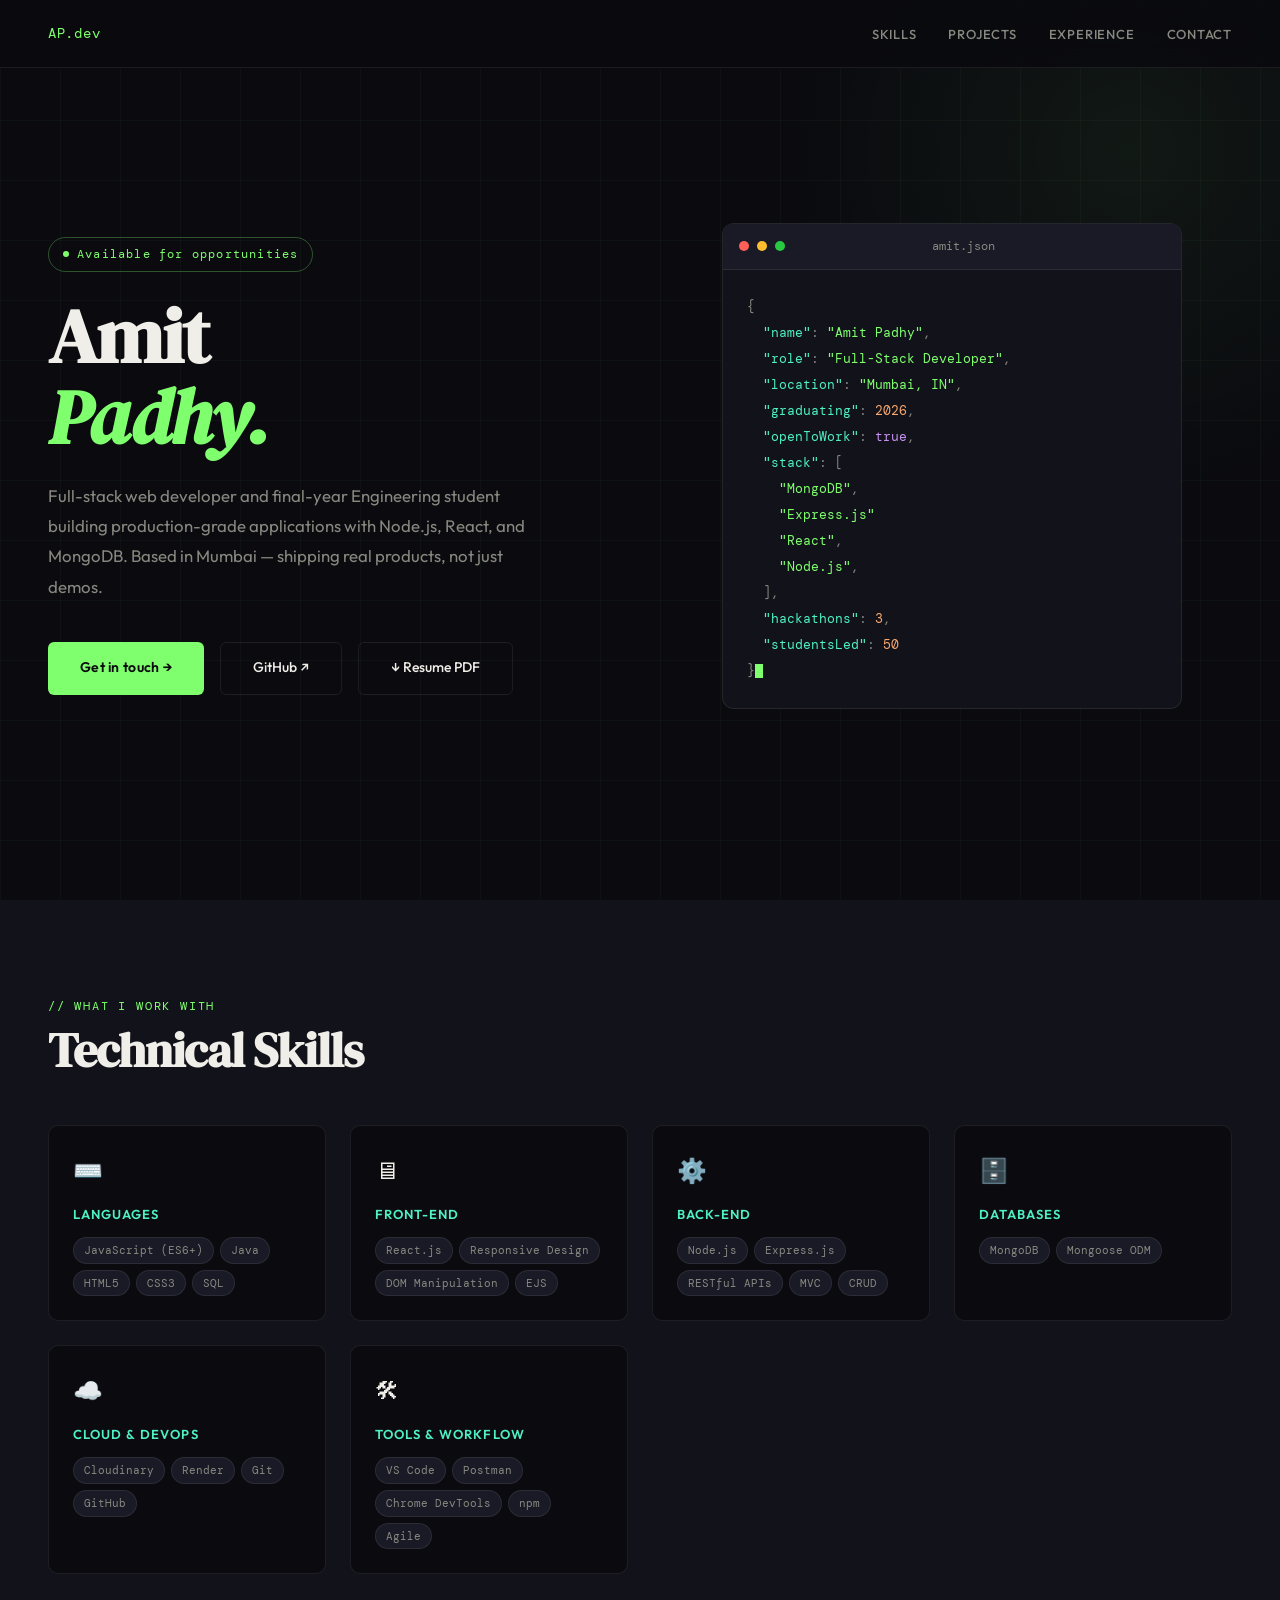
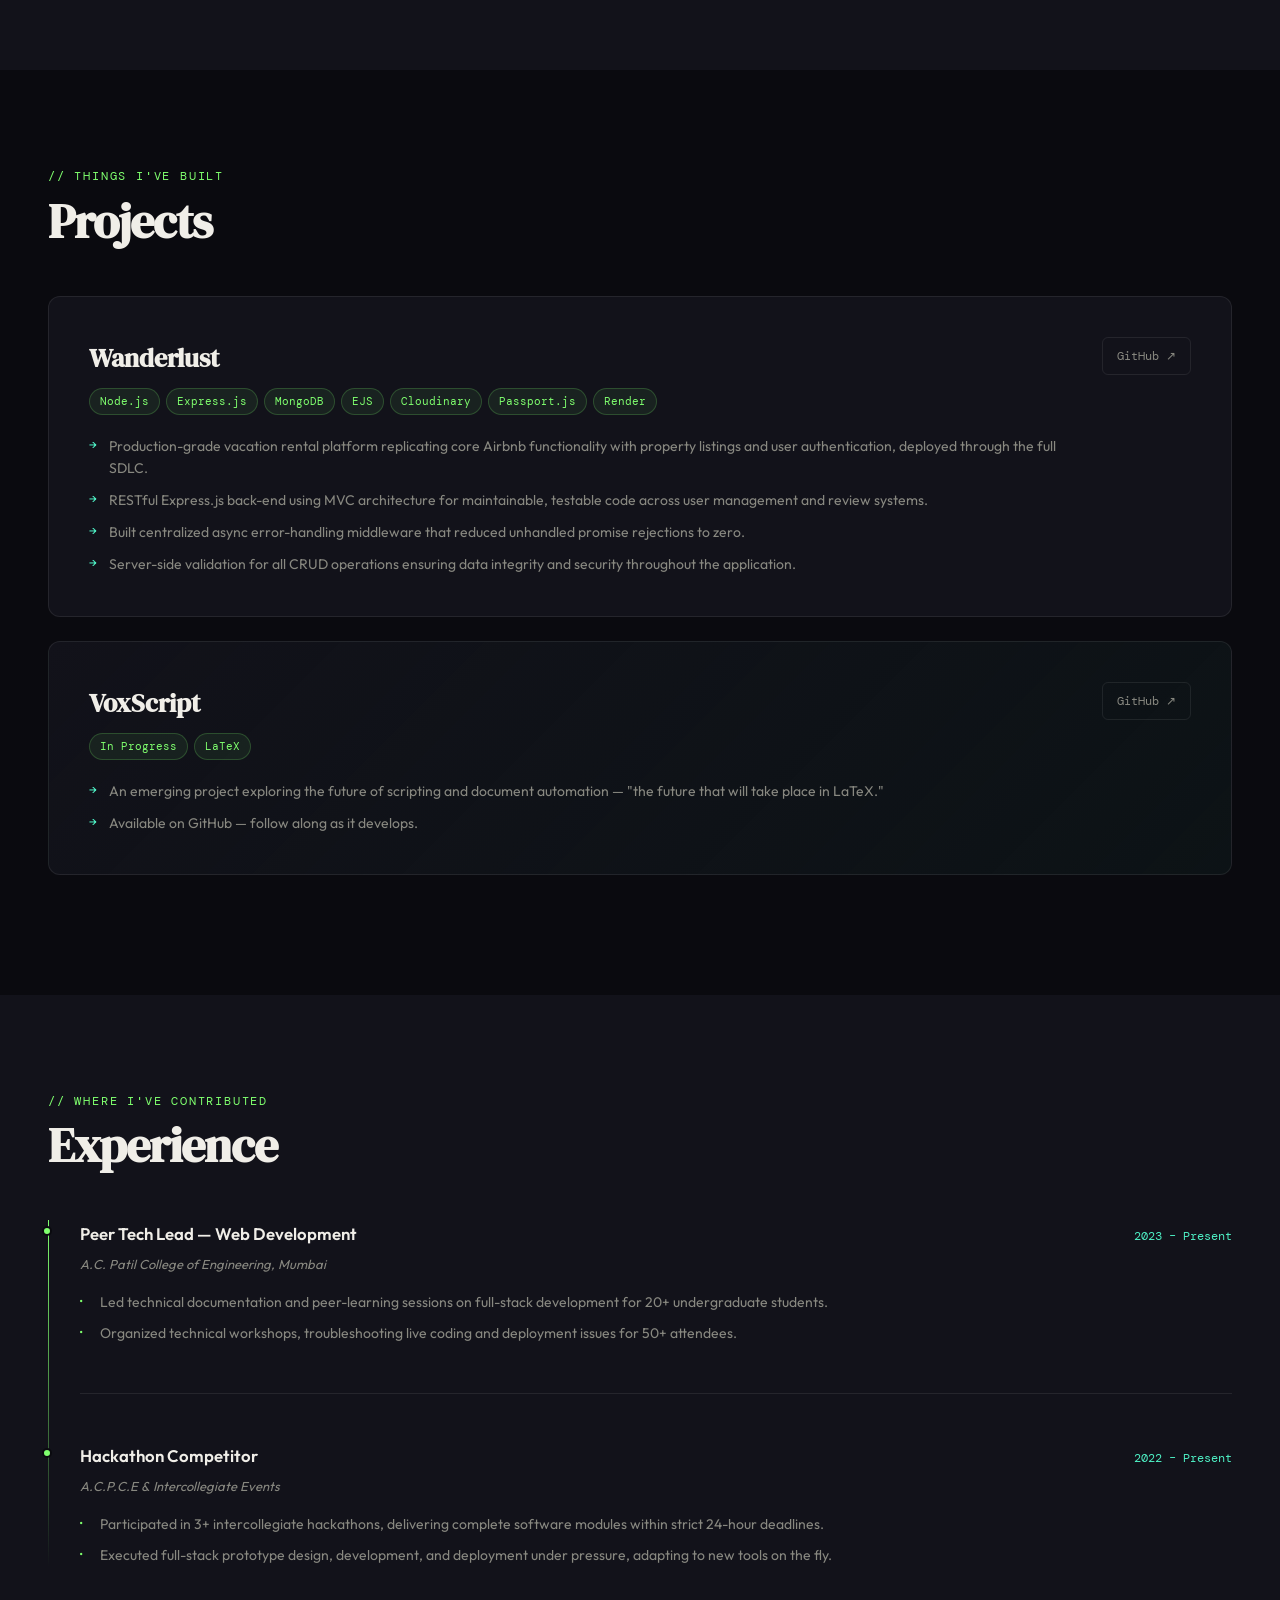
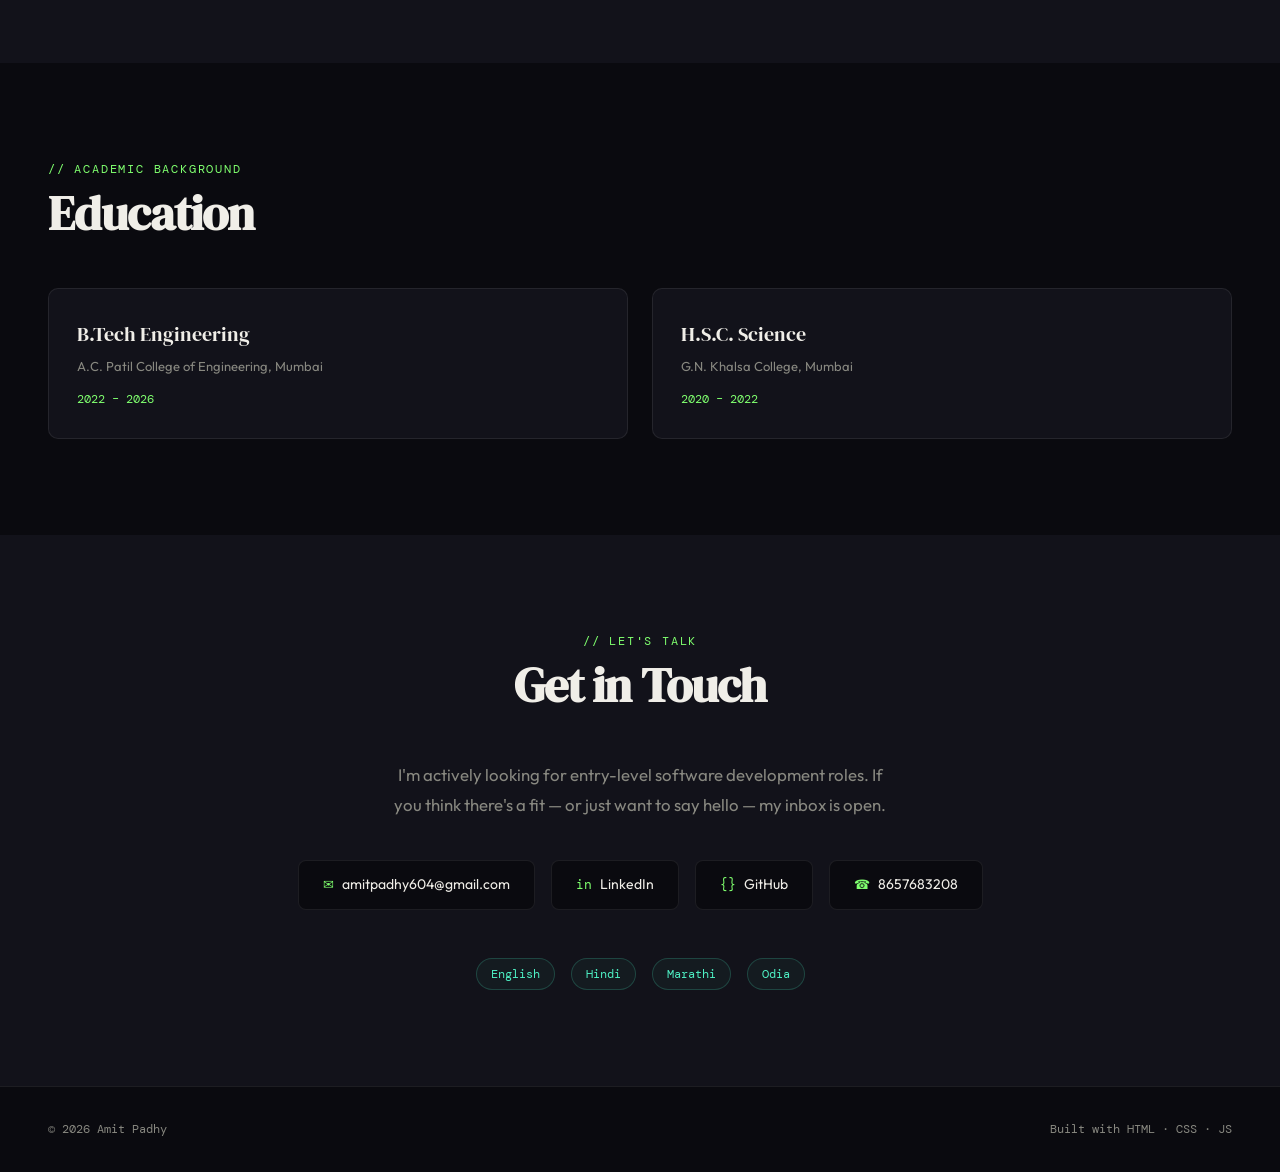
==== index.html @ 0a101840 "first commit" ====
<!DOCTYPE html>
<html lang="en">
<head>
<meta charset="UTF-8">
<meta name="viewport" content="width=device-width, initial-scale=1.0">
<title>Amit Padhy — Full-Stack Developer</title>
<link rel="preconnect" href="https://fonts.googleapis.com">
<link rel="preconnect" href="https://fonts.gstatic.com" crossorigin>
<link href="https://fonts.googleapis.com/css2?family=DM+Serif+Display:ital@0;1&family=DM+Mono:wght@400;500&family=Outfit:wght@300;400;500;600&display=swap" rel="stylesheet">
<style>
  *, *::before, *::after { box-sizing: border-box; margin: 0; padding: 0; }

  :root {
    --bg: #0a0a0f;
    --surface: #12121a;
    --surface2: #1a1a26;
    --border: rgba(255,255,255,0.08);
    --accent: #7fff6e;
    --accent2: #4ef0c4;
    --text: #f0eee8;
    --muted: #888880;
    --serif: 'DM Serif Display', Georgia, serif;
    --sans: 'Outfit', sans-serif;
    --mono: 'DM Mono', monospace;
  }

  html { scroll-behavior: smooth; }

  body {
    background: var(--bg);
    color: var(--text);
    font-family: var(--sans);
    font-size: 16px;
    line-height: 1.7;
    overflow-x: hidden;
  }

  /* ── NAV ── */
  nav {
    position: fixed;
    top: 0; left: 0; right: 0;
    z-index: 100;
    display: flex;
    align-items: center;
    justify-content: space-between;
    padding: 1.25rem 3rem;
    background: rgba(10,10,15,0.85);
    backdrop-filter: blur(12px);
    border-bottom: 0.5px solid var(--border);
  }

  .nav-logo {
    font-family: var(--mono);
    font-size: 14px;
    color: var(--accent);
    letter-spacing: 0.05em;
    text-decoration: none;
  }

  .nav-links {
    display: flex;
    gap: 2rem;
    list-style: none;
  }

  .nav-links a {
    font-size: 13px;
    font-weight: 500;
    letter-spacing: 0.06em;
    color: var(--muted);
    text-decoration: none;
    text-transform: uppercase;
    transition: color 0.2s;
  }
  .nav-links a:hover { color: var(--text); }

  /* ── HERO ── */
  #hero {
    min-height: 100vh;
    display: grid;
    grid-template-columns: 1fr 1fr;
    align-items: center;
    padding: 6rem 3rem 4rem;
    gap: 4rem;
    position: relative;
    overflow: hidden;
  }

  .hero-grid-bg {
    position: absolute;
    inset: 0;
    background-image:
      linear-gradient(rgba(127,255,110,0.03) 1px, transparent 1px),
      linear-gradient(90deg, rgba(127,255,110,0.03) 1px, transparent 1px);
    background-size: 60px 60px;
    pointer-events: none;
  }

  .hero-glow {
    position: absolute;
    top: -200px; right: -200px;
    width: 700px; height: 700px;
    background: radial-gradient(circle, rgba(127,255,110,0.06) 0%, transparent 70%);
    pointer-events: none;
  }

  .hero-left {
    position: relative;
    z-index: 1;
  }

  .hero-tag {
    display: inline-flex;
    align-items: center;
    gap: 8px;
    font-family: var(--mono);
    font-size: 12px;
    color: var(--accent);
    letter-spacing: 0.1em;
    margin-bottom: 1.5rem;
    padding: 6px 14px;
    border: 0.5px solid rgba(127,255,110,0.3);
    border-radius: 100px;
  }

  .hero-tag::before {
    content: '';
    width: 6px; height: 6px;
    border-radius: 50%;
    background: var(--accent);
    animation: pulse 2s infinite;
  }

  @keyframes pulse {
    0%, 100% { opacity: 1; }
    50% { opacity: 0.3; }
  }

  h1 {
    font-family: var(--serif);
    font-size: clamp(3.5rem, 6vw, 5.5rem);
    line-height: 1.05;
    letter-spacing: -0.02em;
    color: var(--text);
    margin-bottom: 1.5rem;
  }

  h1 em {
    font-style: italic;
    color: var(--accent);
  }

  .hero-desc {
    font-size: 1.05rem;
    color: var(--muted);
    max-width: 480px;
    margin-bottom: 2.5rem;
    line-height: 1.8;
  }

  .hero-cta {
    display: flex;
    gap: 1rem;
    flex-wrap: wrap;
  }

  .btn-primary {
    display: inline-flex;
    align-items: center;
    gap: 8px;
    padding: 0.85rem 2rem;
    background: var(--accent);
    color: #0a0a0f;
    font-family: var(--sans);
    font-size: 14px;
    font-weight: 600;
    text-decoration: none;
    border-radius: 6px;
    transition: opacity 0.2s, transform 0.2s;
    letter-spacing: 0.02em;
  }

  .btn-primary:hover { opacity: 0.88; transform: translateY(-1px); }

  .btn-ghost {
    display: inline-flex;
    align-items: center;
    gap: 8px;
    padding: 0.85rem 2rem;
    background: transparent;
    color: var(--text);
    font-family: var(--sans);
    font-size: 14px;
    font-weight: 500;
    text-decoration: none;
    border-radius: 6px;
    border: 0.5px solid var(--border);
    transition: border-color 0.2s, transform 0.2s;
  }

  .btn-ghost:hover { border-color: rgba(255,255,255,0.25); transform: translateY(-1px); }

  .hero-right {
    position: relative;
    z-index: 1;
    display: flex;
    align-items: center;
    justify-content: center;
  }

  .terminal-card {
    width: 100%;
    max-width: 460px;
    background: var(--surface);
    border: 0.5px solid var(--border);
    border-radius: 12px;
    overflow: hidden;
    font-family: var(--mono);
  }

  .terminal-bar {
    display: flex;
    align-items: center;
    gap: 8px;
    padding: 12px 16px;
    background: var(--surface2);
    border-bottom: 0.5px solid var(--border);
  }

  .dot { width: 10px; height: 10px; border-radius: 50%; }
  .dot-r { background: #ff5f57; }
  .dot-y { background: #febc2e; }
  .dot-g { background: #28c840; }

  .terminal-title {
    font-size: 12px;
    color: var(--muted);
    margin-left: auto;
    margin-right: auto;
    transform: translateX(-16px);
  }

  .terminal-body {
    padding: 1.5rem;
    font-size: 13px;
    line-height: 2;
  }

  .t-comment { color: #555570; }
  .t-key { color: var(--accent2); }
  .t-str { color: var(--accent); }
  .t-num { color: #f9a96e; }
  .t-bool { color: #c992f0; }
  .t-bracket { color: var(--muted); }
  .t-cursor {
    display: inline-block;
    width: 8px; height: 14px;
    background: var(--accent);
    vertical-align: middle;
    animation: blink 1.2s step-end infinite;
  }
  @keyframes blink { 0%,100%{opacity:1} 50%{opacity:0} }

  /* ── SECTIONS ── */
  section { padding: 6rem 3rem; }

  .section-label {
    font-family: var(--mono);
    font-size: 12px;
    letter-spacing: 0.15em;
    color: var(--accent);
    text-transform: uppercase;
    margin-bottom: 0.5rem;
  }

  h2 {
    font-family: var(--serif);
    font-size: clamp(2rem, 4vw, 3rem);
    line-height: 1.1;
    letter-spacing: -0.02em;
    color: var(--text);
    margin-bottom: 3rem;
  }

  /* ── SKILLS ── */
  #skills { background: var(--surface); }

  .skills-grid {
    display: grid;
    grid-template-columns: repeat(auto-fit, minmax(220px, 1fr));
    gap: 1.5rem;
  }

  .skill-card {
    background: var(--bg);
    border: 0.5px solid var(--border);
    border-radius: 10px;
    padding: 1.5rem;
    transition: border-color 0.2s, transform 0.2s;
  }
  .skill-card:hover { border-color: rgba(127,255,110,0.25); transform: translateY(-3px); }

  .skill-card-icon {
    font-size: 24px;
    margin-bottom: 0.75rem;
  }

  .skill-card h3 {
    font-size: 13px;
    font-weight: 600;
    letter-spacing: 0.08em;
    text-transform: uppercase;
    color: var(--accent2);
    margin-bottom: 0.75rem;
  }

  .skill-tags {
    display: flex;
    flex-wrap: wrap;
    gap: 6px;
  }

  .tag {
    font-family: var(--mono);
    font-size: 11px;
    padding: 3px 10px;
    background: var(--surface2);
    border: 0.5px solid var(--border);
    border-radius: 100px;
    color: var(--muted);
  }

  /* ── PROJECTS ── */
  #projects { background: var(--bg); }

  .project-card {
    background: var(--surface);
    border: 0.5px solid var(--border);
    border-radius: 12px;
    padding: 2.5rem;
    margin-bottom: 1.5rem;
    display: grid;
    grid-template-columns: 1fr auto;
    gap: 2rem;
    align-items: start;
    transition: border-color 0.2s;
  }
  .project-card:hover { border-color: rgba(127,255,110,0.2); }

  .project-name {
    font-family: var(--serif);
    font-size: 1.6rem;
    margin-bottom: 0.5rem;
    color: var(--text);
  }

  .project-stack {
    display: flex;
    flex-wrap: wrap;
    gap: 6px;
    margin-bottom: 1.25rem;
  }

  .stack-tag {
    font-family: var(--mono);
    font-size: 11px;
    padding: 3px 10px;
    background: rgba(127,255,110,0.07);
    border: 0.5px solid rgba(127,255,110,0.2);
    border-radius: 100px;
    color: var(--accent);
  }

  .project-bullets {
    list-style: none;
    display: flex;
    flex-direction: column;
    gap: 0.6rem;
  }

  .project-bullets li {
    font-size: 14px;
    color: var(--muted);
    padding-left: 1.25rem;
    position: relative;
    line-height: 1.6;
  }

  .project-bullets li::before {
    content: '→';
    position: absolute;
    left: 0;
    color: var(--accent2);
    font-size: 12px;
  }

  .project-links {
    display: flex;
    flex-direction: column;
    gap: 10px;
    align-items: flex-end;
  }

  .icon-link {
    display: inline-flex;
    align-items: center;
    gap: 6px;
    font-family: var(--mono);
    font-size: 12px;
    color: var(--muted);
    text-decoration: none;
    padding: 8px 14px;
    border: 0.5px solid var(--border);
    border-radius: 6px;
    white-space: nowrap;
    transition: color 0.2s, border-color 0.2s;
  }
  .icon-link:hover { color: var(--text); border-color: rgba(255,255,255,0.2); }

  /* ── ALSO: VoxScript ── */
  .project-card.secondary {
    background: linear-gradient(135deg, var(--surface) 0%, rgba(78,240,196,0.04) 100%);
  }

  /* ── EXPERIENCE ── */
  #experience { background: var(--surface); }

  .timeline {
    position: relative;
    padding-left: 2rem;
  }

  .timeline::before {
    content: '';
    position: absolute;
    left: 0; top: 0; bottom: 0;
    width: 1px;
    background: linear-gradient(to bottom, var(--accent), transparent);
  }

  .timeline-item {
    position: relative;
    margin-bottom: 3rem;
    padding-bottom: 3rem;
    border-bottom: 0.5px solid var(--border);
  }
  .timeline-item:last-child { border-bottom: none; margin-bottom: 0; padding-bottom: 0; }

  .timeline-dot {
    position: absolute;
    left: -2.375rem;
    top: 0.35rem;
    width: 10px; height: 10px;
    border-radius: 50%;
    background: var(--accent);
    border: 2px solid var(--bg);
  }

  .timeline-meta {
    display: flex;
    align-items: baseline;
    justify-content: space-between;
    margin-bottom: 0.25rem;
    flex-wrap: wrap;
    gap: 0.5rem;
  }

  .timeline-role {
    font-size: 1.05rem;
    font-weight: 600;
    color: var(--text);
  }

  .timeline-date {
    font-family: var(--mono);
    font-size: 12px;
    color: var(--accent2);
  }

  .timeline-org {
    font-size: 13px;
    color: var(--muted);
    margin-bottom: 1rem;
    font-style: italic;
  }

  .timeline-bullets {
    list-style: none;
    display: flex;
    flex-direction: column;
    gap: 0.5rem;
  }

  .timeline-bullets li {
    font-size: 14px;
    color: var(--muted);
    padding-left: 1.25rem;
    position: relative;
    line-height: 1.65;
  }
  .timeline-bullets li::before {
    content: '·';
    position: absolute;
    left: 0;
    color: var(--accent);
    font-size: 18px;
    line-height: 1.2;
  }

  /* ── EDUCATION ── */
  #education { background: var(--bg); }

  .edu-grid {
    display: grid;
    grid-template-columns: 1fr 1fr;
    gap: 1.5rem;
  }

  .edu-card {
    background: var(--surface);
    border: 0.5px solid var(--border);
    border-radius: 10px;
    padding: 1.75rem;
    transition: border-color 0.2s;
  }
  .edu-card:hover { border-color: rgba(127,255,110,0.2); }

  .edu-degree {
    font-family: var(--serif);
    font-size: 1.25rem;
    margin-bottom: 0.25rem;
  }

  .edu-school {
    font-size: 13px;
    color: var(--muted);
    margin-bottom: 0.75rem;
  }

  .edu-year {
    font-family: var(--mono);
    font-size: 12px;
    color: var(--accent);
  }

  /* ── CONTACT ── */
  #contact {
    background: var(--surface);
    text-align: center;
  }

  .contact-desc {
    font-size: 1.05rem;
    color: var(--muted);
    max-width: 500px;
    margin: 0 auto 2.5rem;
    line-height: 1.8;
  }

  .contact-links {
    display: flex;
    justify-content: center;
    gap: 1rem;
    flex-wrap: wrap;
    margin-bottom: 3rem;
  }

  .contact-chip {
    display: inline-flex;
    align-items: center;
    gap: 8px;
    padding: 0.75rem 1.5rem;
    background: var(--bg);
    border: 0.5px solid var(--border);
    border-radius: 8px;
    color: var(--text);
    text-decoration: none;
    font-size: 14px;
    transition: border-color 0.2s, transform 0.2s;
  }
  .contact-chip:hover { border-color: rgba(127,255,110,0.3); transform: translateY(-2px); }
  .contact-chip span { color: var(--accent); font-family: var(--mono); font-size: 13px; }

  .langs {
    display: flex;
    justify-content: center;
    gap: 1rem;
    flex-wrap: wrap;
  }

  .lang-badge {
    font-family: var(--mono);
    font-size: 12px;
    padding: 5px 14px;
    border: 0.5px solid rgba(78,240,196,0.2);
    border-radius: 100px;
    color: var(--accent2);
    background: rgba(78,240,196,0.04);
  }

  /* ── FOOTER ── */
  footer {
    background: var(--bg);
    border-top: 0.5px solid var(--border);
    padding: 2rem 3rem;
    display: flex;
    align-items: center;
    justify-content: space-between;
  }

  footer p {
    font-family: var(--mono);
    font-size: 12px;
    color: var(--muted);
  }

  /* ── RESPONSIVE ── */
  @media (max-width: 768px) {
    nav { padding: 1rem 1.5rem; }
    .nav-links { display: none; }
    #hero { grid-template-columns: 1fr; padding: 5rem 1.5rem 3rem; }
    .hero-right { display: none; }
    section { padding: 4rem 1.5rem; }
    .project-card { grid-template-columns: 1fr; }
    .project-links { flex-direction: row; align-items: flex-start; }
    .edu-grid { grid-template-columns: 1fr; }
    footer { flex-direction: column; gap: 0.5rem; text-align: center; }
  }
</style>
</head>
<body>

<!-- NAV -->
<nav>
  <a href="#" class="nav-logo">AP.dev</a>
  <ul class="nav-links">
    <li><a href="#skills">Skills</a></li>
    <li><a href="#projects">Projects</a></li>
    <li><a href="#experience">Experience</a></li>
    <li><a href="#contact">Contact</a></li>
  </ul>
</nav>

<!-- HERO -->
<section id="hero">
  <div class="hero-grid-bg"></div>
  <div class="hero-glow"></div>

  <div class="hero-left">
    <div class="hero-tag">Available for opportunities</div>
    <h1>Amit<br><em>Padhy.</em></h1>
    <p class="hero-desc">
      Full-stack web developer and final-year Engineering student building
      production-grade applications with Node.js, React, and MongoDB.
      Based in Mumbai — shipping real products, not just demos.
    </p>
    <div class="hero-cta">
      <a href="mailto:amitpadhy604@gmail.com" class="btn-primary">Get in touch →</a>
      <a href="https://github.com/amitpadhyart" target="_blank" class="btn-ghost">GitHub ↗</a>
      <a id="resume-dl" class="btn-ghost" style="cursor:pointer;">↓ Resume PDF</a>
    </div>
  </div>

  <div class="hero-right">
    <div class="terminal-card">
      <div class="terminal-bar">
        <div class="dot dot-r"></div>
        <div class="dot dot-y"></div>
        <div class="dot dot-g"></div>
        <span class="terminal-title">amit.json</span>
      </div>
      <div class="terminal-body">
        <span class="t-bracket">{</span><br>
        &nbsp;&nbsp;<span class="t-key">"name"</span><span class="t-bracket">:</span> <span class="t-str">"Amit Padhy"</span><span class="t-bracket">,</span><br>
        &nbsp;&nbsp;<span class="t-key">"role"</span><span class="t-bracket">:</span> <span class="t-str">"Full-Stack Developer"</span><span class="t-bracket">,</span><br>
        &nbsp;&nbsp;<span class="t-key">"location"</span><span class="t-bracket">:</span> <span class="t-str">"Mumbai, IN"</span><span class="t-bracket">,</span><br>
        &nbsp;&nbsp;<span class="t-key">"graduating"</span><span class="t-bracket">:</span> <span class="t-num">2026</span><span class="t-bracket">,</span><br>
        &nbsp;&nbsp;<span class="t-key">"openToWork"</span><span class="t-bracket">:</span> <span class="t-bool">true</span><span class="t-bracket">,</span><br>
        &nbsp;&nbsp;<span class="t-key">"stack"</span><span class="t-bracket">: [</span><br>
        
        &nbsp;&nbsp;&nbsp;&nbsp;<span class="t-str">"MongoDB"</span><span class="t-bracket">,</span><br>
        &nbsp;&nbsp;&nbsp;&nbsp;<span class="t-str">"Express.js"</span><br>
        &nbsp;&nbsp;&nbsp;&nbsp;<span class="t-str">"React"</span><span class="t-bracket">,</span><br>
        &nbsp;&nbsp;&nbsp;&nbsp;<span class="t-str">"Node.js"</span><span class="t-bracket">,</span><br>
        
        &nbsp;&nbsp;<span class="t-bracket">],</span><br>
        &nbsp;&nbsp;<span class="t-key">"hackathons"</span><span class="t-bracket">:</span> <span class="t-num">3</span><span class="t-bracket">,</span><br>
        &nbsp;&nbsp;<span class="t-key">"studentsLed"</span><span class="t-bracket">:</span> <span class="t-num">50</span><br>
        <span class="t-bracket">}</span><span class="t-cursor"></span>
      </div>
    </div>
  </div>
</section>

<!-- SKILLS -->
<section id="skills">
  <p class="section-label">// what I work with</p>
  <h2>Technical Skills</h2>
  <div class="skills-grid">
    <div class="skill-card">
      <div class="skill-card-icon">⌨️</div>
      <h3>Languages</h3>
      <div class="skill-tags">
        <span class="tag">JavaScript (ES6+)</span>
        <span class="tag">Java</span>
        <span class="tag">HTML5</span>
        <span class="tag">CSS3</span>
        <span class="tag">SQL</span>
      </div>
    </div>
    <div class="skill-card">
      <div class="skill-card-icon">🖥</div>
      <h3>Front-End</h3>
      <div class="skill-tags">
        <span class="tag">React.js</span>
        <span class="tag">Responsive Design</span>
        <span class="tag">DOM Manipulation</span>
        <span class="tag">EJS</span>
      </div>
    </div>
    <div class="skill-card">
      <div class="skill-card-icon">⚙️</div>
      <h3>Back-End</h3>
      <div class="skill-tags">
        <span class="tag">Node.js</span>
        <span class="tag">Express.js</span>
        <span class="tag">RESTful APIs</span>
        <span class="tag">MVC</span>
        <span class="tag">CRUD</span>
      </div>
    </div>
    <div class="skill-card">
      <div class="skill-card-icon">🗄️</div>
      <h3>Databases</h3>
      <div class="skill-tags">
        <span class="tag">MongoDB</span>
        <span class="tag">Mongoose ODM</span>
      </div>
    </div>
    <div class="skill-card">
      <div class="skill-card-icon">☁️</div>
      <h3>Cloud & DevOps</h3>
      <div class="skill-tags">
        <span class="tag">Cloudinary</span>
        <span class="tag">Render</span>
        <span class="tag">Git</span>
        <span class="tag">GitHub</span>
      </div>
    </div>
    <div class="skill-card">
      <div class="skill-card-icon">🛠</div>
      <h3>Tools & Workflow</h3>
      <div class="skill-tags">
        <span class="tag">VS Code</span>
        <span class="tag">Postman</span>
        <span class="tag">Chrome DevTools</span>
        <span class="tag">npm</span>
        <span class="tag">Agile</span>
      </div>
    </div>
  </div>
</section>

<!-- PROJECTS -->
<section id="projects">
  <p class="section-label">// things I've built</p>
  <h2>Projects</h2>

  <div class="project-card">
    <div>
      <h3 class="project-name">Wanderlust</h3>
      <div class="project-stack">
        <span class="stack-tag">Node.js</span>
        <span class="stack-tag">Express.js</span>
        <span class="stack-tag">MongoDB</span>
        <span class="stack-tag">EJS</span>
        <span class="stack-tag">Cloudinary</span>
        <span class="stack-tag">Passport.js</span>
        <span class="stack-tag">Render</span>
      </div>
      <ul class="project-bullets">
        <li>Production-grade vacation rental platform replicating core Airbnb functionality with property listings and user authentication, deployed through the full SDLC.</li>
        <li>RESTful Express.js back-end using MVC architecture for maintainable, testable code across user management and review systems.</li>
        <li>Built centralized async error-handling middleware that reduced unhandled promise rejections to zero.</li>
        <li>Server-side validation for all CRUD operations ensuring data integrity and security throughout the application.</li>
      </ul>
    </div>
    <div class="project-links">
      <a href="https://github.com/amitpadhyart" class="icon-link" target="_blank">GitHub ↗</a>
    </div>
  </div>

  <div class="project-card secondary">
    <div>
      <h3 class="project-name">VoxScript</h3>
      <div class="project-stack">
        <span class="stack-tag">In Progress</span>
        <span class="stack-tag">LaTeX</span>
      </div>
      <ul class="project-bullets">
        <li>An emerging project exploring the future of scripting and document automation — "the future that will take place in LaTeX."</li>
        <li>Available on GitHub — follow along as it develops.</li>
      </ul>
    </div>
    <div class="project-links">
      <a href="https://github.com/amitpadhyart/VoxScript" class="icon-link" target="_blank">GitHub ↗</a>
    </div>
  </div>
</section>

<!-- EXPERIENCE -->
<section id="experience">
  <p class="section-label">// where I've contributed</p>
  <h2>Experience</h2>
  <div class="timeline">

    <div class="timeline-item">
      <div class="timeline-dot"></div>
      <div class="timeline-meta">
        <span class="timeline-role">Peer Tech Lead — Web Development</span>
        <span class="timeline-date">2023 – Present</span>
      </div>
      <div class="timeline-org">A.C. Patil College of Engineering, Mumbai</div>
      <ul class="timeline-bullets">
        <li>Led technical documentation and peer-learning sessions on full-stack development for 20+ undergraduate students.</li>
        <li>Organized technical workshops, troubleshooting live coding and deployment issues for 50+ attendees.</li>
      </ul>
    </div>

    <div class="timeline-item">
      <div class="timeline-dot"></div>
      <div class="timeline-meta">
        <span class="timeline-role">Hackathon Competitor</span>
        <span class="timeline-date">2022 – Present</span>
      </div>
      <div class="timeline-org">A.C.P.C.E & Intercollegiate Events</div>
      <ul class="timeline-bullets">
        <li>Participated in 3+ intercollegiate hackathons, delivering complete software modules within strict 24-hour deadlines.</li>
        <li>Executed full-stack prototype design, development, and deployment under pressure, adapting to new tools on the fly.</li>
      </ul>
    </div>

  </div>
</section>

<!-- EDUCATION -->
<section id="education">
  <p class="section-label">// academic background</p>
  <h2>Education</h2>
  <div class="edu-grid">
    <div class="edu-card">
      <div class="edu-degree">B.Tech Engineering</div>
      <div class="edu-school">A.C. Patil College of Engineering, Mumbai</div>
      <div class="edu-year">2022 – 2026</div>
    </div>
    <div class="edu-card">
      <div class="edu-degree">H.S.C. Science</div>
      <div class="edu-school">G.N. Khalsa College, Mumbai</div>
      <div class="edu-year">2020 – 2022</div>
    </div>
  </div>
</section>

<!-- CONTACT -->
<section id="contact">
  <p class="section-label">// let's talk</p>
  <h2>Get in Touch</h2>
  <p class="contact-desc">
    I'm actively looking for entry-level software development roles. If you think there's a fit — or just want to say hello — my inbox is open.
  </p>
  <div class="contact-links">
    <a href="mailto:amitpadhy604@gmail.com" class="contact-chip">
      <span>✉</span> amitpadhy604@gmail.com
    </a>
    <a href="https://www.linkedin.com/in/amit-padhy-2998ba361/" class="contact-chip" target="_blank">
      <span>in</span> LinkedIn
    </a>
    <a href="https://github.com/amitpadhyart" class="contact-chip" target="_blank">
      <span>{}</span> GitHub
    </a>
    <a href="tel:8657683208" class="contact-chip">
      <span>☎</span> 8657683208
    </a>
  </div>
  <div class="langs">
    <span class="lang-badge">English</span>
    <span class="lang-badge">Hindi</span>
    <span class="lang-badge">Marathi</span>
    <span class="lang-badge">Odia</span>
  </div>
</section>

<!-- FOOTER -->
<footer>
  <p>© 2026 Amit Padhy</p>
  <p>Built with HTML · CSS · JS</p>
</footer>

<script>
var pdfData = "JVBERi0xLjUKJb/[base64]/[base64]/FDMwTAHRBoscO/[base64]/2aR3ZjZO1azfytmdP0weKhCTUFKmAZFPl7I/fGcyAohVJtrPpi0WCA2Awl28usDNajpzRmzPnid/X92c//Bj4Iy+w4yR2R/eLkec6tuN6ozgJbTcJRvfF6Lfx+c3b+4nlB+n4bpLE4/OLq/9Mfr9/B3ODUWKnURTgVCuMbT/xR5Yb2GnAU3+cJNG4K0trNrHccZtN3HE+8ZLxA67njX+dJOFYzOnlQvyJn0RZbyYWPijeJRzs8psVusH4gxfFB1igj6/te9xV6I1WtPZltZSVEEpWSxzwxx+c0PEcL4Jf98g2/ultbro1bjDP5Cva4+YKaXvpjtzEjgOURwjyIHFka9lusmKFE7eRA9II/rlcZ7K083r9aLZjh/gEf9+cnRRBP+Mgk0kUxlHie05CtKdX9b9c9eTq17J60Cor3lYv4f6l+7yR7VU3P0g/mBePUpjnRdoYXd+149gbWb5vJ7FP4r9TE98f1wvRNLKusnJiBcD9DNTQrdeZmqTpeKt3ubw/+3jmwsLOyB35qR2NYjeyo8Ad5euz3353RgV8eQcH9NNk9EnTrUchkDhxCM/[base64]/R7MGHa7lgkuk2L/kReZ5dXE+RZ5uG7lSNs2iVisayuSxlq/2PBtqafgvRyGUFruxFEbz0W+uRmGUKdOCtJCr8pRVE02bzUvBcAVKPcvmI47zWUiqY164h2QfJ+B0YX0ZchrDLLFdy0746JKSfaq3kQth/NBpxXGIKH96LLG/h1EEYjWetqgnlPCDIym0rczR1pNuoGhhdW01d0gEVL1SITctTWhqCVTqgbVbEet0Cywx0hZh3y6V579nw4Jhlmc2JXmUtg607Rknp72gX1gL9DcNBlbfkhgdOuzJmj1JpV2hvfqz9A0b/[base64]/rqQx7wY6dN9pI+81PZiRvrrrFp22VI0/ziaUbzLSDE7INjlKpez6HuENtbSuwFm8NDV/c11yEqZzmY+D89+vuYNh/ztGdGPGPrApyY+6Ma6rIpjTPoMNQxB+NqQ59RVwyHsYGrH4IpTLm5vOGHKKqmNtit3FgW52rsZEVIaB2GDoOTwKUDLYUineA0GAvH94dQBAsLRZIcTNj78AQ/mSJd/bRRkCIMzXs7uFx1b5vndWz7Gl+HJJIK/4NuU6ZV2hpVGI3QuMGHtKUow+fQ9Evz7gpa9Nd6CIgHiCmmbE4eP6PAXGQShrNEAlgbj7/AnBBGCYtHZIO0pT5jeDYSM+uI1H1i/kVYbds3bixtmF5IxJqO0jId/YaVNTagzprhS9Vr0Gf49mgWvXRoBV5v109qdlnVXvKJjwUK3m+FJA9hX5x8Q49qj5/RpEVllaot8MOvvBaM9+9qF2JQaI7dGsQPP2z/+04w/Vwf/jwTvkN26addZ9SKZotBOCCwY2r7f2zLacdspw6AxvQO+3uer+OVOw4Na1ArYzJn8dgNBVX4ehpTzpSzFD1cHMgCzIsRwyLLCmsLo8+LBgULgDzjGsTAQeg7QJ98gDIQgccinaedf0Rh0zAT0UWXXIMaDQj9Auo1PEWExpP5IQek/YhpR/TJJIWXItbBoBGxXg7YOnPB+B2CJAj6oUA+Wh41C+hg6ex9DxMbQpxSTadxHND4kO7uieG8BP3I0dk5CCPoaP4+s4Zxeg7HoKxmA4PFVuw6Q4as2vssaiIRwdARt1X6FBPdi8nstR41Me2X+sJwO7MT1Hk/84LnOE50BKBPITQUiKr4W+7Wk+aBtFZGgIFTEwkl/p9FsonF1mK+BbVpLlWGxgxSfNPmcyTebUhr7xYktgFu3XNFXXSziw0LbP37Hku4VDSrBczHTxoG8VoKozqWaa6TWcAx+HyYJCyUhoSw6U2301R+ij6zyEtXOXSE4hqlnh1SlbHDXZi/j7RoTNbIOWKfcmE9nn1KaZRgcxO/[base64]/[base64]/AnhmEwVUxvYBclcygD1bF0zE8c203Db5CO+VFi+z6f+cqkV1HUJ5lQX0zr9UYn7KKVba2OJFPh+L8T/XNuT+07LZ+pfXkgsgdhaDsucqY39RzPg9WjmJIx/XTHaZOo2pOWHoSO7Tm+tnXHeVHEPxk7gtjXnUsffZdTgS0NY+8XO3j4XGyrbC1zjMhOaPp5vYERTSuydUOPphOMz/73+OsZ1xIKu4ViKWF/[base64]/ERNPogZntaUCIxuemrzS1B6Uv6hiyK1Plo/WzXWpFYOtpcDVzqNBwQz92ED/8r8QPUy68GDz0RW6Wo0o52Yxiky7zzVOUjB8qKskhV8Cj4RDYSNUsiCDucxd8LkHwlDUimVE6dWlxyLSdTXxeYzTmRJFiKlJRFonMECcQhGFhVfHKMcQwfdvXELmZhhXG0Nz1hgcunI5YLkdywAnne046sVLDsqfTgKajJ9+r4SXF35S/3KolXiBV+kLiMwoIbTmO9uWJQzoxr9UDpKAb7cdJMPBjmEu3GvoaI0QwrM3z8NpI9gTYRKfmpH6fm0wEdz9weURUw1sZGskZk3sS8nR46Fu0dLMxaMmlxzUjm6YzmLHQtTg9h6QovOBqsareB/Mnkhm8TODQcgm5Mbiy44y1FR7OVzw/stPE+wb5igeJlOtxPMH/bUi16PAfKQyIBV8Cx56t+I737GQlgsQtdE8lK3g3fAh7zVTL80Bc/D8PV/bM1jAIbM5ybWM6EXwip3pj/2ST5v61ysqGE1JGTdOnxn/BwCJWHm7LOI7jArMT/Qc4Tx6fwXtu5xDMyzf/C1MUsh3888DbaqFbiVClPGUSbhTbQfotTMINU9t1/b2LJQpnM0pc6wcd9qrjnV0wmVI2K3N7JKtCGrFmgAcr828tt4XMDijbB0bdx673loKjUFAlnWgpT49cTV4zbJt9GdArawaJmGkXm8lKzrvBnREl7EgOCfujO0XIrQCV1+vdwu8p7gw71FDjsOd8YQ6gx/8B1w2R3AplbmRzdHJlYW0KZW5kb2JqCjkgMCBvYmoKPDwgL0ZpbHRlciAvRmxhdGVEZWNvZGUgL0xlbmd0aDEgNzI3IC9MZW5ndGgyIDE3OTQxIC9MZW5ndGgzIDAgL0xlbmd0aCAxODUxNiA+PgpzdHJlYW0KeJxsunNwbt/SLRxzx/YT27Zt23li7Tg72LFt27Zt27a9gx3f3znnnvfW+9VX65+e3aOrR4/ZVWvOVYucWMLB3kXN0xHITM/MwMQDUJUQ0WLiZmICMDGwwpGTizoBjV2sHOzFjF2APABNoBlAFegIYGYBsDAxMcORA0QdHD2drCwsXQBUptT/dgI0bI3NrOysnAAaDrYOblamlgA+Nzc3ITdnVwYnVwGGf5JUgUCAiyUQYG5lCwSIKippSytIAqgkFdQBkkB7oJOxLUDJ1cTWyhQgZ2UKtHcGUgPMHZwAtv9ZAEwd7M2s/sXJmeHfBOzdgE4u/xAzd3KwA8iLqwlLKCqoAcRFGdVEAcb2ZgA5qX/S7V2cef5BA01NPP7VHR3A5X8sW+P/sUz+x/qfqJPHfywGOGZmgJmVqQvABGhhZQ/H+C/dpO3NHQAc/3GbuTr+N/QPIed/+AGo/tGQGmAGNP8H7Wprq2BsBwRQiTrYObq6AJ0A8g5mQCd7gIiDrRlA3MMFaG8GNPsv2tjOytbz/xf/fxHSLsb/6CFsb/GPgkz/cVk5S1h5AM2UrFz+kdzc2PYfqf7t1wT+Z3/+Veg/2f+UAvyzr2YO9rae/7fgP838uxyjsLqctpgi7f+Mwb/D4vamDmZW9hYAVZd/FDV2Mvsfx7/DSsZW/5mh/1L570wBmP/fWt7YxcnKA6DLxPCvIWH61/NfS///oUREHDy86FlYOQH0rCxcAGZOLm4ANxubz/+ia+rq5AS0d/m37P/08t/1v8cJCPQAmsKtrziY8gZZp7aElPuKF85VQNLOzRip064wg65O99zqolgNWZoZHl3jPqjh5rn/IJj1N+Hfu9qVfmgmMY4F/jiZnIoiDtNfwf1bTFph4Vuz/aac/1ofZnADoYFjZ6oAcRt+75K+sR6gRDPFlplzUSPzs5QfRZI5yqisox8SeSdubfHRXpJanxI1Q+frB/CAthp5zjK44MZE8O/+OlhoXuDej1tyHEPLgnJ/[base64]/wMEss1xpngBRwpeeFbyzlqtK1EdX1NcA+/ajAfLhOoInGqLfI0dHpDv30o9csP1Q0uhbbFF45QPm8tSnWGltZKYWxPRyNXwpmNmjQkv+hDja+a2BqseSbgL/oJ07V4bHLppwsxz7uR4FVtDoyTfGicHeImnCkENuRJB+53YwgfF6XXZx9LmEa4VcCEy9NTkWUqzzCwdp8TWhEr2ygPjWvZ/4tNEWXXcxn1gqpVb0BfrObqSbt6yjdfDqfPoRlXv+ObdDEB4ZB4LBID7t68CGU3H76XaroQdWeF1c5VmqqPGg2k2lfWJhNDi825+H2EstdY4R8vSsm6zGZWx2LHejGKnO108pdHty7wsA7PIq2CddpyS9IVd6AOEWC28BkIdIDt8cuy0JHJwovSNq084CB8fc8NLGi/VNKHteoCC5RYFvYty1qFUouCgtPw9XZW0Jw5W5scsiSZXnC8orXGJZrFoEqYJsqKA5AiEDwMpFKyObSXse9FCXjy1FB80tUIvdSsaM2PDYO/DaG+tQW6gVKkEyF7Drk6hGC31SJrxooNffwmFx7utQPp8fUqmgYvqpma3s6QyaKsMk1ulF/QX/+iWLUYq2LqXx05pjZrtwgmsrlzPLpV4DO0/0m4+xIRzyJYYR1XHzivF3Q5kuwoB8I6w4LOnpdCBaXbpZ6eOYCl1JOGZ5Pn1cVeljR8oilpKIMFTduZOwhVg/riMb/fjDmrqyPGb/WX31y2VTs4RFAoKJqkEsV58tYz187PWXNCIgo3W9bXwXBIsvF9ih7+L3ui+r495fXTzDb1mtqDUVHEVCjS0zxGJquFZNx/oSDHwKi61H6koUMJ6/7vDFmHM+Br4fckgOVXPOpmBdxA44zCAlg+6l/WRH5hcFLCmNyd+LAp9q875d5T/w1MDjAh1Yk677Hqf3C+dG2QbKGitbOkArzh1+3Qj4SNrYNhHdTKRp0VfhDshOGDRA2RT4I4qSPKkkEZ7OsqWHKO7z1/mCuWQaSn818HOm0fQH2/dx/FoyNxhyqAg0d2iAQcgrlyccVE0YJh6g40lqfUnUKSXnHfrSBFCTamS95zaq/YXSLp52hdbw23uBZ4RER3QRIZ7ZvUuR2LP7l31JssKm0Co/25YBE8Yj0rDxyy4Z91zHauw7pcHh1EWApoomSPB2AVThmSSUGHG9lnC+c6zIDDTajhC0oyR1a0zcuFHKzKr/oO+QUmF1c5A3vpMAKxWPNqQeLp9ok7wkuYVfCV/NvLmwRf3O1J5fryOzO55AdckNeGcKifJ9Wg6tYaoupNXlN6CuE7hzeLbwgMj8PrCCzKf+ZITNbETVxsf1eHZj3TqXqj2bEtssXDno9mcuzZg/f46vP+7YemU2rwMaYvs+xnm5cwCAKbGAAs+Gt5IJ4P7cXxh57trqtLbPB+dnhFRLWTI96F4DAiFoDl7AsNUMKv7p9mXtDod9piHQSXTHaBT6Vh6rspEgmNk8mQAS/CouoeY2sTEX2fO4bJbIde8NkRKIs5ZuhHP125EuaQ5cLA2uH+lACdeXWnyAfpqnr/Wq7xhmNKnPnVQZaQdhEpFeT+0zijElMz3jsZ8FezIIMfAQLWWEwl/ePnt62pivI3z701NG6EFYoKiOJR/iVG613smfwK6307z7EFPXpBagGyVkXdJDxcizuvZqCjswthK1gUMWgLtgSuIEyJ6G81tYQO8TxruibXsQf5XGURKXhafLhgclm8W8Zevuf4t5QBl0I724Bu/YaeBh6TvB/vRXv9n5j6/yt4M0ueh+kn1IRY26tb0OILnqJvoJeTjUcFJ4LOdh1+gsVnYSxViHys4fgNcy4G2fuLn6V2s/De2IqsLlb6ox6zGEH9zhXBw4wmK6Z8PjjjWUxfBeRanCLCxoRT8eg3zVOyoBZTT4TshkbZxOyvEm+9j5QcCqzFJHfINu4C/P8MEKHK96vizhSPDWt9UdCYuZ5G4Ws+YM6aokz2VpklLX83DcSqb1fRk8KHptiLr6UsKycHrykAcgSQb+SVld30l4Vqwyl/SJPSjtNMyOauY+Kct5klav22kz/rkeXriLroX1wBsIvhHYuOtXUrH5XHfVgJHQImGS1Sprtaa9SgYnsQgXYX7BELLfjNo6Fagx9CpbgteQBT8o691yxz/Jpt7ALWmCDjfoLO9scK4smAbT861SgZ6Y/PgypjSCaTJDTdosbyEktbtdfHKk3LAE1xp/YN2rtiq/RJv6jKOpLe1LVTarx5gllZrIFq3Q/JoQSXv+odWIe/RgJGJO3PMSQhF81zljWNppHTwdhr+ec8AP4hIX8Ei1f+tw5m6Hq0NsXxoVvw5fMIFOH9LTCktzyRj/wtJjH6ETx0svh3eGexbt1YMikxDtxlMoXFvauA4LE3smkCJ/Pu0nYML2cPSWxGMTLYdtC6e/eIeWJSu5RjKu6HYEkFZ04RyYWln4m1fV2v5LJ72e7Xmxw+XojWFftG8A1JhB84CiGg/F2/j34KjWvaA9SR/[base64]/XtfYYsUMtsfH2LM9AT9+Rk5eE2M6dfaFAycmbYLP8sZtRrBKLC3NdahMYz3d1ShoVpHuBolIlxNqy9FTZ7TT2U30CrIC0Kj98b0JNMmpOSz9unFfPpsw1Xq0Ja09lU7dgq1B113CyVcIVLmfB6kRMi2bsvZkmQoRlXme/g3RXd6/KkPMZ/x2GliDGjlSTSiVeoHU5y27xd/pGjKxgdmU46VW1DdzFH7MaOb9jI+/b/r/PwVMXiT7+TVeaBnjfsTqAn23Y8a5fa2uNNCGZkUI99xzH1ZEd1PBzxL4LbBpV/HKh2Zyw/HoNvUgsFaCuFb/oSFrcWod+dp7DvAGilfEPJyeykcvkzRRYde+CWdv1RUIXwZAathnTWbtYJP6cFbTt5XVmncDPJu3N2Hg54jLWCv3Uw18yR9dRm6eDS+xZKoGO1TM3NhJKeMNkvCY7qNdpYPYIZvOiYBwPM7c6PPTV/bDMjIeo+2HtaNGxBm0iAaUvAE/s3dt/g8Gb0pvE1JMqSSy10WSEbrJ8NDAbM0ZMwe/Jv41Lq4GLysLaetcv6+7/WLn85U6Y+jBDriVtb/mChunRlUc/LpHN9UMUAiFqBzep42+7gK1s4MXBe/WeC3KCbUHXgAIR4uNH+s8+w3uDUyLNhZB9MAiux9k8oR+Ffndqo664kssNiQJLYIS4qkGmEkG27uP4F/k0BBjPYDkHMEjoQcKdUD2Rq+PA1I9Ec8iN3R3qLv9DnNNmOokbhgG2HlWBmYwXX0LHRj8Je06fMxoQliwjL1eKJscEtlU+7V+xT23q7cKJkODXz10B9YbixyCeoLMVomYTousbpWnQygQKRMJdDSNxmISBVCfcyL6LJDTjmwZTc0R3MmQrNo56OZq7/ZJGLWCq+rhBSniz23U4qdP6j7WokkI1wSzs36Fz+3pbNYEGC/crFfFJ8MLGFFIzYynUyqIFKlph6r+tElB2ry9omlZ11qPMkhGGS+e4LPDjiqlKen+xr5yfhD6narKEw22eA0FQpcCNkg1xw/P56/Nu75CYbRI5r6jCN99EWJVC5MVF7tujZUxx6xuCV29wFYYYQ1MaJfCeenY9WKWh+m/fbe55+hvLHMp4JnAvMnPyCRZzHx/Eg04AbEMbKYSsQ/eq3Zwsv+OwlyTLnxLmKws1nqKqVxpdFeE3WV5FocuP1RVy1G9m4PeXsFaQkLlDnpAmqHp/YovkVcihiTpdF56LLZD/MVvZcUPnYK+Y4yAKB+tjpN2nbXdrMPpNtauCLPDgY4Mx+WS2kQE43MtwFw//mQQFmUQMLDk7LmGJesSyGrPecmO0dgLBI/P5iNVJ2gSKdu4IdnC4/chQnwvSmk2OONi+vmsYWTYs759iEGLX6tiA4QhyBofhoArrOQpHtoAvOlqF1yKUo3ZbcOl36noduoXO0o25WcnlYQ6NxMY6vNnubp6xp9oufCf5mrRMOkD65z3Lu4v4/SSRoPRtix44pJSc9TgyPuxpc0X549QRKuQrUp3gF1HrvNrJ75QLQwT7ManG3Oi3n4aefQWFcehXi/Kz52AnWZgMtc98BxW0tq2SXqFvsyXyNmjUlDNnrqasUGCZBOLUSw//n2NgzEhMHHHSzwuwjxQNluERkfx88vGdVlsKgzOvu9HIeW9S/hwUoXMUx9+ksM/sXij7dRXz8AGNT3GXsfE6X69ujoGCAXN/0LDUAz1/kKmmXAWW4P/Uc/ec530whIp3Or0YuGYAgf9rnAzulzxwSVcJDFPkTTMHJ7zkXA5jLdZecHhUg8Wo40IJEuUBpl/C0W8dUlpiR5j7gzpWSwZnR+hE/rKyzq2F5jsNje9rE+x/z0A0r4H3ad42cY0Q0H/A3ofrWCI2vfHe6M17R2uik/UJ5db2uMcdhGnhKhpnH1sIERRGQFaUZR4wNQkFCkE1Wiv7G1GuuspdrBxIXTps1TVnKtBpYn9YulccXuMrE0lZWkOs6fS8NCIl+/woBg/iANs6rFQabIrXTelzVrz4nC82jtAUEX7Lu4V2pHW/iGRd4dyqEC8RtL/lgBDFcZgOW1rKZzwJN+chdcTW/Nq0dkIUcUouUPv6kJ76Ez9G6ed6QEiIp6ZBDitYkfEV3xj3uAi+Z80w6HhtJFho4gzm9qNnIV/7hdQN29h+6HjGvf6irUeBZ9Ad8838Z9okDsihEJ0hovEiiXgb4laSue6kidCGW1LNSm4IcR/bxnp/ihUHe1N7EHNowaAEwUGYAttlacSHVOXUJyoOG5bSZoWC9/08u4lmSXZtfLxX33kbsXTCS2mmR6O9YX6bLPzFpjazzN47Dy4qkmsWv24gZH9ICarnstiNC2hnWvWMScgM5xP1bhLwt1/MqAsnpDkh+OvR6Gccb1WVxfFpsKRYIzHY+EFBkIGrPnGad+ljUV1KwAYLlM0fdVCxHF0Hok3Q4y8g525xlEpH0pqSG04+fSBWW64mFd3nttRT0pPvver4tXzBL/Dvl/[base64]/yFL+wxWwdYhgVQWIlzmQ4Ud2VQ9b5ncwsMPReG3Mqs1ZjbNCtBxKvUfFzuNmX+ibd32GQtpJTKuBFj62+r5QCXB4EGjFpESBFcfY+5qMmFVm201M5wn4x4+zM0zkRWw5C+C4oNr3voswE+lXniGKNruuplIura0u1w8OxkWibATdiiCQe1nTpt6E3dtmbHcUfsC+fuZ/BOLKqDM92QKNcKWZ31NhIEg7S0jUUdqHqnoTvI4dre89Q5/a3sH3KlJn72uttcaJnVu5MabTazuWjLxibAiPZKqZJAuqPL0faNrElzuGYtZ3sqDfI6++JCxDPvjAy1GxtEoxC1AAYwFlX00UTUq+xzvvnQk5CLTUIhSDpLZFor7MsZqV4EWN5cGWcQt5j9bQYW89AWcVmNfzVTAL5JALJ+6uLW3xYn/m5wZGHQK1LSIbfsAWb1MjITaF1N9OjJJWwFIagX0+H2hCWNTvkNRLieYYHN47fJV1eQBiSS6h1rrL/tFR6ntCXoR1HZoj0cUwL95qYK7jW+fhrcVmI1NvZ36hUn7lLr3u+IpwuelYuu6Y71aXga68VL4o2PM/ARby61j+wzwapeuYvyMY8IfDIi/fp6cFrXZ4GL7rGvBdJHRDugbk/tbkPVSMSJGl3q1llepAHvLq0oaI73jXoZlrFBcyY0iRNFqDQ0uK/KK1lcGJ6TgbKpvmgSxpQ5qz02nxYSw3Xi34pmKkZpiYEFCto3UsP3DTE5R+PQ+TM3x+Drot01V+bXIIHGITeXZXVjB6vYbL4bVdNzFZOcSqj4AcQaAldYWMyc2v/OcjJH0gOqE3o5uSQH1+32Hwx2EPJZUEoLl99CU3xqmdMdElJZOC2fnFXlLMT8Ab50646crEEoUvAhwvkz7iklSb6K2khhZA0pZoZcsnKvdkjQIzSCzFqR3+w8uHXkma6ia+K3Rz3CHISvecQrre3xjb1trNj2GRVgDn/wAf3V7cmugUBVAO9H2FodB97iS8wkJHEa0HNlLc7mf76hlKHE8vt3TPUN8M934Jwzy2UR2+Hyd0AkothZ7bA0nVkWpRssV72VirJw4xBkDfqGknocYVdBZ7EClzvequxWTna3Dzk1xS9vJKA4+sfdkMXEUsdUrkcuwyHNnhq/1/kfWA7l7MvxZGzQgeG220hUwKbr9PHeEjl/b/NlP4mqndx41zaaghyzRtItPgdySWG3XROjhi8xoVwK47fjklZVksf7oMvTX4ubtzLBy+q8Wdxw6HjSYV8Icafs1/oNPEsayHWOAjOoeuvqvgeTVQ7LnJXy5Hx0dlC8TLmPh2sHCooS/[base64]/yLS/jmccEnMsQs4Djdur3NlbyxFvd3qdSJkxwy/2xXFaXdocPO9jrlVV0fGwrlDpvl/3xUB3v0U6HSfaq1QlAGTyutVRL9spvB3Jvjh11g5tBPpcck/5THGWgwqVv1Jh7Ax5P+10nQr4K8NqkxLRrghFTJzKnh6yR+KHqEU2z2tsty1MIFipZ/K1+3soqvWjQR3Gp4ReG8sUBe5B9iwbe2VFgw0FHZNwNi0bCtsHj8sFqc+j7D1VKNQmc4LCXDcsx3cLk4WHGmuGcxEjY/LuvnI3NiZ3U3om5KUgiMaSKmXRpK4w5rP+pXRWAXeRZDl8jbTYrAOTK2vwSIbWH3fKX9njadNfcTL94g0qfTYCqck72epvPh248/by0yaZfvK6hsEuCuZRNKN/NQ5SYIJ9vNvpMEmq06kwaDEeMxujy6pCflgk+MzLexVu5dTC1EhyjQUVyBfGxxaXBoshfVudkfjd4Vr11Bg86GoKH9Jbd5TPreYSPu8juNCh2IPS+tsHpDot+9kZcrFAiVr+gU8F98YPR3Oj0c6auJ8RXpf9vJFtGZtd06ir7atDzzAqbeauHw/weJZgr0vYwrzTEqnvN97o6zAQcoBrFu3KkF46OWPqKVlit9+Sw0J7HLHURiLnePYDFr4tykgEkRn7I1RiP8IRRdsW63kpSm6wdofLQyCrnj//pSPniUVHemjV2ggWfUju2CjHFUq5mn+xdfYIT1R7LIujKG4EWu0UM8KTMJl2xC32DqLCoE/5gDNkfhF4otbA7OQbfhgV4/ALph29j7dvqOlx60RZ1bltAiJ72iFG9AQO/susq51k0dunBet9km/elno2NtYmz2aYrxlgMYlzCqAYbBZwraM1tLgDVb4FH+g++YX7aHySxuS/[base64]/KELHBhq66kVQGqSBliHvZz4ah6s0Itue6UZ8EtRNCsnkjy6eGUnDXmqVtxDYhUOYbOwh8XhOTQFzb+jc5gSWiLH+PxNDWZRJk7tSyg9YcygSnbAi2b+HXocRpSC307iGB0Ji3Ex/FQfXbQU0ms/T/KZA8QuuSUuDloA3eXSR0xJtyQEplV2JuTQsemnerbqxha/Kk7cYa8HbQ9kFvyIxlpyzSB0+JsumxDd5//jBEfI8laektQF4KotrM/7o241vzL5FT7XzATHKPlhEpJyERbPZfpZvFn4+cDTW5cneh48XbyFHm81B1u7gDW8deTrTepx9gD759RTKxtNSboBKSFoRkVXSl5npiA84QxlsnIpeWL65Ldm1+rVdAreglpYiOcCidmhpBWK//a38lE4JSHs1vf/mEsIeWLbmjrvpkvvlBIZIVCTUuOuTqwZCae8KtjaxDG3D8yXtTolgy+j4ONAEmlDi5jL0Im4vAjYVR8+pAgN+i7qHTH30Ie4fYiYHpAvORc1ifEujXqn8pJyz9blK46pKNO9eXjswa1rbEslEQ/DWxQEc10VHEeIGD0VWDNt69A51CAe7qfdl30FnusF3ThRb2+HQsHkZLQe7k19cdJxoS8ZPuvGQkud+ZrtrMNXO1xlPlMK9ykoqIxFcm0cVU6qB59FQvS/FVMV9fgJeK5Wd1caGeVbShXFz/eDGKPyt6DI266mSMZ6MY8g1oS4PrvIlWnfNTJxTAlU6La/GsofBU+eU7gqEY0ulhbcjj767Z09MbABz5vUCNMNSinXnyx6JQz4sCzQXVNAGmHFHdujqnVxztUUjp2c/nJsBS7MaTOS/L5bVsZDg9tswyOK1RW/kjbVCTaqAk3g7xilbeW2HQLnAQ8SGRtrslYMVNgDZ+6cQYiO7AOyQ5rm/y+gEx9VK/qA6quc3JI1W7/ChQUhUweD7pihL8I2tHzE3EnZASVdo2/GJ9AY9kRqE6YOWlq6zUkwGVZKeE35m0BV4bOjHF19eI382y6oWn92wD/NMXjRbB4tdxOCA69WgI7npNDvRKYWmEguKxqzKVUbG+VWZXOz3VNgmXyGxQXK4mq3a8CGjp7MrO1XqksiZ9rEKcSlbia23t3R6XrbOElVghl/HOHUag3bz/NEo6JMhyLKLLVIX+DyT7uOSHO/[base64]/iY3ksJqfQiZRFjKjaZfhF9rrRmkC/j78SGZ2PyTJsogbSn7vpYPg8tErOciOXdUkvZyfj8gzPe2Ebco6qe23JEr09tn7hre9lVx2Jkucxys5vIc0injDCzTgPOF4eJDCcZ2BLFe/i5g65ct9tw918yCVHN3PISP6lsf2HNMfFXferJvsj58CO4RdHvyfjrrxMcLzD1UKW9rVRwGjNdBLOTt06u5vUeqJF8nQk66umn0WfPind8xEqThhI/k1mWXh8azxTC1lyvbuy/LZ7jptDxG1Z231uZ9jPEDIn0/[base64]/[base64]/LbrMMiZcla4cT2M3D/[base64]/BcHZuXc5Om6pIgtqoFLqtidNyi/VnSEogItBzPno+NGqCvjdXobAM5cChJ6kWGb9L0RW+gXSJSTdtwwaBCGoo/1SNV1TNiyokU2GrDHbF6BAdZly/UUrUqhu4ooeU8mHnr0+rSvs+eedFtwE2ANi/kYcb/++tRme5zZmdbqV0irb/T6oKGLvlsdP1UDAkKJ0MZeJ02GOb0FtHyLr4zDK6smAzMtbXf9KnG4g4drrwNwmNmCWezHKRpMErfyPVZQ75TcoVQ2dAJjL39YwP9wO1jVhvgi0y7+Wtg/epQMzSSR+JkCjwpgHAoWPvgxIn7XKuQV4W+et7OYcrmlxNJtv/mQXpMd8Pe4cVE2tv9fqtOpKKYSu67vW5jmKvMEc1mETsP5Wkgrk/cmXVPWlKp0x9HJyzcYLA6Tu7cvfr9Gbb2g2CZKzyasS7eR12Vx1MSBunG38L9InnjFtqGMSXwZY/X9+jS3UVtQQZYeiVKyjIHGAJu+BQbVVIa1bwTYN/Py/KDKkHMp+aWhlHtIq0omsbcI2FsOKmUsKFMeY0xqJmhzW8lD+M/aQkbF3LdZQj3lS27aEQRoHYO3gTsXWXQWJbsMCKnuKDZ7+j0SGRLMXmHOx+r1O0lxE7MLbCHP42dWH9b9pwXyqHeBJSAQgs8+yTrCZonb1HYBLUgk+hfk5ay2DcT3pNIUQq3swk4aS8IBs4DfTwARcz4TqkMkJ/yjpYYu8jNq08YM80q/kjfAmUmelI6qjVMryKLv7DDZhOk2SbqKo7PoxQKPASqXRAFqdtKB2gN+M/+MMFFxHBdyNznlQiKLbjATzQSiWJv/dQSbSXPK7EJ4QmF+pjkKbuoY9S1r5UgWo9nJUBS/niQdfVILqCqGkchyQkqReM/Fp3RNpv/9mpbmbU6/UISF34qZFTmxJcYzU8VEUqM9GzwVizXKs5RK4Dw36T1Y43PDmDnU+XThTUiVkddOAmLdiHCBQG+NdbeKQSgJ4wjI8KWKs8zJQ4LMHAgjVyf+ldjTfVRRPWoGRwTNy8LeomIOhbPvqyj8jhubuEqy4u+0nTatkGrm/y4zAbrCA0PuWKVAHX7NfzN+VcqjXBKLqE+Dko6HxY+ryxYjr7MFRCcAHv5YBsjlBQ/uDhFDLlvUalj6Iuy+4T7AMy7bgyFSstS7FsO/RzyW4bdGm+qM2iCbbynSKMq/OS8QGzMGShK4Wqjsb3bzhQpMmAMsSZeTYlHmMcqX6Ra7IrZuz0El2aqi955UR9GYNR6uqc6OuTYj6BW66Bkhi1f0Nmtns2nzqC+GM0Uczaqx0aVuqNgVlyaTCBm9o6AaTodAdo+0gME7jIqYUh/52wzida9QdKrUi/L+LW8O3yEGLgIw1keuNPq21zqqcts3Kkheft/6uSpYv181hOgAJVfPbrsi0ADpbOJqUy2ql3n4jovobhkhXjJ+4mvdoJQhVtdZOqu2KG7Kdbgh6KC2ujc9QfvJ9b1SMpqAY5f8PNx7R+9/MYU3zfQoZLSGO2BVd/9vspYGyLoqxp4+iX/cR+4Eatf9ZETswR8Y6I4zNtUoPwCKqCoswvR/l3pw6qqLm/0W98/e2ab3yhE0PruqCjmXHYk4fgaDmpzNqjPug2M3aS3gvX1jAdk1ahm36c5lfB4354eSE7h+d430RyrHCQu8OYMqxqAlJVV8KNW1L0aaTYq0ZOBrWV2pKXAFIpGwd41AZizzJKLkd/FltqGj+UP6MTjlPi47HOxqRn86A6TaMl5Gv14/GERYCw/Vio7/9B5Np5flKdYJW52if3h1IlLVIfx//pmbnmWnvRo5XlGQRldAKvo+KlwxHzgitpuWTUC04nkCQRTnpF+YLycoVFZAEjDTtSkPVOOIF814nU0QERLFrCXxtUhQNSaW7pqNWMDrxHu9Tn2922EvRcdhsBph8QjcPfVwB0RleIQ3vr/xCXtNZWMR+HJjg/D+lTn2+UTbeH26R8EGOdC+KFas/2cB/e2Bdnx2kVfQ5GHcqQn057pFzqEcuPle2aMxo4F+GUBy+PrCXFLLwXNDmPprDjrsuWqHKecwvbB6V/psndEW+jAhGBTq42hFGbMbQyTKp4skzVm/cm/wlYRTz/rxJDJCgmPg9QZp60gsPfK4b7zUSsbBKDxfecdqV8EWk26bWrTYH6iBt9aTnAMSsIek/Dd5JXZZoWvd5uPIw9M71ijO4K5mWUHw9uTaeTyIRMK7M+lpU4IBa5eGKTreEWB2xqsuCB49nGBWPHf3fnhTZW8B0t42tjj9kSeoz5ll+NZO2PgLW4zLW7cUqIawi8Do5AYReT+8IErv/Wt5mY3Nnb1QMn6NA9AEKiBX7erlx/ONFP4LnwrzwoJnSDREpokrjpFgYW96dAphvydCDK8dSdzH+X7JD8hx06Xzw/[base64]/eLekP9RsYrlB23ED9NqVNmiSaTupF4p4o19PGJbfsph6ewab+BmTB9v1Jd0P7ao/ppnY4lgRorh/n7Mp/DZ82siD/tzBQWnYjGa6JsFIVeaQKdG2/i3CWiMRR9chI+5nAQBOVd4ir9ekude0OjBfOuuyPDv5KerTB41/Qvlfov/gxTUzlc/VITi1yo50Iu+1Hg9pFZPwY5TIhLT22zC7mQQuD6M/mq2n1DU/PRj9K/WkC12sWepQ5tdpEjzemKEq3Pzfs6a/D6cKmLBhvp8VfBFgU3C9NlWAqwd3kWVr8fHhhJwDCl7D0qLSsGXo5VJecfkw9+7yRIfMKDthUamPtNxuD+GhQb7uVoSZzApUGuMgJAsQkzvl2jWSflQCdRE/y4dwbnD9N1il6Bltw13iJDyRXdS5l4VYYsKo2+uiDpFU2M9LPSWpyyRSp+zG2k2uN6Lcc/gjcW5cjqjcm4JslbCOrRJln8ffVxV4DrTtzqRKB21HIL1lDzyzXQcHj0NwvMhqYP6o4p0enLnjGsaDAeFDuDg+nCYARMgWV5xbrRoIpeXzOnl/ZOL5fHU38Y3XJmbbD1g0wr1pZp2tKCZag3j6Bq26Rx9g/ES6KuebX0kvKjmXjxZ2o4ZgXicw2PGQ6/VOlfS1EKjEtoJ2PFRKiDqXb/+4eJv6jrcBPS5KlVxlP42JBybTXe1ZOJUu+70TUt6trYo5ieQH/BCYlQPfDhQDBNCNGPxe6RRcOI5P69LNstKiw7pu1tuEtOZLZ475tCoLGUIb7iDqSwiTyjrZcNzMBAe41Yc2z2TkYxbTlPCoqTuxp2xuNVKI5FdxKuBcz1W9/6dABOQ+9iML2lk7UMOJiXN2LxgK5shOdmIvSLMd9Ag4zytv0o7Z35QogmKj6Wyo7RkxrLjyNvw7yOdyIqKRH5V8SDhRMwkW5JseMOvohK/IxhzVtbi62F8CSe978jqH5yOPbjpZx8PCIIS4l/k4zhZF2cGA+ZC90Zo/UV5UnlL04VSdnUijPejInD67yhRxiZ7LKwDZ4z/jg2XvvNW/wlb2wPyi9ESFrGlJQnXb+55yaMls7DKZC43W6YhIuTW9WOljy7GVbhUBOZvfh1KI1Ysp5+xJM8tsgtoR7CXRCAABXK1EH4oABupAWqEI0ons/9RGjksE+MepYW8zCdamKNKcU8MI6xxJqSWdW6+Cm9v9BMSTyHOeXOlyQO7r+CbsCqISGrPEk+9FwJsN7L+bVpbWtI1K6/9pJzMIZSJbc4abL0bl5WiBgHQznBFGWjgbOmoWmFapTwBv/s56H6m1BunDCESqZAjIFJezM/AkSuOE4Tg12gF/8rfPEMCYbceyt2KQSR+VIDtN5fpc7hvrUASSFJJXrLq9VHWJmmVyZc18sP23+DbBwfx/i3VfKXfeNvj91sRGwYobiHhj1m0lVRmFEhUgVCEmbwQv8hyw7VbVJLDxL5rREebv0y0N4MLufHGdzmAyn4sXdHw7KX8vwM82N2nqvlJQZpu8aKsc22SjLV+65ALM77Qv1DNDk0/PT4lwNMbOtGcpP44QL4IkI6w34PTI20kTHfIxKdtJIBfP7miZYIWZvhpKODbuZej9AsJaFfShI+dT+M3wMvag+xJUuVrMjyog4g0BKIB8pDQ0M9JSYaqTHA0Av1pOUHik49zeBCjWEXCJM54HEfS8tmkWCCqE6cp6zCCT/CtSDmo6H98o9cCTzYqHUF8V/[base64]/5zZpkofRL/iWKsFAr5M8VI0MGIHZCn/MjPErhTEKSci+ctLu/oO2DNbUh7vlOQ/XnZdf6c41CvS63O6yVpqtDX4tksq+g6O7uDgFkN2aIUPzfRebBYvdTEEUYeedDSZGV8meN3C6z/X32/cb7QUuUZu/8aEdqXcxQ4J8em1hfCUFZnMopaBgvGA81JxJS0eKq+WBR8hvJHLnoYrC1gWvXV/X6j1V0F2S5APTTDDFG4NVMXlNjqo2cIUw4rmkT7Rc6ktZi9s7qgLhiEbVmABXhC2KkYDHxXr3in0GHziJxyY8+Bz1kj6GNQ7XPnuMTwQF3JohAbFnUXB0ljEXREDmFUJRc1L9+4I1cPZfuUM+5chMZ3sRCsbPjwqrZ+1thqhDb1YTLcrEN95BX/ZW0VTDUD8FP7ERqjiatEaKlQSrQZ3VnUDgXqy4lI7lRYuSeYVt1q3jsUsjN/Si3O9ouF/49oe0oiiFi/cp0RI6Z4vER1YTTFn2/[base64]/+qjg/xCVe0ahcOzWSuCJ/r28Gy0ipXQZCXsseCFXUPKcBZ5TSmcA7NEbUq4N6dZM41U37J7F/xjdQPlTURd/BMqigKYmGLABDMASsjj9NQlc0snDhfB+MokZ4tumEZLld9hyNE1rVve2/EuKyKLyeLk48rKE/uCln0GQPfRlM5aQE/I93RMwxTHcFQSSQmv84Evb7kDvbH0H39RgTZjwfovUIl0Dq55TK2Z+GaFd7o6Wv/a5g/Ocq0ndip9l0dzc7aM0gyxcsrtCff9bg2EIYv9tovKU97RZvSz/THq6srMHIhw9kYMhUog3Gx07e2IoRblmam9YgfmmaoxQ5csYXTjyWB1eEKbTjWOcQXSbHQL2AGMgp7zVNF1/4VoJTzosgG1AnR9wQWlSgDHiv+pkrnwe17xFf9ohY7NKVjpc4nCAmpddkF5hSERrj3PjpNW+j+hWFS9z7ggKJR5UHxgLCR8SMt12GUBjNiaWTc/wZCVaV9Jzem2wC6P8lDIQpshnJGCbr6UTYJIQRKdzaIYPFid+qdO+IMQhicC4D26u7f9XPwk5oXSSPJf8iNV8i+s51uq7EY1u83Fh9aG6fnMHdZO0Xp55Hjuj5K1S/[base64]/[base64]/XBJEWYWCRZBfXUioSsAS53YJ0WCQ3OOaWvCvMI+ybbQCtGdeEVjoYey53CcCirW74T31aWKjPrASIMJCEWoxczCUMC/q9a82+g5jfO4JeJ1thUzoomi1KIvfoaQft4DmM/+KRB9oBsWBHcAdk9s9sMiIffY1QyeYLs4IuXNl/UJdA5EX9H8USCUjOOQHYeI/vrNtk8k9ZeCWC1Av9kda2btkv5wH0R/iLq+wSSGNLv6mQu4emF2bErnyoSX+ORduJOxu+mQaSb+FkqwMm0KpOUgqIyptB9pfdfClCaHisHjSwT9dtloyCAQ7wZxeZPhSvlG05qrcxVWRv9Tb/QNV0SWD9Q5KiykChLDGJ3vd38iScMmfzZ0/HR7NlhEzEQ1Mdb/tQxoyiYmOoh2ujtRWi0ct68rGkRzyA+e9hY8+RRQoEr9ts3n5csDHeDzvLvkWFF5DflvH9LrOpuepfM0kv39wGTOsl7Lb3NqIb4/eKfDAl6NZG9eWOVX7fVFmVyZBMzK9mp8YZBA1j3dGb9IT6Ks3fCjsWvhIEb5tEJxREtdt46PiVkstrjEOTBRJArreOHT8VGgdkIFPgSOOCYv4fMJrylmRKqXr/Q4Lbl1UpR9tN/YAjTifT/pdP8M2V1MkMSo67nh+ZuY8PE7vJYasKZcoWYsnxgScEUcfG+TGHdawHaZmP5Y9feuvJJWLslCfaUv5lUkI8rBjR4qpM8SZB9OISGnSlRhPRD6qRBM6HFAowA4yTtWOcgLcYN90jolJu1zbaOm1rDoN5wTMTobwgTipu8E9yS6/wZQwLEZV6gFgEmaEYxVPjBEwqPaAelFKliLJOF3eTuMXBnrWUmnJDD9RKWi7d324cPLxxV/K+Od8Sy24QmsODzMivUvPJ0oEaXQUI0u/rirwvi5uNJrxfnujLsJOUgvCqaTC3G8Bt3P40ofVl3QQyOS0SLpJJcEOt8diWB44N3TVj6Sde0hT2iRlu/09Ij5eqLFqs4ipwlPtGyt2qAzktBumQQrvOPzMsy7MCFfDAm0/p9mkjqLgLfGhta8zfJbIIA3d+bCgg3/eGr7YNEWtNcUNIJ9+8nzixN86xKV1FJnF6PKE7hGCLo4fGETr7SXNyqyULoy4saM3G3ZGqeW7CIKCWK8QzLvfEXN9r3eHe5gWh4+2LkOQgFD3nEFXemBe/X2oBzvp2OLwXVU9a2ciRKO4QxzyNZqfmOyr7TBp4Uff6gE6i2D7dCncarqAct8M8WUgtNWlwIAmDwoLWGC0veheUfF7bm8G00n/xZfBvplBIzb4kqF2I59r8W72j3NBwu2wp5cl5UfBspM59+JI1Tdiblz7RIaD+PTRW4njfSM8mriI7/rI6SYXHUUH1jW1uJVed+iaktMrrE8EbW4Yw8iekPUVEWdRHMf+mOpMg5o/8BX3T5ad/+6ydo3687Mclh6BC89UZ2HKZ4F/yAv99qoRyFmBGSjqwaZLUeXJEsV5Xbu8UIKGxTdbgpo66p9RhIzybY/LEahM4m8vFv97eBP+hxPzxpaDDtrHeAIk6az/jphW7Fp6c8V/Pi4BDxtblDvlNKYCGVNsuaap8bWOYL+tMvpISHj/CQ+4NWjzvumZKSR2tRVGWuzq+hzLmhZemsm0wIzQXpuXrkKjAY4ya1LDDdvMooPg+vtDWzqzBNx8smwwUERoQZRd+fUASqwZEmm8TaIOORNdsrUO808IEBvOJKa3smkkTezQROgjR1zKHFWWH6uWLjEH3GLWXo/Oq3S6vyxUf3TyOQnZ2D4JG+9c+ih3cd9zWsTVjSOlscwc5cdjgbIieHQreO0QGBpq67gph3Fy43FRTpDefrBr166NnZa2pdz85a7qiQiGd1NPkKakrrDYNwn0f2Kzi2bjWkyaBaIIlxLjBETZCiacmMyUKXlEus5URZXX2Pi0U6/Jz6rFwqV5RFOQWY2Lp+qrGnbLMelfqdUEHYs/[base64]/[base64]/F4DZSsqIia5hC4KnSr/YwdFopaiNaqKjVjmMk9tKUVPQ3xgkiZQuKiTWo4fenspxvjxXr0iPatMedSQa4eF69S+vOklX9jY5UFEHwdzCvN7CaIoqvnc/s3x4Z3/[base64]/9Z4p2gke9Ff0wy1+JF8+BUTXGW1WdwmKph6gazeBJDp1DruCH+0sU411R4EMm6n15IQY8L1ySAvNBN5ua16C9zwlvdZos8TXD4wZOgnZOa1KzIns3JedJOrmOv/IH/[base64]/Hz+Ds9W8rAYIC6kHTcX8nX7KJJ+IbyYVyeqr0qP88UQHrpOGRVdgPA4rfwfqMeqEiByC9P+QNkdvqEaVXn7I/IprzMf9GN+k9wrI1h5LW86fBKBdBdRkYOHZFIda7KyDK2WDRLfGLukDDDWRItUhHyDvRChqQ+apc9Dji9Z2GJu2DDvKA001yB3N7WzmEnFRA0tFJuS/04LCpnndoFFm7EfSHQqRPEtZeUsw5FnB2HxtBHhyPluPEst6BV1aqgz3qL0DxLoHwDssITF4Tjv5NNKLwHB9HPdaL2fpscQ3DoBO0E1XbyMNAVkPgVVEkL8fx90Tf8oUGXkUZk6VGkj+Uhas5PlBCJZ9icGGCrlnDHB7APJzw1PxeNMOptXTOgdHRz/W0Hn0RsztwdAls0FaDzwf7jJQaBIQMC4PqRPlY3nQP299JEZYPGsA9/J8ApQda+Itp3RfYi2wiRkg+hZI3EvfC/ulDLd85kMRwQtGRS0rrMoMOY++Rr7Mff0l246pdUz7eI3X5f+efUsIAJVxlPZPPHyhuHQITkyECjZ2LjzbHh3kh20FHsTbiMF52jZrqjim0rhZwCdsd5mo1aijAaaM4N2uUSKzNLCLShyCx6NmJmuQwpBGjTItEON8dtRmgrORqqiiofwX5Yw+oI/XUW/3LTYUPhe9Q2G6OSEWIIIBklJBcuW2baqkWNuDYBeTv5FhU92iqYGq/wPVF/o2qdaoNk1SmMF2YQEKFh6IV8mlv1ByJ0dn1jVmClpoNxs0QglMqHJJslTxYXepaVp/EGJNGBdWqCMZHtnQpezhGPKXr1FLHDdQe8VrWhsJUfra9HwB3EEC8n995Uv6sk9Lh6VFuoNDCy60+CoodMONnlUjPUR6RVQ6Sk8++zDIZJ43NPqpt8bgz8CtwI75/VQsigYlCC5KrjVu+ZdJiykvPKdke144Ed15271Ayzas8UYh7f2+d2iU/qS+S37NV/YXxZH1AAMmSz1WZgVCJjHYvWN4nwakQtScUpUpEZEZeVMo8gjypDSWYMUGaiGHHM3AmWx92FhImdMY/f1iOaJtydej54X9Vn10ruNWAdAqw18vHynDxx/PeN1aLobRXK+SjSKUQUa8SwRGOUyMPG5tz8F+JZhsRncYNGDd+joWxohJBTZwLN+LF0Skg43lMe1akHPIipt7m2ZfrDP5heukOdvyyGt6s1p5tKVJAUpDdNUFgCepWapsIQD301T3WolEv5jG/NshOdESPnXTi1QoEnjSXNxLsihrE6gRXLpackF+0SDYivkIBif9sSRFcIAbE+N3mvyRzBEXoMrtlTD5r3wiSaf9zvJDHT9QpwRLbzKWWN7y8BpCZ2uCXJf/SHgZEOcsR/aY4imt6xKoeWEQb8F7JCmRYlDEnty5OAU7oh/WzhntMTHSEQemCVEX+vXrSa0Vwq4eUnoQ17I4a3PFNF/nv3yfWNpazsUu7FgE6R86m40jhvp2yWD5x0gsYSYOVac+/9lKWTGZdecl0KO7TcCd9BGZwoSo83F0RdXeewBsny/yhjumI6IHB8c+Z5BohCkm9wal8gIsRekq8L8moR+zIcS4/4esOKMw4G8k9s3xC5L4hyiaVz7TqNANdss1drA/[base64]/n5kLHLtbvw4s+qh3vzk9SOCesXEcWzM+1Kd4SHxRbhzxXlnhupbnYwD36UoXyWGpvhm7qmDty3LRsxsiAC2er0oGlb6QaNwUDkEP/kw1eqBhEYUFu7AqAqKzev4SFDiyqk+mWasuswaOxmzAZZa30+lYaXqzoMQZ7u4+5LdsmEoxd2gO7g4w43CyGgKI/w15zqAqQg1vaaDovfr5gmpQ0wzkjk+KhcZnyb6PZU+XU+mg35bbKrZ4DN62kfGXHw6sABa44mdDMPXu3ECinvboXZT9BkkrAd4N3k4D7od/Zp4a7oJI6eMgDyF6QAuUjR0/zuwEVw0c2UlBAwWvYkPWchljo/024PcQtU8kmOMf1ZACU/hEcAUSA1kx4ujEVaHOmHWXwLXrlBUnNYadMPxHT5ZuL0dfziNwPYtlobeq2HGCfcUnXhrFlADbjyacWY5hnfB0H/sqPo3IrqoPtNuKG6nahP/6KltWZobecDjuOOjrrVl6FjE06rA2DYvXxMpMFV+DLnZXogaeBVVkFXIHpMe7YWnbHgoby3Zb4Pgfp+jOs3t0az/4G+aFMTgUb4PZXsLpTluCzpcZURlfbhyhAYbM5JSBH1ic/1aS3aucH62bepzELgYz5/flQULLTXTGdHmqreybLgBX3LX4BXd8iqCSoB7/hpFvJU4dXo4jqYAxj7icu2zALwduTOnhnk0yFxjmV6iNGoYnRW/KDdPjMUyF+yM5KhEIypEhd49fdd8bIHTkZmmqMR3hwTJOIZw/NUnGyiwfDd5qcWtStZn0zN7hxKsj2BO3KW26sMKYTHnFYE4W1kRAdVHA9uFohys9LcSWVhCcANgk8QCfvS2mfdFWrLbg/1CDjITmkEbzqBR7w2ndEvjUs4qDtCkcpMSmhV1+a8XGYbPRTvieFxVP5T9B9t1HCV33i/KKQGBY+kz7gsj1GS8vaMZHWYyvtSFdjCA1B9JzwjiGK+U2Oh1tDa0tpAorZimU440eF2h9HWZEPVxQrB7sGumSQe2UVnCDe+DjvwCQMBEsz8RXTBCUgXaRHs6ipaM6L9TyVqbin+iW55sl9o3T2r/[base64]/jnnPve5zn3u56gqWVPIdLdwKgjXhkNhJoCrtZUXQs/ICIBBdSGqqigaiKMTKeSDODpoAniCeMAVpAJwBICAweAQVQBFoYbTiIEEOqDmr74FAh4kHJ4YTKQBHhQSJYzoTwDMwsLCLMJCGVAa4wCU0+QKggCdAAIBRBIIoJwxR+ycbAA1Gyd3wAYkgzQcCcAw/EhEf8CR6A+SQ0F1IIBCA0i/EsCfQsYTf2oKhW4JIIeBNDpHWACNEgwcQrtZWjs7uQFolI4bCsCR8YCjLaedTA814bBBfz/mz+20APqfiIT7E/n9if5UacxfERQChwN4oj8d8AMDiWSIzk/f7MgBFMDgF4xnUH+XOIJCOfoANY6H6gAeDOCwGSSSEy4YBNRQlGAqgw7SgEMUPEgjA1YUEh5AM+kgGQ/if7NxwURS+P/l/8Owo+M4fliSAzkOwn5BxFBrIhPEY4h0juUBOBLHqi3cE/z1Pz8H/ermjAI4/4qnkEnh/wzkLLM1Tgdta+ft4Kb55wy2ymiyPwVPJAcCrnSOozga/g+wVcbgiL9u6LeU3zcFwP/ND+HoNCIT8IFBfx4J7Of7HR39l2VlRWFGaCNg+oC2LtwAgOsb6AHGCETU/8j1Z9BoIJm+ZTtnl9/51jmBIBP0h7zvofibxgYlP2Xdj0bndD7g0+xsx7pr9sC537VVz/mIEhsIeN+xWdkFN9msE0LyHTF+5kMzH+0WnuzFJYJCE62vLyrFH+2RXclTfhAY/XBgzeXOakn8sS+8HjLB/k68c+fn6Skf3p/BaLzWS8uYfmgfctdc1AZ+EXvvWS2fyOCV3r/ZZBv1o/vFUr03hcARzSKRTsK57C9+yJXh99viss4OCc2pyvgSsu/HUMfivHN2Xq+9dX5QaUJYsU9zU6Zg8yv2yAXwdiuWKikNbYx5FFo0iNa9R7oQP/A9ZdTksX84nC+6MCqdrYlzZGhYMgqSmoYKNHjIUEG76TN8Mxt7r0xM7R9qa9SQstq4fGRaEvFiv5LysXbfaov7g26iy+cGlLgynBUE6B4m/[base64]/SXmZ5B1lzOZGxcw7huTIfLJGW0W8zoIhJ0ed5iYBx6xZFaHdst0WJSX4isBxuu82hObs5h/RT2MFqQfmIOsNbBhF5u2vR2/1dRwbW0SYPFIWHxvgUaGirDORhAS1DBTQmtP7Y0QWlYCHlcnA2KlAqQ7GyITol7a8EfYIN0ni3CiK6T8qH3iy/JyGiqF04FsZknROLecayvrHe7hukefXLiD+dx/tHQck3DqctxighXfJPVRKYPJlQN0AAbnUbeexdizshFYrtvexbDJEAVV7DM5Sv9OzBNHhFQgpuayuGzP8XLaf9ySMTFCa31hBWNh6QLr3tihWdYzymq0Ea3Lm6fhO6H/3eFPP1a/K17StLq77GhebQsq8prbK1b63Hzho3Qj+sQteeE1grxBUBUymdvIgeY3CjBj73l/sdkIOGCIDufhTTzdcvHV/bxLexcXehm3ljMaWKXvrruo+n1D5xi49pB0qlnMbKjaIL9xKKJ0dryL9rCs/GBcx8o9vbwdOEe0ZXtMnvHKFaNrjysGptmnuQM8yGhsiozCkb65kHvdEDbUj64aiM10F9fvy2h/XBInffrFMU31GNRCfOHBWcAONrykPasAgU09ElolL60rf+Ntkb8VHh1uBtmV/97earfzeE9Tsvv12Lyb1NSCfqF6E5isow7dInzei5ilXZVSVmfrwL/nDgvANEoljUUoJfXYB1sgu7G4G1WRE5ObYiaG1dRsXtO0nS5eEbFGe49NPBx7rX0BeS/[base64]/XjO16o+5tv7OPpc5bHXJ+0i69NYCjdtvEUusUb5P0sGfrvj6ROz77DX88yaru6sC/rWKEorn4CRicNVw9AmzLlvVcecXnsJyvDW2JxcGNp4mWnR2MvnVl4WMHnqMot4RS9OYrdGf58xF7ojNg0qbzdbbDvbXyMdJrLY/[base64]/ZN60NqssDUrJ7E4cCGWcv+9szjvN2louuH7KeDh2TH/3ZnieqWqgmwTEQs2D3evdyGl2ybxWyw5q7bPQF2xRHUcwbj1Ix0x5J6IzH7tYjv+LUQFf4c/TfEsxrU0YR4Be80bmrEjpXNEYgiwtPTMXuFLFRFOQ7DNXbslSj5PMydz+f+RqApFVvS1cGY8O43AowXKRav68RElZeno34MTnd6UhBJk+P1O/xWo9J9hNPC+IefecxDE5sNxA9i8ulRFFOxammskrVIl7QxbuhTqO7F5eJ6tsL9OvFy9l/bm9ccjDcDIYlOtJRBqv7dPfuTK9+dLfOywOMj6ExN4SKyWDzZmTH1kcKfG7sqQITID+CkCs2e9C97HzBOPNeMOk7aMZ5Br6/Uo8Q1OZ+dw2hmNHjL2osnfx3mT+d3I31/KRl8pbRjPP/xfPSDemxVEIIZf0XM52FaXRnQqTjXaPy5bbJid/NS0GzE4ug+a/75Vq3A516nq2eLF+HNZSl3BsVXD4gMSysguYk1HTmUrIjGR5I3lsYiB4Id7LZ5eryzvDr1+Xj6j7q9fw8IhF2NCe+mfr25DYFnI6N5+lJ6pJ9sM6k79UjbXUpSEHPeY6dj4sJMlNZmy/0Z05IkzTfyw5cOtcpIFCN2r7ofbjxRjJQXDIO2uaHCenPhE40jZ67ljvXhryIiYQybhbzFfeYB49OILwnHfCvPi+f3MAxV3lmjslI3CtysvDUvG4gPuKpAbZ2E95s2ugz3jD25RhPuXcZE8I48XVi8Ljr9YtQjsKfbsXPHRlltgs2Kp8nYjG3NyXxIUc/Xy1ZD+cbb29zy6p99bPWWcFLJ+hSaHpQ1fte1hP8289WrfkZWYojLh7t9X9z3PtUqNz0/0985Ff3h9KrwOEFYjm9Qv7bOXt8TuOLvHPnaRSPdqKp07367ObV5voLqdrWui7GppUtri/19nfK5qQzR9Wvz2/kFP1cqv5m2Kr+aMxWcKuNCaxlj0wjklBDCvdRkB6wjEl7uBSHXPSuTy32pf7z067rJWH3hwY7C0kzVB26jbzaFGiQ0hFWexGzT6FkEzSeo34cOy+JEhJMo2mlx0VD9M9aSDBvCy4RVUR1tKffkDwm2OgHplyPHusJ7xbjevjSV4ZtaHMweZOvOe9Z/170FeekHJ7R0VHs/cV7v3WXNVrzG7MwIvvExU328W7ZVhaX86TNJN9f/[base64]/[base64]/1EAxna2JsB/YXKi/zcAW1dTR+d/gJk52tkAZEVVBMXk5VQAosIMKsIAQ1sTgIzEP8ttnZ24/ok2NXa0+Vd2tADn/5GsDf9HMvof6X+8ju7/kehhmZgAJkBjZ4CRqTnQFpbhX7xJ2prZAdj+YzZxsf+v6x9ATv/gA1D+wyEVwMTU7J9oF2trOUMbUwClsJ2NvYuzqSNA1s7E1NEWoGRnY2j73yhDG6C1x/9v3P+JkHQ2/IcHQVvzf5hj/I8J6CQGdDc1UQA6/0O1maH1PxT9265u+p9zkTU1AbrY/Ge96T98/HOiJna21h7/Z8t/0vj3hgyakmoSisI0/1MA/3aL2hrbmQBtzQHKzv9waeho8j+Gf7sVDIH/qZ7/gvlvNQGY/q8ua+jsCHQHaDPS/6s8GP/1/FfS/b9RQkJ27l50TJxsADoWZmYAEysjM4CThd3nf8E1dnF0NLV1/jfh/+TyX/3fhWRq6m5qDLu6ZGfMHWyZ2hJa7itaOFMBSTMzZaBKs8QEujzZfa2NAhywMNE/uMS9U8HNc4MnmA4w4t252Ja8ayY2jDOFPxqfiCYK113CfSkmqTD3rdl8U8x/rQ/Xu4JQw7ExloO4jrh1Tl9bDVSgnviVmXNWI+VQyosizhRtUNbRB4m8Fb8y/2ArTqVLgZqh9QVvukdTjTxjEVJwZcT/srsKFpYXtAN/TYajb1FQHmB/EKZ5Z/7FAqe+bWTb4zTnliFlJUZ9dIhzGBbBWRR+94X8uxRINkm6tqDONT/964DcPvrG1rfno/tRUwUa2ZYo4gF71nMR+VLbUik2AqyCSx/pkXp/q/IH842V8V5UWyDVjtjDdySr1Z+twG1qHD968jGQRU1xsvygsgw2Cd+K3Som2sSsjcMfxG/WmtbkP2Xdl4Yqn/10phAFEZeFwvLuQNGRYlKcS6s0dHm6HCfaSF93p/5A16xzFYHqVD84PFeu1t3UOpVRyC8IduGEl2Clh9iK22MoCy4pWo/116xVbco/+UvkHcU32GOqy7fAOY9vnz7sZzON3+fBKJUqOj3keS38AJigGYJuaSxQ/x42IoZthLtrrCiwOvfBwNhH+21M29LwU5XkTQ+xu2pTEw62D9itp7wtDbLc+2JWk2vEzRRDzMDsPpKOwR0e/9ZsNyYAs94YEYVnk0CvzZnB2/EuMLthF0QV+vNlKIrtOzzO/+w0FJiPH3c4pj53i2mZGc2bnc0KrY3ftxBxXh1G/cPhlb6muefvxZi8CoMZBE8C0o4j4xzYqZxztO1M/dFoV/gKBrZZtvfTUvR71oTKgA0qjc0Q3Tk/oHuC2pw3gdYzKsDOQxn9iQPhCK9R7laXhjrbtednvRhq40RH1oTZXd5xNMaFv2IXIUpmSSuPXvNPqmyEVM4YtMWwXfoVItWz62xBR56i4zvY4IPWLC4e9c6m3RPodx6Ho2hCChIStBxLddxDryisDMpR2qsutQbG89HwQbv0ciE/H8hWSr9zZ55YAH+PqjBkGl8qh+6AZvWn76ZVKs0286r32bnE7lKZ9RR4an/cL/Q3L1o6w56x9MSSm7v1RQkxdZ534elzLVcokgKCkPcZ36Y66WJ2jcFbdmNzP9HjvvC14USX6xOyEuotG5jLHJcWJvHkVpm7xG1WWZzApf27EXgea9vDO9VWVEZLJJ9Z/dFzCw8wTzN2SNN8UM8RoosF9IlPsK0+W9K6w/DxDxV+BQ5DM0OBwZQGN7Any/oOed83RGo/SRj55WHQX4FSHHWFpwst+z5+fkd/25gp622a6HLNU1ZFatZT+PjAkNj8+pqeTlECv6JWZIzgPlvpI/oF9m/sNtXVjBsmGm2WqgdhWXwEU9eUs6paEWSgjD1yOWWxoN7ikbecw098uR63zCdJNUZjbTij8Ku+J4+4/oiQ/3QU5YxsjdvixJd/qxaoJJ+TYrsHaMzC9WExcfh0RAa4IPMKBiP7C6srTW+JQoB0NUotMJIvA4KEDKJtQQ/h6D4d21u2q/JeQWYJylQ7blB84eeICEPkK6XlPUGpULfl+2wYKOb0R84NrYS+1aOg0MEhHkCjQ7cyFMiNXcakC+X+7lJIgwRslD1rKVNPEYBYV1eoG4iURPfvDN7pEUXuPQYNqCPMB1hjpN8aD2LyuxL+xYD22ouDvP40bPP/CZz3cL6GJ3NQ8IpFprsVik6zSwz0fhKldA6DC9uJ3JSq5LBNPseMXY+Nu3GpLZzht/pKCxaYtfQvWyod6AxoukX+vTskOcO2xmXXteRKap3rR0lWM4SkIsNP3Aidgt1oAPllZMZYEuOjM+v/h02DINmsKtQoII/5j/Nml+4k89yzRjUp7pz4n9RPeYdgGRvIkJdxC2i+n9ipmWOz1t5aPiWROaiQx7jGRUorl78CAtrKhL6j4Ioof7BI1jhCfMSSkIw4EVMb2XUwNKw7Nz862Pg/ZlHggqWnyeoTZkN+QVLUQ73+QiC71LtzDN/q9SC7sKMl/7O2QyU9IC8Xsrid5Nj/4tnUauMLXsdHxtHYSPnNO9lGlUGL1KdbE2eFX+i3iMkZWB8I1RERnJwkkAsRSiNLmzMrlp2WgiHAjUd9kzYto6VKCsZCbttMdb/NIQtfZ2628xuDJl543vDCCzLrJD3gcrt1vxZHi+R2aH6hyc7iCNllq2nvLhrW/4128ZbnoHrBQbWqJ6RJpnytKX4NjOTxokrjMdqm0ubLbY13zYzvUCUP72ypOgkfI83vIl3GPRztwUT6npDiZJorCIwPCizx9WysfD1G9PYS/vnTdNEM/qxVuKPihQIR4q8c+Jf2+kuFUDYzJx2TJ9I6ZLPa/WjjvLZxT9SVTeMM7PmiCGTudhETvmMqPeSn/OwZc/[base64]/jbbmMdTkx/nkB0xszDR7RFZG4xXRVTt0zkhy+ay4Zr3iVI/3NbHMZbmo+qHqQUbyflcv3NTK/41ZpO+1rCgfNK8atFzu3A7pBOoqX3SCJYjbRpKq9mSsyD+mZatSnFpS3F1U1qj8wSJCZyrjB99yAl/TNQEtOJ5GubaJP1csiIgSF7X3kAOytbEnK3Nxiq3gfOUmrpgtE9YW6HxjYkMeSztryhKXum/1Ug4a9vNiJolX3iC0iHq99jyewxkbYnM587hOUCisUOKQXZsJmob05789r5y8w5Ph3lfuFqAn2lrPrJMTek6ltesnwp+mBsBiV65NZJWwe/pQC0AtZ1q2V23sZcHsBmFwkPFDRPKS0/pv1gQ4fpBwqcdAho1C9/H7b0bKw4BbME5e4B+qTeIbwkG6Vjl4mc4t2vJRFPo3PtQ3p9NZNOOrCaMSDII5S0667VKtbutE62bBV4gF4KzFVLNHq2p2gOhjHFbh1/1DPCRFFeP/KfmpgrtvWsuiTCNKAW1BAJVhf2JGOONG9QC5MPErJRPplMDoie83P65pJFagy6SqDtFknje8+3YciDV5h234Mq7pf+SNLwc2CKJFDjUxpCIBiFW54vWFhQoI+V9hgRUvJpT+EcilyW3Ih2KnEMmiRurFQ7gAWkGagvZ1lR2GtxbdUmpL99SuRUBQDTnEt/gc4dzvc0vEOVhG1TTmQjcy3LbxlyuTxSsxvu0Wrxd4Vv7/VtBuvdSdPIr+mEKGsxZeXG5rpZgvh1FofBQlHccnlT6oEZLY2j1lZgGww1cOVVu16mVxSaY9Xy3ZOGdnRJmpc29cmho5hEcyGrDs1ez7RuyBMarUhlNyUmZX+74pHi2SlB7rwO5Lw8jPBU4t4hJu6Pn/wkWOtFiMs9l58JJE9b3MQHgJvNf3cd8GhilyeFt8uevOAppshKNOzaB8YS9EhfoRHxV+ypwHj7LySv9jkYhpo9ZRxzUPTHlyN9r4Z3ASdQi+/11qPmtDOGAx9PIv5YQL8aoPTeM5ejGIB1cTQwSwiC6zDWeljFS9ODiavNqI6gxn4ZMF/TcO2IDKkZN5a+7awZnufaaKKbod53rE3MfT4GSCuiwBURQcroulH20I05iFgx4P513D4QpiJYWtCUUlhjWeDd7N5F/32XucS707cAl9X0kSMHHJXtdU9/AbO5+rtjqfkPaQYACzRv3ZLPiNDCqLUgxMRp9eiexhKkVv5/WG6VcnlSTlHymtDzxWz5Dzp0rPDnEOxbnFbGg0SEFqQ2imgQdu5SQ4AC9CbMQ1iQ9sf5OHGDyAroMuUdsbsUw2UN43heYLCTgT++jt20FEompTEZlAqnGG+np0BC0312dkRqw/sRZG4AGTsr4TamSYxkZ8IMuRxdZ7SRpVg1wG/pupiTxXK3F4Ibn/WXHyid0WyOs8zCDZm3F8Jxk+oYk1mo/qY20gQvhY+mmGD83yGpEq2MDS4d+o/N/i472P5+eDhw5GJ7CTwiqo4ocfQNrEgUGVo5OpRbcA10Xco8ryIAe3bTWdaOX7mX8ObJqt+U19XWyap0JD3R2ZnO9kI5SRzixMancU255XAOGYMN3O2esGXGH4EDyTk4s/fg6Vu1M+tqZSExOJsuT49T6YYsQ8nNMkEEeNL4bx5970F3yzQeyY1CtSl1aV9nzxxo1uBG5laPQPCOguy7ouaePhpbqlB9SpDURyUL/j+YFzEmsAgNKE20kRUnAmztz+gGapM0oWpl692b/4cSJyRK3eW0REqYMPPt6NnCA+XAFPhWBaSEI70WGb+NDcv+r52n08YlxSeTrGQDqwCQdgRTi1QIqll0Sz5GQsJ7Bzcctwwl2232p+cXvcZ0SCBZsq9byMHn1JzvwtyDHKfMJo5IMDShSFcGsiEY1jr5VZgsVbLp0/84xV7HKjI4ncJArYWHrPDN4SfDdOxlC3WXAdpHub1BheP/4jov0Fs3n34hadNXRsp3dOpwyi/600MGjmB0VRFiE0WZq3xbXDtRvcq+4fBYTwsFRCuPmMg9iOflOl3+gFBkiC3c79RGs5tHn5HyyraU62fjqyHjrusWv2Vz5PPSYhjWD9OU/+7LpuN3MZcIII8R8KdUe/g0udkmDGnOxAD3SShwzTrPnK+iIU2XBUEBowkMbgcVTQcP9TknfSIPcrVwPf3jSyeF6vUPoMDOz/4SVtPRWRWivLchVqYqWesVLBKRrudnsZCpOdSuQ2NJQpLxJRvpNBRMN3rwsoBFpj51hXD3KRum2vSthjl/GAHasUg4ZeYx8gcnF5Jr3zKT3CM84WsICyMv9c8OfT4WJTIf5/TNstPBC6XS+9jI+oo7Dvv0ItkzHzyPxpv8b+AY3yRKG8fT/xUvieG7eg9c6O7a2xWHcMZUXYbqB+Deu6RhLKziiBm240NhgJDlx8CCiHfNwpmSIpmXgm/v1m1Mha6SRIOmlhBJWh0rSG9NykoZ0ePnUdyih+H3mYu3tLpM1V8Ri1OtMdArVbQPG8aBWJkVYb+QOKZwRbevqrBc+o7m4cMOxLXdNI/iltCSJsLv0ZLZR79KVVmM9/5CLkoxsliw/2p/3XtUBBLJM39iRNj0ny/n05fudNwmveqgOaWGyrRTWpQMGy4MawqbbiVFz8B7j9FB9it+an1tT4qyBo8CevKd6dCzM7aUaOQGpV6DezzqD5dpyAGMhlBU7bnujFqc1Wop18vgSJWKxKRJTc5Y18r/ck7fyLl8zmG+TsOEguiWD2WXxswJnfB+iVSBLYDBAv3EmcewGlFdE1d+DlfJo6J2Oa3byh/HqBcwWca9+zlYhphFrZJKYyF8ZrYcSwrlKfuhdQYP/ZNuZv52cE19agiq8dfThFBpr6Gm0d1jFlTsGv3piWuHWY9JXjUHF0lKJis+koPfeUdZN9aA0yzRS3+YShZLCQUzRQ0HpiFnr8/u05JacRuZzWKibgXpAosY1ULFn7Ww44CqHhmOs9hMZcO8oAee8YhXLCRAsAcjdRhxOHK8qrjWib3A/T15M5iiON36y7OqKFIUps+Hvnv0qwtFGfhHph/bPkcQ4O1R2UF5FtfZe9vxLzL5nrf/na6DVbH/qz2DGnuMmdIoegeASkMJeyIGCJUU/uFXHN5HFrBgZRzna2cgl2Gmxn4RQAWeh+nx+mgZhY9O2yxgOT27CgSKN4Ds5R3FVtZ2vn8h5QBZWZPJ/tiz5OZPQik6msxzPHPQmpUb4EP0mJkO0cmwCxW5rgIcB+ZFfgHpKn8m0QscQb5PUz0158ro9OcjqBDadzdGru29G2hB2ifzEFFdO4zDs3sBkxS7aHlLFFoJF7fT7Ie5gOsF34wePUurFxcNwQYI1ms8Z+X8IIqvvOLmqDQhE020oFDg1YgX/XSHWm/f2jhPzF+V+W4R0aHMeGiZsu12E2JeqeGvD0PVE4duHWndvoQVmCPHdF/kRBr4uLXtu2gWpOWBmn2fsEdGUbs69ozlc7P4RGJmjbfTN9Ef7FirOMBJL+z040cnRdhmXTLmcqj3ptFexxKy4n4tC0eVvg7a6/W0xKKFmL66Y5+0/ZR6iIeTYb81QFrgWd1ieLOuGOs7yc2Tn2N3Snr84f6iMsqN8igwAZBw7z5UAyAIiwHdlIfxuRuO6td62DqW2JhyZDvRVHM+xQ3kIcLSKn9NCjk1MbZuPg5oXFf/64dqDihfiNLU6m4fP2ttqNNc/wnCM775neNh6as9pZXzMDgihG67f9uje7Uv4Gs7Z9krbDlN+RLISgo4LsPgF8JLe8W5gZkwI4hRpHyXt04CMCn2uj+DL95w/URa2RckxJyMq8dnaMSuhMcV8uvrGSuoaSjQmStSMFuVV5QCpX8i1yJ0++POJ+V+fIz3FAy9vqSdUk7w/juO2PqZL2CkFH5gqeZ1mKW2qX44jNatg+e1b0PpmaIkg5B8l5rL0Juy/Mrgl3EKrOkURgEBph8Cw7h25KlOvGjp7XrYsYyVvFs/mEj1oiC5rv//d5WecQkbz1ZAb8sg6YKmShXtlkypVufRJAq1bH0Obt1lE548UWLgf1L6NVEsw3uhlmfgVoq1xUQtWa0GtoR36Npsxl/dT3i9KCeuRMKLoWAIm0ee7xrGloJ+ujcIAWWNquT2jOoGxKHNoyPkOi6++0V4fxIz8MrB+xpksvy6WiWNokKx9qcGJnl51+f/e/SitKc2JV4AZOdB/4PF6aRbIpQl/xVRTyPg6UcjaO6j/8Pyf3cWoJQ14iU1XHMXgJnaq5Pjxj+bsnaUahmyd9g0CLRSVi+38xY5FLHs88lIuZoBLgEJNBpulX/atnaNqYMw0yxoP0UOqlOMwc0IDVfZzVn0PT2UpSY0e3yrjNon3Ln12QZhjOohSWxK4RK3XNusBbd7nxXXUB0T9yoyxhdcwK9rMyLd0szPuyczYeHOj+2GFRDVb1VjymYByT+9/Cl1FxhCiURFpGFAksylwon8pNOU6A/LFRY8BR9b0O/6lqSG67PX1HlO+5C91szkUflsw8Kn5pjgfv40AFKXioj+1WVQO04QGRkyChVDtx7jtuGNM3BSTjT0rW5RNQrgpOvkQdfSN0ZIUaieJA3+ppPLQqGnONAZreCXTTzzku99ZdoN+bonrAzbS+XU/KjaB7H4pcijEnVcpKO/[base64]/RC/5REVsIgkzI094I/tvfoKdZwD50Fy4aAhowKTQNf1IldJ9b9Gq6PdPhv5fcPte5rxc7/TGRzsOgyS637sUMiiqeiBtxoNVIG3vHStxy4udgdM+LOdtaTKNpOAcKmYisM433NxzTe3St8ZyjvJyxG4r0f13BDTR2GYni5KCPMElqFpSeyvZPIZ6BYMyy76Hr2Df2xF2Da0Emowaf5Lc2C/timMgUhR18ehQMXvV/mrWvCnai6i20ki3IHRyhlUgEHpeohR5pgcILaNqT2eL0IgXhZW8SqSTncFUhwR/PPBlAZZGkJPnZl6M1cGHTzfr1gvjWl3OnMoyRMxSKOk3CQGmdm97OIrSx7lLu2qWJ/DUEBhdxw3Fwl4/[base64]/YszWcR7o+xZYukPF8gg1b1s62Te9kFDGp0TssHanbH1QhTpzaS0Mv5H/dEsgWlTWzPHQESZ347qGhq4e9OUTC3pds7dMSTGxEyZ5klut2ZbP7XSAOOAR3eboHJganszVSfqzbWxOU5EEvK1OxBkE/zZm/lvfFrgV4vCyClqG7548YTaxNxY6nNO31FbuTN/[base64]/NTsAYbkCzMJtaviSIkYpHhOrmfqfpbGmTgZ8WNC/HClX2awXjwmP4OmH7HdLOKECyFBCG6CL2BYblOt2r551sTKr8G4ROXD71XS+kCXkmUJfcBI03FZsAa6B/IatLUuquVHdXekFmqY5/fXUMBcJuoqH63uVB12Osz03D6/GXCXOtLtPWXaa4VouPdkce7mymYdh7aIW/[base64]/[base64]/dPeZXlEsPC2KSLAi3oBifhIJ5btB8/g8pWgk+6S3+q17bugq73FELdGCmlbPBIl+HW3CUPVfos6DVdPjW23/3yN2p8WaA7cpTwPWs1+Ymqf+AF8YjKHr+mmRD8ECCsdT7Kp13zKJQUyT8eq+jqxzrzsyX3J+ZivxnhZ5ggzKR4F8iBw2RUbi9GTkn4hvi8X/zaWhUC1j2FjLkodlD6MVnlSeqdAHLKibKRX2juV1IzEq7XG1eW+T1JZmTMPmF6h4HIJs8EC2M27MbFuDiye5Mhs2+o6IMUxl8ICsKa5zJ/[base64]/[base64]/tEAYPsEpqH9+Njl7xYPk4ztpTzJvjy0O+vZ85+gNFG2qEfm+DYkm3ht84c4RwgO/bERbQiz3zCFUoU+/0NeSBSS+l939Shju5aw9PN+LsVGTLv7gmx5CzajCSLUHlhRp7DN27IrQ8tkUoh8/yy+gkJHHhb77HtH1qZjSzLa8QfQw6RDDHT+oxwOLJqj2P00v8TmPldjdmsnMTkkCXRyVzqrTjIu+uzetUWxL/gTScHWQsxt7JmsXpynScZdrJs8/3ImR60O7qbC/SQzEHAXiRHS0nNkO4grtUcIJFPquub7dIz0zOwihPWJMyTUKHT5XjFEMS8d6I6EEEKogLbw8+wpqH8VD9mGCBN9JDbDq1yL0Ms9eoJHAusfI7B34aW0rha0Vs9fGIRs1rb3oAhDa/y7Tvwmg7PkhBNpXWLtxdY9MPbydSjnSEJTeaOc2zO3Yiiw/V5bzNutcAh9NmefbMoAMR4Bn04hLEUv4kto2z4VY2fQdeZZQSZXNt8M7EjJ4kC/Vpl+xbOEPlK7G8vnj2osflnVlJ4DWl3VeS3slyOFwrmJ21T4Vap9rGiGG+ZqLt9r0P4moPCSb1NCudGDnsnj9s8h76uGFGVwUPpHaR1MBMIdXEWWQhWHOJ2GNtuIlXIwgc/6RWug7bolhfYTMpj8BXuga5JqBC+TMVVINw5IIEUXuxc70kOe5EKmrCB5uvzjT/fp9irLo6kqushxfXb1V93W9TXi3B1VoypR3G42b2aErMsi8dN1R4XqwFvl5jHzdObdTcKhaPQJ9tgca5SN3YvgOmKaMwpNAfvsgFFEiTl71v0363YUoJVLYRrEir9uE2wncq5/CNoEK/Dp82yINlCT4c2WkMI2oWZv7+w2Y5DxpitYMKZx/J0D0+b+ggetQsIbJK24G9eenqkIIp8pTStaXN/XBGSCvJLo7t3tObK+mWOhTecyrcrwOJxAGNq6j8MixKLUZS5zP2nbRdGxVh8GojuHtH50H3PBwfP/H2+zn4h/if7ufCDso637N+8O+mUGgDU0uHg1LlOVsm9/SOOmcVXpCSEZJSLOMf2FCvTWPPS36GIPQFTiTlp3KQaZD3hs4eaC9lxLKINx7g+ubk8WhPihX0+tE1ows0zgYVDBrTief+In4XaF2+cs0auwPuw85qOChdBPwHMvQbg9JNkiGj9CeHC3N+Zvtw1SS6LhCdKaZ6d/4ijiaJ5RyEpZth3XnFYbOGOQQt/pDDKeo6EPW/nDVWSNhpVANCpSE3WJ+Er/XBcUygQBXTlYh35f6aC5BCZVqyK8Gc0fZzQyHdhXBTyh/FsU+Xe8Uh2lSG4pjxZCp2P6ewkZGndoMumoxrjTkiltuWN5L9EZu/n8XxkTMnvLyqmXecOlwZUdFkEI0XktwuhyKMCk16Nsa3Q5GNsd0Qm9EMxpgwqmTXcX3gTv7Vk5XmF+2rWvURxR2aDBLcKX3Jh9waUN1CDlpARs5xdW0GCJATUPer4QBGW88iVerUC5iuXjb4Ydok1MFTqknDJeQo22bYWR2S0As9izWY3N313W5EKR/MwBCMr9Sf19ZdpOPTbDAER/4+hcZ0Hkz7fvAXSUdsEoIvfnytSf7eIdJVAt1liBix3a5lepdn8uo2MS3r7tTtvrj3lekqj8zTl6P8HcNGn1dvJobX3QkqsrqBi3vIUZ8TBCrDTJtVPb7hgrF4sA8bJa1kpMXsl+J2BhfTneuku1yhQF/BrKcEfrzBEg0Qq9CvutewKqky3XofH7AnsL7Nnyv/[base64]/cV4VTU4ooKcBt06oLExNjQgCUjjfypDXysIitN9gDl6bbRAztiMAcfwXfCwaC6+lpr9y3Q3ISC5E1/LMWTtYxr7oUGbiuD2n0aFgq3QUsN6JB6cJWryaNT7mMOHmooiuZNjMuH8BBe4N0KNmqtQxD9PIe/uv+++Wi6kwRS8iDb/[base64]/i8KMa98Cf0tSMp7f93sV2EOwK4+y0iZ01uY3JV07hndeJ02YBoewFRtmxVw9fN+QFV5oyjOYyE+b3Xud1NlBQx5rsZ5z0352S7wX2MHBTassi1QZixbbjfuYvmpT31HUen9XFUhfq04wdOA55+pjcjMkRc+Qebj/jWP6dR98v0YeuuiaqWfAE6Khz4egucEvJWK6vNgpLQLyTJ76+gRrz+18lN0GiiXJI4RZ8/QUQFU37sO9DD6c8GPh9YXIZ0+klslWzBpdAN2e8FZbOE4DYlNHVK89JuWipYQS95LogrZ4ar/KaFL6TEC76VymPSTb9wFqYJQEFD00lIocGY22xJKVIm/KoBLFWJbNWIHPOn5Yz9j2CQg75eS2kjfCKAh+XE5CWAHOMutVkYIEi8JUU4qle6phZHTlRFzIVBSGo0NMp7z2ge0++JIlS7KIiLY1kf+zVnKxHQdtPM0m0mcNkg+LPr8vNQ5XI85juu7QpkssofoSwONGf8O7MzAQdVw0KNp1c8Vdk01PCx88OUX91/LSopU4qGY/ZRoYYu8oNsNl/q0L1HnvU3PGabCphv2y/m9n/6QwvRns+oDhNvHmVZs8+sGxijxZ5nIzQPjzxSSxudUxchyRGFD19iWqkVOj/fRNSUy4iWH6sU0HdliQUTY+o3CxYnCYGJK+nCbJJy+tIooi50LwSftMMSVMwLEbzaroAoUnQfDo79iFgOiyNKkg72qN8kuSyJGWwFYUA87ZWR9u9whRbdpqQPzSbqwOWM9eh/IAPteceXPsQJeM7Bh2kxi4PkgeLbOOpZ0kRVvqgq/D4AuxfGeCAiQ6styCQcItlvaoRxRQ6/7RL71AWw70Rc7X9FcyHEYWvuOmWzyb4V7ona0FGUrAg8e+1Tx9GWO4JIBWjzyly+XNqPdxkpTaolt57BfeMd3SzBFyNA0XKHl36BUsIUVPRKaLhoHS5mD68gdQaPyheOGnKNFtvQ1SIFzJd4ijSOohV4H7X+5+5FZYiz7Hi2YZd2uMim9FUTcyw3zJAqRAls7ND5poH/BeX0awI2znbRFn665NbLLufSkWF9dHAT1K+tSCRQ2tWy1sDrPwBqmre90O7Oda7vRY3BukpQ7qH+g5dJwubvUdMPDXxXGnaXEuG0gF+bKh2ZFXfVknTL5eO4Q9PC9T1EztGqe9BvMsQes+7QozNU9CfhFRTpl7aFiDskPEz5v1/ueFNTTtWueWqpdCS27M5zC+Zd+Fy+QnlTlhHJ4+SuIwxE40ZS8avPnIuDkCMhBDsX1+jhS76VdD7Eb8ZYfHWxXgrBEdspoDv74gBdCPoGxg+HG0+SYUNIxjp8GfeyzUau2bh56jd2EcOo1rZ6GDeSsBO5t9GuISvFMB0jZtIDTJzWtU0DVq0ecwc/onVGnsNxIMWJrsszgNPWMrDJWwsmcPNaassjmmxna9oj+4yJ4+7xbxB87mnAbVZZyUrH4/adEQF2J8RHTT2exDSm84RE5PB++ySokCH7dHODrM7CuT45HXYdU8+qH7Dv6EVIaXP0V7YE2P5NeUaPAFuMdH2Nkx8zJxjW0MvVkbnW8E6CjN14MdiDhwzfJ/tGREyTEDmIBnIqo1WWB/pL1k/022G+3wByrnb4z6feDib8qanaMl+CSmAn2/PbUcgLI0LYRH0XLrjiXiI+Cl4L+evYwCrtJzlnS5NnhpnLGWSR0+yRbfwRkspDBDz2sM3CXM3AEWNTQbXSp4t/mT9vfuszXyzvDDQWCxh2o5ti4IBmJibJ5OvF4v/zwgVvB0HqHezL0u/eF5nZ5pz13K5wxfXFP+YUBysTj7Sy0B94S0Ukbkd0Jrsc9EjQ3tVC5DyrjMFibuRShE8nXUVs+J1IoSb5QpZx+QALZsTATHHX146soVibSsBkdK7Npae6gLDoWzrlqnyTxXDDJ6V36m+Z9AEH99+SSebHlzRomzBbL/Mr55gOW/F3sp5XJzQ/HUY/[base64]/yaOmxFWCUxoJUc5UjhX8PPXTVgpQc9PgpQ9Dz8CfM3Bgqt7Nn7ezTso2FNavo+sD/1S5zqowL8U8nsq4aLOl3+3NU4E3XZLQIz3LqKjesaaoQ/gqjGCu3zKoH9JhFcB+1fvsTq2gkNboJSmv4S3aEzjlNnasx13LfSITdQ/ym02xVAanL/RjZXI1adf7V/tylEbeIe9nvhkb0svJKgfhkXi3ZkF3Y6ZhnCT5KMTbbY8mESmoBtdP+xPVX0FutB3j3WyGmtCOxBEeX2cWPzWOzuQhMvIsMloVg7aGvTcdb2dAaCCUGjWtPdqZ2PK3Uyll/[base64]/[base64]/G5uXOLc5s6lVIdg3evG1102eWYwKkISO7btGLu4yKY++h70Qy7q6sV9aG8hB9Wl0a0aYFOs32z1ZhcjfnpegTzKGNJ/Ds+CMKI4nGgwYCO8+IDMfFq98MU7qXmi4S2liPcRBCCZ4UVahFKcSpy73CvNJR2VKY9VFX7jW+nN04rMwIQ04rljb2zE4F2T82w8PpJp+yjXQxnWB4Ph2+6YrDOTORa5YeA+22B27TzCpgvIVKLpHrt9vhdeXPy4QrRrDVY5uKW2j6Fj/dwC+jhVR7TXaDeVllz6uwa3FEg4QzgjkGnEWBiZXB8QojXpW1FXqO02uXZ+itT5Ba/tkxaE8NQoGjcOv7EVOzv7P2oEov83PvWPPrV2njJc4LSmsoJjOqlIuT4l3fCPFSYTr0SZxoaGdX6G6vjO13kjYMj6DWZ0ppoVdyY0v+z7cBP0HP4lnJObygOeB7kixBf+kJ4joR7F/30bcLzjjarX+gPTsZkSJsG7W44EitrvrMomO9XMXEp7XvdUFaBBMTMxAD5ahJNnl4bdLCuMnhCDg7cBo9OHbSjewL5rVk/3SSX9aJBUDMUIPQFX8TY2eGuNMf4eg9XXLbpTeYeWhEOdMVT2POsYJoaPK2WVJm4wWqTZnG2afXWSNdqtQxmmIiv5nxETqnnBellyg6hpc95M3uh9x3iYVDjQwNfiYg+b3lHEIVl3YwJ/taiC7F71fKiHWLK9Gkj4LPRhv0vO+BPXZq/cUvEda5wHrYgpgF9IljKapM1sCAwUpwUn5PmaqEdDWYoiXYb8Q1UUmD2HhLXr0rzEtbI6sWOisNVHqAvvNZUDIpmfU+Ooqa3R8bfW8KayrG0pHW1N/iwx/kwFgJamGxrcfxtckwh3P5s7bhGybsdUqNJ2y9HGEZHExIOUz9eg/eEzWhhlx8dEqTHYnGyThy+AbD6XUN5s4eEEDGvLrw1XTnKTVgVl31NlE0bP3uRdi2inwaLOlKSoNOjnNRn/C+npeRu9Fxhs3JrCKp7sFlfR9PoZUr8WxMNnJ63Hjk64TvuExSOyb76s0j4s2CmJ0Zb/xonxBrop83Mvgo1lsuHGStMKWFc9N6KWxAtKht4dbq7NO/TTCQZ0J3m1lr2cyZC2fPGio2cHqnSyTlCtTC9FuFEt8loXFWoGg2PswgR4l0v21vTpc9X4jrp8iX+DotxJTID3v/cqUJSXMv4ABnEQrmSbTTt2x0sscBnGT2sjnD0BoT7GE00J/2vqX4emSbP9mtfeJXFHHIZo4gfltSmw9FszLeDZxo4dx/[base64]/QcrYGxUP8+0tKm6ZfYsxLQ2SVb+2X6o3tPQ5QMj925p+0/[base64]/Z35y8DPuRwguSlc3onaFfKaPFfzImG7Ml2dSx5VHcDzMo5MgQS+R9VrCglBu8Ubqhuo1nQinvGuo0lDf7xKLY74I5/Fij0MeDUnUy8vu1NoV8YWgP/GtR7YOmnv0JCP44atS2AxBLTwxpZ333LNv9Av+w2pDvQPuhG+oEjzNprCQJs96rJZqwweDQBGlo+k8k03RfR+uEdsTTEsDJuiMLIWvhdrzaIrdoaJvD7XrfGoJAFo7Y708LSsn4uBer6/ZlHqZ8ko40LNddzMvH0o1jcVC7VZf4K5ZE8QsKidaYCw5PLT8jPoIVOpYSbN/Saj+bt6UxnlZ6P2UA2+MXgaOL1UtWIxz0w81ZoWxcrVnSEQ+xGsM4WQKw6Qo/FDOWO7s5zbw/7ON7FPB/6hQ25ZYjAWvW3iovCbw6+KcftbbKrl2bsZrVtVUveRhcs+ph0MuAeHT74cwzEExOmPP5XKJ/+6tx841Nb2KKSKEFcHVJq05m4phHJ3be2mnVOYHKjAMQfNGhVSY2ZWRpFuJbi0df2fWttwnTkn/ipWtEWk7oqPwnye1UzCStzhYV6UKsxPShsiuKM+fBv8FVKOxbKs/[base64]/M6kYXdLvzR9I8xSguMQn3IzvTpYMl6XQD4btF3EPvtTBNdXJZ7CGM8dW2hq5K54vyWsCwGy97yA1eWLTCjaXJs+qmsTQj05HaRND0uHs9Yv8geR7TXj+ohoPAws/APczfxLw3N2C4im2QsWnSSPQ5hvCfHRGCK49fwFyWStPFaM97GNn78KfPgdy1hydkYx0kcAkW9ObGUbTmD/dKQCR2TupY0virBV5sIL8+sMDabEbLJ5Zm8iZ9VbxShCjNnbuMOidwHNp4jODq/CS2BGTcx4G4NndNN2Lls966a91J9q5M5iJbA7f/wO1+3IiTo0FgFoPrl8T8j16qBdOC9cJac50kEfjLW6xDh/cfCm01h/eV+zaCEkIw9hR/hx2alUzzpBlu9zyMTTzD5wRw/afIiK28H+QxJeggbOlcDSGPr+KRxUOWsZYjipqbaR0WT8AWHdFvjEazUheddsq/An5k/bwLzrD++GX5VEmPmMNJ45vrLfNrIdUWZ42qwm2mzKt0fx9wie5h5WCbyrAeuUSbdoABiox7X6s5dINzdHeNUKD4eNtouFf24W8cdsICOq7RLiQTNFNN2Yj8ivMWizz1gi59IBL3cGFjCRYNrWRUbCkq/1zl/SX9PNawNF1G4RfoFGgHkdi8CQcVY2kSOHinePGqvjd/NhWpu14/z61XtrjWWmZf8k4x+dEpCSsWklpxzqGB365/6JNS8cwPxR07dl18J0GZaPKKYZdVKzaCQMtMdEoXwPlrSibSQK0T+6WXaDNaz3q6frEgmqSjZfTaxxvZvDF9fg+FaH+1cqJfv52IOrtDaqTb5KAdZ7DYJdXvcqbJE/Fl2Uz0qLQ3o3V4Mp34xLtfyC0z8/3Wj8VqGeo6K5+Qno4zhJK7prK9ZIEPrqs+jP5di8R/e5vx5UpVkEZ/nHXiOTV2xKZurMiYKU32EKUWugN5TvXG/Ouon2XNkdOujrbs60lUL+n/+dOicDaQCMrv5aMQEikddO7158KDk1kXaGwTRJnmBbKZepNOl4vRO9xjl+aZ887N0aIdyfItOD+e7nk4kFjaAq2TFjpoXAN/11hQfM58cRwh3FGQYCEw8XZljh5Ci+9tTmhnh+qslON+lU8OtqwSlYT1+1SUmWLmI/ytFnvyHBZto2cQ75GdcpWbpbav1A+i6ELVdUv1jGKy6IooNf1mpUskv1vjOgDWkHcNXiSooXasHEeQRsejTnNjZ/VtZmuUxeALRDfuh98ywa8G9ScTe6r9qEi4h30GKRkqXgdyQljbTzZIpyoSW6wrfT9cxdjq1fel86+xhtueGNuWqzOUX+7BTekdEiBg7ToJtjpPLSWqG3/WI+S7qd5XwoOKV59RH5Sa6QAGGgZbiFLlp3h2plYgk0ThEnGnUIToqWN/nhSn9SaCwhy53AAEkxKARQqas+Fvi/cZwXByDHTi0K2Cip7A1poML4DWwH3J4Y/5HLTkGW2P1TWobC9SEm2wDGvHjGT1uP3QzhkyoYK9fDZ6WO08bG8/GHgZqPpd0KxsXsK3XCylZTMKA1bh3x4qaXGJxfSWteZetiDhze62fqPbz/7F/oKYciYTIvEL8lnoa5Tcda9S76UZY4+e+Jt+TrQEyLfyzmnPbQnk73bjV73svdLNEnctpyMKx/kuIzlPAihYv2M1u1AsXlBxLdanl4oyxuKveX0+2nnJZe8XqA3XLBjR2IEcNRwz3v1ZRxyqe3Wvz0nZXzrHsMBq+Svi1F1Xj+9vzZ9hfT6AMl3CckkuzeRvP3XDsEwVu+Oe7FIj3CCJZfh83pTOY3gt+S9rGAY4TF6NWkkU4OyK2JGUtNTwUH/v3i3LJpUMLVRZYpnLm1haoSJQqqZRQeum++4q4jZ7D2sgDjuZ2a6WQkEcmjeKb266WFRSrY8DT+AHGhzqkboPKnx0uJwTT4B5hisjRt3PxT6JCdIaNEVeI/V6mPOSG82lwOtjkXVI1PNqeSI1GuvjVhh04a5i1O5VJPANYcy+gHNN+w9jr+k0MvhDV/TrsfYzfJIbwiSQGCxCjT0BG648f7x1BHf8bYJP7n5BuVf6viMQfwp88KtipmDvs5IzwkbPfEUad+HLMXOMvxZ/SBuP3hoR8gfPeb3a0UnQR9HSTceZ3R9bHJCzfwhXDv8BkhTsrTRBbpgS3McgK9G+WZOwOI3mydooa2n/6Pmmdqw4E7Lc/DxoHKW9YoNlf9diiC92kCxjrSNj+ct1DjP7ae0xqxvqi069dJTOYr9rBGaYKT+MFb2p11iCVCnv6JYPyd8U1dWAcpLGO6BjUqRUhCA9WUNOOVMFsfZhr2LR8MaM0fNOxOROyPyr0Z9L/h5ldhNXC6PnDDsMTnRVxhBTp9pduHrsShXPIDrzNmZOKEA1UesnubJuBRtno+LINQuU46iGuBMINNwk8d/0Bm53KbGeJnJHuIQFBFYgIx/lBGck/ZLUX/U+ppNmuweW6ZDQqWoc6w/[base64]/lbNCXBjmDNawRfqXVIun7dSZyD/kQZDXctaaJZjdw4dv/AK0rKsRkREcbUe2Uzy+r/F98yIM1EDbjcIODm+nqN1pFgzWx8AvAtPns4vzPuEn4T3/[base64]/5yIH13D6CuyDfDr8fwMREw/PWkzY1TCPpJXE9VTe68skKWAGFjqkMIetcU63/zbSadLcNv5tMZIXf3W4hMz7leTwOGf9aPow441LEtYk5ZkB4r2XKzsg4W5UiQFwtaX871InA6l7+1tuUyXWDwZQhmuGiLB4NQAxh1OR0KYf3D6Xxg5HKYOartQEkMChTVWO6lQZLFWITexiAKWlppRC97O0nVWt3fq13EPzzXMPoml+ZRe/P39/4G/KRM92ykWm6YP/Gw63PgzMEnQg3VBa5wrJZ8W+lmHleU4Fp3+cZ/[base64]/9YX412eq4Zjy42QzOp0HuhHjzS7Vja5D/VJrsuyEe6bSuhOqzUwCRr++Nn2lM9D+87ZbfiEn4h7CZ9ddRgXiebvd1PdYYNzV5a4rIDxiXxatYyWpIj4dwQOuaWFSskGmJ8gxHiCKgCd4MUUfM7RsJ07/txkl5s/YV/ZjdlJ13Jj4vz0TBbYVcUz+NUmTQHU7sEuf6iuckv47/lAtkFOpzHNRbdU2uDaTyWEoKpoJRUhYCjCd4uuzfg+CGkUVawVSwzR7jd6kJAMp8jQjmLOwIqOiX6u2v6SXDJOI8XfaAqr4VmZqMLr6GSgPsunUwKzmY36MCRFqC2iMfug3vU3MqJnf3rqkly9WhLmw09YjIT/LC31GXuXU/bXgc++bcFw2nZi1akA2GbBJT9qH80xYO29jBfBXVNvQlvn7YymgkpifpCxJhW7vzeAFlYUicMXVhSdxHe5XrPPCDjGcrL22q7lWElkrDU5EmFRQmrScjdmUTFQnQ/PPp/LdADtW4XYRgFZJXOOBkshHdrjV8z9u2AGR8l3mZ8LB6vzUPCoYIUiqCSfhMGuIKwHDNeXODdBjHaRYhgA6HOfWXQAOXWoZRz1ldb+P+NRFycYbtQlVwn1+xDqgjJzrXWdifOu535Ae3s/+TxsvMWsnfsi+4lztbc79SDYCMHWnQKJZKasu48p1ft5AZmf092tugYbDMmN7plyq6u5DpaAQa1NyUlCAjpr5csNNT8T0EvB8qDTutbJvV564+yKTlpcJt3jVLtViTiWcxwOpeCIJ9jXzJHlNz93EKI5GC7YdnHpgDx7F8Z7uLlZk/6RC9e4mIDlJeymTWp8bvBYBVr9rif1DpPn/BA3GKnJ7IMKQNm6UC+oK4+cQ7lrzIrDxHfa/B8VLpwptl8qBy6j1eWc3lsr4H5dJsV7J5/IIB3ZNlDA5PiTNTkS0x8GykuLvFCGnFQ3jJ3c3V2H1b/8UHaTlLOnZh7ZIPXqryp6OvP2MIITg/6IyVqWLNs4F/7Yp+cARP3kLWU91ZTWFesEUJn3CCejGw8vsfHQuzjOhZuYu6t8qCXQdJAzHlW6Z4+jI7wkABOEDVAqfEqZok9l/QMalInQeiTdcuQZQ9mccXVIH7Ur4w/[base64]/utfsh2aa6yAnvq1DSHljswt1+pre/CZ7tftoeG8LKASxDIM6xd36rjCN8Dlw3t77q9temOXx9eheDA/i6/LUYXp0fOuEad4170uW8CAG48I/Ev9xMEXYvali1MholldWaMis0pat9goe+G3nAao5FClB2UcRSo2x+NZlXIqGNbq2fVLa63uucgihcfxgp5kAAwpSG4d60y+cQ6CLm/JI1p78Vwtns7G2Amxmap5HAL+kInvdmhxGQCfQZ9F7YHaJ8nahryqgJn7ZKGa/ADm+dh1R77MkAxgPapL91K2zPH9AFY+vfAt7XIdV+YWXHT3gARSl6+rVw4v+5oynZ7iXYq1hd9RDAKcSsE9RZ3K0BDhsXwG4WPoCW4v2UjmriUJpqMVXdOCwLYrn/[base64]/[base64]/YkgsPCB6xVCg6kRHFYBRruEgJbHOGysHrCQ773ZwwAfndJWc/7iu45rCbRJHWTrmsbUlSJVO32Pt+kxHUdtZMnX/hgvuu6V5cs1HnsbV/hgX5q52WSILStxSfDO8bchy331TjapK0a5AzjeEjcf4gsLfDzV0bcPEa9lcC8q+2xwvW4xcpYdIo5lnnmpIJDRwikOtBpmU/4ZKG6U4qtEcgRRfdhu05n04g2Bu3wOufJ4MFal4js8oL0M9ezsMwmq6bU2Lde6LpumVqq/hekEzKF+91KMGMbfKr5RjAnX04FUxOIc24yQ3AkMq1mXX6MRbVt7M/nWRyTiOD3MKsIvLUAOnqRNPacvs6DP/iBNjtB0TERl6s3huFcnpuJJPTOCLcLaIx87NO8DCBzu6taRBMn0iUHAWHQ30ZPq8FwVotOTTGbXyLpR61UgJ2TCEII2KzgGH+F/ReoKyCE1636qa1LVuiHddLmlDkJ8+pxvZTr/FvKWVg+7rRm3ZgyE05RkHq26e8y/me8Ut3veU2Sz8WbaMw/fKsbcFaJbpLENGUrvUA7AXp6EPaqu5bkMDqmOTU/[base64]/K3CGbQj/V58kBJKb/kPcpxm8QTX7tRfvJUX+aAqyTlXY26+9VNhPNEB87aHL0iAQrNh095pITyVyqvk608ldADfHnm9fhrm95dNTfo7eoeBSYOouQmpiVlNcQxDz6f2aQh9Z8TiTfN+i5T+DTnFOWgtgwq3+fOicjfXFOClyPsM/YDCioELqIi8m14gBHop9ake8f2gZIspX4yJj7IKUcgJGxzo7EiMpSDr/qqGdmAqR3ElEHQ/8zPbTEgWA9H7mQGWvn8dWplIxORrBNZm38/ocgaeBr9Icx/e4+GeiN7Og8TpKV010eEFqwxuk9VplqEGa1OSdqGCWdmdsbcMsbmF/SxIiA/lMhM2igg1qVlXNPzxm4zEeo7W5zucvQ9HmLVQ0f/[base64]/E4eD57+z+yya2IhUtIfCpQOGv34lH0JLjRijgIeIylrgIUtConk5uLECUOQ5wNP1xxMjmy5+OL15wOJ0tlcxtlp8JOblyDC1p9r9fSqHpZ+TyVAagKwzr/VxVNLSML2DCPvp4IPG+Rxm5HLFjHeyvH75ruVARl2MIzA34Y5yC5VWDqcBNMsV7WElMkS4h0h1KOJ7ugWStDaMsIBYS3rJcfDngryovJ2Ylwshf37QoZ6m9wXyZ/x6NPVW6fFp46eS9aCmkqBH3WCrD6QwttMLelZGVw7WlSuCTULVuETEfe4P4kqVp1kloabM3rblxNlVhYwjo9pY/ulf8pmtJh/8fns5uAdmmV3ZztbI+nIFdXccs1Pi4Qhb5im0H9Fn5TtlugiXfZH2h6OIr1/aOKSHDcGwdFYxkn4C9a9ofeR7NBHbVnog5brNOhy7j4mEsyIazebexCX3q2JE1duzVuZRXroNZ+0QjNW0X4KLeCT52WHA/Wsi4D28p57mO3HdCEx+OwQIKqC5M1UdjLQtEIlixfFvGPnwUgemhMvLDrVy1xtV5S4dqUDWq8xgvIYIBdAW+Q1E+IKHZfruz5UNlPn1AtnGlO7Umdx5WcpSaKGdjHoA8MPq4xsQc04tYY2eyQT76JdRUwD/abo53OJio0vuPEoM9GwwIiVDO3QKTGT/DUNcC+/VTkIVXr44Rb7VHVjUiDWNdpn9/Rl3FSi/v6bGeE8BVSBjpuFrlfWoTQLwV4xYE3glLT7nSfuspTJ76h0bEK+TkRrCstAEvQm/Yn7n/AeRATSIuiBpP/Y1L+dWlP5VwOBwRy6S9Yho66VuvqATSqVn6ZRNTtU7lhgLSy4KLXJR0KrbZjQrzZvKQMYJv8xCEBCjYWVK+4LgNEEomDfk/HpLOrusbaVbqX19nIjCbDScpT1FWdgb316maumFai5F5K/r/zXpA0MWMRXCRzwhErQGAaoHD72U10PuFeSe/I3ILBETgrPY8Kz6a9zfh0YiljXb79M8mxsCqceSx6WZYUfyxc5fjGWPrvJvlO3diQZ41JTNLlYcQwnFh8m1L6rSBHBQkk4n+iacM8eHBYEJJdBRp/1E/QkG34cJ0M+GRtTFWv+1AqXypI9uL432JKG2bFdh+St9yy7GT7HHUWcDdx+0pDtL/lXNl6FH1f43btOSUqb181/[base64]/IgcFpoxYHHZ0KV0GTxsPLGQcABHpe3jgT1lfJkZlk4k6NfuKhFVFC5Svpg+pGCetWKO7fR3kIjmkN2NeVxvFv+HfHcILLi6pzOX/N9figcL+7cO2e7NYeteUg5q4dD2dIVA8WM150enREGDGJpsGucbMyGWFXbJoaYu7x9XkWy9ZfMnrTX3JcPACY/G9gJLZyAnT9WZ7iWnVsnY+fiPJpCgwQ+9h+6tz/U+TLk1eL9+fCgBAKH1l6qgn0VaVYHu3+R0W/bHGpBO/N7rh/eZexpLH1tmBlLw+7VBDLtBDFdT6mthMmJUyMtWop7wI1LjZBk7ukLgKByfDehjR4mwfWm28hSuhs7G9AqAjjMpCZmotDTUGw6cuNIw9eCJDrWBp1gMoL7ll9s8kCuMrK4rw4JOHkqS2w/r0opprp0nqSFCVcztg/JnKxeEdLz0afRWK3sp2ciu5+zYYYoylPxIY3Th4KXOcsRgQY03mdB1JhaRMQXpJnFj+SPnOpjhxS59WwAr81bOanpzPcgI4CAXbXQ5ALnUfVgDJVRSweCjM2hgN3LtPUiSJfvpKA6vtyTyNrA0RkGnG3ZvbBalMK7ss8PWfjD8MTUK2qa2mqRvBg/4QAzs0bdibP3f1JD0LmSSgjAeMyOellJNu3k8gHQvhLx+g4iyk+rN0H7C8Lhw1bnus2sg+Wz1Zy3fZh5fwDOCAZtd2RgupiXEV9iRpPdipdHoOFr45xfJlFgZdU+liGTGB4ddR9oSnmEHi8AU13I7S/ZcMZbeOYVqW+jhlCoUwRIR3zF5S8BzTssxD7PcPQhg9y2JzGje4hed5rIexwQgkbJa4IgCqJTWVw8OCp+337rqNg+sPwLx6By88QY0/EYsVaFa2DnzEjtZXlcQfBXXTi0gzuobAM33qkgz8HjvuBV8QGipg4UEAR5uT/p35VG9Q0iyemXhVzXCLJMiJdp1kVGUVwbpsaY3D/sTjckTaYqkphk2atPxH7cFAEHlTT3W1mAllyjxyP2vaNJ9T4Z5o+k55Q9o9G0b0j0gk0YuOGhz5v+5v2ALamf90hGwK+oq+u1X6Fbmqp6z/[base64]/EGI9OemRP/g4FIgrnDqannBa+06J2Qe2sfXD2P+Hjx8iVRgDPOEkveL40pycw8bK6PW75BVsHvEGLAybV6x7jlbFtWB/AYW7Xxz5JmAjO0wO6Q0g+e1QhmdX1F42ZD9bK2RmQSk5qId214Xs8j0+5a7N6Jr4jTg8ynv113k3faaw0gCg8bVyAj9d0iwgeQ2gSWuOgo3k/RgrqQ1aBCmJ9XSFS2uf3QmWrYzTqlCtrhfRR+L8du99asHfzedyWO4q1k9uWqGW9ePffXnuNFJ1y184MBzj/RqV+u80HpXSE9wVjcNOm63rKPYVfwT5iHKAUee+ICxqpAvy36VIuIej6akppLkgErQoJ3oI6C8/gv31sQAz6jGIot1mYfXIxCOkGO3I4wj524tS5Mr/VRza1FO8z0FIGXARz2NUPTEMnJivsv9QO+jSW1FAy1IGDLAaSFkyff4i5OhCi1TV4ILHJBvajffYBiHdHNnY79SDpgSc9+DawompHv4vMFCAk/[base64]/PbJihln3iENU1HPE026/eBUheTRrQgfV91/Cf4TkRR29ud3gC5VTxQ/eZ2lbj3Qzj3qrdBPDS03OuAK8JFK8p3oKCjV84J+8dm2R0wgt3JOkUO04NVP0eQd0eWbmH7DDwfEUuFTm+DOHJ//344y9axZFBxgaMHKEF6Wh1Y3sHThDFEBBwAwD7bdQhseaCEkg/VC5rCcbzK52nC43qWe1bU3jW8RSjl1yIA6V7+ZaurmI+cPcO8alICRVHgKZUA7L1yQAfrGKPM+Bz8hkOU278mWQXJ37wiIQ9Ne39jclzJjeZ2j3QMewUkTIzX5k+21V3wwrPMy+YtLcqw4J+2y+StWqoXSSrX9nWMTFQpEvFMTzIO2GAeHTEXi6SU/WBf30A9LyQ7b5XSXxbPN0MNIOURLGAvQIuoX8Z1zPjFeH3bwKXkDsF5fVnWpyv8RjFMhidk8wlOUobJkiCgykZx9uceFjtaIyOLi5HowITITSCMFQecNHZBbceSECICwBglDcqvXnaTwqOtyQGw4w4xyor6p0fpED7Tu07obJ8kZByHYoFBhsWaVeU/5Am4/4xasvf3g4hjxfrW4wy8keOGEByUEAdX0Gguar1cAr7q8RHWS2W72mNHZT9IvW26VsQeOe9i+4Qvcu1ABb/b9YtULTrvxzj5VWosn+GBn5+YMnW8moJnGK2NOnxqs16tep4Z+pzEUVKyfiIxufWcvXZM7MR4dgioC4hZNHJroB4w4SbUFo+XClckAyE+C4WImn5dCjQCMHOlr9mtFdJSUIVzNLu6VjO5idK4PczmwQfNHkbLeD/mXYxg9HfShNpv4tXWy4v70rxfBcDJCuKC2YPQYSQmekSQCqle+udo/WqPjGEM2fpQodXD6U0Pefa0qLJctyl8DuGxbCsJa0xIOD/gjknX+ALz5bjvdwRGxXnuGxtb8/tr0HPqLHc0/[base64]/al41jloBydxYS0RcD565Ocejmqsf9gVGrQoWNejIg4m3mKIhxqsO7km3Jbnne9/0qADMbSh96B+Stvv7fiP2/[base64]/+puYjAEiEovjRw1LvO4Qta0dBfggWO9tLdgvhYh+kcpBevGZtMRvt/qGjr3qFs+7yO9sX8FPoiyZa2LU7v8OMldktOswcsSUV4HJutN4r+snzLwgeW2r9aRO4T+FavyFT94dwe2wTB/VlfmoROxMq/[base64]/scPURDH1fMbNXfAkIy3iMHYVBZK70fUx5xnzB1FHgUus5K+mSWKa6ixX7ohimdoTd63oGJFzYPze8OPi2wg0eQPqA1qttaAUTBMR75gSUi35pKpUU41pqnLUfcup22um9bXUoSqDzJVWNxQa5Vsvwac2wx36YuaypCs2VPNsIj1MzrvAuGoQa+1k3no340J1r+T/7feWCpm1/01VWg0kHsJU0QdKfs626Ws83QTOUrk+Nur4HpZ75dQsQD8uISneJar8d8cDdXtL3a0ZraVMsqgVbRm7xmdVqQraQjhZJzcKNOjOJBE9dfpttb0UDUceNo/14mkkzdxQTRsC3atWOTbh7qSXyTVoJQRJ56/9wnMTxy5D3sqmTTlvKW/gk0l6nCQbNVMqFRQNnbuxFS9KmLDiBvjsFE4yalZkue54j3pAxgTj5bedrWfr3s0Vmsok0UwFB1llkQowSRqtVnob0HO9XgxipBcRQNyd43AR1J1QaSopOaRYllfWr/eOiJzUT5LCZcvNP2dhJSrsChgGs/9I5GWkTloRMVB9rbUcjin4VOjyMV6Be0aW3Rdy2jAS9NBemjxleiW84FLQWnXFTdyEzB2siaO3/Mf8J/ba9Q/[base64]/F8eqSPcCCUsJcsBsJD6VrAn971MyLmOAFJB9WJXZIgguBoeYjkplKIH3E+SwxUvN4h1/NfUlr1hCH1OYE1MGTm128iGXL9J9ZAg1S+08jON+N5fVNN63xxZYlUZfERt2g5uxcdawX1Ekbb6KEK17G9PHAW9Au7fKU2rMyuPSVgqhbZLCxBYglr2xd+Q/gkzAhflQXWHBYAA3tZbozM21skfDUaIaJGrcYMSJQeq4s9aJg4ZV5bYsQSsrMEIwhvZeBitumyQT0i7Q7/AJfwGCfVcg+1wuNNghBYQNDf9avWBKS4Hro5rUA8wp93Tz+cC0bnRUT8EOrr+jfrfMX71oysfh0eeuRUuPQX3dwzZWgnNzKgIC6r+lhrw3L06buDKAI5o31jUizssqOHzXFS8JIpdLloGOU99HJd8tW68hlk/0bnXYnHJFkipUluUz7nDMRMviuRXAYvA7LWUcljocMU4Ies8snTYhs4b6i33PW0jC8Lhg3u0nRnf9xL889k/jrxpdjmzehzfnyaGezo1aGSc0qv0Lr9WtiYrqBkIja3guwhD2rCtiUEC/u8n9h71BGmWNACTwb7rYq0TfN4ZnWA5j5OOQvlln3zzP+nSj6gsejg6ckhMQDFIgrYLRCtH/v1qGR9+RHBEp89bAyz5gXiSa+9tNekqLvRME6rCe5ByezMV+WrnSevl88bS9TCQfcVtDMXKRCQxrlaUOF8KW9sffWHxGzM3Q6v+msACb2VQr4Jg9DT/vg+1ogmyAdcOP9zy442xaAqPXjEPlpDtyquw6/kd+L17rvkijUSw5jWZfpQM99YQTAv4TmFavqY6fgnfkDdYKmU6aW6iOB0Q62+tc2oUu9oYgVUiiKsWeYXPSFcyAtbTG3S0GTi4ThgaCjc59IJ3vazJnU8POzgYKpPhLy2/C8LTpfAVgdLL36/YuRebx5M98hRb0FlN1I7kwjc8gwmQBZYhwb3sQlwJxAohT9kTXRWeK5MN9WRBJuwmCxXA6G8I2I/krqCRAp5bDTFD/BT/CgvsplhuIqMS95XbGaVCSP3Gr0Xx3Lj8RQpSVtbF8fjcGHhwqFscl0z1LsxhgKa8X/D9j284fWPna/XkNm1Xasahxwr9d4iSraepQOqH5N5+z6EJsi1OI6+xpft2Oq7oq1zCBoB1V/MLg3KaWegH+UgH+8+ko9zXJ8TRyF1jH0W2Ouh8EGQpLG4n3AVes4/br0qzQVH2KmcdLasV/gAY3RkAKBq/6nqzflqVSB7pAosXIFu/xH/VkWlTlLVrapgjO3Uumxgjqmy5yHko9y9CClLgO0Guf+usDFtZwH37oTiWzEGBx/Jrar1jLbhLDl8ptIMQhaMrbc4eF0XWWYs0+DvG9OWgGcVf+8B3DbrOJOERSQ9IwFzwT1F+O9t0qujI/xm6T6WvTnVxRLPtoW3O2WUQ280UM/J4Jg+4eNOC5DcMlKPiIkQxQAxgIsUvYblMRy5wHv7jbaGaNk8xlR+OPj4DEGGfklio+n2aw9096de4DuxHndfd9ljjbDM/Or3mP1vjPw5ciSJpfauJrHZXTxmbOwjQPcqufW9raj9Y8QQTV66NHgp0Q2I6YIuk7D046ujg5nkKyFrkhyD9QiWjmwur1VWPZwuJV85hn8ntBJczJ5xWmxhZv3/kL5Q2OzynEmXjHcgIApmxgOAyam2om2ZR5dxqhOWJY3OYE2uA7jgeSHGbyeGNZuS1bfZKiw4Qd3XgjK5FE3byzIROO0Qgr4a2OUOZ+mbHdQgMJ/laur8cXuO1LdO+CjEMO7rVIMewtxcCt83d4ZoeDGjm1YrqpVatr3J+TY8tGu38duA/d33FurbXiJSNlmZP/mkoTnHoyuZbRbsXWXTRGxAI3JGxKJdQWfwrAzWLOvMqFzlI9HO/scXfh6R1naKd5Ytx9zfMHH9M2z/+uEvTWZKs32iJt3p8dsdR1CY+Z+CW9mnzB/oyVcOnFam0BxUULklJ3T/Nu6g81PuFnx0qjRwjM4qCqZ02LHmpnI2g+SvjLz/hHVKl4eS+QBsHADf2+ZPXzpmqkbi+DvBgA6AamdcaeTbG9Zr7Mlk6c+v14ErD813B+hMKGk2iW/AFNNcp4xZgE0BhIsOIr1kvB0/YXmHDxwGNIQyjBoRPA/wA/[base64]/aXKU1Xj6XzXMBCrvEl6teQxsL85jA5DV0bmCquVXHnVofECUF1mDV+y/6rD8Bgc5CDNoReVZRwmOR8YTL/R11RB2jsBypgl/jDpMdac6zXQ3+kK9EfTbLNn/I8vlS/DTN0/Q82xUwwcN7de27m+I1fN5UfUfFban5XIeMTx5dOGUBw+eI6zjaI4ePhC2R65H1phZSYFqqzb7nEwAB6XyPhq1Puva6hVO/h6d8meeShvV3zdWFT+XLLta/C1krVt0V/UKb4yANeuj2Am/vaDRRkL3rrdA5zHXZRtkb6VYCPskHaMfD85LWYZDNE981nVCnQsBy82sRtfNytW+07OYIrN2d3TRcTLjkm5yRfCG8t0KffqNcMtMfLHS6MFP+qYC/BJrzzmqXRDsbNSxiX+zkOk2324XzvE4UNKhZP7iz06boGt+TNxuZO4i7gFpj0MihRZcdcd/90/ERkMHRsbdEF6wEqgholl9sEixFKFZQiwba6bbcf+8UwCtRaKP2FvZuhW3WhPMnzbUDsKPJwsmbqn1DHIrpCVHTBm1AIEZ0qORHItB4ulGfpnBMVhiR4+vuHB2B+5t1JJf27aPyBshR/1d3TGm5D6mIs44u5Tf3eKrP256cJs/f7X5GMlwauZFDjvBEE18s6r0H2ulcRklHyBINHtQ9r2u9tH2Huc+S4i4ET+RcsA3RMf/Njmz/N7+/sIQ8zj9y5eQt3/C+KR5VvEXskFYQmxn6Pim8esibvqGA4736Uel6EP/x0n1ZRtXYaO10QaN9EfMX0yUP079AIooXYM8TspCvWUePkSfegKaBe4dPTlVTQz4/TbuSjzqt8hIVNqF8EQKNsh04GQ2xQtgVBHlRqZtqxmsIt1mSdSWiNW1WFoJw+96AslNE6J1lgoypYAjqgGpLFJr/yGgqd/nskoEj+8UOxE4ie0+lfNosES/Jbfxd1+VSoUQVpXC4MFivlBZEn46ciNbrPx+kMspGQeI8guP23t/rU2fKcDKssex/hDxzFw6pJduyBKwmF1K0bbIjZU3GyWan0t8jEEz0ybJyXzDED0Nb3ZcSO2N49GfbMD907pOdA2PznOmaBnegEZBO+g/mWSsxsZHK8vH2GGDaLlfxsRdMTBz8NBCrTswurHfoZN1CtokXo6TQ1TehcOjVobxWpgKl9ENujXlFo4kxusx9SvqF3KdeFlE7xd2OmHmHzU/B2f9XBqPNJzc/mkGf/gQTyvoiJE3URTMJQHkJrRfAgFuKaww+9bx09Lwavt45SxJtj0W0X/CGGkNiGgWCeSzwfKwcIqbkfp9X7CoRkTtIjwHZXuBWnNSIrIVmXMPZONJ4ea0kqbZogSCkfY/PYYHhfn4N2hV73A48jbq6d7L3ZD8AlwXlqTbC9S0a3JVmWo+SwYaQL7KOkgZwwxLeGjcVOVu0mCXRckwu3Nd1uoBtxdpwHhHB/Gz9W2NHCOSwpJGGpLgY8y+dsl+zheCliOb+aFAqoVfHLdyMRgW4g3BuJV0v5aPkdjQ/1Beoysbm4O+nc043KZemxyDe0pvPUNE/KNod/hT6TcsKYrIxAoM0tfPrNs0noWCkC/HJYvSYS6zlSeBAsAAi5uPyxaxPoRdO1vK67xFlZ9OrXuHbtw+rz3f0wBnY3r0CM8WCZ5DOt5gP5IJKOiLOXgEeWP/h84sLNnFFulMMrk400QdJc8zIrXcGbekgciaE2TKJYtKrdf9VAkeSw1fv5sK4HN3z4wCVSMfkrb4/ryEmjd9jaHdyVUlbNtzqwx7x/ToZ4jAnFDQAf5tECWb+l4I/RQYzeTBXW5TWG6eBJXDASFFIoC+o7m0nNC8kGMT1HED8xdTxrR3ZGWuaGcialPVA07jJJApTrIR71tCg0vYTEX+smRDn9oq79ynweecXk8BbFmPjB27ip7+Ihm4SQJPZctqTKUmrewuveKKkPSD+rmYf7wvvcSeIHWk8JrWAUciF0XiD/5qecNIi08TiCI9+dqL+D6Wkp6N8VASOxilFkrNJ2vCWKEvjn7YTn9o9vyThzR+i0RG+z3A3J8nlTW6ZZLqdZ7bpdCzFxi2bf8ku3sQT3f6bY2EEoDuIzU8z/+tmd4DKE02IrTYQARGGUWItnWz8AFRFzhsv1qAaB0BtOObL/1Ggx+WS1P5dfSOTRgcZZgCZ/RUeHdJHWG6yXSWYNxmg6yo7UyLKAMPExDSdCuTorxwIRjq7VYsxupK+oLU5p2D7qZBKbT5Pk6nBNMsB+sM7C4vrCXCsn0/xqpFhOvrzp/TCUc0JDk2VpJbogJWepPpLj74Uf2ZmbXNu1wn5e9ZM/YQYG9wqRVzdKGHtZ1Gp9qMS2N/Niwr0Fj03Y4O3s3ipg5vl0wizJNlG8YaFf6xUk1tvc7KVcEHlR/2WiUsIwnBA/qcthwCH2V+Er3Z13Ahc4L/+OZQpvkk0MbrmhIcPcLMOLpi5RzLWapN+lb544De7GCOyZJIhhSOaFGkUNonYoh80b4bCcnVG14b5phRpj/e9+RQT1vhTjCNDHq7AHVpJ6KUHQdJz/LOtV3M+DVPtW/9qugLd/[base64]/VgJ5f8v/9R2YCa32b8oor3waeDrxpfI/hXhQijOorJ8HNpAI1rZV2AfBsIQ7C8O+pBi9AaZwdjqicOdA38bBWYxZ/bwSVQSp7XIRumr/iD+w1gHW6eZzKVz3xo/IiDCeaaVL1+DWEWDqRlaMOubSUdM9Z6vCFoTZhFMIjosKn/WjggpjsFQmgc4EURsdnNvgYo/hozKz/3FKL2k/ReaHKqf0swXhcnAY6XVDPxDVG9GW/OLifeXx2c3Jdg9hCNnu7ILJLe8IIwu5lbbxlhpqpLuZ96sU5XM60bUGUf2sS1nipnp1S3Yi9eXmQ5OkARuQv0hWR0E4fsgHKgjwXrfunnixMWn+RT0ghYx2PpmN0pej0iMesYuDHKMX8pmf7qR1sQOENjsc5TgCooINCTGV9lOUVH+6ZZI9Yk71pQ1AvRTeVPR/sJ2x+XPbEjh154kVftukDarZfA7rPPjk4QuZA9Y1ZGrQXw2LInYqSuEOeR/wtNhzivLvAszA6Q+s8kGYQPtgELkO9T/KUU724rKWUkYXTu1wWW36gNWyHdjikqjOxLAAkzupM5WBpCTTqQc1AjkSG6FvHOpmrMU6MnllQckYxh4K32Pf49LUUjDcXvQDexv0s04nzu6ndmYfYSeMfikgUb5KYsFDcV8gKhDuV7ltyurZv3hLXINM3unKIGXk1EVXybGpGdnCtQWClM0EUBmfW+jFIhWrGE/3dj+ar4tlZFRkfy/g608s7Z7qVmkR1Zi5FfST/ZRppjVnX3L3vXEjLgQIIL1dC5R25y5upA9SX1nHdm0SOOcggI69azcq3vxU8jKw4WmTtrgXQ/[base64]/qEcyYm4kmK4y51QU/ZJ9/[base64]/HYCtq4mj8z+BmTra2QBkRJQFROVklQEiQnTKQgADW2OAtPg/w22dnTj/QZsYOVv8KztqgPP/StYG/ysZ/q/0v15H9/9ItNAMDABjCyNngKGJmYUtNN2/eJOwNbUDsP7HbOxi/z+ufwJy+ic+APk/HFIAjE1M/0G7WFvLGtiYAMiF7GzsXZxNHAEydsYmjrYACWeDfzL7H5iBjYW1x/8v8P8i/gMXsDX7hzoaBmZaeub/2C2cRC3cTYzlLZz/IdzUwPofov5tVzP5z+7ImBhbuNj8ZxKTf1j5Z1+N7WytPf7vuv8k8+9V6ZQVZDSlFaj+twz+7RaxNbIztrA1Ayg5/8OogaPx/xr+7ZY3sPhPDQHo/990/9YZ/p8uY+DsaOEO0KKn/VeR0P/r+x9J5/+hBAXt3L1oGP5ZmIaJkQHAwMzCAuBgYvT+r3CNXBwdTWyd/037P7n8j/7vcjIxcTcxgl5btjPiCrJMaQ4p8xEpmC0Hp5qd1lehWmYAXpnqvtFCshg0N9Y7vMK6V8bKdYPFnfE35Nm93JG4byI0iDGBPZ6YjCQI01nGei0iKjfzqd56V8h7qwvTvQZTxbQxkgW7Cb9zTltfC5CnnGTOyD6vlnQo4UESY4jUL23vA0fcjl1deLQVo9AhQ07X/IY12aeqQpw1D86/NuR73VsDCc0N3IW9IcHUM88v87c/DNW4N/vpxym4uUAFJ75Y+Uj+FK3Y+2ZBH2vZAAoSKAUvFPT/HcMNM5z5durWfL0Sd9oFnrDk9fjqm39MLxPbLOW5EhEiSZV9kNBZoh12PZr1tXGcoWtpO4bCQTknHh+czOU/X9g04ixH6jgbk0B6cZKVE/y4gTzQFHska7geSVXDzs7/FyORmM/[base64]/dsByKckCxX7yczCIUvBpARV+iTcdILr6z1QhYWBk3eGL2TMTkLraZG2N41AyT1dibb/zETAJrC5Hq3q2BpAXfPpXAlrzrL6hc0FKD3qxutx8TKCS3c7LaKXToMErBw4ABNa1fZqaDbJN+/ULjMUPRw24dowA/EfIDKn+sDOP8OPTMBGCHAMK7C7odYiEK6hILs/SPvhHYBt2FlWEVebxShfF16mEEJvABbrbplE1ETwxGTNixUI+x0CNMjouepUIZynwlOAzEyybYZ9nffQXDKvs0ysgH/ISBypQURlWCq2D23sZmxCkju66uF7kMuHJzRtiC1ZSgSYUDbvOiIs1Q7BX5wf6SCldxGnvp5XbMNy8Z2/[base64]/cxVF0v3xfMS60aXrDkVEVBjjYi7zNHsoKbKuDekQsSCqT4xZBajqjfKsF6JbrnvURSsGX+DJqARKNZju+8Hsj+4VX/ehe/McUogNBsnOBkDoc14wWiQp6+BqEMXpjjeqCYcM9jch7ZRpW0ERhinFQztMfEkwUWh98yzJJdC4HSKksajMkDDGHhFx9WsQ/QM1cka1sqHOKl73Pug/2hUXo9WbyJwtdh4zAospMbtrPZe0okukSnTf70BpbStMtnwF8PzNpTIpiESnm0jI1FULVSDxj5UPiXVMrdgxA8qP60Ub1hW2hWqx363I6gByaGPweDHUr8Q/I5L9/YevDwoAtdx2nOlC9w278LNLNd9V/J+AB5UKw5Uc9Yz0zLUqe3dva6lWTgwpeBULxrZoGgXAD5q8sLDYpmNSUnn+W03gZKUqzqMG7KKZQZaSKtN+fqU1zfntqymeSNN1oU5QB6SgpI6GAJqFWKojyKAtugq/8pNYanfk4v+kJYuVJQw0eOJduft6JgyCXY54uk7elxiNIUKJ0ZFH1Jo860gS7B9G4Y0bLVkMr+lDyVOZPW6WiWMBEn3lJygZH447QUmfKgxXRo5reVeA2eE/FtiKsbdy04XHb4t1cT+6qg3js7nsMzIY0zlUDJ+Pqj9lDMi55nI7VPr2QT30mxcnV5bGDtrO341asUrapMn8tdXZ4DHDXzS5uhECJe7x71+5LA/nuBafg/BCoF2a2PW30hPi9YvZL6KG6Ylzz/UWSUwUWI3nirIy5dJsL1C6vOL1bEcVz2ZZfioIhQBlX8l6jAasDGFq8Mygu40ntj0a/pubcGxoay+BT7WEcOaiYkEwLr5BjUyWOgsn1r1TB0AqnpbndFPbRQnp5OED+P2HkxTqT/ooeNsyynok3fsVF0d2OijQhg7USXI/VlenB/qx6FzoqlGFBmEC5qmUGIOybjODUlM71Xuz0mb5LZLW/hwcSH6ij07vH+can8df9b1oLcbQRk6NsBJBAjpFXJ2GwuZ7csfG1/3RukaLdk3eDEJu6QPkf1W+37+Y4OvOz88Hf8p8IefPXtKqz5QDsUhztzLlZx0TLSUSIBefApIOTGXbueYNXUKwSIC/+fLJhK8TnQcOQrotVQH0jc7N3Z+xgDk6Srm9OinN+vvrT7/yF2otfdLrghqnHW9lIaqKOpGqNPaaVPN1fGz6YzjVJRxpa9EFZ9BI2SUfsoGOC4jWsd5N1MqIcskO/fRhGqi7auZU76JeYMAN7vYFXXlKUmjhzlfIqtmiyTiLJpgAruylAPvfRDQ6SEfvFQnZNGu/YpAnRakQ0x08sUJfBnl3IvHdloi0SCwQ67VChTqiEjsKDGfqoVjjSSXxIGDVld3HTIttbnzmLnW5Qgnf2fLDZnGvNbNwVgiH6urCVbiaCZHQZ/iOLSdNeFh1VPj2Ylq732hpTAR9w5aGQtYxl3qpQyfn+EfpPT8Qb+qQJ8T351uXE1WSQJW3AxLr8yvceYisSO+9S6gYy9EDAQQA9rq3/ZKcH4+/R4MGWb4qhaIfKrB/[base64]/[base64]/n5ipNdOkzyGlQJ8KnWub/O34idXLAEhY2BdKZ8eU4DVecaOVAvRTT/7yrCFZfUZf/S5sO0ytoi6JH8yaBP44hAe7ASyxP8Lh/2qwaS9H3kvjZkBDFXdA4bBh2V9QQi7i2qX4VUbSVUiAkdhYGv1D11zYbr9gzchXsjOanyM/UfEbRiT57KXkmeASSxBUgzguJbJe+ttfWNAMqSgXPZawgtvj9ihWJBgQzzZyFZJbA5Kdw9TjZUtgyWjaLRT+zgOgdmV2LRJmRMhve8RdbSzAxTurbbpIbR5wBckMzWIgAlH3sVgdrnaxyv3P0aS/EladgfvKXIzBqmfOCnwsYmJssDObrrvrdptMx+W16ylEKOBHRcmjSqfRWdkWCI85MkyrYE/FSMf4AorQnlrbVUWqh+BgZbS6t6QVe7uYY9DYz/yiN+HIB7+bbrKj1T7IaISc0CyYdp1ZA/PmoVU7bE7v7Bt4yLlNgRU9IC6VfkV+nJdNZHoOPzcE17ptRGSxAi+10YAs7wrRXzRL46vAnIEhQT6k4+1lXcmaPgcedm6o3WAcP2OLVLaem9YC/nVxX6AwntWPllakQZJIp7g4q/Uyzt7kcDmSOYdETicK7wVxWkokPXt+o2EEMmCgOxLETGaUW2g0BDwZ4ZhxZiS6QT3vvmuev1dBJg9wwPdDdDdPaX6ja4LKWt6JJeUeY9oljyXhDnfB4YRH4KhcNqtMxN1f8Lec3YTRp7M22VT2FQI8b/FS6BWiHPyAmZIvp+0OVx+nNfeu4q6vMN4NW0Ve/uK7UelYPTTnEQ+V0rr0KPPvs5K1si1TaU9rej0xEz+AiE4hwZl7rgkkXW12OoP98wHUkvTSQWG6siZU6mY3bjG1+x5ItWhvvp98fGpaLX7FN1wTAFGtreC/s3K3isYGXnL1K80AVfIm1NiDqPY3E6QO8U/7emAvypcs9RP2qEZNXDzwq6SV/[base64]/[base64]/3ccYqpRjtyfjUjD+IjuuGF19khcVxCAjWKdpKOxH04yEQ6CUB0F2MuefTWH+6MAIUyt1A3Xz0uQKcRNd7hWCUMnaIi8gcOzkXXID2GJZaeh7E+/71caHNvFHcWJeuTnJ1Od4lav1f9kTrGpYWN0lrsAyd2jbl+0yGchnrdIiD/QcO5EuFZ95xXCz8Ib8jMwm9m0luvWO0cva6MH0IKf030ub6eB1dtrb/Rm/SaO7LyDZFUWbz9aD2o2xPof6dB9U44GeRQFaOb/ZvvmcdB7odeXn690b1rqV2Lt9Rp3Py5QQyAJUTHX5E94i/5zX1bunQVQGkPjTbUYRVTN9X7XuqwRl7Zp7otqAjCvFsptVCPEEuWNeLK48XfRxQ6yETLG5zj8aAmmcHF8RiUB5iTTU0O1PNcWkZNlWcTlPKRtc66GLwECt0IFarAT0cezEw0ZfloYHBEz4F9R1PIs4exWc3QmNHIipQS/zcuT9acr379RfnZ6qhMi7EXUMJOKoGSVjyZuRwdnLFh3Ggv6ZHwwNwoZEhEi58BT9KCrx3GaDXavzpRNKSbF0PIPnytro75nPfn7JtZn7++XugALIlBsS4pFESCP57tXxP5Y6NuTuq/h0NU7Vm0OtrHHTzk/3caLcS30pJWfbJpxpqB0b2OVD4T54tMXWndSoN+pytlw6cKhBEzf/1Yfb+NFiRaGdNnhNjDGbm5C02uRqmwkjD9tyK0lqGSu1CzEPtCBuzxKGvvDLso8yaVkJgrioKnLJFZzsAgbTZcytjq+QrarOOH/IPNo4SRfxgT/oYLzKfoGjSpqYm9oagosu516RMu+xLxyyRrya2Fu3Eeq0/Vme0YQcic7Dt/2zevVSQE8N1uMOTUVRDrEXNxx+3zwHMGbzFqyc5Ja21v7VO29I+AXI7tp11OqYtlar3H2y70AhmDzjgctuYEYSdxD25/q7OS6fJtIrC/qttfFaLpjFyEHD4Anjjxsgk7XMTFGyyIeen3zhVAlDh6d8e/DhDt4eJhf269ZiA5SXNBv+L3La67I8BitnLbA/xy5cQt+KtHsD3CXUO83W+0oGBP7yYAYM3XovlzyTtWoezannihaUVBWzQH+ooOGvItiTGqCuHUAa55c35UPlWBEeWxtXRtApx8PlpAP2rS0phIcTjRSZBGBEAN4kJ1MIB3SgWvfD59xgRfiRNEo6w2bam8IuQh63/9mJVAC6CkiKnWVQVR7LMmZ02KUNcUMM/QXVJj5Rg2VNZ5PggNOU6/P4GnzO3g7Mhb/7CEcCkemknHX0ruExhrKLobVKtZGciJnlMdlsmQAmQjCn/bwvavhp5oH6q49WddjFYfXOkCDeeus1HaWvdnatVZj0LgmYw9iiHBS/oy+EjMJn14+MginJfBDPEPktEKiS/vA7W9CmEpnV9NMWTWs0I5QEA1grNdhnmA9SMHu7Z0Cp8npVz0SZ6huZEtR+45ZgRP/UL+40gRXM4r97Blie0SZlU9tmDDFnhtO4jBxNzQpDF60OaMIcfU1RaSWY60fPd9WvV6LIW1SVXGwy3yHWkP55NynTxviBoNdJJY3uRugHKW8bUjTIM4mNuWb4b2v0DTvY5KTTB6yJEZrTr00wOZft3HP/44DQCerJwYbtdIcQtw4QPOFP0OKOcg6BOnArS953I6xMxi02xoJ+GZZAp61qG9cIdP3i009cDKXZwyqTeF+Yc7lsi2mFJsgd1OlfvuChbdWsULURzD+qHi9QGJzGK1pUEBG7Rqx6hjVlwIaRQyaSfo57JNCu8KaBSY63zCoj61pwMYrmY/lhx1oqHBJSguhW7cOzkBE/SzO+tPF3EShD1nvecCMKFlmBp34Rop5I0Pe1a4X7m5dfqjbLHLp+ihlCZ/e+ArgF5/M3Tt4PDuG5iNAPkSdzTpAOTFS3iKKra9hpKh5XiEQOZ73bqonJ0RkqgprIykgWqFyrTPQ+bJqCFgZEpTqW3tZ37Ni4S8cM01uKbwQokfvVn/aWlcdCbvx70INo0Gc8iI58HBFNIAqrBicDC7VtO6ZCrRakIKJf7qNUkUTlxwtIxCtOe1S5Km7cBcOzkpG9JXH73uZdZlb4LfRi930ZH5qBl5DCG/[base64]/JWfKk8YJguCpcbBPEoNvBODvdeERhp0bTjL3pdKXWepY/YduDzP5hBxVQmFBkwnXAWjEeWLOpZJQLVwu0c+gjF70vsGCobgl3Zbifmn6iS7P4F/Jsf01w3Brfg2PCHu/[base64]/SOU+EvUoeBl8DecKQ7mH6LEYUKanmtABi2E1Lic5SkLnGxCEsc2oLtnpw8kSK6LR/vfEIhefRc7r+bwY5jaccc18ScBqp3cuGWgyAvbJfhDQZlX6Q0rzQrOnFxOC6eBInlMTSJwTcMh5Ci2HEzcB5/Bd4LKaLBXYEjXUeamy0EKDbCyx3UJbToXQo57HQGO3eWRxGT5mdfjdRAR8626lt7/[base64]/+GYseXUlBF14Hean1U9oSA89unl/hdmBE8WSQ0gjMPpF66ZIjyYMakFljuGvxielJ68ZobyRNsnSapC7luISmDeliTEpU4OFSuODYGzmS7alamS1TUzNo+pJi0BXAWKH5q6Pge/VLynWsI+LG9tvRWtGiTtdwsAwQSZAHlo+x7mX6ibGJvKvkQYT9fq/IGUqmNLkm+Dqk4+y6TvTM0In50SECPN8x4krIaP2a32L1ja5WzF5/Kd+hEASKIieYr3G70S4MhUZ4D9ViKezh63IzJnWTm0bxIg3sTf9CvxM4AewNhU/ww8BtZFeVBDW5WuLDXuhImz0rCsFWrw5TlZVpm3sARPmX28vlUEq/kgf/c/UTBMEaOW3eN451J88Pk7YqvKSFxvkkPsWMbfBcCGzNNUzXIL+XSkNCU29d5TdnUAawgnX4ZNzF8oDSctyK56vKG685LSk9X/S0nmhu39yg6WTKLDewTY0x+NjznM8W/RoSUI4qHFRJdqYgSGMzSpIJk4Q9pDS/PsKyl0fptS44eYNJRxFggN4n2CBkBrv4wqtRgX+xAieU00ruwIqnpaI0xuxw72kTbgqIqjNxvOpOeiKuJF8gRhu7y1gwQ7CdxXIXR2W805j7tWCuRkhOeVAS/be5VzYLbjGKiu/5z2YsFL2rVc3VQNpUz7UN5edgkfYr9oQfw3zc0osmpXH/2gt7thDwGWgwPrAObrr56HarfWnjpzUpkSnMLg/QJCVCPq7GqYi+U6IWYouxiOlEvTwM2TNiLf8LyLF17+B7XuYUU8IbvSEk7GF1BZ64eeuDM3iuvxGJsAlCvF1cS6ssYSj/Qg9Picv0t3JpfmPcV1CcUyT9So7zRR3OfCHDNwNoDVz1fn9/h2XmuftmfCjPZKrtAfEEJd2OLlRkQZR5YbROHM2QbyoaG/9dK6z8B9PxGE0IG5wO380GW/oU3gSZL96kXCyCT6Cs/8VdYhlbf9CpedzelBxTNHHDFvkX+a6asmRyagmM4lBnjcNADLdK0Q4UuMRvutM5ethGgjk1BUMPyYmlcYTiEyN0C5QaVcj1QFh16XXLUwUl661x9eENW30f14tUBxvx6ob8BRDvQ785s1eShragvAK4xCU0gXi6V2mLYTUqAJh0HZycbrQN51TyY/M1yofuJrdjhEYg6Dj67KSc5+piqMECykmB3E2Rfj88opKCL5N4mZDfQHo9Yjwmq/h/HxarpMuJzVHpr9EcVzboc43N3+ZL43cfPkcCONECA3+Friv15eCb8nIvNZp61ad6bemVCpDfFYBZ/RYU+nkbl0Yj/EvHkZLF8ykaMFZj6MWBmqMvyM3tojyYLxq0GWUg2Y+O0pf81B3Dve40jaWoK/a2C/fMaPnO/O6ABdInQRAVdyZ9NECIkDQw1xki2QyZuNxrSVNR21U6MBcU6MIfFr8df0VwuxUMZBnJchsiBqRNgpRc0O1wazagtROvq7QBj8KlijG6oJ+bvGiVIRuE6QkD1ZaRFbLx8x81dgHDq4euLGjbVzkrdM4oI3+hKn/4Q74njZQ1Z2XZHZovGje44QQszbH7Jqm2gVwHyZXTMQZnewMkXsdO9EpHupOyYdfEbLg6W8n5ynqMhX5rncBRTCi7X6QIjvwZ6rsvaUjJ0OEHheIwaCVQF1Pdo2/4JbLtmwHnqQva+Hz/l0obY4RWFUjgzDd78nl14I7cod81lf/0RnS4rw1ZH82RDUnPG78LWr9OThzNZGqYThw22EZD4qMDT7LAw4lCrZJl19rqAH3WUyBnu7j06xGZtYqzEeLxLFI23/29DGI2oRb6FjnfaZxGKbkrlVgsHuCIbC3xdx23SRx0vzY3sSiIL5vj8FSH0hNFYRw27Ko8pUmAffdxN3+gSy0lmTryGpJ1aQpcmZ/++RaWCHHMQEFf3ScsMGStbB1BYfYjemo0BTz1uAKeXZ2+pkiWFr+26rQmU5bDOVDPZq6k6wxztEuXLinEFCl5e2Q+lCLB0/wwLxUUimgENDI8TOZuY6kbmBkL/1kt9qdMLYXiM01M2r/4nky9Y9RbdukOR4r1bN7If252k5YRQ1LzoMV+Y5d89UJNrQdEth7Td1vIuRSei9NA3vUFlRvdabAtH9PwYvZs6aqmvBlUEmbJdnS0bYB53LbgkUeeyc9RfQMThJ+KviQptk6GUea06K7VbJsfG+riBKdoW5bQB6nbunmn9CjVpT5U5/AllvcVsEvG+yugF+MyisgfV6y4PMtI+y8tIZT1EFZsKhLfdpstEzLwYYlpR5q0aAlgFUHrtEolq6OgkvyR9vB/JvU2yfnCOaTwExxN+B1SOtF+rKJeTuOwLVWfU0S/JSf5Mqa7Sg2qUNPqUaypPVNiJTKdEJh00ptwbjZjj8J4VmLbhuAK581JJglOPqHNWtHE83lTTrExK8AfJ43h27PjAIKbeJlEOhOzK3ApVQSekx4euKquyKH0noCtv+jbIPAOUojnVJjfPBoGG+WOFV6IpaCcga+reVedUWDdsJmdTwQPlH7h/4t5rGULqGDPhlrA6mRatS35I4jBJOQiAZQMz0G/eWhlS8brl/NZyc3WEX1lfpqhGwVsiDRGdSle6tzNcYUIJLbEJLwbbwyCLE5uhfqNwtk1SC+DrJAYUQcIqaSFG4JLgs1pUHpA1OTYQ7wn4VCPZ4IBdPIvvhQOD6RjmE/27YiMphB7kD1JmsJ+KQ3Ee8PzSM6hTvZqiW49zVlVDmJQculifmPhiIVTZzo7sIGNWbtiTCAyHI5wnIhFCr4/jtDoi5LMnG4X5N8l4eu7tHhIWCOMb2p7jxyVipHL8WuuOiHXM+P27ai/QFVZki/[base64]/Q9ieOS+3/XnKPje7AccJWF9Xf7p5mjw4yocu/cniyYTEo28ExRbOvgqElwLxftVFHDr+J6S2YLaUCAJt7XLjUg/AE5SIgua8NFQIlrwlXN9U3fyNjNWFk5Umil/y8S4qlN0Vxk0gYnS+UB6MreBL7r2l/T5xZ0WcaM3qosCr6VQ3RrVXIaD7LBVy69bwOeB2desO3ffdqv+luAWidpQeadfiwWJbzMnds0HkIvhxnc/ipK9SgD3/PuwHPnpBqRCBkI1bqJRQx3R0Kv35L0/AaQnaBBUE38TTUiiedQHHsHa8HflTAy1n/uPrNlVXFQl6wZlBa+VVrGYAwxVZW7vjoM4FBeqFkaKL1KBtiTHPLpzd4HpHuPNv1lPK6xFbKwA9vxISgPdpaO7iAlbOzq6Z1UXxqOuc5vgIjtZY0qyu6GYHmvWPt6abW73yBkEnYe4C9rH/Fz91clhppeYJpHUu7gm9ssmb4/ef3BQHqPGUopSeHPaBqBTCTfLjqIZED5nnMEoA6CxTOkx0xQ6Ue0oLKUKSV9pagvBpFFohsMZcK5gZXeIhSdlScGQ7IGMGkupzyFpB1nTczKkp4Luq8FBfvXZPIZJeGYjLReVmAmXD8wzbFIttFWsFcQ5wsA2p5n0vwM/NjSS0Y4MBTj2PBEZulmDjyyN3iTrVD7ScGzngcP4DoVu5ynORhTKUZs4JjZWQoaow47jJo9NsHCZ2q07006wn1r0Eps68xG/ABk3GNbNtBRR9EeipT92A+2A4xolNYSU7sGPE0BNYAY8ef98RfvGj0o8CTJB64qFcwVOGgJrwcbWWm4Xyq9Xh8PUAw+gOhIZPjDJhit4uh4hFw9SCHxVGZAjKJSvpLVlSLrR0rDV/wn/kn1W7VXRhEWZXFdN7CYRXqRPBMZFEyzKiE1EKu7EWY6c5iLDsVo1G1tgxHslSeR8cNZFRqQPUjvBRlyHepD291090Yw3CVuTzJ9+2fuzVC4s+O7fWrQjBXqF1xEr9Rg7HyqEGsC3LEPcBkB6ZDBRbz0Xx2GiMd9rKFTt4cvrdJTpiN/NK6mE37NWfCgOSxuBhZOFNs0QxmpV3ZXwaKWTU7UMNRre3E00NHHCamhKgZVywejDKRVP8yHqvcseSZPqnLWU1CSQUMPcynoEYDyZ4zzAQPIIh6ZcKYvsOy0TXbljIaA3AkGrBUExKS//xJGSxhl5sdS8EX6a3bTD9Gi1Ah0THkN0AFf79aaNf+tCfMUqo4avB5wzSrwaadxQ4vvs07lT1ZLn5HWNrEeDu8OuEx05w7g1xCGTr6FU3oSLNoSomeslmdhHwcsL6U0qtlMmt53RjsLvnWWc7Y0sHmUtxhLk1Z3MBDmLQy4TbAu0ZI6yK5MuVJyrZt93dn5Tsf+mZG/mdcvSvBje3KrigKLFlBB5uqZVR5t86Yf01z9QMEzqHPngd2g1LF8J+zK+NzxMpU/KZwR1Srzb4edwt3osljzcjK0J+7PmYp+6HcnQYNIePzsF6cifObriqpNPoIyuh6R11HueNVXiT6avs7gaRiWPUgR2mPkCRVCJmkys2t8Gc8YAhVg8634u5DeSY5iv/TplvdeHC41GGV1mhgMdD4lYzd74p/[base64]/odFagHWbVTFM0JFRJE0Qzcfu8LtH5z+YE/+iZRm01A3/BfdqMD1syEhaw4CNuWoAi1SmAMduuQ98GRIUOmhhekZJbl7bhb8yaVSUUbFndiB2zkUNi5RZbME/[base64]/PoveH4vQPPh2Biy+YW/+MY6AfJ5Ezgx4oiBZm1TXZrs6TPQ/L0pI3QMlS0hFV35TjpYJ+uO/xYSPoJcNGwqeqdgOQECBHOL4neE3x6/sJZDKhs62+FwIOk/tbm5EkPzlLpnTKRo30MBWms25rFQwb3zQeTK/cSpIKrdmxd9AuHK6YbWn0XPlm7PcOvMCJarvpZD6+x4JJ6CobtZwtPn8g4aT+IA/ILDp/srgla4Q/GL8tfA7aDH/Us+dCNp9NeI6WrPoioooyLz8hoM3h5LLk1dQUYdGjP+kJNxTFw6np+sJD12db77/KLTHwor9ffOF7Wdjor0jv4NGrJXLqNsJw3wtaAHUPnv13n/bXrglin2FxrtLoTYNTDvMOfWJFRNhBq+tEuQEeFzQOQyi/sBGlO2XTr2CPLNwiBJPAhk7KFfxbxTfAiKx9AvG2kno4fs2qTNaxqYLG9SV9fZ5HYwaNysYu+u6EY+AitZrA/6mkCofTc0e9PxuTFtdFNOrLnXxa8VFuc3Bi2ISxTeaAVVfw1SKuHg0jaPzEJVmIZfpFit4G3bLZpiYv9C4IFLVuq5/lGXP0vzbvXcsfxeM2kqWVl39KJ+/kLRp5cz53+dNtqy8Ah4Ig1SOkaLGx/[base64]/r24RY7L0AiKeOpZF2pIsybakGBonFO1EouGy7bZYsRVOZM8XxkPMh+cp0XUuJ8/h/ec9JG/aspSamnyT+I+4rQD3L7jbEJ04rmbd2sNJpWLkhQeShJsAnlZotk6eAsY2wQugutAoEYH8wM8drhv7cqrBWefpWhjnTzBt8s37YYoquyknbPe+ej6nUREaArw2Cv67osxHrvSHT69sMUXGLECRqeRMbJoga0njfGCs/uxKBMF3KT6ocu6NN+/XFZEP4p+k2NY6hujQkI0GTiPTxzA1YCw2UvAcKjHEf33UUpLSugev/8T86eTr2veHqelsGqxsbR6KJ1PYH+05by5I6ysHksQbld1Fffjfs6XVwMxUgVum9CDu+s3oO8vMqGBFzJsy4Pt7Ndw8zfhWn0prV4GchOBVlRUrEY5U/cSGgT5faehW/hBp/7rBuHAnTiXOF1do3DPbBEML0EH4XE9GRrKjkfAmWNoyijF340ZJY7Ehp79YAHIJ5UXhcBTmuw1P0uW9ZkAXpZQDNF7Z1bu3OXiuU57wF6aKQgIvfhO+6ww2EKPGvEZ1I/[base64]/2X7/U7C06kD/3Z3bnSWgevV9u/nYuDXxbOiBHMjOMJwdk6s6U6jMbkXP1I1WosOLam25bi7WTudYl/U4e1nYUBzppYIbohrOCU98zrKPCdSZj0GztV/6YfeQwkkNXcOGik6wivob4AgmZvuw/[base64]/OlPXgalp9FU8bo0DJTDLg1YGzpRrnFCnniaCcy/yxmkz2Nm29QNvXu+zc9aAngb/dcogqd+6aEorz+msQLQKKa4OjQ591ZBujR/iBNaWqDTQ3SY+cvZLCBeGfq6qEAblCwk43JBn8YeZ97sS0ApzcU/Nt2wZmXFaLoG1XmYDg9Sy3O2GuIllu9HmT4OiLwaP0Z2/JWUjhupGLI7yYabXpNd4ATSJUPHJpzx3rV3Te1GotPHoVm6KBDEuf9u0daUp9P6BSq8aYdn0hS5l9xgL5quO9iRkr5cNvS6bVQxOYFu+BIYTLMKAM4mSHCk9AbbY2MXd3pAauDdwRuMIds/dnyLk0hqYP3OAaYT8z8ZYnRuibMsXjgV7Ir8gJTKfMUyV+qWQXcSRwREyOgk72Cv4URIg25AlfuTPbxvHtkURGnKec4NCrkXJV7p9OuLkmpdzFyc+rfbVXq39BgsG7qET/VaSracqoC+iNApVv5Xwk1NEO0RyGd3RlT+I2SWfYGgIKdQXfxKJYvTOi3btojNAOFzbdI5JfKKBygLZ64FO0Sm3rsclxzVCrSZTUfa1smjI8nplqGLEWnLLiDOWKDRjHxh62uwOwNuqoCGA8d9isuYtN95TCsWF7wcWpF+N3tz9pBuK/kza4M0BKmwV+My2fyYLdTG3YT8/7dnC6sx2EExuVEBxFqI/xS/m1enSaXtovLZuhm2pUcTVFyhfJORC/vtCaxg87XLvn67MKyTc89Z8vmVee1LoztXYI5BGZNaS+xZPBbZC82e9KyZo2tH8snRRbOBVUvS8OxcXvyLws+0uaiKafg6B/94RdQhJPoV6e50FWQDC3BlcApxW7M+Po1WUv3jAVcKi9C7AGcHx0wvWe360NOMH/r5cfZ2RrgAd9A580nyQYr/41TObmbjPQ8x9PZEQP2S20ll2ncl5+hiKjvE5albjvSoRfHwsYyO0OIqzaGIB/lAHrKQRsD0sAnlyLwloTqryRh7/5SDzy/mYkUgi7XcgeoVbLSbjL2pOqlXt1P886XqeZk7pBn2MDzFY6MVoYcQzqpAVhA3GKtk0z5FWImM/zMbEGif5FjAdiPBeD9tnHbdAkxyi26r5WKiG75heUILBrnWk6hRp/wlRamHY5nGI67QElgtf0Sk3fn26WC/8Aq8hi2JsFo0jUzB/uXnNbIMomYHQmQzan61Bm7vnhn7Vqo5qhgNW/d0HFbN3/Tip0sHZAc9mCvsHkUc06CApeRZkpiUnf9Ynck865+Ejp34yu3/rrusqY42qFePV8XRgOzCQqbmo2h34c6nBjNDjEwbps0j85U75W6kA0zBOKWRZNUi3WxNR4Ui3bmfrc3gLCdej92ueOR9/FUc/f2c1cFP6brBwhlNm8RCv0DU4BTFhD1X5lRzz++TksF5DJu7GKq3tE6NcnxtX5ybx1sa8eXDkE6xBpHb+uLEsg3usreWkaR/9Y+vDOc+/15MxXujg1m6L8lQpXoZAeXUkpQJkkeC7y+Bw4Kg3yUQ8D6Fs3DO9gafRjN3RA/WIJ0o0Nv8vhgnSRedKNSyr82v0UVSlAm6WQbdDlPDZqq1dhBYohB8io53CqtTiHuxl0PjgbE7In3ft90B8xUz1C/G6AupiUR5cVNH6f8pdAsf3PmgsTlDkpbvWUjSUf2Dvm7LmFzAn1mvYwED2Pql1tTTSCNUHmUOEc6sAEzQloKmALEabq9ryg71Fbd1fNfOCsHvary3L/OIOhQctIJAF1/rl28xY7vLgPXgGO+Ehgq7mYGqtpTWX/Aw0YtQQg7U3gDmxgW1Jx2F3isp3fGcCBZ47nNmtFLRtbNEG+UepQNkhIHCXx2XYTgLSytu68IPFzpZVxSiOM/[base64]/BnNOSaMJr0cnWCR4/kmpDuoNukCn9K1hBENlMb2GlGMmSWtXm5IlU3SV43cxlVASmfimFrM35KGm+kwstRfcnYCLhBpnRQg4ylGNo7xv6QzhMOASv2T+KzIGgIj8kWb0HVVua6wL5JKp9bF0jzWQ9uvXfVCSSJQ/WWs/Cv2eytBsSkyWVeB9K1LFaboGdwfT1SKNDFvo2Py+wj1bp8jZ/NYqArLGBzlU0eJor37Fw5LyNUvr5VmMSBtUqWfdy9s7yLocM1JJNhpNCu1EFaAy1Kx4g9NyefW66W0ndIIENeHCCWYqU4xkhh5KWeOJAfV5gkP/LsDw6Z9Yaa/DIkuoOLxsbtPF8lrczVHQ0oe0h5dfee+rqcv49Z5/trhqsbIKMAZvvo3NhNC1RhJP5PY79t9hug6C0AV5scqtcS+9/8+N86+LVM98hZp8D/qi9M+BaQOQrI8B7YJOLw+dH8Yey2cuVWmdI0DECPtSf6726Njz5PuIo91v2Y616aDyY+pvy+6OgnhGWVFO9SXnsCwl8YNkcwI1BYzKk7Vbghl99rixjQr9ye4V9+/itzdnk1mEgROn6AnEuVvT9kwQpUVTT7TcufCf3EcPLbzzfhLULCA+ZQ/oBwD8r4xzYjBK6tUdOm4gGmX9q6OJZLVGRiYP5UCqQ2o7nwD97bX+X50ZoaPT9u1DOFhQgWB14RlbTHb0Z7GvT7lXHeVyyGARZLRd7Z0mq/KdBlaw13XCPNpGCU0g/8yAIi07Vc/GT83w3PSPJAg7faqay7+TblDv1pVmuTox5yiM7mSnC79LZpVdJYFK8i0G3toxQNMr8ufIgUyte2fZu8gFgEkbzYh8GL0CTuinFW9ALvVONARk4warUi7rJir2qq2gYXHzFWc/wa/nIt7jIIthJvQLBj6prPL3wNxRJKyPtYZ0+CBck0AImK8Vn2nMoe51870yvoxiO2VqXTsfYhE4CVlWAFy4888XRt9Jl/q9s0Dobl/KPIrBLNWqKfPeSFpthb8NuZgLZhHMhdrum3y7tEZBwhaaIDRB/ahdOBaSixsxQS1SdmwCO1F1iOfw1YaDM73TdAAFf4+yq/ISH9pGS+6B0F2/+3/s9m+eFTrdX8YBqc90ce0hbKP47JZ5o8jTGAM33OP0xcrkWtTD3l9VrifW9uNb8tlVO20lQigrDeA/shaAmYZNSHM9phstvMR2xOiX9TisGejloMBgyl3X+B42mbOrQetv/mPTJsMERZmQQPQSKX0KW3wYwB5kEiuzSqvo3fSw5kBHnUt6OR71ITaowVkM/NgsjMBfJiR22UfhcfzYbSAXUnQMsHvEr29s333uzZONZoVKsC94Go+q6+HoVnu87slbfs2TbrO0R+OaEr9JzQ5snPiw7dxQlbmz4Vc5gOARxJfESLt5EYo69T0qNIWyTaGncAMywsJ6lGNKfFneo0gbH8KUlSRpI+Rw/nWRYjzn/Rwkjnusksu3sShCT519uMZo45wrnjBlUvUBJTb+AW6ZHUlLIZmHJyuZZFqeP7kpCARkItiiQKsK/5UzS4baHkU/AfvQLmC17IflV54UKAhSIIyWppU7Mg2f4g5HhOeCNgOXBtqw4LnZnLCjMHwI4ppyi/HhM6QNoOGQiBFyzi+Y4aW62lgv11P+dfFWhtjKm/OrOflFwSwRicoe7nX/[base64]/VDEBpNIQsBicONr5a70IVqwUdPnw/vGGqDEfJVEE1beo/s/[base64]/094bODWwvtE0n8znYQEq0PBWHGdnQrKZ0tMtflqdmN3LToqraWS6nf3y3hGxiRpH6Vn9CO1Ua6dDkCz/[base64]/s/6eFlJU9vzp8HppSxJVLMK+5v4g5M4IWMW7Ss2jYeg1Bj5bfZ1MNoLdQcrU47TrpiqadHLaaV2G8ZjHEro1mOn5PFqRztGw+8luW9dbRzGtg+G+SNBR/1singlbg2Y8ZBH7sFwTTdqe6B9sDGGrWpTJ2DOdxtqV7F8b+KZRSmlmKawPFvUqG+r8LlTOnqyyjCGurVqCP6OZOvxBw1E7tEjLenE7WjHh+nmk1CJhyvxRpJ7sO5lhfbFUnj4Kfinjvj2o9kGOad87MoiEYRiEUkQNJxu0xY7xdeng/Q3Ub/mEsWd5msHkrjh7Bb8lB/jt78CPvT6XHwIPsXzTVUWNxCrRWMTeaIuWVcEw+jrMrqSeA3UUpY/CUq2Yi3CHvsR8DwVhCOcqPfH75nnK0fOvwpAZE6h2/98t/0UXSxOBuZNgrh8BaUCq97SvxeCxy3hUMICCtQVCxxIeyc0FraPBWPA1vz7/YJ7YLSw1ilc1tIAl8AKPuhPTBTRoK/uViOXHbRHeVTFi8vylqT3nVaffqWWHywuT4YF65cmw9VBN64vwJbBYNwIneJCFjnEIuf4zWO2oK/fNhUVjodelCIBHD/DRVSE8hJotFy7/Wmktw9pbFJYeN3H/Wxg0gLZhQhfdH8XUvSo3ZEs+42vexuC5BCd/GJv41F+1tvTwEesXQwA/n6moQDza1g/9n+uzBiY/rDMb9A1GExyuqPDQvmoUE/mAHr31ECoIrn3f8TjBlz5kyaLLtUodczCeIS0AGy+9JsI5WBdCAxN8wXz119x5Y1hXxqO67bUMLQDkKjE9uwqnpXrpXOZAibrFnaP4zkkFpc9Z1vFDOF4snOb8UQ3783LV2Wiu2La6/UaA9tp1pX7LFBAdtLJzlWik9UBiwo+P6CMDjDtDYswos12U6C1rEHUC4prKYFR6vKXHrvD8BoR4BwbcTVaUwIWLZejZfdLh7iI9zYkb0LfPkizvtcSGqtnhoR6tY/TwkyrAB1h+gqJSrMoUXBKTeYxs7qpISi5JoT6mqISTrIWcNayP5zF0IPPHFrTqKWTvBuKhvYYq2ezL8VYdDqGvaSY3nOyDil+AiL8qzwiuS5blbeKQtxjbykXYWvt5GPpksXM7ytvnOxlTJNeR/OiRnig1BkETJvwZ+PLaCcfdFeQkVB2SRqpb+brA+9oaBV1KAo/[base64]/bdlmKEYzT9kYtEvHag6ewF8a2QNOJOpQ0PP+1jT6Y7uxhJywiHGyztSZAOhNvY1uNkToTXb7YlBXPamPCAuD0F562WEWcDRZy/BF0Xc81TRewdRRgNxlzNlLl6ScotoV2yeqPdfQjgOqm10a2bppZ1r20u7SloQZY+L7/13C6ME18eKJuYVv/vkSDDv/eZY5Mh/XGDeUeRdSJsnwwKQKABrL6Sx9+Oj8Ri4efp/pXrt4SCKCWjltAluM0gcrioe5F4ygaeBThNTpTQ5IDyXvAvOkgi/3Pb6tCdBnx8wO6R146fv2ufn9LP97NpO6iJa+vmthqb2/FL1bP24kGWSOsiLbqAUFEFjgAu9JdiV9h3vtzY0ObI0Tfdc9AUXpGxVfE7JKzis0cAE8AQkRppgzTGs40S3NNPMByPyXY2b8jjBjyzhvbiKe/AC7J5oBheueLB8GzwaxHNhrRR5kQeTdol6NM+ey85xhG6a/kh/0z79PMEcc/vtKfXYXs3VlwOxKr2LIk0vDhsgselUOSVvay4xOe1J70M8SqQIfEtlNNhvFx13nGh607L0RTsGRKWtzzp9urLTPtH4N1WJyeqavtBvUn69LzZTDRviwJtlGd3gU5GJw2pW/x7EKSsqyjhBBjjWfWBCg3bcyHlJ0OF0bGxtziCf1YeL4arTwo5b34XxETR/kHNco5VAFzPgrLEWg5DW5K2jpGc/3iN9VGwnTdXaQ56MZxPomzIrxHHYjoEQ+HFJTRAL4XVOvHred9x2lES3njaCM9BSW6qIfsGygBlfbRI5NJfiEDy3754ZFefRIQwbwkjtZ3D0+TJU/VffeN/pAf8D0G6ocjJ+ACVPxlUU+3wAiV5ZPj2sUoTNPt+IDsPgYlctI1nA53hpitSB6qkLtXB7EZGIkX4++0XxrVwoRytqt7HqCrR2Q5uRob2IP6x19YLgIXOOysuuc9JiRCfISxUXTlRAoHOySkL1FfSvML+nw2dw1hn2Nsal6fBfqcA82UcTyH/6MB9zyiQLgiOGgOaWzrXqwfCbYfNzAEputbCiYqpjNsg4X4zJ2BfkxE/Q27qoM8pORlFN5fc+6Ab9kfb2InNvtMU6eYjB5cfprIKVXph0W065qjQGvt9VMtpMKbIsQP7RZzo0dMnU1eIvy9E23h65IAsJpGwfHdivRuU1grDuKFQ/HCdThVDVtA9uep4LL/9cVBJNcaBMQPSvQiqu4qVxmGRDBJpunoqgNa1A0QNotguG+fTdLW9di+1lD0OAVY+VdKaXUkv+4bUnaJWLaEWHNDkTpdgmvbkPSO95i/dFBIqmrBkBTUpNNvNcd3ashiElH9UnB3yzUMMWiWUJMN3VEtaJgxUnkOckA8RZURg7nXfzbJt1MLXQXOF8FNXA5alwOcytEHhemNdghSvwAluKyK6ZcGF0BtPHAAMEPiXIclYn12ydEuwXH7T/MrNvmZYCho2gRz6kcRGZezk/F0Rvnn9S6wrVHr/l7O7MjmL9w697urD0TNvqSgYRVrIlcFdX9pDS9ZB3WWHhvfx5VHC+uHI1tuTII57wdYa5JT8KiubAFyHiYhkzk3FbsmOcajKeZSP02qC/c8/bAT/724LlgM2jOw6GVtB4bVSnBPHz264kcaVwupXOuacA1MZm3LG/uB5DmgCJ0/y91/RXgiemVaReVduo4ullyWZOmmhzKBIC5z1UdlBRVSUsQ2lgoWaUpuyfAvbqu9zzo54oUh0eMuuqGCkhuIomTLWRtq89XBCfFe7+I3EJErfSvhCFzWJyZ+DG8rh9gBNA4muVRUDiKgGEU71HTlP7JAhINv5ru+GUJBJeddC3xjA/5QdTCJldzq7GEkaoX61WPok/BHTFoutcaXjmLp1mw1J62nwSxlxd4OmeLbDkKUSI6CjXlkwbl3CsllkoXtX6ryqMpnK66+UnhkQ/EciLaA3KO5la0+ApA9lVsbsOwtAYteQbm9g45CvwHFuGlEJo1976PWiI0wh9IPGIA4kWvaYE6otADSOSS4qnwr0kcimee9c8pYP369BzUpWXAbD5tD9oOOTrgBOpwhk06Fet+O/2YscrKhtAGCYiQtslhfv2r9Kmc+WJNRBXqY83tPhsL73gnOUoRtfHO+EuzHiAI+yOrN7Mb2pWHXTekgOI2ripkzU585B1Y+EBHIimRFVv+BJoks3gb17zLlvEYAEkYcQM9L4m3eyNxrlSVEMYCSbCEwgUSk/THVeDkG1JJ+OvhNDUdz1Vivb2QtaoM06Ex/hCJ+20H4X8igDWnc7GCAipLcgtQNZtWX4M9VtHbLiKDoNqhK8ZWD0eNOB32BVgPsDxYubCJW1BvmlzdQMtmV8eF89zpV6LjLinPlGVj4T8aU4HTROazuLpkbPqvXP9CQTqMqUz3tFAM17tMn4fXUtVTbmupkC+IjXbL6q/YqD2kO/RznVzlNf0729Dth6vxkUgSVEZBPpPAwxaxZO4D+5+EOzbMfCTtRQahnGRiXjopRWx8+xPR75q641Il3fluRCyiYZQX5RHRimgPBZ7njrd2xkZ2JQfK5jDVMicazQuVgD49glUURRq11xKQ8pCDCu3kaWtL1NVcTqXVcPa2IP8bwcE8xcgjsdfZgeDpv8jLqqJFyc/oeTuKe31xz6vJY167aWK/sp6g8BWHC0OoUjtOUkaeVn5neiSWroEdzxve11QRQc+16INbWqC4d88R1XCVYL/M3B2if2+YDWr1+p8EPar1AtRvdcVlpc1q/xcHOpUX8wNn47VOtXPyRPmQYQsXlPWkFUAxaQgzgBZ3gWeQcbFKddSoBIjhBInwjKJQuxpeezs6cEHeIVX4a1Rd32zCx6778D47Sii8sCwGP1BinE4/jJSn19clpOMcsTJeqADMDGISDRe+9e3OwHu87chJkX5m5r0iYSgmwPTRNBsvL9eEo8NyhhYPj4y7MpR/BDnIjA6519GKDi814zROtEPG/URqGg6MLshaIoypzwsdqiU6ax95v2OGj2MgNqjVqsxvEW/63foH4do32SjJ0P1dg5PAKJe3zSLvyMtpmgPrxgtcTP3Kv6Ssw9O/kbXxrWTT8D2IZNvBbxyC3DmooPQ5bex2cYhgbdC7C2bbtD9A7tHcKsrRclzVhtvs+Gycv8YdKoGw/UdOq0huUVPWJusDxPvR55U+GXXAZX0+tbnMhmt9P2iHN/PyHzVkxIuOnUeu7/VlgNmDh5ybjA3DCikSGUU/SQ0av03uyzMdFAWoO8qPqfc50VQQj2aJir5TIimksdoDv0XemWiijZm1aPTYuX7TA0nk3t8wbrha23xDt6RyeRCfdb+gaufwjR636HpEOsRniaLc7ZPEqMrhZBsoRG9gshK7Nk9qj5TH/bZg8kUiU+UjUPEKomTJvHpGv5NGfv3KdSADJAKCrUecP4cqpjDv3w+rAeqFrGLNSkXi8/GtY2+uFd9C6WjE3zvKRUf4yhWTz/y5oDrJkOvZbIT3b4iQQG5CcimcHCTgOUg+UfrR3IyUDbMrINjucdtCYFIt+qmHbUZSeMXMLbDoNO1t+Oc+IoFUDeJaF9fE8oqO8gIU04OOHSF4d3Uvzb57yJV1ZgFA/jS+yfGLIu6dgSVGOPeerEO3VRmTJlduZ3nBqiDqw6yk/ZxIrgeyJTeDehhKFS6tvzo0En7YwGRHBMyFNIQKj28UkojUkHA9m7MrllZ8td3LcOSByujvSBS1QmUbopHHp5f6EVUOW0VCTshlDyrN/vvdpVGFJwirN8HPBFOKGr81NnNngbgBG9vMkWW4y9UGFkeJuwXXFHd1y1loeIUPNGSXZ+q7oDBUlcZ7AIbfEzT7HiFmhZLQsNPWdLCkET8tuVOQYJWzD2P44tcK05JHXCyxwz116rSQMU3XNamVRtpC4gvT6QcpeK3ytHwfrT/ueWwQpHX7Oy+iMMOgNRC+QwH5d7KUExf8p7f+FWqoS0wnMaCyDRgkUwKzQH2+zMaaJyfzY3I/hidD7KFsXrKJZFCohWsYaCSwWx24TyAj/w/FnoGnietqjhX6yJ199qrDyMgYIPoVVZuEUDiLF0X6wHtvDWx8FJE81gxVv7LtC3b9R8uChOZ46N1tfapUS0ajWVFDuZt+H8JU5QRebwMUlpAwmeNiWLNFgfaLX4uoPtqUvN+glwEfjLLuDZd9FZtg0J3ilYNh6NK0D9/80wkvwU82h7CZofpj/tNnpL+hMStzrtscaTpiNcyI+y8XfMr6rq8Pxi2rsITDptT4Vzdo4tKxTqPQvOgnEsbx22iz5WxPGSiWHNOBIbLnZ/09yS9GcnCL7lY6Kn6biTDXIXJ9xw7PuKKEro9oaJCuvcaP+RcZnJ9vcb3B3o+TqeKc2GrTx/FHCZrRaAd2YzJdH4zvAb627hplsAClSf8FGPL6Ln/xmT4iUcQ6poHakk2krQIe0yCxHu4uic2FzGoqYBQWxY962OzKII8vYzqIjYLbpubb8RPJ9EmOUL8DhZGZK/IK5CPEAXzCAh0eBYRDF67S7BJhLL4d0UvX2ewQbX6SX5RWkcaCIpOwvIjutRM2uo29mKMQIhX/eAVYGyyLJ2/oKD+bodHckFzw2IRRfxRO6fdJqOjKL2NyAwvwt4zJ+9oyEt2hDcd46cbALNN4V3GLhixRqQ/+trOuW5rfFO9+myE6+jNL0bNjYhpW3rziWhUPQ9odcPweqFJTMVyOENulyuSh+KDusGLyGpjfOFqZ2CtKNMWvjIKXNAHQ1supApuCfdVTQTgocHIbBnq4KfNpbJo17Esw6OI9wrk57BGDSGp/e+2sl72GDYPlZ83/7cfM0VLboMGBhGe9FItPHK33sQAl9GLJWvEfmftvCWWrKlV3ujd70SceenO6Svh8+m2qk/bV1+ma1MiIp+74D9cwMAZxLy7rZ6neZp6RPRTV/lVJ3fHHuCWjaGMSjOOKx51bzktId9Vs01koJxabOYgz2xjty+gvSe5O24bxb+f+Dyvd1TJXTox1QzI3QuM1EL5ohGTORSlr+sS+8N3tDGDAPnPmdtpWXKvMz0bEyASGCtRB7uI1Unc+o8ELNFSuQdjd8Jhb14qQ3u2kqE5YMfb0FulY4qTW/M8mhJLlDCDQhlJXWS/WfPYekhJme1vZR1nJJuAE1L5PwJAjLCqg3nix10r2QPFHGFmmSiC53sizU7u5Qx1DbO19+Tv/sGUBe5Ad18gEpFn+Fks1LiXVxTRDd0n79RvXfz/yh0X6yzwHAHeBY9Vy04G7xuClVmTSLwC02QnY2x0X7xcXI/V+d+6BTMqCwbTy3YaSoeHUz9R0rDs1nUEQRne3FoV7YzKQ4OSZ9OOF7poWl0Vm7Lbit4xog9WXvEQCUCvbyKLNfLpC4YlTTkOuYF84zPxN0/bTzVCdZ6e3gaxZK+II5VJzy3m9SrIjuqnyTWkwqQ2v094iyEMRX0AyuvbUzyL5VgjzGXia3Hg0vWKmaOdGlg6zsraLegBFY/9/3IkkEza+9c4ZMesZhQ9vJ64nbkA3QYoXchvaw32XLzfeZ0aLKZUbKuBXAtWhnRQ1NickqqqZ+TyyLlDZfQkebz3VNVzGJDXQkmOxG8ztAtNWFtNIaLqmKlzMJZS9MPKAYFgInfdwBNLWg1bZjCl71NAsCtk/5p5pN35NWPVk/[base64]/RFPegescm6d7IJ5t+FtnVvHRnOqNGiCYXGGKpCi66PZU3H/oGkjz7E9uXQqqivJeBOP+ezxp1GpedFQ/Hpy1uaeac5MrUlo/[base64]/usw0HbXUzHto1adlzjxVjmeyuZZ60d/1RTZNizeuBJrcov6kEEWKjB4CU8F4hojoGylUH+MoF5dn/[base64]/LOHj1ysUVeGiDcR+nYLnJWovpKaQNtstbFVkhPc+OL16+2KGIWhybanKSfg4D7UaSAN1ZYTgojR2CEScpdz9XUO2GeEHdVNHE7zg0DIdKFRRPOV/Ij/ABDzwxm8CDjeo4nhh5g3PBmbaKcMRadHx189DpGX5xSt6+QDAXoldJzrXz7bjFhkbmUmNYoEIgOJ3QhupjLJ8vmD7r/c92bQ41iXk3Pv84Pq0iyuGbsb3KATaGjV2SM3LKDECFdNcrTkuYd/fPv7Si41zPQPUutRI++vhk7M1sRWZG6EQnDJmVu2w0nMCeLsETny1/Qi2yUMc0VOkTuuFMWKkzx8UCdLR7/F7VZMhB9rWnuCRsL5yhm2JKwV+bJosa3xmL1YpRR27/jDA8W974n7om+RZw2qiibqaoQi3WQU0e+jljjWQndsXrTxwf1DabPQiKj0iNTqJapUcpfxcf25H90JvQlFLcN2Ah8FgWiuyFdgNSS/b9z04s6sSx8dH0MHb7cXPYyfi/g8hiQZu5uCM1En9qyGcpgRTYluk4rwilKA3b7Mr0A9u5WqJeC1FzbWfkp03fM0WN52EHascG2WA76xxIPyV5tHt2BXRTrZm6tsBD4SIBcqVV/[base64]/BSqHmWGF72LGGTrrLjh/0Mlbg3Vv+0xf3UTTtRQpnB0yOU3wTec0+mW5YysAsKvMW0VIxsuM6quJsmHQbYLzSNsFHMBKPM3Q0g2pYdENFePMVon5OPm/6EROYetGNexS2zjpa26W7d3QtEtvFfq+fAUhJfgh2OFO/OhFX/s9+ohfyfRihHu4ZYXoTwc093XI6OtJTtQwVcHOO7jBmfJXmYIIfMkXrDJAHO0OtQGYOvkPXSRgFHYbPYQDTAZlahVLBuRQxqBloQDfbWNmkHNt0DqegQuNhkdl62nPE8YC795xLi4XGKXEXwDeEwZu5Nmy48nLXnp4IX9lZI2lJLnpiEJ19yhkpF4/TFs+vf9fCUdkZkXObqh4Hr+5G8+V/15MkWj8dCJ+cNqNr/UVl1WQkl4SAjfhSLCF/[base64]/9nvV+61v3P6Xuuuqqunt1/yIStbVxUna3AzLQMNDScwKURNWFGOjp6QH0tExwv34JOQANnMxtbYQNnICcADWgMUAJaAdgYAQw0tMzwP0CCNnauTuYm5o5AX4bUfzbCFC1MjA2tzZ3AKjaWtm6mBuZAbhdXFz4XRydaR2ceWn/WaQEBAKczIAAE3MrIEBITl5DQlYM8FtMVgUgBrQBOhhYAeSdDa3MjQDS5kZAG0cgBcDE1gFg9R8FYGRrY2z+L0yOtP8GYOMCdHD6B5iJg601QEZEWUBUTlYZICJEpywEMLAxBkiL/7PcxsmR859ooJGb0b+qowZYGfyPZPg/0v94Hdz+I9HCMTAAjM2NnACGQFNzGzi6f7ElYWNiC2D9j9nY2e6/rn9gOP6DCvD7H+YoAMZAk3+ina2sZA2sgYDfQrbWds5OQAeAjK0x0MEGIGhrZQwQcXMC2hj/A13IwM7x31iVrA2srP6t/ncHA2tzK/f/3z3+b4SEk8E/zAjYmP7DJf1/TOaOouZuQGN5c6d/yDcxsPqHtH/b1YD/6dS/kv9n9T/pAf902NjWxsr9/yb8p8B/p6NTVhRSEleg+p+B+LdbxMbI1tjcxhSg5PQPXgMH4/8x/Nstb2D+n2n6L5T/TheA4f/pMgZODuZuAC162n+NC/2/vv9KOv8vSlDQ1s2Thh1Aw0TPDmBgZWAHcDAzef8vsEbODg5AG6d/N+KfSv6r/3usgEA3oBHc2rKtEVeQRWpzSLmPSOHsH0hKUEHTljjZht6FLvjA1XhQq5ImbRuxKo+M5Agb4h3kLRnjhCXOrTGkKddA0V5TMTX93JM47++vFV3qV6MSaV8H8VhJMDaqI//TjpuMrMNy9qQnlihSuSnRPvHbc/1tIrajBehsix0uNtLnlY4iz0GBft/vv6/vnq7sZatR5GqcSnvCDrzQY8lJ0Ze/MJshZKsuDQdTii37hAMLn2HUPSrLMKwu0ZXuJAEaCQ+Jf1PYHLMB8poYT1cROHjYVY9aOQWqxuc1yN3jPcNl1fdLWdT5YnWH581uMt0zFyVdqmomzXb+fmNb69R3dKQWNJmEVSx1euPrRyFiW0auvzY387iPhw4V3Ky8gKKndE7RzrYZfQBZM21tbl/dLtgmFew/QQpFYlKI6uQvoJc23mir9ZcIEk1wLKuqMH3ZonYts2ddFMR1G0kIhGPKPjXPi4Ib/vSUZe8hBSDFGPWEc54aJfU/X308NyDSL5cpz9A2BOKKmnCIsFs+QDDfT1b92r7xiBZ9u3v7f7KQe6bRNyJu6IlMzbIQr3jVwZxd1W42UCj/yEYMLzVkdb0MyyahvSPgQApyHjpomoEqwE/apjw9LzlAHr54lexHtpHsJkD34hqxXYt/8NUEz56vKndRN6BvKkWBCjcK8kqYS/kzClJHMsc/Wt1pKcSLQVIeKk02UxRj/1FwmiT6Mc9EblvxPeuZCM3FevqTVqS+B0qEV7agBiPPzhAxZNQND6qbLl1Y6iqfVuUAYaAn9wq7QSwjQy53iAjjm/WBG8gqsBT24yUwn8GUhx3KVpukn4l3x5MZaOJ0DNFF0mQFCFIOWL8Ze8L1o96PXVkncPhVrn7PJL5HBcpHv1b3hu1mNimWeTU28jDRE+Ed9W5bVoqeL6RI8/57iHWWghsUQoQLmE4YcgUaQAG/mjzrULzRTBsT4zXtc62P4uvqvoCjWL5gPA/5snYge9Qa3EBo0PX3x14EGKsdyT5KQMqVhT5Iv0sPOKqiN26eh6Y4NcHJ8r6sgkQf2/dZvUjNKZi87z2P+SwZuahuIFnl0c2VzvxgCqc1lpgzRrDjstaX5I1Ug0fYQQ50Jl3EgF7rEFW31/GmhvJ8SipBwPMHEQG6AkxlhQUImtNXeiHIjsCiwB/nQ9aCmQxQ6zebG/iGh9w/3h5FeilVMarCP9MRja2idWfvu1GLoJvAL7RfLgrqA/cnD9eQ3nlGw5YJ2fCHzXp2bPU7mDCu3RRoTi3y1dAyrWbVVUg7bEamPcy9LPHCRyJ/f7lH+YJUY6Oi2/[base64]/Bka/J1YUVW1bceEI4p/DmTHM7bvUP3SdKY0v9pZ6r04Ltcwucz1gs2xnQWXR7sioCocedHzRmmGPEC1kCzer300ed+cpZNAZbz/bh51MdEWfr7OHD9G2DG/PhzKxq3X8u3CH+ZWV2bQF+7N4w/CTaUC1piiSF4xV2T2AFaiCF+zdQ8cEA8+W+G3YXYlf21Dh38cM9YiNm7c2glDGHkIKWNEVRL2diTfg4Ymp4Wb9UHcbECrWvbdbpoJkJZbM7XpVdZSGq12TYkOvr5GjNx9jVX7Et3oPYXqHC/4Y4eBhF0AvM54Sd5/M3LiuVGUVzD8MNCi+c+ykQKhYHd9Yr1RlqGP/2YhuZgnXGphnnrBdSGVAb/bmb5gdD/PdjybsOemfp+Pe428/UccQUwptUpA0ztTpVvR3Kc3OrO+cWn4V0yiJcDuvzE8bannl/wZ4lhOK9DfTy/p2Ly6SdRmJcZh5rDoASjBwKIiGsovPi6fCg82mq3t4HYK4+9vfO3VVzPzLxkNC0IDwu1VaLzaWKq94Y8HWsGqEFNbpo7DxAdmhGe177vQaDCGWdpbA/bSzJGSJnAXqEvrCWPGHD2BUXZF4JBrLiQlF2NMZAf11jTCkGG2yW6wc1IG+7u2KY5Wza0ZGzYzy2HEJ554pREWLFEM/tQ/toZhbJ/yDwB6/Q67G9wJjAg3eagaGYE4EyuRsqpX72DOZI0o9BYEYvGvRXJDEUgkI1CEIg0qJO7E8dem9OMB1ORNEjdslMYc7nkB8s82JzfWgFhSetRmkRu7sPio/xoUkNjzh4U1J5eycnCA6wuPqLio0aW9IUckwqkMKCGvp4y4lecgbbIol+gmS12D/18wzPCB9AyPoLF6eqw2pz4DTiZxhb6DttqJlI12ep6LsT+sKhHtkQ5PdEhhRxavbkNUsblIueNSXj2X/bHdUZazEW5LLlxZgJQclU4uwbo6H+Hota2d8qxONCxvXa5g/quaahw8+vpb5ULffW3jCHzudQkM18lA4rec/BV1APyr1/thtP+IJ0pvJoBr5gjnY8L26W0quwq/jfswre8OZq7DzRJJip+nTgV1ZtqB990A5T3jf+7lROGL5oIMEOsq3Z/5tpr9XUU/qrPN53bWN9O88K4y9K08ojxnSToj/yN28RjXGvsgadCPpM2v5elkKrCom0EqKGCLKiRdAkX2e7qYjwp+SeEJ8ZLGHN5fCeMgQBU9Ov4ko0ue0c6ZTgU2dTcAnrlDvt0DOslRXp2el5lDYCOArFKFIJfdIN1bD7S3ZeHbJDm7LIKq1I40UA+l+q35AEdDlhWO8xBHeJSysf/UG9kyd56FSBF6cx6ScoBn4rbcEI593+RmMGIhggwM8zKHsc7uFozxS+yRT9fd0dlz+qm67Qqg9loRXMzArX40db+MJO+o2vTP2GPmcdm7R1D2BcrfaX1DVEWinHyeQ3I0h+TKvkvPnQtcPSYmF6ApBLh62MXrQzGGX3Usvp/Z+/g3dR7PaP8LxsSpUFys96j4Ehxu/I9QSkXRKQ26VzfqqXN6Da3RL2OY16vTTLfH5/jb2scDFyquepSBRLGRaEmMZhujg+4/xQWFCq4lMvr9mBLcf96hQ/p5QpNF6jC5mSrscXSlbZIlVjaH/3O0H1NEUbsanvvd5cuGD3WyOYw/MkoJB7AaF6pUecqRVK0vXv0cb4mlT0eM1i/3JrO5lxt4bb37RsGeyFnQ7otzC1+Anf1itNiMtqNPUowrOJJNacsMv9zbqifwtM5kWOT68Uvm0+F1nKkqtzPEv5ugvKO1WNM7QxMT7pkhGJDqNTjKbCcURLgZrjDMhPjrjijqUr4sQk3z/9IZBCyauGST8OP0sZslzNuLUZ3zBzPHxQ/JNzFYLKSLMZ/8Dzon2QAb+j/wW16HYwJz9rRKVUhLPqubMBgdx1j5MQFzypG8w4+Kq1HTm+0Ul/edHoG/gmJgN6RvfyiTxJhGiw28ebcJXh6zZOfcisZjNj5unMC8GA5bydWgZ2oJyyMha/N08W3XcZD/FGcDiHsfUYg6A72H4S36LXTydtTpgTwQT8aDAvT186DQ41WqjC/dXpmOP6xMW5elZ8XLnrWASKbva3zkSb50v4k229wLM+ENugegbVKhKSH6kP882AGIH5E3MdrXY2vv9ux1th5s6iXKeWWiIWneBnLg9+/W8wnCkaKC/aijQX5MdSxKbX1YhFV31LAcruEfptNm8a/JVoXA+DEY4/qDHrcZRhKZad40tiJT8GKH9ks4+/LX9R5Plx0MgzQujRF2R95SMufT2kwaESxVjU857RaVpFuJHugp2vYw7+QP8u4L0SHhhVAooX14irhlXXpgRg89ZeSDLktXEuLIOuOFPGEAFCSfDENTGOFJ6263J8xk+5DSnqoY4k1Td0nz9/sBguZehcUCkpVVC/jxG+eTscGzWGKsM34VcnJ+ltYAjuFPUa+USCNtftJpA+pO+MNeT3AOeQ0nUukUtcCXioz3480PiCfEUm35/jhJZ+Md6gkTwnShj5aLXdlvNhgV7bWg6kvPT4KEyVTxqx72aTlfJ7/jSt1iiz6ymWu5Vy0UF5OMtUFec5PmdhRe1e3ff2PDlRszUiDvMtdYdGR+/bM3R3tehKApWtggFwOhQ978Uz3Qz4noGm88DRDqakY3WJ3iqhubjcRMsT/vHWh81ocR1rfNIa3eUTLW35cKXnOs1rCuWKNOUQZ2FVQyVI/GmIUse8gUSL/Jep1cihUYUleAVV4ViipGxWScSP+1yZ0sCnt3BGOjIqnPxOGtTm/WI+6oJ3Pva0WstdZ/qXVML0wFB1SNHC+4RFVPJjpzBtEu941iwUZhOdG6lmQxgxOPW420uh2TOZL5hndL752stdmGd2LyIliCRGPFrLPWwwy4q62Lb0pHsO3NLlgT6pv3W135UFpR2mfls/[base64]/rpSTQ2yf1JYXZS6Dz767As74/amMRPrD/vFW+7FlwKNBh48FIxCaQzPQ/eDqkadthxVsIzNmJC9swmQV2Trn87XJHR/nNycFwxFFuj2Cyw1qz2UF/o+IZw/J3ire07Mizd1xUN4K731gj3FxFdX16iuQH5lJ7e+jNo3JYdEUT31CXqlcV9sCnoSD65LSX0jscC1Z0IRPAX/MvCUy1KoWA2aEbh1PWL1QXIZQGBKa0xg/8E/q/vo9uBnNFYdDrvOThaqlsP26phq+ovuh2IQoIS+8nTrMC8MDniCgi23rzFHSSkwbMjhyFflW/4GoS2wlGZTWwSvvTyhSXyI4oTf1jd7ndI08ootlozwWP/LawLs68dMXGsQF825swpwVnibzd82DYpWx9ammkAOdeMwXwLv4w/HT94G0nZ6nGW67mHNmgUqGrQvmwR7V7xVXqiEBKDm5bqy+UtDZQtx86fc2zG4VUEgcPvbGOMqGFp1ZPVcuge1Qo+mLfuO/bkwCNFpVWmSnEnYdo0dBa65lOIGgy5SupuKJBiS9eTAXTckM9Ou6FP5ds4nDJ5dtXeHpcP2Td4eiAQ2S43HY1nP96Tzez53+XDxc4TN4WPuc4E/fD48Txs6nS7ItMRNsnUblEDRjnVvcCBKrIvzxpU6p5otdpIz8Gc5PVkMLN51ZIsyxgVTWiho1UrFxfmRR8C0FbVU6GAbl6M0Xumx0e7mprwU+wcEZpzkYH4e4vff0OUk3D9ikEYPLvnS5+fBXrDsMK/6e6eUcK3mOZS4awZI7f4NYk7QQ4Syt8HVb9UcnRYhduERkPQiHkGIfAK86EAcSpEQ+vzU/YQoKE3bU+WdlYZ8n2R+Qbh4p4y377rgJSwvTPW6BaqxWpcWpdGTc4mwtqlCZuiNz1UnPx7srLFFMTAeY/rRl0oRPPf93vC/y/O24UdYIGp4AVIl8STu04+Id+37xvau1d+OAcOgvvM8CxHMcOCpz/T4pXnSpe9gOKaDmSssCldMC2N1Qdg5XvPtNoY5Sfb1I6X54MNe5kEn+QwIGQ/fEt7KATK9X5w+4AKKDGxzOq9v62DEt5lbdPBDTRxZY+m+xGJlaojB2hx/Ms95tSuzepJQg5vpkuSvYnsynLgQWkDbSo/w5V4VGHDf/PYjwM7Htkd7u5fBetxatMdl7oBNY2rS64QQq6AwxVsZCOp/rpzr5An1FXLe58OrEGzLXu8b8/4OT9wOce20qk/vWUb+fxp17R5uN/1QOF21eH2Kz/LXxe1vAlWQHVXV3O5o83T6BrqIequfy4SV1KvdNU6EPHkK9Ogw3xaTS1yDG1tp9+2f+KebFfQ8pxvKpKWMCxJsDoE9n/PUKK9fVzukoulIXt1NEmUf+hM4SS/8v9QUTrWNGn4RB6Z9rGM6qUqxl11f32ckWZ7I+7wsR9C/S9X6v9S1dr7TtAqy4atblg4x317FceKLEGOyv3JRrE201lfP4Qx/rVvFLdBEoghu656mGzT/yOX8DrmMP9unWTSlAphKrhzzIrSmGSDkB9bNKefcLViLkYH1k5cvni/tUyvqVRsbl6QyOAt7NsCTsj6RkMu3qun0c2B21zKUzmB9mUVzEw2rIZq6GQ0Gufj+FABjJpjgDWTfrbeRxxEOZkgweLtg+2ZUl05N90kcDnkNt6MVCpAjl5B9UU6dDiMjf63m9SHPnZ7ilvS+Z/bfbz8QjGMc2mGzU4VZYJKi1sbaq4gHxGqEPUGcOjTHJxByeI6JrIsM5jgGXI6t0VZYClIlS/9OIvQ2zCFfejUynpS0YGZL2WGo/TBQB1FBrQ1Q78oINTTSGvq1AQ+IGcF7kzyNuuK7cWJNfGRlWVq/ePYhvsygZa3XbSdyJWUDmUneDUXFJsFo4t38S14XX7Kg/aK62VpTosX7LOXyXMndHNVdxHuvpnl/nIXHu+euMdJUyBlkeW+MS4bZKxq/5DCYvPqKOtnL/SEdPBF8JXPB6ADmuoV5D56RhdslupWtLH6iA/pAoCA4CefRCmXd80iaIo/KtJCFooEAjdRfI4JDJnHg2C4FDFEYstMiyHedaMHt8Td+Ogd1Aw0y2SB6HSqdasCn2wwp/m3Io3xHA31eFxi5aM4MXmziVnEVGUhv4COeoxaLjvFUFHOlQlLDvbmFAX6MvzLbC7WhKvQUrSl8eeaGd067kk8mBLt0vAuPtVTGBdtihntw05YMOo0pq1gq7Q/b2ANMEDTDCseH7PoYl0ITaYJea9ymIOGxYbhYItDi+yMy8aC5CEbISy43RnCX1vQErtoRiq6nr8qoQN8EPXqfqOotY8l87T43vBF0cyPjLUowUaZ2wtFJG8A8r24auXoOVYDEvWvc1IE+fmNf9DIs+KWbbiT1DfboUDJXz44gHhv6VkZE6qJiALr8rbbl8gSBo/WSpWWa0NoW9MNcMzyaGv5OMh7DooisD0LMEReyzsfQ02ywb+z9cl72il9AGpZZphdATr62+4cm3UIPXKDMOlCSZv0Nvd65dp0gepLJ7+vU8Jvv8raZNK4W3CXeF4yU9kiGK8ZE7IcR2CcKLpNKlh49zyh39Q84JEnS/1zATtfu4QZVg02E700l1sA0lX7uN7HaMhqKazsy+XEYeWeXsHYC7cPt5cTF5fAosW6puQ/YkDnGif/43xZ2a5DU5fN8mfFL3KVEGa6ck8u53h5QlroakYQlxxdt4I/48BymW6Y14HmZbrQiiSGzOsixU6+xjy7ckufLQY+5h96xZREneUdJqd2J4dOPvBvAL1WI7Zj85Ej8mL7I+SbowNTwvZZuRdzH9PbTh0/StIXHgKmvpgb9uO2CzHW5VteK+jvlTqJgQuJwVIkZND/AIoiLlfD74HO4fbSwYGIeb6GEpo51R11omiJsQmimBpeUy2OpPtiSIKPTMPBGh7Qnl5nE6+Xp1E47oEk5GDoxL97VDs+xW53l59smO2+qQudNlAf5gVq8NVmfGJaC8lQ1LBicOMfv74n17WOAW3hd6e2qtXNmJ/lEYXhwOY29VXTQCc30ZIpX8h0hdtFXWXLxVTTi1dcX9FRZ+VdpApuHBJNdvg87F5rRXfHrxTt9V0dfDPnvFlCyfqPx3rNeUGFLAeaR/X2y4wpYIxGDemqVPyq/Key1g53fr4M4zIly95/QUB8NbtEGOL317govhI3HjF3Q3/4KT9184sdloLUDKmR8pV4j0G5ttx0t/CBer0slTHKl2Q2ZDlYtZ6I/KYRfrLHCEePIemTWRcg2kl4eIp0mJcoORvHOibv7oTsZqCSjF/cVFOzpL+LIugbDsWoa2uabIuI34ZKZOjzj/UPPdsEfUoXvb7eECDuxKljZ1fp6d5eOgcz1eHDgvDjdrtydrAazYBXY6rrg+ks4f/h9eaHcRsDb9WCOvKtUMk8vKXq/VrU08FsPEbB1QGgz/vfDCfO9q96TuSwughohEi2lHQ6ZQfBDHqi/uilcgh6Rv0rmh6ENPXbSZPvANBMcMl2FbfVBO918cmku67t3uGYMmhRf6q3nqjZvPOt3m2WaaChWfkuUT0t57J2A4YOSohdZH/[base64]/CWXUMs2mXmdwEoYeEeR03uGIaxX0mkvedu9T1ZspZqD8qrhB+YrNg6KvODn8P1CGRACrJL/vutzwetfIu4XFcbn++ZccwqFt0M6Pi7fVyxXYpueqYszhy//PDTT2VBvQ9Y+IqZ++u9J6GJWs0fm3tJnV8kD1/Qiek8nrDv6ZQ2gmOnAARIhPOpO2nti36VIKTSnavQT858wvZn8gDW8UEZ1hB2Qu5/C9CQ3tlcRI6ck34iq3rNw8iO7+zJblXz8kcf69P7rEr2oWxn/UTfom6j87D65b0yqUQgGNJL9os4SEmfhV5HU78VlmalV0vJjeanIufX1QwPDYWn5siyLxob4V357DviWioy558Zu71We3HH9GzM1mStH4mEjBGngtSaue868lCKpysb9lEXVbLLp6b/WMqcPILgW5PIXoeZYOwHcRowX1laUfxrNw1K4XWFj1h5mYSnj5dmHtGdEJmUOF10Hd3SHzCDFcO4QvBL8LSYyVX8ypRTyukDiN/CCHKq7QemU5aag5y0gwIQ/O0sFCP/+XV0ZpMlhf/rwu5TpvzEiV49Y+Uj1LHWgWaPJPlTQOVXNzp2TU7KWrZWHi3fnnH6XCvEmGK7Wkim6xsPaH5q3ruAmC76s+TPZ37fbNgqs1dtz8WtjMIbzNnfCAyq1qFxGqE4st3PxiH/xgxiXKyIPwc7O1Mt0/s7jOZcZWcdDBQY3ISBLTPD+qqxDd1EJJcuA+fRmGaXhDAeVek88a7MRqZV46Ed4qbrpCcVwcsKr+K32zSoi3aR0NcJpP/2uJIrMObH1QZv0/EzkgmX0KQbsSMXaFMTpgj77ByH61hmLLQl0tqFeelr7YuUU2liqaA9Vvej9tPLJYYCdYzW4xkm8Ay3gRyhp/jwBmzeG2NYcmfKf0cjt1Z30pyY+kDWhEKYuohqpIy/hl1Aq3ErSU4OEZjRkCFD3Z4ikxxZTEfzhERLAmLxOXhmCN9Fslvm24cuJs32Id1QUrLfOjXFC9UfPVGp/pD4zWZ155d5gvOP1fcyCSWOYl+p7kxrWXYuOY6syrJqVk7hN/pZSeB9mfaQcpjLOdHLuKOkn6rbf8ekTY7NKZ3bxu+VO208aSW9K5qzK3dmMXpUccGaC8oLVTeLj3EcoK6QeM3dliAehEmcx99bQtQo7nrPkaMQPq02rIoVmQXAj+D+cOXw22F/PxWziYtw0AQ8xbnGN7FkXSccYy/pFWFqbOrnVAxXtJWP4rZbI2HnSSLsAUTvUjszgJE88phKkS9dmRp81VOF+omKlvy8zccOYTTXAr9/vc1PFQQZdh3dD79SVpmHueJ0VZWjRXuDPIbtwQmrK4OFKZSJ9boXKxs/gxnpi/NnAoULrwJcr5og+tJ5PB3naxH4h9Q3aMfuGgxOWIg6ziZuvYb+GusJdvHxDVKuvWGEtK0E5rSk30k/N1CDMYWkVX4pVMYwExlqSbowLjAq1pwbcFWD4W/FXmrql6+fA65LFSn/[base64]/tWDCqJ9W5ecU6xKQwMP7sDKGFt5K/EKz3ccHQSYu92LhmMZaKla9CPFDA9a8x+hzAMLvl7g6FJuvY6OQcScNwxlHZiHz+2ZS/aCYpcZcX9QAQMV6rZkdgrNBn1kim0Lni2w+Ggv8qyWNpd3oRdCNZP+D7wNA4zyKFjp//4Dh82SVy46YmK3ohWbSGH2TzpTKCoEdHTwGkOpliMOA5O6AlEmEJZa2rmLDn+rfdwoXt5KEUHvvI1y/0zgJNgYSv+Tl0liuK2NKMiYVRHlGyuql5Cfx07cxgk7grJ4h4wlstG3syqELpIX69xxHNVAC8rkooIFnoQ1Q1uN0ugnxhEeuZhdr+vJayj57hvKupNSRGQ41tWLHqoDj1ux1VL4wS5UwT50t0nAq87KdPy3wnYJ68lRL/xSplLqzLeupA4vK5Vl2645A4tj888OYbq7RBgYV2ky4jGbg06Q4RA7l9tpttBr6jezu4ZPInzCbulZ7joDKG8n7mHjWTi7YhNVEtNqeLBEhbkDUesXZrGjR3hCItQZWJC3FR7mSvitHeCiLFlu6LI/lHyHrPNYqRsV8mH6qWw5wPCrCR26hlC5RF3DZiKfiJ8vf7Tst9qJJ9mjtgUnxPzDl5DXuoJfcCD1Lf79uwZJw06BN7escN5zwdJ2k7xy5ubMM4ZJ+Gbisk4uByEqLyi8/7CgLgMddnKIDOn0YekehyDyLiWPkVROJZ0FPtknfvpUNQRyuiLHTYcWOJQfCqPVUAIO4eLN+i/zWRAwKq78XCWY9TY5I9gaGTgoHusriI2jlNssajw2yblXZy3m1nTKLpFiTbtFeB6B+rhxhDc4ijMy811o/lDomPpbqq6LFb/fsPFR4VeJMhOXrR37Rhh7RaB0qUPi8wsmpqMy2JsyP+ZD9CkoFaNvMO2dljVfHdeCe2lW7RdIggyMEuvZQohLi+dyMWdBJg1a+GnvC5PMIcQ8iIdlow5lFNXLuvQPHTLEWweOgW9bVUXDcHAKdXkl/RJ+xDAuiL1oZUjec5dK4TyDBoI0kZSgmodsawRwV6eBFSIl21WkHwZ0+1qcqmr64WA/uGB2UWYmlZcG/ox3SpdxBx5Af3+PsHMuUtXgg1Yy+gTNpVhlNsY1ENBjuJNbF8Ua8eLd4CmXti9WOHgyN0LYTbaJABmJX/Q59tfx+uCzdJE7TX0mBoGYMTB0iqg3CB5kr7uPGnA47/oKhpqMClesXJfCC8VbRpqa3p1z4YHZI0E/KHEg5IqfIqdTtDk/GKPoNy3VrTP15SEe8pJkjrvFpRAd0qVsCGeBep8mdpgBuiU1qup2ho0ZkQMEPPfGDGLIQ2jcXl5WidD+Jf/iwEelu1xIjyRskcNOfadv12tpL17Ibb/59zPWXtgjYRvFTuh9X8bmwr6gAwtxi7J0ZnsU5EM8Ajiwdq04LBXV53OrgCYptXnVcixEoV8zECDprErMzW+ohDubxLzZucTcEI6PzAhQUVdLQcn/eSsnPCBCl4+h/BnFYHKLA1vlNzmVuE793W7WYbtejpzITYteSwJfHIypg7s68tAywrB7MVVDRSRipFeF8bhbEgAxhC18gJBygdtU+i2pLFLEiUVV92jV0izPOinTE3vswQ7VCa/SkfW9IIqyRWbwzRHDNLAS4GqC5CFuZhyc3gvnnzw5MLNVq9w8OU5FYGExDM0smyfFdAgOnRYsWVmflDVDjXOYQrDzMbQJnDAX5QpZY3gBu08NTQyTyx5W6co7iEPpePxVScsAI/[base64]/aYgPSfXcZlxeB0XsKZgzJ9S4Z8eIjlhuPc7MveP9LpzXseGKlFiOuMs1kQDjy8cdFJmlTFaWRF9VKAjeyXKup5MR7hsGauhTTweim/XCb2qyeTfsg1iAqV4eN9FToqrewnbXPDiou1GsW7FEhtpvdmKPseZ4PJPjtLDOSPljLvDss5+sbNq6niXlyFW9lOiHEJ+MpT5XnViAo4iC99HSf+fG5mKxhrVVyyPzsPF/SzyGkJRCqCdAFzRj+ltSBwfRRzHUT7IvXx6TnqxhI8HAcXarL2+lzH42VzQLhZ0wDH62OlSel3nbi2C8E/fyLjlLPZpVbYpwBk8eaiGI9CBvoixpVN1ZiM7Rfpua8HS9292Ib3WHl3XOXxWDK5qluD8LBd9kp8RHq0ipTLYkrBq7HmX90RGagRjJYzmrtkzblUusnrL1Ssrr9f+yrLtRUhSHurFe8lsCxuRzeoeCTjZbQaNCt92A2HRJxUQxuXbpj14Ptn1KxVY3+lS0nJ8CZQgp/k9QkbJc1h/ogt6tWm7I+aV1wTG8otDOqnKXHDP+M2yTsRSrCPYi4pxv80wdD87qHx0Fo27xh8hcyJubBiLx58R68YZ/YznC82AcSkn551PrWv2l52yOT+gVcq+J7HfJ4+K9ntxpeNdC9tLeuapFn2bTIdDTnKwlSjCfH0QPH6MZ0HGKQ3wZz9W83sjke5AVjLij8YgV1VAGmZW0p1/6e1Mr694FLoeQl/F+DJmo6nQNl5IlSeRj5qEhCRb0w6dKZhgNVlxSlH5AhpOXYa5cP35IPRfX0xL7rOIYN6DNZBAKxxvzP27pIybcxpmXD9YvIe6G98Sq/Igdh/pr3OvlSdG5QBAGnvujyKZb0uo3MnEW7G4STE/YJUaDwEpb75yRTa4dAgOBiQsQrrP1qpxQTnbALuYIc9tIM5jnc2ozLerViZSqT4Tfw9X2SCsfkjIZsicm2kuHew5q7YGfiHtyDt8KInat5/N9drsmIyadQf4Ysz46WQQYflZ0ksMWfEHJjJMTXU+98BHEbyvk5vqGY4FKF+taHKugLDbJouz9a0g6BgmedqxVIpYdc8MWhz3KCCXCnLo63IwJN/J7eXpqoViCSX2WIA8sAelbaybQbQ4/cZt4PSvuLEPYFmiY+evfW843vFv/4Y3FGZ+TYKZhZZVmh09uKI7E3tzUIU8XBkmt46F01zkbZ/HRotwOpwJ7ewJdZP8BfsIAPM3odhj8NG3Nofu7ZI5Bgyxic1Z0X+4KVn4snFSC/EOlPKBbwhyRiyfkdpG7jdOoDCRDNdo4wWgrv5etcC86iQa4lkyFzV+QfT274wUG0CGSaS5ZWp0GxCyHkYdCtxtuxRYp5JKOBE72dVBhP32q0RqsbiT115T0OfUVQl5CqJhCspHXZpg233g10MTJesjrHJHMbaHKPcrCx1QGE17mV539i57iqR4rx9I/Ac7vxCGkyMIaOCg5tZnGZcF83VyxBuwimkkWRHnxAffzub3HnDQcLpBKdV31kigxE/3mEEiNiCnTju1/3NLXkYKtP8T9jM10T9YMdNCf5L0W/nLyRZT3Wng7hv3kdmfgFvTf41TWsLs9dOECT/lXDxIPiST7HU+wqDLRs2ye05TPtTDQGiIB+yK7n0MmHGHuwAp19u4ZLi7gKyqj16t8oCfFc80RlJhqpPhCZf9UyR8zNB3GgGRUxQBnMP63HgW6CNadwF+aiYjYhlMpYVWLcMvJ4lOPWeByq7ewSiI5xb2F3DoAzHv1zcO/VAswmyyxqWzNxl+Fbu0LPHJiN59XmY7OEzNcF8k5O5nDu1KSOJvKvrWW43TMc1xIsed/LIBGTP7d4xLlz6dOPCzY88i9pDEHJ2lCzC1mE+k5S4qwfmY6u3tT0QmNB/Jdi936j3iGLoGNNb8TrU72AU74LIgpiOD+e8xz0ClIhZsdm1pppl7Un4MIx7vENT0ZPO3QdzSj5pw2+Rbzaqi71tprn4/1iVk7M2IMMSV8gCPx+3Uj0rx13uqUQj+3JhhrHObCQs/26TlUW+zCPovEFpSrFnC6A+BTKZqB+660WSIxh4i7xwmeoBJGuxu47YLPmU94TpUxfoUCwzSVS+axkY2MGCNs/MGA6g0lLOsi1RWdzpDRTWzJbqiNsbd8sf6IkS76Gaid1d0x+p+vsp/Fwcd1xd0EtiXIkRiY2s9owVyg7EfiY+dJfqipdol+vDOKiY2MZGSQEe2+sHIHONKkxGAYTMG9+jYeAbTrbYWdwthwJ3PhUihP4L5eY2GfaCn6FrApuYMWSNFlvQue0N2M+aNSaZfpGkAf37uWP3DxNr/42YB2GjS2VkuAolLHjB+uXkc3+tRDFWYswcNyHqsGBDTCJKCkOe4Sx9d/5ffqR8natvBqhZ1vDRqcVu5yqH5Wa/YzIaW6D3dXtODylmGcpJxn8M1evlmyGcXgdYb8Tn3mPjWXQ60jqE+KDWtJKdbIpD+pFydILqmZYXUs+oU/e3+GNjiOg/d0b+S+V13ZLQ9hhh3nN4Eu0qG19VBgr7PZc7LFiVTshE+cowvEDdFL39wWuZ36kHJpDTSkzKwFedhfmU7LfTqSc35hQTdJPVWYFzfZPOZoV+goMOWvFK5RduMrBsxKF9ZDySvGFt1q/[base64]/32pJ7q6fgjX37cYqMBbN2eO3HNS8g5LEBnMv8J53bz3lXL7vbWp3GfAMGmsV9CcmQlZzsTiQcv7azMSQNvfRSh82fdXJpHl6DsCRz0KEX0f1OixQkc2GGOAdhU1l7HDmpy79UXUAqk5OMEN6my4x8Pz3oVY8QG7dPR0FKk6QNy18EMOGyqEGPPY6sNBvk9Zawl/PhcZ7mERD7aQOFQLmV0B/lGvtFLdnIPh7Lo1+5TmURo1STSMNy2hWHaK6MFPs8dcdaRbxXKFpdBH3Yyd6sNz7qBG6snss8hLuKaQ3XKkWsHwrj0komagSUHsLynphW+L+twuSRetglUkq79GunOJJBA2z144b1Z6CMaaXOSArlmfXte0cM6QNngkdxVAW/JOTRoz1GCUEDj+GhHgMIz3ihrTN8SCNpU9A9u8GL6B10Nj5B1bGDwkieg83anisgzhScZR3oyL8YxuP6Eaofbrd0bw3K9JJ3HxItdUMdklxVHCHingGJ9cNv/hILr8kRZxWY5UfFyBeBTtzE2Q+5CEUvR+OjnMRplPEuaDrnHL2VkijGn/7uPx9YepwhXQp8CtNHs+f91sWFKsuCTV44tsrQhJE4tzzbZ7h8k8BGs5+rgb1dL0S92K+MR5X04dlaQmBvPNgRTs4JTqrSSoGsJm6hct7ks/JyVqgMWJG7dBqJmDCCUrfrncZ0vGTTSKnmrR5JILq2I7AzowFnHn+5S2nOKDqg5xUQuqVSuDMLb/5+kUNl2XvNcCrRP2Pw0y6/phM7iIsjhE5G1Y2VX9fstM1cB3Reur/+pJKk2TZ0wIdp34yWK30pr80FSK5fpNkZzvrw/5ilmr8GHruA4EEi3X9p4XZyfwi6CWjXx5Mw0FB4bshM+JjLlSfHdlsx5MkDH330McX9N3KiGQclEl/jO3SFnnc3/eW4cMNE4OcRfQpZMj6Zay4CyV8vCCOmMVayhI1SvrxaMyHf2wNmIbIrfqKKzlQsZgBFxXe8ntBgmUErCIdOs27xFnCIZn4X28lPSHyXea6cAu0dxegjUMPRy2dHNaj8NdQYGTWZf8fWw5tnmnZFy5JdvtoKJw9/ZpRyGlvy7GVIWbw4SwykIE8xW0j1C89nsHcoqHAlOvf+Rl47wMbziUFakM1nwWLHVx0SZ4/YcZfuv5pjQsH76XmPAO6VQKtuE5ChlwWS15J/IaiAYEAXrOto212KU8wW5CS5UQq23Wfy1OpD9M6sQUtnhjzDiP2KYXe8JmN/p5zU23Ijfb++56WJ30Ne+Bw4bBnDHM9FFqUK340V5trYPJ1jPI8FncoP/vuOhlE5jKDVYpQU5/2ecxQyGpHbUHHZLHHG3IpY5FAfXgiZk4jQC4RA48RadqEVR+e+ZywZoyoNhQbbT/ptMTX/RTX8fNq/lWS7vadgwRL3HO8YP4dw+Q13SaFuxYbpFbGG8fmD9V2lC5F58vhpKGDh7m8WBOXkhARqA9N8PY7m4fGOyiH/EmZX6BAFP3Lg1gXnyFHg7TpMk1P67U2p6MNQRqjQ18NuYZjG81rVX6ALsiMNipozdlTmymTsQb/CL58CzU0ZM6XT+JBn8vQTSIRN9aZkzqD1wR+3Cq5wNy8vWXqxyyNGhfmU0cVeuQ87IGAjY9uNRpnQRZpuVRS0l9ad0/B5rNKeVd5MrG2/JK/S+aTlcXtgohzEm8Lwupe1ojNbCgfJrowtJ5nNngZSpSbQQTshD35RE/zwl63n3A1o+mzs2pchzWB29kVprbwbYwEDGhwF89DIiztRdvkdiYWLoRc0kmrXCzfFyNwK9OO3CjbzXemV1xO+vyUz/kppexzhr0zcm0IoWR0QYY0Ioy94hWOcgNHqDISsvZcyYDA/lLe2onWwcL78AOs3n8y0iXJ5o6o2ue3zKEiUIkleAvPdVk3M4UDwa6vclRrQdDS1Sl7/qGlTSpc6Q2I5byvynNa9n811ZvSSX3dmr/DBSDvGL4+UpsOhi4Ih8HkOVchWD66X79dlWN4fxL++cz8l33uqL3l7KSWm0wFDM/mWtjEfa36AjHtxn49usBrbGQy5egwOoetepEqCN+Euitut9WkRXpb/8R1Gh6rzPX/n/[base64]/JGpmM5XBdxIESgEB8eYqbckzY7FyPQnMM+HyILelv7znaCTe0MUWMebA4XKhLhkQkdit3z/hMSEUbpBHXr0fmOzU/PxYpjKakEALSg8qHwEw68WUY9Vfs2EYK6X1jX+QCQk0EDm1oY8iACbLwt5ArS/QHsoEw8VpiZzP0iLrpNmPsFHIwMR0W3Av6gWtD3EHoGGz/WUE6n038TfrrSCGKNYWlmFkG09ht8h2mlMnnW0DbQNnFSijEMm0Xh4SGLn4Ja5JH3pWO0hvTTOGtOUB7QqWKoTKy49WHbWZJuSXebSqq9L7zdV2DQip3dGikBMId1QiTNrGRyB/NLVGGY1wXmZwevHdFlhZznA0ECWaMjbIsiry5PWCmVVJeHXMeiLJmTHCX2dP/xpVLZsoIefxS9J6NJ1M6VxVRsiY5LnYfLyVPrUV62hNqEITnCzsq+O+K34AUdeWbd1dS8hRRzIu2GoQEmaSGIimP5IPE4jyO3OF0JxEWiBks9I4+xJbtuJXtkeir3gHNn2ZaYyhJV5UajAW/k9yKORaxtGGjXJ+iFpnwjNg5ZwJN4CxoUvkiztVUJExoLMwIlsnTDWC+BttUv5eHVyJ+h0TO0iKp8pDiDT+nNsXI5ni1T0QqQeDoB06UYYXQxkNH6gaZg6HFrcyz9fKWukGa+1IoWZD4zHVuuy7L8me1Y3InDqbagA5YQcTF22buomPvKSM/NuVSwEyQpAPV+Ob9ChCsNu6NCBFuHWtXbVdGh9AdjC47vAWbdRgWfCtGVDTwtZoQRAxauOm/60F+IXL9cO+z/F1vavCmVuZHN0cmVhbQplbmRvYmoKMTQgMCBvYmoKPDwgL0ZpbHRlciAvRmxhdGVEZWNvZGUgL0xlbmd0aCA4NjcgPj4Kc3RyZWFtCnicfVVNa+MwEL37V2gPhfaQRrLjrxICsh1DDtuWpix7TWylG2js4CSw/ferNzNud5fSg83T6M3ozbMsXX17XE9s22/dJLrV6smd+svQuEn5fXMMrq6qvrkcXHe+d6517Th7ulOPQ9+s3Vldl6tq1e3PN5686prXS+tG1uekwr3suw8K1lHXz+7nxDXb3zrXetIcJqfL0Q2Ts5lopDzvz6+e+gVL+Sn12ZSiAj/ccNr33Z0yt1prH1h2bdkf0NgpmIo4NR3l7vZdO4hCtYXewISq3TdnGdG7OXiHkLx+O53dYdXt+mA+V9MnP3k6D2+k9yaYPgytG/bdi7r+TKAnrC/H46uDGKWDxUK1bufrel/uNwenpl90/[base64]/k1P/GwAvhXTgLaS+wDgNuohmjn1R2AzzKyGvjrfXYMIbXWcgY2rKIMepnM8ZLYPLakBdZwhj1s5QxcTLuHxoy8YLWJS/MDL5kBWNozkrG8CirGFN96t/E2BNZzRg6c9YfY92c9cfg56yf9lDO+mPoyVl/QrmsP0HvOetPic/6E+KzzhSac9aZ4hvnrDOiXNYZUS7rNPRjsc8WvVjxGT1a8TkGFp+JIz5jLSs+Y19a8RnrWvEZflrxmTjiM3q34jP0W/EZOq34jN6t+AzfrPhM9cVn6LfiM3QW4jPWLcRn8AvxGfxCfIaeQnymXPEZvRfiM/HFZ+JnfDIQlrMIvRTiP3opxH/[base64]/bVm212msCTjdSAxFJpO3fr9/MpN1dVT2Ansdvxm8exr749vA0cd2w9pPkWqtHfxhOY+sn1ffVPrq4qIf2tPP98c77znfn2cONehiH9skf1WV1W9/22+NVIN/27eup82fW56TSv2z7DwrWUZfP/ufEt+vf8czaSbubHE57P06OZqKR8rw9vgbqFywVptRnU4oK/PDjYTv0N8pca61DYNl31bBDY4doKuLU9Cx3s+27URSqNfRGJlbdtj3KiN7tLjiE5Ke3w9HvbvvNEM3navoYJg/H8Y30XkXT+7Hz47Z/UZefCQyEp9N+/+ohRulosVCd34S6wZe71c6r6RddvzOf3/ZexTQ2rLEdOn/Yr1o/rvoXH821Xqh50ywi33f/zZmEU9abM3cZuLoJr1gnxSKaGySbmAKmQiBFIONAEgKxAUZA64BDwAacNhywIZCBkVNlnYFRgFEUCJgcjAqr1Fwj4Gheg1FzSg3GkprQFFiC0aBowykNijZIaSoOIKWpEeAaAaP9c5/[base64]/hTrFqw/Bb9g/bSHCtafQk/B+jPKZf0Zei9Yf0581p8Rn3Xm0FywzhzfuGCdCeWyzoRyWaehH4t9dujFic/o0YnPKbD4TBzxGWs58Rn70onPWNeJz/DTic/EEZ/RuxOfod+Jz9DpxGf07sRn+ObEZ6ovPkO/E5+hsxSfsW4pPoNfis/gl+Iz9JTiM+WKz+i9FJ+JLz4T3/LJQFjOIvRSiv/opRT/sQ9L8Z9q8r/iqCb/JyXVEf/BqXmtFD7UHE8TPDiaZI4wz9WNnFB0IuGoxiXzfhe0p3EM1wTdRHTu48Tf9v79stoPe2TRQ7fc+aLF6L6J/gCvwudpCmVuZHN0cmVhbQplbmRvYmoKMTYgMCBvYmoKPDwgL0ZpbHRlciAvRmxhdGVEZWNvZGUgL0xlbmd0aCA4NjYgPj4Kc3RyZWFtCnicfVVNb6MwEL3zK7yHSu0hjQ3hq4oiGQhSDrutmmq11xScLlIDEUkO/ffrNzO0u6uqB9Dz+M34zcPYV98etjPbDs9uFt1q9ehOw2Vs3Kz8vjsGV1fV0FwOrj//cK517TR7ulMP49Bs3Vldl5tq03fnG0/e9M3rpXUT63NS4V66/oOCddT1k/s1c8140LnWs+YwO12ObpydzUwj5ak7v3rqFyzlp9RnU4oK/HTjqRv6O2VutdY+sO7bcjigsVMwF3FqPsndd307ikL1DL2BCVXbNWcZ0bs5eIeQvH07nd1h0++HYLlU80c/eTqPb6T3Jpjfj60bu/5FXX8m0BO2l+Px1UGM0sFqpVq393W9Lz92B6fmX3T9znx6OzoV0tiwxmZo3em4a9y4619csNR6pZZ1vQpc3/43ZyJOed5P3LXn6tq/Qh3lq2BpkGxCCpgSgRiBhAORD4QGGAGtPfaBzOO45kDmAwkYKVXWCRg5GHmOgEnBKLFKxTU8DpYVGBWnVGCsqQlNgTUYNYrWnFKjaI2UuuQAUuoKAa7hMdqf+swXU9/N790oFnlxKKwN4WIBjMZ1WCbAEeEKJugFcSyW0THHK+CEsQVOOTcFzjhO/Jxza2DLcTitC16XOCXHC+CKvUZNE3Eu4oY1FIRT4mj6QOxrBE8M14+gwXD9JMGDcfkxpi9dfYypzvov/sSp/42BF8K7cBHSXmAdBtxEM0Y/qewGeJSR18Zb67FhDK+zkDG0ZRFj1M8WjNfA5LUhL7KEMepnKWPiZNw/NGTiBa1LXpgFfMkKxtCclYzhUVYxpvrUv4mxJ7KaMXTmrD/Gujnrj8HPWT/toZz1x9CTs/6Ecll/gt5z1p8Sn/UnxGedKTTnrDPFN85ZZ0S5rDOiXNZp6Mdiny16seIzerTicwwsPhNHfMZaVnzGvrTiM9a14jP8tOIzccRn9G7FZ+i34jN0WvEZvVvxGb5Z8Znqi8/Qb8Vn6CzEZ6xbiM/gF+Iz+IX4DD2F+Ey54jN6L8Rn4ovPxM/4ZCAsZxF6KcR/9FKI/9iHhfhPNflfsVST/5OC6oj/[base64]/vv1m5m0u6uqB9Dz+M34zcPYV98etjPbDs9uFt1q9ehOw3ls3Kz8vjsGV1fV0JwPrp9+ONe69jJ7ulMP49Bs3aSuy0216bvpxpM3ffN6bt2F9TmpcC9d/0HBOur6yf2auWbqdK71rDnMTuejG2eTmWmkPHXTq6d+wVJ+Sn02pajATzeeuqG/U+ZWa+0D674thwMaOwVzEafmF7n7rm9HUaieoTcwoWq7ZpIRvZuDdwjJ27fT5A6bfj8Ey6WaP/rJ0zS+kd6bYH4/tm7s+hd1/ZlAT9iej8dXBzFKB6uVat3e1/W+/NgdnJp/0fU78+nt6FRIY8Mam6F1p+OuceOuf3HBUuuVWtb1KnB9+9+ciTjleX/hrj1X1/[base64]/G9KWrjzHVWf/Fv3Dqf2PghfAuXIS0F1iHATfRjNFPKrsBHmXktfHWemwYw+ssZAxtWcQY9bMF4zUweW3IiyxhjPpZypg4GfcPDZl4QeuSF2YBX7KCMTRnJWN4lFWMqT71b2LsiaxmDJ0564+xbs76Y/Bz1k97KGf9MfTkrD+hXNafoPec9afEZ/0J8VlnCs0560zxjXPWGVEu64wol3Ua+rHYZ4terPiMHq34HAOLz8QRn7GWFZ+xL634jHWt+Aw/rfhMHPEZvVvxGfqt+AydVnxG71Z8hm9WfKb64jP0W/EZOgvxGesW4jP4hfgMfiE+Q08hPlOu+IzeC/GZ+OIz8TM+GQjLWYReCvEfvRTiP/ZhIf5TTf5XLNXk/6SgOuI/OBWvFcOHiuNxhAdHk8wR5rmqlhOKTiQc1bhk3u+C5jyO/pqgm4jOfZz4Xe/eL6vjcEQWPXTLXS5ajO7r4A9X/[base64]/YQXFxUQ3Peu/5051zr2mn2eKMexqHZuJO6LG+r2747XXnybd+8nls3sT4nFe6l6z8oWEddPrmfM9f8bozWetbsZ8fzwY2zk5lppDx1p1dP/YKl/JT6bEpRgR9uPHZDf6PMtZ/3gXXflsMejR2DuYhT80nuruvbURSqZ+gNTKjarjnJiN7N3juE5M3b8eT2t/1uCJZLNX/0k8fT+EZ6r4L5/di6setf1OVnAj1hcz4cXh3EKB2sVqp1O1/X+3K33Ts1/6Lrd+bT28GpkMaGNTZD646HbePGbf/igqXWK7Ws61Xg+va/[base64]/8SdO/W8MvBDehYuQ9gLrMOAmmjH6SWU3wKOMvDbeWo8NY3idhYyhLYsYo362YLwGJq8NeZEljFE/SxkTJ+P+oSETL2hd8sIs4EtWMIbmrGQMj7KKMdWn/k2MPZHVjKEzZ/0x1s1Zfwx+zvppD+WsP4aenPUnlMv6E/Ses/6U+Kw/IT7rTKE5Z50pvnHOOiPKZZ0R5bJOQz8W+2zRixWf0aMVn2Ng8Zk44jPWsuIz9qUVn7GuFZ/hpxWfiSM+o3crPkO/FZ+h04rP6N2Kz/DNis9UX3yGfis+Q2chPmPdQnwGvxCfwS/EZ+gpxGfKFZ/ReyE+E198Jn7GJwNhOYvQSyH+o5dC/Mc+LMR/qsn/iqWa/J8UVEf8B6fitWL4UHE8jvDgaJI5wjxX1XJC0YmEoxqXzPtd0JzH0V8TdBPRuY8Tv+vd+2V1GA7Iooduuemixei+Dv4A/0jnBQplbmRzdHJlYW0KZW5kb2JqCjE5IDAgb2JqCjw8IC9GaWx0ZXIgL0ZsYXRlRGVjb2RlIC9MZW5ndGggNzIwID4+CnN0cmVhbQp4nH1UTW+jMBC98yu8h0rtgcY2hJgqisSnlMO2VVOt9pqC00VqAAE59N+v3wxJVquqB9Bj/Gb85tnMzY/nnZ/U3Zv1g3spXuzYnYbK+tnPfe/d3ORddTradnq0trb1eXV8EM9DV+3sJG6zbb5tm+nOkbdt9XGq7Zn1NSm17017pWAfcftqf/tTNRxlLKVfHf3x1NvBn0blS+S8NtOH435HE25NfLkmqMQvO4xN1z4IdS+ldIGirbPuiN5GbzHrE4uz4kPT1sMsUrxBsqe0qJtqmr/oXR2dSUjefY6TPW7bQ+et12Lx4hbHafgkxXfe4mmo7dC07+L2S4WOsTv1/YeFGiG9zUbU9uAKO28e90crFt81fqG+fvZWaPpWrLLqajv2+8oO+/bdemspN2JdlhvPtvV/[base64]/mmiFyA3B0oGFfkHMu6gcFx6E/pLii+iHlLjP0uFxxPAKGDwH3u8wZE6fgXhRwyThwOPrH/4g4UYRcI9lD+GnU1XOjr2dhAvYfVwlnYCL2FzoMe8p3zPD1Qj+GPZXY2yRX70x6vWCG/GLfDZ9fAt2mYAyPDHuXYK+YzzVBnTjkfaEvZj0J+o9nj1AzZj0BasZ8h1KqQ3qKAL3EKfGpl3j2HWcWk4ZlQXH2kX8bPuMEZ5wwn84+nfeChjTlc4W/6awf/[base64]/xm/ObZzM2P552f1N2b9YN7KV7s2J2GyvrZz33v3dzkXXU62nZ6tLa29Xl1fBDPQ1ft7CRus22+bZvpzpG3bfVxqu2Z9TUpte9Ne6VgH3H7an/7UzU1MpbSr47+eOrt4E+j8iVyXpvpw3G/owm3Jr5cE1Tilx3GpmsfhLqXUrpA0dZZd0Rvo7eY9YnFWfGhaethFineINlTWtRNNc1f9K6OziQk7z7HyR637aHz1muxeHGL4zR8kuI7b/E01HZo2ndx+6VCx9id+v7DQo2Q3mYjantwhZ03j/[base64]/ZEQ5uGHVorwhnHKZdd0dhXc80QuQE4OtCwL8g5F/[base64]/DZ9xgjNOmE9nn857QUOa8rnC33TWD34eUW4Ofsm4XM1/Df0l+K8xky6TozoNgxsqNLhoSGA8NK29zLa+65FFDw3F82jG11Pp/[base64]/y9TndAEmQlGg53i2LGADTaJw+3biOtRaN0EYYpFYELbQTigpeaBWExp/FL+IvCZ2E8Q3JWqME/[base64]/fvxRyIfizrwd9d10MlB3hTwU8qfp0VTcu1fe/lcEePe1kO/e/wbaB0Bhm4FvlJhcjcfiw0LyPqjJgr+0n3vyNhdeDmftpCdEXDzq+nFL8UElannanp42jWuaJoByj7z3+KEimPzzqdS3+Cn8Rk0D0cbRe8j5k/JTWUdI9zYN07czzHszUKB3yzBfGWb0tYa9nLUfKfprK9OmlTZb5smqWCxKpbxhmT8u70b5F8yWVeZ2VjnrBy7qLaswAiur/A6rYm0VxugO3w1XFiJMrkNtb4faNnagMM62UNsKtW1uRr3wU0EdNlBbijD4IDQl2nTh2xW/mJwnf2ifn8s2tsirYmlpv9SxiMxRFZXbTLjbMaFdGkS/HZUm1kzYHUz4mgnMldtMeFsQl0gkC1fjbgu5vx1ylTCeMG1tIrc7htDCpQXs5kRhVQbrC8B1oOvDyKZS5/N7ds/JLgOXJhx0PQBv2nhfUIrKN6+fAOGXyxZ1zEiuunMx7Mb99IfhRddfDk/Ov/jG/ueMKgej6cVdqBHywXR20s7QU8P/0Mk+F7CCUeGxkFD9GjyjFmvSwGAOD04NaKkJYaATlkGvBjaw+OHVcc8wnnWTP5aQJpNpf2vM531/Of9Byk+fPg3G0NKedBOCK7uJJEP22JI9nVI8Hhqv5LfbYawdJCyXxQ4T9cCr/5MZZ11/fnXMBizdMJz1/wB00gNaOjNmq+0gpvRtoA+miG7OYFFxpoQWhqqzi7yjvUTJB9pPlHyiPUXOO95XlLyivUUeEjRgpqPDlsDKlw8PAIFmgg83jciIERmxdCu3uXRfN3ZjoxFsG4IPhvOWjZKPHj/57eejfx8ePHinbYyomIymiJwz2tuUITSb9/vnwxntbpiKh+18NOsu++mMNjAs9GxYZLAxXBFKVCo8pm8mHbS22KSVSYFfZwS/dif9+Zy2RosZYg3g+ydvH7/aB8DXzxuM850AtdoGqDcAKqztuxD6mxHGb0aoNhEqzOFfh4id6y6I6WaI4XqIR6/3Dx+/AsR3+5gzd5OI5WgLod0iUe1EGG9G6K9HeP/Ns/cPX3Acft3Nehths4kQGHYhtDcjdDdw+Or5b8+Iw6Mn/ygQzTdyGG5GaL8Z4XYgUox9FeLuQNTNzRB1DXF/eoV3aPtzdzJfzlEfFi1fDs/a+XIO605PW2wnRi1J8ng5xtyF2ZHRXLazbnoywnYDQicrHUtToQZzvrKDID5co5BIbycnw/k5nhf8xLlOnp7i1+E3pnzHg2B4gc7mw8kJ7WXkJe1xxu1pX7Kz7uy8pwOqvBxfzYXEQnUxFPL8y+V5O1ngFHI+5q7+amdTOpXK/tMUyfmsBebT6dWMuv2I/Lz7jKT9SG1bVo21AkrHWBjhbzmkMQJn00qHeV4+AuHY1CzWuqfgFo4T8jn2kUK+AKlCvsIayGvtEdZWId/COzw/vxfYfEiAPUYPQgIlgRHyDPCFBAu/C4mFEFRcCAk8QHwp5J9CAi0sBZIrIT8K+UlIgP4C6/KseoyQucEhDssu9pHYyg0oFHHGRTF7yVg6T6cBVlAcb31jBlokHBqSSBjDuWGWzPmIZc2s5UP0g1hksuacZpn6rfHYea1p+5606OQ091Knde/Ba0q1HuDMbiylAfsQLHoefHifYG3AJjsVSZMc9YKlnrQluj5BH0lj0V/oYr25fenD0saAOCw9ZDlOVaPdqimnmfKaipzP9TVp+a0NGhpyWtcU2qv6mpZcr9GjWTgurFNf9BrCVMICAeFcQ2V+56MCMTYYkk4ROj4gohRNB4gkT5wYTbZjUwvoOA1QI0eezmmKjqKJU5dIxnCrnK/ri6Re6cz6bS1fvTXJAk7O57ffkxadnOZe6tS5uIyBiD1t4E0gUkfeTo3nqOIU0UI4E8tbMGCtJzZUwzWOHIw8BiQWIRiQhWKkDmITwHzJIwpcITEieOmuLqKD3L3S3Lhg4TTodTZynmpr1lxwSw85oImLvOXY9ytGcv2adzVZWzhib5W2lXyWod2s9X7pw/[base64]/J8TyIHP3Iu04Z9EZMWcacSg2mJTBE/arGOZ52E2LekyJlOISYaEc1FgGmS+oCzUh0ga0cXeSU6mxVMmRx7sHTZckiz/fdiiKf01Kbu8h3sFALlYFGkkX9QotSVpF7uaoUuPOcLQ+Ap/[base64]/pAEE7BWynh5eP84Y7F3HuoauYO/KB3JcP5SN5IB/LJ/KZfCFfytfyUB7Jt/JXOVwdD+SxHOWdej4EyBPZlrOFPJVn8rwcCmQn/5BjeSEnciovywlBzuRc9vJKfryLfX2bge2phO30wXh4Nhc2n6wePJh+xvFlT5sg9rD8YcrAvjCB1w9Z4KAbt6LcDFD5l+FFe82x+kk/HHej+5MzSKN42LcXb/lgsjrEVSdC+a5wY9HR4gbvNuTdB3VE23OQdiTf39K2xsE2hW2Jw5En4Zhf26aaTeO27q7+Z8atmbZh2CoufmITn8qfER3P5S8cIa9KjLxZREmP8MDBqBxiOVKWMULqy2kUkXJKf53kv48tjqJ8QFwPoN/XQ2hxJq2OpIu4Wj8o8yFV/[base64]/LAqL/Za7Nepe/S3dRalblL/[base64]";
document.getElementById('resume-dl').addEventListener('click', function() {
  var bytes = atob(pdfData);
  var arr = new Uint8Array(bytes.length);
  for (var i = 0; i < bytes.length; i++) arr[i] = bytes.charCodeAt(i);
  var blob = new Blob([arr], {type: 'application/pdf'});
  var url = URL.createObjectURL(blob);
  var a = document.createElement('a');
  a.href = url;
  a.download = 'Amit_Padhy_Resume.pdf';
  document.body.appendChild(a);
  a.click();
  document.body.removeChild(a);
  URL.revokeObjectURL(url);
});
</script>
</body>
</html>
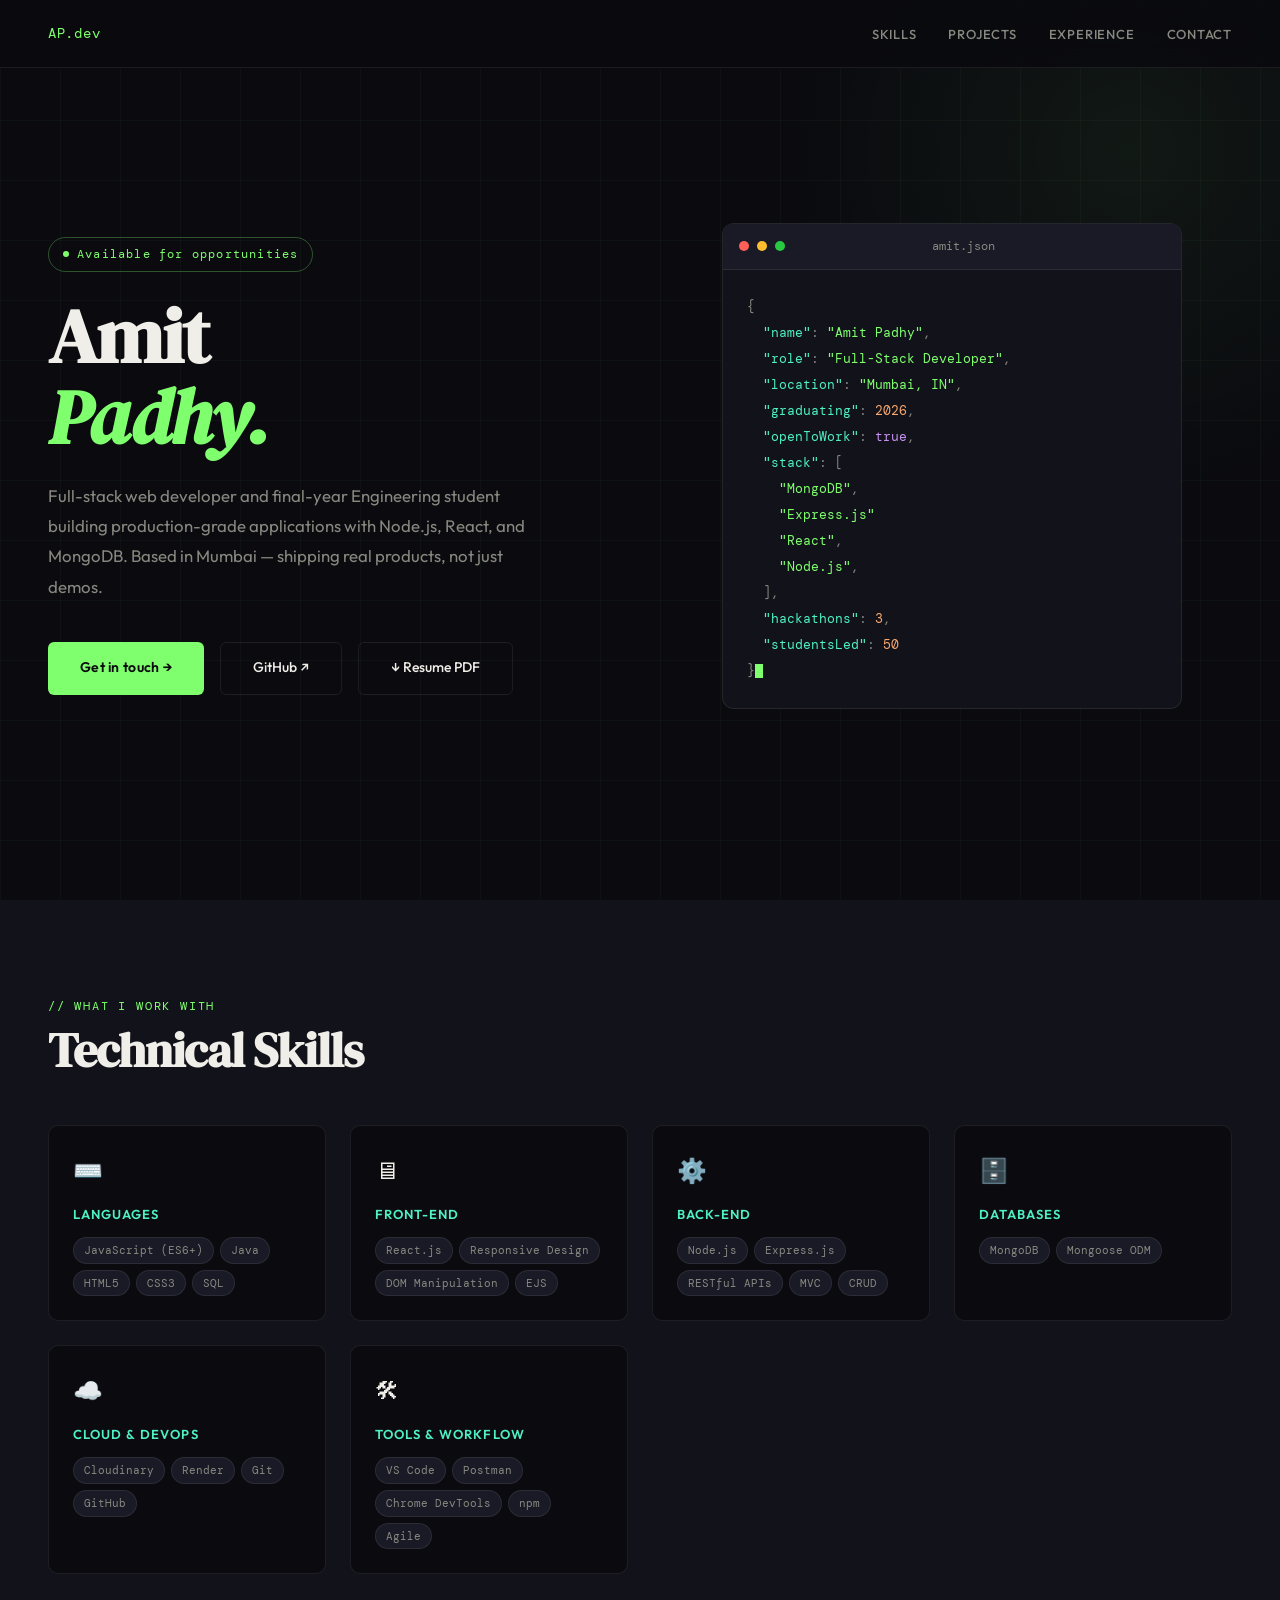
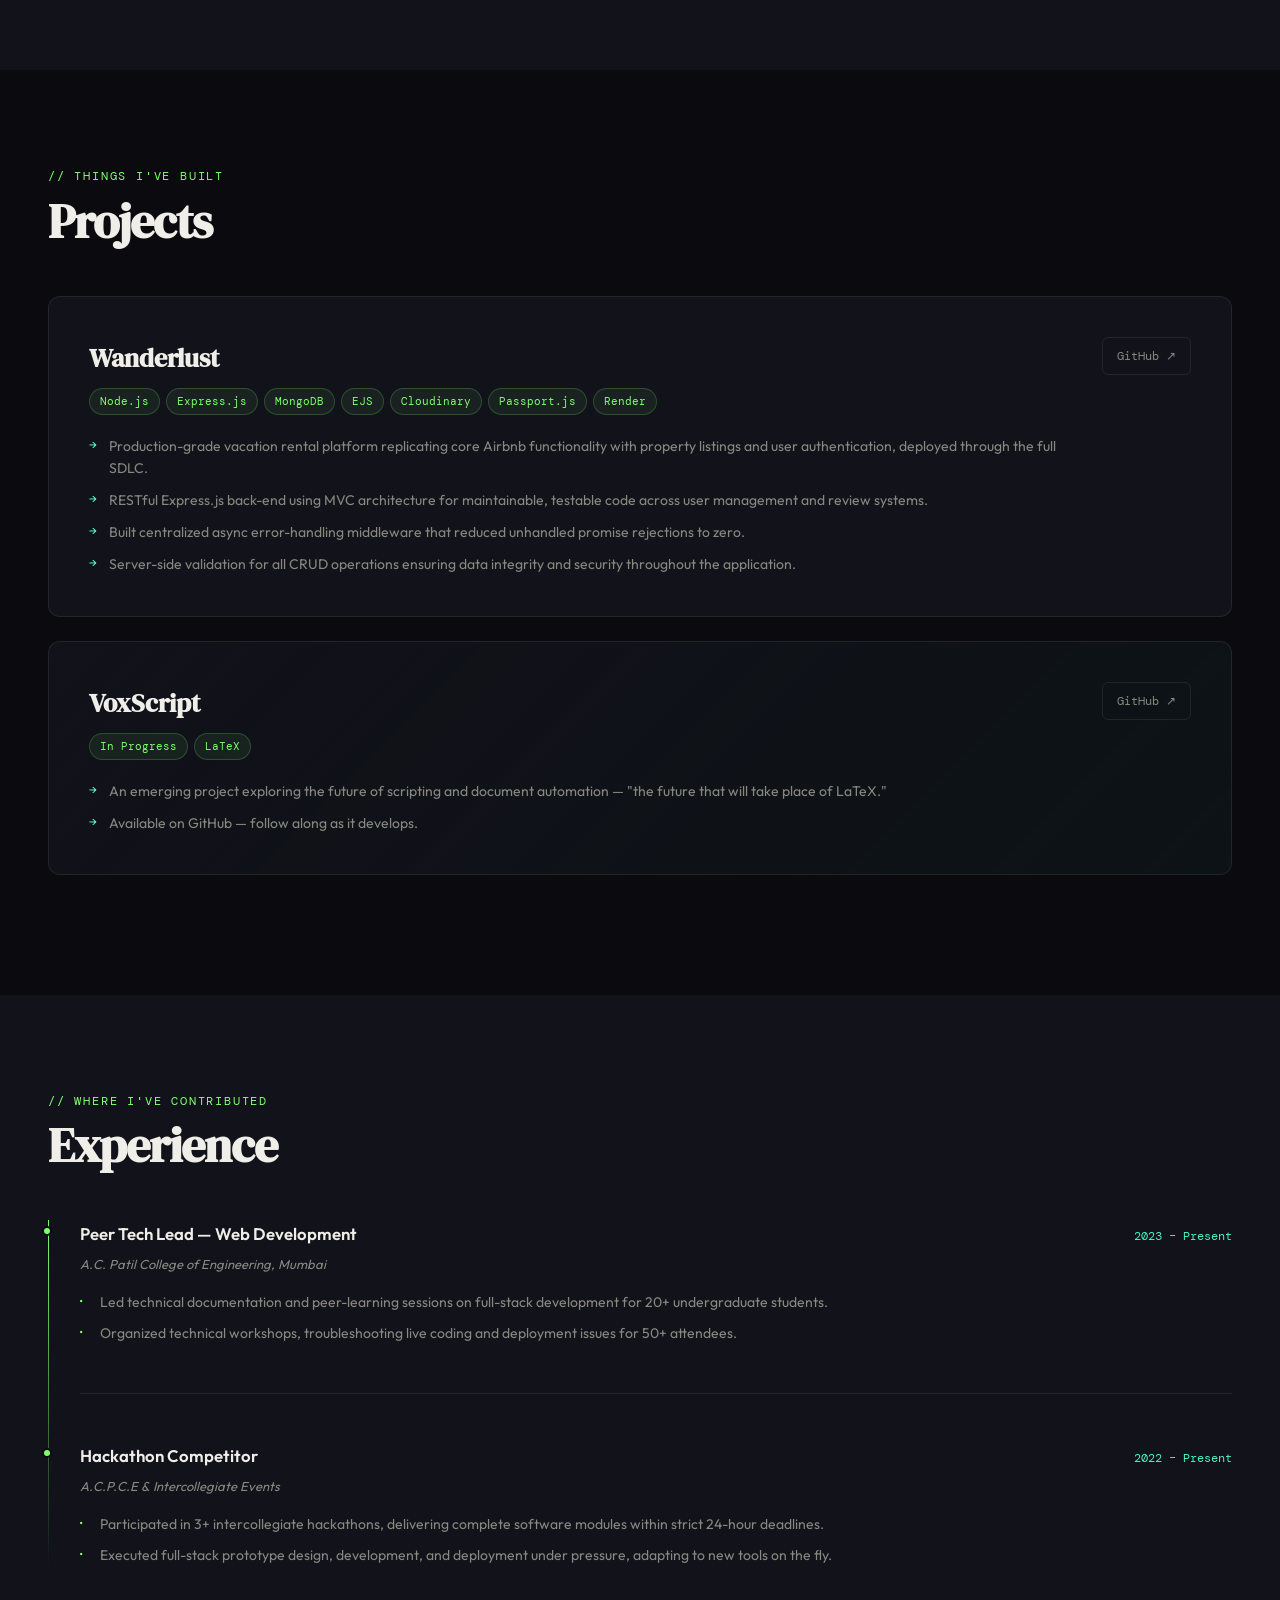
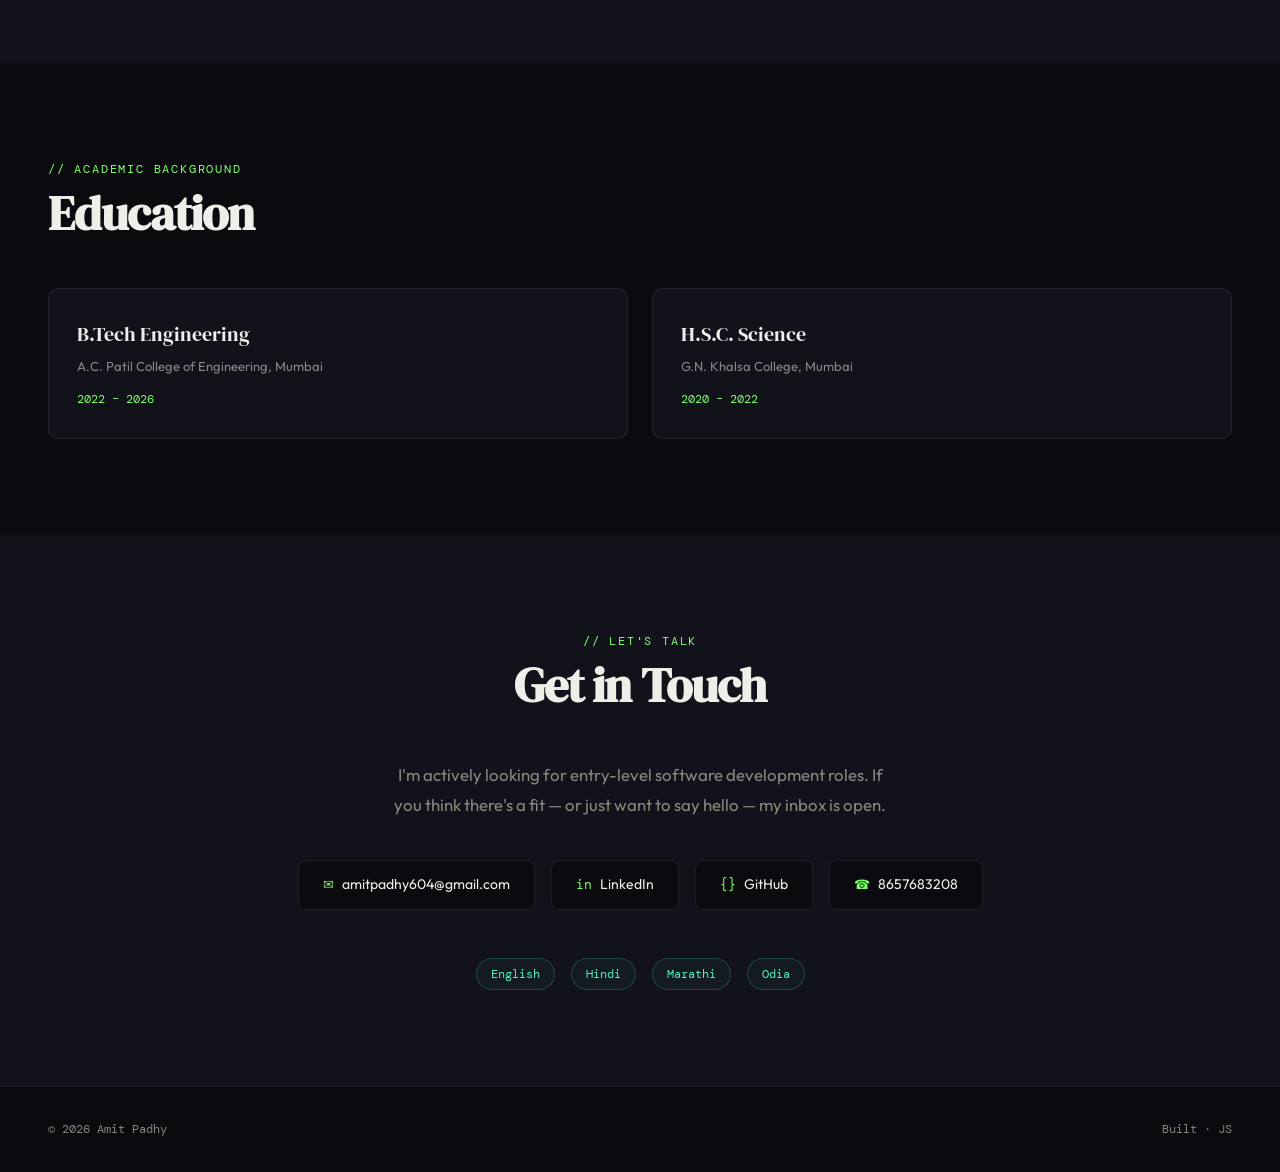
==== commit 56d8e8b2: "committed" ====
--- a/index.html
+++ b/index.html
@@ -798,7 +798,7 @@
         <span class="stack-tag">LaTeX</span>
       </div>
       <ul class="project-bullets">
-        <li>An emerging project exploring the future of scripting and document automation — "the future that will take place in LaTeX."</li>
+            <li>An emerging project exploring the future of scripting and document automation — "the future that will take place of LaTeX."</li>
         <li>Available on GitHub — follow along as it develops.</li>
       </ul>
     </div>
@@ -893,11 +893,11 @@
 <!-- FOOTER -->
 <footer>
   <p>© 2026 Amit Padhy</p>
-  <p>Built with HTML · CSS · JS</p>
+        <p>Built · JS</p>
 </footer>
 
 <script>
-var pdfData = "JVBERi0xLjUKJb/[base64]/[base64]/FDMwTAHRBoscO/[base64]/2aR3ZjZO1azfytmdP0weKhCTUFKmAZFPl7I/fGcyAohVJtrPpi0WCA2Awl28usDNajpzRmzPnid/X92c//Bj4Iy+w4yR2R/eLkec6tuN6ozgJbTcJRvfF6Lfx+c3b+4nlB+n4bpLE4/OLq/9Mfr9/B3ODUWKnURTgVCuMbT/xR5Yb2GnAU3+cJNG4K0trNrHccZtN3HE+8ZLxA67njX+dJOFYzOnlQvyJn0RZbyYWPijeJRzs8psVusH4gxfFB1igj6/te9xV6I1WtPZltZSVEEpWSxzwxx+c0PEcL4Jf98g2/ultbro1bjDP5Cva4+YKaXvpjtzEjgOURwjyIHFka9lusmKFE7eRA9II/rlcZ7K083r9aLZjh/gEf9+cnRRBP+Mgk0kUxlHie05CtKdX9b9c9eTq17J60Cor3lYv4f6l+7yR7VU3P0g/mBePUpjnRdoYXd+149gbWb5vJ7FP4r9TE98f1wvRNLKusnJiBcD9DNTQrdeZmqTpeKt3ubw/+3jmwsLOyB35qR2NYjeyo8Ad5euz3353RgV8eQcH9NNk9EnTrUchkDhxCM/[base64]/R7MGHa7lgkuk2L/kReZ5dXE+RZ5uG7lSNs2iVisayuSxlq/2PBtqafgvRyGUFruxFEbz0W+uRmGUKdOCtJCr8pRVE02bzUvBcAVKPcvmI47zWUiqY164h2QfJ+B0YX0ZchrDLLFdy0746JKSfaq3kQth/NBpxXGIKH96LLG/h1EEYjWetqgnlPCDIym0rczR1pNuoGhhdW01d0gEVL1SITctTWhqCVTqgbVbEet0Cywx0hZh3y6V579nw4Jhlmc2JXmUtg607Rknp72gX1gL9DcNBlbfkhgdOuzJmj1JpV2hvfqz9A0b/[base64]/rqQx7wY6dN9pI+81PZiRvrrrFp22VI0/ziaUbzLSDE7INjlKpez6HuENtbSuwFm8NDV/c11yEqZzmY+D89+vuYNh/ztGdGPGPrApyY+6Ma6rIpjTPoMNQxB+NqQ59RVwyHsYGrH4IpTLm5vOGHKKqmNtit3FgW52rsZEVIaB2GDoOTwKUDLYUineA0GAvH94dQBAsLRZIcTNj78AQ/mSJd/bRRkCIMzXs7uFx1b5vndWz7Gl+HJJIK/4NuU6ZV2hpVGI3QuMGHtKUow+fQ9Evz7gpa9Nd6CIgHiCmmbE4eP6PAXGQShrNEAlgbj7/AnBBGCYtHZIO0pT5jeDYSM+uI1H1i/kVYbds3bixtmF5IxJqO0jId/YaVNTagzprhS9Vr0Gf49mgWvXRoBV5v109qdlnVXvKJjwUK3m+FJA9hX5x8Q49qj5/RpEVllaot8MOvvBaM9+9qF2JQaI7dGsQPP2z/+04w/Vwf/jwTvkN26addZ9SKZotBOCCwY2r7f2zLacdspw6AxvQO+3uer+OVOw4Na1ArYzJn8dgNBVX4ehpTzpSzFD1cHMgCzIsRwyLLCmsLo8+LBgULgDzjGsTAQeg7QJ98gDIQgccinaedf0Rh0zAT0UWXXIMaDQj9Auo1PEWExpP5IQek/YhpR/TJJIWXItbBoBGxXg7YOnPB+B2CJAj6oUA+Wh41C+hg6ex9DxMbQpxSTadxHND4kO7uieG8BP3I0dk5CCPoaP4+s4Zxeg7HoKxmA4PFVuw6Q4as2vssaiIRwdARt1X6FBPdi8nstR41Me2X+sJwO7MT1Hk/84LnOE50BKBPITQUiKr4W+7Wk+aBtFZGgIFTEwkl/p9FsonF1mK+BbVpLlWGxgxSfNPmcyTebUhr7xYktgFu3XNFXXSziw0LbP37Hku4VDSrBczHTxoG8VoKozqWaa6TWcAx+HyYJCyUhoSw6U2301R+ij6zyEtXOXSE4hqlnh1SlbHDXZi/j7RoTNbIOWKfcmE9nn1KaZRgcxO/[base64]/[base64]/AnhmEwVUxvYBclcygD1bF0zE8c203Db5CO+VFi+z6f+cqkV1HUJ5lQX0zr9UYn7KKVba2OJFPh+L8T/XNuT+07LZ+pfXkgsgdhaDsucqY39RzPg9WjmJIx/XTHaZOo2pOWHoSO7Tm+tnXHeVHEPxk7gtjXnUsffZdTgS0NY+8XO3j4XGyrbC1zjMhOaPp5vYERTSuydUOPphOMz/73+OsZ1xIKu4ViKWF/[base64]/ERNPogZntaUCIxuemrzS1B6Uv6hiyK1Plo/WzXWpFYOtpcDVzqNBwQz92ED/8r8QPUy68GDz0RW6Wo0o52Yxiky7zzVOUjB8qKskhV8Cj4RDYSNUsiCDucxd8LkHwlDUimVE6dWlxyLSdTXxeYzTmRJFiKlJRFonMECcQhGFhVfHKMcQwfdvXELmZhhXG0Nz1hgcunI5YLkdywAnne046sVLDsqfTgKajJ9+r4SXF35S/3KolXiBV+kLiMwoIbTmO9uWJQzoxr9UDpKAb7cdJMPBjmEu3GvoaI0QwrM3z8NpI9gTYRKfmpH6fm0wEdz9weURUw1sZGskZk3sS8nR46Fu0dLMxaMmlxzUjm6YzmLHQtTg9h6QovOBqsareB/Mnkhm8TODQcgm5Mbiy44y1FR7OVzw/stPE+wb5igeJlOtxPMH/bUi16PAfKQyIBV8Cx56t+I737GQlgsQtdE8lK3g3fAh7zVTL80Bc/D8PV/bM1jAIbM5ybWM6EXwip3pj/2ST5v61ysqGE1JGTdOnxn/BwCJWHm7LOI7jArMT/Qc4Tx6fwXtu5xDMyzf/C1MUsh3888DbaqFbiVClPGUSbhTbQfotTMINU9t1/b2LJQpnM0pc6wcd9qrjnV0wmVI2K3N7JKtCGrFmgAcr828tt4XMDijbB0bdx673loKjUFAlnWgpT49cTV4zbJt9GdArawaJmGkXm8lKzrvBnREl7EgOCfujO0XIrQCV1+vdwu8p7gw71FDjsOd8YQ6gx/8B1w2R3AplbmRzdHJlYW0KZW5kb2JqCjkgMCBvYmoKPDwgL0ZpbHRlciAvRmxhdGVEZWNvZGUgL0xlbmd0aDEgNzI3IC9MZW5ndGgyIDE3OTQxIC9MZW5ndGgzIDAgL0xlbmd0aCAxODUxNiA+PgpzdHJlYW0KeJxsunNwbt/SLRxzx/YT27Zt23li7Tg72LFt27Zt27a9gx3f3znnnvfW+9VX65+e3aOrR4/ZVWvOVYucWMLB3kXN0xHITM/MwMQDUJUQ0WLiZmICMDGwwpGTizoBjV2sHOzFjF2APABNoBlAFegIYGYBsDAxMcORA0QdHD2drCwsXQBUptT/dgI0bI3NrOysnAAaDrYOblamlgA+Nzc3ITdnVwYnVwGGf5JUgUCAiyUQYG5lCwSIKippSytIAqgkFdQBkkB7oJOxLUDJ1cTWyhQgZ2UKtHcGUgPMHZwAtv9ZAEwd7M2s/sXJmeHfBOzdgE4u/xAzd3KwA8iLqwlLKCqoAcRFGdVEAcb2ZgA5qX/S7V2cef5BA01NPP7VHR3A5X8sW+P/sUz+x/qfqJPHfywGOGZmgJmVqQvABGhhZQ/H+C/dpO3NHQAc/3GbuTr+N/QPIed/+AGo/tGQGmAGNP8H7Wprq2BsBwRQiTrYObq6AJ0A8g5mQCd7gIiDrRlA3MMFaG8GNPsv2tjOytbz/xf/fxHSLsb/6CFsb/GPgkz/cVk5S1h5AM2UrFz+kdzc2PYfqf7t1wT+Z3/+Veg/2f+UAvyzr2YO9rae/7fgP838uxyjsLqctpgi7f+Mwb/D4vamDmZW9hYAVZd/FDV2Mvsfx7/DSsZW/5mh/1L570wBmP/fWt7YxcnKA6DLxPCvIWH61/NfS///oUREHDy86FlYOQH0rCxcAGZOLm4ANxubz/+ia+rq5AS0d/m37P/08t/1v8cJCPQAmsKtrziY8gZZp7aElPuKF85VQNLOzRip064wg65O99zqolgNWZoZHl3jPqjh5rn/IJj1N+Hfu9qVfmgmMY4F/jiZnIoiDtNfwf1bTFph4Vuz/aac/1ofZnADoYFjZ6oAcRt+75K+sR6gRDPFlplzUSPzs5QfRZI5yqisox8SeSdubfHRXpJanxI1Q+frB/CAthp5zjK44MZE8O/+OlhoXuDej1tyHEPLgnJ/[base64]/wMEss1xpngBRwpeeFbyzlqtK1EdX1NcA+/ajAfLhOoInGqLfI0dHpDv30o9csP1Q0uhbbFF45QPm8tSnWGltZKYWxPRyNXwpmNmjQkv+hDja+a2BqseSbgL/oJ07V4bHLppwsxz7uR4FVtDoyTfGicHeImnCkENuRJB+53YwgfF6XXZx9LmEa4VcCEy9NTkWUqzzCwdp8TWhEr2ygPjWvZ/4tNEWXXcxn1gqpVb0BfrObqSbt6yjdfDqfPoRlXv+ObdDEB4ZB4LBID7t68CGU3H76XaroQdWeF1c5VmqqPGg2k2lfWJhNDi825+H2EstdY4R8vSsm6zGZWx2LHejGKnO108pdHty7wsA7PIq2CddpyS9IVd6AOEWC28BkIdIDt8cuy0JHJwovSNq084CB8fc8NLGi/VNKHteoCC5RYFvYty1qFUouCgtPw9XZW0Jw5W5scsiSZXnC8orXGJZrFoEqYJsqKA5AiEDwMpFKyObSXse9FCXjy1FB80tUIvdSsaM2PDYO/DaG+tQW6gVKkEyF7Drk6hGC31SJrxooNffwmFx7utQPp8fUqmgYvqpma3s6QyaKsMk1ulF/QX/+iWLUYq2LqXx05pjZrtwgmsrlzPLpV4DO0/0m4+xIRzyJYYR1XHzivF3Q5kuwoB8I6w4LOnpdCBaXbpZ6eOYCl1JOGZ5Pn1cVeljR8oilpKIMFTduZOwhVg/riMb/fjDmrqyPGb/WX31y2VTs4RFAoKJqkEsV58tYz187PWXNCIgo3W9bXwXBIsvF9ih7+L3ui+r495fXTzDb1mtqDUVHEVCjS0zxGJquFZNx/oSDHwKi61H6koUMJ6/7vDFmHM+Br4fckgOVXPOpmBdxA44zCAlg+6l/WRH5hcFLCmNyd+LAp9q875d5T/w1MDjAh1Yk677Hqf3C+dG2QbKGitbOkArzh1+3Qj4SNrYNhHdTKRp0VfhDshOGDRA2RT4I4qSPKkkEZ7OsqWHKO7z1/mCuWQaSn818HOm0fQH2/dx/FoyNxhyqAg0d2iAQcgrlyccVE0YJh6g40lqfUnUKSXnHfrSBFCTamS95zaq/YXSLp52hdbw23uBZ4RER3QRIZ7ZvUuR2LP7l31JssKm0Co/25YBE8Yj0rDxyy4Z91zHauw7pcHh1EWApoomSPB2AVThmSSUGHG9lnC+c6zIDDTajhC0oyR1a0zcuFHKzKr/oO+QUmF1c5A3vpMAKxWPNqQeLp9ok7wkuYVfCV/NvLmwRf3O1J5fryOzO55AdckNeGcKifJ9Wg6tYaoupNXlN6CuE7hzeLbwgMj8PrCCzKf+ZITNbETVxsf1eHZj3TqXqj2bEtssXDno9mcuzZg/f46vP+7YemU2rwMaYvs+xnm5cwCAKbGAAs+Gt5IJ4P7cXxh57trqtLbPB+dnhFRLWTI96F4DAiFoDl7AsNUMKv7p9mXtDod9piHQSXTHaBT6Vh6rspEgmNk8mQAS/CouoeY2sTEX2fO4bJbIde8NkRKIs5ZuhHP125EuaQ5cLA2uH+lACdeXWnyAfpqnr/Wq7xhmNKnPnVQZaQdhEpFeT+0zijElMz3jsZ8FezIIMfAQLWWEwl/ePnt62pivI3z701NG6EFYoKiOJR/iVG613smfwK6307z7EFPXpBagGyVkXdJDxcizuvZqCjswthK1gUMWgLtgSuIEyJ6G81tYQO8TxruibXsQf5XGURKXhafLhgclm8W8Zevuf4t5QBl0I724Bu/YaeBh6TvB/vRXv9n5j6/yt4M0ueh+kn1IRY26tb0OILnqJvoJeTjUcFJ4LOdh1+gsVnYSxViHys4fgNcy4G2fuLn6V2s/De2IqsLlb6ox6zGEH9zhXBw4wmK6Z8PjjjWUxfBeRanCLCxoRT8eg3zVOyoBZTT4TshkbZxOyvEm+9j5QcCqzFJHfINu4C/P8MEKHK96vizhSPDWt9UdCYuZ5G4Ws+YM6aokz2VpklLX83DcSqb1fRk8KHptiLr6UsKycHrykAcgSQb+SVld30l4Vqwyl/SJPSjtNMyOauY+Kct5klav22kz/rkeXriLroX1wBsIvhHYuOtXUrH5XHfVgJHQImGS1Sprtaa9SgYnsQgXYX7BELLfjNo6Fagx9CpbgteQBT8o691yxz/Jpt7ALWmCDjfoLO9scK4smAbT861SgZ6Y/PgypjSCaTJDTdosbyEktbtdfHKk3LAE1xp/YN2rtiq/RJv6jKOpLe1LVTarx5gllZrIFq3Q/JoQSXv+odWIe/RgJGJO3PMSQhF81zljWNppHTwdhr+ec8AP4hIX8Ei1f+tw5m6Hq0NsXxoVvw5fMIFOH9LTCktzyRj/wtJjH6ETx0svh3eGexbt1YMikxDtxlMoXFvauA4LE3smkCJ/Pu0nYML2cPSWxGMTLYdtC6e/eIeWJSu5RjKu6HYEkFZ04RyYWln4m1fV2v5LJ72e7Xmxw+XojWFftG8A1JhB84CiGg/F2/j34KjWvaA9SR/[base64]/XtfYYsUMtsfH2LM9AT9+Rk5eE2M6dfaFAycmbYLP8sZtRrBKLC3NdahMYz3d1ShoVpHuBolIlxNqy9FTZ7TT2U30CrIC0Kj98b0JNMmpOSz9unFfPpsw1Xq0Ja09lU7dgq1B113CyVcIVLmfB6kRMi2bsvZkmQoRlXme/g3RXd6/KkPMZ/x2GliDGjlSTSiVeoHU5y27xd/pGjKxgdmU46VW1DdzFH7MaOb9jI+/b/r/PwVMXiT7+TVeaBnjfsTqAn23Y8a5fa2uNNCGZkUI99xzH1ZEd1PBzxL4LbBpV/HKh2Zyw/HoNvUgsFaCuFb/oSFrcWod+dp7DvAGilfEPJyeykcvkzRRYde+CWdv1RUIXwZAathnTWbtYJP6cFbTt5XVmncDPJu3N2Hg54jLWCv3Uw18yR9dRm6eDS+xZKoGO1TM3NhJKeMNkvCY7qNdpYPYIZvOiYBwPM7c6PPTV/bDMjIeo+2HtaNGxBm0iAaUvAE/s3dt/g8Gb0pvE1JMqSSy10WSEbrJ8NDAbM0ZMwe/Jv41Lq4GLysLaetcv6+7/WLn85U6Y+jBDriVtb/mChunRlUc/LpHN9UMUAiFqBzep42+7gK1s4MXBe/WeC3KCbUHXgAIR4uNH+s8+w3uDUyLNhZB9MAiux9k8oR+Ffndqo664kssNiQJLYIS4qkGmEkG27uP4F/k0BBjPYDkHMEjoQcKdUD2Rq+PA1I9Ec8iN3R3qLv9DnNNmOokbhgG2HlWBmYwXX0LHRj8Je06fMxoQliwjL1eKJscEtlU+7V+xT23q7cKJkODXz10B9YbixyCeoLMVomYTousbpWnQygQKRMJdDSNxmISBVCfcyL6LJDTjmwZTc0R3MmQrNo56OZq7/ZJGLWCq+rhBSniz23U4qdP6j7WokkI1wSzs36Fz+3pbNYEGC/crFfFJ8MLGFFIzYynUyqIFKlph6r+tElB2ry9omlZ11qPMkhGGS+e4LPDjiqlKen+xr5yfhD6narKEw22eA0FQpcCNkg1xw/P56/Nu75CYbRI5r6jCN99EWJVC5MVF7tujZUxx6xuCV29wFYYYQ1MaJfCeenY9WKWh+m/fbe55+hvLHMp4JnAvMnPyCRZzHx/Eg04AbEMbKYSsQ/eq3Zwsv+OwlyTLnxLmKws1nqKqVxpdFeE3WV5FocuP1RVy1G9m4PeXsFaQkLlDnpAmqHp/YovkVcihiTpdF56LLZD/MVvZcUPnYK+Y4yAKB+tjpN2nbXdrMPpNtauCLPDgY4Mx+WS2kQE43MtwFw//mQQFmUQMLDk7LmGJesSyGrPecmO0dgLBI/P5iNVJ2gSKdu4IdnC4/chQnwvSmk2OONi+vmsYWTYs759iEGLX6tiA4QhyBofhoArrOQpHtoAvOlqF1yKUo3ZbcOl36noduoXO0o25WcnlYQ6NxMY6vNnubp6xp9oufCf5mrRMOkD65z3Lu4v4/SSRoPRtix44pJSc9TgyPuxpc0X549QRKuQrUp3gF1HrvNrJ75QLQwT7ManG3Oi3n4aefQWFcehXi/Kz52AnWZgMtc98BxW0tq2SXqFvsyXyNmjUlDNnrqasUGCZBOLUSw//n2NgzEhMHHHSzwuwjxQNluERkfx88vGdVlsKgzOvu9HIeW9S/hwUoXMUx9+ksM/sXij7dRXz8AGNT3GXsfE6X69ujoGCAXN/0LDUAz1/kKmmXAWW4P/Uc/ec530whIp3Or0YuGYAgf9rnAzulzxwSVcJDFPkTTMHJ7zkXA5jLdZecHhUg8Wo40IJEuUBpl/C0W8dUlpiR5j7gzpWSwZnR+hE/rKyzq2F5jsNje9rE+x/z0A0r4H3ad42cY0Q0H/A3ofrWCI2vfHe6M17R2uik/UJ5db2uMcdhGnhKhpnH1sIERRGQFaUZR4wNQkFCkE1Wiv7G1GuuspdrBxIXTps1TVnKtBpYn9YulccXuMrE0lZWkOs6fS8NCIl+/woBg/iANs6rFQabIrXTelzVrz4nC82jtAUEX7Lu4V2pHW/iGRd4dyqEC8RtL/lgBDFcZgOW1rKZzwJN+chdcTW/Nq0dkIUcUouUPv6kJ76Ez9G6ed6QEiIp6ZBDitYkfEV3xj3uAi+Z80w6HhtJFho4gzm9qNnIV/7hdQN29h+6HjGvf6irUeBZ9Ad8838Z9okDsihEJ0hovEiiXgb4laSue6kidCGW1LNSm4IcR/bxnp/ihUHe1N7EHNowaAEwUGYAttlacSHVOXUJyoOG5bSZoWC9/08u4lmSXZtfLxX33kbsXTCS2mmR6O9YX6bLPzFpjazzN47Dy4qkmsWv24gZH9ICarnstiNC2hnWvWMScgM5xP1bhLwt1/MqAsnpDkh+OvR6Gccb1WVxfFpsKRYIzHY+EFBkIGrPnGad+ljUV1KwAYLlM0fdVCxHF0Hok3Q4y8g525xlEpH0pqSG04+fSBWW64mFd3nttRT0pPvver4tXzBL/Dvl/[base64]/yFL+wxWwdYhgVQWIlzmQ4Ud2VQ9b5ncwsMPReG3Mqs1ZjbNCtBxKvUfFzuNmX+ibd32GQtpJTKuBFj62+r5QCXB4EGjFpESBFcfY+5qMmFVm201M5wn4x4+zM0zkRWw5C+C4oNr3voswE+lXniGKNruuplIura0u1w8OxkWibATdiiCQe1nTpt6E3dtmbHcUfsC+fuZ/BOLKqDM92QKNcKWZ31NhIEg7S0jUUdqHqnoTvI4dre89Q5/a3sH3KlJn72uttcaJnVu5MabTazuWjLxibAiPZKqZJAuqPL0faNrElzuGYtZ3sqDfI6++JCxDPvjAy1GxtEoxC1AAYwFlX00UTUq+xzvvnQk5CLTUIhSDpLZFor7MsZqV4EWN5cGWcQt5j9bQYW89AWcVmNfzVTAL5JALJ+6uLW3xYn/m5wZGHQK1LSIbfsAWb1MjITaF1N9OjJJWwFIagX0+H2hCWNTvkNRLieYYHN47fJV1eQBiSS6h1rrL/tFR6ntCXoR1HZoj0cUwL95qYK7jW+fhrcVmI1NvZ36hUn7lLr3u+IpwuelYuu6Y71aXga68VL4o2PM/ARby61j+wzwapeuYvyMY8IfDIi/fp6cFrXZ4GL7rGvBdJHRDugbk/tbkPVSMSJGl3q1llepAHvLq0oaI73jXoZlrFBcyY0iRNFqDQ0uK/KK1lcGJ6TgbKpvmgSxpQ5qz02nxYSw3Xi34pmKkZpiYEFCto3UsP3DTE5R+PQ+TM3x+Drot01V+bXIIHGITeXZXVjB6vYbL4bVdNzFZOcSqj4AcQaAldYWMyc2v/OcjJH0gOqE3o5uSQH1+32Hwx2EPJZUEoLl99CU3xqmdMdElJZOC2fnFXlLMT8Ab50646crEEoUvAhwvkz7iklSb6K2khhZA0pZoZcsnKvdkjQIzSCzFqR3+w8uHXkma6ia+K3Rz3CHISvecQrre3xjb1trNj2GRVgDn/wAf3V7cmugUBVAO9H2FodB97iS8wkJHEa0HNlLc7mf76hlKHE8vt3TPUN8M934Jwzy2UR2+Hyd0AkothZ7bA0nVkWpRssV72VirJw4xBkDfqGknocYVdBZ7EClzvequxWTna3Dzk1xS9vJKA4+sfdkMXEUsdUrkcuwyHNnhq/1/kfWA7l7MvxZGzQgeG220hUwKbr9PHeEjl/b/NlP4mqndx41zaaghyzRtItPgdySWG3XROjhi8xoVwK47fjklZVksf7oMvTX4ubtzLBy+q8Wdxw6HjSYV8Icafs1/oNPEsayHWOAjOoeuvqvgeTVQ7LnJXy5Hx0dlC8TLmPh2sHCooS/[base64]/yLS/jmccEnMsQs4Djdur3NlbyxFvd3qdSJkxwy/2xXFaXdocPO9jrlVV0fGwrlDpvl/3xUB3v0U6HSfaq1QlAGTyutVRL9spvB3Jvjh11g5tBPpcck/5THGWgwqVv1Jh7Ax5P+10nQr4K8NqkxLRrghFTJzKnh6yR+KHqEU2z2tsty1MIFipZ/K1+3soqvWjQR3Gp4ReG8sUBe5B9iwbe2VFgw0FHZNwNi0bCtsHj8sFqc+j7D1VKNQmc4LCXDcsx3cLk4WHGmuGcxEjY/LuvnI3NiZ3U3om5KUgiMaSKmXRpK4w5rP+pXRWAXeRZDl8jbTYrAOTK2vwSIbWH3fKX9njadNfcTL94g0qfTYCqck72epvPh248/by0yaZfvK6hsEuCuZRNKN/NQ5SYIJ9vNvpMEmq06kwaDEeMxujy6pCflgk+MzLexVu5dTC1EhyjQUVyBfGxxaXBoshfVudkfjd4Vr11Bg86GoKH9Jbd5TPreYSPu8juNCh2IPS+tsHpDot+9kZcrFAiVr+gU8F98YPR3Oj0c6auJ8RXpf9vJFtGZtd06ir7atDzzAqbeauHw/weJZgr0vYwrzTEqnvN97o6zAQcoBrFu3KkF46OWPqKVlit9+Sw0J7HLHURiLnePYDFr4tykgEkRn7I1RiP8IRRdsW63kpSm6wdofLQyCrnj//pSPniUVHemjV2ggWfUju2CjHFUq5mn+xdfYIT1R7LIujKG4EWu0UM8KTMJl2xC32DqLCoE/5gDNkfhF4otbA7OQbfhgV4/ALph29j7dvqOlx60RZ1bltAiJ72iFG9AQO/susq51k0dunBet9km/elno2NtYmz2aYrxlgMYlzCqAYbBZwraM1tLgDVb4FH+g++YX7aHySxuS/[base64]/KELHBhq66kVQGqSBliHvZz4ah6s0Itue6UZ8EtRNCsnkjy6eGUnDXmqVtxDYhUOYbOwh8XhOTQFzb+jc5gSWiLH+PxNDWZRJk7tSyg9YcygSnbAi2b+HXocRpSC307iGB0Ji3Ex/FQfXbQU0ms/T/KZA8QuuSUuDloA3eXSR0xJtyQEplV2JuTQsemnerbqxha/Kk7cYa8HbQ9kFvyIxlpyzSB0+JsumxDd5//jBEfI8laektQF4KotrM/7o241vzL5FT7XzATHKPlhEpJyERbPZfpZvFn4+cDTW5cneh48XbyFHm81B1u7gDW8deTrTepx9gD759RTKxtNSboBKSFoRkVXSl5npiA84QxlsnIpeWL65Ldm1+rVdAreglpYiOcCidmhpBWK//a38lE4JSHs1vf/mEsIeWLbmjrvpkvvlBIZIVCTUuOuTqwZCae8KtjaxDG3D8yXtTolgy+j4ONAEmlDi5jL0Im4vAjYVR8+pAgN+i7qHTH30Ie4fYiYHpAvORc1ifEujXqn8pJyz9blK46pKNO9eXjswa1rbEslEQ/DWxQEc10VHEeIGD0VWDNt69A51CAe7qfdl30FnusF3ThRb2+HQsHkZLQe7k19cdJxoS8ZPuvGQkud+ZrtrMNXO1xlPlMK9ykoqIxFcm0cVU6qB59FQvS/FVMV9fgJeK5Wd1caGeVbShXFz/eDGKPyt6DI266mSMZ6MY8g1oS4PrvIlWnfNTJxTAlU6La/GsofBU+eU7gqEY0ulhbcjj767Z09MbABz5vUCNMNSinXnyx6JQz4sCzQXVNAGmHFHdujqnVxztUUjp2c/nJsBS7MaTOS/L5bVsZDg9tswyOK1RW/kjbVCTaqAk3g7xilbeW2HQLnAQ8SGRtrslYMVNgDZ+6cQYiO7AOyQ5rm/y+gEx9VK/qA6quc3JI1W7/ChQUhUweD7pihL8I2tHzE3EnZASVdo2/GJ9AY9kRqE6YOWlq6zUkwGVZKeE35m0BV4bOjHF19eI382y6oWn92wD/NMXjRbB4tdxOCA69WgI7npNDvRKYWmEguKxqzKVUbG+VWZXOz3VNgmXyGxQXK4mq3a8CGjp7MrO1XqksiZ9rEKcSlbia23t3R6XrbOElVghl/HOHUag3bz/NEo6JMhyLKLLVIX+DyT7uOSHO/[base64]/iY3ksJqfQiZRFjKjaZfhF9rrRmkC/j78SGZ2PyTJsogbSn7vpYPg8tErOciOXdUkvZyfj8gzPe2Ebco6qe23JEr09tn7hre9lVx2Jkucxys5vIc0injDCzTgPOF4eJDCcZ2BLFe/i5g65ct9tw918yCVHN3PISP6lsf2HNMfFXferJvsj58CO4RdHvyfjrrxMcLzD1UKW9rVRwGjNdBLOTt06u5vUeqJF8nQk66umn0WfPind8xEqThhI/k1mWXh8azxTC1lyvbuy/LZ7jptDxG1Z231uZ9jPEDIn0/[base64]/[base64]/LbrMMiZcla4cT2M3D/[base64]/BcHZuXc5Om6pIgtqoFLqtidNyi/VnSEogItBzPno+NGqCvjdXobAM5cChJ6kWGb9L0RW+gXSJSTdtwwaBCGoo/1SNV1TNiyokU2GrDHbF6BAdZly/UUrUqhu4ooeU8mHnr0+rSvs+eedFtwE2ANi/kYcb/++tRme5zZmdbqV0irb/T6oKGLvlsdP1UDAkKJ0MZeJ02GOb0FtHyLr4zDK6smAzMtbXf9KnG4g4drrwNwmNmCWezHKRpMErfyPVZQ75TcoVQ2dAJjL39YwP9wO1jVhvgi0y7+Wtg/epQMzSSR+JkCjwpgHAoWPvgxIn7XKuQV4W+et7OYcrmlxNJtv/mQXpMd8Pe4cVE2tv9fqtOpKKYSu67vW5jmKvMEc1mETsP5Wkgrk/cmXVPWlKp0x9HJyzcYLA6Tu7cvfr9Gbb2g2CZKzyasS7eR12Vx1MSBunG38L9InnjFtqGMSXwZY/X9+jS3UVtQQZYeiVKyjIHGAJu+BQbVVIa1bwTYN/Py/KDKkHMp+aWhlHtIq0omsbcI2FsOKmUsKFMeY0xqJmhzW8lD+M/aQkbF3LdZQj3lS27aEQRoHYO3gTsXWXQWJbsMCKnuKDZ7+j0SGRLMXmHOx+r1O0lxE7MLbCHP42dWH9b9pwXyqHeBJSAQgs8+yTrCZonb1HYBLUgk+hfk5ay2DcT3pNIUQq3swk4aS8IBs4DfTwARcz4TqkMkJ/yjpYYu8jNq08YM80q/kjfAmUmelI6qjVMryKLv7DDZhOk2SbqKo7PoxQKPASqXRAFqdtKB2gN+M/+MMFFxHBdyNznlQiKLbjATzQSiWJv/dQSbSXPK7EJ4QmF+pjkKbuoY9S1r5UgWo9nJUBS/niQdfVILqCqGkchyQkqReM/Fp3RNpv/9mpbmbU6/UISF34qZFTmxJcYzU8VEUqM9GzwVizXKs5RK4Dw36T1Y43PDmDnU+XThTUiVkddOAmLdiHCBQG+NdbeKQSgJ4wjI8KWKs8zJQ4LMHAgjVyf+ldjTfVRRPWoGRwTNy8LeomIOhbPvqyj8jhubuEqy4u+0nTatkGrm/y4zAbrCA0PuWKVAHX7NfzN+VcqjXBKLqE+Dko6HxY+ryxYjr7MFRCcAHv5YBsjlBQ/uDhFDLlvUalj6Iuy+4T7AMy7bgyFSstS7FsO/RzyW4bdGm+qM2iCbbynSKMq/OS8QGzMGShK4Wqjsb3bzhQpMmAMsSZeTYlHmMcqX6Ra7IrZuz0El2aqi955UR9GYNR6uqc6OuTYj6BW66Bkhi1f0Nmtns2nzqC+GM0Uczaqx0aVuqNgVlyaTCBm9o6AaTodAdo+0gME7jIqYUh/52wzida9QdKrUi/L+LW8O3yEGLgIw1keuNPq21zqqcts3Kkheft/6uSpYv181hOgAJVfPbrsi0ADpbOJqUy2ql3n4jovobhkhXjJ+4mvdoJQhVtdZOqu2KG7Kdbgh6KC2ujc9QfvJ9b1SMpqAY5f8PNx7R+9/MYU3zfQoZLSGO2BVd/9vspYGyLoqxp4+iX/cR+4Eatf9ZETswR8Y6I4zNtUoPwCKqCoswvR/l3pw6qqLm/0W98/e2ab3yhE0PruqCjmXHYk4fgaDmpzNqjPug2M3aS3gvX1jAdk1ahm36c5lfB4354eSE7h+d430RyrHCQu8OYMqxqAlJVV8KNW1L0aaTYq0ZOBrWV2pKXAFIpGwd41AZizzJKLkd/FltqGj+UP6MTjlPi47HOxqRn86A6TaMl5Gv14/GERYCw/Vio7/9B5Np5flKdYJW52if3h1IlLVIfx//pmbnmWnvRo5XlGQRldAKvo+KlwxHzgitpuWTUC04nkCQRTnpF+YLycoVFZAEjDTtSkPVOOIF814nU0QERLFrCXxtUhQNSaW7pqNWMDrxHu9Tn2922EvRcdhsBph8QjcPfVwB0RleIQ3vr/xCXtNZWMR+HJjg/D+lTn2+UTbeH26R8EGOdC+KFas/2cB/e2Bdnx2kVfQ5GHcqQn057pFzqEcuPle2aMxo4F+GUBy+PrCXFLLwXNDmPprDjrsuWqHKecwvbB6V/psndEW+jAhGBTq42hFGbMbQyTKp4skzVm/cm/wlYRTz/rxJDJCgmPg9QZp60gsPfK4b7zUSsbBKDxfecdqV8EWk26bWrTYH6iBt9aTnAMSsIek/Dd5JXZZoWvd5uPIw9M71ijO4K5mWUHw9uTaeTyIRMK7M+lpU4IBa5eGKTreEWB2xqsuCB49nGBWPHf3fnhTZW8B0t42tjj9kSeoz5ll+NZO2PgLW4zLW7cUqIawi8Do5AYReT+8IErv/Wt5mY3Nnb1QMn6NA9AEKiBX7erlx/ONFP4LnwrzwoJnSDREpokrjpFgYW96dAphvydCDK8dSdzH+X7JD8hx06Xzw/[base64]/eLekP9RsYrlB23ED9NqVNmiSaTupF4p4o19PGJbfsph6ewab+BmTB9v1Jd0P7ao/ppnY4lgRorh/n7Mp/DZ82siD/tzBQWnYjGa6JsFIVeaQKdG2/i3CWiMRR9chI+5nAQBOVd4ir9ekude0OjBfOuuyPDv5KerTB41/Qvlfov/gxTUzlc/VITi1yo50Iu+1Hg9pFZPwY5TIhLT22zC7mQQuD6M/mq2n1DU/PRj9K/WkC12sWepQ5tdpEjzemKEq3Pzfs6a/D6cKmLBhvp8VfBFgU3C9NlWAqwd3kWVr8fHhhJwDCl7D0qLSsGXo5VJecfkw9+7yRIfMKDthUamPtNxuD+GhQb7uVoSZzApUGuMgJAsQkzvl2jWSflQCdRE/y4dwbnD9N1il6Bltw13iJDyRXdS5l4VYYsKo2+uiDpFU2M9LPSWpyyRSp+zG2k2uN6Lcc/gjcW5cjqjcm4JslbCOrRJln8ffVxV4DrTtzqRKB21HIL1lDzyzXQcHj0NwvMhqYP6o4p0enLnjGsaDAeFDuDg+nCYARMgWV5xbrRoIpeXzOnl/ZOL5fHU38Y3XJmbbD1g0wr1pZp2tKCZag3j6Bq26Rx9g/ES6KuebX0kvKjmXjxZ2o4ZgXicw2PGQ6/VOlfS1EKjEtoJ2PFRKiDqXb/+4eJv6jrcBPS5KlVxlP42JBybTXe1ZOJUu+70TUt6trYo5ieQH/BCYlQPfDhQDBNCNGPxe6RRcOI5P69LNstKiw7pu1tuEtOZLZ475tCoLGUIb7iDqSwiTyjrZcNzMBAe41Yc2z2TkYxbTlPCoqTuxp2xuNVKI5FdxKuBcz1W9/6dABOQ+9iML2lk7UMOJiXN2LxgK5shOdmIvSLMd9Ag4zytv0o7Z35QogmKj6Wyo7RkxrLjyNvw7yOdyIqKRH5V8SDhRMwkW5JseMOvohK/IxhzVtbi62F8CSe978jqH5yOPbjpZx8PCIIS4l/k4zhZF2cGA+ZC90Zo/UV5UnlL04VSdnUijPejInD67yhRxiZ7LKwDZ4z/jg2XvvNW/wlb2wPyi9ESFrGlJQnXb+55yaMls7DKZC43W6YhIuTW9WOljy7GVbhUBOZvfh1KI1Ysp5+xJM8tsgtoR7CXRCAABXK1EH4oABupAWqEI0ons/9RGjksE+MepYW8zCdamKNKcU8MI6xxJqSWdW6+Cm9v9BMSTyHOeXOlyQO7r+CbsCqISGrPEk+9FwJsN7L+bVpbWtI1K6/9pJzMIZSJbc4abL0bl5WiBgHQznBFGWjgbOmoWmFapTwBv/s56H6m1BunDCESqZAjIFJezM/AkSuOE4Tg12gF/8rfPEMCYbceyt2KQSR+VIDtN5fpc7hvrUASSFJJXrLq9VHWJmmVyZc18sP23+DbBwfx/i3VfKXfeNvj91sRGwYobiHhj1m0lVRmFEhUgVCEmbwQv8hyw7VbVJLDxL5rREebv0y0N4MLufHGdzmAyn4sXdHw7KX8vwM82N2nqvlJQZpu8aKsc22SjLV+65ALM77Qv1DNDk0/PT4lwNMbOtGcpP44QL4IkI6w34PTI20kTHfIxKdtJIBfP7miZYIWZvhpKODbuZej9AsJaFfShI+dT+M3wMvag+xJUuVrMjyog4g0BKIB8pDQ0M9JSYaqTHA0Av1pOUHik49zeBCjWEXCJM54HEfS8tmkWCCqE6cp6zCCT/CtSDmo6H98o9cCTzYqHUF8V/[base64]/5zZpkofRL/iWKsFAr5M8VI0MGIHZCn/MjPErhTEKSci+ctLu/oO2DNbUh7vlOQ/XnZdf6c41CvS63O6yVpqtDX4tksq+g6O7uDgFkN2aIUPzfRebBYvdTEEUYeedDSZGV8meN3C6z/X32/cb7QUuUZu/8aEdqXcxQ4J8em1hfCUFZnMopaBgvGA81JxJS0eKq+WBR8hvJHLnoYrC1gWvXV/X6j1V0F2S5APTTDDFG4NVMXlNjqo2cIUw4rmkT7Rc6ktZi9s7qgLhiEbVmABXhC2KkYDHxXr3in0GHziJxyY8+Bz1kj6GNQ7XPnuMTwQF3JohAbFnUXB0ljEXREDmFUJRc1L9+4I1cPZfuUM+5chMZ3sRCsbPjwqrZ+1thqhDb1YTLcrEN95BX/ZW0VTDUD8FP7ERqjiatEaKlQSrQZ3VnUDgXqy4lI7lRYuSeYVt1q3jsUsjN/Si3O9ouF/49oe0oiiFi/cp0RI6Z4vER1YTTFn2/[base64]/+qjg/xCVe0ahcOzWSuCJ/r28Gy0ipXQZCXsseCFXUPKcBZ5TSmcA7NEbUq4N6dZM41U37J7F/xjdQPlTURd/BMqigKYmGLABDMASsjj9NQlc0snDhfB+MokZ4tumEZLld9hyNE1rVve2/EuKyKLyeLk48rKE/uCln0GQPfRlM5aQE/I93RMwxTHcFQSSQmv84Evb7kDvbH0H39RgTZjwfovUIl0Dq55TK2Z+GaFd7o6Wv/a5g/Ocq0ndip9l0dzc7aM0gyxcsrtCff9bg2EIYv9tovKU97RZvSz/THq6srMHIhw9kYMhUog3Gx07e2IoRblmam9YgfmmaoxQ5csYXTjyWB1eEKbTjWOcQXSbHQL2AGMgp7zVNF1/4VoJTzosgG1AnR9wQWlSgDHiv+pkrnwe17xFf9ohY7NKVjpc4nCAmpddkF5hSERrj3PjpNW+j+hWFS9z7ggKJR5UHxgLCR8SMt12GUBjNiaWTc/wZCVaV9Jzem2wC6P8lDIQpshnJGCbr6UTYJIQRKdzaIYPFid+qdO+IMQhicC4D26u7f9XPwk5oXSSPJf8iNV8i+s51uq7EY1u83Fh9aG6fnMHdZO0Xp55Hjuj5K1S/[base64]/[base64]/XBJEWYWCRZBfXUioSsAS53YJ0WCQ3OOaWvCvMI+ybbQCtGdeEVjoYey53CcCirW74T31aWKjPrASIMJCEWoxczCUMC/q9a82+g5jfO4JeJ1thUzoomi1KIvfoaQft4DmM/+KRB9oBsWBHcAdk9s9sMiIffY1QyeYLs4IuXNl/UJdA5EX9H8USCUjOOQHYeI/vrNtk8k9ZeCWC1Av9kda2btkv5wH0R/iLq+wSSGNLv6mQu4emF2bErnyoSX+ORduJOxu+mQaSb+FkqwMm0KpOUgqIyptB9pfdfClCaHisHjSwT9dtloyCAQ7wZxeZPhSvlG05qrcxVWRv9Tb/QNV0SWD9Q5KiykChLDGJ3vd38iScMmfzZ0/HR7NlhEzEQ1Mdb/tQxoyiYmOoh2ujtRWi0ct68rGkRzyA+e9hY8+RRQoEr9ts3n5csDHeDzvLvkWFF5DflvH9LrOpuepfM0kv39wGTOsl7Lb3NqIb4/eKfDAl6NZG9eWOVX7fVFmVyZBMzK9mp8YZBA1j3dGb9IT6Ks3fCjsWvhIEb5tEJxREtdt46PiVkstrjEOTBRJArreOHT8VGgdkIFPgSOOCYv4fMJrylmRKqXr/Q4Lbl1UpR9tN/YAjTifT/pdP8M2V1MkMSo67nh+ZuY8PE7vJYasKZcoWYsnxgScEUcfG+TGHdawHaZmP5Y9feuvJJWLslCfaUv5lUkI8rBjR4qpM8SZB9OISGnSlRhPRD6qRBM6HFAowA4yTtWOcgLcYN90jolJu1zbaOm1rDoN5wTMTobwgTipu8E9yS6/wZQwLEZV6gFgEmaEYxVPjBEwqPaAelFKliLJOF3eTuMXBnrWUmnJDD9RKWi7d324cPLxxV/K+Od8Sy24QmsODzMivUvPJ0oEaXQUI0u/rirwvi5uNJrxfnujLsJOUgvCqaTC3G8Bt3P40ofVl3QQyOS0SLpJJcEOt8diWB44N3TVj6Sde0hT2iRlu/09Ij5eqLFqs4ipwlPtGyt2qAzktBumQQrvOPzMsy7MCFfDAm0/p9mkjqLgLfGhta8zfJbIIA3d+bCgg3/eGr7YNEWtNcUNIJ9+8nzixN86xKV1FJnF6PKE7hGCLo4fGETr7SXNyqyULoy4saM3G3ZGqeW7CIKCWK8QzLvfEXN9r3eHe5gWh4+2LkOQgFD3nEFXemBe/X2oBzvp2OLwXVU9a2ciRKO4QxzyNZqfmOyr7TBp4Uff6gE6i2D7dCncarqAct8M8WUgtNWlwIAmDwoLWGC0veheUfF7bm8G00n/xZfBvplBIzb4kqF2I59r8W72j3NBwu2wp5cl5UfBspM59+JI1Tdiblz7RIaD+PTRW4njfSM8mriI7/rI6SYXHUUH1jW1uJVed+iaktMrrE8EbW4Yw8iekPUVEWdRHMf+mOpMg5o/8BX3T5ad/+6ydo3687Mclh6BC89UZ2HKZ4F/yAv99qoRyFmBGSjqwaZLUeXJEsV5Xbu8UIKGxTdbgpo66p9RhIzybY/LEahM4m8vFv97eBP+hxPzxpaDDtrHeAIk6az/jphW7Fp6c8V/Pi4BDxtblDvlNKYCGVNsuaap8bWOYL+tMvpISHj/CQ+4NWjzvumZKSR2tRVGWuzq+hzLmhZemsm0wIzQXpuXrkKjAY4ya1LDDdvMooPg+vtDWzqzBNx8smwwUERoQZRd+fUASqwZEmm8TaIOORNdsrUO808IEBvOJKa3smkkTezQROgjR1zKHFWWH6uWLjEH3GLWXo/Oq3S6vyxUf3TyOQnZ2D4JG+9c+ih3cd9zWsTVjSOlscwc5cdjgbIieHQreO0QGBpq67gph3Fy43FRTpDefrBr166NnZa2pdz85a7qiQiGd1NPkKakrrDYNwn0f2Kzi2bjWkyaBaIIlxLjBETZCiacmMyUKXlEus5URZXX2Pi0U6/Jz6rFwqV5RFOQWY2Lp+qrGnbLMelfqdUEHYs/[base64]/[base64]/F4DZSsqIia5hC4KnSr/YwdFopaiNaqKjVjmMk9tKUVPQ3xgkiZQuKiTWo4fenspxvjxXr0iPatMedSQa4eF69S+vOklX9jY5UFEHwdzCvN7CaIoqvnc/s3x4Z3/[base64]/9Z4p2gke9Ff0wy1+JF8+BUTXGW1WdwmKph6gazeBJDp1DruCH+0sU411R4EMm6n15IQY8L1ySAvNBN5ua16C9zwlvdZos8TXD4wZOgnZOa1KzIns3JedJOrmOv/IH/[base64]/Hz+Ds9W8rAYIC6kHTcX8nX7KJJ+IbyYVyeqr0qP88UQHrpOGRVdgPA4rfwfqMeqEiByC9P+QNkdvqEaVXn7I/IprzMf9GN+k9wrI1h5LW86fBKBdBdRkYOHZFIda7KyDK2WDRLfGLukDDDWRItUhHyDvRChqQ+apc9Dji9Z2GJu2DDvKA001yB3N7WzmEnFRA0tFJuS/04LCpnndoFFm7EfSHQqRPEtZeUsw5FnB2HxtBHhyPluPEst6BV1aqgz3qL0DxLoHwDssITF4Tjv5NNKLwHB9HPdaL2fpscQ3DoBO0E1XbyMNAVkPgVVEkL8fx90Tf8oUGXkUZk6VGkj+Uhas5PlBCJZ9icGGCrlnDHB7APJzw1PxeNMOptXTOgdHRz/W0Hn0RsztwdAls0FaDzwf7jJQaBIQMC4PqRPlY3nQP299JEZYPGsA9/J8ApQda+Itp3RfYi2wiRkg+hZI3EvfC/ulDLd85kMRwQtGRS0rrMoMOY++Rr7Mff0l246pdUz7eI3X5f+efUsIAJVxlPZPPHyhuHQITkyECjZ2LjzbHh3kh20FHsTbiMF52jZrqjim0rhZwCdsd5mo1aijAaaM4N2uUSKzNLCLShyCx6NmJmuQwpBGjTItEON8dtRmgrORqqiiofwX5Yw+oI/XUW/3LTYUPhe9Q2G6OSEWIIIBklJBcuW2baqkWNuDYBeTv5FhU92iqYGq/wPVF/o2qdaoNk1SmMF2YQEKFh6IV8mlv1ByJ0dn1jVmClpoNxs0QglMqHJJslTxYXepaVp/EGJNGBdWqCMZHtnQpezhGPKXr1FLHDdQe8VrWhsJUfra9HwB3EEC8n995Uv6sk9Lh6VFuoNDCy60+CoodMONnlUjPUR6RVQ6Sk8++zDIZJ43NPqpt8bgz8CtwI75/VQsigYlCC5KrjVu+ZdJiykvPKdke144Ed15271Ayzas8UYh7f2+d2iU/qS+S37NV/YXxZH1AAMmSz1WZgVCJjHYvWN4nwakQtScUpUpEZEZeVMo8gjypDSWYMUGaiGHHM3AmWx92FhImdMY/f1iOaJtydej54X9Vn10ruNWAdAqw18vHynDxx/PeN1aLobRXK+SjSKUQUa8SwRGOUyMPG5tz8F+JZhsRncYNGDd+joWxohJBTZwLN+LF0Skg43lMe1akHPIipt7m2ZfrDP5heukOdvyyGt6s1p5tKVJAUpDdNUFgCepWapsIQD301T3WolEv5jG/NshOdESPnXTi1QoEnjSXNxLsihrE6gRXLpackF+0SDYivkIBif9sSRFcIAbE+N3mvyRzBEXoMrtlTD5r3wiSaf9zvJDHT9QpwRLbzKWWN7y8BpCZ2uCXJf/SHgZEOcsR/aY4imt6xKoeWEQb8F7JCmRYlDEnty5OAU7oh/WzhntMTHSEQemCVEX+vXrSa0Vwq4eUnoQ17I4a3PFNF/nv3yfWNpazsUu7FgE6R86m40jhvp2yWD5x0gsYSYOVac+/9lKWTGZdecl0KO7TcCd9BGZwoSo83F0RdXeewBsny/yhjumI6IHB8c+Z5BohCkm9wal8gIsRekq8L8moR+zIcS4/4esOKMw4G8k9s3xC5L4hyiaVz7TqNANdss1drA/[base64]/n5kLHLtbvw4s+qh3vzk9SOCesXEcWzM+1Kd4SHxRbhzxXlnhupbnYwD36UoXyWGpvhm7qmDty3LRsxsiAC2er0oGlb6QaNwUDkEP/kw1eqBhEYUFu7AqAqKzev4SFDiyqk+mWasuswaOxmzAZZa30+lYaXqzoMQZ7u4+5LdsmEoxd2gO7g4w43CyGgKI/w15zqAqQg1vaaDovfr5gmpQ0wzkjk+KhcZnyb6PZU+XU+mg35bbKrZ4DN62kfGXHw6sABa44mdDMPXu3ECinvboXZT9BkkrAd4N3k4D7od/Zp4a7oJI6eMgDyF6QAuUjR0/zuwEVw0c2UlBAwWvYkPWchljo/024PcQtU8kmOMf1ZACU/hEcAUSA1kx4ujEVaHOmHWXwLXrlBUnNYadMPxHT5ZuL0dfziNwPYtlobeq2HGCfcUnXhrFlADbjyacWY5hnfB0H/sqPo3IrqoPtNuKG6nahP/6KltWZobecDjuOOjrrVl6FjE06rA2DYvXxMpMFV+DLnZXogaeBVVkFXIHpMe7YWnbHgoby3Zb4Pgfp+jOs3t0az/4G+aFMTgUb4PZXsLpTluCzpcZURlfbhyhAYbM5JSBH1ic/1aS3aucH62bepzELgYz5/flQULLTXTGdHmqreybLgBX3LX4BXd8iqCSoB7/hpFvJU4dXo4jqYAxj7icu2zALwduTOnhnk0yFxjmV6iNGoYnRW/KDdPjMUyF+yM5KhEIypEhd49fdd8bIHTkZmmqMR3hwTJOIZw/NUnGyiwfDd5qcWtStZn0zN7hxKsj2BO3KW26sMKYTHnFYE4W1kRAdVHA9uFohys9LcSWVhCcANgk8QCfvS2mfdFWrLbg/1CDjITmkEbzqBR7w2ndEvjUs4qDtCkcpMSmhV1+a8XGYbPRTvieFxVP5T9B9t1HCV33i/KKQGBY+kz7gsj1GS8vaMZHWYyvtSFdjCA1B9JzwjiGK+U2Oh1tDa0tpAorZimU440eF2h9HWZEPVxQrB7sGumSQe2UVnCDe+DjvwCQMBEsz8RXTBCUgXaRHs6ipaM6L9TyVqbin+iW55sl9o3T2r/[base64]/jnnPve5zn3u56gqWVPIdLdwKgjXhkNhJoCrtZUXQs/ICIBBdSGqqigaiKMTKeSDODpoAniCeMAVpAJwBICAweAQVQBFoYbTiIEEOqDmr74FAh4kHJ4YTKQBHhQSJYzoTwDMwsLCLMJCGVAa4wCU0+QKggCdAAIBRBIIoJwxR+ycbAA1Gyd3wAYkgzQcCcAw/EhEf8CR6A+SQ0F1IIBCA0i/EsCfQsYTf2oKhW4JIIeBNDpHWACNEgwcQrtZWjs7uQFolI4bCsCR8YCjLaedTA814bBBfz/mz+20APqfiIT7E/n9if5UacxfERQChwN4oj8d8AMDiWSIzk/f7MgBFMDgF4xnUH+XOIJCOfoANY6H6gAeDOCwGSSSEy4YBNRQlGAqgw7SgEMUPEgjA1YUEh5AM+kgGQ/if7NxwURS+P/l/8Owo+M4fliSAzkOwn5BxFBrIhPEY4h0juUBOBLHqi3cE/z1Pz8H/ermjAI4/4qnkEnh/wzkLLM1Tgdta+ft4Kb55wy2ymiyPwVPJAcCrnSOozga/g+wVcbgiL9u6LeU3zcFwP/ND+HoNCIT8IFBfx4J7Of7HR39l2VlRWFGaCNg+oC2LtwAgOsb6AHGCETU/8j1Z9BoIJm+ZTtnl9/51jmBIBP0h7zvofibxgYlP2Xdj0bndD7g0+xsx7pr9sC537VVz/mIEhsIeN+xWdkFN9msE0LyHTF+5kMzH+0WnuzFJYJCE62vLyrFH+2RXclTfhAY/XBgzeXOakn8sS+8HjLB/k68c+fn6Skf3p/BaLzWS8uYfmgfctdc1AZ+EXvvWS2fyOCV3r/ZZBv1o/vFUr03hcARzSKRTsK57C9+yJXh99viss4OCc2pyvgSsu/HUMfivHN2Xq+9dX5QaUJYsU9zU6Zg8yv2yAXwdiuWKikNbYx5FFo0iNa9R7oQP/A9ZdTksX84nC+6MCqdrYlzZGhYMgqSmoYKNHjIUEG76TN8Mxt7r0xM7R9qa9SQstq4fGRaEvFiv5LysXbfaov7g26iy+cGlLgynBUE6B4m/[base64]/SXmZ5B1lzOZGxcw7huTIfLJGW0W8zoIhJ0ed5iYBx6xZFaHdst0WJSX4isBxuu82hObs5h/RT2MFqQfmIOsNbBhF5u2vR2/1dRwbW0SYPFIWHxvgUaGirDORhAS1DBTQmtP7Y0QWlYCHlcnA2KlAqQ7GyITol7a8EfYIN0ni3CiK6T8qH3iy/JyGiqF04FsZknROLecayvrHe7hukefXLiD+dx/tHQck3DqctxighXfJPVRKYPJlQN0AAbnUbeexdizshFYrtvexbDJEAVV7DM5Sv9OzBNHhFQgpuayuGzP8XLaf9ySMTFCa31hBWNh6QLr3tihWdYzymq0Ea3Lm6fhO6H/3eFPP1a/K17StLq77GhebQsq8prbK1b63Hzho3Qj+sQteeE1grxBUBUymdvIgeY3CjBj73l/sdkIOGCIDufhTTzdcvHV/bxLexcXehm3ljMaWKXvrruo+n1D5xi49pB0qlnMbKjaIL9xKKJ0dryL9rCs/GBcx8o9vbwdOEe0ZXtMnvHKFaNrjysGptmnuQM8yGhsiozCkb65kHvdEDbUj64aiM10F9fvy2h/XBInffrFMU31GNRCfOHBWcAONrykPasAgU09ElolL60rf+Ntkb8VHh1uBtmV/97earfzeE9Tsvv12Lyb1NSCfqF6E5isow7dInzei5ilXZVSVmfrwL/nDgvANEoljUUoJfXYB1sgu7G4G1WRE5ObYiaG1dRsXtO0nS5eEbFGe49NPBx7rX0BeS/[base64]/XjO16o+5tv7OPpc5bHXJ+0i69NYCjdtvEUusUb5P0sGfrvj6ROz77DX88yaru6sC/rWKEorn4CRicNVw9AmzLlvVcecXnsJyvDW2JxcGNp4mWnR2MvnVl4WMHnqMot4RS9OYrdGf58xF7ojNg0qbzdbbDvbXyMdJrLY/[base64]/ZN60NqssDUrJ7E4cCGWcv+9szjvN2louuH7KeDh2TH/3ZnieqWqgmwTEQs2D3evdyGl2ybxWyw5q7bPQF2xRHUcwbj1Ix0x5J6IzH7tYjv+LUQFf4c/TfEsxrU0YR4Be80bmrEjpXNEYgiwtPTMXuFLFRFOQ7DNXbslSj5PMydz+f+RqApFVvS1cGY8O43AowXKRav68RElZeno34MTnd6UhBJk+P1O/xWo9J9hNPC+IefecxDE5sNxA9i8ulRFFOxammskrVIl7QxbuhTqO7F5eJ6tsL9OvFy9l/bm9ccjDcDIYlOtJRBqv7dPfuTK9+dLfOywOMj6ExN4SKyWDzZmTH1kcKfG7sqQITID+CkCs2e9C97HzBOPNeMOk7aMZ5Br6/Uo8Q1OZ+dw2hmNHjL2osnfx3mT+d3I31/KRl8pbRjPP/xfPSDemxVEIIZf0XM52FaXRnQqTjXaPy5bbJid/NS0GzE4ug+a/75Vq3A516nq2eLF+HNZSl3BsVXD4gMSysguYk1HTmUrIjGR5I3lsYiB4Id7LZ5eryzvDr1+Xj6j7q9fw8IhF2NCe+mfr25DYFnI6N5+lJ6pJ9sM6k79UjbXUpSEHPeY6dj4sJMlNZmy/0Z05IkzTfyw5cOtcpIFCN2r7ofbjxRjJQXDIO2uaHCenPhE40jZ67ljvXhryIiYQybhbzFfeYB49OILwnHfCvPi+f3MAxV3lmjslI3CtysvDUvG4gPuKpAbZ2E95s2ugz3jD25RhPuXcZE8I48XVi8Ljr9YtQjsKfbsXPHRlltgs2Kp8nYjG3NyXxIUc/Xy1ZD+cbb29zy6p99bPWWcFLJ+hSaHpQ1fte1hP8289WrfkZWYojLh7t9X9z3PtUqNz0/0985Ff3h9KrwOEFYjm9Qv7bOXt8TuOLvHPnaRSPdqKp07367ObV5voLqdrWui7GppUtri/19nfK5qQzR9Wvz2/kFP1cqv5m2Kr+aMxWcKuNCaxlj0wjklBDCvdRkB6wjEl7uBSHXPSuTy32pf7z067rJWH3hwY7C0kzVB26jbzaFGiQ0hFWexGzT6FkEzSeo34cOy+JEhJMo2mlx0VD9M9aSDBvCy4RVUR1tKffkDwm2OgHplyPHusJ7xbjevjSV4ZtaHMweZOvOe9Z/170FeekHJ7R0VHs/cV7v3WXNVrzG7MwIvvExU328W7ZVhaX86TNJN9f/[base64]/[base64]/1EAxna2JsB/YXKi/zcAW1dTR+d/gJk52tkAZEVVBMXk5VQAosIMKsIAQ1sTgIzEP8ttnZ24/ok2NXa0+Vd2tADn/5GsDf9HMvof6X+8ju7/kehhmZgAJkBjZ4CRqTnQFpbhX7xJ2prZAdj+YzZxsf+v6x9ATv/gA1D+wyEVwMTU7J9oF2trOUMbUwClsJ2NvYuzqSNA1s7E1NEWoGRnY2j73yhDG6C1x/9v3P+JkHQ2/IcHQVvzf5hj/I8J6CQGdDc1UQA6/0O1maH1PxT9265u+p9zkTU1AbrY/Ge96T98/HOiJna21h7/Z8t/0vj3hgyakmoSisI0/1MA/3aL2hrbmQBtzQHKzv9waeho8j+Gf7sVDIH/qZ7/gvlvNQGY/q8ua+jsCHQHaDPS/6s8GP/1/FfS/b9RQkJ27l50TJxsADoWZmYAEysjM4CThd3nf8E1dnF0NLV1/jfh/+TyX/3fhWRq6m5qDLu6ZGfMHWyZ2hJa7itaOFMBSTMzZaBKs8QEujzZfa2NAhywMNE/uMS9U8HNc4MnmA4w4t252Ja8ayY2jDOFPxqfiCYK113CfSkmqTD3rdl8U8x/rQ/Xu4JQw7ExloO4jrh1Tl9bDVSgnviVmXNWI+VQyosizhRtUNbRB4m8Fb8y/2ArTqVLgZqh9QVvukdTjTxjEVJwZcT/srsKFpYXtAN/TYajb1FQHmB/EKZ5Z/7FAqe+bWTb4zTnliFlJUZ9dIhzGBbBWRR+94X8uxRINkm6tqDONT/964DcPvrG1rfno/tRUwUa2ZYo4gF71nMR+VLbUik2AqyCSx/pkXp/q/IH842V8V5UWyDVjtjDdySr1Z+twG1qHD968jGQRU1xsvygsgw2Cd+K3Som2sSsjcMfxG/WmtbkP2Xdl4Yqn/10phAFEZeFwvLuQNGRYlKcS6s0dHm6HCfaSF93p/5A16xzFYHqVD84PFeu1t3UOpVRyC8IduGEl2Clh9iK22MoCy4pWo/116xVbco/+UvkHcU32GOqy7fAOY9vnz7sZzON3+fBKJUqOj3keS38AJigGYJuaSxQ/x42IoZthLtrrCiwOvfBwNhH+21M29LwU5XkTQ+xu2pTEw62D9itp7wtDbLc+2JWk2vEzRRDzMDsPpKOwR0e/9ZsNyYAs94YEYVnk0CvzZnB2/EuMLthF0QV+vNlKIrtOzzO/+w0FJiPH3c4pj53i2mZGc2bnc0KrY3ftxBxXh1G/cPhlb6muefvxZi8CoMZBE8C0o4j4xzYqZxztO1M/dFoV/gKBrZZtvfTUvR71oTKgA0qjc0Q3Tk/oHuC2pw3gdYzKsDOQxn9iQPhCK9R7laXhjrbtednvRhq40RH1oTZXd5xNMaFv2IXIUpmSSuPXvNPqmyEVM4YtMWwXfoVItWz62xBR56i4zvY4IPWLC4e9c6m3RPodx6Ho2hCChIStBxLddxDryisDMpR2qsutQbG89HwQbv0ciE/H8hWSr9zZ55YAH+PqjBkGl8qh+6AZvWn76ZVKs0286r32bnE7lKZ9RR4an/cL/Q3L1o6w56x9MSSm7v1RQkxdZ534elzLVcokgKCkPcZ36Y66WJ2jcFbdmNzP9HjvvC14USX6xOyEuotG5jLHJcWJvHkVpm7xG1WWZzApf27EXgea9vDO9VWVEZLJJ9Z/dFzCw8wTzN2SNN8UM8RoosF9IlPsK0+W9K6w/DxDxV+BQ5DM0OBwZQGN7Any/oOed83RGo/SRj55WHQX4FSHHWFpwst+z5+fkd/25gp622a6HLNU1ZFatZT+PjAkNj8+pqeTlECv6JWZIzgPlvpI/oF9m/sNtXVjBsmGm2WqgdhWXwEU9eUs6paEWSgjD1yOWWxoN7ikbecw098uR63zCdJNUZjbTij8Ku+J4+4/oiQ/3QU5YxsjdvixJd/qxaoJJ+TYrsHaMzC9WExcfh0RAa4IPMKBiP7C6srTW+JQoB0NUotMJIvA4KEDKJtQQ/h6D4d21u2q/JeQWYJylQ7blB84eeICEPkK6XlPUGpULfl+2wYKOb0R84NrYS+1aOg0MEhHkCjQ7cyFMiNXcakC+X+7lJIgwRslD1rKVNPEYBYV1eoG4iURPfvDN7pEUXuPQYNqCPMB1hjpN8aD2LyuxL+xYD22ouDvP40bPP/CZz3cL6GJ3NQ8IpFprsVik6zSwz0fhKldA6DC9uJ3JSq5LBNPseMXY+Nu3GpLZzht/pKCxaYtfQvWyod6AxoukX+vTskOcO2xmXXteRKap3rR0lWM4SkIsNP3Aidgt1oAPllZMZYEuOjM+v/h02DINmsKtQoII/5j/Nml+4k89yzRjUp7pz4n9RPeYdgGRvIkJdxC2i+n9ipmWOz1t5aPiWROaiQx7jGRUorl78CAtrKhL6j4Ioof7BI1jhCfMSSkIw4EVMb2XUwNKw7Nz862Pg/ZlHggqWnyeoTZkN+QVLUQ73+QiC71LtzDN/q9SC7sKMl/7O2QyU9IC8Xsrid5Nj/4tnUauMLXsdHxtHYSPnNO9lGlUGL1KdbE2eFX+i3iMkZWB8I1RERnJwkkAsRSiNLmzMrlp2WgiHAjUd9kzYto6VKCsZCbttMdb/NIQtfZ2628xuDJl543vDCCzLrJD3gcrt1vxZHi+R2aH6hyc7iCNllq2nvLhrW/4128ZbnoHrBQbWqJ6RJpnytKX4NjOTxokrjMdqm0ubLbY13zYzvUCUP72ypOgkfI83vIl3GPRztwUT6npDiZJorCIwPCizx9WysfD1G9PYS/vnTdNEM/qxVuKPihQIR4q8c+Jf2+kuFUDYzJx2TJ9I6ZLPa/WjjvLZxT9SVTeMM7PmiCGTudhETvmMqPeSn/OwZc/[base64]/jbbmMdTkx/nkB0xszDR7RFZG4xXRVTt0zkhy+ay4Zr3iVI/3NbHMZbmo+qHqQUbyflcv3NTK/41ZpO+1rCgfNK8atFzu3A7pBOoqX3SCJYjbRpKq9mSsyD+mZatSnFpS3F1U1qj8wSJCZyrjB99yAl/TNQEtOJ5GubaJP1csiIgSF7X3kAOytbEnK3Nxiq3gfOUmrpgtE9YW6HxjYkMeSztryhKXum/1Ug4a9vNiJolX3iC0iHq99jyewxkbYnM587hOUCisUOKQXZsJmob05789r5y8w5Ph3lfuFqAn2lrPrJMTek6ltesnwp+mBsBiV65NZJWwe/pQC0AtZ1q2V23sZcHsBmFwkPFDRPKS0/pv1gQ4fpBwqcdAho1C9/H7b0bKw4BbME5e4B+qTeIbwkG6Vjl4mc4t2vJRFPo3PtQ3p9NZNOOrCaMSDII5S0667VKtbutE62bBV4gF4KzFVLNHq2p2gOhjHFbh1/1DPCRFFeP/KfmpgrtvWsuiTCNKAW1BAJVhf2JGOONG9QC5MPErJRPplMDoie83P65pJFagy6SqDtFknje8+3YciDV5h234Mq7pf+SNLwc2CKJFDjUxpCIBiFW54vWFhQoI+V9hgRUvJpT+EcilyW3Ih2KnEMmiRurFQ7gAWkGagvZ1lR2GtxbdUmpL99SuRUBQDTnEt/gc4dzvc0vEOVhG1TTmQjcy3LbxlyuTxSsxvu0Wrxd4Vv7/VtBuvdSdPIr+mEKGsxZeXG5rpZgvh1FofBQlHccnlT6oEZLY2j1lZgGww1cOVVu16mVxSaY9Xy3ZOGdnRJmpc29cmho5hEcyGrDs1ez7RuyBMarUhlNyUmZX+74pHi2SlB7rwO5Lw8jPBU4t4hJu6Pn/wkWOtFiMs9l58JJE9b3MQHgJvNf3cd8GhilyeFt8uevOAppshKNOzaB8YS9EhfoRHxV+ypwHj7LySv9jkYhpo9ZRxzUPTHlyN9r4Z3ASdQi+/11qPmtDOGAx9PIv5YQL8aoPTeM5ejGIB1cTQwSwiC6zDWeljFS9ODiavNqI6gxn4ZMF/TcO2IDKkZN5a+7awZnufaaKKbod53rE3MfT4GSCuiwBURQcroulH20I05iFgx4P513D4QpiJYWtCUUlhjWeDd7N5F/32XucS707cAl9X0kSMHHJXtdU9/AbO5+rtjqfkPaQYACzRv3ZLPiNDCqLUgxMRp9eiexhKkVv5/WG6VcnlSTlHymtDzxWz5Dzp0rPDnEOxbnFbGg0SEFqQ2imgQdu5SQ4AC9CbMQ1iQ9sf5OHGDyAroMuUdsbsUw2UN43heYLCTgT++jt20FEompTEZlAqnGG+np0BC0312dkRqw/sRZG4AGTsr4TamSYxkZ8IMuRxdZ7SRpVg1wG/pupiTxXK3F4Ibn/WXHyid0WyOs8zCDZm3F8Jxk+oYk1mo/qY20gQvhY+mmGD83yGpEq2MDS4d+o/N/i472P5+eDhw5GJ7CTwiqo4ocfQNrEgUGVo5OpRbcA10Xco8ryIAe3bTWdaOX7mX8ObJqt+U19XWyap0JD3R2ZnO9kI5SRzixMancU255XAOGYMN3O2esGXGH4EDyTk4s/fg6Vu1M+tqZSExOJsuT49T6YYsQ8nNMkEEeNL4bx5970F3yzQeyY1CtSl1aV9nzxxo1uBG5laPQPCOguy7ouaePhpbqlB9SpDURyUL/j+YFzEmsAgNKE20kRUnAmztz+gGapM0oWpl692b/4cSJyRK3eW0REqYMPPt6NnCA+XAFPhWBaSEI70WGb+NDcv+r52n08YlxSeTrGQDqwCQdgRTi1QIqll0Sz5GQsJ7Bzcctwwl2232p+cXvcZ0SCBZsq9byMHn1JzvwtyDHKfMJo5IMDShSFcGsiEY1jr5VZgsVbLp0/84xV7HKjI4ncJArYWHrPDN4SfDdOxlC3WXAdpHub1BheP/4jov0Fs3n34hadNXRsp3dOpwyi/600MGjmB0VRFiE0WZq3xbXDtRvcq+4fBYTwsFRCuPmMg9iOflOl3+gFBkiC3c79RGs5tHn5HyyraU62fjqyHjrusWv2Vz5PPSYhjWD9OU/+7LpuN3MZcIII8R8KdUe/g0udkmDGnOxAD3SShwzTrPnK+iIU2XBUEBowkMbgcVTQcP9TknfSIPcrVwPf3jSyeF6vUPoMDOz/4SVtPRWRWivLchVqYqWesVLBKRrudnsZCpOdSuQ2NJQpLxJRvpNBRMN3rwsoBFpj51hXD3KRum2vSthjl/GAHasUg4ZeYx8gcnF5Jr3zKT3CM84WsICyMv9c8OfT4WJTIf5/TNstPBC6XS+9jI+oo7Dvv0ItkzHzyPxpv8b+AY3yRKG8fT/xUvieG7eg9c6O7a2xWHcMZUXYbqB+Deu6RhLKziiBm240NhgJDlx8CCiHfNwpmSIpmXgm/v1m1Mha6SRIOmlhBJWh0rSG9NykoZ0ePnUdyih+H3mYu3tLpM1V8Ri1OtMdArVbQPG8aBWJkVYb+QOKZwRbevqrBc+o7m4cMOxLXdNI/iltCSJsLv0ZLZR79KVVmM9/5CLkoxsliw/2p/3XtUBBLJM39iRNj0ny/n05fudNwmveqgOaWGyrRTWpQMGy4MawqbbiVFz8B7j9FB9it+an1tT4qyBo8CevKd6dCzM7aUaOQGpV6DezzqD5dpyAGMhlBU7bnujFqc1Wop18vgSJWKxKRJTc5Y18r/ck7fyLl8zmG+TsOEguiWD2WXxswJnfB+iVSBLYDBAv3EmcewGlFdE1d+DlfJo6J2Oa3byh/HqBcwWca9+zlYhphFrZJKYyF8ZrYcSwrlKfuhdQYP/ZNuZv52cE19agiq8dfThFBpr6Gm0d1jFlTsGv3piWuHWY9JXjUHF0lKJis+koPfeUdZN9aA0yzRS3+YShZLCQUzRQ0HpiFnr8/u05JacRuZzWKibgXpAosY1ULFn7Ww44CqHhmOs9hMZcO8oAee8YhXLCRAsAcjdRhxOHK8qrjWib3A/T15M5iiON36y7OqKFIUps+Hvnv0qwtFGfhHph/bPkcQ4O1R2UF5FtfZe9vxLzL5nrf/na6DVbH/qz2DGnuMmdIoegeASkMJeyIGCJUU/uFXHN5HFrBgZRzna2cgl2Gmxn4RQAWeh+nx+mgZhY9O2yxgOT27CgSKN4Ds5R3FVtZ2vn8h5QBZWZPJ/tiz5OZPQik6msxzPHPQmpUb4EP0mJkO0cmwCxW5rgIcB+ZFfgHpKn8m0QscQb5PUz0158ro9OcjqBDadzdGru29G2hB2ifzEFFdO4zDs3sBkxS7aHlLFFoJF7fT7Ie5gOsF34wePUurFxcNwQYI1ms8Z+X8IIqvvOLmqDQhE020oFDg1YgX/XSHWm/f2jhPzF+V+W4R0aHMeGiZsu12E2JeqeGvD0PVE4duHWndvoQVmCPHdF/kRBr4uLXtu2gWpOWBmn2fsEdGUbs69ozlc7P4RGJmjbfTN9Ef7FirOMBJL+z040cnRdhmXTLmcqj3ptFexxKy4n4tC0eVvg7a6/W0xKKFmL66Y5+0/ZR6iIeTYb81QFrgWd1ieLOuGOs7yc2Tn2N3Snr84f6iMsqN8igwAZBw7z5UAyAIiwHdlIfxuRuO6td62DqW2JhyZDvRVHM+xQ3kIcLSKn9NCjk1MbZuPg5oXFf/64dqDihfiNLU6m4fP2ttqNNc/wnCM775neNh6as9pZXzMDgihG67f9uje7Uv4Gs7Z9krbDlN+RLISgo4LsPgF8JLe8W5gZkwI4hRpHyXt04CMCn2uj+DL95w/URa2RckxJyMq8dnaMSuhMcV8uvrGSuoaSjQmStSMFuVV5QCpX8i1yJ0++POJ+V+fIz3FAy9vqSdUk7w/juO2PqZL2CkFH5gqeZ1mKW2qX44jNatg+e1b0PpmaIkg5B8l5rL0Juy/Mrgl3EKrOkURgEBph8Cw7h25KlOvGjp7XrYsYyVvFs/mEj1oiC5rv//d5WecQkbz1ZAb8sg6YKmShXtlkypVufRJAq1bH0Obt1lE548UWLgf1L6NVEsw3uhlmfgVoq1xUQtWa0GtoR36Npsxl/dT3i9KCeuRMKLoWAIm0ee7xrGloJ+ujcIAWWNquT2jOoGxKHNoyPkOi6++0V4fxIz8MrB+xpksvy6WiWNokKx9qcGJnl51+f/e/SitKc2JV4AZOdB/4PF6aRbIpQl/xVRTyPg6UcjaO6j/8Pyf3cWoJQ14iU1XHMXgJnaq5Pjxj+bsnaUahmyd9g0CLRSVi+38xY5FLHs88lIuZoBLgEJNBpulX/atnaNqYMw0yxoP0UOqlOMwc0IDVfZzVn0PT2UpSY0e3yrjNon3Ln12QZhjOohSWxK4RK3XNusBbd7nxXXUB0T9yoyxhdcwK9rMyLd0szPuyczYeHOj+2GFRDVb1VjymYByT+9/Cl1FxhCiURFpGFAksylwon8pNOU6A/LFRY8BR9b0O/6lqSG67PX1HlO+5C91szkUflsw8Kn5pjgfv40AFKXioj+1WVQO04QGRkyChVDtx7jtuGNM3BSTjT0rW5RNQrgpOvkQdfSN0ZIUaieJA3+ppPLQqGnONAZreCXTTzzku99ZdoN+bonrAzbS+XU/KjaB7H4pcijEnVcpKO/[base64]/RC/5REVsIgkzI094I/tvfoKdZwD50Fy4aAhowKTQNf1IldJ9b9Gq6PdPhv5fcPte5rxc7/TGRzsOgyS637sUMiiqeiBtxoNVIG3vHStxy4udgdM+LOdtaTKNpOAcKmYisM433NxzTe3St8ZyjvJyxG4r0f13BDTR2GYni5KCPMElqFpSeyvZPIZ6BYMyy76Hr2Df2xF2Da0Emowaf5Lc2C/timMgUhR18ehQMXvV/mrWvCnai6i20ki3IHRyhlUgEHpeohR5pgcILaNqT2eL0IgXhZW8SqSTncFUhwR/PPBlAZZGkJPnZl6M1cGHTzfr1gvjWl3OnMoyRMxSKOk3CQGmdm97OIrSx7lLu2qWJ/DUEBhdxw3Fwl4/[base64]/YszWcR7o+xZYukPF8gg1b1s62Te9kFDGp0TssHanbH1QhTpzaS0Mv5H/dEsgWlTWzPHQESZ347qGhq4e9OUTC3pds7dMSTGxEyZ5klut2ZbP7XSAOOAR3eboHJganszVSfqzbWxOU5EEvK1OxBkE/zZm/lvfFrgV4vCyClqG7548YTaxNxY6nNO31FbuTN/[base64]/NTsAYbkCzMJtaviSIkYpHhOrmfqfpbGmTgZ8WNC/HClX2awXjwmP4OmH7HdLOKECyFBCG6CL2BYblOt2r551sTKr8G4ROXD71XS+kCXkmUJfcBI03FZsAa6B/IatLUuquVHdXekFmqY5/fXUMBcJuoqH63uVB12Osz03D6/GXCXOtLtPWXaa4VouPdkce7mymYdh7aIW/[base64]/[base64]/dPeZXlEsPC2KSLAi3oBifhIJ5btB8/g8pWgk+6S3+q17bugq73FELdGCmlbPBIl+HW3CUPVfos6DVdPjW23/3yN2p8WaA7cpTwPWs1+Ymqf+AF8YjKHr+mmRD8ECCsdT7Kp13zKJQUyT8eq+jqxzrzsyX3J+ZivxnhZ5ggzKR4F8iBw2RUbi9GTkn4hvi8X/zaWhUC1j2FjLkodlD6MVnlSeqdAHLKibKRX2juV1IzEq7XG1eW+T1JZmTMPmF6h4HIJs8EC2M27MbFuDiye5Mhs2+o6IMUxl8ICsKa5zJ/[base64]/[base64]/tEAYPsEpqH9+Njl7xYPk4ztpTzJvjy0O+vZ85+gNFG2qEfm+DYkm3ht84c4RwgO/bERbQiz3zCFUoU+/0NeSBSS+l939Shju5aw9PN+LsVGTLv7gmx5CzajCSLUHlhRp7DN27IrQ8tkUoh8/yy+gkJHHhb77HtH1qZjSzLa8QfQw6RDDHT+oxwOLJqj2P00v8TmPldjdmsnMTkkCXRyVzqrTjIu+uzetUWxL/gTScHWQsxt7JmsXpynScZdrJs8/3ImR60O7qbC/SQzEHAXiRHS0nNkO4grtUcIJFPquub7dIz0zOwihPWJMyTUKHT5XjFEMS8d6I6EEEKogLbw8+wpqH8VD9mGCBN9JDbDq1yL0Ms9eoJHAusfI7B34aW0rha0Vs9fGIRs1rb3oAhDa/y7Tvwmg7PkhBNpXWLtxdY9MPbydSjnSEJTeaOc2zO3Yiiw/V5bzNutcAh9NmefbMoAMR4Bn04hLEUv4kto2z4VY2fQdeZZQSZXNt8M7EjJ4kC/Vpl+xbOEPlK7G8vnj2osflnVlJ4DWl3VeS3slyOFwrmJ21T4Vap9rGiGG+ZqLt9r0P4moPCSb1NCudGDnsnj9s8h76uGFGVwUPpHaR1MBMIdXEWWQhWHOJ2GNtuIlXIwgc/6RWug7bolhfYTMpj8BXuga5JqBC+TMVVINw5IIEUXuxc70kOe5EKmrCB5uvzjT/fp9irLo6kqushxfXb1V93W9TXi3B1VoypR3G42b2aErMsi8dN1R4XqwFvl5jHzdObdTcKhaPQJ9tgca5SN3YvgOmKaMwpNAfvsgFFEiTl71v0363YUoJVLYRrEir9uE2wncq5/CNoEK/Dp82yINlCT4c2WkMI2oWZv7+w2Y5DxpitYMKZx/J0D0+b+ggetQsIbJK24G9eenqkIIp8pTStaXN/XBGSCvJLo7t3tObK+mWOhTecyrcrwOJxAGNq6j8MixKLUZS5zP2nbRdGxVh8GojuHtH50H3PBwfP/H2+zn4h/if7ufCDso637N+8O+mUGgDU0uHg1LlOVsm9/SOOmcVXpCSEZJSLOMf2FCvTWPPS36GIPQFTiTlp3KQaZD3hs4eaC9lxLKINx7g+ubk8WhPihX0+tE1ows0zgYVDBrTief+In4XaF2+cs0auwPuw85qOChdBPwHMvQbg9JNkiGj9CeHC3N+Zvtw1SS6LhCdKaZ6d/4ijiaJ5RyEpZth3XnFYbOGOQQt/pDDKeo6EPW/nDVWSNhpVANCpSE3WJ+Er/XBcUygQBXTlYh35f6aC5BCZVqyK8Gc0fZzQyHdhXBTyh/FsU+Xe8Uh2lSG4pjxZCp2P6ewkZGndoMumoxrjTkiltuWN5L9EZu/n8XxkTMnvLyqmXecOlwZUdFkEI0XktwuhyKMCk16Nsa3Q5GNsd0Qm9EMxpgwqmTXcX3gTv7Vk5XmF+2rWvURxR2aDBLcKX3Jh9waUN1CDlpARs5xdW0GCJATUPer4QBGW88iVerUC5iuXjb4Ydok1MFTqknDJeQo22bYWR2S0As9izWY3N313W5EKR/MwBCMr9Sf19ZdpOPTbDAER/4+hcZ0Hkz7fvAXSUdsEoIvfnytSf7eIdJVAt1liBix3a5lepdn8uo2MS3r7tTtvrj3lekqj8zTl6P8HcNGn1dvJobX3QkqsrqBi3vIUZ8TBCrDTJtVPb7hgrF4sA8bJa1kpMXsl+J2BhfTneuku1yhQF/BrKcEfrzBEg0Qq9CvutewKqky3XofH7AnsL7Nnyv/[base64]/cV4VTU4ooKcBt06oLExNjQgCUjjfypDXysIitN9gDl6bbRAztiMAcfwXfCwaC6+lpr9y3Q3ISC5E1/LMWTtYxr7oUGbiuD2n0aFgq3QUsN6JB6cJWryaNT7mMOHmooiuZNjMuH8BBe4N0KNmqtQxD9PIe/uv+++Wi6kwRS8iDb/[base64]/i8KMa98Cf0tSMp7f93sV2EOwK4+y0iZ01uY3JV07hndeJ02YBoewFRtmxVw9fN+QFV5oyjOYyE+b3Xud1NlBQx5rsZ5z0352S7wX2MHBTassi1QZixbbjfuYvmpT31HUen9XFUhfq04wdOA55+pjcjMkRc+Qebj/jWP6dR98v0YeuuiaqWfAE6Khz4egucEvJWK6vNgpLQLyTJ76+gRrz+18lN0GiiXJI4RZ8/QUQFU37sO9DD6c8GPh9YXIZ0+klslWzBpdAN2e8FZbOE4DYlNHVK89JuWipYQS95LogrZ4ar/KaFL6TEC76VymPSTb9wFqYJQEFD00lIocGY22xJKVIm/KoBLFWJbNWIHPOn5Yz9j2CQg75eS2kjfCKAh+XE5CWAHOMutVkYIEi8JUU4qle6phZHTlRFzIVBSGo0NMp7z2ge0++JIlS7KIiLY1kf+zVnKxHQdtPM0m0mcNkg+LPr8vNQ5XI85juu7QpkssofoSwONGf8O7MzAQdVw0KNp1c8Vdk01PCx88OUX91/LSopU4qGY/ZRoYYu8oNsNl/q0L1HnvU3PGabCphv2y/m9n/6QwvRns+oDhNvHmVZs8+sGxijxZ5nIzQPjzxSSxudUxchyRGFD19iWqkVOj/fRNSUy4iWH6sU0HdliQUTY+o3CxYnCYGJK+nCbJJy+tIooi50LwSftMMSVMwLEbzaroAoUnQfDo79iFgOiyNKkg72qN8kuSyJGWwFYUA87ZWR9u9whRbdpqQPzSbqwOWM9eh/IAPteceXPsQJeM7Bh2kxi4PkgeLbOOpZ0kRVvqgq/D4AuxfGeCAiQ6styCQcItlvaoRxRQ6/7RL71AWw70Rc7X9FcyHEYWvuOmWzyb4V7ona0FGUrAg8e+1Tx9GWO4JIBWjzyly+XNqPdxkpTaolt57BfeMd3SzBFyNA0XKHl36BUsIUVPRKaLhoHS5mD68gdQaPyheOGnKNFtvQ1SIFzJd4ijSOohV4H7X+5+5FZYiz7Hi2YZd2uMim9FUTcyw3zJAqRAls7ND5poH/BeX0awI2znbRFn665NbLLufSkWF9dHAT1K+tSCRQ2tWy1sDrPwBqmre90O7Oda7vRY3BukpQ7qH+g5dJwubvUdMPDXxXGnaXEuG0gF+bKh2ZFXfVknTL5eO4Q9PC9T1EztGqe9BvMsQes+7QozNU9CfhFRTpl7aFiDskPEz5v1/ueFNTTtWueWqpdCS27M5zC+Zd+Fy+QnlTlhHJ4+SuIwxE40ZS8avPnIuDkCMhBDsX1+jhS76VdD7Eb8ZYfHWxXgrBEdspoDv74gBdCPoGxg+HG0+SYUNIxjp8GfeyzUau2bh56jd2EcOo1rZ6GDeSsBO5t9GuISvFMB0jZtIDTJzWtU0DVq0ecwc/onVGnsNxIMWJrsszgNPWMrDJWwsmcPNaassjmmxna9oj+4yJ4+7xbxB87mnAbVZZyUrH4/adEQF2J8RHTT2exDSm84RE5PB++ySokCH7dHODrM7CuT45HXYdU8+qH7Dv6EVIaXP0V7YE2P5NeUaPAFuMdH2Nkx8zJxjW0MvVkbnW8E6CjN14MdiDhwzfJ/tGREyTEDmIBnIqo1WWB/pL1k/022G+3wByrnb4z6feDib8qanaMl+CSmAn2/PbUcgLI0LYRH0XLrjiXiI+Cl4L+evYwCrtJzlnS5NnhpnLGWSR0+yRbfwRkspDBDz2sM3CXM3AEWNTQbXSp4t/mT9vfuszXyzvDDQWCxh2o5ti4IBmJibJ5OvF4v/zwgVvB0HqHezL0u/eF5nZ5pz13K5wxfXFP+YUBysTj7Sy0B94S0Ukbkd0Jrsc9EjQ3tVC5DyrjMFibuRShE8nXUVs+J1IoSb5QpZx+QALZsTATHHX146soVibSsBkdK7Npae6gLDoWzrlqnyTxXDDJ6V36m+Z9AEH99+SSebHlzRomzBbL/Mr55gOW/F3sp5XJzQ/HUY/[base64]/yaOmxFWCUxoJUc5UjhX8PPXTVgpQc9PgpQ9Dz8CfM3Bgqt7Nn7ezTso2FNavo+sD/1S5zqowL8U8nsq4aLOl3+3NU4E3XZLQIz3LqKjesaaoQ/gqjGCu3zKoH9JhFcB+1fvsTq2gkNboJSmv4S3aEzjlNnasx13LfSITdQ/ym02xVAanL/RjZXI1adf7V/tylEbeIe9nvhkb0svJKgfhkXi3ZkF3Y6ZhnCT5KMTbbY8mESmoBtdP+xPVX0FutB3j3WyGmtCOxBEeX2cWPzWOzuQhMvIsMloVg7aGvTcdb2dAaCCUGjWtPdqZ2PK3Uyll/[base64]/[base64]/G5uXOLc5s6lVIdg3evG1102eWYwKkISO7btGLu4yKY++h70Qy7q6sV9aG8hB9Wl0a0aYFOs32z1ZhcjfnpegTzKGNJ/Ds+CMKI4nGgwYCO8+IDMfFq98MU7qXmi4S2liPcRBCCZ4UVahFKcSpy73CvNJR2VKY9VFX7jW+nN04rMwIQ04rljb2zE4F2T82w8PpJp+yjXQxnWB4Ph2+6YrDOTORa5YeA+22B27TzCpgvIVKLpHrt9vhdeXPy4QrRrDVY5uKW2j6Fj/dwC+jhVR7TXaDeVllz6uwa3FEg4QzgjkGnEWBiZXB8QojXpW1FXqO02uXZ+itT5Ba/tkxaE8NQoGjcOv7EVOzv7P2oEov83PvWPPrV2njJc4LSmsoJjOqlIuT4l3fCPFSYTr0SZxoaGdX6G6vjO13kjYMj6DWZ0ppoVdyY0v+z7cBP0HP4lnJObygOeB7kixBf+kJ4joR7F/30bcLzjjarX+gPTsZkSJsG7W44EitrvrMomO9XMXEp7XvdUFaBBMTMxAD5ahJNnl4bdLCuMnhCDg7cBo9OHbSjewL5rVk/3SSX9aJBUDMUIPQFX8TY2eGuNMf4eg9XXLbpTeYeWhEOdMVT2POsYJoaPK2WVJm4wWqTZnG2afXWSNdqtQxmmIiv5nxETqnnBellyg6hpc95M3uh9x3iYVDjQwNfiYg+b3lHEIVl3YwJ/taiC7F71fKiHWLK9Gkj4LPRhv0vO+BPXZq/cUvEda5wHrYgpgF9IljKapM1sCAwUpwUn5PmaqEdDWYoiXYb8Q1UUmD2HhLXr0rzEtbI6sWOisNVHqAvvNZUDIpmfU+Ooqa3R8bfW8KayrG0pHW1N/iwx/kwFgJamGxrcfxtckwh3P5s7bhGybsdUqNJ2y9HGEZHExIOUz9eg/eEzWhhlx8dEqTHYnGyThy+AbD6XUN5s4eEEDGvLrw1XTnKTVgVl31NlE0bP3uRdi2inwaLOlKSoNOjnNRn/C+npeRu9Fxhs3JrCKp7sFlfR9PoZUr8WxMNnJ63Hjk64TvuExSOyb76s0j4s2CmJ0Zb/xonxBrop83Mvgo1lsuHGStMKWFc9N6KWxAtKht4dbq7NO/TTCQZ0J3m1lr2cyZC2fPGio2cHqnSyTlCtTC9FuFEt8loXFWoGg2PswgR4l0v21vTpc9X4jrp8iX+DotxJTID3v/cqUJSXMv4ABnEQrmSbTTt2x0sscBnGT2sjnD0BoT7GE00J/2vqX4emSbP9mtfeJXFHHIZo4gfltSmw9FszLeDZxo4dx/[base64]/QcrYGxUP8+0tKm6ZfYsxLQ2SVb+2X6o3tPQ5QMj925p+0/[base64]/Z35y8DPuRwguSlc3onaFfKaPFfzImG7Ml2dSx5VHcDzMo5MgQS+R9VrCglBu8Ubqhuo1nQinvGuo0lDf7xKLY74I5/Fij0MeDUnUy8vu1NoV8YWgP/GtR7YOmnv0JCP44atS2AxBLTwxpZ333LNv9Av+w2pDvQPuhG+oEjzNprCQJs96rJZqwweDQBGlo+k8k03RfR+uEdsTTEsDJuiMLIWvhdrzaIrdoaJvD7XrfGoJAFo7Y708LSsn4uBer6/ZlHqZ8ko40LNddzMvH0o1jcVC7VZf4K5ZE8QsKidaYCw5PLT8jPoIVOpYSbN/Saj+bt6UxnlZ6P2UA2+MXgaOL1UtWIxz0w81ZoWxcrVnSEQ+xGsM4WQKw6Qo/FDOWO7s5zbw/7ON7FPB/6hQ25ZYjAWvW3iovCbw6+KcftbbKrl2bsZrVtVUveRhcs+ph0MuAeHT74cwzEExOmPP5XKJ/+6tx841Nb2KKSKEFcHVJq05m4phHJ3be2mnVOYHKjAMQfNGhVSY2ZWRpFuJbi0df2fWttwnTkn/ipWtEWk7oqPwnye1UzCStzhYV6UKsxPShsiuKM+fBv8FVKOxbKs/[base64]/M6kYXdLvzR9I8xSguMQn3IzvTpYMl6XQD4btF3EPvtTBNdXJZ7CGM8dW2hq5K54vyWsCwGy97yA1eWLTCjaXJs+qmsTQj05HaRND0uHs9Yv8geR7TXj+ohoPAws/APczfxLw3N2C4im2QsWnSSPQ5hvCfHRGCK49fwFyWStPFaM97GNn78KfPgdy1hydkYx0kcAkW9ObGUbTmD/dKQCR2TupY0virBV5sIL8+sMDabEbLJ5Zm8iZ9VbxShCjNnbuMOidwHNp4jODq/CS2BGTcx4G4NndNN2Lls966a91J9q5M5iJbA7f/wO1+3IiTo0FgFoPrl8T8j16qBdOC9cJac50kEfjLW6xDh/cfCm01h/eV+zaCEkIw9hR/hx2alUzzpBlu9zyMTTzD5wRw/afIiK28H+QxJeggbOlcDSGPr+KRxUOWsZYjipqbaR0WT8AWHdFvjEazUheddsq/An5k/bwLzrD++GX5VEmPmMNJ45vrLfNrIdUWZ42qwm2mzKt0fx9wie5h5WCbyrAeuUSbdoABiox7X6s5dINzdHeNUKD4eNtouFf24W8cdsICOq7RLiQTNFNN2Yj8ivMWizz1gi59IBL3cGFjCRYNrWRUbCkq/1zl/SX9PNawNF1G4RfoFGgHkdi8CQcVY2kSOHinePGqvjd/NhWpu14/z61XtrjWWmZf8k4x+dEpCSsWklpxzqGB365/6JNS8cwPxR07dl18J0GZaPKKYZdVKzaCQMtMdEoXwPlrSibSQK0T+6WXaDNaz3q6frEgmqSjZfTaxxvZvDF9fg+FaH+1cqJfv52IOrtDaqTb5KAdZ7DYJdXvcqbJE/Fl2Uz0qLQ3o3V4Mp34xLtfyC0z8/3Wj8VqGeo6K5+Qno4zhJK7prK9ZIEPrqs+jP5di8R/e5vx5UpVkEZ/nHXiOTV2xKZurMiYKU32EKUWugN5TvXG/Ouon2XNkdOujrbs60lUL+n/+dOicDaQCMrv5aMQEikddO7158KDk1kXaGwTRJnmBbKZepNOl4vRO9xjl+aZ887N0aIdyfItOD+e7nk4kFjaAq2TFjpoXAN/11hQfM58cRwh3FGQYCEw8XZljh5Ci+9tTmhnh+qslON+lU8OtqwSlYT1+1SUmWLmI/ytFnvyHBZto2cQ75GdcpWbpbav1A+i6ELVdUv1jGKy6IooNf1mpUskv1vjOgDWkHcNXiSooXasHEeQRsejTnNjZ/VtZmuUxeALRDfuh98ywa8G9ScTe6r9qEi4h30GKRkqXgdyQljbTzZIpyoSW6wrfT9cxdjq1fel86+xhtueGNuWqzOUX+7BTekdEiBg7ToJtjpPLSWqG3/WI+S7qd5XwoOKV59RH5Sa6QAGGgZbiFLlp3h2plYgk0ThEnGnUIToqWN/nhSn9SaCwhy53AAEkxKARQqas+Fvi/cZwXByDHTi0K2Cip7A1poML4DWwH3J4Y/5HLTkGW2P1TWobC9SEm2wDGvHjGT1uP3QzhkyoYK9fDZ6WO08bG8/GHgZqPpd0KxsXsK3XCylZTMKA1bh3x4qaXGJxfSWteZetiDhze62fqPbz/7F/oKYciYTIvEL8lnoa5Tcda9S76UZY4+e+Jt+TrQEyLfyzmnPbQnk73bjV73svdLNEnctpyMKx/kuIzlPAihYv2M1u1AsXlBxLdanl4oyxuKveX0+2nnJZe8XqA3XLBjR2IEcNRwz3v1ZRxyqe3Wvz0nZXzrHsMBq+Svi1F1Xj+9vzZ9hfT6AMl3CckkuzeRvP3XDsEwVu+Oe7FIj3CCJZfh83pTOY3gt+S9rGAY4TF6NWkkU4OyK2JGUtNTwUH/v3i3LJpUMLVRZYpnLm1haoSJQqqZRQeum++4q4jZ7D2sgDjuZ2a6WQkEcmjeKb266WFRSrY8DT+AHGhzqkboPKnx0uJwTT4B5hisjRt3PxT6JCdIaNEVeI/V6mPOSG82lwOtjkXVI1PNqeSI1GuvjVhh04a5i1O5VJPANYcy+gHNN+w9jr+k0MvhDV/TrsfYzfJIbwiSQGCxCjT0BG648f7x1BHf8bYJP7n5BuVf6viMQfwp88KtipmDvs5IzwkbPfEUad+HLMXOMvxZ/SBuP3hoR8gfPeb3a0UnQR9HSTceZ3R9bHJCzfwhXDv8BkhTsrTRBbpgS3McgK9G+WZOwOI3mydooa2n/6Pmmdqw4E7Lc/DxoHKW9YoNlf9diiC92kCxjrSNj+ct1DjP7ae0xqxvqi069dJTOYr9rBGaYKT+MFb2p11iCVCnv6JYPyd8U1dWAcpLGO6BjUqRUhCA9WUNOOVMFsfZhr2LR8MaM0fNOxOROyPyr0Z9L/h5ldhNXC6PnDDsMTnRVxhBTp9pduHrsShXPIDrzNmZOKEA1UesnubJuBRtno+LINQuU46iGuBMINNwk8d/0Bm53KbGeJnJHuIQFBFYgIx/lBGck/ZLUX/U+ppNmuweW6ZDQqWoc6w/[base64]/lbNCXBjmDNawRfqXVIun7dSZyD/kQZDXctaaJZjdw4dv/AK0rKsRkREcbUe2Uzy+r/F98yIM1EDbjcIODm+nqN1pFgzWx8AvAtPns4vzPuEn4T3/[base64]/5yIH13D6CuyDfDr8fwMREw/PWkzY1TCPpJXE9VTe68skKWAGFjqkMIetcU63/zbSadLcNv5tMZIXf3W4hMz7leTwOGf9aPow441LEtYk5ZkB4r2XKzsg4W5UiQFwtaX871InA6l7+1tuUyXWDwZQhmuGiLB4NQAxh1OR0KYf3D6Xxg5HKYOartQEkMChTVWO6lQZLFWITexiAKWlppRC97O0nVWt3fq13EPzzXMPoml+ZRe/P39/4G/KRM92ykWm6YP/Gw63PgzMEnQg3VBa5wrJZ8W+lmHleU4Fp3+cZ/[base64]/9YX412eq4Zjy42QzOp0HuhHjzS7Vja5D/VJrsuyEe6bSuhOqzUwCRr++Nn2lM9D+87ZbfiEn4h7CZ9ddRgXiebvd1PdYYNzV5a4rIDxiXxatYyWpIj4dwQOuaWFSskGmJ8gxHiCKgCd4MUUfM7RsJ07/txkl5s/YV/ZjdlJ13Jj4vz0TBbYVcUz+NUmTQHU7sEuf6iuckv47/lAtkFOpzHNRbdU2uDaTyWEoKpoJRUhYCjCd4uuzfg+CGkUVawVSwzR7jd6kJAMp8jQjmLOwIqOiX6u2v6SXDJOI8XfaAqr4VmZqMLr6GSgPsunUwKzmY36MCRFqC2iMfug3vU3MqJnf3rqkly9WhLmw09YjIT/LC31GXuXU/bXgc++bcFw2nZi1akA2GbBJT9qH80xYO29jBfBXVNvQlvn7YymgkpifpCxJhW7vzeAFlYUicMXVhSdxHe5XrPPCDjGcrL22q7lWElkrDU5EmFRQmrScjdmUTFQnQ/PPp/LdADtW4XYRgFZJXOOBkshHdrjV8z9u2AGR8l3mZ8LB6vzUPCoYIUiqCSfhMGuIKwHDNeXODdBjHaRYhgA6HOfWXQAOXWoZRz1ldb+P+NRFycYbtQlVwn1+xDqgjJzrXWdifOu535Ae3s/+TxsvMWsnfsi+4lztbc79SDYCMHWnQKJZKasu48p1ft5AZmf092tugYbDMmN7plyq6u5DpaAQa1NyUlCAjpr5csNNT8T0EvB8qDTutbJvV564+yKTlpcJt3jVLtViTiWcxwOpeCIJ9jXzJHlNz93EKI5GC7YdnHpgDx7F8Z7uLlZk/6RC9e4mIDlJeymTWp8bvBYBVr9rif1DpPn/BA3GKnJ7IMKQNm6UC+oK4+cQ7lrzIrDxHfa/B8VLpwptl8qBy6j1eWc3lsr4H5dJsV7J5/IIB3ZNlDA5PiTNTkS0x8GykuLvFCGnFQ3jJ3c3V2H1b/8UHaTlLOnZh7ZIPXqryp6OvP2MIITg/6IyVqWLNs4F/7Yp+cARP3kLWU91ZTWFesEUJn3CCejGw8vsfHQuzjOhZuYu6t8qCXQdJAzHlW6Z4+jI7wkABOEDVAqfEqZok9l/QMalInQeiTdcuQZQ9mccXVIH7Ur4w/[base64]/utfsh2aa6yAnvq1DSHljswt1+pre/CZ7tftoeG8LKASxDIM6xd36rjCN8Dlw3t77q9temOXx9eheDA/i6/LUYXp0fOuEad4170uW8CAG48I/Ev9xMEXYvali1MholldWaMis0pat9goe+G3nAao5FClB2UcRSo2x+NZlXIqGNbq2fVLa63uucgihcfxgp5kAAwpSG4d60y+cQ6CLm/JI1p78Vwtns7G2Amxmap5HAL+kInvdmhxGQCfQZ9F7YHaJ8nahryqgJn7ZKGa/ADm+dh1R77MkAxgPapL91K2zPH9AFY+vfAt7XIdV+YWXHT3gARSl6+rVw4v+5oynZ7iXYq1hd9RDAKcSsE9RZ3K0BDhsXwG4WPoCW4v2UjmriUJpqMVXdOCwLYrn/[base64]/[base64]/YkgsPCB6xVCg6kRHFYBRruEgJbHOGysHrCQ773ZwwAfndJWc/7iu45rCbRJHWTrmsbUlSJVO32Pt+kxHUdtZMnX/hgvuu6V5cs1HnsbV/hgX5q52WSILStxSfDO8bchy331TjapK0a5AzjeEjcf4gsLfDzV0bcPEa9lcC8q+2xwvW4xcpYdIo5lnnmpIJDRwikOtBpmU/4ZKG6U4qtEcgRRfdhu05n04g2Bu3wOufJ4MFal4js8oL0M9ezsMwmq6bU2Lde6LpumVqq/hekEzKF+91KMGMbfKr5RjAnX04FUxOIc24yQ3AkMq1mXX6MRbVt7M/nWRyTiOD3MKsIvLUAOnqRNPacvs6DP/iBNjtB0TERl6s3huFcnpuJJPTOCLcLaIx87NO8DCBzu6taRBMn0iUHAWHQ30ZPq8FwVotOTTGbXyLpR61UgJ2TCEII2KzgGH+F/ReoKyCE1636qa1LVuiHddLmlDkJ8+pxvZTr/FvKWVg+7rRm3ZgyE05RkHq26e8y/me8Ut3veU2Sz8WbaMw/fKsbcFaJbpLENGUrvUA7AXp6EPaqu5bkMDqmOTU/[base64]/K3CGbQj/V58kBJKb/kPcpxm8QTX7tRfvJUX+aAqyTlXY26+9VNhPNEB87aHL0iAQrNh095pITyVyqvk608ldADfHnm9fhrm95dNTfo7eoeBSYOouQmpiVlNcQxDz6f2aQh9Z8TiTfN+i5T+DTnFOWgtgwq3+fOicjfXFOClyPsM/YDCioELqIi8m14gBHop9ake8f2gZIspX4yJj7IKUcgJGxzo7EiMpSDr/qqGdmAqR3ElEHQ/8zPbTEgWA9H7mQGWvn8dWplIxORrBNZm38/ocgaeBr9Icx/e4+GeiN7Og8TpKV010eEFqwxuk9VplqEGa1OSdqGCWdmdsbcMsbmF/SxIiA/lMhM2igg1qVlXNPzxm4zEeo7W5zucvQ9HmLVQ0f/[base64]/E4eD57+z+yya2IhUtIfCpQOGv34lH0JLjRijgIeIylrgIUtConk5uLECUOQ5wNP1xxMjmy5+OL15wOJ0tlcxtlp8JOblyDC1p9r9fSqHpZ+TyVAagKwzr/VxVNLSML2DCPvp4IPG+Rxm5HLFjHeyvH75ruVARl2MIzA34Y5yC5VWDqcBNMsV7WElMkS4h0h1KOJ7ugWStDaMsIBYS3rJcfDngryovJ2Ylwshf37QoZ6m9wXyZ/x6NPVW6fFp46eS9aCmkqBH3WCrD6QwttMLelZGVw7WlSuCTULVuETEfe4P4kqVp1kloabM3rblxNlVhYwjo9pY/ulf8pmtJh/8fns5uAdmmV3ZztbI+nIFdXccs1Pi4Qhb5im0H9Fn5TtlugiXfZH2h6OIr1/aOKSHDcGwdFYxkn4C9a9ofeR7NBHbVnog5brNOhy7j4mEsyIazebexCX3q2JE1duzVuZRXroNZ+0QjNW0X4KLeCT52WHA/Wsi4D28p57mO3HdCEx+OwQIKqC5M1UdjLQtEIlixfFvGPnwUgemhMvLDrVy1xtV5S4dqUDWq8xgvIYIBdAW+Q1E+IKHZfruz5UNlPn1AtnGlO7Umdx5WcpSaKGdjHoA8MPq4xsQc04tYY2eyQT76JdRUwD/abo53OJio0vuPEoM9GwwIiVDO3QKTGT/DUNcC+/VTkIVXr44Rb7VHVjUiDWNdpn9/Rl3FSi/v6bGeE8BVSBjpuFrlfWoTQLwV4xYE3glLT7nSfuspTJ76h0bEK+TkRrCstAEvQm/Yn7n/AeRATSIuiBpP/Y1L+dWlP5VwOBwRy6S9Yho66VuvqATSqVn6ZRNTtU7lhgLSy4KLXJR0KrbZjQrzZvKQMYJv8xCEBCjYWVK+4LgNEEomDfk/HpLOrusbaVbqX19nIjCbDScpT1FWdgb316maumFai5F5K/r/zXpA0MWMRXCRzwhErQGAaoHD72U10PuFeSe/I3ILBETgrPY8Kz6a9zfh0YiljXb79M8mxsCqceSx6WZYUfyxc5fjGWPrvJvlO3diQZ41JTNLlYcQwnFh8m1L6rSBHBQkk4n+iacM8eHBYEJJdBRp/1E/QkG34cJ0M+GRtTFWv+1AqXypI9uL432JKG2bFdh+St9yy7GT7HHUWcDdx+0pDtL/lXNl6FH1f43btOSUqb181/[base64]/IgcFpoxYHHZ0KV0GTxsPLGQcABHpe3jgT1lfJkZlk4k6NfuKhFVFC5Svpg+pGCetWKO7fR3kIjmkN2NeVxvFv+HfHcILLi6pzOX/N9figcL+7cO2e7NYeteUg5q4dD2dIVA8WM150enREGDGJpsGucbMyGWFXbJoaYu7x9XkWy9ZfMnrTX3JcPACY/G9gJLZyAnT9WZ7iWnVsnY+fiPJpCgwQ+9h+6tz/U+TLk1eL9+fCgBAKH1l6qgn0VaVYHu3+R0W/bHGpBO/N7rh/eZexpLH1tmBlLw+7VBDLtBDFdT6mthMmJUyMtWop7wI1LjZBk7ukLgKByfDehjR4mwfWm28hSuhs7G9AqAjjMpCZmotDTUGw6cuNIw9eCJDrWBp1gMoL7ll9s8kCuMrK4rw4JOHkqS2w/r0opprp0nqSFCVcztg/JnKxeEdLz0afRWK3sp2ciu5+zYYYoylPxIY3Th4KXOcsRgQY03mdB1JhaRMQXpJnFj+SPnOpjhxS59WwAr81bOanpzPcgI4CAXbXQ5ALnUfVgDJVRSweCjM2hgN3LtPUiSJfvpKA6vtyTyNrA0RkGnG3ZvbBalMK7ss8PWfjD8MTUK2qa2mqRvBg/4QAzs0bdibP3f1JD0LmSSgjAeMyOellJNu3k8gHQvhLx+g4iyk+rN0H7C8Lhw1bnus2sg+Wz1Zy3fZh5fwDOCAZtd2RgupiXEV9iRpPdipdHoOFr45xfJlFgZdU+liGTGB4ddR9oSnmEHi8AU13I7S/ZcMZbeOYVqW+jhlCoUwRIR3zF5S8BzTssxD7PcPQhg9y2JzGje4hed5rIexwQgkbJa4IgCqJTWVw8OCp+337rqNg+sPwLx6By88QY0/EYsVaFa2DnzEjtZXlcQfBXXTi0gzuobAM33qkgz8HjvuBV8QGipg4UEAR5uT/p35VG9Q0iyemXhVzXCLJMiJdp1kVGUVwbpsaY3D/sTjckTaYqkphk2atPxH7cFAEHlTT3W1mAllyjxyP2vaNJ9T4Z5o+k55Q9o9G0b0j0gk0YuOGhz5v+5v2ALamf90hGwK+oq+u1X6Fbmqp6z/[base64]/EGI9OemRP/g4FIgrnDqannBa+06J2Qe2sfXD2P+Hjx8iVRgDPOEkveL40pycw8bK6PW75BVsHvEGLAybV6x7jlbFtWB/AYW7Xxz5JmAjO0wO6Q0g+e1QhmdX1F42ZD9bK2RmQSk5qId214Xs8j0+5a7N6Jr4jTg8ynv113k3faaw0gCg8bVyAj9d0iwgeQ2gSWuOgo3k/RgrqQ1aBCmJ9XSFS2uf3QmWrYzTqlCtrhfRR+L8du99asHfzedyWO4q1k9uWqGW9ePffXnuNFJ1y184MBzj/RqV+u80HpXSE9wVjcNOm63rKPYVfwT5iHKAUee+ICxqpAvy36VIuIej6akppLkgErQoJ3oI6C8/gv31sQAz6jGIot1mYfXIxCOkGO3I4wj524tS5Mr/VRza1FO8z0FIGXARz2NUPTEMnJivsv9QO+jSW1FAy1IGDLAaSFkyff4i5OhCi1TV4ILHJBvajffYBiHdHNnY79SDpgSc9+DawompHv4vMFCAk/[base64]/PbJihln3iENU1HPE026/eBUheTRrQgfV91/Cf4TkRR29ud3gC5VTxQ/eZ2lbj3Qzj3qrdBPDS03OuAK8JFK8p3oKCjV84J+8dm2R0wgt3JOkUO04NVP0eQd0eWbmH7DDwfEUuFTm+DOHJ//344y9axZFBxgaMHKEF6Wh1Y3sHThDFEBBwAwD7bdQhseaCEkg/VC5rCcbzK52nC43qWe1bU3jW8RSjl1yIA6V7+ZaurmI+cPcO8alICRVHgKZUA7L1yQAfrGKPM+Bz8hkOU278mWQXJ37wiIQ9Ne39jclzJjeZ2j3QMewUkTIzX5k+21V3wwrPMy+YtLcqw4J+2y+StWqoXSSrX9nWMTFQpEvFMTzIO2GAeHTEXi6SU/WBf30A9LyQ7b5XSXxbPN0MNIOURLGAvQIuoX8Z1zPjFeH3bwKXkDsF5fVnWpyv8RjFMhidk8wlOUobJkiCgykZx9uceFjtaIyOLi5HowITITSCMFQecNHZBbceSECICwBglDcqvXnaTwqOtyQGw4w4xyor6p0fpED7Tu07obJ8kZByHYoFBhsWaVeU/5Am4/4xasvf3g4hjxfrW4wy8keOGEByUEAdX0Gguar1cAr7q8RHWS2W72mNHZT9IvW26VsQeOe9i+4Qvcu1ABb/b9YtULTrvxzj5VWosn+GBn5+YMnW8moJnGK2NOnxqs16tep4Z+pzEUVKyfiIxufWcvXZM7MR4dgioC4hZNHJroB4w4SbUFo+XClckAyE+C4WImn5dCjQCMHOlr9mtFdJSUIVzNLu6VjO5idK4PczmwQfNHkbLeD/mXYxg9HfShNpv4tXWy4v70rxfBcDJCuKC2YPQYSQmekSQCqle+udo/WqPjGEM2fpQodXD6U0Pefa0qLJctyl8DuGxbCsJa0xIOD/gjknX+ALz5bjvdwRGxXnuGxtb8/tr0HPqLHc0/[base64]/al41jloBydxYS0RcD565Ocejmqsf9gVGrQoWNejIg4m3mKIhxqsO7km3Jbnne9/0qADMbSh96B+Stvv7fiP2/[base64]/+puYjAEiEovjRw1LvO4Qta0dBfggWO9tLdgvhYh+kcpBevGZtMRvt/qGjr3qFs+7yO9sX8FPoiyZa2LU7v8OMldktOswcsSUV4HJutN4r+snzLwgeW2r9aRO4T+FavyFT94dwe2wTB/VlfmoROxMq/[base64]/scPURDH1fMbNXfAkIy3iMHYVBZK70fUx5xnzB1FHgUus5K+mSWKa6ixX7ohimdoTd63oGJFzYPze8OPi2wg0eQPqA1qttaAUTBMR75gSUi35pKpUU41pqnLUfcup22um9bXUoSqDzJVWNxQa5Vsvwac2wx36YuaypCs2VPNsIj1MzrvAuGoQa+1k3no340J1r+T/7feWCpm1/01VWg0kHsJU0QdKfs626Ws83QTOUrk+Nur4HpZ75dQsQD8uISneJar8d8cDdXtL3a0ZraVMsqgVbRm7xmdVqQraQjhZJzcKNOjOJBE9dfpttb0UDUceNo/14mkkzdxQTRsC3atWOTbh7qSXyTVoJQRJ56/9wnMTxy5D3sqmTTlvKW/gk0l6nCQbNVMqFRQNnbuxFS9KmLDiBvjsFE4yalZkue54j3pAxgTj5bedrWfr3s0Vmsok0UwFB1llkQowSRqtVnob0HO9XgxipBcRQNyd43AR1J1QaSopOaRYllfWr/eOiJzUT5LCZcvNP2dhJSrsChgGs/9I5GWkTloRMVB9rbUcjin4VOjyMV6Be0aW3Rdy2jAS9NBemjxleiW84FLQWnXFTdyEzB2siaO3/Mf8J/ba9Q/[base64]/F8eqSPcCCUsJcsBsJD6VrAn971MyLmOAFJB9WJXZIgguBoeYjkplKIH3E+SwxUvN4h1/NfUlr1hCH1OYE1MGTm128iGXL9J9ZAg1S+08jON+N5fVNN63xxZYlUZfERt2g5uxcdawX1Ekbb6KEK17G9PHAW9Au7fKU2rMyuPSVgqhbZLCxBYglr2xd+Q/gkzAhflQXWHBYAA3tZbozM21skfDUaIaJGrcYMSJQeq4s9aJg4ZV5bYsQSsrMEIwhvZeBitumyQT0i7Q7/AJfwGCfVcg+1wuNNghBYQNDf9avWBKS4Hro5rUA8wp93Tz+cC0bnRUT8EOrr+jfrfMX71oysfh0eeuRUuPQX3dwzZWgnNzKgIC6r+lhrw3L06buDKAI5o31jUizssqOHzXFS8JIpdLloGOU99HJd8tW68hlk/0bnXYnHJFkipUluUz7nDMRMviuRXAYvA7LWUcljocMU4Ies8snTYhs4b6i33PW0jC8Lhg3u0nRnf9xL889k/jrxpdjmzehzfnyaGezo1aGSc0qv0Lr9WtiYrqBkIja3guwhD2rCtiUEC/u8n9h71BGmWNACTwb7rYq0TfN4ZnWA5j5OOQvlln3zzP+nSj6gsejg6ckhMQDFIgrYLRCtH/v1qGR9+RHBEp89bAyz5gXiSa+9tNekqLvRME6rCe5ByezMV+WrnSevl88bS9TCQfcVtDMXKRCQxrlaUOF8KW9sffWHxGzM3Q6v+msACb2VQr4Jg9DT/vg+1ogmyAdcOP9zy442xaAqPXjEPlpDtyquw6/kd+L17rvkijUSw5jWZfpQM99YQTAv4TmFavqY6fgnfkDdYKmU6aW6iOB0Q62+tc2oUu9oYgVUiiKsWeYXPSFcyAtbTG3S0GTi4ThgaCjc59IJ3vazJnU8POzgYKpPhLy2/C8LTpfAVgdLL36/YuRebx5M98hRb0FlN1I7kwjc8gwmQBZYhwb3sQlwJxAohT9kTXRWeK5MN9WRBJuwmCxXA6G8I2I/krqCRAp5bDTFD/BT/CgvsplhuIqMS95XbGaVCSP3Gr0Xx3Lj8RQpSVtbF8fjcGHhwqFscl0z1LsxhgKa8X/D9j284fWPna/XkNm1Xasahxwr9d4iSraepQOqH5N5+z6EJsi1OI6+xpft2Oq7oq1zCBoB1V/MLg3KaWegH+UgH+8+ko9zXJ8TRyF1jH0W2Ouh8EGQpLG4n3AVes4/br0qzQVH2KmcdLasV/gAY3RkAKBq/6nqzflqVSB7pAosXIFu/xH/VkWlTlLVrapgjO3Uumxgjqmy5yHko9y9CClLgO0Guf+usDFtZwH37oTiWzEGBx/Jrar1jLbhLDl8ptIMQhaMrbc4eF0XWWYs0+DvG9OWgGcVf+8B3DbrOJOERSQ9IwFzwT1F+O9t0qujI/xm6T6WvTnVxRLPtoW3O2WUQ280UM/J4Jg+4eNOC5DcMlKPiIkQxQAxgIsUvYblMRy5wHv7jbaGaNk8xlR+OPj4DEGGfklio+n2aw9096de4DuxHndfd9ljjbDM/Or3mP1vjPw5ciSJpfauJrHZXTxmbOwjQPcqufW9raj9Y8QQTV66NHgp0Q2I6YIuk7D046ujg5nkKyFrkhyD9QiWjmwur1VWPZwuJV85hn8ntBJczJ5xWmxhZv3/kL5Q2OzynEmXjHcgIApmxgOAyam2om2ZR5dxqhOWJY3OYE2uA7jgeSHGbyeGNZuS1bfZKiw4Qd3XgjK5FE3byzIROO0Qgr4a2OUOZ+mbHdQgMJ/laur8cXuO1LdO+CjEMO7rVIMewtxcCt83d4ZoeDGjm1YrqpVatr3J+TY8tGu38duA/d33FurbXiJSNlmZP/mkoTnHoyuZbRbsXWXTRGxAI3JGxKJdQWfwrAzWLOvMqFzlI9HO/scXfh6R1naKd5Ytx9zfMHH9M2z/+uEvTWZKs32iJt3p8dsdR1CY+Z+CW9mnzB/oyVcOnFam0BxUULklJ3T/Nu6g81PuFnx0qjRwjM4qCqZ02LHmpnI2g+SvjLz/hHVKl4eS+QBsHADf2+ZPXzpmqkbi+DvBgA6AamdcaeTbG9Zr7Mlk6c+v14ErD813B+hMKGk2iW/AFNNcp4xZgE0BhIsOIr1kvB0/YXmHDxwGNIQyjBoRPA/wA/[base64]/aXKU1Xj6XzXMBCrvEl6teQxsL85jA5DV0bmCquVXHnVofECUF1mDV+y/6rD8Bgc5CDNoReVZRwmOR8YTL/R11RB2jsBypgl/jDpMdac6zXQ3+kK9EfTbLNn/I8vlS/DTN0/Q82xUwwcN7de27m+I1fN5UfUfFban5XIeMTx5dOGUBw+eI6zjaI4ePhC2R65H1phZSYFqqzb7nEwAB6XyPhq1Puva6hVO/h6d8meeShvV3zdWFT+XLLta/C1krVt0V/UKb4yANeuj2Am/vaDRRkL3rrdA5zHXZRtkb6VYCPskHaMfD85LWYZDNE981nVCnQsBy82sRtfNytW+07OYIrN2d3TRcTLjkm5yRfCG8t0KffqNcMtMfLHS6MFP+qYC/BJrzzmqXRDsbNSxiX+zkOk2324XzvE4UNKhZP7iz06boGt+TNxuZO4i7gFpj0MihRZcdcd/90/ERkMHRsbdEF6wEqgholl9sEixFKFZQiwba6bbcf+8UwCtRaKP2FvZuhW3WhPMnzbUDsKPJwsmbqn1DHIrpCVHTBm1AIEZ0qORHItB4ulGfpnBMVhiR4+vuHB2B+5t1JJf27aPyBshR/1d3TGm5D6mIs44u5Tf3eKrP256cJs/f7X5GMlwauZFDjvBEE18s6r0H2ulcRklHyBINHtQ9r2u9tH2Huc+S4i4ET+RcsA3RMf/Njmz/N7+/sIQ8zj9y5eQt3/C+KR5VvEXskFYQmxn6Pim8esibvqGA4736Uel6EP/x0n1ZRtXYaO10QaN9EfMX0yUP079AIooXYM8TspCvWUePkSfegKaBe4dPTlVTQz4/TbuSjzqt8hIVNqF8EQKNsh04GQ2xQtgVBHlRqZtqxmsIt1mSdSWiNW1WFoJw+96AslNE6J1lgoypYAjqgGpLFJr/yGgqd/nskoEj+8UOxE4ie0+lfNosES/Jbfxd1+VSoUQVpXC4MFivlBZEn46ciNbrPx+kMspGQeI8guP23t/rU2fKcDKssex/hDxzFw6pJduyBKwmF1K0bbIjZU3GyWan0t8jEEz0ybJyXzDED0Nb3ZcSO2N49GfbMD907pOdA2PznOmaBnegEZBO+g/mWSsxsZHK8vH2GGDaLlfxsRdMTBz8NBCrTswurHfoZN1CtokXo6TQ1TehcOjVobxWpgKl9ENujXlFo4kxusx9SvqF3KdeFlE7xd2OmHmHzU/B2f9XBqPNJzc/mkGf/gQTyvoiJE3URTMJQHkJrRfAgFuKaww+9bx09Lwavt45SxJtj0W0X/CGGkNiGgWCeSzwfKwcIqbkfp9X7CoRkTtIjwHZXuBWnNSIrIVmXMPZONJ4ea0kqbZogSCkfY/PYYHhfn4N2hV73A48jbq6d7L3ZD8AlwXlqTbC9S0a3JVmWo+SwYaQL7KOkgZwwxLeGjcVOVu0mCXRckwu3Nd1uoBtxdpwHhHB/Gz9W2NHCOSwpJGGpLgY8y+dsl+zheCliOb+aFAqoVfHLdyMRgW4g3BuJV0v5aPkdjQ/1Beoysbm4O+nc043KZemxyDe0pvPUNE/KNod/hT6TcsKYrIxAoM0tfPrNs0noWCkC/HJYvSYS6zlSeBAsAAi5uPyxaxPoRdO1vK67xFlZ9OrXuHbtw+rz3f0wBnY3r0CM8WCZ5DOt5gP5IJKOiLOXgEeWP/h84sLNnFFulMMrk400QdJc8zIrXcGbekgciaE2TKJYtKrdf9VAkeSw1fv5sK4HN3z4wCVSMfkrb4/ryEmjd9jaHdyVUlbNtzqwx7x/ToZ4jAnFDQAf5tECWb+l4I/RQYzeTBXW5TWG6eBJXDASFFIoC+o7m0nNC8kGMT1HED8xdTxrR3ZGWuaGcialPVA07jJJApTrIR71tCg0vYTEX+smRDn9oq79ynweecXk8BbFmPjB27ip7+Ihm4SQJPZctqTKUmrewuveKKkPSD+rmYf7wvvcSeIHWk8JrWAUciF0XiD/5qecNIi08TiCI9+dqL+D6Wkp6N8VASOxilFkrNJ2vCWKEvjn7YTn9o9vyThzR+i0RG+z3A3J8nlTW6ZZLqdZ7bpdCzFxi2bf8ku3sQT3f6bY2EEoDuIzU8z/+tmd4DKE02IrTYQARGGUWItnWz8AFRFzhsv1qAaB0BtOObL/1Ggx+WS1P5dfSOTRgcZZgCZ/RUeHdJHWG6yXSWYNxmg6yo7UyLKAMPExDSdCuTorxwIRjq7VYsxupK+oLU5p2D7qZBKbT5Pk6nBNMsB+sM7C4vrCXCsn0/xqpFhOvrzp/TCUc0JDk2VpJbogJWepPpLj74Uf2ZmbXNu1wn5e9ZM/YQYG9wqRVzdKGHtZ1Gp9qMS2N/Niwr0Fj03Y4O3s3ipg5vl0wizJNlG8YaFf6xUk1tvc7KVcEHlR/2WiUsIwnBA/qcthwCH2V+Er3Z13Ahc4L/+OZQpvkk0MbrmhIcPcLMOLpi5RzLWapN+lb544De7GCOyZJIhhSOaFGkUNonYoh80b4bCcnVG14b5phRpj/e9+RQT1vhTjCNDHq7AHVpJ6KUHQdJz/LOtV3M+DVPtW/9qugLd/[base64]/VgJ5f8v/9R2YCa32b8oor3waeDrxpfI/hXhQijOorJ8HNpAI1rZV2AfBsIQ7C8O+pBi9AaZwdjqicOdA38bBWYxZ/bwSVQSp7XIRumr/iD+w1gHW6eZzKVz3xo/IiDCeaaVL1+DWEWDqRlaMOubSUdM9Z6vCFoTZhFMIjosKn/WjggpjsFQmgc4EURsdnNvgYo/hozKz/3FKL2k/ReaHKqf0swXhcnAY6XVDPxDVG9GW/OLifeXx2c3Jdg9hCNnu7ILJLe8IIwu5lbbxlhpqpLuZ96sU5XM60bUGUf2sS1nipnp1S3Yi9eXmQ5OkARuQv0hWR0E4fsgHKgjwXrfunnixMWn+RT0ghYx2PpmN0pej0iMesYuDHKMX8pmf7qR1sQOENjsc5TgCooINCTGV9lOUVH+6ZZI9Yk71pQ1AvRTeVPR/sJ2x+XPbEjh154kVftukDarZfA7rPPjk4QuZA9Y1ZGrQXw2LInYqSuEOeR/wtNhzivLvAszA6Q+s8kGYQPtgELkO9T/KUU724rKWUkYXTu1wWW36gNWyHdjikqjOxLAAkzupM5WBpCTTqQc1AjkSG6FvHOpmrMU6MnllQckYxh4K32Pf49LUUjDcXvQDexv0s04nzu6ndmYfYSeMfikgUb5KYsFDcV8gKhDuV7ltyurZv3hLXINM3unKIGXk1EVXybGpGdnCtQWClM0EUBmfW+jFIhWrGE/3dj+ar4tlZFRkfy/g608s7Z7qVmkR1Zi5FfST/ZRppjVnX3L3vXEjLgQIIL1dC5R25y5upA9SX1nHdm0SOOcggI69azcq3vxU8jKw4WmTtrgXQ/[base64]/qEcyYm4kmK4y51QU/ZJ9/[base64]/HYCtq4mj8z+BmTra2QBkRJQFROVklQEiQnTKQgADW2OAtPg/w22dnTj/QZsYOVv8KztqgPP/StYG/ysZ/q/0v15H9/9ItNAMDABjCyNngKGJmYUtNN2/eJOwNbUDsP7HbOxi/z+ufwJy+ic+APk/HFIAjE1M/0G7WFvLGtiYAMiF7GzsXZxNHAEydsYmjrYACWeDfzL7H5iBjYW1x/8v8P8i/gMXsDX7hzoaBmZaeub/2C2cRC3cTYzlLZz/IdzUwPofov5tVzP5z+7ImBhbuNj8ZxKTf1j5Z1+N7WytPf7vuv8k8+9V6ZQVZDSlFaj+twz+7RaxNbIztrA1Ayg5/8OogaPx/xr+7ZY3sPhPDQHo/990/9YZ/p8uY+DsaOEO0KKn/VeR0P/r+x9J5/+hBAXt3L1oGP5ZmIaJkQHAwMzCAuBgYvT+r3CNXBwdTWyd/037P7n8j/7vcjIxcTcxgl5btjPiCrJMaQ4p8xEpmC0Hp5qd1lehWmYAXpnqvtFCshg0N9Y7vMK6V8bKdYPFnfE35Nm93JG4byI0iDGBPZ6YjCQI01nGei0iKjfzqd56V8h7qwvTvQZTxbQxkgW7Cb9zTltfC5CnnGTOyD6vlnQo4UESY4jUL23vA0fcjl1deLQVo9AhQ07X/IY12aeqQpw1D86/NuR73VsDCc0N3IW9IcHUM88v87c/DNW4N/vpxym4uUAFJ75Y+Uj+FK3Y+2ZBH2vZAAoSKAUvFPT/HcMNM5z5durWfL0Sd9oFnrDk9fjqm39MLxPbLOW5EhEiSZV9kNBZoh12PZr1tXGcoWtpO4bCQTknHh+czOU/X9g04ixH6jgbk0B6cZKVE/y4gTzQFHska7geSVXDzs7/FyORmM/[base64]/dsByKckCxX7yczCIUvBpARV+iTcdILr6z1QhYWBk3eGL2TMTkLraZG2N41AyT1dibb/zETAJrC5Hq3q2BpAXfPpXAlrzrL6hc0FKD3qxutx8TKCS3c7LaKXToMErBw4ABNa1fZqaDbJN+/ULjMUPRw24dowA/EfIDKn+sDOP8OPTMBGCHAMK7C7odYiEK6hILs/SPvhHYBt2FlWEVebxShfF16mEEJvABbrbplE1ETwxGTNixUI+x0CNMjouepUIZynwlOAzEyybYZ9nffQXDKvs0ysgH/ISBypQURlWCq2D23sZmxCkju66uF7kMuHJzRtiC1ZSgSYUDbvOiIs1Q7BX5wf6SCldxGnvp5XbMNy8Z2/[base64]/cxVF0v3xfMS60aXrDkVEVBjjYi7zNHsoKbKuDekQsSCqT4xZBajqjfKsF6JbrnvURSsGX+DJqARKNZju+8Hsj+4VX/ehe/McUogNBsnOBkDoc14wWiQp6+BqEMXpjjeqCYcM9jch7ZRpW0ERhinFQztMfEkwUWh98yzJJdC4HSKksajMkDDGHhFx9WsQ/QM1cka1sqHOKl73Pug/2hUXo9WbyJwtdh4zAospMbtrPZe0okukSnTf70BpbStMtnwF8PzNpTIpiESnm0jI1FULVSDxj5UPiXVMrdgxA8qP60Ub1hW2hWqx363I6gByaGPweDHUr8Q/I5L9/YevDwoAtdx2nOlC9w278LNLNd9V/J+AB5UKw5Uc9Yz0zLUqe3dva6lWTgwpeBULxrZoGgXAD5q8sLDYpmNSUnn+W03gZKUqzqMG7KKZQZaSKtN+fqU1zfntqymeSNN1oU5QB6SgpI6GAJqFWKojyKAtugq/8pNYanfk4v+kJYuVJQw0eOJduft6JgyCXY54uk7elxiNIUKJ0ZFH1Jo860gS7B9G4Y0bLVkMr+lDyVOZPW6WiWMBEn3lJygZH447QUmfKgxXRo5reVeA2eE/FtiKsbdy04XHb4t1cT+6qg3js7nsMzIY0zlUDJ+Pqj9lDMi55nI7VPr2QT30mxcnV5bGDtrO341asUrapMn8tdXZ4DHDXzS5uhECJe7x71+5LA/nuBafg/BCoF2a2PW30hPi9YvZL6KG6Ylzz/UWSUwUWI3nirIy5dJsL1C6vOL1bEcVz2ZZfioIhQBlX8l6jAasDGFq8Mygu40ntj0a/pubcGxoay+BT7WEcOaiYkEwLr5BjUyWOgsn1r1TB0AqnpbndFPbRQnp5OED+P2HkxTqT/ooeNsyynok3fsVF0d2OijQhg7USXI/VlenB/qx6FzoqlGFBmEC5qmUGIOybjODUlM71Xuz0mb5LZLW/hwcSH6ij07vH+can8df9b1oLcbQRk6NsBJBAjpFXJ2GwuZ7csfG1/3RukaLdk3eDEJu6QPkf1W+37+Y4OvOz88Hf8p8IefPXtKqz5QDsUhztzLlZx0TLSUSIBefApIOTGXbueYNXUKwSIC/+fLJhK8TnQcOQrotVQH0jc7N3Z+xgDk6Srm9OinN+vvrT7/yF2otfdLrghqnHW9lIaqKOpGqNPaaVPN1fGz6YzjVJRxpa9EFZ9BI2SUfsoGOC4jWsd5N1MqIcskO/fRhGqi7auZU76JeYMAN7vYFXXlKUmjhzlfIqtmiyTiLJpgAruylAPvfRDQ6SEfvFQnZNGu/YpAnRakQ0x08sUJfBnl3IvHdloi0SCwQ67VChTqiEjsKDGfqoVjjSSXxIGDVld3HTIttbnzmLnW5Qgnf2fLDZnGvNbNwVgiH6urCVbiaCZHQZ/iOLSdNeFh1VPj2Ylq732hpTAR9w5aGQtYxl3qpQyfn+EfpPT8Qb+qQJ8T351uXE1WSQJW3AxLr8yvceYisSO+9S6gYy9EDAQQA9rq3/ZKcH4+/R4MGWb4qhaIfKrB/[base64]/[base64]/n5ipNdOkzyGlQJ8KnWub/O34idXLAEhY2BdKZ8eU4DVecaOVAvRTT/7yrCFZfUZf/S5sO0ytoi6JH8yaBP44hAe7ASyxP8Lh/2qwaS9H3kvjZkBDFXdA4bBh2V9QQi7i2qX4VUbSVUiAkdhYGv1D11zYbr9gzchXsjOanyM/UfEbRiT57KXkmeASSxBUgzguJbJe+ttfWNAMqSgXPZawgtvj9ihWJBgQzzZyFZJbA5Kdw9TjZUtgyWjaLRT+zgOgdmV2LRJmRMhve8RdbSzAxTurbbpIbR5wBckMzWIgAlH3sVgdrnaxyv3P0aS/EladgfvKXIzBqmfOCnwsYmJssDObrrvrdptMx+W16ylEKOBHRcmjSqfRWdkWCI85MkyrYE/FSMf4AorQnlrbVUWqh+BgZbS6t6QVe7uYY9DYz/yiN+HIB7+bbrKj1T7IaISc0CyYdp1ZA/PmoVU7bE7v7Bt4yLlNgRU9IC6VfkV+nJdNZHoOPzcE17ptRGSxAi+10YAs7wrRXzRL46vAnIEhQT6k4+1lXcmaPgcedm6o3WAcP2OLVLaem9YC/nVxX6AwntWPllakQZJIp7g4q/Uyzt7kcDmSOYdETicK7wVxWkokPXt+o2EEMmCgOxLETGaUW2g0BDwZ4ZhxZiS6QT3vvmuev1dBJg9wwPdDdDdPaX6ja4LKWt6JJeUeY9oljyXhDnfB4YRH4KhcNqtMxN1f8Lec3YTRp7M22VT2FQI8b/FS6BWiHPyAmZIvp+0OVx+nNfeu4q6vMN4NW0Ve/uK7UelYPTTnEQ+V0rr0KPPvs5K1si1TaU9rej0xEz+AiE4hwZl7rgkkXW12OoP98wHUkvTSQWG6siZU6mY3bjG1+x5ItWhvvp98fGpaLX7FN1wTAFGtreC/s3K3isYGXnL1K80AVfIm1NiDqPY3E6QO8U/7emAvypcs9RP2qEZNXDzwq6SV/[base64]/[base64]/3ccYqpRjtyfjUjD+IjuuGF19khcVxCAjWKdpKOxH04yEQ6CUB0F2MuefTWH+6MAIUyt1A3Xz0uQKcRNd7hWCUMnaIi8gcOzkXXID2GJZaeh7E+/71caHNvFHcWJeuTnJ1Od4lav1f9kTrGpYWN0lrsAyd2jbl+0yGchnrdIiD/QcO5EuFZ95xXCz8Ib8jMwm9m0luvWO0cva6MH0IKf030ub6eB1dtrb/Rm/SaO7LyDZFUWbz9aD2o2xPof6dB9U44GeRQFaOb/ZvvmcdB7odeXn690b1rqV2Lt9Rp3Py5QQyAJUTHX5E94i/5zX1bunQVQGkPjTbUYRVTN9X7XuqwRl7Zp7otqAjCvFsptVCPEEuWNeLK48XfRxQ6yETLG5zj8aAmmcHF8RiUB5iTTU0O1PNcWkZNlWcTlPKRtc66GLwECt0IFarAT0cezEw0ZfloYHBEz4F9R1PIs4exWc3QmNHIipQS/zcuT9acr379RfnZ6qhMi7EXUMJOKoGSVjyZuRwdnLFh3Ggv6ZHwwNwoZEhEi58BT9KCrx3GaDXavzpRNKSbF0PIPnytro75nPfn7JtZn7++XugALIlBsS4pFESCP57tXxP5Y6NuTuq/h0NU7Vm0OtrHHTzk/3caLcS30pJWfbJpxpqB0b2OVD4T54tMXWndSoN+pytlw6cKhBEzf/1Yfb+NFiRaGdNnhNjDGbm5C02uRqmwkjD9tyK0lqGSu1CzEPtCBuzxKGvvDLso8yaVkJgrioKnLJFZzsAgbTZcytjq+QrarOOH/IPNo4SRfxgT/oYLzKfoGjSpqYm9oagosu516RMu+xLxyyRrya2Fu3Eeq0/Vme0YQcic7Dt/2zevVSQE8N1uMOTUVRDrEXNxx+3zwHMGbzFqyc5Ja21v7VO29I+AXI7tp11OqYtlar3H2y70AhmDzjgctuYEYSdxD25/q7OS6fJtIrC/qttfFaLpjFyEHD4Anjjxsgk7XMTFGyyIeen3zhVAlDh6d8e/DhDt4eJhf269ZiA5SXNBv+L3La67I8BitnLbA/xy5cQt+KtHsD3CXUO83W+0oGBP7yYAYM3XovlzyTtWoezannihaUVBWzQH+ooOGvItiTGqCuHUAa55c35UPlWBEeWxtXRtApx8PlpAP2rS0phIcTjRSZBGBEAN4kJ1MIB3SgWvfD59xgRfiRNEo6w2bam8IuQh63/9mJVAC6CkiKnWVQVR7LMmZ02KUNcUMM/QXVJj5Rg2VNZ5PggNOU6/P4GnzO3g7Mhb/7CEcCkemknHX0ruExhrKLobVKtZGciJnlMdlsmQAmQjCn/bwvavhp5oH6q49WddjFYfXOkCDeeus1HaWvdnatVZj0LgmYw9iiHBS/oy+EjMJn14+MginJfBDPEPktEKiS/vA7W9CmEpnV9NMWTWs0I5QEA1grNdhnmA9SMHu7Z0Cp8npVz0SZ6huZEtR+45ZgRP/UL+40gRXM4r97Blie0SZlU9tmDDFnhtO4jBxNzQpDF60OaMIcfU1RaSWY60fPd9WvV6LIW1SVXGwy3yHWkP55NynTxviBoNdJJY3uRugHKW8bUjTIM4mNuWb4b2v0DTvY5KTTB6yJEZrTr00wOZft3HP/44DQCerJwYbtdIcQtw4QPOFP0OKOcg6BOnArS953I6xMxi02xoJ+GZZAp61qG9cIdP3i009cDKXZwyqTeF+Yc7lsi2mFJsgd1OlfvuChbdWsULURzD+qHi9QGJzGK1pUEBG7Rqx6hjVlwIaRQyaSfo57JNCu8KaBSY63zCoj61pwMYrmY/lhx1oqHBJSguhW7cOzkBE/SzO+tPF3EShD1nvecCMKFlmBp34Rop5I0Pe1a4X7m5dfqjbLHLp+ihlCZ/e+ArgF5/M3Tt4PDuG5iNAPkSdzTpAOTFS3iKKra9hpKh5XiEQOZ73bqonJ0RkqgprIykgWqFyrTPQ+bJqCFgZEpTqW3tZ37Ni4S8cM01uKbwQokfvVn/aWlcdCbvx70INo0Gc8iI58HBFNIAqrBicDC7VtO6ZCrRakIKJf7qNUkUTlxwtIxCtOe1S5Km7cBcOzkpG9JXH73uZdZlb4LfRi930ZH5qBl5DCG/[base64]/JWfKk8YJguCpcbBPEoNvBODvdeERhp0bTjL3pdKXWepY/YduDzP5hBxVQmFBkwnXAWjEeWLOpZJQLVwu0c+gjF70vsGCobgl3Zbifmn6iS7P4F/Jsf01w3Brfg2PCHu/[base64]/SOU+EvUoeBl8DecKQ7mH6LEYUKanmtABi2E1Lic5SkLnGxCEsc2oLtnpw8kSK6LR/vfEIhefRc7r+bwY5jaccc18ScBqp3cuGWgyAvbJfhDQZlX6Q0rzQrOnFxOC6eBInlMTSJwTcMh5Ci2HEzcB5/Bd4LKaLBXYEjXUeamy0EKDbCyx3UJbToXQo57HQGO3eWRxGT5mdfjdRAR8626lt7/[base64]/+GYseXUlBF14Hean1U9oSA89unl/hdmBE8WSQ0gjMPpF66ZIjyYMakFljuGvxielJ68ZobyRNsnSapC7luISmDeliTEpU4OFSuODYGzmS7alamS1TUzNo+pJi0BXAWKH5q6Pge/VLynWsI+LG9tvRWtGiTtdwsAwQSZAHlo+x7mX6ibGJvKvkQYT9fq/IGUqmNLkm+Dqk4+y6TvTM0In50SECPN8x4krIaP2a32L1ja5WzF5/Kd+hEASKIieYr3G70S4MhUZ4D9ViKezh63IzJnWTm0bxIg3sTf9CvxM4AewNhU/ww8BtZFeVBDW5WuLDXuhImz0rCsFWrw5TlZVpm3sARPmX28vlUEq/kgf/c/UTBMEaOW3eN451J88Pk7YqvKSFxvkkPsWMbfBcCGzNNUzXIL+XSkNCU29d5TdnUAawgnX4ZNzF8oDSctyK56vKG685LSk9X/S0nmhu39yg6WTKLDewTY0x+NjznM8W/RoSUI4qHFRJdqYgSGMzSpIJk4Q9pDS/PsKyl0fptS44eYNJRxFggN4n2CBkBrv4wqtRgX+xAieU00ruwIqnpaI0xuxw72kTbgqIqjNxvOpOeiKuJF8gRhu7y1gwQ7CdxXIXR2W805j7tWCuRkhOeVAS/be5VzYLbjGKiu/5z2YsFL2rVc3VQNpUz7UN5edgkfYr9oQfw3zc0osmpXH/2gt7thDwGWgwPrAObrr56HarfWnjpzUpkSnMLg/QJCVCPq7GqYi+U6IWYouxiOlEvTwM2TNiLf8LyLF17+B7XuYUU8IbvSEk7GF1BZ64eeuDM3iuvxGJsAlCvF1cS6ssYSj/Qg9Picv0t3JpfmPcV1CcUyT9So7zRR3OfCHDNwNoDVz1fn9/h2XmuftmfCjPZKrtAfEEJd2OLlRkQZR5YbROHM2QbyoaG/9dK6z8B9PxGE0IG5wO380GW/oU3gSZL96kXCyCT6Cs/8VdYhlbf9CpedzelBxTNHHDFvkX+a6asmRyagmM4lBnjcNADLdK0Q4UuMRvutM5ethGgjk1BUMPyYmlcYTiEyN0C5QaVcj1QFh16XXLUwUl661x9eENW30f14tUBxvx6ob8BRDvQ785s1eShragvAK4xCU0gXi6V2mLYTUqAJh0HZycbrQN51TyY/M1yofuJrdjhEYg6Dj67KSc5+piqMECykmB3E2Rfj88opKCL5N4mZDfQHo9Yjwmq/h/HxarpMuJzVHpr9EcVzboc43N3+ZL43cfPkcCONECA3+Friv15eCb8nIvNZp61ad6bemVCpDfFYBZ/RYU+nkbl0Yj/EvHkZLF8ykaMFZj6MWBmqMvyM3tojyYLxq0GWUg2Y+O0pf81B3Dve40jaWoK/a2C/fMaPnO/O6ABdInQRAVdyZ9NECIkDQw1xki2QyZuNxrSVNR21U6MBcU6MIfFr8df0VwuxUMZBnJchsiBqRNgpRc0O1wazagtROvq7QBj8KlijG6oJ+bvGiVIRuE6QkD1ZaRFbLx8x81dgHDq4euLGjbVzkrdM4oI3+hKn/4Q74njZQ1Z2XZHZovGje44QQszbH7Jqm2gVwHyZXTMQZnewMkXsdO9EpHupOyYdfEbLg6W8n5ynqMhX5rncBRTCi7X6QIjvwZ6rsvaUjJ0OEHheIwaCVQF1Pdo2/4JbLtmwHnqQva+Hz/l0obY4RWFUjgzDd78nl14I7cod81lf/0RnS4rw1ZH82RDUnPG78LWr9OThzNZGqYThw22EZD4qMDT7LAw4lCrZJl19rqAH3WUyBnu7j06xGZtYqzEeLxLFI23/29DGI2oRb6FjnfaZxGKbkrlVgsHuCIbC3xdx23SRx0vzY3sSiIL5vj8FSH0hNFYRw27Ko8pUmAffdxN3+gSy0lmTryGpJ1aQpcmZ/++RaWCHHMQEFf3ScsMGStbB1BYfYjemo0BTz1uAKeXZ2+pkiWFr+26rQmU5bDOVDPZq6k6wxztEuXLinEFCl5e2Q+lCLB0/wwLxUUimgENDI8TOZuY6kbmBkL/1kt9qdMLYXiM01M2r/4nky9Y9RbdukOR4r1bN7If252k5YRQ1LzoMV+Y5d89UJNrQdEth7Td1vIuRSei9NA3vUFlRvdabAtH9PwYvZs6aqmvBlUEmbJdnS0bYB53LbgkUeeyc9RfQMThJ+KviQptk6GUea06K7VbJsfG+riBKdoW5bQB6nbunmn9CjVpT5U5/AllvcVsEvG+yugF+MyisgfV6y4PMtI+y8tIZT1EFZsKhLfdpstEzLwYYlpR5q0aAlgFUHrtEolq6OgkvyR9vB/JvU2yfnCOaTwExxN+B1SOtF+rKJeTuOwLVWfU0S/JSf5Mqa7Sg2qUNPqUaypPVNiJTKdEJh00ptwbjZjj8J4VmLbhuAK581JJglOPqHNWtHE83lTTrExK8AfJ43h27PjAIKbeJlEOhOzK3ApVQSekx4euKquyKH0noCtv+jbIPAOUojnVJjfPBoGG+WOFV6IpaCcga+reVedUWDdsJmdTwQPlH7h/4t5rGULqGDPhlrA6mRatS35I4jBJOQiAZQMz0G/eWhlS8brl/NZyc3WEX1lfpqhGwVsiDRGdSle6tzNcYUIJLbEJLwbbwyCLE5uhfqNwtk1SC+DrJAYUQcIqaSFG4JLgs1pUHpA1OTYQ7wn4VCPZ4IBdPIvvhQOD6RjmE/27YiMphB7kD1JmsJ+KQ3Ee8PzSM6hTvZqiW49zVlVDmJQculifmPhiIVTZzo7sIGNWbtiTCAyHI5wnIhFCr4/jtDoi5LMnG4X5N8l4eu7tHhIWCOMb2p7jxyVipHL8WuuOiHXM+P27ai/QFVZki/[base64]/Q9ieOS+3/XnKPje7AccJWF9Xf7p5mjw4yocu/cniyYTEo28ExRbOvgqElwLxftVFHDr+J6S2YLaUCAJt7XLjUg/AE5SIgua8NFQIlrwlXN9U3fyNjNWFk5Umil/y8S4qlN0Vxk0gYnS+UB6MreBL7r2l/T5xZ0WcaM3qosCr6VQ3RrVXIaD7LBVy69bwOeB2desO3ffdqv+luAWidpQeadfiwWJbzMnds0HkIvhxnc/ipK9SgD3/PuwHPnpBqRCBkI1bqJRQx3R0Kv35L0/AaQnaBBUE38TTUiiedQHHsHa8HflTAy1n/uPrNlVXFQl6wZlBa+VVrGYAwxVZW7vjoM4FBeqFkaKL1KBtiTHPLpzd4HpHuPNv1lPK6xFbKwA9vxISgPdpaO7iAlbOzq6Z1UXxqOuc5vgIjtZY0qyu6GYHmvWPt6abW73yBkEnYe4C9rH/Fz91clhppeYJpHUu7gm9ssmb4/ef3BQHqPGUopSeHPaBqBTCTfLjqIZED5nnMEoA6CxTOkx0xQ6Ue0oLKUKSV9pagvBpFFohsMZcK5gZXeIhSdlScGQ7IGMGkupzyFpB1nTczKkp4Luq8FBfvXZPIZJeGYjLReVmAmXD8wzbFIttFWsFcQ5wsA2p5n0vwM/NjSS0Y4MBTj2PBEZulmDjyyN3iTrVD7ScGzngcP4DoVu5ynORhTKUZs4JjZWQoaow47jJo9NsHCZ2q07006wn1r0Eps68xG/ABk3GNbNtBRR9EeipT92A+2A4xolNYSU7sGPE0BNYAY8ef98RfvGj0o8CTJB64qFcwVOGgJrwcbWWm4Xyq9Xh8PUAw+gOhIZPjDJhit4uh4hFw9SCHxVGZAjKJSvpLVlSLrR0rDV/wn/kn1W7VXRhEWZXFdN7CYRXqRPBMZFEyzKiE1EKu7EWY6c5iLDsVo1G1tgxHslSeR8cNZFRqQPUjvBRlyHepD291090Yw3CVuTzJ9+2fuzVC4s+O7fWrQjBXqF1xEr9Rg7HyqEGsC3LEPcBkB6ZDBRbz0Xx2GiMd9rKFTt4cvrdJTpiN/NK6mE37NWfCgOSxuBhZOFNs0QxmpV3ZXwaKWTU7UMNRre3E00NHHCamhKgZVywejDKRVP8yHqvcseSZPqnLWU1CSQUMPcynoEYDyZ4zzAQPIIh6ZcKYvsOy0TXbljIaA3AkGrBUExKS//xJGSxhl5sdS8EX6a3bTD9Gi1Ah0THkN0AFf79aaNf+tCfMUqo4avB5wzSrwaadxQ4vvs07lT1ZLn5HWNrEeDu8OuEx05w7g1xCGTr6FU3oSLNoSomeslmdhHwcsL6U0qtlMmt53RjsLvnWWc7Y0sHmUtxhLk1Z3MBDmLQy4TbAu0ZI6yK5MuVJyrZt93dn5Tsf+mZG/mdcvSvBje3KrigKLFlBB5uqZVR5t86Yf01z9QMEzqHPngd2g1LF8J+zK+NzxMpU/KZwR1Srzb4edwt3osljzcjK0J+7PmYp+6HcnQYNIePzsF6cifObriqpNPoIyuh6R11HueNVXiT6avs7gaRiWPUgR2mPkCRVCJmkys2t8Gc8YAhVg8634u5DeSY5iv/TplvdeHC41GGV1mhgMdD4lYzd74p/[base64]/odFagHWbVTFM0JFRJE0Qzcfu8LtH5z+YE/+iZRm01A3/BfdqMD1syEhaw4CNuWoAi1SmAMduuQ98GRIUOmhhekZJbl7bhb8yaVSUUbFndiB2zkUNi5RZbME/[base64]/PoveH4vQPPh2Biy+YW/+MY6AfJ5Ezgx4oiBZm1TXZrs6TPQ/L0pI3QMlS0hFV35TjpYJ+uO/xYSPoJcNGwqeqdgOQECBHOL4neE3x6/sJZDKhs62+FwIOk/tbm5EkPzlLpnTKRo30MBWms25rFQwb3zQeTK/cSpIKrdmxd9AuHK6YbWn0XPlm7PcOvMCJarvpZD6+x4JJ6CobtZwtPn8g4aT+IA/ILDp/srgla4Q/GL8tfA7aDH/Us+dCNp9NeI6WrPoioooyLz8hoM3h5LLk1dQUYdGjP+kJNxTFw6np+sJD12db77/KLTHwor9ffOF7Wdjor0jv4NGrJXLqNsJw3wtaAHUPnv13n/bXrglin2FxrtLoTYNTDvMOfWJFRNhBq+tEuQEeFzQOQyi/sBGlO2XTr2CPLNwiBJPAhk7KFfxbxTfAiKx9AvG2kno4fs2qTNaxqYLG9SV9fZ5HYwaNysYu+u6EY+AitZrA/6mkCofTc0e9PxuTFtdFNOrLnXxa8VFuc3Bi2ISxTeaAVVfw1SKuHg0jaPzEJVmIZfpFit4G3bLZpiYv9C4IFLVuq5/lGXP0vzbvXcsfxeM2kqWVl39KJ+/kLRp5cz53+dNtqy8Ah4Ig1SOkaLGx/[base64]/r24RY7L0AiKeOpZF2pIsybakGBonFO1EouGy7bZYsRVOZM8XxkPMh+cp0XUuJ8/h/ec9JG/aspSamnyT+I+4rQD3L7jbEJ04rmbd2sNJpWLkhQeShJsAnlZotk6eAsY2wQugutAoEYH8wM8drhv7cqrBWefpWhjnTzBt8s37YYoquyknbPe+ej6nUREaArw2Cv67osxHrvSHT69sMUXGLECRqeRMbJoga0njfGCs/uxKBMF3KT6ocu6NN+/XFZEP4p+k2NY6hujQkI0GTiPTxzA1YCw2UvAcKjHEf33UUpLSugev/8T86eTr2veHqelsGqxsbR6KJ1PYH+05by5I6ysHksQbld1Fffjfs6XVwMxUgVum9CDu+s3oO8vMqGBFzJsy4Pt7Ndw8zfhWn0prV4GchOBVlRUrEY5U/cSGgT5faehW/hBp/7rBuHAnTiXOF1do3DPbBEML0EH4XE9GRrKjkfAmWNoyijF340ZJY7Ehp79YAHIJ5UXhcBTmuw1P0uW9ZkAXpZQDNF7Z1bu3OXiuU57wF6aKQgIvfhO+6ww2EKPGvEZ1I/[base64]/2X7/U7C06kD/3Z3bnSWgevV9u/nYuDXxbOiBHMjOMJwdk6s6U6jMbkXP1I1WosOLam25bi7WTudYl/U4e1nYUBzppYIbohrOCU98zrKPCdSZj0GztV/6YfeQwkkNXcOGik6wivob4AgmZvuw/[base64]/OlPXgalp9FU8bo0DJTDLg1YGzpRrnFCnniaCcy/yxmkz2Nm29QNvXu+zc9aAngb/dcogqd+6aEorz+msQLQKKa4OjQ591ZBujR/iBNaWqDTQ3SY+cvZLCBeGfq6qEAblCwk43JBn8YeZ97sS0ApzcU/Nt2wZmXFaLoG1XmYDg9Sy3O2GuIllu9HmT4OiLwaP0Z2/JWUjhupGLI7yYabXpNd4ATSJUPHJpzx3rV3Te1GotPHoVm6KBDEuf9u0daUp9P6BSq8aYdn0hS5l9xgL5quO9iRkr5cNvS6bVQxOYFu+BIYTLMKAM4mSHCk9AbbY2MXd3pAauDdwRuMIds/dnyLk0hqYP3OAaYT8z8ZYnRuibMsXjgV7Ir8gJTKfMUyV+qWQXcSRwREyOgk72Cv4URIg25AlfuTPbxvHtkURGnKec4NCrkXJV7p9OuLkmpdzFyc+rfbVXq39BgsG7qET/VaSracqoC+iNApVv5Xwk1NEO0RyGd3RlT+I2SWfYGgIKdQXfxKJYvTOi3btojNAOFzbdI5JfKKBygLZ64FO0Sm3rsclxzVCrSZTUfa1smjI8nplqGLEWnLLiDOWKDRjHxh62uwOwNuqoCGA8d9isuYtN95TCsWF7wcWpF+N3tz9pBuK/kza4M0BKmwV+My2fyYLdTG3YT8/7dnC6sx2EExuVEBxFqI/xS/m1enSaXtovLZuhm2pUcTVFyhfJORC/vtCaxg87XLvn67MKyTc89Z8vmVee1LoztXYI5BGZNaS+xZPBbZC82e9KyZo2tH8snRRbOBVUvS8OxcXvyLws+0uaiKafg6B/94RdQhJPoV6e50FWQDC3BlcApxW7M+Po1WUv3jAVcKi9C7AGcHx0wvWe360NOMH/r5cfZ2RrgAd9A580nyQYr/41TObmbjPQ8x9PZEQP2S20ll2ncl5+hiKjvE5albjvSoRfHwsYyO0OIqzaGIB/lAHrKQRsD0sAnlyLwloTqryRh7/5SDzy/mYkUgi7XcgeoVbLSbjL2pOqlXt1P886XqeZk7pBn2MDzFY6MVoYcQzqpAVhA3GKtk0z5FWImM/zMbEGif5FjAdiPBeD9tnHbdAkxyi26r5WKiG75heUILBrnWk6hRp/wlRamHY5nGI67QElgtf0Sk3fn26WC/8Aq8hi2JsFo0jUzB/uXnNbIMomYHQmQzan61Bm7vnhn7Vqo5qhgNW/d0HFbN3/Tip0sHZAc9mCvsHkUc06CApeRZkpiUnf9Ynck865+Ejp34yu3/rrusqY42qFePV8XRgOzCQqbmo2h34c6nBjNDjEwbps0j85U75W6kA0zBOKWRZNUi3WxNR4Ui3bmfrc3gLCdej92ueOR9/FUc/f2c1cFP6brBwhlNm8RCv0DU4BTFhD1X5lRzz++TksF5DJu7GKq3tE6NcnxtX5ybx1sa8eXDkE6xBpHb+uLEsg3usreWkaR/9Y+vDOc+/15MxXujg1m6L8lQpXoZAeXUkpQJkkeC7y+Bw4Kg3yUQ8D6Fs3DO9gafRjN3RA/WIJ0o0Nv8vhgnSRedKNSyr82v0UVSlAm6WQbdDlPDZqq1dhBYohB8io53CqtTiHuxl0PjgbE7In3ft90B8xUz1C/G6AupiUR5cVNH6f8pdAsf3PmgsTlDkpbvWUjSUf2Dvm7LmFzAn1mvYwED2Pql1tTTSCNUHmUOEc6sAEzQloKmALEabq9ryg71Fbd1fNfOCsHvary3L/OIOhQctIJAF1/rl28xY7vLgPXgGO+Ehgq7mYGqtpTWX/Aw0YtQQg7U3gDmxgW1Jx2F3isp3fGcCBZ47nNmtFLRtbNEG+UepQNkhIHCXx2XYTgLSytu68IPFzpZVxSiOM/[base64]/BnNOSaMJr0cnWCR4/kmpDuoNukCn9K1hBENlMb2GlGMmSWtXm5IlU3SV43cxlVASmfimFrM35KGm+kwstRfcnYCLhBpnRQg4ylGNo7xv6QzhMOASv2T+KzIGgIj8kWb0HVVua6wL5JKp9bF0jzWQ9uvXfVCSSJQ/WWs/Cv2eytBsSkyWVeB9K1LFaboGdwfT1SKNDFvo2Py+wj1bp8jZ/NYqArLGBzlU0eJor37Fw5LyNUvr5VmMSBtUqWfdy9s7yLocM1JJNhpNCu1EFaAy1Kx4g9NyefW66W0ndIIENeHCCWYqU4xkhh5KWeOJAfV5gkP/LsDw6Z9Yaa/DIkuoOLxsbtPF8lrczVHQ0oe0h5dfee+rqcv49Z5/trhqsbIKMAZvvo3NhNC1RhJP5PY79t9hug6C0AV5scqtcS+9/8+N86+LVM98hZp8D/qi9M+BaQOQrI8B7YJOLw+dH8Yey2cuVWmdI0DECPtSf6726Njz5PuIo91v2Y616aDyY+pvy+6OgnhGWVFO9SXnsCwl8YNkcwI1BYzKk7Vbghl99rixjQr9ye4V9+/itzdnk1mEgROn6AnEuVvT9kwQpUVTT7TcufCf3EcPLbzzfhLULCA+ZQ/oBwD8r4xzYjBK6tUdOm4gGmX9q6OJZLVGRiYP5UCqQ2o7nwD97bX+X50ZoaPT9u1DOFhQgWB14RlbTHb0Z7GvT7lXHeVyyGARZLRd7Z0mq/KdBlaw13XCPNpGCU0g/8yAIi07Vc/GT83w3PSPJAg7faqay7+TblDv1pVmuTox5yiM7mSnC79LZpVdJYFK8i0G3toxQNMr8ufIgUyte2fZu8gFgEkbzYh8GL0CTuinFW9ALvVONARk4warUi7rJir2qq2gYXHzFWc/wa/nIt7jIIthJvQLBj6prPL3wNxRJKyPtYZ0+CBck0AImK8Vn2nMoe51870yvoxiO2VqXTsfYhE4CVlWAFy4888XRt9Jl/q9s0Dobl/KPIrBLNWqKfPeSFpthb8NuZgLZhHMhdrum3y7tEZBwhaaIDRB/ahdOBaSixsxQS1SdmwCO1F1iOfw1YaDM73TdAAFf4+yq/ISH9pGS+6B0F2/+3/s9m+eFTrdX8YBqc90ce0hbKP47JZ5o8jTGAM33OP0xcrkWtTD3l9VrifW9uNb8tlVO20lQigrDeA/shaAmYZNSHM9phstvMR2xOiX9TisGejloMBgyl3X+B42mbOrQetv/mPTJsMERZmQQPQSKX0KW3wYwB5kEiuzSqvo3fSw5kBHnUt6OR71ITaowVkM/NgsjMBfJiR22UfhcfzYbSAXUnQMsHvEr29s333uzZONZoVKsC94Go+q6+HoVnu87slbfs2TbrO0R+OaEr9JzQ5snPiw7dxQlbmz4Vc5gOARxJfESLt5EYo69T0qNIWyTaGncAMywsJ6lGNKfFneo0gbH8KUlSRpI+Rw/nWRYjzn/Rwkjnusksu3sShCT519uMZo45wrnjBlUvUBJTb+AW6ZHUlLIZmHJyuZZFqeP7kpCARkItiiQKsK/5UzS4baHkU/AfvQLmC17IflV54UKAhSIIyWppU7Mg2f4g5HhOeCNgOXBtqw4LnZnLCjMHwI4ppyi/HhM6QNoOGQiBFyzi+Y4aW62lgv11P+dfFWhtjKm/OrOflFwSwRicoe7nX/[base64]/VDEBpNIQsBicONr5a70IVqwUdPnw/vGGqDEfJVEE1beo/s/[base64]/094bODWwvtE0n8znYQEq0PBWHGdnQrKZ0tMtflqdmN3LToqraWS6nf3y3hGxiRpH6Vn9CO1Ua6dDkCz/[base64]/s/6eFlJU9vzp8HppSxJVLMK+5v4g5M4IWMW7Ss2jYeg1Bj5bfZ1MNoLdQcrU47TrpiqadHLaaV2G8ZjHEro1mOn5PFqRztGw+8luW9dbRzGtg+G+SNBR/1singlbg2Y8ZBH7sFwTTdqe6B9sDGGrWpTJ2DOdxtqV7F8b+KZRSmlmKawPFvUqG+r8LlTOnqyyjCGurVqCP6OZOvxBw1E7tEjLenE7WjHh+nmk1CJhyvxRpJ7sO5lhfbFUnj4Kfinjvj2o9kGOad87MoiEYRiEUkQNJxu0xY7xdeng/Q3Ub/mEsWd5msHkrjh7Bb8lB/jt78CPvT6XHwIPsXzTVUWNxCrRWMTeaIuWVcEw+jrMrqSeA3UUpY/CUq2Yi3CHvsR8DwVhCOcqPfH75nnK0fOvwpAZE6h2/98t/0UXSxOBuZNgrh8BaUCq97SvxeCxy3hUMICCtQVCxxIeyc0FraPBWPA1vz7/YJ7YLSw1ilc1tIAl8AKPuhPTBTRoK/uViOXHbRHeVTFi8vylqT3nVaffqWWHywuT4YF65cmw9VBN64vwJbBYNwIneJCFjnEIuf4zWO2oK/fNhUVjodelCIBHD/DRVSE8hJotFy7/Wmktw9pbFJYeN3H/Wxg0gLZhQhfdH8XUvSo3ZEs+42vexuC5BCd/GJv41F+1tvTwEesXQwA/n6moQDza1g/9n+uzBiY/rDMb9A1GExyuqPDQvmoUE/mAHr31ECoIrn3f8TjBlz5kyaLLtUodczCeIS0AGy+9JsI5WBdCAxN8wXz119x5Y1hXxqO67bUMLQDkKjE9uwqnpXrpXOZAibrFnaP4zkkFpc9Z1vFDOF4snOb8UQ3783LV2Wiu2La6/UaA9tp1pX7LFBAdtLJzlWik9UBiwo+P6CMDjDtDYswos12U6C1rEHUC4prKYFR6vKXHrvD8BoR4BwbcTVaUwIWLZejZfdLh7iI9zYkb0LfPkizvtcSGqtnhoR6tY/TwkyrAB1h+gqJSrMoUXBKTeYxs7qpISi5JoT6mqISTrIWcNayP5zF0IPPHFrTqKWTvBuKhvYYq2ezL8VYdDqGvaSY3nOyDil+AiL8qzwiuS5blbeKQtxjbykXYWvt5GPpksXM7ytvnOxlTJNeR/OiRnig1BkETJvwZ+PLaCcfdFeQkVB2SRqpb+brA+9oaBV1KAo/[base64]/bdlmKEYzT9kYtEvHag6ewF8a2QNOJOpQ0PP+1jT6Y7uxhJywiHGyztSZAOhNvY1uNkToTXb7YlBXPamPCAuD0F562WEWcDRZy/BF0Xc81TRewdRRgNxlzNlLl6ScotoV2yeqPdfQjgOqm10a2bppZ1r20u7SloQZY+L7/13C6ME18eKJuYVv/vkSDDv/eZY5Mh/XGDeUeRdSJsnwwKQKABrL6Sx9+Oj8Ri4efp/pXrt4SCKCWjltAluM0gcrioe5F4ygaeBThNTpTQ5IDyXvAvOkgi/3Pb6tCdBnx8wO6R146fv2ufn9LP97NpO6iJa+vmthqb2/FL1bP24kGWSOsiLbqAUFEFjgAu9JdiV9h3vtzY0ObI0Tfdc9AUXpGxVfE7JKzis0cAE8AQkRppgzTGs40S3NNPMByPyXY2b8jjBjyzhvbiKe/AC7J5oBheueLB8GzwaxHNhrRR5kQeTdol6NM+ey85xhG6a/kh/0z79PMEcc/vtKfXYXs3VlwOxKr2LIk0vDhsgselUOSVvay4xOe1J70M8SqQIfEtlNNhvFx13nGh607L0RTsGRKWtzzp9urLTPtH4N1WJyeqavtBvUn69LzZTDRviwJtlGd3gU5GJw2pW/x7EKSsqyjhBBjjWfWBCg3bcyHlJ0OF0bGxtziCf1YeL4arTwo5b34XxETR/kHNco5VAFzPgrLEWg5DW5K2jpGc/3iN9VGwnTdXaQ56MZxPomzIrxHHYjoEQ+HFJTRAL4XVOvHred9x2lES3njaCM9BSW6qIfsGygBlfbRI5NJfiEDy3754ZFefRIQwbwkjtZ3D0+TJU/VffeN/pAf8D0G6ocjJ+ACVPxlUU+3wAiV5ZPj2sUoTNPt+IDsPgYlctI1nA53hpitSB6qkLtXB7EZGIkX4++0XxrVwoRytqt7HqCrR2Q5uRob2IP6x19YLgIXOOysuuc9JiRCfISxUXTlRAoHOySkL1FfSvML+nw2dw1hn2Nsal6fBfqcA82UcTyH/6MB9zyiQLgiOGgOaWzrXqwfCbYfNzAEputbCiYqpjNsg4X4zJ2BfkxE/Q27qoM8pORlFN5fc+6Ab9kfb2InNvtMU6eYjB5cfprIKVXph0W065qjQGvt9VMtpMKbIsQP7RZzo0dMnU1eIvy9E23h65IAsJpGwfHdivRuU1grDuKFQ/HCdThVDVtA9uep4LL/9cVBJNcaBMQPSvQiqu4qVxmGRDBJpunoqgNa1A0QNotguG+fTdLW9di+1lD0OAVY+VdKaXUkv+4bUnaJWLaEWHNDkTpdgmvbkPSO95i/dFBIqmrBkBTUpNNvNcd3ashiElH9UnB3yzUMMWiWUJMN3VEtaJgxUnkOckA8RZURg7nXfzbJt1MLXQXOF8FNXA5alwOcytEHhemNdghSvwAluKyK6ZcGF0BtPHAAMEPiXIclYn12ydEuwXH7T/MrNvmZYCho2gRz6kcRGZezk/F0Rvnn9S6wrVHr/l7O7MjmL9w697urD0TNvqSgYRVrIlcFdX9pDS9ZB3WWHhvfx5VHC+uHI1tuTII57wdYa5JT8KiubAFyHiYhkzk3FbsmOcajKeZSP02qC/c8/bAT/724LlgM2jOw6GVtB4bVSnBPHz264kcaVwupXOuacA1MZm3LG/uB5DmgCJ0/y91/RXgiemVaReVduo4ullyWZOmmhzKBIC5z1UdlBRVSUsQ2lgoWaUpuyfAvbqu9zzo54oUh0eMuuqGCkhuIomTLWRtq89XBCfFe7+I3EJErfSvhCFzWJyZ+DG8rh9gBNA4muVRUDiKgGEU71HTlP7JAhINv5ru+GUJBJeddC3xjA/5QdTCJldzq7GEkaoX61WPok/BHTFoutcaXjmLp1mw1J62nwSxlxd4OmeLbDkKUSI6CjXlkwbl3CsllkoXtX6ryqMpnK66+UnhkQ/EciLaA3KO5la0+ApA9lVsbsOwtAYteQbm9g45CvwHFuGlEJo1976PWiI0wh9IPGIA4kWvaYE6otADSOSS4qnwr0kcimee9c8pYP369BzUpWXAbD5tD9oOOTrgBOpwhk06Fet+O/2YscrKhtAGCYiQtslhfv2r9Kmc+WJNRBXqY83tPhsL73gnOUoRtfHO+EuzHiAI+yOrN7Mb2pWHXTekgOI2ripkzU585B1Y+EBHIimRFVv+BJoks3gb17zLlvEYAEkYcQM9L4m3eyNxrlSVEMYCSbCEwgUSk/THVeDkG1JJ+OvhNDUdz1Vivb2QtaoM06Ex/hCJ+20H4X8igDWnc7GCAipLcgtQNZtWX4M9VtHbLiKDoNqhK8ZWD0eNOB32BVgPsDxYubCJW1BvmlzdQMtmV8eF89zpV6LjLinPlGVj4T8aU4HTROazuLpkbPqvXP9CQTqMqUz3tFAM17tMn4fXUtVTbmupkC+IjXbL6q/YqD2kO/RznVzlNf0729Dth6vxkUgSVEZBPpPAwxaxZO4D+5+EOzbMfCTtRQahnGRiXjopRWx8+xPR75q641Il3fluRCyiYZQX5RHRimgPBZ7njrd2xkZ2JQfK5jDVMicazQuVgD49glUURRq11xKQ8pCDCu3kaWtL1NVcTqXVcPa2IP8bwcE8xcgjsdfZgeDpv8jLqqJFyc/oeTuKe31xz6vJY167aWK/sp6g8BWHC0OoUjtOUkaeVn5neiSWroEdzxve11QRQc+16INbWqC4d88R1XCVYL/M3B2if2+YDWr1+p8EPar1AtRvdcVlpc1q/xcHOpUX8wNn47VOtXPyRPmQYQsXlPWkFUAxaQgzgBZ3gWeQcbFKddSoBIjhBInwjKJQuxpeezs6cEHeIVX4a1Rd32zCx6778D47Sii8sCwGP1BinE4/jJSn19clpOMcsTJeqADMDGISDRe+9e3OwHu87chJkX5m5r0iYSgmwPTRNBsvL9eEo8NyhhYPj4y7MpR/BDnIjA6519GKDi814zROtEPG/URqGg6MLshaIoypzwsdqiU6ax95v2OGj2MgNqjVqsxvEW/63foH4do32SjJ0P1dg5PAKJe3zSLvyMtpmgPrxgtcTP3Kv6Ssw9O/kbXxrWTT8D2IZNvBbxyC3DmooPQ5bex2cYhgbdC7C2bbtD9A7tHcKsrRclzVhtvs+Gycv8YdKoGw/UdOq0huUVPWJusDxPvR55U+GXXAZX0+tbnMhmt9P2iHN/PyHzVkxIuOnUeu7/VlgNmDh5ybjA3DCikSGUU/SQ0av03uyzMdFAWoO8qPqfc50VQQj2aJir5TIimksdoDv0XemWiijZm1aPTYuX7TA0nk3t8wbrha23xDt6RyeRCfdb+gaufwjR636HpEOsRniaLc7ZPEqMrhZBsoRG9gshK7Nk9qj5TH/bZg8kUiU+UjUPEKomTJvHpGv5NGfv3KdSADJAKCrUecP4cqpjDv3w+rAeqFrGLNSkXi8/GtY2+uFd9C6WjE3zvKRUf4yhWTz/y5oDrJkOvZbIT3b4iQQG5CcimcHCTgOUg+UfrR3IyUDbMrINjucdtCYFIt+qmHbUZSeMXMLbDoNO1t+Oc+IoFUDeJaF9fE8oqO8gIU04OOHSF4d3Uvzb57yJV1ZgFA/jS+yfGLIu6dgSVGOPeerEO3VRmTJlduZ3nBqiDqw6yk/ZxIrgeyJTeDehhKFS6tvzo0En7YwGRHBMyFNIQKj28UkojUkHA9m7MrllZ8td3LcOSByujvSBS1QmUbopHHp5f6EVUOW0VCTshlDyrN/vvdpVGFJwirN8HPBFOKGr81NnNngbgBG9vMkWW4y9UGFkeJuwXXFHd1y1loeIUPNGSXZ+q7oDBUlcZ7AIbfEzT7HiFmhZLQsNPWdLCkET8tuVOQYJWzD2P44tcK05JHXCyxwz116rSQMU3XNamVRtpC4gvT6QcpeK3ytHwfrT/ueWwQpHX7Oy+iMMOgNRC+QwH5d7KUExf8p7f+FWqoS0wnMaCyDRgkUwKzQH2+zMaaJyfzY3I/hidD7KFsXrKJZFCohWsYaCSwWx24TyAj/w/FnoGnietqjhX6yJ199qrDyMgYIPoVVZuEUDiLF0X6wHtvDWx8FJE81gxVv7LtC3b9R8uChOZ46N1tfapUS0ajWVFDuZt+H8JU5QRebwMUlpAwmeNiWLNFgfaLX4uoPtqUvN+glwEfjLLuDZd9FZtg0J3ilYNh6NK0D9/80wkvwU82h7CZofpj/tNnpL+hMStzrtscaTpiNcyI+y8XfMr6rq8Pxi2rsITDptT4Vzdo4tKxTqPQvOgnEsbx22iz5WxPGSiWHNOBIbLnZ/09yS9GcnCL7lY6Kn6biTDXIXJ9xw7PuKKEro9oaJCuvcaP+RcZnJ9vcb3B3o+TqeKc2GrTx/FHCZrRaAd2YzJdH4zvAb627hplsAClSf8FGPL6Ln/xmT4iUcQ6poHakk2krQIe0yCxHu4uic2FzGoqYBQWxY962OzKII8vYzqIjYLbpubb8RPJ9EmOUL8DhZGZK/IK5CPEAXzCAh0eBYRDF67S7BJhLL4d0UvX2ewQbX6SX5RWkcaCIpOwvIjutRM2uo29mKMQIhX/eAVYGyyLJ2/oKD+bodHckFzw2IRRfxRO6fdJqOjKL2NyAwvwt4zJ+9oyEt2hDcd46cbALNN4V3GLhixRqQ/+trOuW5rfFO9+myE6+jNL0bNjYhpW3rziWhUPQ9odcPweqFJTMVyOENulyuSh+KDusGLyGpjfOFqZ2CtKNMWvjIKXNAHQ1supApuCfdVTQTgocHIbBnq4KfNpbJo17Esw6OI9wrk57BGDSGp/e+2sl72GDYPlZ83/7cfM0VLboMGBhGe9FItPHK33sQAl9GLJWvEfmftvCWWrKlV3ujd70SceenO6Svh8+m2qk/bV1+ma1MiIp+74D9cwMAZxLy7rZ6neZp6RPRTV/lVJ3fHHuCWjaGMSjOOKx51bzktId9Vs01koJxabOYgz2xjty+gvSe5O24bxb+f+Dyvd1TJXTox1QzI3QuM1EL5ohGTORSlr+sS+8N3tDGDAPnPmdtpWXKvMz0bEyASGCtRB7uI1Unc+o8ELNFSuQdjd8Jhb14qQ3u2kqE5YMfb0FulY4qTW/M8mhJLlDCDQhlJXWS/WfPYekhJme1vZR1nJJuAE1L5PwJAjLCqg3nix10r2QPFHGFmmSiC53sizU7u5Qx1DbO19+Tv/sGUBe5Ad18gEpFn+Fks1LiXVxTRDd0n79RvXfz/yh0X6yzwHAHeBY9Vy04G7xuClVmTSLwC02QnY2x0X7xcXI/V+d+6BTMqCwbTy3YaSoeHUz9R0rDs1nUEQRne3FoV7YzKQ4OSZ9OOF7poWl0Vm7Lbit4xog9WXvEQCUCvbyKLNfLpC4YlTTkOuYF84zPxN0/bTzVCdZ6e3gaxZK+II5VJzy3m9SrIjuqnyTWkwqQ2v094iyEMRX0AyuvbUzyL5VgjzGXia3Hg0vWKmaOdGlg6zsraLegBFY/9/3IkkEza+9c4ZMesZhQ9vJ64nbkA3QYoXchvaw32XLzfeZ0aLKZUbKuBXAtWhnRQ1NickqqqZ+TyyLlDZfQkebz3VNVzGJDXQkmOxG8ztAtNWFtNIaLqmKlzMJZS9MPKAYFgInfdwBNLWg1bZjCl71NAsCtk/5p5pN35NWPVk/[base64]/RFPegescm6d7IJ5t+FtnVvHRnOqNGiCYXGGKpCi66PZU3H/oGkjz7E9uXQqqivJeBOP+ezxp1GpedFQ/Hpy1uaeac5MrUlo/[base64]/usw0HbXUzHto1adlzjxVjmeyuZZ60d/1RTZNizeuBJrcov6kEEWKjB4CU8F4hojoGylUH+MoF5dn/[base64]/LOHj1ysUVeGiDcR+nYLnJWovpKaQNtstbFVkhPc+OL16+2KGIWhybanKSfg4D7UaSAN1ZYTgojR2CEScpdz9XUO2GeEHdVNHE7zg0DIdKFRRPOV/Ij/ABDzwxm8CDjeo4nhh5g3PBmbaKcMRadHx189DpGX5xSt6+QDAXoldJzrXz7bjFhkbmUmNYoEIgOJ3QhupjLJ8vmD7r/c92bQ41iXk3Pv84Pq0iyuGbsb3KATaGjV2SM3LKDECFdNcrTkuYd/fPv7Si41zPQPUutRI++vhk7M1sRWZG6EQnDJmVu2w0nMCeLsETny1/Qi2yUMc0VOkTuuFMWKkzx8UCdLR7/F7VZMhB9rWnuCRsL5yhm2JKwV+bJosa3xmL1YpRR27/jDA8W974n7om+RZw2qiibqaoQi3WQU0e+jljjWQndsXrTxwf1DabPQiKj0iNTqJapUcpfxcf25H90JvQlFLcN2Ah8FgWiuyFdgNSS/b9z04s6sSx8dH0MHb7cXPYyfi/g8hiQZu5uCM1En9qyGcpgRTYluk4rwilKA3b7Mr0A9u5WqJeC1FzbWfkp03fM0WN52EHascG2WA76xxIPyV5tHt2BXRTrZm6tsBD4SIBcqVV/[base64]/BSqHmWGF72LGGTrrLjh/0Mlbg3Vv+0xf3UTTtRQpnB0yOU3wTec0+mW5YysAsKvMW0VIxsuM6quJsmHQbYLzSNsFHMBKPM3Q0g2pYdENFePMVon5OPm/6EROYetGNexS2zjpa26W7d3QtEtvFfq+fAUhJfgh2OFO/OhFX/s9+ohfyfRihHu4ZYXoTwc093XI6OtJTtQwVcHOO7jBmfJXmYIIfMkXrDJAHO0OtQGYOvkPXSRgFHYbPYQDTAZlahVLBuRQxqBloQDfbWNmkHNt0DqegQuNhkdl62nPE8YC795xLi4XGKXEXwDeEwZu5Nmy48nLXnp4IX9lZI2lJLnpiEJ19yhkpF4/TFs+vf9fCUdkZkXObqh4Hr+5G8+V/15MkWj8dCJ+cNqNr/UVl1WQkl4SAjfhSLCF/[base64]/9nvV+61v3P6Xuuuqqunt1/yIStbVxUna3AzLQMNDScwKURNWFGOjp6QH0tExwv34JOQANnMxtbYQNnICcADWgMUAJaAdgYAQw0tMzwP0CCNnauTuYm5o5AX4bUfzbCFC1MjA2tzZ3AKjaWtm6mBuZAbhdXFz4XRydaR2ceWn/WaQEBAKczIAAE3MrIEBITl5DQlYM8FtMVgUgBrQBOhhYAeSdDa3MjQDS5kZAG0cgBcDE1gFg9R8FYGRrY2z+L0yOtP8GYOMCdHD6B5iJg601QEZEWUBUTlYZICJEpywEMLAxBkiL/7PcxsmR859ooJGb0b+qowZYGfyPZPg/0v94Hdz+I9HCMTAAjM2NnACGQFNzGzi6f7ElYWNiC2D9j9nY2e6/rn9gOP6DCvD7H+YoAMZAk3+ina2sZA2sgYDfQrbWds5OQAeAjK0x0MEGIGhrZQwQcXMC2hj/A13IwM7x31iVrA2srP6t/ncHA2tzK/f/3z3+b4SEk8E/zAjYmP7DJf1/TOaOouZuQGN5c6d/yDcxsPqHtH/b1YD/6dS/kv9n9T/pAf902NjWxsr9/yb8p8B/p6NTVhRSEleg+p+B+LdbxMbI1tjcxhSg5PQPXgMH4/8x/Nstb2D+n2n6L5T/TheA4f/pMgZODuZuAC162n+NC/2/vv9KOv8vSlDQ1s2Thh1Aw0TPDmBgZWAHcDAzef8vsEbODg5AG6d/N+KfSv6r/3usgEA3oBHc2rKtEVeQRWpzSLmPSOHsH0hKUEHTljjZht6FLvjA1XhQq5ImbRuxKo+M5Agb4h3kLRnjhCXOrTGkKddA0V5TMTX93JM47++vFV3qV6MSaV8H8VhJMDaqI//TjpuMrMNy9qQnlihSuSnRPvHbc/1tIrajBehsix0uNtLnlY4iz0GBft/vv6/vnq7sZatR5GqcSnvCDrzQY8lJ0Ze/MJshZKsuDQdTii37hAMLn2HUPSrLMKwu0ZXuJAEaCQ+Jf1PYHLMB8poYT1cROHjYVY9aOQWqxuc1yN3jPcNl1fdLWdT5YnWH581uMt0zFyVdqmomzXb+fmNb69R3dKQWNJmEVSx1euPrRyFiW0auvzY387iPhw4V3Ky8gKKndE7RzrYZfQBZM21tbl/dLtgmFew/QQpFYlKI6uQvoJc23mir9ZcIEk1wLKuqMH3ZonYts2ddFMR1G0kIhGPKPjXPi4Ib/vSUZe8hBSDFGPWEc54aJfU/X308NyDSL5cpz9A2BOKKmnCIsFs+QDDfT1b92r7xiBZ9u3v7f7KQe6bRNyJu6IlMzbIQr3jVwZxd1W42UCj/yEYMLzVkdb0MyyahvSPgQApyHjpomoEqwE/apjw9LzlAHr54lexHtpHsJkD34hqxXYt/8NUEz56vKndRN6BvKkWBCjcK8kqYS/kzClJHMsc/Wt1pKcSLQVIeKk02UxRj/1FwmiT6Mc9EblvxPeuZCM3FevqTVqS+B0qEV7agBiPPzhAxZNQND6qbLl1Y6iqfVuUAYaAn9wq7QSwjQy53iAjjm/WBG8gqsBT24yUwn8GUhx3KVpukn4l3x5MZaOJ0DNFF0mQFCFIOWL8Ze8L1o96PXVkncPhVrn7PJL5HBcpHv1b3hu1mNimWeTU28jDRE+Ed9W5bVoqeL6RI8/57iHWWghsUQoQLmE4YcgUaQAG/mjzrULzRTBsT4zXtc62P4uvqvoCjWL5gPA/5snYge9Qa3EBo0PX3x14EGKsdyT5KQMqVhT5Iv0sPOKqiN26eh6Y4NcHJ8r6sgkQf2/dZvUjNKZi87z2P+SwZuahuIFnl0c2VzvxgCqc1lpgzRrDjstaX5I1Ug0fYQQ50Jl3EgF7rEFW31/GmhvJ8SipBwPMHEQG6AkxlhQUImtNXeiHIjsCiwB/nQ9aCmQxQ6zebG/iGh9w/3h5FeilVMarCP9MRja2idWfvu1GLoJvAL7RfLgrqA/cnD9eQ3nlGw5YJ2fCHzXp2bPU7mDCu3RRoTi3y1dAyrWbVVUg7bEamPcy9LPHCRyJ/f7lH+YJUY6Oi2/[base64]/Bka/J1YUVW1bceEI4p/DmTHM7bvUP3SdKY0v9pZ6r04Ltcwucz1gs2xnQWXR7sioCocedHzRmmGPEC1kCzer300ed+cpZNAZbz/bh51MdEWfr7OHD9G2DG/PhzKxq3X8u3CH+ZWV2bQF+7N4w/CTaUC1piiSF4xV2T2AFaiCF+zdQ8cEA8+W+G3YXYlf21Dh38cM9YiNm7c2glDGHkIKWNEVRL2diTfg4Ymp4Wb9UHcbECrWvbdbpoJkJZbM7XpVdZSGq12TYkOvr5GjNx9jVX7Et3oPYXqHC/4Y4eBhF0AvM54Sd5/M3LiuVGUVzD8MNCi+c+ykQKhYHd9Yr1RlqGP/2YhuZgnXGphnnrBdSGVAb/bmb5gdD/PdjybsOemfp+Pe428/UccQUwptUpA0ztTpVvR3Kc3OrO+cWn4V0yiJcDuvzE8bannl/wZ4lhOK9DfTy/p2Ly6SdRmJcZh5rDoASjBwKIiGsovPi6fCg82mq3t4HYK4+9vfO3VVzPzLxkNC0IDwu1VaLzaWKq94Y8HWsGqEFNbpo7DxAdmhGe177vQaDCGWdpbA/bSzJGSJnAXqEvrCWPGHD2BUXZF4JBrLiQlF2NMZAf11jTCkGG2yW6wc1IG+7u2KY5Wza0ZGzYzy2HEJ554pREWLFEM/tQ/toZhbJ/yDwB6/Q67G9wJjAg3eagaGYE4EyuRsqpX72DOZI0o9BYEYvGvRXJDEUgkI1CEIg0qJO7E8dem9OMB1ORNEjdslMYc7nkB8s82JzfWgFhSetRmkRu7sPio/xoUkNjzh4U1J5eycnCA6wuPqLio0aW9IUckwqkMKCGvp4y4lecgbbIol+gmS12D/18wzPCB9AyPoLF6eqw2pz4DTiZxhb6DttqJlI12ep6LsT+sKhHtkQ5PdEhhRxavbkNUsblIueNSXj2X/bHdUZazEW5LLlxZgJQclU4uwbo6H+Hota2d8qxONCxvXa5g/quaahw8+vpb5ULffW3jCHzudQkM18lA4rec/BV1APyr1/thtP+IJ0pvJoBr5gjnY8L26W0quwq/jfswre8OZq7DzRJJip+nTgV1ZtqB990A5T3jf+7lROGL5oIMEOsq3Z/5tpr9XUU/qrPN53bWN9O88K4y9K08ojxnSToj/yN28RjXGvsgadCPpM2v5elkKrCom0EqKGCLKiRdAkX2e7qYjwp+SeEJ8ZLGHN5fCeMgQBU9Ov4ko0ue0c6ZTgU2dTcAnrlDvt0DOslRXp2el5lDYCOArFKFIJfdIN1bD7S3ZeHbJDm7LIKq1I40UA+l+q35AEdDlhWO8xBHeJSysf/UG9kyd56FSBF6cx6ScoBn4rbcEI593+RmMGIhggwM8zKHsc7uFozxS+yRT9fd0dlz+qm67Qqg9loRXMzArX40db+MJO+o2vTP2GPmcdm7R1D2BcrfaX1DVEWinHyeQ3I0h+TKvkvPnQtcPSYmF6ApBLh62MXrQzGGX3Usvp/Z+/g3dR7PaP8LxsSpUFys96j4Ehxu/I9QSkXRKQ26VzfqqXN6Da3RL2OY16vTTLfH5/jb2scDFyquepSBRLGRaEmMZhujg+4/xQWFCq4lMvr9mBLcf96hQ/p5QpNF6jC5mSrscXSlbZIlVjaH/3O0H1NEUbsanvvd5cuGD3WyOYw/MkoJB7AaF6pUecqRVK0vXv0cb4mlT0eM1i/3JrO5lxt4bb37RsGeyFnQ7otzC1+Anf1itNiMtqNPUowrOJJNacsMv9zbqifwtM5kWOT68Uvm0+F1nKkqtzPEv5ugvKO1WNM7QxMT7pkhGJDqNTjKbCcURLgZrjDMhPjrjijqUr4sQk3z/9IZBCyauGST8OP0sZslzNuLUZ3zBzPHxQ/JNzFYLKSLMZ/8Dzon2QAb+j/wW16HYwJz9rRKVUhLPqubMBgdx1j5MQFzypG8w4+Kq1HTm+0Ul/edHoG/gmJgN6RvfyiTxJhGiw28ebcJXh6zZOfcisZjNj5unMC8GA5bydWgZ2oJyyMha/N08W3XcZD/FGcDiHsfUYg6A72H4S36LXTydtTpgTwQT8aDAvT186DQ41WqjC/dXpmOP6xMW5elZ8XLnrWASKbva3zkSb50v4k229wLM+ENugegbVKhKSH6kP882AGIH5E3MdrXY2vv9ux1th5s6iXKeWWiIWneBnLg9+/W8wnCkaKC/aijQX5MdSxKbX1YhFV31LAcruEfptNm8a/JVoXA+DEY4/qDHrcZRhKZad40tiJT8GKH9ks4+/LX9R5Plx0MgzQujRF2R95SMufT2kwaESxVjU857RaVpFuJHugp2vYw7+QP8u4L0SHhhVAooX14irhlXXpgRg89ZeSDLktXEuLIOuOFPGEAFCSfDENTGOFJ6263J8xk+5DSnqoY4k1Td0nz9/sBguZehcUCkpVVC/jxG+eTscGzWGKsM34VcnJ+ltYAjuFPUa+USCNtftJpA+pO+MNeT3AOeQ0nUukUtcCXioz3480PiCfEUm35/jhJZ+Md6gkTwnShj5aLXdlvNhgV7bWg6kvPT4KEyVTxqx72aTlfJ7/jSt1iiz6ymWu5Vy0UF5OMtUFec5PmdhRe1e3ff2PDlRszUiDvMtdYdGR+/bM3R3tehKApWtggFwOhQ978Uz3Qz4noGm88DRDqakY3WJ3iqhubjcRMsT/vHWh81ocR1rfNIa3eUTLW35cKXnOs1rCuWKNOUQZ2FVQyVI/GmIUse8gUSL/Jep1cihUYUleAVV4ViipGxWScSP+1yZ0sCnt3BGOjIqnPxOGtTm/WI+6oJ3Pva0WstdZ/qXVML0wFB1SNHC+4RFVPJjpzBtEu941iwUZhOdG6lmQxgxOPW420uh2TOZL5hndL752stdmGd2LyIliCRGPFrLPWwwy4q62Lb0pHsO3NLlgT6pv3W135UFpR2mfls/[base64]/rpSTQ2yf1JYXZS6Dz767As74/amMRPrD/vFW+7FlwKNBh48FIxCaQzPQ/eDqkadthxVsIzNmJC9swmQV2Trn87XJHR/nNycFwxFFuj2Cyw1qz2UF/o+IZw/J3ire07Mizd1xUN4K731gj3FxFdX16iuQH5lJ7e+jNo3JYdEUT31CXqlcV9sCnoSD65LSX0jscC1Z0IRPAX/MvCUy1KoWA2aEbh1PWL1QXIZQGBKa0xg/8E/q/vo9uBnNFYdDrvOThaqlsP26phq+ovuh2IQoIS+8nTrMC8MDniCgi23rzFHSSkwbMjhyFflW/4GoS2wlGZTWwSvvTyhSXyI4oTf1jd7ndI08ootlozwWP/LawLs68dMXGsQF825swpwVnibzd82DYpWx9ammkAOdeMwXwLv4w/HT94G0nZ6nGW67mHNmgUqGrQvmwR7V7xVXqiEBKDm5bqy+UtDZQtx86fc2zG4VUEgcPvbGOMqGFp1ZPVcuge1Qo+mLfuO/bkwCNFpVWmSnEnYdo0dBa65lOIGgy5SupuKJBiS9eTAXTckM9Ou6FP5ds4nDJ5dtXeHpcP2Td4eiAQ2S43HY1nP96Tzez53+XDxc4TN4WPuc4E/fD48Txs6nS7ItMRNsnUblEDRjnVvcCBKrIvzxpU6p5otdpIz8Gc5PVkMLN51ZIsyxgVTWiho1UrFxfmRR8C0FbVU6GAbl6M0Xumx0e7mprwU+wcEZpzkYH4e4vff0OUk3D9ikEYPLvnS5+fBXrDsMK/6e6eUcK3mOZS4awZI7f4NYk7QQ4Syt8HVb9UcnRYhduERkPQiHkGIfAK86EAcSpEQ+vzU/YQoKE3bU+WdlYZ8n2R+Qbh4p4y377rgJSwvTPW6BaqxWpcWpdGTc4mwtqlCZuiNz1UnPx7srLFFMTAeY/rRl0oRPPf93vC/y/O24UdYIGp4AVIl8STu04+Id+37xvau1d+OAcOgvvM8CxHMcOCpz/T4pXnSpe9gOKaDmSssCldMC2N1Qdg5XvPtNoY5Sfb1I6X54MNe5kEn+QwIGQ/fEt7KATK9X5w+4AKKDGxzOq9v62DEt5lbdPBDTRxZY+m+xGJlaojB2hx/Ms95tSuzepJQg5vpkuSvYnsynLgQWkDbSo/w5V4VGHDf/PYjwM7Htkd7u5fBetxatMdl7oBNY2rS64QQq6AwxVsZCOp/rpzr5An1FXLe58OrEGzLXu8b8/4OT9wOce20qk/vWUb+fxp17R5uN/1QOF21eH2Kz/LXxe1vAlWQHVXV3O5o83T6BrqIequfy4SV1KvdNU6EPHkK9Ogw3xaTS1yDG1tp9+2f+KebFfQ8pxvKpKWMCxJsDoE9n/PUKK9fVzukoulIXt1NEmUf+hM4SS/8v9QUTrWNGn4RB6Z9rGM6qUqxl11f32ckWZ7I+7wsR9C/S9X6v9S1dr7TtAqy4atblg4x317FceKLEGOyv3JRrE201lfP4Qx/rVvFLdBEoghu656mGzT/yOX8DrmMP9unWTSlAphKrhzzIrSmGSDkB9bNKefcLViLkYH1k5cvni/tUyvqVRsbl6QyOAt7NsCTsj6RkMu3qun0c2B21zKUzmB9mUVzEw2rIZq6GQ0Gufj+FABjJpjgDWTfrbeRxxEOZkgweLtg+2ZUl05N90kcDnkNt6MVCpAjl5B9UU6dDiMjf63m9SHPnZ7ilvS+Z/bfbz8QjGMc2mGzU4VZYJKi1sbaq4gHxGqEPUGcOjTHJxByeI6JrIsM5jgGXI6t0VZYClIlS/9OIvQ2zCFfejUynpS0YGZL2WGo/TBQB1FBrQ1Q78oINTTSGvq1AQ+IGcF7kzyNuuK7cWJNfGRlWVq/ePYhvsygZa3XbSdyJWUDmUneDUXFJsFo4t38S14XX7Kg/aK62VpTosX7LOXyXMndHNVdxHuvpnl/nIXHu+euMdJUyBlkeW+MS4bZKxq/5DCYvPqKOtnL/SEdPBF8JXPB6ADmuoV5D56RhdslupWtLH6iA/pAoCA4CefRCmXd80iaIo/KtJCFooEAjdRfI4JDJnHg2C4FDFEYstMiyHedaMHt8Td+Ogd1Aw0y2SB6HSqdasCn2wwp/m3Io3xHA31eFxi5aM4MXmziVnEVGUhv4COeoxaLjvFUFHOlQlLDvbmFAX6MvzLbC7WhKvQUrSl8eeaGd067kk8mBLt0vAuPtVTGBdtihntw05YMOo0pq1gq7Q/b2ANMEDTDCseH7PoYl0ITaYJea9ymIOGxYbhYItDi+yMy8aC5CEbISy43RnCX1vQErtoRiq6nr8qoQN8EPXqfqOotY8l87T43vBF0cyPjLUowUaZ2wtFJG8A8r24auXoOVYDEvWvc1IE+fmNf9DIs+KWbbiT1DfboUDJXz44gHhv6VkZE6qJiALr8rbbl8gSBo/WSpWWa0NoW9MNcMzyaGv5OMh7DooisD0LMEReyzsfQ02ywb+z9cl72il9AGpZZphdATr62+4cm3UIPXKDMOlCSZv0Nvd65dp0gepLJ7+vU8Jvv8raZNK4W3CXeF4yU9kiGK8ZE7IcR2CcKLpNKlh49zyh39Q84JEnS/1zATtfu4QZVg02E700l1sA0lX7uN7HaMhqKazsy+XEYeWeXsHYC7cPt5cTF5fAosW6puQ/YkDnGif/43xZ2a5DU5fN8mfFL3KVEGa6ck8u53h5QlroakYQlxxdt4I/48BymW6Y14HmZbrQiiSGzOsixU6+xjy7ckufLQY+5h96xZREneUdJqd2J4dOPvBvAL1WI7Zj85Ej8mL7I+SbowNTwvZZuRdzH9PbTh0/StIXHgKmvpgb9uO2CzHW5VteK+jvlTqJgQuJwVIkZND/AIoiLlfD74HO4fbSwYGIeb6GEpo51R11omiJsQmimBpeUy2OpPtiSIKPTMPBGh7Qnl5nE6+Xp1E47oEk5GDoxL97VDs+xW53l59smO2+qQudNlAf5gVq8NVmfGJaC8lQ1LBicOMfv74n17WOAW3hd6e2qtXNmJ/lEYXhwOY29VXTQCc30ZIpX8h0hdtFXWXLxVTTi1dcX9FRZ+VdpApuHBJNdvg87F5rRXfHrxTt9V0dfDPnvFlCyfqPx3rNeUGFLAeaR/X2y4wpYIxGDemqVPyq/Key1g53fr4M4zIly95/QUB8NbtEGOL317govhI3HjF3Q3/4KT9184sdloLUDKmR8pV4j0G5ttx0t/CBer0slTHKl2Q2ZDlYtZ6I/KYRfrLHCEePIemTWRcg2kl4eIp0mJcoORvHOibv7oTsZqCSjF/cVFOzpL+LIugbDsWoa2uabIuI34ZKZOjzj/UPPdsEfUoXvb7eECDuxKljZ1fp6d5eOgcz1eHDgvDjdrtydrAazYBXY6rrg+ks4f/h9eaHcRsDb9WCOvKtUMk8vKXq/VrU08FsPEbB1QGgz/vfDCfO9q96TuSwughohEi2lHQ6ZQfBDHqi/uilcgh6Rv0rmh6ENPXbSZPvANBMcMl2FbfVBO918cmku67t3uGYMmhRf6q3nqjZvPOt3m2WaaChWfkuUT0t57J2A4YOSohdZH/[base64]/CWXUMs2mXmdwEoYeEeR03uGIaxX0mkvedu9T1ZspZqD8qrhB+YrNg6KvODn8P1CGRACrJL/vutzwetfIu4XFcbn++ZccwqFt0M6Pi7fVyxXYpueqYszhy//PDTT2VBvQ9Y+IqZ++u9J6GJWs0fm3tJnV8kD1/Qiek8nrDv6ZQ2gmOnAARIhPOpO2nti36VIKTSnavQT858wvZn8gDW8UEZ1hB2Qu5/C9CQ3tlcRI6ck34iq3rNw8iO7+zJblXz8kcf69P7rEr2oWxn/UTfom6j87D65b0yqUQgGNJL9os4SEmfhV5HU78VlmalV0vJjeanIufX1QwPDYWn5siyLxob4V357DviWioy558Zu71We3HH9GzM1mStH4mEjBGngtSaue868lCKpysb9lEXVbLLp6b/WMqcPILgW5PIXoeZYOwHcRowX1laUfxrNw1K4XWFj1h5mYSnj5dmHtGdEJmUOF10Hd3SHzCDFcO4QvBL8LSYyVX8ypRTyukDiN/CCHKq7QemU5aag5y0gwIQ/O0sFCP/+XV0ZpMlhf/rwu5TpvzEiV49Y+Uj1LHWgWaPJPlTQOVXNzp2TU7KWrZWHi3fnnH6XCvEmGK7Wkim6xsPaH5q3ruAmC76s+TPZ37fbNgqs1dtz8WtjMIbzNnfCAyq1qFxGqE4st3PxiH/xgxiXKyIPwc7O1Mt0/s7jOZcZWcdDBQY3ISBLTPD+qqxDd1EJJcuA+fRmGaXhDAeVek88a7MRqZV46Ed4qbrpCcVwcsKr+K32zSoi3aR0NcJpP/2uJIrMObH1QZv0/EzkgmX0KQbsSMXaFMTpgj77ByH61hmLLQl0tqFeelr7YuUU2liqaA9Vvej9tPLJYYCdYzW4xkm8Ay3gRyhp/jwBmzeG2NYcmfKf0cjt1Z30pyY+kDWhEKYuohqpIy/hl1Aq3ErSU4OEZjRkCFD3Z4ikxxZTEfzhERLAmLxOXhmCN9Fslvm24cuJs32Id1QUrLfOjXFC9UfPVGp/pD4zWZ155d5gvOP1fcyCSWOYl+p7kxrWXYuOY6syrJqVk7hN/pZSeB9mfaQcpjLOdHLuKOkn6rbf8ekTY7NKZ3bxu+VO208aSW9K5qzK3dmMXpUccGaC8oLVTeLj3EcoK6QeM3dliAehEmcx99bQtQo7nrPkaMQPq02rIoVmQXAj+D+cOXw22F/PxWziYtw0AQ8xbnGN7FkXSccYy/pFWFqbOrnVAxXtJWP4rZbI2HnSSLsAUTvUjszgJE88phKkS9dmRp81VOF+omKlvy8zccOYTTXAr9/vc1PFQQZdh3dD79SVpmHueJ0VZWjRXuDPIbtwQmrK4OFKZSJ9boXKxs/gxnpi/NnAoULrwJcr5og+tJ5PB3naxH4h9Q3aMfuGgxOWIg6ziZuvYb+GusJdvHxDVKuvWGEtK0E5rSk30k/N1CDMYWkVX4pVMYwExlqSbowLjAq1pwbcFWD4W/FXmrql6+fA65LFSn/[base64]/tWDCqJ9W5ecU6xKQwMP7sDKGFt5K/EKz3ccHQSYu92LhmMZaKla9CPFDA9a8x+hzAMLvl7g6FJuvY6OQcScNwxlHZiHz+2ZS/aCYpcZcX9QAQMV6rZkdgrNBn1kim0Lni2w+Ggv8qyWNpd3oRdCNZP+D7wNA4zyKFjp//4Dh82SVy46YmK3ohWbSGH2TzpTKCoEdHTwGkOpliMOA5O6AlEmEJZa2rmLDn+rfdwoXt5KEUHvvI1y/0zgJNgYSv+Tl0liuK2NKMiYVRHlGyuql5Cfx07cxgk7grJ4h4wlstG3syqELpIX69xxHNVAC8rkooIFnoQ1Q1uN0ugnxhEeuZhdr+vJayj57hvKupNSRGQ41tWLHqoDj1ux1VL4wS5UwT50t0nAq87KdPy3wnYJ68lRL/xSplLqzLeupA4vK5Vl2645A4tj888OYbq7RBgYV2ky4jGbg06Q4RA7l9tpttBr6jezu4ZPInzCbulZ7joDKG8n7mHjWTi7YhNVEtNqeLBEhbkDUesXZrGjR3hCItQZWJC3FR7mSvitHeCiLFlu6LI/lHyHrPNYqRsV8mH6qWw5wPCrCR26hlC5RF3DZiKfiJ8vf7Tst9qJJ9mjtgUnxPzDl5DXuoJfcCD1Lf79uwZJw06BN7escN5zwdJ2k7xy5ubMM4ZJ+Gbisk4uByEqLyi8/7CgLgMddnKIDOn0YekehyDyLiWPkVROJZ0FPtknfvpUNQRyuiLHTYcWOJQfCqPVUAIO4eLN+i/zWRAwKq78XCWY9TY5I9gaGTgoHusriI2jlNssajw2yblXZy3m1nTKLpFiTbtFeB6B+rhxhDc4ijMy811o/lDomPpbqq6LFb/fsPFR4VeJMhOXrR37Rhh7RaB0qUPi8wsmpqMy2JsyP+ZD9CkoFaNvMO2dljVfHdeCe2lW7RdIggyMEuvZQohLi+dyMWdBJg1a+GnvC5PMIcQ8iIdlow5lFNXLuvQPHTLEWweOgW9bVUXDcHAKdXkl/RJ+xDAuiL1oZUjec5dK4TyDBoI0kZSgmodsawRwV6eBFSIl21WkHwZ0+1qcqmr64WA/uGB2UWYmlZcG/ox3SpdxBx5Af3+PsHMuUtXgg1Yy+gTNpVhlNsY1ENBjuJNbF8Ua8eLd4CmXti9WOHgyN0LYTbaJABmJX/Q59tfx+uCzdJE7TX0mBoGYMTB0iqg3CB5kr7uPGnA47/oKhpqMClesXJfCC8VbRpqa3p1z4YHZI0E/KHEg5IqfIqdTtDk/GKPoNy3VrTP15SEe8pJkjrvFpRAd0qVsCGeBep8mdpgBuiU1qup2ho0ZkQMEPPfGDGLIQ2jcXl5WidD+Jf/iwEelu1xIjyRskcNOfadv12tpL17Ibb/59zPWXtgjYRvFTuh9X8bmwr6gAwtxi7J0ZnsU5EM8Ajiwdq04LBXV53OrgCYptXnVcixEoV8zECDprErMzW+ohDubxLzZucTcEI6PzAhQUVdLQcn/eSsnPCBCl4+h/BnFYHKLA1vlNzmVuE793W7WYbtejpzITYteSwJfHIypg7s68tAywrB7MVVDRSRipFeF8bhbEgAxhC18gJBygdtU+i2pLFLEiUVV92jV0izPOinTE3vswQ7VCa/SkfW9IIqyRWbwzRHDNLAS4GqC5CFuZhyc3gvnnzw5MLNVq9w8OU5FYGExDM0smyfFdAgOnRYsWVmflDVDjXOYQrDzMbQJnDAX5QpZY3gBu08NTQyTyx5W6co7iEPpePxVScsAI/[base64]/aYgPSfXcZlxeB0XsKZgzJ9S4Z8eIjlhuPc7MveP9LpzXseGKlFiOuMs1kQDjy8cdFJmlTFaWRF9VKAjeyXKup5MR7hsGauhTTweim/XCb2qyeTfsg1iAqV4eN9FToqrewnbXPDiou1GsW7FEhtpvdmKPseZ4PJPjtLDOSPljLvDss5+sbNq6niXlyFW9lOiHEJ+MpT5XnViAo4iC99HSf+fG5mKxhrVVyyPzsPF/SzyGkJRCqCdAFzRj+ltSBwfRRzHUT7IvXx6TnqxhI8HAcXarL2+lzH42VzQLhZ0wDH62OlSel3nbi2C8E/fyLjlLPZpVbYpwBk8eaiGI9CBvoixpVN1ZiM7Rfpua8HS9292Ib3WHl3XOXxWDK5qluD8LBd9kp8RHq0ipTLYkrBq7HmX90RGagRjJYzmrtkzblUusnrL1Ssrr9f+yrLtRUhSHurFe8lsCxuRzeoeCTjZbQaNCt92A2HRJxUQxuXbpj14Ptn1KxVY3+lS0nJ8CZQgp/k9QkbJc1h/ogt6tWm7I+aV1wTG8otDOqnKXHDP+M2yTsRSrCPYi4pxv80wdD87qHx0Fo27xh8hcyJubBiLx58R68YZ/YznC82AcSkn551PrWv2l52yOT+gVcq+J7HfJ4+K9ntxpeNdC9tLeuapFn2bTIdDTnKwlSjCfH0QPH6MZ0HGKQ3wZz9W83sjke5AVjLij8YgV1VAGmZW0p1/6e1Mr694FLoeQl/F+DJmo6nQNl5IlSeRj5qEhCRb0w6dKZhgNVlxSlH5AhpOXYa5cP35IPRfX0xL7rOIYN6DNZBAKxxvzP27pIybcxpmXD9YvIe6G98Sq/Igdh/pr3OvlSdG5QBAGnvujyKZb0uo3MnEW7G4STE/YJUaDwEpb75yRTa4dAgOBiQsQrrP1qpxQTnbALuYIc9tIM5jnc2ozLerViZSqT4Tfw9X2SCsfkjIZsicm2kuHew5q7YGfiHtyDt8KInat5/N9drsmIyadQf4Ysz46WQQYflZ0ksMWfEHJjJMTXU+98BHEbyvk5vqGY4FKF+taHKugLDbJouz9a0g6BgmedqxVIpYdc8MWhz3KCCXCnLo63IwJN/J7eXpqoViCSX2WIA8sAelbaybQbQ4/cZt4PSvuLEPYFmiY+evfW843vFv/4Y3FGZ+TYKZhZZVmh09uKI7E3tzUIU8XBkmt46F01zkbZ/HRotwOpwJ7ewJdZP8BfsIAPM3odhj8NG3Nofu7ZI5Bgyxic1Z0X+4KVn4snFSC/EOlPKBbwhyRiyfkdpG7jdOoDCRDNdo4wWgrv5etcC86iQa4lkyFzV+QfT274wUG0CGSaS5ZWp0GxCyHkYdCtxtuxRYp5JKOBE72dVBhP32q0RqsbiT115T0OfUVQl5CqJhCspHXZpg233g10MTJesjrHJHMbaHKPcrCx1QGE17mV539i57iqR4rx9I/Ac7vxCGkyMIaOCg5tZnGZcF83VyxBuwimkkWRHnxAffzub3HnDQcLpBKdV31kigxE/3mEEiNiCnTju1/3NLXkYKtP8T9jM10T9YMdNCf5L0W/nLyRZT3Wng7hv3kdmfgFvTf41TWsLs9dOECT/lXDxIPiST7HU+wqDLRs2ye05TPtTDQGiIB+yK7n0MmHGHuwAp19u4ZLi7gKyqj16t8oCfFc80RlJhqpPhCZf9UyR8zNB3GgGRUxQBnMP63HgW6CNadwF+aiYjYhlMpYVWLcMvJ4lOPWeByq7ewSiI5xb2F3DoAzHv1zcO/VAswmyyxqWzNxl+Fbu0LPHJiN59XmY7OEzNcF8k5O5nDu1KSOJvKvrWW43TMc1xIsed/LIBGTP7d4xLlz6dOPCzY88i9pDEHJ2lCzC1mE+k5S4qwfmY6u3tT0QmNB/Jdi936j3iGLoGNNb8TrU72AU74LIgpiOD+e8xz0ClIhZsdm1pppl7Un4MIx7vENT0ZPO3QdzSj5pw2+Rbzaqi71tprn4/1iVk7M2IMMSV8gCPx+3Uj0rx13uqUQj+3JhhrHObCQs/26TlUW+zCPovEFpSrFnC6A+BTKZqB+660WSIxh4i7xwmeoBJGuxu47YLPmU94TpUxfoUCwzSVS+axkY2MGCNs/MGA6g0lLOsi1RWdzpDRTWzJbqiNsbd8sf6IkS76Gaid1d0x+p+vsp/Fwcd1xd0EtiXIkRiY2s9owVyg7EfiY+dJfqipdol+vDOKiY2MZGSQEe2+sHIHONKkxGAYTMG9+jYeAbTrbYWdwthwJ3PhUihP4L5eY2GfaCn6FrApuYMWSNFlvQue0N2M+aNSaZfpGkAf37uWP3DxNr/42YB2GjS2VkuAolLHjB+uXkc3+tRDFWYswcNyHqsGBDTCJKCkOe4Sx9d/5ffqR8natvBqhZ1vDRqcVu5yqH5Wa/YzIaW6D3dXtODylmGcpJxn8M1evlmyGcXgdYb8Tn3mPjWXQ60jqE+KDWtJKdbIpD+pFydILqmZYXUs+oU/e3+GNjiOg/d0b+S+V13ZLQ9hhh3nN4Eu0qG19VBgr7PZc7LFiVTshE+cowvEDdFL39wWuZ36kHJpDTSkzKwFedhfmU7LfTqSc35hQTdJPVWYFzfZPOZoV+goMOWvFK5RduMrBsxKF9ZDySvGFt1q/[base64]/32pJ7q6fgjX37cYqMBbN2eO3HNS8g5LEBnMv8J53bz3lXL7vbWp3GfAMGmsV9CcmQlZzsTiQcv7azMSQNvfRSh82fdXJpHl6DsCRz0KEX0f1OixQkc2GGOAdhU1l7HDmpy79UXUAqk5OMEN6my4x8Pz3oVY8QG7dPR0FKk6QNy18EMOGyqEGPPY6sNBvk9Zawl/PhcZ7mERD7aQOFQLmV0B/lGvtFLdnIPh7Lo1+5TmURo1STSMNy2hWHaK6MFPs8dcdaRbxXKFpdBH3Yyd6sNz7qBG6snss8hLuKaQ3XKkWsHwrj0komagSUHsLynphW+L+twuSRetglUkq79GunOJJBA2z144b1Z6CMaaXOSArlmfXte0cM6QNngkdxVAW/JOTRoz1GCUEDj+GhHgMIz3ihrTN8SCNpU9A9u8GL6B10Nj5B1bGDwkieg83anisgzhScZR3oyL8YxuP6Eaofbrd0bw3K9JJ3HxItdUMdklxVHCHingGJ9cNv/hILr8kRZxWY5UfFyBeBTtzE2Q+5CEUvR+OjnMRplPEuaDrnHL2VkijGn/7uPx9YepwhXQp8CtNHs+f91sWFKsuCTV44tsrQhJE4tzzbZ7h8k8BGs5+rgb1dL0S92K+MR5X04dlaQmBvPNgRTs4JTqrSSoGsJm6hct7ks/JyVqgMWJG7dBqJmDCCUrfrncZ0vGTTSKnmrR5JILq2I7AzowFnHn+5S2nOKDqg5xUQuqVSuDMLb/5+kUNl2XvNcCrRP2Pw0y6/phM7iIsjhE5G1Y2VX9fstM1cB3Reur/+pJKk2TZ0wIdp34yWK30pr80FSK5fpNkZzvrw/5ilmr8GHruA4EEi3X9p4XZyfwi6CWjXx5Mw0FB4bshM+JjLlSfHdlsx5MkDH330McX9N3KiGQclEl/jO3SFnnc3/eW4cMNE4OcRfQpZMj6Zay4CyV8vCCOmMVayhI1SvrxaMyHf2wNmIbIrfqKKzlQsZgBFxXe8ntBgmUErCIdOs27xFnCIZn4X28lPSHyXea6cAu0dxegjUMPRy2dHNaj8NdQYGTWZf8fWw5tnmnZFy5JdvtoKJw9/ZpRyGlvy7GVIWbw4SwykIE8xW0j1C89nsHcoqHAlOvf+Rl47wMbziUFakM1nwWLHVx0SZ4/YcZfuv5pjQsH76XmPAO6VQKtuE5ChlwWS15J/IaiAYEAXrOto212KU8wW5CS5UQq23Wfy1OpD9M6sQUtnhjzDiP2KYXe8JmN/p5zU23Ijfb++56WJ30Ne+Bw4bBnDHM9FFqUK340V5trYPJ1jPI8FncoP/vuOhlE5jKDVYpQU5/2ecxQyGpHbUHHZLHHG3IpY5FAfXgiZk4jQC4RA48RadqEVR+e+ZywZoyoNhQbbT/ptMTX/RTX8fNq/lWS7vadgwRL3HO8YP4dw+Q13SaFuxYbpFbGG8fmD9V2lC5F58vhpKGDh7m8WBOXkhARqA9N8PY7m4fGOyiH/EmZX6BAFP3Lg1gXnyFHg7TpMk1P67U2p6MNQRqjQ18NuYZjG81rVX6ALsiMNipozdlTmymTsQb/CL58CzU0ZM6XT+JBn8vQTSIRN9aZkzqD1wR+3Cq5wNy8vWXqxyyNGhfmU0cVeuQ87IGAjY9uNRpnQRZpuVRS0l9ad0/B5rNKeVd5MrG2/JK/S+aTlcXtgohzEm8Lwupe1ojNbCgfJrowtJ5nNngZSpSbQQTshD35RE/zwl63n3A1o+mzs2pchzWB29kVprbwbYwEDGhwF89DIiztRdvkdiYWLoRc0kmrXCzfFyNwK9OO3CjbzXemV1xO+vyUz/kppexzhr0zcm0IoWR0QYY0Ioy94hWOcgNHqDISsvZcyYDA/lLe2onWwcL78AOs3n8y0iXJ5o6o2ue3zKEiUIkleAvPdVk3M4UDwa6vclRrQdDS1Sl7/qGlTSpc6Q2I5byvynNa9n811ZvSSX3dmr/DBSDvGL4+UpsOhi4Ih8HkOVchWD66X79dlWN4fxL++cz8l33uqL3l7KSWm0wFDM/mWtjEfa36AjHtxn49usBrbGQy5egwOoetepEqCN+Euitut9WkRXpb/8R1Gh6rzPX/n/[base64]/JGpmM5XBdxIESgEB8eYqbckzY7FyPQnMM+HyILelv7znaCTe0MUWMebA4XKhLhkQkdit3z/hMSEUbpBHXr0fmOzU/PxYpjKakEALSg8qHwEw68WUY9Vfs2EYK6X1jX+QCQk0EDm1oY8iACbLwt5ArS/QHsoEw8VpiZzP0iLrpNmPsFHIwMR0W3Av6gWtD3EHoGGz/WUE6n038TfrrSCGKNYWlmFkG09ht8h2mlMnnW0DbQNnFSijEMm0Xh4SGLn4Ja5JH3pWO0hvTTOGtOUB7QqWKoTKy49WHbWZJuSXebSqq9L7zdV2DQip3dGikBMId1QiTNrGRyB/NLVGGY1wXmZwevHdFlhZznA0ECWaMjbIsiry5PWCmVVJeHXMeiLJmTHCX2dP/xpVLZsoIefxS9J6NJ1M6VxVRsiY5LnYfLyVPrUV62hNqEITnCzsq+O+K34AUdeWbd1dS8hRRzIu2GoQEmaSGIimP5IPE4jyO3OF0JxEWiBks9I4+xJbtuJXtkeir3gHNn2ZaYyhJV5UajAW/k9yKORaxtGGjXJ+iFpnwjNg5ZwJN4CxoUvkiztVUJExoLMwIlsnTDWC+BttUv5eHVyJ+h0TO0iKp8pDiDT+nNsXI5ni1T0QqQeDoB06UYYXQxkNH6gaZg6HFrcyz9fKWukGa+1IoWZD4zHVuuy7L8me1Y3InDqbagA5YQcTF22buomPvKSM/NuVSwEyQpAPV+Ob9ChCsNu6NCBFuHWtXbVdGh9AdjC47vAWbdRgWfCtGVDTwtZoQRAxauOm/60F+IXL9cO+z/F1vavCmVuZHN0cmVhbQplbmRvYmoKMTQgMCBvYmoKPDwgL0ZpbHRlciAvRmxhdGVEZWNvZGUgL0xlbmd0aCA4NjcgPj4Kc3RyZWFtCnicfVVNa+MwEL37V2gPhfaQRrLjrxICsh1DDtuWpix7TWylG2js4CSw/ferNzNud5fSg83T6M3ozbMsXX17XE9s22/dJLrV6smd+svQuEn5fXMMrq6qvrkcXHe+d6517Th7ulOPQ9+s3Vldl6tq1e3PN5686prXS+tG1uekwr3suw8K1lHXz+7nxDXb3zrXetIcJqfL0Q2Ts5lopDzvz6+e+gVL+Sn12ZSiAj/ccNr33Z0yt1prH1h2bdkf0NgpmIo4NR3l7vZdO4hCtYXewISq3TdnGdG7OXiHkLx+O53dYdXt+mA+V9MnP3k6D2+k9yaYPgytG/bdi7r+TKAnrC/H46uDGKWDxUK1bufrel/uNwenpl90/[base64]/k1P/GwAvhXTgLaS+wDgNuohmjn1R2AzzKyGvjrfXYMIbXWcgY2rKIMepnM8ZLYPLakBdZwhj1s5QxcTLuHxoy8YLWJS/MDL5kBWNozkrG8CirGFN96t/E2BNZzRg6c9YfY92c9cfg56yf9lDO+mPoyVl/QrmsP0HvOetPic/6E+KzzhSac9aZ4hvnrDOiXNYZUS7rNPRjsc8WvVjxGT1a8TkGFp+JIz5jLSs+Y19a8RnrWvEZflrxmTjiM3q34jP0W/EZOq34jN6t+AzfrPhM9cVn6LfiM3QW4jPWLcRn8AvxGfxCfIaeQnymXPEZvRfiM/HFZ+JnfDIQlrMIvRTiP3opxH/[base64]/bVm212msCTjdSAxFJpO3fr9/MpN1dVT2Ansdvxm8exr749vA0cd2w9pPkWqtHfxhOY+sn1ffVPrq4qIf2tPP98c77znfn2cONehiH9skf1WV1W9/22+NVIN/27eup82fW56TSv2z7DwrWUZfP/ufEt+vf8czaSbubHE57P06OZqKR8rw9vgbqFywVptRnU4oK/PDjYTv0N8pca61DYNl31bBDY4doKuLU9Cx3s+27URSqNfRGJlbdtj3KiN7tLjiE5Ke3w9HvbvvNEM3navoYJg/H8Y30XkXT+7Hz47Z/UZefCQyEp9N+/+ohRulosVCd34S6wZe71c6r6RddvzOf3/ZexTQ2rLEdOn/Yr1o/rvoXH821Xqh50ywi33f/zZmEU9abM3cZuLoJr1gnxSKaGySbmAKmQiBFIONAEgKxAUZA64BDwAacNhywIZCBkVNlnYFRgFEUCJgcjAqr1Fwj4Gheg1FzSg3GkprQFFiC0aBowykNijZIaSoOIKWpEeAaAaP9c5/[base64]/hTrFqw/Bb9g/bSHCtafQk/B+jPKZf0Zei9Yf0581p8Rn3Xm0FywzhzfuGCdCeWyzoRyWaehH4t9dujFic/o0YnPKbD4TBzxGWs58Rn70onPWNeJz/DTic/EEZ/RuxOfod+Jz9DpxGf07sRn+ObEZ6ovPkO/E5+hsxSfsW4pPoNfis/gl+Iz9JTiM+WKz+i9FJ+JLz4T3/LJQFjOIvRSiv/opRT/sQ9L8Z9q8r/iqCb/JyXVEf/BqXmtFD7UHE8TPDiaZI4wz9WNnFB0IuGoxiXzfhe0p3EM1wTdRHTu48Tf9v79stoPe2TRQ7fc+aLF6L6J/gCvwudpCmVuZHN0cmVhbQplbmRvYmoKMTYgMCBvYmoKPDwgL0ZpbHRlciAvRmxhdGVEZWNvZGUgL0xlbmd0aCA4NjYgPj4Kc3RyZWFtCnicfVVNb6MwEL3zK7yHSu0hjQ3hq4oiGQhSDrutmmq11xScLlIDEUkO/ffrNzO0u6uqB9Dz+M34zcPYV98etjPbDs9uFt1q9ehOw2Vs3Kz8vjsGV1fV0FwOrj//cK517TR7ulMP49Bs3Vldl5tq03fnG0/e9M3rpXUT63NS4V66/oOCddT1k/s1c8140LnWs+YwO12ObpydzUwj5ak7v3rqFyzlp9RnU4oK/HTjqRv6O2VutdY+sO7bcjigsVMwF3FqPsndd307ikL1DL2BCVXbNWcZ0bs5eIeQvH07nd1h0++HYLlU80c/eTqPb6T3Jpjfj60bu/5FXX8m0BO2l+Px1UGM0sFqpVq393W9Lz92B6fmX3T9znx6OzoV0tiwxmZo3em4a9y4619csNR6pZZ1vQpc3/43ZyJOed5P3LXn6tq/Qh3lq2BpkGxCCpgSgRiBhAORD4QGGAGtPfaBzOO45kDmAwkYKVXWCRg5GHmOgEnBKLFKxTU8DpYVGBWnVGCsqQlNgTUYNYrWnFKjaI2UuuQAUuoKAa7hMdqf+swXU9/N790oFnlxKKwN4WIBjMZ1WCbAEeEKJugFcSyW0THHK+CEsQVOOTcFzjhO/Jxza2DLcTitC16XOCXHC+CKvUZNE3Eu4oY1FIRT4mj6QOxrBE8M14+gwXD9JMGDcfkxpi9dfYypzvov/sSp/42BF8K7cBHSXmAdBtxEM0Y/qewGeJSR18Zb67FhDK+zkDG0ZRFj1M8WjNfA5LUhL7KEMepnKWPiZNw/NGTiBa1LXpgFfMkKxtCclYzhUVYxpvrUv4mxJ7KaMXTmrD/Gujnrj8HPWT/toZz1x9CTs/6Ecll/gt5z1p8Sn/UnxGedKTTnrDPFN85ZZ0S5rDOiXNZp6Mdiny16seIzerTicwwsPhNHfMZaVnzGvrTiM9a14jP8tOIzccRn9G7FZ+i34jN0WvEZvVvxGb5Z8Znqi8/Qb8Vn6CzEZ6xbiM/gF+Iz+IX4DD2F+Ey54jN6L8Rn4ovPxM/4ZCAsZxF6KcR/9FKI/9iHhfhPNflfsVST/5OC6oj/[base64]/vv1m5m0u6uqB9Dz+M34zcPYV98etjPbDs9uFt1q9ehOw3ls3Kz8vjsGV1fV0JwPrp9+ONe69jJ7ulMP49Bs3aSuy0216bvpxpM3ffN6bt2F9TmpcC9d/0HBOur6yf2auWbqdK71rDnMTuejG2eTmWmkPHXTq6d+wVJ+Sn02pajATzeeuqG/U+ZWa+0D674thwMaOwVzEafmF7n7rm9HUaieoTcwoWq7ZpIRvZuDdwjJ27fT5A6bfj8Ey6WaP/rJ0zS+kd6bYH4/tm7s+hd1/ZlAT9iej8dXBzFKB6uVat3e1/W+/NgdnJp/0fU78+nt6FRIY8Mam6F1p+OuceOuf3HBUuuVWtb1KnB9+9+ciTjleX/hrj1X1/[base64]/G9KWrjzHVWf/Fv3Dqf2PghfAuXIS0F1iHATfRjNFPKrsBHmXktfHWemwYw+ssZAxtWcQY9bMF4zUweW3IiyxhjPpZypg4GfcPDZl4QeuSF2YBX7KCMTRnJWN4lFWMqT71b2LsiaxmDJ0564+xbs76Y/Bz1k97KGf9MfTkrD+hXNafoPec9afEZ/0J8VlnCs0560zxjXPWGVEu64wol3Ua+rHYZ4terPiMHq34HAOLz8QRn7GWFZ+xL634jHWt+Aw/rfhMHPEZvVvxGfqt+AydVnxG71Z8hm9WfKb64jP0W/EZOgvxGesW4jP4hfgMfiE+Q08hPlOu+IzeC/GZ+OIz8TM+GQjLWYReCvEfvRTiP/ZhIf5TTf5XLNXk/6SgOuI/OBWvFcOHiuNxhAdHk8wR5rmqlhOKTiQc1bhk3u+C5jyO/pqgm4jOfZz4Xe/eL6vjcEQWPXTLXS5ajO7r4A9X/[base64]/YQXFxUQ3Peu/5051zr2mn2eKMexqHZuJO6LG+r2747XXnybd+8nls3sT4nFe6l6z8oWEddPrmfM9f8bozWetbsZ8fzwY2zk5lppDx1p1dP/YKl/JT6bEpRgR9uPHZDf6PMtZ/3gXXflsMejR2DuYhT80nuruvbURSqZ+gNTKjarjnJiN7N3juE5M3b8eT2t/1uCJZLNX/0k8fT+EZ6r4L5/di6setf1OVnAj1hcz4cXh3EKB2sVqp1O1/X+3K33Ts1/6Lrd+bT28GpkMaGNTZD646HbePGbf/igqXWK7Ws61Xg+va/[base64]/8SdO/W8MvBDehYuQ9gLrMOAmmjH6SWU3wKOMvDbeWo8NY3idhYyhLYsYo362YLwGJq8NeZEljFE/SxkTJ+P+oSETL2hd8sIs4EtWMIbmrGQMj7KKMdWn/k2MPZHVjKEzZ/0x1s1Zfwx+zvppD+WsP4aenPUnlMv6E/Ses/6U+Kw/IT7rTKE5Z50pvnHOOiPKZZ0R5bJOQz8W+2zRixWf0aMVn2Ng8Zk44jPWsuIz9qUVn7GuFZ/hpxWfiSM+o3crPkO/FZ+h04rP6N2Kz/DNis9UX3yGfis+Q2chPmPdQnwGvxCfwS/EZ+gpxGfKFZ/ReyE+E198Jn7GJwNhOYvQSyH+o5dC/Mc+LMR/qsn/iqWa/J8UVEf8B6fitWL4UHE8jvDgaJI5wjxX1XJC0YmEoxqXzPtd0JzH0V8TdBPRuY8Tv+vd+2V1GA7Iooduuemixei+Dv4A/0jnBQplbmRzdHJlYW0KZW5kb2JqCjE5IDAgb2JqCjw8IC9GaWx0ZXIgL0ZsYXRlRGVjb2RlIC9MZW5ndGggNzIwID4+CnN0cmVhbQp4nH1UTW+jMBC98yu8h0rtgcY2hJgqisSnlMO2VVOt9pqC00VqAAE59N+v3wxJVquqB9Bj/Gb85tnMzY/nnZ/U3Zv1g3spXuzYnYbK+tnPfe/d3ORddTradnq0trb1eXV8EM9DV+3sJG6zbb5tm+nOkbdt9XGq7Zn1NSm17017pWAfcftqf/tTNRxlLKVfHf3x1NvBn0blS+S8NtOH435HE25NfLkmqMQvO4xN1z4IdS+ldIGirbPuiN5GbzHrE4uz4kPT1sMsUrxBsqe0qJtqmr/oXR2dSUjefY6TPW7bQ+et12Lx4hbHafgkxXfe4mmo7dC07+L2S4WOsTv1/YeFGiG9zUbU9uAKO28e90crFt81fqG+fvZWaPpWrLLqajv2+8oO+/bdemspN2JdlhvPtvV/[base64]/mmiFyA3B0oGFfkHMu6gcFx6E/pLii+iHlLjP0uFxxPAKGDwH3u8wZE6fgXhRwyThwOPrH/4g4UYRcI9lD+GnU1XOjr2dhAvYfVwlnYCL2FzoMe8p3zPD1Qj+GPZXY2yRX70x6vWCG/GLfDZ9fAt2mYAyPDHuXYK+YzzVBnTjkfaEvZj0J+o9nj1AzZj0BasZ8h1KqQ3qKAL3EKfGpl3j2HWcWk4ZlQXH2kX8bPuMEZ5wwn84+nfeChjTlc4W/6awf/[base64]/xm/ObZzM2P552f1N2b9YN7KV7s2J2GyvrZz33v3dzkXXU62nZ6tLa29Xl1fBDPQ1ft7CRus22+bZvpzpG3bfVxqu2Z9TUpte9Ne6VgH3H7an/7UzU1MpbSr47+eOrt4E+j8iVyXpvpw3G/owm3Jr5cE1Tilx3GpmsfhLqXUrpA0dZZd0Rvo7eY9YnFWfGhaethFineINlTWtRNNc1f9K6OziQk7z7HyR637aHz1muxeHGL4zR8kuI7b/E01HZo2ndx+6VCx9id+v7DQo2Q3mYjantwhZ03j/[base64]/ZEQ5uGHVorwhnHKZdd0dhXc80QuQE4OtCwL8g5F/[base64]/DZ9xgjNOmE9nn857QUOa8rnC33TWD34eUW4Ofsm4XM1/Df0l+K8xky6TozoNgxsqNLhoSGA8NK29zLa+65FFDw3F82jG11Pp/[base64]/y9TndAEmQlGg53i2LGADTaJw+3biOtRaN0EYYpFYELbQTigpeaBWExp/FL+IvCZ2E8Q3JWqME/[base64]/fvxRyIfizrwd9d10MlB3hTwU8qfp0VTcu1fe/lcEePe1kO/e/wbaB0Bhm4FvlJhcjcfiw0LyPqjJgr+0n3vyNhdeDmftpCdEXDzq+nFL8UElannanp42jWuaJoByj7z3+KEimPzzqdS3+Cn8Rk0D0cbRe8j5k/JTWUdI9zYN07czzHszUKB3yzBfGWb0tYa9nLUfKfprK9OmlTZb5smqWCxKpbxhmT8u70b5F8yWVeZ2VjnrBy7qLaswAiur/A6rYm0VxugO3w1XFiJMrkNtb4faNnagMM62UNsKtW1uRr3wU0EdNlBbijD4IDQl2nTh2xW/mJwnf2ifn8s2tsirYmlpv9SxiMxRFZXbTLjbMaFdGkS/HZUm1kzYHUz4mgnMldtMeFsQl0gkC1fjbgu5vx1ylTCeMG1tIrc7htDCpQXs5kRhVQbrC8B1oOvDyKZS5/N7ds/JLgOXJhx0PQBv2nhfUIrKN6+fAOGXyxZ1zEiuunMx7Mb99IfhRddfDk/Ov/jG/ueMKgej6cVdqBHywXR20s7QU8P/0Mk+F7CCUeGxkFD9GjyjFmvSwGAOD04NaKkJYaATlkGvBjaw+OHVcc8wnnWTP5aQJpNpf2vM531/Of9Byk+fPg3G0NKedBOCK7uJJEP22JI9nVI8Hhqv5LfbYawdJCyXxQ4T9cCr/5MZZ11/fnXMBizdMJz1/wB00gNaOjNmq+0gpvRtoA+miG7OYFFxpoQWhqqzi7yjvUTJB9pPlHyiPUXOO95XlLyivUUeEjRgpqPDlsDKlw8PAIFmgg83jciIERmxdCu3uXRfN3ZjoxFsG4IPhvOWjZKPHj/57eejfx8ePHinbYyomIymiJwz2tuUITSb9/vnwxntbpiKh+18NOsu++mMNjAs9GxYZLAxXBFKVCo8pm8mHbS22KSVSYFfZwS/dif9+Zy2RosZYg3g+ydvH7/aB8DXzxuM850AtdoGqDcAKqztuxD6mxHGb0aoNhEqzOFfh4id6y6I6WaI4XqIR6/3Dx+/AsR3+5gzd5OI5WgLod0iUe1EGG9G6K9HeP/Ns/cPX3Acft3Nehths4kQGHYhtDcjdDdw+Or5b8+Iw6Mn/ygQzTdyGG5GaL8Z4XYgUox9FeLuQNTNzRB1DXF/eoV3aPtzdzJfzlEfFi1fDs/a+XIO605PW2wnRi1J8ng5xtyF2ZHRXLazbnoywnYDQicrHUtToQZzvrKDID5co5BIbycnw/k5nhf8xLlOnp7i1+E3pnzHg2B4gc7mw8kJ7WXkJe1xxu1pX7Kz7uy8pwOqvBxfzYXEQnUxFPL8y+V5O1ngFHI+5q7+amdTOpXK/tMUyfmsBebT6dWMuv2I/Lz7jKT9SG1bVo21AkrHWBjhbzmkMQJn00qHeV4+AuHY1CzWuqfgFo4T8jn2kUK+AKlCvsIayGvtEdZWId/COzw/vxfYfEiAPUYPQgIlgRHyDPCFBAu/C4mFEFRcCAk8QHwp5J9CAi0sBZIrIT8K+UlIgP4C6/KseoyQucEhDssu9pHYyg0oFHHGRTF7yVg6T6cBVlAcb31jBlokHBqSSBjDuWGWzPmIZc2s5UP0g1hksuacZpn6rfHYea1p+5606OQ091Knde/Ba0q1HuDMbiylAfsQLHoefHifYG3AJjsVSZMc9YKlnrQluj5BH0lj0V/oYr25fenD0saAOCw9ZDlOVaPdqimnmfKaipzP9TVp+a0NGhpyWtcU2qv6mpZcr9GjWTgurFNf9BrCVMICAeFcQ2V+56MCMTYYkk4ROj4gohRNB4gkT5wYTbZjUwvoOA1QI0eezmmKjqKJU5dIxnCrnK/ri6Re6cz6bS1fvTXJAk7O57ffkxadnOZe6tS5uIyBiD1t4E0gUkfeTo3nqOIU0UI4E8tbMGCtJzZUwzWOHIw8BiQWIRiQhWKkDmITwHzJIwpcITEieOmuLqKD3L3S3Lhg4TTodTZynmpr1lxwSw85oImLvOXY9ytGcv2adzVZWzhib5W2lXyWod2s9X7pw/[base64]/J8TyIHP3Iu04Z9EZMWcacSg2mJTBE/arGOZ52E2LekyJlOISYaEc1FgGmS+oCzUh0ga0cXeSU6mxVMmRx7sHTZckiz/fdiiKf01Kbu8h3sFALlYFGkkX9QotSVpF7uaoUuPOcLQ+Ap/[base64]/pAEE7BWynh5eP84Y7F3HuoauYO/KB3JcP5SN5IB/LJ/KZfCFfytfyUB7Jt/JXOVwdD+SxHOWdej4EyBPZlrOFPJVn8rwcCmQn/5BjeSEnciovywlBzuRc9vJKfryLfX2bge2phO30wXh4Nhc2n6wePJh+xvFlT5sg9rD8YcrAvjCB1w9Z4KAbt6LcDFD5l+FFe82x+kk/HHej+5MzSKN42LcXb/lgsjrEVSdC+a5wY9HR4gbvNuTdB3VE23OQdiTf39K2xsE2hW2Jw5En4Zhf26aaTeO27q7+Z8atmbZh2CoufmITn8qfER3P5S8cIa9KjLxZREmP8MDBqBxiOVKWMULqy2kUkXJKf53kv48tjqJ8QFwPoN/XQ2hxJq2OpIu4Wj8o8yFV/[base64]/LAqL/Za7Nepe/S3dRalblL/[base64]";
+var pdfData = "JVBERi0xLjUKJb/[base64]/[base64]/FDMwDAbRJs0LV2x129K2OYYrmZBNhUeB4kGQwH/A/[base64]/FR1VYMgRVKSx96IQKOf9bh1q1r2YD6wB29O7Cd+X9+d/PSz7w1c34riyBnczQauY1u24w6iOLCc2B/c5YM/hqfXb+9GY89PhrejOBqenl38Z/Tn3SWM9QexlYShj0PHQWR5sTcYO76V+Dz051EcDtuiGE9HY2fYpCNnmI3cePiA87nD30dxMBT39HImPuInUVSr0RgfFK8S9Fb5Yxw4/vCDG0Z7tkAfX1t3uKrQCy1o7vNyLkshlCzn2OANP9iB7dpuCL/OgWW848tct0tc4D6Vr2iN6wvs20l3MPasOHBBHgHIg8SRLmWzSvMFDlyHNkjD/+d8mcrCyqrl1mjbCvAJ/r45OSqCbsTeTcZhEIWx59ox9T0+q/d41qOzX8nyQassf1u+ZPcvXeeNbC7a++evoBX8ohVuR24yrFQzqwpZ7R3WGx4NEhjuhtrqHTuxnCgCbYO6I4/0fKtGnjesZqKuZVWmxWjsg5imoO92uUzVKEmGa73K+d3J3ycOTGwPnIGXWOEgckIr9J1Btjz54097kMOXSzinl8SDT7rfchBAFzsK4LkYTE9+Yz/uH4pmsmMrcl3a0TtRt0VTj3MlyctK9DEbHTQgB23SDIXwgO0OemaoPRNftGcmxjMT9Ew9OC1z6vDB9nw45nitu6WKWrecDhvqps1hYejTmHE9L9RTfpLNgr4tYPZ6XJX0Jj4bUJCizAQ1ppmq6poGNgtuBE9aFaIRKF8QESjISoKEpDCtZg0u/wlFkCoc4Uf94y1xe7HeHny4kjPuMllnBT/inqdnVxPcs0VNt6rCUTRLSW3pvSxkox2dGpqKfnNRy3kJmOGGIbx0S+uWiGUK/QAWSFT4SzOIuknvC8FjBUg9zOTWjrNKSynnvbY1yd6Ph5dgfCntMoBVppmSq+bVPiH9Wmkl58L6q9bQ5tCm8OGdSLMGTu0H4XDaqIrg1IUOabFuZIamjv1WqoKNLsd1VdABFU+Ui1XDQxpqglla6FsvaOtVA1tmRM3FfTufm/duGy4csyjSe+qv0oZR3RmipPR3tIvxDP0N406ZNeSGe067MGaPUmkWaG9epP0DWj9KOKKxiRq/kB7xN8eZBSxR4IPcHBO+afuq1ANtDBpAHk1F1sB2XNM6bZmbQXWjZNZQcyOXemqpty9qEHkQOsOpEJs5062tNmo9LkwE5QkfWbve9ybMLjtnxHnAiPkwe31Hnxv1tlphn2JtVEHSIWNtq7amACuXK/SKZEirwdRGjqzchgN0aawG9E2Wl7VmYynq7RVN2Cl/pnUKkFVvIAvbCSJQCY2sBS9S0WCCPfhGr0qYJXGT2tpbLXraOEwLdmkdCh99/AchuY6VOBEJ6U5k5kAa8R9kUdQHkD6Evw4QphcjfbKL9KGbWG7ESH+VlvM2nYv6Hwepy2VKitkAwYYUnU/DHxHaWEuXPczgpou766uAlTKZTj1unv52xQv297djRD9j6AOfGnmgm/F5mR/apMdQwxCErzV5TlXWHML2ckgGVxxydnPNzCwtpTbatthYFJDCyyl1JL4IYYOgZP8pQMtBQKd4DQYC8f3h2AF8wtF4gxMWPvwFD+ZI559XChhC74zn07tZy5Z5evuWj/E4PBnG+R7fJtxfaWdYaDRC5wIT1p6iBHefvMMO/zqjaW+Mt6BIoHOJfesjhw/p8GcpBKG01gCW+MMf8CcAEYJi0dmA9hRHTO8aQkZ19poPrN9IqzW75s3ZNW8XWB93I/7Hze9ZaRMT6owpLlS1FF0qcYdmwXMXRsDlavm0didF1eav6Fgw0c2qf1If1tX8A2Jcc/CcHk0iy1StcR+89XeC0Z597UysCo2Ra6PYnuftHv/pjT9XB/+PBIko180yLV8kUxTaEYH5fdv3OltGO25aZTZoTG+Pr3d8Fb/canhQs0rBNjPufrOCoCq/9EPK6VwW4qeLPQzAzAgxHFhWUFEYfV482JMI/AXHOBQGAteG/vE3CAMBSBz4NK38OxqDjpmAPqpoa8R4UOgHoNv4FBIWA/XHHkT/EdOo1/tRApQh08KiFrBdDdo6cML7LYAlCnivQl2YHhYK6GNg73wMEBsDjygm93G2MzggO5vse2cCL7Q1do4CCPoaPw/MYR+fg7HoKzcAweOrVu0hw1ctfJvWEAnh6AjaqvkKCe7E5HdajhqZduoJ/azat2LH3R74wXXsJ0oQkCaQmwpEVHzNd3NJ80HbKiJBTqiIiZP+Tq3pSONqn6+BbY7nKsVkB3t80t3vuftqVUhjvziwAXBr5wv6qpNFfJhp+8fvmNK9okYleCwybWzIKiWo16lU9xqpNRyD3wdxzEKJSSiz1mQbXfaH6CPLrEC1c/kJjmHy2X6vQta4ar3DeNvaRI20ha0TN+bTWceUNjYb7MXv52lt0iUDBRbt7rXQMddCfbg6zmjKgI8p/XQI7gJ2bLgNfbxnkB2LkidoG0iQv1B+CgM6LoMvqaLcoI//[base64]/lkzck3IG8wG8q5ioS0GgvScvUsXRURtqhr2pvoC5sZlhnEtySYdzs0KmZtgDSPgMPzQkg/[base64]/My8kho+hVSvnyv+mzKIQp1zDW60onLtcokS4LFDRNVD52bAO6LewZFn9+aYgsSHttgyf8Tog65dhCMvQcrjN7DpMCfNLuAE6IcEQtW3hq3N501+KB31791mgcJ0tVzR1J2xolKW/ExoX2EbJq/FYjrCjJCSmWhoFYI/tZd1veV6LD9kKkim3Lc7ttbdWdD3kw1/5gBpNLmZjLX0zcxHTtWYU09m43sBKTwgCH6Mr9WE37AX8iaIa4g7kKQIaSWVuAxA7kVh7kVr6TfIPcCniEFYSc1V2YXCkMu4wRAGZSLVc6+xaNbCp1AF2C4X9H+ufUmli3Guwm1vketPGDwLId3Jle1LVdF2YPI0In/XTLOZAom6Pm7we25dqedgDbjr8ZEfQjT5uxh4GYEWlNzXiRg+V4fM7XZbqUGdJrOzDF+S5aUJ8GoKKmR3Otg8/ej/jrdhClsPQv5lJjBXZ4VL+veZlcFFwnJOfFzlt3Q3vsek/FHMmdSTkKXfSCFnM4NPyubA/trj9eVC1z9VykSH/EC8jeiyjFrao0H234mLoiDwcXQDVaYhI2JjN/[base64]/myYWhNYSO5dtO5jLU7gRTYCiPeVAGIoDaLHiyiN/v+PNEOdcuoYRib55XvkMB4+lFRgA+aPR8MmMJKynlGHqMtE8BliDiUiupvROjEFbDJMwYTdJXJrTvuY/ISGSeFmaCdAqXvhENpruruvqbsZhvWCvr3rBfdcHx8qDlScL7r2j5xCYmTHIkbbsR9zS45Xjt+J1dyoOV4Hl5o2fEEBoS1H4a48sekT/WvEAySUK+3Isd9zZBhLd5T6UjJANKzMc/8SWHYd8EqMrhr0+73JK3D1PVfB1Kt/x0othmF0XcjV4aG7cKF7yl6BPdmjGTZnWdetAY2ZrqzRc0CKwuvqBlnYLpo/wWZ6V4PnkOmCK9v2UFvhfsLiRBEE6vAbEBYnDCzP3FdZhF8ojw2G+Y9xY8dUPNt9NlmB5ZLAOUZW8B899mGvGTp2XZAWZ3YX1tTSKAjbnGbaxDQRfIJTvbF+tUhxvyzSomaeyqBpLp3wH7ewIiX311ht23ZgsyP9B3Yeb5/Bfe41AFiXZ/6DLs9l0/tPoLflTN8LQPLypEXYkRU538IiksTyvGjnkpiC2ZR4a/Wgg155+JYGLKaQ9cLcBMsyl0aqKaDBwvwv3E0u0z269mCfzrbjvaXQKBTkD0euhyYH/s3gikHbXHFqCo4oARR868of2BLA7HK5AazuUk7Hk/49kpLmHviRnkFB/wNiBJ/3CmVuZHN0cmVhbQplbmRvYmoKOSAwIG9iago8PCAvRmlsdGVyIC9GbGF0ZURlY29kZSAvTGVuZ3RoMSA3MjcgL0xlbmd0aDIgMjExMjggL0xlbmd0aDMgMCAvTGVuZ3RoIDIxNzI3ID4+CnN0cmVhbQp4nGy4Y3AmXBYtHNvqOE/YsW3bRsd5YpuddJyObdu2bdu27eR7Z+bO3LpVX50/G2vXXnud/ePUIScWt7N1VvWwBzLRMdEzcgNUxIU1GbkYGQGM9Cxw5OQijkBDZws7W1FDZyA3QANoAlAB2gOYmAHMjIxMcOQAETt7D0cLM3NnAKUx1b+DAHVrQxMLGwtHgLqdtZ2rhbE5gNfV1VXQ1cmF3tGFn/6fIhUgEOBsDgSYWlgDASIKilpS8hIASgl5NYAE0BboaGgNUHQxsrYwBshaGANtnYBUAFM7R4D1fxyAsZ2ticW/ODnR/5uArSvQ0fkfYqaOdjYAOTFVIXEFeVWAmAiDqgjA0NYEICv5T7mtsxP3P2igsZH7v6ajBTj/z7I2/J9l9D/rf1lH9/9Y9HBMTAATC2NngBHQzMIWjuFfuknZmtoB2P8TNnGx/2/qH0JO//ADUP6jIRXABGj6D9rF2lre0AYIoBSxs7F3cQY6AuTsTICOtgBhO2sTgJi7M9DWBGjyX7ShjYW1x/8v/v8gpJwN/9FDyNbsHwUZ/xOycBK3cAeaKFo4/yO5qaH1P1L9O64B/M/9/KvRf6r/aQX4515N7GytPf5Pw3+G+Xc7BiFNRWVRSZr/rcG/02K2xnYmFrZmABXnfxQ1dDT5X+DfaUVDi//s0H+p/HenAEz/15czdHa0cAfoMNL/a0kY/3X+a+n+X5SwsJ27Fx0zCweAjoWZE8DEwckF4GJl9fl/6Bq7ODoCbZ3/Lfs/s/zX//c6AYHuQGO41SU7Y55Ay+Sm4NLfYvkzZZA0M1MGajRLTKDLk13XOqgWA+Ym+geXuHequDluCATTf4z4di62pe4aSQyjgQhH4xMRxKG6S7gvhaRlZr+rNt+Ucl9rQ/WuINRxbIzlIa7Dbp1T11b9FaknWNOzzqqkHYr5UCWYIgxK2nohUbZiVuYfbCWodH+ipWl/IQD3aCpRZsyD8q6MBF52V8FCcgJ2EK7JcfTN80r/2B+EaOfsPRi2YZ2tMwfS2IAM2/1l0WprzZgs4i8XA/0O3ZbdWd3IhsZTDqFgI06aXQm73LxvqcTJ0U4h/oVLfXsaXjSnx39KpqUug5V1EvtLltttD3eJdEvGPZf1ItVpJES5zdgUSEViUZXIITFqoJNskavnkOXHLs8eJT7ycQSKNvv41q5mucIqSGCkqJzNjddWbJZg0qLx4GytuSOy+rf6nXiHPZwJpRT1NRIBD6vIfKV+CkgBV3ya/8ZcqiJV/beytgrYoxsRkAvXDjRSH/YWPjg43qKbfPCa5oOKxNBkncArBSidNjdEW2IrKSYxtIah80nCTAf2m/Pd1cDGdvRNzBd9E/AVOOBU7B86r8vKsO/ifuRZRKqhUBfOC3UGqwqFC7IeSPCS20wJwOd02MTYZhOmEH7FMfJQZ5VFuMgh7q3MVoX87ZYJ0KXi8ci9hqbosIn6zFgitajVw290NdageR2mnU3l1YUwz+ndsg4c+8DUCxgU7mJTC9qHkt1NvUkW2avY8eIs/ZGcLAeayWjcExpqlcWDzbG/ucB8U/9XrtYFi+WQzLWG2QZ0bZmp0nHpJgfuXb7vHR5Vy4jzuMgTUoXHP0aB4DogUZB0z/Whwzw3xXCly+5U3Ln7dp099EdBFN7GDzGlvGVaP4cNlik7LNObKYp9MWFtDbgk/Hdt8OZScuLIXIvVl7vw1JRg0gLWjIQA5bH8Jx/buT+thgzyLSz3CAGaEN+cmnGR6mUckPPEUNh8U0LZijShQzVDcrZ4IKcZvftXmEbcF2FTgXONdv6oZew6+pSmDn2H29nNPz4sBfqxzr8+IFCF+sPDrBf7syA5j0ZMjsAmAXZysHfbl4Kd9ktlo6rsSqXaY3XUSbshsy/TIPT5DncIenzxxgiULJ0DfSquNU03YpwsUFNLdHvuoUejztoavif0G0PXCZIgd8R9+zLoWTdw6pd6FbfgYe7UOjX4/sNJ3DY/Gqy35jKi4oXn5s4PazgQ4izOz1118iRBBkUnm0GQ5ctjfQlZT1VWUqF6b4xe1yCiICGUdrTL8HgggmRhTMGXf9ZmK7ZuKvsezLoRgAzCmrbm+YeJ8bh91ywXlnW22QKLR6VDobTReQhUH2mrGvdAXImMwMbRCDY9UihNOsckeyxGb/KIeXY7FduidIRCKFXFIARjQOVqQRennybWyZbdD504z5l8E9Vbwa4CFcoYmIOyfIiRrn0J4Yd8AVjbVHUPbPBw0ERNOfAFfH66Au9MNdc0OusdOknm5L7eQqTXsryVfTtZ9pYbpvyaF5LxCuHmxIp4lWWEMPl3QiuztAdJ2DSY/XXmCjln+L5IhXUJtup+EOQroI8YYXj1B3FDp62QibOsaWAv8nspaALsNOzPECc/ZhPtzQ9QXNw1xSvu3fe76XW8tnNhMgnflrsSDC6m66DafLr4y0+pafMSRWwCoa1WW6DJk1IwD2Z/eq119LWhDcz7bGxDyJQY0nrbNm2dzjJ2y2xBX3u8vIfY+3+d3IXKz1JXYw8gT7Tx6ckJ8mSAlAa0K8hFQfp5jtugknIegYumTApK+DJr8AwjfIfOrbWkd/o9NcX8FArdOCbmJI/eO9v8bL6KzhjVXwjJT/vd87vxUVqenWQVzws9E1zCNPayjOgmQLIFogG87VvuhyrRbcWz3U3l6xmRoxw9C3bncBrVo7fGiA+HwF0v+K8Xmms6aa+hZIge1JKK7NhF/zuls/ItTtVq7k4POGaj16p9ogtO/qiEKPlA206uwVxVFzA7UwXaStXPAb/1YRc9RJW3eaExFIwmQjiCAkXUzc1XymoBUkRdYrg18EnVb/Xh9Q0sAfysSHEVr2Gcd+hMrfO+PE4fXR9jHGp6kKSyAL6DQrjs2mQYhxCIhLGpGD8C/W5QPJXx4GWzX7bhyCLWX2tXPcXwNFZ/[base64]/S2Xpok48jBTLTj1Ngo5MTSUujc/PQ0kt0UTO8RleXwmzRgFOS++WOeCLyoxuWfBua+OKZtjAQNJO+c6Nnar9muxGs+aYP6oFMOlkDpwapMBBisN2uvgmveIEbtoVHw4Mj8yxGfFOurAjKXMEBu0foUWEsB7cvOpBHUela70bVII+OBJR8c0JiJ2cJ3d450qx1c1I4uFgbeVd5R9/ol9aiFhp2h2UtuaLs64GfyTlhax8TAZ6r+o82id7Mzqw2ov4/YmRbtlHE6r/cpBx72ER2fdZL3ULWtfIhfTuHo4M3qiCfRI/A1Unal4U734jhv08DMIek2oYqPfdA36GrIaLMF/SYiHK+KnP9gJchk3Uv+9we/uCLDiXIGqpKdQum94D8g6QWkYTqQLQHJYCXEeHGnFedHBqBiEAdf62S/kn/HXive5icsxCHFGSZ9i2XEQS5aoxUYwpuJ2oT/Ovli3QZzWOKdpOXGTimBsr/W0IEab9WrOihs5PX7377BoNWLOuzGSPRG8YIF0WbY0W5UU87EJVcBsW8ocETqRSKmRMj8c6R+5FVuNn9wGi8Dy/Wsw92L+sUxKDzLkEYONFUppdGhNhOcLNJiK3zCuJZ1i1UnvwXgD+6zOo5l5k4miyw0tbDdsLxhG7HmzIigY0Fdw8ScSLSAX21ciB3SJppAYVPGsesTpZjVUXqXvvPkqLHbVaWLGCWwSKn28xuAVgT5XyMAflFOiH/bCpU9DiYmSv074VsF3GBqZpCsbF9KwVPARGpslvaVH4168mS+oEaPCzfac/9hz6Kn7u7EFzvcHwJJs8mcjdgsktBK75vdf3lXQkPitcfhrOJfx/F5dUdfL8BwhIpZo82M7DKQxlawzQQKKSzWZX39rqrOcy1vuchwjlc516+WYoENTsGfS7gGxINmzjcbdMZcZTVaUrUNvxuVNBDcDRZgLMWIkE+jJoJTsqSKzpR2mWN8DD6/hkit26me0jyJT3AZXx0DKLNKwE2p2z3ynCgJ5W+wG1lq/WeyYjSR/ObH4cRn7ZBaxd7/EBbmiAKK5Pt20SZOP5i6+6VhurD1gBRvyaRARezBdQ6q15w1wOm2eSGaYevlrZkkEYfr1OUdpLalOwX9fxZHAML+D2wYiCzNLCYziReOxWSPVP1IMPIeOHw7SeYN5U0S5gDEuQmglBCUwopR8ERI6lLnn3vvKGS35A4LOT82KkHzfvwv280yoDr2aimTC/O6TUO/[base64]/+SraufLDCJ4oh1JEye8ghjlUrmxPR9QHvJSHWtJUvrMP4Zty+j93uFLq1ehwpWFZ6KU7QM9z6HZAm33xjtTeCPDPntK6b03TMptCzvFaZoy3bDJBMmw+U0xKBZjz4XSUBOwMWJUtVSa3M8usPwBriP/px+kW5SHsa+oexQQEmak7cPbj6zyUaAIE10NmQNXA/PZ7SLpfM3e9IwhLO0S1BVRgUf0i5sg3VtaSPIokImkiX7X+RcyESaBa2zGHIbQFDtPBEIBZ0023zNk3ocGsY0Yoms6EoBsWuGPB8ftinGg7rDBjg1bSZ0s1Trm3GznhWexcEu5kjSQ9MV+rveBq9juFYA+EhzsMUYCLUI8oWdcya70uXydVwKtllqjit+VmX30pE/P87v0yBmuVI3KYR9bxplhHAF5KHUvqvXd+rSiWl8+CsHbZojYZeVS9Yp0W30kbg1J/khys0QK+2jb/ndzJ8+cteQkYcBJvZveegyaYG+l1iq0AkAPxqq16pa3r9d+c5kTOCDCtKyI3LmX0D9LI9hryv+3TtPlHraA0QOODzcwOwuVWRm3tCPgcyiBo1IJRLOik0yYcqQYvkGZqAwQw7HtpaBsif702/scK8UMPD7XdgFVwqezGcNK7oCoH3X6GKJyMiMrQftWf2LcCcfF6yfB8WD6CPtWnW57vEtH4WNVgZ6JvJjzedyn93XSagzpYIj4ETnoSnGs6LTtEAqiIk0NUgRars5182fINt4673TVg/bchIldL1KiGXGaa+iFJIRw1MIPivKU436Po2ZXcE+IwB7O/mljPi7M//K4ifvueDKSKfximhnc6zU7xSZ51nkxqm0boPA9OOS1KJzasjhuE7CcM9l6ldmYuKQETqFL9UOmMFvbdOqGUQVFskyldZahN7TWG75i/[base64]/JY42aQTkndmSot4A/dqEuWgcKYgaMrBRZaLEIFaa9l9xFNi7qHGZBUgxLJblakrzVRLOcYYnSrIEW1Has8OHX6fGdhRtNdjWf3tImlcIt6fCY+H8s3oGM6xWx112LDhkoz9Nu2Nbsm2YkTsE+uMUwL+KrQHf1UX/nfUEYndBFDeslzvRBT0JX6VN9XQWLATyyT47UdLV1pcCu+Xo1HyEp5A7WmAdB4CU2HYjCN0J13xIafUvkv97M5Evnz0AVM4g8KekNs0w8Vv623WpMgzJ/7do7YHU7WTqE00V1MEAdtJPLcugO28x+1gPYBH/HUf7PIgw6j7wcq8rJfqgyr0BkzRCOw6QRmmm5Y0ZN5+08CCxNett/QQUpV+VbFoyfKEdMXh0XtvXEevCf5nRFfRsGG2oyIJQKiIdyvBiTjT7nlyUlJ7BghYOqltQE4w1PqqDImcRHGtd2Pvg7nI1h5DLKOpAz8mcY5pwNkcvvQvNoauA+0itnvc9q6S5C8NVIFCrmpk5PQXW+k28l+xPPhRRyZTKnxtm9gK/Z2ZxYCfI2J1mNR9qoQSnEhMIpDXdvEEQYvepBGIl2rNJoQSaAgbPyOgrB8ZAduOBFyLKTp9FxiXkuS0lvJ6/MvSqAw3r1tSci0ClsjpatY5oDf78K1Pf/tVvEFIH7IlygJzjh7bztcvsxU1eLXrDuc+GHKPZ7TfhX1GOC7/VqLM1bLy9wCX/Gb0F90GPzkNkbvFOv9sk78rRwm4p5AQ30W9axM7EAON0fMp02qCSbMz3o3j0q4wEiJJSRePFihJNrBPy0h8rRxr+lPq8/vvuJ52bncLvh2feNOxnjkOlaBoyOxAMtGNVOyCwlPb7g6UzL3E1kllofLZws58qBPjbPvCrzpldDntnyHudHLDFabo0vYfJ0NIGUgmbnQj4jhOCMmPsiW/I+Y1xAlcGcZzFC+Rrffcw+F5B20QGrbzX3WMIcOobfnS1glZZd1VwCuTACCGcxb544DAbdsZzvM+R8YPUnCgvBxBfA4f+Nkuw5uVKnOXhlv1VjIy5CSAms3MGppI/v5EWLiLu0R5XjknbpoTvt+fbkNoh3S2uhVBP0TY2YYjkjN3T4c6nA52qKsShw1aa+xmx/icdHmEg1hm3LEmuCCYs7uBtgUajzwk0l/mEDS+pW+2KiSMfsFJ2T3Z2mCQWNnIYl6oXm9dLFgVS8izxhy1Spm7gHMYo3kmF1TAE63kTd1qtWa56Gumh/+ddAEJ3dcKSvyoyCISX9lhNQXwN2BrNkjXFOMIUtyQlqOpMjsmHZFdRQru+McbKIZtK2+jJXr0YOifEEjmzs7s0/hRaMpaWhpljPo2LqrUnnNNMy8UVrfCk/iEzxoVXXXU3dK1c1DMgyo9pkZSAHtHdoilG+Nq4Ht1OqGPmkkGCKpKKuNDDWqUYulazZ8qB0kyrJ5RkJWRrncCYyNnql+GyHVLknygr3uZdgTH67ZkvTgITZM9z/BdiYTSAOrmOC5WKsnQ0FlPmF25H9i3VJIrXLEe9ZZqa9j3TE3oojSak1oYRISMV0frIT/9qlR9CuMswRAx6GssYOlibI31auhBwcIbQ/0zqRcBamL0u9JsjAwVwxxXCIfxFxFClG5CjUcySCnHWD1MtIHucTcK8y5sIet0zwp+BRtm5uIs4K7YSYPTGg6sWmeKMyRE3wZlki2gFk/ThNkHIdKabOGumOWkV9KjaE27f8AQjUU6oNtjQWpT6QQd3MqXwOlsYbldPNYVA7fE4BWWnd/MZ1MoRZCGtIgGvHeORQjIgV+LCz+pstY/8Q8zq15rKdgxXgCdy/tysrHMPZXiWrq5sgiJXqkgeX1CXTRQDryHJvKV2IGBLKNOzJGYIevGlk/CDK7LU0t3qopg9ut8sZ/f9X4Ps248lX810aWSs9EERCChKk8jcnnGdcphnw8kqymTN6fn7Byv8708q5G1VUx03RB1zQ1cuOhzoxFcAqV6VnkIjpsgJ+mogohU24N5Yk3VVkwWtzudCQVungWMyJy4j8kuKuecoPMDJTy752PgkD0LdqW+QYG/5yiYtYindMNcezGgjhiHaAAaMClT6ryaR+hod1bLaFI4iUzhIuuv4t1PaB4yWQ6podlzVZuFVYmazxhxXqfh6xh39xe+O23Ytjd7waJ7cca3C/LgzJoR2kVDGz9S3ynV6oxkJ9uzv2kQxk43KKWxzDYfEtlOznssBqzE9SZEyTzooKOSwG6rUeCaMd8UAiEHvqHGJz5AE7iXi3TauCtkh9w3viEp1Jrk5srzHEvlceaiRZ+cmUAERNnNbZ3etexoOI+xQNtFc8d/jzDek5xphbXgTJsKif5xec6HMW8w6/a5FZeJ5B4sqy3My8o/kCwhheh9eOn7Ud2XFz+Bm2hMZQzHv//iWCBkgZIhVTJEV6g4DN+/VlVKcQL1vtm87VyJNiw2GzK47x/7uugpuyiyhVDBFdbRzGB/Cr5Nbt2fS12iEeD6HK7Y83cxWpZss5KUtfM1P2acjI4y0fYZXFEgIC5xQU3nyCyq6xU+Qk+WB70xp0AK9UG5n5N7mHcRAd9HmkfcoPmIjQY0l3qS7RKsrK5zuQ+ih2XPq2ws8w355WwpKmBifEy5465OVBCBNZtjsw+gI6UULpBNwNjabQW9prgsXL/JKrTBRUAKYIWSkmtEWsTjl2PvO3p0yFg4efIoyYZmBcmO9syM1vFaPcD2Hsm1/cxesBbhSZnoqTCACGYkF+A8eAXRCofrO+E0mU8PwIsNOefv8kAO+ghJp4ndGGyplOlAXSB1w//uChdddXLfJ0rVbsRkJFPCZSWnT5dG0rJhc+p0SJp/[base64]/tFzNORhNjaJRMHkDJK5SPNWl4a8Iz6BbLDyRni7o/vlc30c3ZlvF+xOcJ6saE9AIa4RAbBr20uCBW/[base64]/6Bhuwoi7bwh0b3srhD4e+b+hHS6uOjGXmQgcHrnzoC/kiNYXkmvC9KxQajrhFUKn1EQrCinIOyhZ/RqqFklDyqA9fvRKBYp9fKE4A1zlLV86yvpKv1MHTEZMRRaF64l+aJDN7X8hv+cTcKeaFJd8Usx7CJtMq/J4iC6VKNPKfXboNPAaKmZ37RSql9sVE5hJaP2ahJKufpDQvVBS33RtH1+0pUVHqQlo2xlRr3FSRMG3rx3RypQtILM346gTNNFAQfdK6YCsd4I8u2aG/3i61zzyIfbLM7y57mofGx5d+yhWPi0hm+ZHVcz5FpmldPdlnjFSBJNcVagT6bA2wyUjhrJGYro7AhNq//WLRZ9d/HiEOiMmeXdcRuP6t+ZzzU+hZS3vPVekH0DUxLqIQQm/[base64]//KBmGr4PloBk3lJ0EeA0hl3nU7ear3KDQkIZx7UFbdj30RUUnR8FqHhwjn+fO5kqXuWWErVvz8gop7mI4fN5hf6Fej3MhG9HM2XhwJDZnDSPSaD+kQN/sJHEzJa5Yr9BsyyAIkKi7HXYXqjGDSxsdzy2cmPJwCl6RuFLhFJCFoUspXjTOZXLIa35MYyVi30fTvEPtxxTH2OK+iJSzeo9JPtfFxPRFHdJvxr/smmuNNVuOsW+jI/MCmHa9bRMkiWQf7DO3GEGTpnhYeA9PLntECSjESmIfCp1jEfPVLKvIW/r4kb0h6cBji7YXluRN0GzxdjP+2023rmt21PaGAyFISMne285D122Cn8kMMpiPznC7Fd2kPunLl6+YLtjju7WPsQfqJWIMcrzYwsWMnog4U5Csc5pbSAhs8lgt6HoTXLCrwdajem74/6xoCULLQltXg/TK225uaIEzkzbIvCC91OnTqrGPR2X3/B//tZqJiBCPy5kLY3WHGU1tS7RrCyVgZOiArNQ2wOmh9UVlwV4J1wGjgdsRuTALKjbbd0z7vKuL0wOfUrh4VInfmhrstcxjkNv5zOpEdVi0EMYzplfy9DqUXPDuu2dqFcgm4JUWBpkk9yYsjAtQUdREhuFvJEkPrNM+PjsK5lmrsJVKJ16A6MPQN81GS/DF+Y77z6nj8kHXIw8JB9hl/3xB1qj8rqrz+pgH10kkPwTrcHQlxUbv6zwh8YW709V/GflO5jb4Nsow5c3kOYmtIHMrof8UxWjLD6uGjFFBcCcLkKi7tEEHs24v4b/amT14NdNkHCGRiSvnLF87uep11ub89yV4uDZ2bHsyHQEWeKA69lkbsxQT098HoqhJtTyp9WCgPFnD0MYdAjbZp8q3ke7wlzBAl8LFQ8DyyFBPDD2p3uJdfMIkscHq6EEmDREA0R6AXOumq0G1l4dELu9wooXOZwKk4Xsam4rDCfSin0crwUj1C7FCIodt/Gb7aUOgF4ontLaSbbBSs7yOW2qqM5kCy3oH84qRjQtM084GkP4KL+tEnK8cr1MHoKcn59Hn7u6htzh3dXip2MP77Z2eLlSNY4kzrZ3sLDdw8KHE+SA59zXSKmoOfe1bvN5ZmJ50oHrHc+UnOhnvgzS/J4wIo6oqJ61y5eKWch7Oml57YbeT2hxPVFEkaIluLe+wTcG3sHvMN9Bvt6B+ePGIkiM4vtBiv/5HsaDH6yIolAtPvtNIYPETTPkx48Q37VVeaBX/MOxd/pxRghVaiqpn0cJvffUSoXP29QBLF8K+pPqy3Asv0Kos4qXjjmGv0TaTOPEDfmIf02oL2nEuC1rpDyJWy+IiuDojECjL7G+cBbAB7ag/bt5moH0c4f3JJDdaetDr1bJf9EYrw4oEafsNknrPu8fi6LS8VZQbzEhMx9X/I2VJx63Yws1CEMj09NWa4pIdRskoGbdXgSV4Ktzn9PfgKBGbkaqX3vnnLDlN3UBuLYTHE4dwbbvce3aVGWMMVzwxvnn5b8Qp871TBgNTo8lniNHM9c03HI6tGMOTPZUiG8z5I/guvf6486ehvH9pvxaV1i+/6xsdxyOmCuJxfruItunLRtlKHk7wrDU0IqGcbTKCVM0NqgsHfmEwRV+gbLTraP+mnzKXikkuWJSCngDV3Ox1Y+vZ+kWEmyAyH9y9EHQ6vDr9Z/Wt0KhcMjjLNToDLNRFqkuRad58LOuJJmU4rn3Am/iYe/8DHKvhNoaiiJWio6sXFNZkvLHbb3lN8OUS2jZQ3P7nI/doJr/WRV2MWoleO6aPao3i0bVX5Hli07HdK/aCXqlr60obFGQ/f0rUOu1B31vGt1fgk61n/bXhqpHVzn0IePVhz/cays2kkNFqaosFN6i/adbCF9U9RyujRb6XRCo/jX0arxxykPz5RK8DZ1D5OpWJkdL6iT/Irdl+KzIJBMA6k4Xvz4j0eRF+scbCowH2jyI7KHURw5M99w9yMLBhuuFyV1DwS8wEz9fZy4t+ABU8+J4xPrBybLSyrX/WyqUAZhyqN04WGahrweubrFdN1v4w8HZ3++ADje6HWhhhjnk4j9PJ3XL3T1Fj2U9TGzaUO1ZffHdZFJrJGbnLe680y52bbinxV8fZTtROgUHmbGRQ4SoKSxYI4daOg1cI4gnEPVz4PLnQiEeL9Le0LESjs5u0Z7dQuwGDBvjLxbVnRXMRAVQmWqjXr/yHWwGRRVG1tinPwwr+k/jUFY1FKewf4zbX+eLj/JjHoXz3Jn29PDq0d7pXo1hd5ZCAIdFtropzfkviz903aeO6k9slrD2w73vO24Nz0f1fz32us65GCnxRJDvYYUPFNhzxka0g5/iTF8nLTUhKz5L6nYAcU8ytrgPc1u9h3mXAKi0c/0lQ+/W359iKPVylHhIYSirj31ZcLFi/LwuijnAeJ4WIyNO2+rWIij5hYihnVWusZW8pxRe+uuBzd4hpZ5qEvUwwmV3VqVtqnIUe8fbfgSZFmW3JIUs0vRkuaYi/oQMWMS/Mpu/oTegLWC/fcKhNzdT+ak9uUXlgKwCZbYW9i0U+3BLip47APQYwztpCz0gIOaClJRKTy4wwjDPrJfo14UhTNktoe5MSGNpghue/jqdUa8mhyiYow7fPillVzUc+Lu2Xn3Pvb8Lnm9sbaHqRcPvT6TIOn1uzNAl/DPaW8cUspAiAHTaDt/PeHEg5RGebnRAN2lZNhtFmT9Rh/X06TXE6xDvi2fPnYXirEFmj3g1s2GYHCw58/U234FWUNbu2IWm0EGue8D4ExCk7wTfQt/V6tXyAG6QYGZw8P1AhY0bILtXOTLWO3XUOXGts53gZtaThizZ40mODz8AnAbcXk+3x2UqrmlU9PlvHb6kCFARrBwRZidA2d36/qXBy6bAODgmFKzS/RsxzcWFqds9Q0KRyTNZAPIHXZOkO0pGTxC0v7e6mbh2UF9AlHHyJlvUxSh1Mu1TM+yejRgBig/IhrKiAlqxiR6SIkZ4ac7tDAyFaqQzXCtFOAMZ/hQZyQD/Mr+EW9FUH1MozNspOg349QhKWshszQrTemj8ylys0/1vrDORyp7tnNmoViMP0vDsHaE/IzQGYFLbMXCYnTt1iRZnrqnqD38gK5sLuGai9mheSulUi5OJqleoeRC9aAnN6H7GD+12B9sQbLJy/+QUPG5BzU27jvOPg3z9LVLI1bK6bnp7849WYV2BHMEd1TtvrouoobZIezNKMboYYVDaVQyWWCBRMLQkdyySMgY887yF+dB8Gq3nWJJlL6fWvG3O/UTeYlsj01PvDS2ukS2TDknb9+2UMYPakJoR20QoOpoZ8cfk0MQQfmF6FtaOmRd9C8ESM2eP6lWoSxCluhLja2WcBF6IeINv/sPVjvEkGfFaOb11uxSYrrK4TcD4Vt79yuZzVFaBgIfOfd5em24Ok81GobOaytp4VlYj2lKPv25m1b7ZAvq/EcOpnzHKPOtWDL/vK/fvR6Wa6K91K5yG4OHsCgwXdoJzFVSeOxDWWMSgXDeyYwSC5Typec4Tp0gxmYE6BresZYLqSeVyyzJhZKcH1DmmYgdGys6NUk3JblW7TGl0ZxD85jYMNVidra9AJtqFigN4hbKvb82LvPMO7G0zH/AeBH98zQWG9co/ZWZOj/v0SIKz8TA+gzBwzTzZeZs1DhlbkKLmfn3Saksss4H5the2U3z97w733AnVqAOXJNTMWKVLMIOVLAgu/sVFRQaSLnErnvoBy1+Gt+bNVN3g5tZUG3Pk/MlGgUB74gIDtMmJTyiSrY2+j4HNMzR5BJ9Y2c7xWDOZMnD8NeJrLCD6zLYnQ5ZyFjdmRc3VoXKKZ9AoIlzgO19FBFxRYFKtUh3cjdmySbEjaUQG40F5CeJMD64K0Fmee26k2az0JLHo/NHapFBk6sBjMMRHR0P9T2McQ7G5bhnEdzHuZvUKElX629QEd542fUJUaM2o7WuOriOx+z5MI2QKWA1XQxB7Z44ZFptKwBJPRQWuhuMOPjSxW6dQ7lK7zjVRDrGufZT8+t5wWTBaTyp7muDGd8B4359ihmbX16l8MJxHscu9WUPMbKqpWXKxklQ4IgeArlfUm/buab5QgbDucZeKJ+aduEIm9n4i72bXUk5EQaoDj+ndifmaKW8RLlCuTV5LdDle6gZyt+DBW9ZozjOVsop/xGgfhHTgmjmvjRfAQNdjo61BrCnRNBZDOVYcGjIqOOq7ZaVk0skhWnCc/AvQZfTWZSC4qb+0OhtRj5xFsw/wvHR/fopBlASp2fgMrhIDHWLTOTOYuTX700sIOPY6wPVdBBcIPTfw0og4buHbN172STU3rskBuVyyyy7LxW4zxgbHZFABeb92T/DgIv9uOSjP00B6hVgBJlfJI1RhjZSbSo7DSvhN7hhjRyr4nXV4K7fpCAG24oXO0i9R8CVMB53uqWvD/PiaquADmZq5ArJoLPfyUNy/QmZ3rkqmMvR3XPLq82uP+ERW7fnE7/8nC++eMjM7By9a0CE2AonIf11xS4/r+K2Qx13A2deGpI0Mch3pf16VO9z7NgXUDDuJOIIjOpd2qJXbKYmXphD2OzdNfj8lTw3bY5kK+vgj9FmuUtlPn75rTT0xTaKWL0Y6gvo+NTRf36j7wnP13Q/BmkzSKGThb80bbB96a7eqOZ9lmd+l1MpWu5XIU24Ek2ycI4HTu1+7QPJ1S716+lDEest1aILzxb3uCeOnAzkiCtMuLm5V6detUxvyttSSdUJ4pDUXcg5CZV+eOx/2vcyUaLWLij9RJ6f29uWL6hEP5FHtYCaIcj9sBHmqanH6SbgY2gxwfkQdc2dkCCmD/qN58goGjjFTV3XsGMGimw4nwBe9nmTy89HBFLGuy6D8Fs+ZKQTacYBm8roQq2BCjr0uMgZXV2qmvUOOE92z1XZVO3pupJ4jyVPTfWJdov8RoKLkuzVLd1+5bGb/t7pQG48yUZ0TKGhyIyqPq18RuY9hyTRP+vTwb9KAet8IqOVxLYoznBBZK8zza9ZpRodnipd1t9IbUmN1pZEb8T/zcPpgi4X0W9VA3n2QecVFtsVd/DkSpfgWtFbHEuK7mG7kp0iX2fTVgNoEbjKGdNDwRSm5BRTkrRfphlmG8EsdW6ZoCzk7YzHzfZJw0LoP4qWrIfRhqSgH9RxmvA1SZ0c8ZUhhm5LM7UE6aV1sIf/cUg7SZA/PsuDlk34x7cQmQdvgfXypBwmmsgmv28zik1bWdPfCj2GjIuvLizMuVM3UnmGtOI+pQ0qu+PdHWMRRENDnj+fGxosPif9SY+B5NeIWefLy0Qspf3pQdre/NfUtIRhX8G9EIYGfUda6/piL/JDC9nDQ4l52YcLJT+THVrqyLMAmjQCTB2rrUtoqzjDuIZIpFwxUk6SfZtdTMtpUYyMgO3CZ41+f204y1F//EOIrI6ld4xhzyPInXitQ6uOYfp8/NlQWeRpf2Yzop9e2ErNN65IX0iwiNApxt6GfsW1FA/[base64]/eGXB30fDx36JH2ApH+XO48dH7WW+3JLhFCKP6o+kCCi9XaE8RI6pJ3QcDimxiTJqZvnm3RAfA5bPhRmr4E7hPE94M4fUZk2qjhCIqGYE7w0Zxa8B9rG6IfMtWC7d40khPQOTNkvc+xpmnQRGZIxQj+eeAzEMcrJomT4J2q3OPemtwNFcYTsy5/EmA7pT0XuBITVT0v/j1kg1qx2Nj2fMgcO3SMo5uDg7x+FJSVuTykkEjsCSMmspfkY64g2Dp2zWPwnuimUV/MAADPRAFJTNfXVtIsUDzPBt8j1ncyxvoVcLtFZ934yWgnNlTr8qVI3zffT3shYdU4edE5NchnUE6w5i/3lYseDfouweLK1ZXYx4UeUOIH8t2w8H6c+BHc+fBOjpcAvz+s0qNyrmQ+sJYMnTCXYvKFe+Q7dSS7I1UTaHKA57qnove9J5KCP5VdgvDWSlKQSV+Kn40rXu1o/wb11o9JsygcWBA38/6b7igGrq9Jf3xRAlPmr5DvbzswuZ/CemJYzIwGrReSF94ED6RjEUvBEKhuJTrDswKF36+37ayseGgvh3ag+DgD6GMyRJ+QmY+QWsMi/SF45a/oFRi/0fXn57z9sOovar8nMd/1Hwgeeh0jTt+Ikfa0fsVco4ZeXMlYhZY/NvZvoCxyg+3/4ts1PVvZoV0WY5MKSee1Gq4jpnXO0bA5i45IZ/3UvaqOfJSpTMyJOnceG6cS2OPieafOFnQyE3eD4F3OA18FX8zuleIxBoO0siBAJHgeSyZkjnIs7G5QMRbDdWcTRCCekiBFk649LCIIPz1RcbGeC6jkxW7UG74wUL/gspYIhnmHgqPeKso3Wm0j9BAdNDaztO3pV1LsV5DnwGq5ACGNa/dbjKDkiubvL21sxErDRgLjVs2fDNVfF5vAgvLMSdtSoIDce2nti3yTkJ3XEyeCx46IZift7zW6RUs7wxi34LrlOSpV+MkPl1ducPpTAyuQ9tQxozEGuXyKxkoHg+hhF1NcoBkftG5Ie3Cz8wsFT6YKcerUppz5l7RcxReUgrsROF2OZ//9q36WCvPAXfXY8XmjvyNaS/pQMZfVhTu9KNADNZ2lNqiazPFwBPhW+SbzUEQkUBogL1ebS03JGuhVKgV0ngGD3BKXKs6BY2OWfovyAg3exiEUigQ3T43StOkM94DQNrsBVfoUvCxbfKBoq81Im0fI+LMkl89h8lcxy4NX13aJAYuWa/oYiViNoIvvuXMrRcfECyRy3aDkhpqVZr9fD6RAqfqiwOtgHg2GpsWAvRa5Guob/HrhRGC3DVr19eSqNsmC7JbMWLhzIqz0uDyhh8fcCn0kFOl5XIbz9/NXk2zA6ZeCGA0xnOzV01asZdJyWXzEMTRlaiwTqbX5zE/kCQB/YosEinb9ua1s56wrz6hd4Wy9F7JWfCBX3I8HTh/9ZKdL5MIgbzf+XddEgfHZnWCFu1cd3Gjg5wiSgJY4/q6xkMSc2eI4YqijEMGCf3x+NQuRro4o87W+IGJw0U02DkH56CO0FzhyGZRyHlRx+QAfkMdOeaEibsA3HfWD+bA2tER0BGUAEqzLTiW3RHgwdeGozfYCO+xPC2kIDHJ2sZiOTAExVoW7OAqzaU0UlCppkn5MzJv4PcOptC6pYTFgBfSCl3+7hTpJe/IHPRPPXwJYNQrwPPhI9Qpj/1fo7JjZ88ZS7++Y+6pi5f0akaFU539ePzywgz5nDKg5nozJHbr5HQUH4O0Ml+RC6q61z6NvKPWNM+qJH0Q/dRLuYCJj8/cRkIg9ELq+DUzgUWs7si8+QPSHt35w8th8Rp8mFXbhW6vZoxawxPo6fMlPGqsE/ZyvStjz/k791F8v7OHR6dUSGRmg5qUx6GxrH+iSg6BrkxPvDE4ndK4BrPK3R7g1i3VyEp0jbuNgLQZ0bNER7/V1LUfMg9JsLo225pKDnmKsrm0HXUx67lIHs3xcFDNVEY/Z6TWWiJ0bqDPJA8GLfe06YqXtntMFciYHId65ECTXrKbuerLQIzwYn6pltjFF2mtnVh+ntOPPMKc7EUTs0Ojysj04XrdBVkucUPizJf1OMhgM5KjMxr3eX82pZ/rr7Wr815NwTJXfO8lnqLqMefLlgub8qn8Z+2XO+pN1s9pnIDMm1/FJsF6VsKdKPfOVdtdC8UDBlncvR/cPvAqxj9oLMaqDHbHwsrqzaLzYsEyw2gUkH055A7CLCpjBq5ghEHQi/[base64]//hnssLuUlwvVjteuyC52Z8TkbUNtXZeRocOhf7VfwOtDpxakmi5f7I6hMZE9Evb2B5uP6kSSql12epUVW7Z6Xtw11TQ0tSri/MQ3UikysUvebv2AsP5vViLqrNIpoIkFKAZB+1Xa2lh/JArF35616hz8gRKp2QG++CnRRaM10a8AqLKNBneq6pOM9yiS81fjywIt9E5O3gnbGXCCFAvpR+Lw4nS6M2uDd+P5tA0iBXa+0g0ezACydQS/naey0vD2pHy47CmW8LqKNSZUSE+lnK4uvFlULSYma/rNzhngqDZ2UQEXeq/438YiZd+0UABdZ5btwOo0KSjpGjLD2flK6dawtm7efj2f1kxH9jHcIV8Kf8WYDgAKav+XDbMHFXT/AXYHuHNohzOJXzaOJHe6Qe1849W84kbZMw3/MPQchdqC94tmJkPrJUHlfwfqrXbW6jA+thdOakQjMjMXrOasC0KAgCcHcTUgXFQySoggywhpBcrSmRRaIdpInYWcV9kMdIeBl9YC/1+cPhQA7tGpw5ZDamqmCQogmBmXKHhJ0uXoRHWAOm2jjg6RrcswxVT4yAf2sJPzsSNQyjFKeMMbJMX3eMrKyXYdkprQv8/h0heGTluEy66M5LumNo253zidq6DDQPcZA/JI0SclSRAolJMyCGRh7LeCleU52ZxrIK5m0cBbyXirPMdU3chsYwW9zrhc1LRPoNP4PO7KyGaYPb2iSNPGStmC85W44lSB3qEDx85DMJAgDl/iNF62ooZ0J0BQY9amablf5MlEuSHcjuSNncCkvxkxT4I+Lg49uvajuIV8byhlJpW87b34lkHGON0RT5VzsmCkvr+ahoeCTyhZQxHazW1ipptJklvX5OcInZO8LrfPPYuS+bLPFVrAXPD6D3q+/ImDfJpHUdJdRguZkKRswqt5cu860uGWz7VhydnV/K70d/1x6UeOzIT9rLCsO5G2TKoZXYHAuM0UiyciuSVwGlrqUwTAVJJbLtVDWLZIkt2j/ipVkUPa8vxw5P6hov0BDrLGkQvqRqlQr+pnQDEC4TfHlv2J3OWye0Ff5WqkuD5s8YoOGdspfN2CaityaZf+UxtfDh5xwHsMOKUX4hZuYI0/Ayc3/+VIAocwOQYYfOt5T66rPobWU54mHLvQmIef+mCNtmSfqLMG91KQ+mUMSo9HvLtM1Mdvjt8+VjXwKhooZNpCAY2/+ax44XKaleyT3/jCD2uOk0VjnZXm12HlGkGqnjvEnLXjFlQZM+z5n6QJc2xXhOv6ifbsEpm0kcITkWWdrfSuXG0mV8ufyu+TWTqlvm0tXqmuAMMNCFp10o0VR1cY4chgmJ/ocmnc4G1j1dSA758Pc1pf1OcfLOdXf2tO5oyvTHVO1C8HOiVLluYFVGIfM3iCtSkG41gnFiqAxfYft9viqjWF4ErjZsKKdnZ9nd1kVSZ0wpnopGsSK/NnKvp+/kJO19p4k3pDb5ZXpfXLRwSr5UpA2zpY/QGsfeNPevW8ji4JWZz2Ld7Eq4RK3v30e6K16rMP4IYYbGawJiuMRNoc1nHmOgV6GhMGwjT6K/jjGTiN4XAVv47y9IviiForIB/r68mMPwuqPypFspeTQ/N9M+OWqtfELLbaVnkuu77oH8/n+b7coWv0ql7mg4ZWcur9GRYQkIJ7u9MjOapz7L0FvRryyWjUHCPLxe0VV+c7vwZdVgp1szVFsYg+i4FEd43n4PHOyND4tUwjALi3eTfiARGOCggfYs8XrZcK0LYCcWqEzXfbfbZPecc1D0zeXyuujvRaRyxrEU6jbWLLyP4pjTfD3r+N/K+TwiYmyeunn73EdX/7yZftrsEd6j8aOApDviyDWOdNLLzV8X4WBrsdfWEmgzINITmklYLuWQtNvXP2bv7qnn9Q3fwJgbV+F/IzcZFhamYC221ncZdT5T/ZjQWBfLrtKkKacrguDjTZpSKqjm/tsV33a8J/zgj/tiz7F0O3zg5EiU7h5Wdo1ifYjS1FvXmskgD+Ey+lSUgSWJaZ3HQ1K0yf5y/dwvwNSUQ4A8mX9NpCruNw7Dkj3BmlTJo8sakOo/u65BeA8/JHzluMNvOnpzWEZnL1apO9t4E+57v4KJIaqKwWXRyADZHT0dhVRw2gChgDTb9IPEd6o6XY79HLgm0SfDE1Md1WT1603psbpx3ezhu2gtpTuRGxbEC0NNm3CNe04KnqU14LNr+6bTpLFedG4q8v5PPWeKfj6ArrVjTnQTrZbnwsuq/q6odjPUDL23TvcJUM64V4btJ5olcG7pP4V7XFDNEuXniDQ08uBDc3Z8UXPDVkVOu1yD7nh6w1OsYu8YX1Pdn27s09eLe2RSqQYThcWKL4cqcIHBSWNb53NO9kiSwb/4M7AT+doXlFMCygMorsTadvPF6lbcmTPXT18NnnTaXV24qNpT3DAKuzl4yFouWW2Ri3Xm2oP4LkuVkdbUlcWpaFppZODb5RObIK+f2iPHIN94nv8CEm0+HNhMBbUYpVBVP1Z+f/Wrfm2f7vtOkvDr8qpDJPRU7hP5dSXMu5/HoG5njTtonb3Cht/J68e7JSp8s9VvIq9Lmx8kk6ze3NOvqtqkhYxIWtTrnp8eHSY/jX2WAIhSWkT0F9eeDSGDt4tgcwPiSHIqCzoghLNJQwVDl8cSGFfy2EmoMs1p2Womifpq4oQCL6wc490pQVFdEV4NwyiFAiKlOcv7fFnUe7Lggp8jK2zGLtmkF3/UPXHs3RuxuoOzxuPUC3UY4884lvbU8kudScq5MdDGlSlOrDs2+cWeR5r+6jlGJVuiRUPLRDh27jGPdLpSFe2cL9Rg38f2GXPLoQfRoVCIhFDqCh27sdeQP64yHEXmH5c7H2W7b/vMBwnzwOPbjvzO2VAya/rS6HcibjgyXh3UPyvCfRpKHy5AV0PClX2ycPpZxapUWrl7AE7abSUWG8RxHONIzdM5YRlnG+y/urmvQnsl+WYtJvPkGqDM+lhx4DeStXa+3x2dINbLnT7bp0A+oQD7G3Ns2CYQus5H4aOY3uKva+3LiYps/LGw9/pHkFSlUp2vsHeyLNru4SVsFuq19ddDNukt8lXMSBLi567UlRLrhRLsGXOEvLaI68Iv5hMd3yKU0gd5X07IMPHWtsE06TxLJCloqHJYLag7+57oeLTohcOtNfi3hz86ervmH/e8TsuFRONvo+F3LgEkPqRrb4IT9Y+QS2rrBYoCP02itsuIJIUmFSZg601y/4zYcMY9PtDRfX0H4+vgWVz1MuX0LFqrI5f4ehDcuYZ8iEdD5F3v1rSWilzJaOTkvDcMNq2qBKwxGtSruOvqyhzD5e49Fwr4u5RX7i/sAADJSBBECfq+L4L1PLbpikoSBiH+VXuon/MkamO8O6iCI0KNDnOsjxwe1wFO5xiKbVuIxPMNYzUKwtgF5Pu2Ym7SJmq7Ymx7ZyAiwwSxpX7bDjqjWSFZxVz4NuOt9duNTxGSqWxOtzZrEeLv2k5nBkdJ13ov5Jr8IOrnrOai7W/xYBdoHG/GlpFX8m4b4dAAToLUKaa2ehfSkJCAGUeB4TaPQyfzGzPQMfCYl4x4/dqSUMv8Tv0rwVDjnYC3j+Oa7O7+cNQfMr5Pw2d/8Fh9+oBnYA7lPxLa1zY+7oKjnaeMCi4eUYvIbSskm1SEAJMGeFy89DpxLfPoH6N+9XnV2YYbzWAx7QVtD1W4QaPQuqTUDfQBGH+giLAyZ+iAPxkVKbDVcWBa7qV/zp7/wsuiaDV27keBmXA8eLVDZhWPOqjEnGon75Xqww9GCDaPNPXZDLfD8dXDI/K7RRyCVUcwTU7DR6rEl++svjvLl8iHSrCVrYd56LLirFRD7WWe+q2ZMOSeEl8rTUWb2N/zxP7nFMIY0sRYEHyWZIwBD3sA760/g+JW/HYPclEIdD/5Ngq6UASMHDbi8CIDu6BZvjBddRlS0WPg6I3lbGKDLR595Cyury+etI7S+gWpFbotQuqZq5qHzzNIaOuvOVl0LKgS55/ZxKwI9fvyMuuZZ+ku79X/L0AUv+sSuIryMYba8pg4XskN21i1yYvec3QAz2eCaxpxMcDlxpVZhGRZvJOIW7gwqXGrGGCnIREXgHBoL5r43RBFZ7huvHkvAfPsCZcYw49ko0Y2kjNVjCSWy7gOg24kQVz0DMHbvmZ7LOeUth07Zkiqn1zlCPHGYDLWZZ3ytZ+Pz/TC37JyxNWXtU4LRsmMAPcqJ5wkBrv22+mjc5cQ0xu9DOLYAc2rz6wuFixEu7PJ4BdZWCwlQnqyJ3l8EWj4Tx6MuIAWgO9CKyUXoVnjQ8nfqJ6W/Z4gdrkH3rtdXtLoRN25E5/n1pkWGaHon4HEYMGCGd14DASapcHpSaZx0KF16fTdZh7zKmHr18OMVBTt5dcnnLHOy1zMDPDTyu0akY0mlRB6fQYZ7fe0KA9eq4yUJ/pX/6eyClAmST6dfa+476bYs9EQ64vKFxWwQrUNevoeppB2a0l9WnTadwhUA1zquu92Dav3H4qY5bAuWHgi828+tM3QCh1bQ3NUMVLGm7dO4016o64m1lbR2G7y6W90bMIPsEcll7fCYprUxQf+WmBhakvEYXMz/Bz0xIHPUxgcDfMXY5LIXgNoiRrdkSTqs/7arUP3oKpo+NWwmQuyg+tEzwvodq4IqWQkeSJyVMd3wHMKGAZ4xUIj8jnwwN1cBijxZDpJad2JgQ7BAjqJD59z2k4sYKld2cgmHUX4gwkJUCBOEbZ0G0WL3C4zBIsylUi7VR/2xdQFmDK6cc4XowevQaZHwCJHr444wD3CQ+oY4my1Z6h1/zRbNk6bRSyTPncUBkFDGUQixnG4YslfbezmSFyaenUhvsTBkr0FhnKkXJfj5XZUOWSAG5VyLq7Q/bij0bvrxaJzRxgREsdJu16XKC02DyFjDwfpBcQVItYWkEz5ndPtH5x+k20VTmhEUD0MyxbDxNk2NdmYis1GuESC5pGMZgCREiVlwyCIAMQdE9QqA3CK6HiekwVqg6/zskLlEBN0hMeTTtyWfKZvSaZ4tfY9Dloqe9Hne6JiDz5hXAm19i44krxaruw4epes2RKMsJaSUs7dneLR9/wM/tBHy1ytEI5K/Xa+ijyC11JIVZk5U4WATce4HTktSCazCgciAlchv7ssRAuR51XO3NAzH/FyYFv6uO5JLxG04XSd9YCEVjFpx3lRyTeJelAsUdxgwZl27O82G+p3d8pDWFU2yGlJCQx5wEDO71id5z/xA6/c7h/RooqQK0rKBK+LzKdC2wXGAPMsh9wip0Pnb/5Wa87K6Uu9VjY6MTDsqZq6zWzif1nTpVTNkqPk3yDzHT8xLEJyfb1THlxlVxk8hUBLp/4OYgy2WRBhF8qWuAJjZo/T1DAsxt/[base64]/[base64]/w6SG9OGB1SZmZGa9bL8lOWnRJ+Q1kVdhGSxxczwNtsHxK0ywMX/cGJGwfBqlpRwIYGq76duQu1amp68cGiw+QdP+T851NMKbUTGMEyqd5pVfdhMqxGRbl1kRhp9VCH1ic08ebT9OWA6b//mn/HDA0drpVIpSSdQyU3ZDF1pZ6ybUysT/20xdHQZoJWp+lUGHkNb+J61QZvdVAaV9HqbwoWUhWcr6/[base64]/90tHlEPjqXMuSw4+rcFb1vrkVP8nXaJZOTVdX9oGoOBcftacp/CSlQLYFQUDC5tO5KZ2o8rwH929Fjdfc7APiFPFTZvwQMSSe4DlHDJCazfjeg1ZttbW9gFiELY9D0PyQG7vn5qfmN8Z3O137fCYP1FCT9ne/Ta5mcLWNIhtrlyZ2/vuWWJ5cs77tP98CeGAlNmSbrVjLWHsWRoJL08HGTLFqfR9pPVai3hNGO5luc4tq9aQTJjkbPOJQw9Hon/Pu9XPChVTPKOYvkIr/EtMIbvhiw7264f0/7U79dIYeKS1k2tyMfoC9Z90/OnJ5FJPTM2hVdRhDDT4AgDSXfA5Ch8ljRNqPP7sxSuavk+fy7D0B4IUZ2+R2V8YCzboDSC+PfDScXegh3fMhBO6WGQ4WVFYr1S06nWVlWxu0lYyRnAwqUFvRLmt4PsJHSIjvmXk+YS8xB+76o2ebEvU+CmfQfZusfvlqxdC59RZddxOuzpOLWetwMwxGeb1FPL/rPQ3rWc4pb4vmmFcSx1/U5vfLK93uPcUVgywLz1TTkA++waRUgkiqLfyOfFnZcQe06Gc39QQJmruqDqwUEPjb+g0jT7HQaboWxUjKHeP26oy011nzW7K4ZwJ7x0NYRe8VEO3WBHj/wA5ECHms/JRtlDNi8q5MZ4uH4ApTXRTloSw9UmkcA7DIrxM14O3jBiZvawjKT5WQ0+IIdrObufh6Hvg3VThTUddr3l15hOye3VOySy/TpBltOQeTx9aCH6KM4lXfV9Y0p+6rn/wZP9wC1pBy4MfBAhXg6+u7q1dqEkChaejt8+Cn2/avOBw2TR0zpLkJaA3qLlzXsNuAWOvogFShecD8csi5OsEgqneI4U6TW4wPe42u0TYKFr8uINJvmTQqM0bEn3m5QoeVO5mi0vs4f+dsNvDqNXg+8TjP/39P707lNroeKDPpw1lahYrshnEhEQVyAKx1Q4OEHlc9QiPIea+acvgPeInX9pisgoNz0r3IaT5TGBTzo5Mvj6bjzoaLwLgvq85osi3wPIi/BDfKzRZme0HV1aOu3vj0+rY+XWVsC0CvrsVWaa+n1j8QFCYLfRy759l0dHPeheSXR5UL6gyv9Qsx3SKKcI3JVtIDNIYKpAPNvvTT5G455TEhVtvGa4JSNVdDk4Xro/XruHpXAlNKRu6qJu9vNtP4cbMeN/EeFOfqw8EC4wY0kSjRxOiIBBBPqPxQgWgdYWW46mnCcybMt7WouAvt7fBUUjRhI69Ai1jVStZUZe5DzK2pFZuMjGSMIOLIau38mu8GHcm/uDC0QvkK1AVJCc16RBRTIyXLsbQrmwOplw0nLlJPyni4GHnqDjU1qazgZYqOKMjB/KiMqIvZfmxAXv0bKJnoASaTwO1yOydXIl2juG5K9mI8W/1FRnrZvr96VTZ06029/pcTDqcPvzbcBnOliUJHRclqz2UX4/pABudnXhJTHv3ySJQq/huVOfAd0pGO1+D6klCBJZO2MXhaR3Ks0GoDgBo244zjmVIojtGlvszjOQOLtQDQoDPDbfm/c8oRgQ6XXRi1vzZ8QawEeR1efgFTJQOEc21bTxn0zqOQBfgQuCIo5lPLAgIycll2HbnPuHBqgeS5oE8+yEjcF2fkhEVDpMBEuC3EA3W8VSM/M9aSi5Q9e8jsVE8zRogAiOqnWAELCkTm7NziL0o7Q2IBQJ5jKtN2aFvCe3ZQaHw3TSKNHipHtP0wGFLdS7t/sYgCEBd42S5nP/fvfPq2v37FIRiE6Q09tUDiAXPeZ1uKb1ejZglo1B7dkhrJ1VAV+PSwWYKfLmq9JsOLTCmmENNRaXkHjwhw/cMVzgMAt3sfZA8bMd3F0lzcjp6HgvcRICLKJE3rkiL9ZlrtfJCUGDuwYoUrM7s2Tjspm9p7QOzpwc3WlDIknrxVwGJwrdICTYdymtaspsJ1xQnhU43q40qAPApK20ov+4thvtlQBkoho/oOJHX9WrAsEYiyp2h69EAJ4+Di361MadUpDQxZ4TOGO2ZR3uXtIAsPx+13sEn7A/aA7D8aIwmtlKSdhM9EFALDzmzWe9vYrZO7V7/EJpTFjAmRzHQIOosQeS3I00iuoyTPrd5twhqPJaXUfpC/3DD7EI5HpnaPjFnnVD0bM1DV+W12pV/IViadV8PV80WGCyZtkNF/gCnvTt32YPF7AVU765ybfNoaG35UDmQaEfVtjoCij7LnQCI0I4A7g17AQorHxSxw6kDAqKr4tjtZEiWrbxDuQLtaI6JEVY/hRr71JQ504VW3FFqI68Dn+W8fDr+CtAYoDGExwpuzIMu4I96Hyt56cPX+H+0FN/k1RW7t08SgT7pf8XBHWOG1Oo/STgmixjiBtLoNWdrDgj9lfxpF7/HQ2Ig6dH/blmYDd8u6qh50nu5rQdCm8Fqh5nS6EmsY+LfgNeye55VP3Nk4an4frBSgkyiuNHaTkJhJLE6W8zF7MGYhRYaWvjLHz1CB3mH4Xbl6FAdQ5O8DsJ+0RSq/Goe+VyuDEixQTmqygORW0OWfXXbGryz3I50HHtrQFw1NMyUVyER/CyN7TbbXHgaBrciutoh/M9Arof88eQE3lm+kQL6eQewsC3CeB0CKXNrJPr/boNAr5IZ4VdeHy6+lSYHKWfh6nBu7zQowKlCFCjcnDlhvcaOs08qDFjQQiblpvShKx2/urvLsuvHKNUIYmHqjRQRwgDv/1/1mHaajaRUr2DL5hLUTm6qu/fBFbVl1ZEWQ7fqaNSB/128f+KwCAwaZvaflprpbs51LbmsEPZhKGkPPGndMztJHKhyjfdCzx3d2sImnp62U+43F1CJQggCvoLgVzwS4MCIwNqUOIOtAgGUdqOivsRsO6l9kL7Lb+XfgcIeJ+ggll8hzt3f8jcIMnUQhTC2qRJ7RpJ+C0Kj2p97fmTNuMwJPWmPP3/US2yr/JTX0QdN9FOIIMvzVsj1qF/[base64]/pTDD230P6Jhn2mrVDCjbuTMo9ZHLYHOem1tYb9l/TV36/v3QdFBkow8E8lBt1eU+KNPaPy1JLKJmfZ3YiBQQu4w4xTgx30STvI5/t3izmGTBcAZ7X9wNvy0CD7XQXg6+iTNka8ojp7JicxNiDX+DjyYLq3ZHsgcOM8oI1GnD7UUN9G/wUlKfSJxYUfcBJtS38ZcR1sgFwMbIIe/Uh+BHSFSSXlQZeiJYshSL7YWNDTcx5h0fqDHcLOZplMnomZwtmnIfflMdxpTUTtBmKprNZzVFjGMGaJXRwUo8pXjG4H0r47ZS6M5VF82dvEbphuy5EXj58JIeiH4/Wa+K45hBsAxD4PdMDPTNGaXOPwiYvkBXyjwpmTAe281eYENgQXO0120RG5EPwEvMeE2spusbjsswQtW//cGANIuEOH6I2+LSTK6dtFMn8j7V9eNQsCUJWLiNrrUSUgg2Fzx7k7kdxXyjSPk5OoczNvF/HurkoaVGLmRztxveLfHNHU3D98XhLliYWOTR8hLF1A4/ayROeZbsFmVnAWqeFVhSd4scX75/FDGn2d2KWJ9vZiaYcpYNoCujsws3tJxpL/0h2Atri/[base64]/16IgBPgtOrNnGPZ8r6tTKOCuEGhI2pDmtN4jPMhuOXv5jkzZiw5xuUmq0QhDjXCk1O55sRMs8uFtAs8xrvGw3CXM3mU7t/LWm0ZBoL5m9cbf1UFU0vDWkDQlMoA0c6desWJMUk3WHF/[base64]/jnnPve5zn3u56gqWVPIdLdwKgjXhkNhJoCrtZUXQs/ICIBBdSGqqigaiKMTKeSDODpoAniCeMAVpAJwBICAweAQVQBFoYbTiIEEOqDmr74FAh4kHJ4YTKQBHhQSJYzoTwDMwsLCLMJCGVAa4wCU0+QKggCdAAIBRBIIoJwxR+ycbAA1Gyd3wAYkgzQcCcAw/EhEf8CR6A+SQ0F1IIBCA0i/EsCfQsYTf2oKhW4JIIeBNDpHWACNEgwcQrtZWjs7uQFolI4bCsCR8YCjLaedTA814bBBfz/mz+20APqfiIT7E/n9if5UacxfERQChwN4oj8d8AMDiWSIzk/f7MgBFMDgF4xnUH+XOIJCOfoANY6H6gAeDOCwGSSSEy4YBNRQlGAqgw7SgEMUPEgjA1YUEh5AM+kgGQ/if7NxwURS+P/l/8Owo+M4fliSAzkOwn5BxFBrIhPEY4h0juUBOBLHqi3cE/z1Pz8H/ermjAI4/4qnkEnh/wzkLLM1Tgdta+ft4Kb55wy2ymiyPwVPJAcCrnSOozga/g+wVcbgiL9u6LeU3zcFwP/ND+HoNCIT8IFBfx4J7Of7HR39l2VlRWFGaCNg+oC2LtwAgOsb6AHGCETU/8j1Z9BoIJm+ZTtnl9/51jmBIBP0h7zvofibxgYlP2Xdj0bndD7g0+xsx7pr9sC537VVz/mIEhsIeN+xWdkFN9msE0LyHTF+5kMzH+0WnuzFJYJCE62vLyrFH+2RXclTfhAY/XBgzeXOakn8sS+8HjLB/k68c+fn6Skf3p/BaLzWS8uYfmgfctdc1AZ+EXvvWS2fyOCV3r/ZZBv1o/vFUr03hcARzSKRTsK57C9+yJXh99viss4OCc2pyvgSsu/HUMfivHN2Xq+9dX5QaUJYsU9zU6Zg8yv2yAXwdiuWKikNbYx5FFo0iNa9R7oQP/A9ZdTksX84nC+6MCqdrYlzZGhYMgqSmoYKNHjIUEG76TN8Mxt7r0xM7R9qa9SQstq4fGRaEvFiv5LysXbfaov7g26iy+cGlLgynBUE6B4m/[base64]/SXmZ5B1lzOZGxcw7huTIfLJGW0W8zoIhJ0ed5iYBx6xZFaHdst0WJSX4isBxuu82hObs5h/RT2MFqQfmIOsNbBhF5u2vR2/1dRwbW0SYPFIWHxvgUaGirDORhAS1DBTQmtP7Y0QWlYCHlcnA2KlAqQ7GyITol7a8EfYIN0ni3CiK6T8qH3iy/JyGiqF04FsZknROLecayvrHe7hukefXLiD+dx/tHQck3DqctxighXfJPVRKYPJlQN0AAbnUbeexdizshFYrtvexbDJEAVV7DM5Sv9OzBNHhFQgpuayuGzP8XLaf9ySMTFCa31hBWNh6QLr3tihWdYzymq0Ea3Lm6fhO6H/3eFPP1a/K17StLq77GhebQsq8prbK1b63Hzho3Qj+sQteeE1grxBUBUymdvIgeY3CjBj73l/sdkIOGCIDufhTTzdcvHV/bxLexcXehm3ljMaWKXvrruo+n1D5xi49pB0qlnMbKjaIL9xKKJ0dryL9rCs/GBcx8o9vbwdOEe0ZXtMnvHKFaNrjysGptmnuQM8yGhsiozCkb65kHvdEDbUj64aiM10F9fvy2h/XBInffrFMU31GNRCfOHBWcAONrykPasAgU09ElolL60rf+Ntkb8VHh1uBtmV/97earfzeE9Tsvv12Lyb1NSCfqF6E5isow7dInzei5ilXZVSVmfrwL/nDgvANEoljUUoJfXYB1sgu7G4G1WRE5ObYiaG1dRsXtO0nS5eEbFGe49NPBx7rX0BeS/[base64]/XjO16o+5tv7OPpc5bHXJ+0i69NYCjdtvEUusUb5P0sGfrvj6ROz77DX88yaru6sC/rWKEorn4CRicNVw9AmzLlvVcecXnsJyvDW2JxcGNp4mWnR2MvnVl4WMHnqMot4RS9OYrdGf58xF7ojNg0qbzdbbDvbXyMdJrLY/[base64]/ZN60NqssDUrJ7E4cCGWcv+9szjvN2louuH7KeDh2TH/3ZnieqWqgmwTEQs2D3evdyGl2ybxWyw5q7bPQF2xRHUcwbj1Ix0x5J6IzH7tYjv+LUQFf4c/TfEsxrU0YR4Be80bmrEjpXNEYgiwtPTMXuFLFRFOQ7DNXbslSj5PMydz+f+RqApFVvS1cGY8O43AowXKRav68RElZeno34MTnd6UhBJk+P1O/xWo9J9hNPC+IefecxDE5sNxA9i8ulRFFOxammskrVIl7QxbuhTqO7F5eJ6tsL9OvFy9l/bm9ccjDcDIYlOtJRBqv7dPfuTK9+dLfOywOMj6ExN4SKyWDzZmTH1kcKfG7sqQITID+CkCs2e9C97HzBOPNeMOk7aMZ5Br6/Uo8Q1OZ+dw2hmNHjL2osnfx3mT+d3I31/KRl8pbRjPP/xfPSDemxVEIIZf0XM52FaXRnQqTjXaPy5bbJid/NS0GzE4ug+a/75Vq3A516nq2eLF+HNZSl3BsVXD4gMSysguYk1HTmUrIjGR5I3lsYiB4Id7LZ5eryzvDr1+Xj6j7q9fw8IhF2NCe+mfr25DYFnI6N5+lJ6pJ9sM6k79UjbXUpSEHPeY6dj4sJMlNZmy/0Z05IkzTfyw5cOtcpIFCN2r7ofbjxRjJQXDIO2uaHCenPhE40jZ67ljvXhryIiYQybhbzFfeYB49OILwnHfCvPi+f3MAxV3lmjslI3CtysvDUvG4gPuKpAbZ2E95s2ugz3jD25RhPuXcZE8I48XVi8Ljr9YtQjsKfbsXPHRlltgs2Kp8nYjG3NyXxIUc/Xy1ZD+cbb29zy6p99bPWWcFLJ+hSaHpQ1fte1hP8289WrfkZWYojLh7t9X9z3PtUqNz0/0985Ff3h9KrwOEFYjm9Qv7bOXt8TuOLvHPnaRSPdqKp07367ObV5voLqdrWui7GppUtri/19nfK5qQzR9Wvz2/kFP1cqv5m2Kr+aMxWcKuNCaxlj0wjklBDCvdRkB6wjEl7uBSHXPSuTy32pf7z067rJWH3hwY7C0kzVB26jbzaFGiQ0hFWexGzT6FkEzSeo34cOy+JEhJMo2mlx0VD9M9aSDBvCy4RVUR1tKffkDwm2OgHplyPHusJ7xbjevjSV4ZtaHMweZOvOe9Z/170FeekHJ7R0VHs/cV7v3WXNVrzG7MwIvvExU328W7ZVhaX86TNJN9f/[base64]/[base64]/1EAxna2JsB/YXKi/zcAW1dTR+d/gJk52tkAZEVVBMXk5VQAosIMKsIAQ1sTgIzEP8ttnZ24/ok2NXa0+Vd2tADn/5GsDf9HMvof6X+8ju7/kehhmZgAJkBjZ4CRqTnQFpbhX7xJ2prZAdj+YzZxsf+v6x9ATv/gA1D+wyEVwMTU7J9oF2trOUMbUwClsJ2NvYuzqSNA1s7E1NEWoGRnY2j73yhDG6C1x/9v3P+JkHQ2/IcHQVvzf5hj/I8J6CQGdDc1UQA6/0O1maH1PxT9265u+p9zkTU1AbrY/Ge96T98/HOiJna21h7/Z8t/0vj3hgwiMmJqglI0/1MA/3aL2hrbmQBtzQHKzv9waeho8j+Gf7sVDIH/qZ7/gvlvNQGY/q8ua+jsCHQHaDPS/6s8GP/1/FfS/b9RQkJ27l50TJxsADoWZmYAEysjM4CThd3nf8E1dnF0NLV1/jfh/+TyX/3fhWRq6m5qDLu6ZGfMHWyZ2hJa7itaOFMBSTMzZaBKs8QEujzZfa2NAhywMNE/uMS9U8HNc4MnmA4w4t252Ja8ayY2jDOFPxqfiCYK113CfSkmqTD3rdl8U8x/rQ/Xu4JQw7ExloO4jrh1Tl9bDVSgnviVmXNWI+VQyosizhRtUNbRB4m8Fb8y/2ArTqVLgZqh9QVvukdTjTxjEVJwZcT/srsKFpYXtAN/TYajb1FQHmB/EKZ5Z/7FAqe+bWTb4zTnliFlJUZ9dIhzGBbBWRR+94X8uxRINkm6tqDONT/964DcPvrG1rfno/tRUwUa2ZYo4gF71nMR+VLbUik2AqyCSx/pkXp/q/IH842V8V5UWyDVjtjDdySr1Z+twG1qHD968jGQRU1xsvygsgw2Cd+K3Som2sSsjcMfxG/WmtbkP2Xdl4Yqn/10phAFEZeFwvLuQNGRYlKcS6s0dHm6HCfaSF93p/5A16xzFYHqVD84PFeu1t3UOpVRyC8IduGEl2Clh9iK22MoCy4pWo/116xVbco/+UvkHcU32GOqy7fAOY9vnz7sZzON3+fBKJUqOj3keS38AJigGYJuaSxQ/x42IoZthLtrrCiwOvfBwNhH+21M29LwU5XkTQ+xu2pTEw62D9itp7wtDbLc+2JWk2vEzRRDzMDsPpKOwR0e/9ZsNyYAs94YEYVnk0CvzZnB2/EuMLthF0QV+vNlKIrtOzzO/+w0FJiPH3c4pj53i2mZGc2bnc0KrY3ftxBxXh1G/cPhlb6muefvxZi8CoMZBE8C0o4j4xzYqZxztO1M/dFoV/gKBrZZtvfTUvR71oTKgA0qjc0Q3Tk/oHuC2pw3gdYzKsDOQxn9iQPhCK9R7laXhjrbtednvRhq40RH1oTZXd5xNMaFv2IXIUpmSSuPXvNPqmyEVM4YtMWwXfoVItWz62xBR56i4zvY4IPWLC4e9c6m3RPodx6Ho2hCChIStBxLddxDryisDMpR2qsutQbG89HwQbv0ciE/H8hWSr9zZ55YAH+PqjBkGl8qh+6AZvWn76ZVKs0286r32bnE7lKZ9RR4an/cL/Q3L1o6w56x9MSSm7v1RQkxdZ534elzLVcokgKCkPcZ36Y66WJ2jcFbdmNzP9HjvvC14USX6xOyEuotG5jLHJcWJvHkVpm7xG1WWZzApf27EXgea9vDO9VWVEZLJJ9Z/dFzCw8wTzN2SNN8UM8RoosF9IlPsK0+W9K6w/DxDxV+BQ5DM0OBwZQGN7Any/oOed83RGo/SRj55WHQX4FSHHWFpwst+z5+fkd/25gp622a6HLNU1ZFatZT+PjAkNj8+pqeTlECv6JWZIzgPlvpI/oF9m/sNtXVjBsmGm2WqgdhWXwEU9eUs6paEWSgjD1yOWWxoN7ikbecw098uR63zCdJNUZjbTij8Ku+J4+4/oiQ/3QU5YxsjdvixJd/qxaoJJ+TYrsHaMzC9WExcfh0RAa4IPMKBiP7C6srTW+JQoB0NUotMJIvA4KEDKJtQQ/h6D4d21u2q/JeQWYJylQ7blB84eeICEPkK6XlPUGpULfl+2wYKOb0R84NrYS+1aOg0MEhHkCjQ7cyFMiNXcakC+X+7lJIgwRslD1rKVNPEYBYV1eoG4iURPfvDN7pEUXuPQYNqCPMB1hjpN8aD2LyuxL+xYD22ouDvP40bPP/CZz3cL6GJ3NQ8IpFprsVik6zSwz0fhKldA6DC9uJ3JSq5LBNPseMXY+Nu3GpLZzht/pKCxaYtfQvWyod6AxoukX+vTskOcO2xmXXteRKap3rR0lWM4SkIsNP3Aidgt1oAPllZMZYEuOjM+v/h02DINmsKtQoII/5j/Nml+4k89yzRjUp7pz4n9RPeYdgGRvIkJdxC2i+n9ipmWOz1t5aPiWROaiQx7jGRUorl78CAtrKhL6j4Ioof7BI1jhCfMSSkIw4EVMb2XUwNKw7Nz862Pg/ZlHggqWnyeoTZkN+QVLUQ73+QiC71LtzDN/q9SC7sKMl/7O2QyU9IC8Xsrid5Nj/4tnUauMLXsdHxtHYSPnNO9lGlUGL1KdbE2eFX+i3iMkZWB8I1RERnJwkkAsRSiNLmzMrlp2WgiHAjUd9kzYto6VKCsZCbttMdb/NIQtfZ2628xuDJl543vDCCzLrJD3gcrt1vxZHi+R2aH6hyc7iCNllq2nvLhrW/4128ZbnoHrBQbWqJ6RJpnytKX4NjOTxokrjMdqm0ubLbY13zYzvUCUP72ypOgkfI83vIl3GPRztwUT6npDiZJorCIwPCizx9WysfD1G9PYS/vnTdNEM/qxVuKPihQIR4q8c+Jf2+kuFUDYzJx2TJ9I6ZLPa/WjjvLZxT9SVTeMM7PmiCGTudhETvmMqPeSn/OwZc/[base64]/jbbmMdTkx/nkB0xszDR7RFZG4xXRVTt0zkhy+ay4Zr3iVI/3NbHMZbmo+qHqQUbyflcv3NTK/41ZpO+1rCgfNK8atFzu3A7pBOoqX3SCJYjbRpKq9mSsyD+mZatSnFpS3F1U1qj8wSJCZyrjB99yAl/TNQEtOJ5GubaJP1csiIgSF7X3kAOytbEnK3Nxiq3gfOUmrpgtE9YW6HxjYkMeSztryhKXum/1Ug4a9vNiJolX3iC0iHq99jyewxkbYnM587hOUCisUOKQXZsJmob05789r5y8w5Ph3lfuFqAn2lrPrJMTek6ltesnwp+mBsBiV65NZJWwe/pQC0AtZ1q2V23sZcHsBmFwkPFDRPKS0/pv1gQ4fpBwqcdAho1C9/H7b0bKw4BbME5e4B+qTeIbwkG6Vjl4mc4t2vJRFPo3PtQ3p9NZNOOrCaMSDII5S0667VKtbutE62bBV4gF4KzFVLNHq2p2gOhjHFbh1/1DPCRFFeP/KfmpgrtvWsuiTCNKAW1BAJVhf2JGOONG9QC5MPErJRPplMDoie83P65pJFagy6SqDtFknje8+3YciDV5h234Mq7pf+SNLwc2CKJFDjUxpCIBiFW54vWFhQoI+V9hgRUvJpT+EcilyW3Ih2KnEMmiRurFQ7gAWkGagvZ1lR2GtxbdUmpL99SuRUBQDTnEt/gc4dzvc0vEOVhG1TTmQjcy3LbxlyuTxSsxvu0Wrxd4Vv7/VtBuvdSdPIr+mEKGsxZeXG5rpZgvh1FofBQlHccnlT6oEZLY2j1lZgGww1cOVVu16mVxSaY9Xy3ZOGdnRJmpc29cmho5hEcyGrDs1ez7RuyBMarUhlNyUmZX+74pHi2SlB7rwO5Lw8jPBU4t4hJu6Pn/wkWOtFiMs9l58JJE9b3MQHgJvNf3cd8GhilyeFt8uevOAppshKNOzaB8YS9EhfoRHxV+ypwHj7LySv9jkYhpo9ZRxzUPTHlyN9r4Z3ASdQi+/11qPmtDOGAx9PIv5YQL8aoPTeM5ejGIB1cTQwSwiC6zDWeljFS9ODiavNqI6gxn4ZMF/TcO2IDKkZN5a+7awZnufaaKKbod53rE3MfT4GSCuiwBURQcroulH20I05iFgx4P513D4QpiJYWtCUUlhjWeDd7N5F/32XucS707cAl9X0kSMHHJXtdU9/AbO5+rtjqfkPaQYACzRv3ZLPiNDCqLUgxMRp9eiexhKkVv5/WG6VcnlSTlHymtDzxWz5Dzp0rPDnEOxbnFbGg0SEFqQ2imgQdu5SQ4AC9CbMQ1iQ9sf5OHGDyAroMuUdsbsUw2UN43heYLCTgT++jt20FEompTEZlAqnGG+np0BC0312dkRqw/sRZG4AGTsr4TamSYxkZ8IMuRxdZ7SRpVg1wG/pupiTxXK3F4Ibn/WXHyid0WyOs8zCDZm3F8Jxk+oYk1mo/qY20gQvhY+mmGD83yGpEq2MDS4d+o/N/i472P5+eDhw5GJ7CTwiqo4ocfQNrEgUGVo5OpRbcA10Xco8ryIAe3bTWdaOX7mX8ObJqt+U19XWyap0JD3R2ZnO9kI5SRzixMancU255XAOGYMN3O2esGXGH4EDyTk4s/fg6Vu1M+tqZSExOJsuT49T6YYsQ8nNMkEEeNL4bx5970F3yzQeyY1CtSl1aV9nzxxo1uBG5laPQPCOguy7ouaePhpbqlB9SpDURyUL/j+YFzEmsAgNKE20kRUnAmztz+gGapM0oWpl692b/4cSJyRK3eW0REqYMPPt6NnCA+XAFPhWBaSEI70WGb+NDcv+r52n08YlxSeTrGQDqwCQdgRTi1QIqll0Sz5GQsJ7Bzcctwwl2232p+cXvcZ0SCBZsq9byMHn1JzvwtyDHKfMJo5IMDShSFcGsiEY1jr5VZgsVbLp0/84xV7HKjI4ncJArYWHrPDN4SfDdOxlC3WXAdpHub1BheP/4jov0Fs3n34hadNXRsp3dOpwyi/600MGjmB0VRFiE0WZq3xbXDtRvcq+4fBYTwsFRCuPmMg9iOflOl3+gFBkiC3c79RGs5tHn5HyyraU62fjqyHjrusWv2Vz5PPSYhjWD9OU/+7LpuN3MZcIII8R8KdUe/g0udkmDGnOxAD3SShwzTrPnK+iIU2XBUEBowkMbgcVTQcP9TknfSIPcrVwPf3jSyeF6vUPoMDOz/4SVtPRWRWivLchVqYqWesVLBKRrudnsZCpOdSuQ2NJQpLxJRvpNBRMN3rwsoBFpj51hXD3KRum2vSthjl/GAHasUg4ZeYx8gcnF5Jr3zKT3CM84WsICyMv9c8OfT4WJTIf5/TNstPBC6XS+9jI+oo7Dvv0ItkzHzyPxpv8b+AY3yRKG8fT/xUvieG7eg9c6O7a2xWHcMZUXYbqB+Deu6RhLKziiBm240NhgJDlx8CCiHfNwpmSIpmXgm/v1m1Mha6SRIOmlhBJWh0rSG9NykoZ0ePnUdyih+H3mYu3tLpM1V8Ri1OtMdArVbQPG8aBWJkVYb+QOKZwRbevqrBc+o7m4cMOxLXdNI/iltCSJsLv0ZLZR79KVVmM9/5CLkoxsliw/2p/3XtUBBLJM39iRNj0ny/n05fudNwmveqgOaWGyrRTWpQMGy4MawqbbiVFz8B7j9FB9it+an1tT4qyBo8CevKd6dCzM7aUaOQGpV6DezzqD5dpyAGMhlBU7bnujFqc1Wop18vgSJWKxKRJTc5Y18r/ck7fyLl8zmG+TsOEguiWD2WXxswJnfB+iVSBLYDBAv3EmcewGlFdE1d+DlfJo6J2Oa3byh/HqBcwWca9+zlYhphFrZJKYyF8ZrYcSwrlKfuhdQYP/ZNuZv52cE19agiq8dfThFBpr6Gm0d1jFlTsGv3piWuHWY9JXjUHF0lKJis+koPfeUdZN9aA0yzRS3+YShZLCQUzRQ0HpiFnr8/u05JacRuZzWKibgXpAosY1ULFn7Ww44CqHhmOs9hMZcO8oAee8YhXLCRAsAcjdRhxOHK8qrjWib3A/T15M5iiON36y7OqKFIUps+Hvnv0qwtFGfhHph/bPkcQ4O1R2UF5FtfZe9vxLzL5nrf/na6DVbH/qz2DGnuMmdIoegeASkMJeyIGCJUU/uFXHN5HFrBgZRzna2cgl2Gmxn4RQAWeh+nx+mgZhY9O2yxgOT27CgSKN4Ds5R3FVtZ2vn8h5QBZWZPJ/tiz5OZPQik6msxzPHPQmpUb4EP0mJkO0cmwCxW5rgIcB+ZFfgHpKn8m0QscQb5PUz0158ro9OcjqBDadzdGru29G2hB2ifzEFFdO4zDs3sBkxS7aHlLFFoJF7fT7Ie5gOsF34wePUurFxcNwQYI1ms8Z+X8IIqvvOLmqDQhE020oFDg1YgX/XSHWm/f2jhPzF+V+W4R0aHMeGiZsu12E2JeqeGvD0PVE4duHWndvoQVmCPHdF/kRBr4uLXtu2gWpOWBmn2fsEdGUbs69ozlc7P4RGJmjbfTN9Ef7FirOMBJL+z040cnRdhmXTLmcqj3ptFexxKy4n4tC0eVvg7a6/W0xKKFmL66Y5+0/ZR6iIeTYb81QFrgWd1ieLOuGOs7yc2Tn2N3Snr84f6iMsqN8igwAZBw7z5UAyAIiwHdlIfxuRuO6td62DqW2JhyZDvRVHM+xQ3kIcLSKn9NCjk1MbZuPg5oXFf/64dqDihfiNLU6m4fP2ttqNNc/wnCM775neNh6as9pZXzMDgihG67f9uje7Uv4Gs7Z9krbDlN+RLISgo4LsPgF8JLe8W5gZkwI4hRpHyXt04CMCn2uj+DL95w/URa2RckxJyMq8dnaMSuhMcV8uvrGSuoaSjQmStSMFuVV5QCpX8i1yJ0++POJ+V+fIz3FAy9vqSdUk7w/juO2PqZL2CkFH5gqeZ1mKW2qX44jNatg+e1b0PpmaIkg5B8l5rL0Juy/Mrgl3EKrOkURgEBph8Cw7h25KlOvGjp7XrYsYyVvFs/mEj1oiC5rv//d5WecQkbz1ZAb8sg6YKmShXtlkypVufRJAq1bH0Obt1lE548UWLgf1L6NVEsw3uhlmfgVoq1xUQtWa0GtoR36Npsxl/dT3i9KCeuRMKLoWAIm0ee7xrGloJ+ujcIAWWNquT2jOoGxKHNoyPkOi6++0V4fxIz8MrB+xpksvy6WiWNokKx9qcGJnl51+f/e/SitKc2JV4AZOdB/4PF6aRbIpQl/xVRTyPg6UcjaO6j/8Pyf3cWoJQ14iU1XHMXgJnaq5Pjxj+bsnaUahmyd9g0CLRSVi+38xY5FLHs88lIuZoBLgEJNBpulX/atnaNqYMw0yxoP0UOqlOMwc0IDVfZzVn0PT2UpSY0e3yrjNon3Ln12QZhjOohSWxK4RK3XNusBbd7nxXXUB0T9yoyxhdcwK9rMyLd0szPuyczYeHOj+2GFRDVb1VjymYByT+9/Cl1FxhCiURFpGFAksylwon8pNOU6A/LFRY8BR9b0O/6lqSG67PX1HlO+5C91szkUflsw8Kn5pjgfv40AFKXioj+1WVQO04QGRkyChVDtx7jtuGNM3BSTjT0rW5RNQrgpOvkQdfSN0ZIUaieJA3+ppPLQqGnONAZreCXTTzzku99ZdoN+bonrAzbS+XU/KjaB7H4pcijEnVcpKO/[base64]/RC/5REVsIgkzI094I/tvfoKdZwD50Fy4aAhowKTQNf1IldJ9b9Gq6PdPhv5fcPte5rxc7/TGRzsOgyS637sUMiiqeiBtxoNVIG3vHStxy4udgdM+LOdtaTKNpOAcKmYisM433NxzTe3St8ZyjvJyxG4r0f13BDTR2GYni5KCPMElqFpSeyvZPIZ6BYMyy76Hr2Df2xF2Da0Emowaf5Lc2C/timMgUhR18ehQMXvV/mrWvCnai6i20ki3IHRyhlUgEHpeohR5pgcILaNqT2eL0IgXhZW8SqSTncFUhwR/PPBlAZZGkJPnZl6M1cGHTzfr1gvjWl3OnMoyRMxSKOk3CQGmdm97OIrSx7lLu2qWJ/DUEBhdxw3Fwl4/[base64]/YszWcR7o+xZYukPF8gg1b1s62Te9kFDGp0TssHanbH1QhTpzaS0Mv5H/dEsgWlTWzPHQESZ347qGhq4e9OUTC3pds7dMSTGxEyZ5klut2ZbP7XSAOOAR3eboHJganszVSfqzbWxOU5EEvK1OxBkE/zZm/lvfFrgV4vCyClqG7548YTaxNxY6nNO31FbuTN/[base64]/NTsAYbkCzMJtaviSIkYpHhOrmfqfpbGmTgZ8WNC/HClX2awXjwmP4OmH7HdLOKECyFBCG6CL2BYblOt2r551sTKr8G4ROXD71XS+kCXkmUJfcBI03FZsAa6B/IatLUuquVHdXekFmqY5/fXUMBcJuoqH63uVB12Osz03D6/GXCXOtLtPWXaa4VouPdkce7mymYdh7aIW/[base64]/[base64]/dPeZXlEsPC2KSLAi3oBifhIJ5btB8/g8pWgk+6S3+q17bugq73FELdGCmlbPBIl+HW3CUPVfos6DVdPjW23/3yN2p8WaA7cpTwPWs1+Ymqf+AF8YjKHr+mmRD8ECCsdT7Kp13zKJQUyT8eq+jqxzrzsyX3J+ZivxnhZ5ggzKR4F8iBw2RUbi9GTkn4hvi8X/zaWhUC1j2FjLkodlD6MVnlSeqdAHLKibKRX2juV1IzEq7XG1eW+T1JZmTMPmF6h4HIJs8EC2M27MbFuDiye5Mhs2+o6IMUxl8ICsKa5zJ/[base64]/[base64]/tEAYPsEpqH9+Njl7xYPk4ztpTzJvjy0O+vZ85+gNFG2qEfm+DYkm3ht84c4RwgO/bERbQiz3zCFUoU+/0NeSBSS+l939Shju5aw9PN+LsVGTLv7gmx5CzajCSLUHlhRp7DN27IrQ8tkUoh8/yy+gkJHHhb77HtH1qZjSzLa8QfQw6RDDHT+oxwOLJqj2P00v8TmPldjdmsnMTkkCXRyVzqrTjIu+uzetUWxL/gTScHWQsxt7JmsXpynScZdrJs8/3ImR60O7qbC/SQzEHAXiRHS0nNkO4grtUcIJFPquub7dIz0zOwihPWJMyTUKHT5XjFEMS8d6I6EEEKogLbw8+wpqH8VD9mGCBN9JDbDq1yL0Ms9eoJHAusfI7B34aW0rha0Vs9fGIRs1rb3oAhDa/y7Tvwmg7PkhBNpXWLtxdY9MPbydSjnSEJTeaOc2zO3Yiiw/V5bzNutcAh9NmefbMoAMR4Bn04hLEUv4kto2z4VY2fQdeZZQSZXNt8M7EjJ4kC/Vpl+xbOEPlK7G8vnj2osflnVlJ4DWl3VeS3slyOFwrmJ21T4Vap9rGiGG+ZqLt9r0P4moPCSb1NCudGDnsnj9s8h76uGFGVwUPpHaR1MBMIdXEWWQhWHOJ2GNtuIlXIwgc/6RWug7bolhfYTMpj8BXuga5JqBC+TMVVINw5IIEUXuxc70kOe5EKmrCB5uvzjT/fp9irLo6kqushxfXb1V93W9TXi3B1VoypR3G42b2aErMsi8dN1R4XqwFvl5jHzdObdTcKhaPQJ9tgca5SN3YvgOmKaMwpNAfvsgFFEiTl71v0363YUoJVLYRrEir9uE2wncq5/CNoEK/Dp82yINlCT4c2WkMI2oWZv7+w2Y5DxpitYMKZx/J0D0+b+ggetQsIbJK24G9eenqkIIp8pTStaXN/XBGSCvJLo7t3tObK+mWOhTecyrcrwOJxAGNq6j8MixKLUZS5zP2nbRdGxVh8GojuHtH50H3PBwfP/H2+zn4h/if7ufCDso637N+8O+mUGgDU0uHg1LlOVsm9/SOOmcVXpCSEZJSLOMf2FCvTWPPS36GIPQFTiTlp3KQaZD3hs4eaC9lxLKINx7g+ubk8WhPihX0+tE1ows0zgYVDBrTief+In4XaF2+cs0auwPuw85qOChdBPwHMvQbg9JNkiGj9CeHC3N+Zvtw1SS6LhCdKaZ6d/4ijiaJ5RyEpZth3XnFYbOGOQQt/pDDKeo6EPW/nDVWSNhpVANCpSE3WJ+Er/XBcUygQBXTlYh35f6aC5BCZVqyK8Gc0fZzQyHdhXBTyh/FsU+Xe8Uh2lSG4pjxZCp2P6ewkZGndoMumoxrjTkiltuWN5L9EZu/n8XxkTMnvLyqmXecOlwZUdFkEI0XktwuhyKMCk16Nsa3Q5GNsd0Qm9EMxpgwqmTXcX3gTv7Vk5XmF+2rWvURxR2aDBLcKX3Jh9waUN1CDlpARs5xdW0GCJATUPer4QBGW88iVerUC5iuXjb4Ydok1MFTqknDJeQo22bYWR2S0As9izWY3N313W5EKR/MwBCMr9Sf19ZdpOPTbDAER/4+hcZ0Hkz7fvAXSUdsEoIvfnytSf7eIdJVAt1liBix3a5lepdn8uo2MS3r7tTtvrj3lekqj8zTl6P8HcNGn1dvJobX3QkqsrqBi3vIUZ8TBCrDTJtVPb7hgrF4sA8bJa1kpMXsl+J2BhfTneuku1yhQF/BrKcEfrzBEg0Qq9CvutewKqky3XofH7AnsL7Nnyv/[base64]/cV4VTU4ooKcBt06oLExNjQgCUjjfypDXysIitN9gDl6bbRAztiMAcfwXfCwaC6+lpr9y3Q3ISC5E1/LMWTtYxr7oUGbiuD2n0aFgq3QUsN6JB6cJWryaNT7mMOHmooiuZNjMuH8BBe4N0KNmqtQxD9PIe/uv+++Wi6kwRS8iDb/[base64]/i8KMa98Cf0tSMp7f93sV2EOwK4+y0iZ01uY3JV07hndeJ02YBoewFRtmxVw9fN+QFV5oyjOYyE+b3Xud1NlBQx5rsZ5z0352S7wX2MHBTassi1QZixbbjfuYvmpT31HUen9XFUhfq04wdOA55+pjcjMkRc+Qebj/jWP6dR98v0YeuuiaqWfAE6Khz4egucEvJWK6vNgpLQLyTJ76+gRrz+18lN0GiiXJI4RZ8/QUQFU37sO9DD6c8GPh9YXIZ0+klslWzBpdAN2e8FZbOE4DYlNHVK89JuWipYQS95LogrZ4ar/KaFL6TEC76VymPSTb9wFqYJQEFD00lIocGY22xJKVIm/KoBLFWJbNWIHPOn5Yz9j2CQg75eS2kjfCKAh+XE5CWAHOMutVkYIEi8JUU4qle6phZHTlRFzIVBSGo0NMp7z2ge0++JIlS7KIiLY1kf+zVnKxHQdtPM0m0mcNkg+LPr8vNQ5XI85juu7QpkssofoSwONGf8O7MzAQdVw0KNp1c8Vdk01PCx88OUX91/LSopU4qGY/ZRoYYu8oNsNl/q0L1HnvU3PGabCphv2y/m9n/6QwvRns+oDhNvHmVZs8+sGxijxZ5nIzQPjzxSSxudUxchyRGFD19iWqkVOj/fRNSUy4iWH6sU0HdliQUTY+o3CxYnCYGJK+nCbJJy+tIooi50LwSftMMSVMwLEbzaroAoUnQfDo79iFgOiyNKkg72qN8kuSyJGWwFYUA87ZWR9u9whRbdpqQPzSbqwOWM9eh/IAPteceXPsQJeM7Bh2kxi4PkgeLbOOpZ0kRVvqgq/D4AuxfGeCAiQ6styCQcItlvaoRxRQ6/7RL71AWw70Rc7X9FcyHEYWvuOmWzyb4V7ona0FGUrAg8e+1Tx9GWO4JIBWjzyly+XNqPdxkpTaolt57BfeMd3SzBFyNA0XKHl36BUsIUVPRKaLhoHS5mD68gdQaPyheOGnKNFtvQ1SIFzJd4ijSOohV4H7X+5+5FZYiz7Hi2YZd2uMim9FUTcyw3zJAqRAls7ND5poH/BeX0awI2znbRFn665NbLLufSkWF9dHAT1K+tSCRQ2tWy1sDrPwBqmre90O7Oda7vRY3BukpQ7qH+g5dJwubvUdMPDXxXGnaXEuG0gF+bKh2ZFXfVknTL5eO4Q9PC9T1EztGqe9BvMsQes+7QozNU9CfhFRTpl7aFiDskPEz5v1/ueFNTTtWueWqpdCS27M5zC+Zd+Fy+QnlTlhHJ4+SuIwxE40ZS8avPnIuDkCMhBDsX1+jhS76VdD7Eb8ZYfHWxXgrBEdspoDv74gBdCPoGxg+HG0+SYUNIxjp8GfeyzUau2bh56jd2EcOo1rZ6GDeSsBO5t9GuISvFMB0jZtIDTJzWtU0DVq0ecwc/onVGnsNxIMWJrsszgNPWMrDJWwsmcPNaassjmmxna9oj+4yJ4+7xbxB87mnAbVZZyUrH4/adEQF2J8RHTT2exDSm84RE5PB++ySokCH7dHODrM7CuT45HXYdU8+qH7Dv6EVIaXP0V7YE2P5NeUaPAFuMdH2Nkx8zJxjW0MvVkbnW8E6CjN14MdiDhwzfJ/tGREyTEDmIBnIqo1WWB/pL1k/022G+3wByrnb4z6feDib8qanaMl+CSmAn2/PbUcgLI0LYRH0XLrjiXiI+Cl4L+evYwCrtJzlnS5NnhpnLGWSR0+yRbfwRkspDBDz2sM3CXM3AEWNTQbXSp4t/mT9vfuszXyzvDDQWCxh2o5ti4IBmJibJ5OvF4v/zwgVvB0HqHezL0u/eF5nZ5pz13K5wxfXFP+YUBysTj7Sy0B94S0Ukbkd0Jrsc9EjQ3tVC5DyrjMFibuRShE8nXUVs+J1IoSb5QpZx+QALZsTATHHX146soVibSsBkdK7Npae6gLDoWzrlqnyTxXDDJ6V36m+Z9AEH99+SSebHlzRomzBbL/Mr55gOW/F3sp5XJzQ/HUY/[base64]/yaOmxFWCUxoJUc5UjhX8PPXTVgpQc9PgpQ9Dz8CfM3Bgqt7Nn7ezTso2FNavo+sD/1S5zqowL8U8nsq4aLOl3+3NU4E3XZLQIz3LqKjesaaoQ/gqjGCu3zKoH9JhFcB+1fvsTq2gkNboJSmv4S3aEzjlNnasx13LfSITdQ/ym02xVAanL/RjZXI1adf7V/tylEbeIe9nvhkb0svJKgfhkXi3ZkF3Y6ZhnCT5KMTbbY8mESmoBtdP+xPVX0FutB3j3WyGmtCOxBEeX2cWPzWOzuQhMvIsMloVg7aGvTcdb2dAaCCUGjWtPdqZ2PK3Uyll/[base64]/[base64]/G5uXOLc5s6lVIdg3evG1102eWYwKkISO7btGLu4yKY++h70Qy7q6sV9aG8hB9Wl0a0aYFOs32z1ZhcjfnpegTzKGNJ/Ds+CMKI4nGgwYCO8+IDMfFq98MU7qXmi4S2liPcRBCCZ4UVahFKcSpy73CvNJR2VKY9VFX7jW+nN04rMwIQ04rljb2zE4F2T82w8PpJp+yjXQxnWB4Ph2+6YrDOTORa5YeA+22B27TzCpgvIVKLpHrt9vhdeXPy4QrRrDVY5uKW2j6Fj/dwC+jhVR7TXaDeVllz6uwa3FEg4QzgjkGnEWBiZXB8QojXpW1FXqO02uXZ+itT5Ba/tkxaE8NQoGjcOv7EVOzv7P2oEov83PvWPPrV2njJc4LSmsoJjOqlIuT4l3fCPFSYTr0SZxoaGdX6G6vjO13kjYMj6DWZ0ppoVdyY0v+z7cBP0HP4lnJObygOeB7kixBf+kJ4joR7F/30bcLzjjarX+gPTsZkSJsG7W44EitrvrMomO9XMXEp7XvdUFaBBMTMxAD5ahJNnl4bdLCuMnhCDg7cBo9OHbSjewL5rVk/3SSX9aJBUDMUIPQFX8TY2eGuNMf4eg9XXLbpTeYeWhEOdMVT2POsYJoaPK2WVJm4wWqTZnG2afXWSNdqtQxmmIiv5nxETqnnBellyg6hpc95M3uh9x3iYVDjQwNfiYg+b3lHEIVl3YwJ/taiC7F71fKiHWLK9Gkj4LPRhv0vO+BPXZq/cUvEda5wHrYgpgF9IljKapM1sCAwUpwUn5PmaqEdDWYoiXYb8Q1UUmD2HhLXr0rzEtbI6sWOisNVHqAvvNZUDIpmfU+Ooqa3R8bfW8KayrG0pHW1N/iwx/kwFgJamGxrcfxtckwh3P5s7bhGybsdUqNJ2y9HGEZHExIOUz9eg/eEzWhhlx8dEqTHYnGyThy+AbD6XUN5s4eEEDGvLrw1XTnKTVgVl31NlE0bP3uRdi2inwaLOlKSoNOjnNRn/C+npeRu9Fxhs3JrCKp7sFlfR9PoZUr8WxMNnJ63Hjk64TvuExSOyb76s0j4s2CmJ0Zb/xonxBrop83Mvgo1lsuHGStMKWFc9N6KWxAtKht4dbq7NO/TTCQZ0J3m1lr2cyZC2fPGio2cHqnSyTlCtTC9FuFEt8loXFWoGg2PswgR4l0v21vTpc9X4jrp8iX+DotxJTID3v/cqUJSXMv4ABnEQrmSbTTt2x0sscBnGT2sjnD0BoT7GE00J/2vqX4emSbP9mtfeJXFHHIZo4gfltSmw9FszLeDZxo4dx/[base64]/QcrYGxUP8+0tKm6ZfYsxLQ2SVb+2X6o3tPQ5QMj925p+0/[base64]/Z35y8DPuRwguSlc3onaFfKaPFfzImG7Ml2dSx5VHcDzMo5MgQS+R9VrCglBu8Ubqhuo1nQinvGuo0lDf7xKLY74I5/Fij0MeDUnUy8vu1NoV8YWgP/GtR7YOmnv0JCP44atS2AxBLTwxpZ333LNv9Av+w2pDvQPuhG+oEjzNprCQJs96rJZqwweDQBGlo+k8k03RfR+uEdsTTEsDJuiMLIWvhdrzaIrdoaJvD7XrfGoJAFo7Y708LSsn4uBer6/ZlHqZ8ko40LNddzMvH0o1jcVC7VZf4K5ZE8QsKidaYCw5PLT8jPoIVOpYSbN/Saj+bt6UxnlZ6P2UA2+MXgaOL1UtWIxz0w81ZoWxcrVnSEQ+xGsM4WQKw6Qo/FDOWO7s5zbw/7ON7FPB/6hQ25ZYjAWvW3iovCbw6+KcftbbKrl2bsZrVtVUveRhcs+ph0MuAeHT74cwzEExOmPP5XKJ/+6tx841Nb2KKSKEFcHVJq05m4phHJ3be2mnVOYHKjAMQfNGhVSY2ZWRpFuJbi0df2fWttwnTkn/ipWtEWk7oqPwnye1UzCStzhYV6UKsxPShsiuKM+fBv8FVKOxbKs/[base64]/M6kYXdLvzR9I8xSguMQn3IzvTpYMl6XQD4btF3EPvtTBNdXJZ7CGM8dW2hq5K54vyWsCwGy97yA1eWLTCjaXJs+qmsTQj05HaRND0uHs9Yv8geR7TXj+ohoPAws/APczfxLw3N2C4im2QsWnSSPQ5hvCfHRGCK49fwFyWStPFaM97GNn78KfPgdy1hydkYx0kcAkW9ObGUbTmD/dKQCR2TupY0virBV5sIL8+sMDabEbLJ5Zm8iZ9VbxShCjNnbuMOidwHNp4jODq/CS2BGTcx4G4NndNN2Lls966a91J9q5M5iJbA7f/wO1+3IiTo0FgFoPrl8T8j16qBdOC9cJac50kEfjLW6xDh/cfCm01h/eV+zaCEkIw9hR/hx2alUzzpBlu9zyMTTzD5wRw/afIiK28H+QxJeggbOlcDSGPr+KRxUOWsZYjipqbaR0WT8AWHdFvjEazUheddsq/An5k/bwLzrD++GX5VEmPmMNJ45vrLfNrIdUWZ42qwm2mzKt0fx9wie5h5WCbyrAeuUSbdoABiox7X6s5dINzdHeNUKD4eNtouFf24W8cdsICOq7RLiQTNFNN2Yj8ivMWizz1gi59IBL3cGFjCRYNrWRUbCkq/1zl/SX9PNawNF1G4RfoFGgHkdi8CQcVY2kSOHinePGqvjd/NhWpu14/z61XtrjWWmZf8k4x+dEpCSsWklpxzqGB365/6JNS8cwPxR07dl18J0GZaPKKYZdVKzaCQMtMdEoXwPlrSibSQK0T+6WXaDNaz3q6frEgmqSjZfTaxxvZvDF9fg+FaH+1cqJfv52IOrtDaqTb5KAdZ7DYJdXvcqbJE/Fl2Uz0qLQ3o3V4Mp34xLtfyC0z8/3Wj8VqGeo6K5+Qno4zhJK7prK9ZIEPrqs+jP5di8R/e5vx5UpVkEZ/nHXiOTV2xKZurMiYKU32EKUWugN5TvXG/Ouon2XNkdOujrbs60lUL+n/+dOicDaQCMrv5aMQEikddO7158KDk1kXaGwTRJnmBbKZepNOl4vRO9xjl+aZ887N0aIdyfItOD+e7nk4kFjaAq2TFjpoXAN/11hQfM58cRwh3FGQYCEw8XZljh5Ci+9tTmhnh+qslON+lU8OtqwSlYT1+1SUmWLmI/ytFnvyHBZto2cQ75GdcpWbpbav1A+i6ELVdUv1jGKy6IooNf1mpUskv1vjOgDWkHcNXiSooXasHEeQRsejTnNjZ/VtZmuUxeALRDfuh98ywa8G9ScTe6r9qEi4h30GKRkqXgdyQljbTzZIpyoSW6wrfT9cxdjq1fel86+xhtueGNuWqzOUX+7BTekdEiBg7ToJtjpPLSWqG3/WI+S7qd5XwoOKV59RH5Sa6QAGGgZbiFLlp3h2plYgk0ThEnGnUIToqWN/nhSn9SaCwhy53AAEkxKARQqas+Fvi/cZwXByDHTi0K2Cip7A1poML4DWwH3J4Y/5HLTkGW2P1TWobC9SEm2wDGvHjGT1uP3QzhkyoYK9fDZ6WO08bG8/GHgZqPpd0KxsXsK3XCylZTMKA1bh3x4qaXGJxfSWteZetiDhze62fqPbz/7F/oKYciYTIvEL8lnoa5Tcda9S76UZY4+e+Jt+TrQEyLfyzmnPbQnk73bjV73svdLNEnctpyMKx/kuIzlPAihYv2M1u1AsXlBxLdanl4oyxuKveX0+2nnJZe8XqA3XLBjR2IEcNRwz3v1ZRxyqe3Wvz0nZXzrHsMBq+Svi1F1Xj+9vzZ9hfT6AMl3CckkuzeRvP3XDsEwVu+Oe7FIj3CCJZfh83pTOY3gt+S9rGAY4TF6NWkkU4OyK2JGUtNTwUH/v3i3LJpUMLVRZYpnLm1haoSJQqqZRQeum++4q4jZ7D2sgDjuZ2a6WQkEcmjeKb266WFRSrY8DT+AHGhzqkboPKnx0uJwTT4B5hisjRt3PxT6JCdIaNEVeI/V6mPOSG82lwOtjkXVI1PNqeSI1GuvjVhh04a5i1O5VJPANYcy+gHNN+w9jr+k0MvhDV/TrsfYzfJIbwiSQGCxCjT0BG648f7x1BHf8bYJP7n5BuVf6viMQfwp88KtipmDvs5IzwkbPfEUad+HLMXOMvxZ/SBuP3hoR8gfPeb3a0UnQR9HSTceZ3R9bHJCzfwhXDv8BkhTsrTRBbpgS3McgK9G+WZOwOI3mydooa2n/6Pmmdqw4E7Lc/DxoHKW9YoNlf9diiC92kCxjrSNj+ct1DjP7ae0xqxvqi069dJTOYr9rBGaYKT+MFb2p11iCVCnv6JYPyd8U1dWAcpLGO6BjUqRUhCA9WUNOOVMFsfZhr2LR8MaM0fNOxOROyPyr0Z9L/h5ldhNXC6PnDDsMTnRVxhBTp9pduHrsShXPIDrzNmZOKEA1UesnubJuBRtno+LINQuU46iGuBMINNwk8d/0Bm53KbGeJnJHuIQFBFYgIx/lBGck/ZLUX/U+ppNmuweW6ZDQqWoc6w/[base64]/lbNCXBjmDNawRfqXVIun7dSZyD/kQZDXctaaJZjdw4dv/AK0rKsRkREcbUe2Uzy+r/FxI07ctEDbjcIODm+nqN1pFgzWx8AvAtPns4vzPuEn4T3/[base64]/sSz6iNB+V7rt63VXp1m5gLkCmrn2Yq4jNtAzhqtZTLZ9MikWLBC0VikLkrSG+a/z7ALapzgRoSCn4cKmmGPyvKc+2uFZXZ7SA3LdzNLbVChj6PlvJ6T+HzkRY0D5uJjGwofCk6vEuUFKvp5TBC+nOD8St/JnvddQOyyR2iMIXQcFL+8Q97VwkWUyZcYlUJWfJ/rgnRdKFAzAHVUPlDkHngQyIqDEr2yh/cwMDxKhYWon2juI8Z4pjrpUe+gEKvwJKMKhMMzg/sXnS/wmYLYiuATHR2KAE+H+/[base64]/GSE7XNSmmvHxPVXcHpLBl85mAfMg3n11zb9qlZS9ETOVYNgdtcKP/[base64]/r7AuZBv+6wz5EfiuefdBRlALcklMv5LBYEXvCKSb6iLGy3+hfoUwgP/o7YUg1RL28B2K2CiktQJmRes/AxsoSdpsBdCJBmktMveONNOa6SbHwx+TiFR25v2mlG9h3cDINnth2znc6yb7rI6Z6V9iMATR4IaaBJE5NfKBxJ90njGEZNerRLAAmhlKjfUyOrdG3o6GQ+KFz3kQqiWYMGncVM+Jey+BOIu3th8rQiQdpZZmx9JiYGBJJNwCdpV8SCOMuOzYjvI/zhUT1PfbmPnRn1ufkAl+PmuRk9chmlh/bIGoRM/3L85Ut76AjHL1hYuEEjhRW12Cbgx8INbKPCPXBAzKjVeocQuOjCIvI5HcvULe4twKxtu060UyqYgtUVmdd0r5rcVKcaBFkpP57HhXWyHGe6pgiHi8lRWDWcvvWtE9PPzl2GXnKztuSp+ZabxI8bb+O1HU07315iVmk3qLkWsO3s/y0eQ60N5kHAN4Zf8eP5CKGEHoPUYaUTiSC1Tv2ZBiUIie0lGE2f3owT4OJBgvz4Ic7/JI6J3ZHS1aHI/qRmSpU60KZvMaRlt+43QO2YdBtOyHj0nNCujH64v4k3wQ1asPwMPPPZEUJHblZ+KYXd/xq+XqvohJJHqll/DjAMSKNvxqGNSqCGV7tzAvtID6O7bp3ZRezSQxbCTc8K2tD4XSd7xZziDyCFTUn1PHX1HF487H18lEnlidLo2XVeFqXiQFOt8J3zRldw4Bpro8FIlNZJN89kP2lBRMH+dOkRJHJndCrO5KAgbFwyvwtdEEappwIRBSAV43IsBt0PJQ0SYeZ1E/0uC7A0Ig5mSZ+kH4jJ8YZaurLmWbXLLcdQzymy3cjQmNqMA8bUP+cwBVVqabbU+7uJhOIBAS6W1KUp4KjGXJLRx+KqFlRmLna0I6E+OcFX8qvkhlOTdJ0dhyvgfJe//[base64]/pe0j2iTH1s0YU27LAAERWkBby51LaYw8qd+KifSaTzClEYwQy+WbNO8QYzDv7f9UWiTltkQihyDkz8SJ9ajLdy7xZpdxKpC7UGlgq/GYh35Ii/8oN159dhuX82OAQAjbb/FC60Dv/o1lAtMVuXQGfxBQ+GOwoeP8xtQXgWx76RPokgj3FZr3p0w3hFdN3XR2QvbpLwelvJSWEX2t7b/utp+NEH0bc0WGZz/evsjBJnj1E4KtkqMuFnNLNmK3U6VgemT+jTrIC/4QIXgiB2LnjQ3Qq6OIZMdmL+jMzr+VB/Q+1QKwf5LsclV9iD9tE94AZJ5u/J/gXKDy56uIbqXHBUDEoNgp31Qt5iqusSrBsOpHaJ7XHFW72TkbZxjMgkoi1hYRqQk/nL7m87B2i5ncAVQU5pjk9wRGBCkbVNDuYKmzhRx+nbQb+dS858pGzLgAEa0m7A8HowmHZizuNOfa25yLVN0tJVH7nGtSZBgWQfBcj6P8TxkTV+K3xwchGVqSmDAkgMeHbJ9+2b8NyglqoZ6MskUKHyOg/Q77gSsIJfLkdjH4axICw6XY/83Ipu0Sv9o96MHRgM7wEaXL0Yr2wj3w6YhhOrNb/1hkeOgTXFVtJbJbBxBKOQbjLww7QCWAHEVigVOG8eV8DO/K6eq/1WQlO0ILGT3F4j2aghlXLte0QltUlSP+s6fw5Z/ZhiySjjgw9bSF5iiWgUHYhcV+5OpYE4rcnRxQZ1TXVn+eTQdqR2qQNN6DbUE/6a3mKPiWSAE87Fw2HpTjhSbNFhXjhmjkJs03B3OB7aH8IuWw05NkxfmHRTRy12PJIvpBNU00cfmNDzxqsXVASLNsBRA+2exb1UUjC8j3KKtpXoReqN7Uwj3Ww691i3t6NbpD4xupXcK8cZpi98CE4xXSB6DGTnqWbY49WMcwR6tF+/pyjIWlbjjIQYyYtepbmsVeb8RxbvqF0KTv4nPqAf2mMgSWt1CR55YyGzEQKOESw51lPM1mIdAgvqGn10tOElB3AUJ9aKj11Nh34m5Z1mMLlF6jM4TUGk3kXY8FWb6y5w4xkasrjVpJLtdKLtUNZ1xdxeBw6s+ELhoQ/GyeEKzUnBDlaEtKQN6tLfcGq3yjnuCrfe74fOWF5M2qKMX/mwWVYykO0Gi3AnNMzQzmvMp3HMZv8Q8ve79wXjWmWulM6VawY3XqidEiMOynAE/Ml+8J4khsFTTMFpFZm6rDOtxjlTY8Ln+2RvLnxlE8oxmymxn2V87uwgP7k0k7cvcHVmMF8QLvLfjKN/yqFJjE6xmGunANHDjY98BpNWsGW2M3Mff9/gaKptx5K2Ho/Qw9zh0rsc+PqARUQu3j3UmFNgN5vmFA6ides7c8kX0sVkgROjFTMubNyy1gtzOYFW1dAlMmSCjbxJupOehb3EKct0zWJ9Ng4bWcBw0xiYpB3Fc6XMKwVzkT0SWCT++gUc1N0ZO5UP3P/1FhKW5Ov9cu7h500uXqoRYGPZ1yTeuHbqOV2MCkPaSEtpkencDNV9TySYM2xfMwFf1aiI4xj9oD0c03vYBhej+hz07FDqo5PRpmVKWZCePkG4W6y3OWw6/+FQ2IsG8cqP7YNVUHDmxMlJl9j7aY8jp4D3sDceuQl11KddcsUhEzmJJjJcjOmFcO2vf3vZXIiqLWt07G5e1l3DO4bwZijifj/YGXqRGg02Sb1ohGvYf3TOLt/VDcyKFFfpC4AbStbZBIg+OxkqBAE8KS/ZPHBM7xM6W7M/UtAKrbQS6+lFPeD7/tFAF9HVPdiK2zo4rSXog6u8I6wVy7d7lF4pwUrJ+cCYfUcfkzByZUMlReZqsGj1k1xUqyXsOht9OoTSvIj46Bt3AX3bFVkErNPnMccvV74jhQLpL1ghjunjfTInkiHWsgTy/yGXz7aKDMHUEpuvmdWbbvd8HnzaQVaI6g9pJtIUey/sXJJ6piUsj1EJc5NPTAgiF38S4MQkEoewpnmMjkzVKLRk0Z4E+MG0c/Uk2sM+GK9Hhj8OOnnBj7QCDkPo525RRI+Fw/QHsBnbFATiuXGzeESont5Y5fQdnxuW3YgjDs9NJa9e9Ugzz8GXPB5yxKqHzH8Ogu2EA/D5P0Cz5LHBOrbcC9NHeFfE8W2L4zcdzSiy8TwLeSdvmxLi0/ichr0oDYLDhBNi0dAHwCGVzN5Nyz9CtX94u5Qwzl0aozvHogen9o2yc0cVHmu99xoRC/uPW0WzFbC/P3gO9C7pwl4sSEcFN6obU2Y1209kIIu1F/iBGh7GoGEwNHsegh1QxDbYMdUziSIOWvf8TCvZ9dGEiVqoat3xQvUZO62up32xarYy+/ExlxSGmUM1ia1a1f3OcnlSFyWqu9Y3DeBcd+wZhQpyvXhTLpVmVAJQXWH9X7grhJWhVKUr6UBeQoD+ncngCO4c1uVfAz6drRVk4KtRkEIaumXKOXyXD6JUQ2XcY1KBbdzbp+pRa97QLIHJ3sWqGm1+hQ0jt3Rvr0rm/jXqjfTQQ/VqoLWC/aw6+wDBQlQ8wtcgXNRrlW120FalGHkYjngwlC8fo8Tc0y91SG/T8XcK9Rsq0XCrCa3H2xNhIJ9L66oVHjO9vMao18LepCp4XUBo/a/vCJ3csRb0PqicUcHG1KeskVAAOEkrCNOPDyJf4PQPr++BuuQ77nG8/NO+T1f2gVUGo2JrfhzSvjyRgjt243YGity/G0gqdJyoCin1HV1zLnZu9jjs2nSmofLWGXEqQ3fcQCxM21k/h8GjoVdzNSgay+3NNcgvHnu0gnlmrAq3BYn0h9TaPBdz9PxFYpU8JJXQ01daGJ46c1KRpjcSN2i1DiHmWqu/xnl2cVt2/a0iztA83OkZn+FwAGyH9/AAwD1iAoGirgatpKSzfAJ0akbiX3jXNPLG2dxToYb1sSidXnrJIqvzuIuJSyTNXCuBukMLrsAudUyNtjv7/8JrXH35JBDZGm5fsQKSnz4vDKoahNPO8C8/cwfc2dfn26Mc+Qfr8PVfzRy+6HmsnTA0JEZ3m8L38yVz4sZeSYOZ/n4aImkBuY80HdWotIr4RyGF8JUS5hw5QiciJ2qu3yOktd4bjNhgpbF9gKvSaE+3Z72PDnJci0yoMKCw+oOBKbPiR33XvTcILHiC1sB8FefzJxp/23tdOwCXoUdtr0bFvGnBRjluvVhH8/g5QW6zxzzenFHL3f3etgJ8H/VOUSZmtLbWXWedHdgdpYm5BMy5kuMxIsMjrgUr8xP6vcta+YCXz0PXHPZipXoOmaWdDU2oLQBIO24KjsmfhfPcSavAnqTWSk3CNdc3RBS0LqGfom/PprPt26eJn3drtKaBs8K118yXVhxFGU5gCz/[base64]/EPRniP9oH5C8D7VUKcXIqOXF8YRRltDSv6rvslnRtOQiB5oUTJ1ASpRAg4wOVSOc3RrJ7sdT+ceSSf6VNQFwZFPz/D7NxZwIIzToKtZErqmjzjZOB+a6ueELn+qfSDtuTBQ6XsqfrEMm3DCcvMiZoSZsd94QyT+d0PFHUdkER9i0gS1WpHSJAqwRY7+GtbhKR9pPw0gJOvgR4S0c9/yann9MHT/BbROIL4L9JV+p+vsxEduZo7IXDVJb9CL8t79Bjn87s/Qko/S7AQ1Gywgkr1BfgOA+iyjaON5IT0aOCDNT+wDsOgVXV4iT0eejyh0Qpe6iImp9EnCvP+BRtfkvDIr6OxWnJkrcRUIDk5FLh48MTtJ2JK/LUxvp3GQuoq0siPaWeMUwuzYNBC8BJfnT+3Q22GGI5jhY467JmXefbFmW0mTY9VFodJ4W5L/Ixgmf8Ls0K+G9Lve3Lr8d1Dy9UzTyWr5c6xpvGPXhaMuFQ1oloauHTss+nu+kTLEqQ6xkJzPGVnHl9HsT1qz6m8LKlquUz4eUNLF34vml3hTmWRfzuLi2GZDE4q+b4expnHC+2sfECpgSdC3EoR4swZGJo5Y31/UBJxC9aUO8MK/CdvzFpVBXXh0j8Ij64lbt2gb8Xj0gGN2SPJuLsOQmVSxyMuC1wV4vihGXBQQ+tguBTcGwOnQAeLvOvHRQEtjw95/DKjGSbGH8ooSLaHtrsT7wbY3lqaad6z5XtDRyYbDbbl1R+HeMpW85m/O11wPOUgKErAckzFPs8WNPrJfpP7zfAOQsjx89/hNCHsbnT5yGB3my2qu5gd8XTea+50ETAgAX/3imLpEELQATPD0pESwx2uNkryPv/9fgdNHFvN+AQdHAYBRBeZC2w1ZSSrKPpDyjaKtvQyWdED3tH1wc6Y+BbpgXimHTKj6vjqGhCNiNQqWZdkdTr8qLbUYeEdaQ4c0i4OtA+UQJb3LWij7GxsctpG/8k8Y9+NRSWv1Bl5KDCisq12RcuUC/OOJ0Hnpi9bfV7yal2ryeeNUevdUrAWvcwcVfcTuXd13rKVnE7cc9Co2BVCg/gLoBU7PVdoo8t+FVHt4jPB2ykwQHONXc6G7BzTI09WDJpLyZPeXGSxC2eaAbrx6DbJt/4d0gEo5rl577ggfc0F8FFapcLp7ED7TvpLQxgplbZtisOo3WWP/qPyz9k+F1X2+l13vfqUbi7IjY7DechMMFJJYRZzLqVipGzdtzIuU2yDF5QXiwri/g3Zme95Lz/Hw9SGHhu+MxgxISLIkECXnEaGUYBrVvQc8wCFTZScGcwnALAPbHi1S/T7MJ1dUZcknJMgTxQsqY7ppVC4Ub9z5oauaAJC4U5E6jKv0GOyIAQ4xqhsj9ubXfYI2A98nZbCsF1uNiS+xbD6oVmSPT8pG4KMqSWCjJMWg2iRrz+mhVRYrCLSltkId24B5K9yOBXFPZGqi5XLZ4vFyJvunZjId2PYhF0+CcSuhvi6QCNizIDMkeDtHVx8s/vU80wwwRfJWUycB07hYPSuumAUNhMAyTZVRtS0KsnHtG6Iqj0w4wlT578qLLw5HGSljYcVefglWL+dwUrAkFelyAmQNnyS2h0i4koROoIUNenmgWTxIkYQDcDOBZkuJyUDdmTQrkMIggMAZVvJtNVjdYOXyy9+Honf0Y9kR5Rhie7nZNt/[base64]/jS80/0NvZwCoBHDvOFlAKtXlOGDt0HAwTFbZwNy+76fnH1t3qcBf1VWFCjJhVAk+A1mfJq+K/kIUP/iqIu48FQlnM5i0OvOtYYafprPZza14zzhis1B+e9GPWl3TDpcNeLSZoUly6lfdeFdMT0QoSVa6v+vIuWO1Xo2sQ/wdC2yxOLhfLiRInvQE28hkRgophO1nEUaAH9Hx/PiSzX2+dP50RIp9GBllCsysthjX6TOV5NPL8FyMzRWMoP+g3rmZ2gj9ZhzzxqbiB7i41nxq+gvutw03mtH0dOjGSyEPYaiG4LRmGNgcSjQGC16vNGMtIUPGfXZZyB105NIqRN02SXIAeU+/9MdXF4ui/EYiq5Y+1XhR9LIBnQYkPiMfVv/R0A0qCh7C22IipV9y8/Xec2EnJpm+OoLscLnvC9k8Tgrv/01icURObdpLz73jeVw1AtGnNVsp/[base64]/UygUQHe1lGRTrAOhzujKowkPVE3gn9iwEbP7D9M/eJdMJ9Ba5q6sze5lLUhVmR3lsi9yoY8i/9jK0RkXqbXyfvVFnkv7jTNUOHHep1F6Mgc8wUgYShN9xWfdD9dy+9Fodd6nExDfj/ssI9Wwqrdwb3KBc9UBVB2tPUb/DIAe3BFnZFmyCoO4SBrAUaSIBtqThCJpTlPAQcAg0e5M95rS6RueaHOexHch2iYpAjL21klkMdisFFgG2qxQsuX5mWTwiYAArKtJL1s+FRyoiWnL8nRzImo/GJmOZvdzb0IYERmzgB/JwOLyhGtW7vb6y1UlnBU6Lh/7kmHiLsVrzgupXN8tEh0gcS03PE/pCbcRUgQ7/2yd+5NdLbaNAScqEdoV/IX3Aie1k5oyaSp9JePYdP0GHS0X6e9Gt4GHUqk4rbxSh6XyaCXfVaPe35x47GwDJJ87eURPGvEix/ZG54IO0dvsufHeFzbNCKsjRc0EVX25QZIGYwWClzbOe//c/DluvMqepkY9+cQOoeJVyrCjnqDLQUUzPf+Rdoa3Y7nRstkbCh0brV9cF1/VYYD83nrdDGz3BIcjBXuXqJEEJrFbM1fWE6NMi2MEjSJCdoOwJexC1d8Y4va64jQ+u0FH8OJ7/V55+B+lBJif4Bap+IvTbSNJqaSc2OM9xCTYQl/sMxIf1Wfi663i2a8YsZZsHUTfdGwcIrnCPFAJld2Poquqev22Owqapj0wK5vcZG4NCfKHzsSssaLUyM7nBrKGGnZltfcPaGERPKygtMSbEG0nmuDKhbkfrW1FmYEhlaZQN43oZ236okXLSJ2x0wtHcqOxhCOFlSTl8Dk6GPwM4tTOiZCG649B4B80BUVg90/Ppy6J7xqvY+IbXcUtyapRD28i5EBf5YXuQENJydE9XwbnELUdwJx6Dac0hETHnHi5VSIRh7boBsxCGuFd8UUah/fnIMSgt6p1tKr8iIf8TcXhbk8dDkAU8CXlLXJyKpC/nMtrVV2l3Ax0cmmhl1KnwPJkFKOXlvJdHnMWlVK9gw2wpizxPMuihDh6Jn+hLjZeE0uKSS7uWbZm6fbOxzrIcNsehTc2WsW2oud43+NQ8y4+fKSnmyw530XiWeLkeOVwsi/y0NCoN2D21b7//VMqd0CX9SmUdFb8ZDzJmS04DZRUO7+s70q1UxKc/sASciT29Vb58CD2uiZaXWSnSnemG24L0CVtkNwIdw1f1KakKlQNod/Cgw1SrArGBlYX30V7rKvJ1TbyEBjhsibUT3GOyjarltR1mzsVr+NhgmWlbJIAX72o7MhKm+FUHrM5kZs5v9xIQoi4PaZn132/xOTIsr5ajmx0+YeqNl+hXFFIfhOZLlTaue+xCJiKt76ZU+r5omqHrCwCLMkIPF2czimFjzVLm/fvtySQCMz1HenbBvQRGZ0lJVemDRXyML5lL2Ct3nM5O4p/5+M+Ei0dz+0K5SzsQBCzv958uRwsPbaqE7mbcpdBY+Evy7DsuUB+JLyBs7K4EhWE0EQ8ZWDfiy8eIagbTkslzGAFK0b52i8md2QQ6F9Ycil3+QYhOMlM5FTbiHAC2aQBTUQMk/hiSjSe5xJn+dkG/W4XWqCblx5kufej8GK55Ff/+Z9cbBtRsEArSY0FbkQmqITYB4OQL92snnUgZUzbtcHsUixm2bqOP2htaYPaJNu66jqh/UqDd1Ar5QffoDjoW15HM8lHv/yA1MoL1ujLQtTB/gcbESh1JSLXzpfbAYM52v4rrsW/QXqdzCt2qj5lJ3qxiQpaTqLyaHqlPscp41hX3jHzB+n+KO+bGxY3wIhLSDYN4aJCCkTedTPjqwoJfCvA8CnX8gFr3gQYkP2ujIl6+YitWoSaoB/J38tmwLE9bKvOpsIJGfWCKffC5xwXlI4hl5675NHWu0cQwvtafuLTHe6fF2uFzydvE+rfRcBDODxENtV4PCqLfDGIeL85W5a1zkP9kSYHU81yWEMCtCrWq+7SD/ZXbGX1sbtrR7hB6hi/L0od2KJWnFv9rb2XeXTs+l41sdb7URNrFeW7WWA1fHEsigVTC1/md4rz4u68U51Axv7LPk3XqYYsG2hL8CBJsvti6GQml9dNK/p0Sue0H1szzjHcFVUd0o+cs+RCE+maHFOPtNbPTEp91VLVemlgDkrcpt0Ve68dZZ/4BLW9hGHNf5hApQ0Q4ada3WLuBqwsqhqIrnJqfS1j7KtUV5Sv9TnMfFxbxYJ9mx+UdmF2TggT9KAdCq7lRiRAX1AlFia0c2pT0LsgDbnsPoOH0mSrDQCMFNpnCXwICjACkPGUWSiXn1iYJJvtaWXUo5s9G3wdRm8+ssl20/vnPu2FrIf4PPQQu+RH6a48q85OMlMX/FPCIfQ2DUHl3a58mZIuYxr4Qo96/bABE2uKWisa7YuqVRw3vth8kwDoeaURYnOGcsEaSBnsTNUsrMksKIj/0Q7jXQFJzUyQ8vJvDzkeL+nNIkE8aJ4UKe/WhALCHsC+ZzseQqlsh9tIZ57k3Ue/nFZfTwau2rFcQKaNz7BPrVXQ3eB2kbgw6u7AtJYl2jjkAgEO0LeFyjX/r6MpFnY7KYn9dtyMlAfKLjODTNwTDvH/86Q3nVx/f/v1DlR7pFDT0gbRignVYCvCjg+8zigKGBXuEQN+Vu+cYV4hP6yciiCt/nSFfiS1W9P5vq1eT48oo7pqdKS6kwQ7nuQu/xcMMLh21Fm+DPt+4CgyiNBZC3RaPQXCN8mu/[base64]/pIBD3DVco4uy27txuj1LSDCj//7DAZjyjaJ9X4ou7alkjBYX1UbtCMHi1WrNxKseZ9WEXXVs1uc51/uznHcOWEIFyctyVARFcGOmYeamVt8j+Ajp8s2wEO1NnFR6yMMS/3j6Ph3/XeQWmw2DrG54nDETZqxtcJRBSLslCVNOUEZ91Y2zi4Z2wfOTPz0aaVkl7lo703J732EnTZrICFMEYES2bvZpzLFgVNz/Lp06Yj7evSGwDlNuWzueyyH6zvNKcDjXujEZ7g5VxXQKZTYmcwm+KZYWBbo8lRMpeDFpI9lXeCnZjAxgbw86amk65Vu6vB2VUYvDaG8/2s1UgBUSS1Qw1FxAK7vj36IgB/mvzpeO51XI1Q6asRbPL8eDHgUOJWlgha4ACEyFH7hsEFgKWjmBVlMUm+QOSjTcMK6RZ68q3zX94Go6fxiSuA55akeKkxwb7wgwL147RMLqeDAl7OOB10TFEgyS2l3c4Jn8cbeDHqyMoi9dnoEX7jGTn28jJsWCDssXRs7fP42tcheg/XsATLI3HZCCEqYjLfCLpEEUvPAUeMRfB73cjE4G+4hLLJDhU+7pauzobinwZMRlk15/cXuJVhAPFxcRTQO0k6vtjXzd35mFWHoWQJaYYXtpYOlH8CxanUokCZeew4GhY6XhM44bNcafqzQ4e9wmobzG06COXZA7IC332TIF/QGvA6O5q0FVLa0C4mttYHVM+s4Ko2K5XbzwpQHYiXtoe6RxFZlNqylPEfnVpV+EnnGiOmIN34+bGD3d23HPtyfpiKEnKdBrcTVj3LIG1PEJ7kGdtUmebM6/X2kOrGmU4tba5njRSpmy2eih/9ICDoeLBDmG0NOsXXCFjz6JisscR5hpXbVqCDu8MQLsu47kgnGeo5IsVswVvwae9P+fY+L0mX8U3KO3V4BY382Gy3ehZcX9g2JMhP7b6XB96DI6XZHICHh9lw4Ql4c945p2vkK/8320qWSWWsKoM1P4055oy4/J9/7IRWblIX1FHbbQ/[base64]/VgVXcDiKD+6EsXn2YQNTRObzlxhX4rsrHpaw5dPRW56lQhtYvmbl1vGmqlL3HTrBHUy+deEEvouZwDGKERqxFPflsboAX7LfZ8osXS63xwufIhNOzyXkZPVZxTSul8hqpNSQlocTblgxEvoprtsRPNrcmJF93MmjK/5YKRrJmfnsz/JY+UuaJJCRzeQPTAqENdGIhELwPy8GmQ96oGLh11/zGROMJDnJmW10rFbv5UPYDY8U2DHGC7DaXN3rsN/[base64]/+FjpEk90Ju+2d9Rt0Y+etkKUqAk20fL56i57enULmTX4aTEduOWvtv9Oz/N4pVQfPClPw5AfaE4SIREWvBQqqKmHAGcjaIjFUzhPdxmWOio9M+8PtqDvcouIVXuw92icq789sFlqiConznJHhKvX+VRR2QaYW9GcnfK5/FF8s4XMaffC+YC1vUHW6fMVzMGhhwfZ0ELGmbWrNG76G6BUNko4B5pzuB/0s5yH3eTQdlxhT/cdVY7nGmRj8uqRdkd8F153dVVgPuAfWbRuGpg4uGDOweay38DJCKkce40T1zkr/85mM9QfBVXda58PoyeckJCmq5Afb2HGT+/+AjSOoNoocUaWDCVuCGCbIJ8OtdMlW+Queoy2dprABR4bq/[base64]/4B8EsSm3WrYMhyVIkomZIcmkkpStH5AiSoYpWOjMooGUgiNYF3wNyQaT4canYxX50zHx/fWJcyEejZ1BIS59aDrSoaUoArJ3nGGRNqf9YBNqdeUwrIRC2WLInhJy8VGmhsi2TFeNRIUo59dKlwApgKhtkNmXwJa6Ozv4egkQQaXa6ojXvutwBuumUAHJcpWs3KozOCPDd2G7OzHSBfDII8h5Dq72isZFG7/ALpMpuqqasWrZR/EjkIGp42DRMe/tpq+nUykc8RJPZF0O5OQBNBacS9zGhFO+YmCkGWq+GjazNz20fx586JaFB6DUhe4GG/e0RdGxcQEo2K6FHjTYT1rEFGx4eljvZ0SJk9fzDOxDo0LJGchbVdz5NX8HlX6DCYSfsQ692bOnKGaLohsokD4I/rR0jDBXSZ98OfqGWvmS0yIGj+CME6634y/[base64]/Exuvzyaoe+qaZXhGXVsT8k6C2DyUNBgTs7pyJSg6qpt2VD2z8X0PiG8yt57hzmHA0u/eyzWWgQVbsVQqhU109dKGyUM/yZRonAZVJnwwWK0Ov+D0nZ1/Fq29zNAlBm/rFGfpJErHWl43T+dUBqtbQC+//lG5VfgRU2RUAwRGubM3pbvHLxtjklE0RI736LfAmX9/MKnzM+AYtZ4Lz869FdxUXi9GqglF1AhzgebRylXqppnb1esliqjNeQmXobCaiJHvOK/6gkxoUhqEqLRAhhDyGhSPf1v9G9crtWTuymNwtBq/C7hJtcWiBwFyhBta4dT5qo3FNPYzXWwE52ZKSrdLmvGkZ1O+1LMuYJD4GXJBEwTwTBNUfthFj1TOeVLVs3ZebYlwuUKFkT67g7FVrKD4496KPCwuAt28WRv+iDy/siWjaW6rADlw5xMSsCAWafC36PMEPEPo7DcVdFF0lmH9ELBbbjbgx02sTjD4v82BBk83tYcUGEuR17y3qF1E7L3+BSb7ubY/MVt4AdDSFUPYMoXsbs5BrkQXn+YpCQgstes0+3F/[base64]/xvL3aB5VW33/kpHFaxnS+RRBnXkCSB0bChxMonwpVV0KwiBtKa5KFc+ZQkQ2qtWGZhCzRQVOJxzrzxvilcwiGcV5AveuVZ2FAYsqSk5ONWeNgWb131EcEhCCyYq6zk9KdEnemi1WQmlSBtFbTXzdJ2EckqtyIusiN0KRehU2bvCmZQdK/wLycjHwsV0kOmTG1R8JJ67C/PpbYNYelrx7TBPsNCfLRbBAk1asOhj4uvSFzAmDeLNOpfKVjxQQ7I+3RHV4nHjhVEnS6oRne/t79TsmIh73iuRVT/6r3G9SI/3Kn9WQ+YfZPlPSKKb7lQyQzbNiUjc/Z6RMVpR7IHvtTBZgB+YCSx1e7eBWA1KG1kBqEJXLd4EJL74LtxV9NraDVZc3dEUK+e16cUQzSLI3IfM9EFAsGqtc5BW57lrIH7L+GJ8zve/H+1a9Lv3ALVhFrDLjx/ynlWFcGNRhFyQN/LsYCxwyKchQREpKmUkLb2OXXUc4wlxIS882SGzgymsQtoz4k/bocAl/Vr2o2NnBLCidAtsu42Mw0YaXKon3vzmMIscZrzfx78ja9hX3rPUOaCVFRNukQzRRn/CECJfW7kigQe54iilyn3SmYWJrKGlSTWkFnj3xg2OH8OAEgb+mnMq5r+NJVmrZxRdo32TUSCb5rhWt2iJEx9b8q3dbJuTU3KErUqd7BBXEKv8w+MyHWUr8r24JWfoQt/KJFSIwc8qUWAHiYmA2KL6kfH+LiT+vyCWpN+3JU0BBr17Ja64B8X6u7E45GhYo71zGJNUkJ1Kko5NJ+wmQOuqKHrbS0CF7fjg+swdMPzDIZ9aDo7ocSdQPFLb4saXJH+Ww605qKa4oDPauTJMUSsjJsCis9esl+LxUsi5t6hHHc3ouxrCnWnG9FUFcPP+xjnkWkL/ojpov/+NKdeTm6tb8/c42+o3jak3POh5YeW+LNrfvmPcb4T5iRUbZInPOIzoqlF5B9FpDh2KhtOqnx/NX39yO4/BlvLtAfxWeTqoeZGz7AICoKdtDFq1x43RB+1IFXOyNkM1FANE+Vef1mIzps4Pq7wOJG8/qJExEk0hBD1ycyPhLh9auTUylgHdjO87nt6I5o3JAkZUzgnnKEoSeIFlBFdPxTQBP33yZGLbEN/HdsfepQytnAQ5JUQ9Zt+BfT1A/zz0Dk3+FJsMh1VSjtmix9Ypl7JBaO7ZmaYc4zWIVXQHAZmQRbEgZA+k3Za0f/NCFuZ7/LWB273zn46QMPR+tXFU2vLnfevqLsyORyzB8L28mg2nHPKvO2MqJz/q0rwaUdgmeNZSfM0TsOEY6wKJtAZFjgoMvzKkJUHf92al0Y+Sur7JZh3f4b6fMCkVXmTZIJRKpjYzX4UoAJFVpeNF/9XWjYVkC+0aLCaOkWJAuI1mKw8+UVrRvYK1PL5P7DRTAKCqNtcfntWm2gseVJJemIkPlkFcSmd/pWqe0dnuzKHKwmytUk0Ca1oiVlL+ZzNVxKVUvjX2N6vcD91T+Pyii25gSjlUAoyUNJHj5P6454hY3XqWzjLcNsYCvzQJ+uRDu/bag39vjCaJlknpcf+eShXaiYai3jSsv6TmlylIYzOb0QnJCid0cqW/cO/2CYUq2LYDbwrPatwpZIZwtFkjQD6GWSMISkloXWfp++DgSguJl8yV5A0iL3FDyiAEWB+8dcx7qslEzXfH3V+XZ7SySaNsAL0YlNn80d0DhhPOLf1WsLcsOPOw0CFytljwzJ0UvUl+SGIZGOQbG0+FiK3skkDVC/DiKdAdwF04RO+Bm1IBOlUT6ZpiyhtW0k6nHeIWxMZSiJAjgfgOBTxYS+INRD3SzJ7NUs+Q/SUyfXA89WjQjVfJpqagKzB5X53cDgZM75NoA93QolvsA6EM4Wpcp6vTyY25f8Ta9VQxh1/CGrh2DqsGzi4+Lyxd8IBOrmNu3IyTjQ+AnACBGy3KuFPRvacAnqldlez03f0OS0xwpJU1bOrcS4kuCQaOhohfgKXyc7vExHb6YVMdi6iHts/XOfjnrk0Xi5GYKNUV9aLXA+L+G5JzxNUoFIwb5uxqylWGuM6LPM7dyZwJUVMnSgUmN5ddah3wh3lsOfYsIQ8GHZFke8o0R/XGquSovCCDY1S76ub/5rixjrcOkeCx71muWskssqa52STVBTdJF/irqhtX2ijF8hbzs2vx/jbFU/HGtpyIQ0hzTgRX2vO0CTkVYmgU/fVpQ5mnB8++hlOl9m5/B8nDiVeebgfHuFF8/[base64]/NPYlRV5qiMqMiaRUooZm/[base64]/CsDY3s7E8l8xOdP9OwA7N1Mnl38CM3OytwXIiqoIisnLqQBEhelVhAGGdiYAGYl/htu5OHP9gzY1drH8V3Y0AJf/lWwM/1cy+l/pf71OHv+R6GAYGQEmlsYuACNTc0s7GPp/8SZpZ2YPYPuP2cTV4X9c/wTk/E98AIp/OKQEmJia/YN2tbGRM7Q1BVAI29s6uLqYOgFk7U1MnewAki6G/2T2PzBDW0sbz/9f4P9F/AcuaGf+D3W0jCx0DCz/sVs6i1l6mJooWLr8Q7iZoc0/RP3brm76n92RNTWxdLX9zySm/7Dyz76a2NvZeP7fdf9J5t+r/kOakIiUCvX/lsG/3aJ2xvYmlnbmAGWXfxg1dDL5X8O/3QqGlv+pIQDD/5vu3zrj/9NlDV2cLD0A2gx0/yoShn99/yPp/j+UkJC9hzct4z8L0zIzMQIYWVhZAZzMTD7/Fa6xq5OTqZ3Lv2n/J5f/[base64]/YnlgR7LeTt1brlfiT7vBE5e8H1/9Co4ZZONapL1WIkOlqHMOErtKdcKvx7K/No4z9azsxlE5qeYlEkJSuAMWippHXeTJnOZiE8kuTrJzQx43UAab447kjNajqGs5OAT+YCaR8Hsf5Q7PZhvLv7gYD8rvuFp2MotD8lYK09BsEB8js+W6GCDIW/tUBfXFFGgZMNuZmFPI9XolOYt6h2DE7q5fMUlwC/coYW8OsQw+RixiCcKk14yaitxFGB85dtduwYEe3NFI3cBlZU4kQT9vFYIK2OhSOLLuh5udCRbOoGRs5jHGxVnbb/7K/1Zq00EFQucqQFp5/lWdIObzsS/Yoy6eZ/nbHlg+NUWwxF9hHhZJGiE9sNI/6aYTRM/gmTo0HIy8J+JvzuwkpJ4OeXvTBLTs05V4+68CRCxC68ux6t6tQZRF34GVwLZ862+YPJCygz7sbndfU+gU9/NyOpl0GPCqwQMAoU1dv5ZWo1zzfsMiU8nDUSOePROA4BEyU3og/Mwz4vg0XJQw15ASpxtmHSLxCjqK26usH+ER2JaDVQ1xlWWiylXpdTox1DZokf62eUxdFF9c1pxEqYjfKUiznJ6bQTXSRRo8NeTMFNt2xPfZAOMF0zrn9ArIl6LUkRpUTJaNUvvg9l7WNhS5s6c+vg+lXGRq84bEko1MsBlV074r8mLNCOzV5YEhSloPacbnaeU2HC//2QcvPBUMbkKibx3dSizXfAX+T+uGrpm/F7TYR9JH0jC6t86Qq0+dKzFmcu+52Mg0K2bPaj+sPky5qFhlTu/+0SbjuQZDNfQZEKSpV87Y/TSmWc1nhCTCECC3AzWkTllSFzspLo7/BA5OpQQjocGhyLpdxRT/dd6VGmlySXOpIs2tPQ/NzrgGEofP/BaI8klqhI403mwBq+DKIgyp5e2VR7sDCJqSL49G+2G0Z7l+P2vV1crj73mpTZNr9ryqKKiJZuRd1lhOcHNV/BtyEVLhdL84Cqtx9RtVeJ9kj/z3GCr2bIBhM9AoNNux/fcD+W+86t/[base64]/s8AA+plwSpu+ibaxvp1vXtXtfRLh6YUXJpFI9uUHYIAh81e+Njs87Fpmbw/rKfRE3OUxvBC13FNgctotOhen3K7593X1bXupEh78YapAhNRU0bCgW1DjUyQBVE/+um8MpDaWXQm4fxkJ4hXJw42euFfufj5JQ6BXY56uU3dlxqPI0GL07NEFpk+60oR7h9G448Yr1kurBlAC1BbP26Wi2CDEn/lJKobHE44w0mcqg5UxY1o+1RC2+M8ktyOtbD214PA6E9zdTh6qgvnt73sNzYc1z1UCphIbjjlCsy95nY/VP72RTv0nxCg0FHBCd7O2E1esU7epM3CuqrK9DzBiF5c2wylNvD894gaiQAX2itoJdwhVCnrSn7T5SXZdsXCn/lDfOS12+a7FLYaPEbL1WU5ctkuD5hjYW/NXGcV71Z5QRoopSBVX8k6zEbcbBEasIzg+80n9gNavtv7cBxoK2/BT/[base64]//tiXQWxiZSfgU/C3AkTOt3RAkj+oYb+HtRkE2LlZGLMggMQ2kkpRHv3PMljaNaBlJ8PNlGwVeLzaBEg30WqYL6ZeTF7cwawjydBV7evTTl/3n1kBg9C7MxuclTxQt3qZBWlNNDG0jzHnttLn26vjZbNZpOtqkyk+ymt+wCTLaIHUDHI8JvfO8hzmNiHWKg+doUi3J7tXcucDUolGQh0P8iqbqlLTJ04I/iU2rVQppDl0okUNF2pHvPhjo9JAfQboLsnjXYUWwXhvSMTYm5eIEoZxq/sVzOz2JeAjYMc96BRptVDRujIRfzdKpVopb8sBRu7unHoWOxsJl3EL7cpRLoKv1hlxzQfvmYDyJn83NFDtpLIuzsF9pAsbehuiw+qnp7ESt777ISoSYZwe9nBUs8y7tUpbf3+g3ckbBkH91kO+J304PnhabFCEbXqaVd9bXBEux+BH/ejfQsTcSJiKIIV3NLwdleH/fAU/GTHMCNUskfrWQgI40iPNO/0CkDqID/CV8y6lQNs0NJJEvyAF6yq/Fm3YZIJIZasYC+bsU2Xlh+aoZM91gWO41MRN7DSgpl0EV4U3PdLCCnJrXrY/RMyDDo+xcO/4R722QpLhBZOVrd0jZJiiwQkdph4R1WNVipBc9vlLvhBsiybZfh3oJowbN9lcNPAWmknGskHsvom5YKXiN5nIOE+L4P8uOAndWvOHwyxUWwWdnf/1uFoptsCA4TNzoetA2rxfTYYGBnYxfcLNo+lLu9+qOxR00O1twRlgx7LbkYuteG7VFRCezWGWhX6GP0zpRfGVVuLxRwhPntpycn/qWBM0PfucXZXhFqmmJ5CgNZBoIZorwKnSifXePzerIN3IwXhE/ExzJFXQf0usgNG5cymEn+b4zDx6EZf6x8fwmWqLXzIns4I+E54n/lJaSIICOxWRy29YmTHOfALUmGkudZzENN5oQ4Agv/CEV9DOyX5MxbVXDueRfCI+oGemaPgoJ1QZxzVJo1VT0CTVhvGRWn5x62sRmWofvpb8wHQ6KcJbYA5VCbEBa2Sa5w10tUtQoUrjIhSQl+RYAIBwp7DBEUFSEO0v8TaJjMRoJEliwxSfpfZ3JChhC/6wQAMh8HFIKt4Co1yn+1miG1zto/glsKuUmA6DGm8D26OZbJ7zzcJclufYb5jZqEBNQLwv8mTiRPjlgDQ+fBunK/HKagS9JsnakWYodeN5VAmuorC+A0qHH8g7eouzVukkUiGdMhD/wFs8XOh6YMa/BVvK7JHk2IkL1EDIJH4HbFTPCJqlrblhFEmujEgyNm4MlKFKD2mbnE39GqYab1foU/ZleyCw+MeAoo8gCj0SWvALEeyOT7zLU9dmZZUJHq+K7jhfGlbxfsSHTgmClW7CSzhGa/[base64]/cXhs4C/jMQdV9oa2UvkX+3dZMZ/lM/raHlzjvRmXwwG02U8Ht3AizfrUrYCvDn8Cg4X0lUtynvWkZvcYeT14qPtCdPGBLV/dc2vbDgQ6KPSEz3DTOldemYtAppjj76AzzrT6WirgQeYZ/3ohU/o0WshJMfMjGBiXOIoDE8eDOHWhoNbBuCPiwwLPTqAo0wfx6+xd8/6xHj5plB9hALq7YV77A10XUt76Vjyl4ATbMXkslWCkG5EgIopQ7apJfTru7kaw5fImgi6Ds9m+qq8Y5HlDkEa/COP4G8SU/G/G/nDVcUZL/zre6irLzZB1zBUU95V67+qhGadEmLzutXehV7+9grVdsWpHavv7kanYGXxUIjHu7Gt9CNnfNtcjmN8f8J3JL42kVhtr4mXO5hO245vfceR/bUz2M+4PjSokrthnagNhS3Q0fRZ37lbx2cFLz15leKELv8TbGpH0n0bjDQA+qX9uLIT4M+QfoqFqxRU0go5K+yjelvC3G38llQwdkss48qZkn/hlxuBRfh7ZRZz1sZ3T1Z4XqwSaMXce5RnP3ZzaTJeXgOtgKJVxonvdLCKtgrqi8MM8hsoAAQteayNxspohDu5BkOA6zewgDRZaCnKH0vRqQYpsrYNfHddtQ9jgieBPVX37RcQkv7i8/AG548tKsMF9Ydt5aQvTf8QH8bn4c+U0UMvP2f4olX3EJ17CDBCsODqzX5pFf92skDKNkNOc6z5JXqefDfO2QnC2xjtSRUJVmqLASCPkJ2UcPb7mRzSupILIFWtAPzAb22aZunasargy3dtJGl/gCiLmn75oiI9McT1lrtS1q4RvL9GptwJnSX5SvpFM7BY/JaMYnLFkFwnGxcV3pdTNZKO6tTD5hfprRiKZQhBJlLGlmo0NBQgTA1MvuXRAhUZ6aOB5+OsN1uqNRC2mhjvXLQqoCdCB9AkfQL+TV9uN0W0IEYuNM/c71RViBO/uchuGj/VPzzGmGtX47cmENGyA6I4bZne/1EUlCcgo9mk6KsfRDBPRMCjVQbC97Plnc3gABjDi9Er9YP2CDIVi/GS3R6UQdIqO6AsIPAdFt/wgjnh2Osbe5Pt+jcmhbcJRvLh3Xm4KzTl+1WrDH45E61pWNg/JK7CsHbqOZfssRoo56/SoA32nLuRLpWc+cbxs/GF/Y/PJfTvJHv1jjPJ2BjB9yGmD97IWegTdnY6OAKZvspieC0gOJbGWs/XgDhPsz+F+vQe1BKBnMYB27i/2b35n3QcGPYWFBo/[base64]/NxcEdBmszkxXQeTfiDkFEXPWjpGz5s/K4u7liI1gw/wsDIUF40AiQaReeIl9FJd6bbPDrdX70Qunplo5nSFwZ28M9C7kPL/k2c7/+fJwRAVkyQ8L80ohppN+9+kGHEsfG/[base64]/2R0DWStSQ+Og1QZ92PCswmVIg03v6dXzWrF4K6qvDed6hqyrJI/XhRSDsW+QCxm3fQlSS3dPXOr76FoyIvgA53btO2p0zNupVu08OnaiEU2e88DmNLMgSjiIB3H82JxTSRfvkQL+1N14rhLKZOGkZvWAD8AJls5dZKEv/8mMUpFw4V8HS46vcHnx4gHeEy4dD3VpugPKR5SD8QUl/XVbAZOOqAw7g3IVP7F+R8WiEv4R+p916X8mEIFgeyoSlX+/[base64]/ckpmZMthvCNUN6CgKoYDr9zhGyrUNjMPu3Qtccyw0gxgbXTQnxH+CGFcrZ7B5Wrrlf1TVWov1GoQB02bglHDU79408T2cAs/7tngOMda1Yxs2vBFHdhPI3PzNXSqjRy1e6EIco10BKTUYa9fvR6V/t6JY66RVPNwyH3G2YLHVhwlzZrShgMfp1S1uxpgnmQ9rElQ4c8k9yYb0H4tsHYsIdLST59wJ4cpT392gSTd93OOw84DgybpJkaatzOcAx17wTBF/kELems4BSsB7e24ns3xs5i2mJnKhyQZQ1y3qqxdYvEMCg5/cTDVJ47rDZN8IM9l8+xnFFshtxBm4HyAw9rr2GDrotk+VHzfIHG5DJZ0aaGiNw1ZtM3qi0HNooaNpXyd9ojhXFDMAtKdrplUR1d14aPVbIYLwg/1lbllJQWwrDuGJmDjPxZmvWjS7iLRB222fOBH1W0zA469Y8U80KGua9bK9rfvPxSs13m1PNXyhQ+u/cTxCs8X7hx9nlwjMhDgnmIOpl3hnRkpr5FEltdw0lX9bxCInY869tWS0qJyVQV0kJRQbZE415lZvBl1xKyNCQu07XysbnjwMFbOmac2VJ6I0SN2q/5dLCqOhZ2F9iDGUKHOeNFcuLnjGwGUVw1PBlcrGvfMRNusyQDEfvyGKOOIq44XkQmWXHeo85TdecpHJmTiuorjd/3seg2tyZoZRC/78/80Aq6hBTZMMBQp1tmA9qKipFm4iNXYWxRHFV7o5cLITmQSHfqIR6HBQ7U5Ygj2G4caV7TGmBDiorXs9ALI0LudlOnxQYCk2tfPnPTkHDRsJR97MSt4Xs9miGDLUEa0wx+6p/EKEZpgU2IeUSE/4tAqB3ZLdCprfdkd+m3ddnolZIu/whr/HPWCTbCpGQeheZSG21u3TJrh9vChQjh2xmylqhBfPhTeqYyZZIoBJ4WD/ckOfRGCP5eHxFp1LXhLHtfJnOZrYE9cOj+MFtAxFktHB48lXgdiE6SL+5SJgXdyu0a8wzK5M3gFyIUhlfaYyXhn26Q5PoM/pUSN1A7Ar/m3/iIuAelgZt6p3gRS52mEyb9pjV3VThCook/2m3BprK2yqozDlf0LOHSe42QUodAkLiU+Ebf3Z4T/1XyJDrLMwylKK2IL+efokcYkXyXd8Jle2YFmdcSdM+gX0W0I7W9Hca6/Bsx/jUwq0GRdF+NlHItQayhFc0TEqv5EIgaK04iUD2jchzv3k0L/0o44XXF/22SFLpFlcCSIJ8eCv9RzsO+MkCYeRimjNh9UKvboVrcpTcroF64W6LXm/[base64]/H0Y85rEi5DtTv5CKshkBf2y4hGw/IvMtpX2hXd+HhcVy/CpIpY2qSQG8ZDSDGc+Fl4zz+C70WUMeBuwFFuoy0tloKUGxEVjhqS2gyuRZz2ukNdO8tjSMkLc6/G6qCjZ1sNbb3+XN4DdNPExiKbnX4roDlzMk7KY+T4s2+b5Wp3c+8TCQEQUOim2vQOSsBWMk4lhZUWdUwxc9NE1FLyPo0Y50xkr/dpiF9JpDWmYS3KJr4tK44HTae8E47myd7TUCRToWMkijF3c2Dp0MQw00a060aOzJe2j2iFKT+AgqZY93ny3Y4t54ml26zxEavE2vlTWGRnpUSnms4VwU5wmdou71aHh25xUSPRqLyQCkTxJjEhWH7CBLAJ4XRZ5Xc87EyBk8HIUKrAAuh94UtaJkeCsd/jMWMrqRgi6yAvdf7KW+LgOS0LKzyOTKhejNKaQTkn0i/d8qT50IOya4x3rb6xvek9mB1NZMlWzlM0ZZyXMHSh3UzJSYq83IoXnHujR3K91Stz5erqhs1f0ox6gpgrtH90Ff2uoKTdxjsjb+y+nWyULOv1jIbKAVGE+WAFmOveZp+Ymyi7yp7EOO/3Slxh5MpTa0Kvw7oubuvEz4xdWB+dosALnaNuREw2rwWt1t8Y6iUcDZcKnYrBoKjyQgWatxsdItDoRPfQrVYinn6uN+PSN3nplC8ywD4MLww7QZPAPtAEhD+MPMb21cnQU6ulvhxFTnQ5c2IQ7A0asNXZWXZ5B0BUf3i8XQ+lDap4CT5XP0EQbVDSF/zi2Xby/bHoqiNKW2ldThJSzdmHzoXB1tzC9QwL+qg1JbX011V/cQVnAivaREzFXywPKi/Hr3i9qr7xWdCRMfDHzOiL5fXPD5lNpc7xANvWmoCPP8/7bjGsIQPlqsFDl+ZkCYE0taAmmzJLOkDKCBggLnt7ll3rgVM0mnYWAwYZfEMMQ2dxSi68mxQF/lbihnFZyx9Y87ZWlsWaH+49bcJPA1F3JU1U38lMxpcWCMbq4HSbCGUKdbBa7eKqTnSZ8LwWztcKy6sMSWH8svDOYcUrQVX1O//ZjINmcLOuvRpMn+69tqX6HCrWecWZ9GdciF960aIyGVh74cgRBj4DDSEA1sXLsBjbbnMoa/q0ISM2g93lBZqiQizA0zwVNXBO0kZqNRE1m2xQgCV/RqoTeAE5tukbes/PmmZOfGMwgoQ7rKnEl7Boe3ABzwswJhUxRUywj29tkyMKE1js5S11nflWKStoiv8KjneOYljJdbmox10oYvxmBK2Fr9kfGOi0yjr32EwI451KszsgmaSi39GDjiqMtiiK0Y2nHfZLQ2cXuGuDU/hgPh6nDWWH1+W/2WDPmMafJPfDn5KPQ/QNkgu4uEsqZx8IPrWI35uWZ44hadyi+KLYVVeRSkkrhVUa7qp1HIzlUS3egQaX/EV/Os8A10Q4r65o5Ck1uTSBWHJijGGJWqsGuR4EpyGzbnWqqGyzNaExsmFn4Ot2keZoK1HTWLAI4nPoP2/+StrYHpxfCJ+0hC6YQP8qYzmiTg0Ak6mHl9eLseWaTnlsuUb90NvkcYrUDAKdwJibkvda/RtmuIh6Uih/U2wwgICkrOjHLFEu7D+Y0YCUgMUm8d+HxSrZclJLdMZrDOeVLcZ8U8u3xdLE3YfvkSBujODgH+HrKgN5hOb8vEvN5j6N6T47BuVClHdFYDb/RcUBvqalsciAsgnkFIkCykbM1VgGCaCWmAsKC/toT5aLRh0mWUiOo6OMJX8NpwjvOy0TaZrKve2iPXM6/jP/O2DBjCkQJKWdKV9NEGJkTax1xih2I2ZujzqyNLQO1U6sRUX6iIe/[base64]/335c2pmbqCoBCcxq2EWqIq+0xNEKJbvtlwnvpgTY93/+h1sEcpVMDEjzzy5l6Xh28o3AccEsTOL0RG+lvRzFAd2JH1vch6IYxqJeXQDedHqGXgAux1ZT86MSXKvR0plSvYt21sT7AmPMSzN0uKft6RGGr5mqCeDyLkivweC+HmEusg7lFKXCeoFVO6U4jEU8AOKHYSP5Zx2uWAN2vy0sqDubP4Tw81aXyQlWcgAu/qkhtFuTYfdwtGOxWT02hibqGZFuaBlcRYHi+hSNGGjdUNNDwDQ8KXStfR1Sc+4iZHksFTzuuRODQYKgtlqMjqKs+rc2S43QJ0redL+0+wxrr1qNPDjVDTtkeXQijTPSyOMxPA4UmHgWNigiXvdtY6gFmwSZ4Vo/7KVdPpfxMF5cJKLkn1+gc85FbusOVZjtbMA6Yn9ukY8KU0jpoddjYpVi9UFfvBZFrwPLbFnYpQ+DmMlRwe0HjwXAeai/AMrqYO1u6qq1oAZWCXbIbG2sfZJmwK3zkVWD2d9LYwAIRoGYoTY6rl2WSPS2+azPfFsCBvjjBLd6WI/JF7rFp2Sk7SnNtCNM9fInjewXskvNBBfZhXkYTB+CJl1RkG+v8oSOCthnGjktD5t9ut2NGAT4sNetMlxErBawiap9Wq2Z3FlZRPNId/s+kPqa5X7iHlP5CY4m/QssmO45VNSpoHbelG3KLGbbkpV7G9VZpQBVr2zxLtHRmS61FZxKDkk/6Es/NZx1Qmc5K7doR3eB9uMilwCkmddgqm3k/[base64]/qXk/+0Eg/FXioXL/YLiuzRifZcOHxl7lOlNfe+Rs0opajlhzU039Hp2wqEDDQpUjTXl8r6ZXMX7Nxv3HHIT7VrVYYMb9mblzJRaj7r1hAXXXk/TUg896V/o+HkPc/jRzEHgp+aUBfATHV+g+yP/O7QOVBqvSqdnBX4m9n/6S9cMUX1fToFvWpIIUWC97Ov2C+JTSu/Bouxy1Wkv9GrIjGwj+wQHXFef90z9obO9zYaBCvqlLXWY/c3re+B2yASvT9oYewbXj+jdLtl63keRdxOxMg1L1EtZi/2k20mODbqBpAnp/V9LHnExnbjOOBpiBts9Mxwxwab0BVeOT7ashuU7uGboDtWwdIRY96u2GigRN7F9hXNl1ABgC88L1wYQ3uA8RGSPteEioJQ1kZrmhpZvFOxmzOx8KYzSn3cp8YzmaB5SSePzxYoQDEUvkoA1ne/JM2uGLBMmT1U2Jf/qYfq1SlmtZ/nAS/fe10Hvo1MfhPbvPp03vS0AnYvMYIsuPzbrcn7Wji0GL+GX01yuAE2lOszhrwV34LkTMs1IxBykKv3EYua7Q5HXbxlaPiPIbrBgmGbexjqJ5BNozr3j9aCPSgR5mx83//ny6jjIC7ZMKmv/Gm1DEOa4qqodXwNmMEhv1Ewt9F4VI8wZHoWMRq8jsp1n+94yPte4KlmEkY3YUPRHOxtHV7AKDg619G7KTy2XfKdXYOS20hYNJXdj0Px37D29tIadLxBySQdPsJf1r4T5m8syY20vMO1jGTfwjU22TP///L4gRFugCqPy4nQAVK8AZlMOVz0lc8G8jlkD0eaAInhzImepNUJb0RiLtdPfElVWo8mDUCzn08Dc4YsOUcuPSrIiAJmjWNSX0z6Ccm4L5sbFic/FXZcSEn1rklkcMtDMprovi7CTTr/Zp1nluskqWWpJUmRBre7zCH9mf6xohAIdeRtwLTnjspWSRh95Wj2od2j8xcGZjhMGkdwrXI+TPU2otWJXcK2NjcRMkCZch4x/+SJjUHd5lGU/of0xLGPxM2EHPmA2qZVrP6jsh8hIY+4ZKgDbIUFyDi/NjRsnmYHAHmTq/P2eBMWHzjAGPEXqiYd2BUsdAWrKx9lebhbBr9aAz98LBGswGBY6NcGIJX77N0wiEr4B5LAkOktQNknZYMma+m9b50rjF8JnwUmNe003JnF2VQm9j0h4pQYxAjN5tCwLGhGNsBtHMVaGizjrTuVYdJ0d45EctdfRcSM5tTpQwygfZTnKXdrDW/1MD+YIfFUeb8p9x+durbDEs1NHw6ow7BVad7zkL7QQ7HwaEJvCXAlPMLnBmTDBvwXovjtNUY57OcInb47f26QnLMb+6d0sZgNas+FACtjcTKxcqXbohnMybhwvgyVsWp1oEWg29hIZYaOOk9PCNEwrlg/GWchqf5iOVe9Y882eNOStp6ClA4cfFlLRYoDkzhlnQwYRxbyzYM3e4djpW+zKmEwAuJKN2GqJiSm/f6cOlXLIz42nEoj21W9mHKNHqpLqGgkYooG/Xy126Hw6EGUrVx41+r5hmdfi0M3hRJTc5p/KnSyXvCMubWK+HV6d8JprzZ9BLqEOH0HFEDnR/jWjwkjdrElGOQ5cX0rt0zads7puCvGQeuuqYGrtZHct6bSQoSpp5CVKXpl0H+RbI6JzlVqZ9iJj37b/s7PyXQBzM6vwM6HRnejOfmVfHA2WoqiLQ906prJbbyKwprX6AQLv2O/AC7dBpWr0z9mV+TlqbSZxU7Qjpt3u0IC3hTfZ7LlmbG0UwNMQu5TzUOFBi46Y+XnYIMHM9U1fnVwWcwRtfL2joavS+aogGnO1/Z1IWjmidpCrvEdEmiaMQlrt7l70MxE4jKZJ71d596EymxIt8Gnbo2EyNFLmuEpnPPg3yOSVnMP/SmB9gnsoqxKa6D1Eue4y/4n0pYjER4DC72PtbaFSFpGI1IyQGwimrSuG4dJqpJ4pIqcGs9Iu8SXJsOQ2y+/cfp6hPnhXkX1gM8qDYJbUasszHB9GyrK5FKgfhNqkyTMlFnwwQSbpcyPwziE3YKNEBGbJO6mcYu8plI9hvSFJsomWlSNKN4qMMUn7ZOsHrHicqs/+riUfmzo7Gfu1bdgf1yPfJvTZO4GCRl/3jpG/vHBKvABaeZzAe8LIl025XupPqi/N6feo6sxX1UjH2HrBh2VaIfZtdOUzYmVksQxjDz+H4u1v3IEQL4HJ1BazMHeCF73ooPWzYWEbTkJ2lehCbTLYA136lD3wFEhQmeHFmVll+XseVoKppTIxJqWduMHbeVR2bjEV80SDmauQBnLnB/[base64]/sLwEtgbsvqFvwXEOgEKeJO4MhGIg+Vs09xa7OuxMH6/KCP3DJYuIRdf+U87WSUaTPwSFzmCWTZqLHymZj8AAQVyjBdwQdicuHKQRC4fPtvidyXsOrW/uRFFDpC/ZMmgbNpAB1tpseC2VsW68cXgzfrGrSSt2pqTeAPhzu2B05nByFNoyXbvyg+SrLmXRh7ofySahKa+WcPV4Q8IHknmB/6AwKH/I4tftkIIxQS1+Cv4b8GlvgcxjMdq5HWMVvEVNXGwRcUNJ18uFbcXn5CSLq24wElphJcePG5v9xM+hgb/wsBRWK+lNcf75gv7z8ZkR2dBJ614G7dxjzOmxVrwIqhDzup9wLaDSGs0xwqtT7diXTqYTrhL2hMbFuIsfnsVyAnwhJBLOETDga0YO5Rug6ICi0ioMm8iOQcod8kvVL9CYvGMC6a6KZiR+3bpMzqm5gtbtJX1jgVdzFp3a1j76/pRz8DKtmtDgebQal8trV6Mgh4sOz1Us6tuDYlrpb/ym0MXJaRKb7SDan5GaZTxCeiaR+ehqi3CrjOt1gi2HFYtsLF/YPBApGv03H6ryJ2lB3T47Fj9KhyzkyqrvvpROX8hbdfOnQ+4z59qXXkFPBAFqx4jR09M/H6hyCoEFXZwRGyQx1IckZh/0c8bPbQSa+iNI5jsVVkwLZQtFhgZ/opH9Hs7oV7ejEWg29xTNJ7MK7F6dP6rNrCorVUQSjB6ypdoE7fA+umzZpv2sr1s0sN1E/mK0mTvh83ckZBKW3ADYZOP/cznhLh3H21qjNz6UROJLGXS+k3PLzoI7lCLRyh+BlfG79ijdtPSyU5E4Nr05+IWJT5TMzjyqXdduDHdhnhDkrFpXs1aPAY+x3aLCU/1TOp8ZSLYYmiBDknzfuEcwWvKV+GqOVu5tTkgmeeIyx5w+467CdGF72HRoz2UXCFGWnQoRbgJ5G2FbufoI2hiG/QXXBcCLSZEAOC5w3NrX1EjNPcsTRfn7AW+XbFpP0xZbS/jkv3OTz/gLCpKW4jPUdl/X4L52J3h+OmNI7HIhB04NoOCmU0HbDNlgh+SM4BNlSToLj0AU96t9f7luiL2UfyLAtPKwAQNEqLZ0GVi8gC+FoTdQRKWUyOe+L+PUjoyIo+E/Z/Y31383QsOuK1F1X+bymqGM/gF98daz1s6w8sbsIXgd9VW8T7u5/[base64]/+hdyEV+crOCBySmKoszkZnlAS1JOiMliNuUR+RHWAq6S+4qJ8kPZdBNWwQFz0FQdW+WUViy4Fm0r+Mo81C4JeOF7ftTalnXcKLvW68cuKLSrPdPkSsongLNRedDOtkOrRJW6TccneB3LtBEzM8oFcqCLRaPxtqMMXni8+QcmxrMGinO4beNA3j4Q/wcUnY2P5QjScT6SOV1iUxIEquHbatcwZcw04CurCIZKgOeHfY/hcqqDwzePXg8WANrVt+3W45N2pLOhh8ogOyNIjiwuGuyhMvtV/TN3OkkO72p15br5+PsdY/12I5zlkWMJJBfKnkgauCd8SXmrfqZQV34GbXaBmQedg8pndUxNG2p6YWqab4BTmDidg/7H+JPGrUPbhjQJS3UOVxQeA7V2XhkC2mXwZcyWajhOWfdWlZ6xQxammMrkhSFgfkjFzieHDi+jR+0bULseBr2300XWVO60nKhRJpCC9JfX623YeQs0b0QpXyeJnheD0hmxVPGXvnjh/e8GVyvGKpn3aWVixDMiqiZdxH1BONdponFm48kY+G8vwg1l1iSaEV2b1uA1ZnYONBRl7qowexHxvy1ETVC2Hnn4mQwJ5RMZECjis/4++iUH0GL24b6CxwmTwYwmLsPzMxirhLwah2pgFkftDNxp93ihbv0tRBd+lA2TlvAzrZtHvjy+55dsgf1NQWuU4fI/NfFUtt4T+cEY1TJ8HRpdRmqh/Vq/ZEmsbfEZIDuNglQcl5CuTEN8tSEMaleSMHhh71KPsx93pWBVlhKemu/5crJTdLzCG30sxoZpZflbzckTK06jDd/GpX8MHmN7wKsqJow1TbicFUOs7ynvCcKYUiFS04+FXjq7Jvfi8NkTMa28lIlSfAE2mdsqsxg9g9U+9SJymcu9Kh6xlmxXnV1piD7vG0Z9NitY3GD2gskMZ3hEAddSJXlyRgIccTHL+72htXBfYAzm0Zxeu9+F6OU1cL+ngfMIBZ8NsXp3hDnWL1wLjoQ+wcrk/uOY6k2LIXuIo0OjZLTS9rDXSGMkQLZhS4JoHx+2zq1/xWlpeA9Nyzi/iv1Sr9PT5JS+3Lu6syv3bHap73faMnIM3xi0Ea69VQN9EWcTqnmvxJxcopkj0Qhqze28hspp/QTDB0xlebidxJxrP558a59TCYIp1u77jGpbwxQeRBHA9ApBtXW9YTUhGaY9VQa6r52Ni15fp8sdax4a145SeYSpVbcA2Nvu/0BeHs1DAQwwVts9oLVxntqkYTI/eCizKvxm4e/TGPx7ylb/HlApZ0iv/n2z1SRHtY23OenA3t4vfkOoumNKijuYsynxMWCBn0GXS+t99bNiB0NqoTGItWLpHzof19ojYCnX+7905V5h0Z43VostC7oTAnfuZl4BtGKzlnx3OKrwlVq/ax3xwbPOFlclv0VH3yVEjvvycMjqAz6bL+LnoxhmEcUuHdCG0ZWSKXZXmdFEYSwcAGXBKcT//3jZB0dIBF4lfhXZhfgguj06Q3nszBWlvmDcF+hsc5EX4gBegc+ZTFEuV/y6pXDQtLvKe6xnkREEDpX5SK3zuwycwxNz/QcPaf5Xp0EPjGeuRFWEs1VPLmIcKgLVtoE2B4RhTy5lwK0JFf7oExAOcpCuRwzEUum/wrCqHSvw2KCouGiXtVJ+8+TrucZltQe0MeEUMPFPsxWJnzjSjkhuBDs0k2LXBllco7DHCzsCdJvQbPBSJ/18H22CUt0qWH6rdqPxRqEzplFZVicOifqLtGOn1DlVsZtXsf4Litg+YgV3QqT16eL9aIv8FryaKYWsXhyRYuXm9esdojSWQjdqeD9uVr0+XsemFftmugWeGC1X/3QsXvXj1OqnVydCOxmcL+ReMWCD5JT5kBmW3ML5nyj9mRyHz5yG6ZyBrbuuq8y16jbMF+dTge3g4KYW4prPIA/lxrNiTw/YZE/iyVe7lS+lQuxjOKVQ5fVgvV6tJAUj/Tqd7Y+R7aQ8Tz7vhZYCghWcQ0KdlaDNmXuhopmuWT/HuIXuYWkIiXuoam8UmB9n5wcNmjKxt9Yp7d/YlYY8ODp3iTd2lq0DI1+gjWK1i0cN5Vn8oy3t54072N8bH245Af0eTElCB/c2m9RnSonyBKqrI6mVoL8JfzuNjwcPOpLNpXIRyyf8Mpo5G0y53DyRDvijRaLK/iDaYp80bVSA8fm8hpzFF2liJdt2OMYLXK2amcfqQ0K4Y/EZK+4Kv13D+4yeGJoLjf097vOexCBUpbGhUR9IU2JGC8emljDP+Uuiet3HzweLyT60lNnJRYmMLj3TVULBcyF/Ro+OJizT2ZTI4M8Sv1B7hjp0ibIDEMFaC4kj9XhrrH64GhVXw9Qy7og6pnxb8+2uLhD5UUPDGLFs3n5NjeRvzx4D5nFSXyIpK89mF5rbcujOAONHDPCZOsLZElqZF/Sddydpvab2JlEReCJYHEvA20f/2uL8qNcqOIYGLTL6zpiLwlp7WNT9MFqb8emahzPlXJANMYhRXq/1V+fMToZHHSFbHM+3Q8yWRPJsMyxYeqKcsmKuqFDvFgD3vPu3mstt2g+NOe2Ad2Sv9/D2pYfLcha+8P2iVjPtbJlgBZOk+SfaJReND+F12izvOwGJsyX43plnPbYyAX51L7lC1oLWYtRAdYGZr/CO+Kgo+8wJtW1ww+5vww4xuz8o4Eok7X4TaYm9nxYinNUFjj+U4GvHtF/[base64]/4Wbjw9J/0Zzg+ObbeGZl8C51zNZStwsLweUlAHsDKOdOAvIXG0BFjm563pTHAqNhAtma3VYAy4joVhn4Z3QOgv8nStxOAu7mmO4yVyTcEZ7jgWrxSBPL1TsdL4J6QGqQ7bIr3wtaUwLrbm9RhxrbkWnnxdabZv8VSu/cRWY2pU0rh77p7TxZiacPA1K3l7QFSK9ixJkItXY1ikBSiZTJByoLCCZ35q8MSiyQKwZQ0+N+wrnIrlsel083XM9rOPaTT+MNBItQNY6oHK/rwoUhzKLbRXIwKZMcZqB0ePxRLVYC+s2Jragn0j/9jlqLp+Vuqic0UkhbYw4xmdg8bCUQuPyWnkOE9I2TeZ598LuLpIez4JUkoNWq0obcQW4PA074dCMYn69QVrHOZ0QaX2YSJKF+hQzmYmPavZIakh9geggoCcofMYPdubLiPgCOoEAp+f0L0VdntZYaOlD+qOb3/zX9cxl/DrvH3s8tVhZRXij14CmFiLoWmOZZ1KHffvPUD0XQeiigjjl1rj3gV/nJjm35WpHPqKNAUf98TqngLQhSNbnoHZBx9eHng8T78Uz96rU7gkAUpQD6X93e/Qc+TLdFHEe18znOvSwBbEN98VXJ6G8Y2zohwYyk5gOMnihUplBOuLGJWk6jWEc3ls8WOYVAYT3GvtXUbvbcynMQsAZkwzEYgIdqRvGaHJiKWfaHtwEL05Dx/Z+mX8ICxexngoGVWJB3jdmmDD55JSLL50WsezT3zWwRbO7goIKplMhdQA1XW/gPg66348uLAgJ6btWobzMaCAIWnBsreY7OjN416dc627yuYRwyLIGLlbOC9VZrsNreOua4b6NY0TmCF+GANH2/Zonk+cWBC7aB1Lk3T4Nrb9/Uu8wrlaVpzgHsKbpTa+kZsp+iWUXn2XDCTHvxh1a8wIz6AmkSoNMbwekOziKRwIpmE8Kvhh/wo2qZNcswm01DXbGpqDFKNEtK+WptalvYOOzcJcUvCEs5+Edo+II4yW2CIW96e4K9EIckaauj3fFNnqiXhOCiJqs1dypzmPtdTC/sn0M4XhnKR/7HCITeksbVYLcBLDM1MWcKZS5f/NCaO0fikKFYtUJ9/a7LCbP1YHfxh6shfBK5WHPtE/dPbrgAsEIDzL5wj2UDV5Li4evmKI1qxgVo7/IeRZw2smAwfu9CRmiIdxH+xcbGywt48f0Isrtv/1/NtsPn3q9/jfj0IwXxriOcM5xfA7rwnGkKazRe95xxt8qlLq0Qz7fFZ7ntg6T2wpZNXsdZUJomw2g33JWgDkmLQjzPWbb7QKkjsSYF/V4nLno5RDAUOrdFzi+jrlL20HbL4Ejs2YjxMU50EB0MmkDKluCWEA+JLJbi+rr2J3MSFagZ30rBsUeDZHOWCH57AKY3GwgP1bUdvlH0fFCOB1gVwq0XOi7VH/vbN/jrp1LnXaFGnAvtFrA5udpZJ73/G5F17FNm6F79JszhsrgCV2e/Jzk8G2CiI3lczGP5QDgmcxfjEQ3tRHGNj0zprxFuo1pLzjL+kKKdlRrRvKZUSsEN5CKHF0s5WvseL51EeryOyOCdJ6n/JKbL2l4kl+D43jWuDOCO0Fo5RItEfU2YZE+RUMZm7EFF7d7WbQGQSAlOVgU5KJEshD7SiBNq9sWRgGV4MEnSL7wtfxHtQ8BFGgYkrCcjjYNJ6o9AGKe15Q3Eq4Tz5bGqPC5hYIocyjiiHKG6sspsSu03bCxCEjJKp7/mLH1egbYf9dL4fVvna0JtQ9X9vPyCyJYkzO0g/zrf/dcc7CtY0aJQzDJMxukMhFxjQsqeieh9DWXgjXbqkpNdsoT1sdooU35nlgFa3/5NUVg5auxzhTmIRytmtLAZ06GV1trezVrYFjnuczR6noeSKCYHtUj0kaWMgNNblzrXOZe/OWwzU6PvmubyAdzuvfY77SGkv00nlWyne2X4FnAjrlSJyStJQsObcN/ydQfPfRBWwnOYXniLprvtJMD8NVcz9k75IcPsJSWtOH1ETK4Q+DRm0EMxgfh3n3mfyjjQkilIOAweQi081b6kSzZaRgKEPziDFFjv0pjiKruMQKeJaeLbA++4c1RkFHCqoEWTqkPukItsyCW7uRDZC4sZ08dOEAyswbAcek3MkT1/AUW8tIK56b9Fy+YQvSJAkZrSqvwDx1s1yttFWMudaM4qBmTONBP7S4T27N9QuweGp5sig+pGwjVjH890v3rETqL2bf5Y6ofo+zejKkFZ/KFPHOoCKWxmDHLlyew6cudy8V23PxVkQYE1Wmizf6eyNnBraXOiRRBVwcIqfaHoghTB4a1tO4Wudvy9NxGXnpMdXvrpfSv79aIDcwoMv+qTxinGmM9+lzB5/1YiznW24wR0/ReZXiax1PyQPQqKHiEb8XRNSh959xoww3EuUx+UQt+q7j5JotV1QP2Fh+bJ5+rOmpyuc1nXW5DEQSj6Egr3nHYzAbDka/IAtYaHHHZvr7tRqp3EfrqdJO5hQTMH5Si1fHQ91cT5w2KrN6ydTWf45olvC0qO4pQbEdXL4Iib9nIpmzv9Vfwdc36rmY4tOMG8ncLuBIBQNOKyu4ogE+EIusdQiy+6odc4PYuMme6fCjP/jYez1BcbXt+Rjlx1cdzxONDLPWt0WC//oalY9ULwY3H7cwpTo4dH9aO8A8pd8Jb6KVkrviY/4g4z+cFDtuUx6AErFLsIkOSvyfvHALYQuC0U/DK1sRB11q5mzGKtTcRaBrOJi+wS/UzWht2B5rroyA98MvYNhKiQV1srEVeseA5nKZco3OYHBHMx3pYyhLBvt/PJ7F83Uo5cf66Ign6+uG4TcJA4jyMcfqYmlFFkd8RxbSN3DmUjqfrwG24SMtPofqPQ2QVzo+9PlBbjgXTmy2z9FPVBVRQ3/RkMC1wOyhNMsNFuGN+YkO9oxMHbFUBFxPrZjEiLWtdM/OTCIegshMbuOSY4hLGXvr0CamENDebEiWQxnLGKjDZ5+N6cyFz0i0EXSwwuF4dMnjC8Vjhuo6okEuHz2EvlZIu8Eagz1w2c9X3WlmKqQuPpY+2UBTGgAREW7C+Dbos4rRhzUgR3eSkTl0kBklXizr9VxzNZ/[base64]/BDgax+VVoQ02aOCLSusDevNfSWr3nx+g8H5lLXCp0UQzQFB2UeXGD/rTE1Qg4Z9HGX1ibmjd4uLSUlGMWgPbARtks0X8y72EkzGt5y/DRq89OpLAC3P2CMp3jF3IW2vBrLk4EbVjxJWOjrGPnuv+z0cBHxrsBGogamCWRwArT7qS0r/Q2RWHyd29oa15YB2dQF04SJgeFvzW3A/JYG2MSUeeq01bzi5u3yedwUeFScxQcvpuAjcgWt4yKltrX/593G6i6+RqpLxC3Uwhf/PQGjR7Wm/OtrylLGsBMWPIg9DD4n3+XauRM4bz4otgGX2Lte+1T6aQtD4BP5cna8RV+EXNEwAMIA47YJE0IqYTnoaF39w/qc+pi4sabHQgBYTu2BcDMsvETPueWISHD1BfyPA0dvPhAendiHUJBC3RGVFUeZ5QbXIJ52b5hFIP7HxHvMZbgN/GxOddreErW1F66rWrQJy0M3+foaw75j6hObvyErFRJDK2jCfxePE7XXsIPS3qamOLGA3z6SiLgXRBjHZ+EPEHZUH9idswPnP2j9J/Yrb+yrzIj0BQAF89xOvrGT8Kmgo6fgbzLTgKOpJzorEcp3hE+9wf/mr6qcQsUZS6bnP+zzbxS8UxGXnElLMDA26NIii88HVs67OMBDdyYVkiDgZh8xtFhx3Jsozq3M+eKaUvfYI9lR6Ip5mGr35zgdnlUPYnY9c2CvD2SBzvaTDgi2eA4eh/OwcS0QM8KNsT4mj11LXPU/2o0lYkPn0X+1UDnfHEPnxexBEKNcMKLpKdmEzt4EEiFmyzVdgTayewSrOSwTpt001Plc2jjlKBUhD89gFZLj0O+08GA5B/VI22d0Dz1UZojKwd1uhaL7Z+S2f9WJsqKVbhlYb5aeamfXiR+hprNf/[base64]/uSH/4PIFpx4wQ2ljhE0VCvdfnY4YINUPXjyY7e+bNHfibR4D7Ygt6aSAY/Lw2Ke9MLEAR3WkOzjsJNq7IEpFf9m4pOBojUByG0UshnY1G6eZyDjUr9HvPAGuHqwmz81oTKF7vYQDyhgxrax5m5cJJCQh+qTqSG3Bxd7Ftr7rqNKSUITDOEYutxvF+ryvziEHby5e+6je8nBXx4yj/CdEBayJvdb94BlUNMDZgIusqbfjSfyEdJQjx5fP2LvqVJUclNLzqKmUn1Yv2cfM6ioquhPNznGnnFk6KuuFxoY3/AJU0tXhJJj7vw9MXUShKarE5y9pkJzBN/ohIUeWgKJdAeHbxYmZ4aYhvqHfH2Whj2hfwKWBXwr9YDcQIhK34u/WMfyRh+xqKRfvMfrATbTquU1m+qdg4mS57QqQTsEGSd40x97rH+j+T1gIKTmddrjg2lCIWFdiJCxzW4h2ktUlXpYsHNb5Sm0LaVAKzIb5/RcZgXcsjdrr0d5Q3rlDBz31mVmU9c+e/D3+Ee2kljkQa8kz18KUS+L6Bg3tH+L4ovVx6qvd2OpaRpACBZrEd+68k5KA5bTP122vtoCP6j9mm79vbyWUtQ4iF3PUgbHWuaHJOHkr2Zuim2FuOn+sYzkPcpL/AkqLiTG01LTjW1A+xULellFQYZLzDUDShXBpOQmkrHRkPRAlG/aMvP4N+3jUWy7GN83zxvgbIAsUc37VJ49pJDMEX0IuD/dLZ9SciDLJw3xq1xWaBBNjvPTF8wQsM4KaevHOmneU2y62G68VVKxfQ9A5g8d8JBcI/iKiC3VUTwqSSbU4OtG49yOarJT8jm7EwOSN3QfvlNoCloBKeCrie/3elFrlXvGrEi4ben+SgTEjPU46JpqkvKzIKp3dHbFJ//5idFw2Csae/0Bbdzqxs0crsJvJTXLgEbckCNpwVAzCWmlbHynDRXFleTsu7bhkK44OwY1NmwDpsP9tHk+/g/oUPRCQvVCnPCcUyY0gho2Ui7McAdc5z9N5tYEJsIlIigE/Kz+sNEEooEKH4EINcJmOS1LHl3WAw+07PsSmXpdihj6fLWyIIl3O2K//y72GcZsaZ0QzEW8B/7TUmdCzgVI0pI96bI10CpuQFWCVXWQDS04XCKjODkKxzMFSyy5/FeRCF6f0rThs2tto2RVj2V1R2pcVEDNVdZPHBbFvcqr6xpl5suF9z381yO3hqXIFlommN/NgvRm6P9GXEd8XxWINM7a5hiruWuvO0aOunOycXd4R85hc7AaQt6HJG3oKiLKc4KTVqFSpCb9+t+LMPosZd+N1KssT8XMzHwYsgjuDG57/LHsi5Yic3ez3JRHE/uDB8UUWnj/eErNP5bbFfoE6mmxsHmvpbnHPUOvWNeuV1Xv/tHv5IQa56Qk8bZvp6Z0/u6crcGzL203qWS0vtV2GY7bRizTYO4dLVszMv3Y4d6thG421Kg3xnXT5giT1j5doH+9BAdY34qTpmLDF2jfu0N2rBdSeCURNhrWRfmokSpDo/6t09g81ECV33JBTFlVncROXSTv+dzs6rf+PK4M6oQoR+Nq3JriMH7o91YqdH4+SUtHtWAtWjoYAzY8STkk+OoCc+CFXHV5E3WFIg+j+3UiYjMnHjgIku4B9LK9CH3AAPAPvNIu5ahJA0sa2D9zdquJDNCnD0K/xY2FWwgvD4WKYji5gUM/cgfI2oTcsYjxl/GE3By8JpLs5fzua9X28rRc+z6LmkBkFLzqYa/WLKklmIqeJGiiVqZN/o15f5qoQuIyCMk5+dz31mfQ7rcf4CRXK+oTDqccF9IVyWA/01gpRJECUQELM/n5h9DKXVS99dDxHY/RB/fzpyN9BJfz7NXzQGbVQ1fLvryutYfmiLwohAENQjS4QHIxnD2PTHEVcnlC/[base64]/C0lSs0DJSmv2UGZtOvZ+PgTQJrINbXIZPQvdj+LnpXf/[base64]/7DxZzNJLzqTxEYnDrDfrWpUCaAz0zsV40kSbmPn3PsRuu0lncrSPRG8zCvxKFxyWy9tJ6ZFNOHceXeweJ8y/R/VJJ2VGSgliZuvuA7T2f6xkgHZvnIwxf9zIKvnhgHwybBZgQ4CjHfh/napQanYHiFjrCYEcmcSOGAOCFzuy9RifOraa3YPxElCF42kbLpCS0AR/JX5sfbpbjow4Av8J+j4dcFxfihkrgLIk2k9h3x7rI5uUYTGQJBx7+XWRzToQcHhBdakCVySCQEa0hk2T3+OgVlE9L3MdPPg48TjtrmrP0rMLQTnhxmpSvr5mQGNZ73yT5ejnwBsFGqwpbjTJ3/CeYO3kvUb3XE9iWq7UzgJ7n9ZuPs26uB0QVAcIAbz09sUtO2xModCdCV4fZi2joj8k+3rmlImaEGtleodxJKFXGd+9PKsEjgMRtNK9eh9Yj52iIQ1jEWcVWYPnX/HsqFRBiRk9isRmSEyZJL8/hQ/7nYtwC3nciPlyoNNO5ZPHVeodbLEpAE/97PUS+yjC2Jar8Vl4rhYfbKN2urP1hASAstQHATUWldi5YMpuqke4WSTswBFgwPLBI0Noe5HxLCPCqu28nsjQ5dF1952NHGAF0BXUT9cuiHytI1qeaG/yaRWnWeqhkvmy7vX4P1gXnxNA3/entOefeCkW5tkc8kWY9B+NaSM29ShCcx72Rzq2B0eKZAiSKSVtmaO5d6A2f+MXc9Ljn+AX+qgMu5VqBY1mDLRaEj6MMdsTLo+PvFp2vr0skpbQIYrYirALA5hq7mZdvRxYtLpm+1TzC87g0QdYLvMxQ0k2lmDWGKHWA7fZAdkDNsGRFzYoZrcNce+4o01yreM/gLbsXhRatkKObOW45YPB//8ZRnyqvetlZQ47jfogqg7qzSUuW8Q34xI3orjN263q2fBGfG+qY+OIo8X81poDHxoK+8dASoa3/FYaw9U1dVqU9+cjjjFJ+1BFn7GXp38dcQZZ5Y1BsUHtOrndTUawDXjLmY1HjWUjQ3sSSjnBF2+IAmco+vhpGzuFRZ6nzrkmSPdIq1LUFu8SnjhJ+zO5t3RzWgzkFZT1KkYcv8gEkeJFwZNhKaH5txUd/1cjz7FcDeqsAGEPHHqfJMtbfses22hqK2Dv4ELh9j25GD8tjtV3faqiT9xREFdqPIbw0La5u2ZdX3WLD1YhwsTIaQ/AiU3nGrO3hLmtqefJCOLs2dUw0BGMSLHUBURK9bNexO+NPAY1efy7trRFK8Tr62oq41ILfZ1i+xbQGoNJGzwru6X9Ugu6/LKeAg+ODNwaQs9QqTlpRvxpJRp6rdEuJTKzForo/[base64]/OmY6hgVn136PKacywzOk2NpkDNDqxw4TOgkPYBjP8Lp8VYN+AXB8sqPPr0oz1yoLo7EoGFmmzwgJFigqg2yhHvwI5DSr24swLAbRtCA7erpikduJCLP4gpaIqhyt39hlwYtYVeAP77kCQ9AFYeAna01PAoFxkE4x4UxBrxPHb4iowEZCNXwNgwzmA6dBXLUsHJ/TxfT8vHrahQ3EYDV0vk5FCJaIiMMOSYE1eRjC2sOJ8om5wfi4LolI4Lxw4fEUAPN9jeljCmlPdbOHgcHd23EN+iKFDRm44hVBIMqUi76v42BdfkUpLu+dWEx1+5X/rrbqDkKIMZ7s/gAW77o6o9R7dZghg9r9hZO/HIcNDeUxmHZNEOdJ/Cbf8EnRqDF9vRvUCk9poBL479jNLOINbnUJGHlbj+rLtjiFG3Ybxt9Mk25PYUOqsy8KYCYOGUCSnsYhPsjAKM04ejoHvlB4W+jCo/mf+274OsWvg/v4F008aA0cxWOb1NmbZ6jxLmaPLfX+iQrF5FmDs3HNRRnPDyU1WBBFc+XSps3dRATmFtDGOtGFb94T10kiQc/lYShfSnHaJg0ESbNpRKzkeUpZvahyqCTCz8k9vxaIMr8bfdpk7j/oH5RRswD8+oeSurf5rsvrukqxG2glv+bA6YkqdcdFupUe+c5/ADkudXSpYM1ljw6rSA+Gg7+pfe1/SlzVO0CU9W/B+He6l2UD3TEYZf6CFk8+gDcwT7/gWF/qNZRvDkc3bjWDsXbBngH/SBR2qSg3ej7WD25jvS48p34DQk0QttqPxvaPRaUAh3B3Cy40vWb7nSs5skFY3v7my4ZG1kYpQRvxj35VeTAiUNIkr/3dDTWs/xVrYdqsyPT2PQjJWeJf2Aa0PveZDxgP0xOx8vNK+Idv/ZVNXLhS5x2cReKCMMQvUgYj+WkUQT1w6lhiKQoQV5P/Pg5eunVij9ZAWnWq08AexxGwzeLBqFgg0OHKzLvYip0Sun6TutfYWiGQg/uyBfApHHmn/yVmWNVc9DmE2QKvuDr3DXZIM+9j4q9Wh+AarotdzvVAYwQAZryb0CbWIIJv8VYO1/TEovnnK3pbOQ8Lu980yI61TSpFYfdma3u8kndkzUdVXJfw40S9AiPtgBmKy+EfteMoA1o0jU7HfNcIGhBGOTxsORjOugAlv5T/bqDDHcFXacbz8wVIgcYxjS+aLbiD+K+tdG2zTJPbwXRhyTAMOhaWfRtQ7TNcosGPBnhUGN+Ap7o5mqlgjbCh3bHBQIuiMM2w1gl0KXoYRIsCBnuqSoxhbK9q2HQDwiKx8ghHBqwjEt55IwCpr6NTfpbcQ3Tn9m7CMBHB/XqczdzkwR/F4r+z7mkhT9dBD5sWGt7IRhA/LkjwTL+58+oQfCxyaYYfGDbcsneelTCrfaQ29s1ngL+SvNbmy8LJyEp+A+lgQ2dXbtVPf2QXIJsfsEdsXDFz1hkS2bqARbYBaMnyXj7/[base64]/gH2Z+2PCLOenD8h2RMQa+6jNexK6NyiBLy5qCUzoQ0uoUPNkktQh/dwUoOIPPdzDH/E/R6kON8PuDyrByeqQfyjh4fU1Ps8r1yRfBcI7FOedkl7e4RYpYwItgaRdixzSbcfnM0TmcC4zWRZbIFesce/N+zLHD+AeCz+TLnuogUvORxaNk1trSPFCYplFJ4L7xtAHg4Z0MVnr4P63UgZH14OA5NrBimmvNlPmWRxPopvYVHhc6151n1WgSEzbb98pss/okGOyC70YItSyUpt5T9Kh7Q9ALGVB/8TIUk3iyQK33LiTsUTJMCLIsA8wqN3T9YNsMzEL4pouMd/p/HnskBtw8kyVvfeqMm1SBmmBAE1axyZtlSD7ccUXp5csjmv+xupIPVNtPPuVGNq79WLzO++clJCbV3iLz0u5X2Y4JpbI59Z9hXtJjrOu92++qMU0ZNbf7MtHEK9Fw9R6WxIOpJOOyZv4S60FJSkxssR3/CF7cecYN9BLhemIelv6z3itrnSzGUYfII5LUjuFw27zQyaQq+ov/IhbwLLBtv5PLk9a/jgXhN1VyGkvkqEmOuOwIJqXUMgiPw6sN4NmoKBbparKWjd0mgT7+0cfCXVFVclnAtU+e1mpawFrhjXg91k+yZAK2yq4lAlNXN6wlz8JmSiSj4J6HE/jK2t5mPIbvk7gppzkF8LTpN2NE8ouBwvnfgG3M9eSH2GHSehW8pFqw1j7zTgCHnZxzLuSBgn4ryzhrFqwgJSWhygWqxO8wPmA3oOHzdp+q8aT+dTyDqzHa9ipdtA2hLDHXewujMjU+lr9IedU923I0F/xlBmskypS++NQtTolDtrW/+o/fOEOESfz6kZG0mR06x33AMQRh9bOuEAr+/eYqdux50d/k3uIDMgP+dl9z2+EQSKJgF/[base64]/oZwSm0urXTz/IWJvLMXjhO5l65Np0mngEWSRQaX1phLYz+bvmxw3aC8pbf4J4S7p8lB1aI1bSB3Ju4gJnOs3rUH430ulYDbk1Q8oUWOTutU+qBgnUKpHCs0Pai7tK0iRydzx+3u2srI7q8HbWAGXOKhmpS0JB3u4Ka+/fmXiCN6cdB3rxE8zeNeFPjb7k9Qdala/NOULl+c7haqebXu/8yV8v3UQNhOV46PM/KgutcVJE7+TA4fTm5lDX//[base64]/gwIxcn6UQTzcHhRs4bBKsjCUL49z5Y7/He1cCOHYmX2RGb+I3A8cNWmXxP4igT2yZ7ZjBGMkwaa4b+EdptRTy7F4vxpeX4mdOfzd0yaFSewImxqJnLipgCj8OZs26w5dBr13nf1NZhcvGgZXZ8q/lRUCvbL20KP2JLln1ZI3dofIwy8VUSLuwzwFv42tAD/yNyO95nXIdy98fsQL0uifqaBTcxUTAT4VDJCqHP3cqXjR+JeSku7f7dbTEsLcfLFiX3UXRvPF0PKZGZurZnPUH/MUkQ+od+sdnCgplbmRzdHJlYW0KZW5kb2JqCjEzIDAgb2JqCjw8IC9GaWx0ZXIgL0ZsYXRlRGVjb2RlIC9MZW5ndGgxIDczNSAvTGVuZ3RoMiAxMzgyMSAvTGVuZ3RoMyAwIC9MZW5ndGggMTQzOTggPj4Kc3RyZWFtCnicbbdzdKbP0i4cmxNN/ASTTGzbts0ntm3btjOxbdvGxLad89t7n/2e9X7rW/c/pe666qq6e3X/IhK1tXFSdrcDMtAw0NJzApRE1YUY6OnpAfS0THC/fgk5AA2czG1thA2cgJwANaAxQAloB2BgBDDS0zPA/QII2dq5O5ibmjkBfhtR/NsIULUyMDa3NncAqNpa2bqYG5kBuF1cXPhdHJ1pHZx5af9ZpAQEApzMgAATcysgQEhOXkNCVgzwW0xWBSAGtAE6GFgB5J0NrcyNANLmRkAbRyAFwMTWAWD1HwVgZGtjbP4vTI60/wZg4wJ0cPoHmImDrTVARkRZQFROVhkgIkSnLAQwsDEGSIv/s9zGyZHzn2igkZvRv6qjBlgZ/I9k+D/S/3gd3P4j0cIxMACMzY2cAIZAU3MbOLp/sSVhY2ILYP2P2djZ7r+uf2A4/oMK8Psf5igAxkCTf6KdraxkDayBgN9CttZ2zk5AB4CMrTHQwQYgaGtlDBBxcwLaGP8DXcjAzvHfWJWsDays/q3+dwcDa3Mr9//fPf5vhISTwT/MCNiY/sMl/X9M5o6i5m5AY3lzp3/INzGw+oe0f9vVgP/p1L+S/2f1P+kB/3TY2NbGyv3/JvynwH+no1NWFFISV6D6n4H4t1vExsjW2NzGFKDk9A9eAwfj/zH82y1vYP6fafovlP9OF4Dh/+kyBk4O5m4ALXraf40L/b++/0o6/y9KUNDWzZOGHUDDRM8OYGBlYAdwMDN5/y+wRs4ODkAbp3834p9K/qv/e6yAQDegEdzasq0RV5BFanNIuY9I4ewfSEpQQdOWONmG3oUu+MDVeFCrkiZtG7Eqj4zkCBviHeQtGeOEJc6tMaQp10DRXlMxNf3ckzjv768VXepXoxJpXwfxWEkwNqoj/9OOm4ysw3L2pCeWKFK5KdE+8dtz/W0itqMF6GyLHS420ueVjiLPQYF+3++/r++eruxlq1HkapxKe8IOvNBjyUnRl78wmyFkqy4NB1OKLfuEAwufYdQ9KsswrC7Rle4kARoJD4l/U9gcswHymhhPVxE4eNhVj1o5BarG5zXI3eM9w2XV90tZ1PlidYfnzW4y3TMXJV2qaibNdv5+Y1vr1Hd0pBY0mYRVLHV64+tHIWJbRq6/NjfzuI+HDhXcrLyAoqd0TtHOthl9AFkzbW1uX90u2CYV7D9BCkViUojq5C+glzbeaKv1lwgSTXAsq6owfdmidi2zZ10UxHUbSQiEY8o+Nc+Lghv+9JRl7yEFIMUY9YRznhol9T9ffTw3INIvlynP0DYE4oqacIiwWz5AMN9PVv3avvGIFn27e/t/spB7ptE3Im7oiUzNshCveNXBnF3VbjZQKP/IRgwvNWR1vQzLJqG9I+BACnIeOmiagSrAT9qmPD0vOUAevniV7Ee2kewmQPfiGrFdi3/w1QTPnq8qd1E3oG8qRYEKNwrySphL+TMKUkcyxz9a3WkpxItBUh4qTTZTFGP/UXCaJPoxz0RuW/E965kIzcV6+pNWpL4HSoRXtqAGI8/OEDFk1A0PqpsuXVjqKp9W5QBhoCf3CrtBLCNDLneICOOb9YEbyCqwFPbjJTCfwZSHHcpWm6SfiXfHkxlo4nQM0UXSZAUIUg5Yvxl7wvWj3o9dWSdw+FWufs8kvkcFyke/VveG7WY2KZZ5NTbyMNET4R31bltWip4vpEjz/nuIdZaCGxRChAuYThhyBRpAAb+aPOtQvNFMGxPjNe1zrY/i6+q+gKNYvmA8D/mydiB71BrcQGjQ9ffHXgQYqx3JPkpAypWFPki/Sw84qqI3bp6Hpjg1wcnyvqyCRB/b91m9SM0pmLzvPY/5LBm5qG4gWeXRzZXO/GAKpzWWmDNGsOOy1pfkjVSDR9hBDnQmXcSAXusQVbfX8aaG8nxKKkHA8wcRAboCTGWFBQia01d6IciOwKLAH+dD1oKZDFDrN5sb+IaH3D/eHkV6KVUxqsI/0xGNraJ1Z++7UYugm8AvtF8uCuoD9ycP15DeeUbDlgnZ8IfNenZs9TuYMK7dFGhOLfLV0DKtZtVVSDtsRqY9zL0s8cJHIn9/[base64]/dJ0pjS/2lnqvTgu1zC5zPWCzbGdBZdHuyKgKhx50fNGaYY8QLWQLN6vfTR535ylk0BlvP9uHnUx0RZ+vs4cP0bYMb8+HMrGrdfy7cIf5lZXZtAX7s3jD8JNpQLWmKJIXjFXZPYAVqIIX7N1DxwQDz5b4bdhdiV/bUOHfxwz1iI2btzaCUMYeQgpY0RVEvZ2JN+DhianhZv1QdxsQKta9t1umgmQllsztelV1lIarXZNiQ6+vkaM3H2NVfsS3eg9heocL/hjh4GEXQC8znhJ3n8zcuK5UZRXMPww0KL5z7KRAqFgd31ivVGWoY//ZiG5mCdcamGeesF1IZUBv9uZvmB0P892PJuw56Z+n497jbz9RxxBTCm1SkDTO1OlW9Hcpzc6s75xafhXTKIlwO6/MTxtqeeX/BniWE4r0N9PL+nYvLpJ1GYlxmHmsOgBKMHAoiIayi8+Lp8KDzaare3gdgrj72987dVXM/MvGQ0LQgPC7VVovNpYqr3hjwdawaoQU1umjsPEB2aEZ7Xvu9BoMIZZ2lsD9tLMkZImcBeoS+sJY8YcPYFRdkXgkGsuJCUXY0xkB/XWNMKQYbbJbrBzUgb7u7YpjlbNrRkbNjPLYcQnnnilERYsUQz+1D+2hmFsn/IPAHr9Drsb3AmMCDd5qBoZgTgTK5GyqlfvYM5kjSj0FgRi8a9FckMRSCQjUIQiDSok7sTx16b04wHU5E0SN2yUxhzueQHyzzYnN9aAWFJ61GaRG7uw+Kj/GhSQ2POHhTUnl7JycIDrC4+ouKjRpb0hRyTCqQwoIa+njLiV5yBtsiiX6CZLXYP/XzDM8IH0DI+gsXp6rDanPgNOJnGFvoO22omUjXZ6nouxP6wqEe2RDk90SGFHFq9uQ1SxuUi541JePZf9sd1RlrMRbksuXFmAlByVTi7Bujof4ei1rZ3yrE40LG9drmD+q5pqHDz6+lvlQt99beMIfO51CQzXyUDit5z8FXUA/KvX+2G0/4gnSm8mgGvmCOdjwvbpbSq7Cr+N+zCt7w5mrsPNEkmKn6dOBXVm2oH33QDlPeN/7uVE4YvmggwQ6yrdn/m2mv1dRT+qs83ndtY307zwrjL0rTyiPGdJOiP/I3bxGNca+yBp0I+kza/l6WQqsKibQSooYIsqJF0CRfZ7upiPCn5J4QnxksYc3l8J4yBAFT06/iSjS57RzplOBTZ1NwCeuUO+3QM6yVFenZ6XmUNgI4CsUoUgl90g3VsPtLdl4dskObssgqrUjjRQD6X6rfkAR0OWFY7zEEd4lLKx/9Qb2TJ3noVIEXpzHpJygGfittwQjn3f5GYwYiGCDAzzMoexzu4WjPFL7JFP193R2XP6qbrtCqD2WhFczMCtfjR1v4wk76ja9M/YY+Zx2btHUPYFyt9pfUNURaKcfJ5DcjSH5Mq+S8+dC1w9JiYXoCkEuHrYxetDMYZfdSy+n9n7+Dd1Hs9o/wvGxKlQXKz3qPgSHG78j1BKRdEpDbpXN+qpc3oNrdEvY5jXq9NMt8fn+NvaxwMXKq56lIFEsZFoSYxmG6OD7j/FBYUKriUy+v2YEtx/3qFD+nlCk0XqMLmZKuxxdKVtkiVWNof/c7QfU0RRuxqe+93ly4YPdbI5jD8ySgkHsBoXqlR5ypFUrS9e/RxviaVPR4zWL/cms7mXG3htvftGwZ7IWdDui3MLX4Cd/WK02Iy2o09SjCs4kk1pywy/3NuqJ/C0zmRY5PrxS+bT4XWcqSq3M8S/m6C8o7VY0ztDExPumSEYkOo1OMpsJxREuBmuMMyE+OuOKOpSvixCTfP/0hkELJq4ZJPw4/SxmyXM24tRnfMHM8fFD8k3MVgspIsxn/wPOifZABv6P/BbXodjAnP2tEpVSEs+q5swGB3HWPkxAXPKkbzDj4qrUdOb7RSX950egb+CYmA3pG9/KJPEmEaLDbx5twleHrNk59yKxmM2Pm6cwLwYDlvJ1aBnagnLIyFr83TxbddxkP8UZwOIex9RiDoDvYfhLfotdPJ21OmBPBBPxoMC9PXzoNDjVaqML91emY4/rExbl6VnxcuetYBIpu9rfORJvnS/iTbb3Asz4Q26B6BtUqEpIfqQ/zzYAYgfkTcx2tdja+/27HW2HmzqJcp5ZaIhad4GcuD379bzCcKRooL9qKNBfkx1LEptfViEVXfUsByu4R+m02bxr8lWhcD4MRjj+oMetxlGEplp3jS2IlPwYof2Szj78tf1Hk+XHQyDNC6NEXZH3lIy59PaTBoRLFWNTzntFpWkW4ke6Cna9jDv5A/[base64]/Y8OVGzNSIO8y11h0ZH79szdHe16EoCla2CAXA6FD3vxTPdDPiegabzwNEOpqRjdYneKqG5uNxEyxP+8daHzWhxHWt80hrd5RMtbflwpec6zWsK5Yo05RBnYVVDJUj8aYhSx7yBRIv8l6nVyKFRhSV4BVXhWKKkbFZJxI/7XJnSwKe3cEY6Miqc/E4a1Ob9Yj7qgnc+9rRay11n+pdUwvTAUHVI0cL7hEVU8mOnMG0S73jWLBRmE50bqWZDGDE49bjbS6HZM5kvmGd0vvnay12YZ3YvIiWIJEY8Wss9bDDLirrYtvSkew7c0uWBPqm/dbXflQWlHaZ+Wz9UnMsZe8YeB4EoYf09Jpu2MQgmrmnbIWKG6mTMqtbevkGjQHrKcUO4AfU7DBWy1kYtrq66lh/[base64]/[base64]/wT+r++j24Gc0Vh0Ou85OFqqWw/bqmGr6i+6HYhCghL7ydOswLwwOeIKCLbevMUdJKTBsyOHIV+Vb/gahLbCUZlNbBK+9PKFJfIjihN/WN3ud0jTyii2WjPBY/8trAuzrx0xcaxAXzbmzCnBWeJvN3zYNilbH1qaaQA514zBfAu/jD8dP3gbSdnqcZbruYc2aBSoatC+bBHtXvFVeqIQEoOblurL5S0NlC3Hzp9zbMbhVQSBw+9sY4yoYWnVk9Vy6B7VCj6Yt+479uTAI0WlVaZKcSdh2jR0FrrmU4gaDLlK6m4okGJL15MBdNyQz067oU/l2zicMnl21d4elw/ZN3h6IBDZLjcdjWc/3pPN7Pnf5cPFzhM3hY+5zgT98PjxPGzqdLsi0xE2ydRuUQNGOdW9wIEqsi/PGlTqnmi12kjPwZzk9WQws3nVkizLGBVNaKGjVSsXF+ZFHwLQVtVToYBuXozRe6bHR7uamvBT7BwRmnORgfh7i99/Q5STcP2KQRg8u+dLn58FesOwwr/p7p5RwreY5lLhrBkjt/g1iTtBDhLK3wdVv1RydFiF24RGQ9CIeQYh8ArzoQBxKkRD6/NT9hCgoTdtT5Z2VhnyfZH5BuHinjLfvuuAlLC9M9boFqrFalxal0ZNzibC2qUJm6I3PVSc/HuyssUUxMB5j+tGXShE89/3e8L/L87bhR1ggangBUiXxJO7Tj4h37fvG9q7V344Bw6C+8zwLEcxw4KnP9PiledKl72A4poOZKywKV0wLY3VB2Dle8+02hjlJ9vUjpfngw17mQSf5DAgZD98S3soBMr1fnD7gAooMbHM6r2/rYMS3mVt08ENNHFlj6b7EYmVqiMHaHH8yz3m1K7N6klCDm+mS5K9iezKcuBBaQNtKj/DlXhUYcN/89iPAzse2R3u7l8F63Fq0x2XugE1jatLrhBCroDDFWxkI6n+unOvkCfUVct7nw6sQbMte7xvz/g5P3A5x7bSqT+9ZRv5/GnXtHm43/VA4XbV4fYrP8tfF7W8CVZAdVdXc7mjzdPoGuoh6q5/LhJXUq901ToQ8eQr06DDfFpNLXIMbW2n37Z/4p5sV9DynG8qkpYwLEmwOgT2f89Qor19XO6Si6Uhe3U0SZR/6EzhJL/y/1BROtY0afhEHpn2sYzqpSrGXXV/fZyRZnsj7vCxH0L9L1fq/1LV2vtO0CrLhq1uWDjHfXsVx4osQY7K/clGsTbTWV8/hDH+tW8Ut0ESiCG7rnqYbNP/I5fwOuYw/26dZNKUCmEquHPMitKYZIOQH1s0p59wtWIuRgfWTly+eL+1TK+pVGxuXpDI4C3s2wJOyPpGQy7eq6fRzYHbXMpTOYH2ZRXMTDashmroZDQa5+P4UAGMmmOANZN+tt5HHEQ5mSDB4u2D7ZlSXTk33SRwOeQ23oxUKkCOXkH1RTp0OIyN/reb1Ic+dnuKW9L5n9t9vPxCMYxzaYbNThVlgkqLWxtqriAfEaoQ9QZw6NMcnEHJ4jomsiwzmOAZcjq3RVlgKUiVL/04i9DbMIV96NTKelLRgZkvZYaj9MFAHUUGtDVDvygg1NNIa+rUBD4gZwXuTPI264rtxYk18ZGVZWr949iG+zKBlrddtJ3IlZQOZSd4NRcUmwWji3fxLXhdfsqD9orrZWlOixfss5fJcyd0c1V3Ee6+meX+chce7564x0lTIGWR5b4xLhtkrGr/kMJi8+oo62cv9IR08EXwlc8HoAOa6hXkPnpGF2yW6la0sfqID+kCgIDgJ59EKZd3zSJoij8q0kIWigQCN1F8jgkMmceDYLgUMURiy0yLId51owe3xN346B3UDDTLZIHodKp1qwKfbDCn+bcijfEcDfV4XGLlozgxebOJWcRUZSG/gI56jFouO8VQUc6VCUsO9uYUBfoy/[base64]/0Miz4pZtuJPUN9uhQMlfPjiAeG/pWRkTqomIAuvyttuXyBIGj9ZKlZZrQ2hb0w1wzPJoa/k4yHsOiiKwPQswRF7LOx9DTbLBv7P1yXvaKX0AallmmF0BOvrb7hybdQg9coMw6UJJm/Q293rl2nSB6ksnv69Twm+/ytpk0rhbcJd4XjJT2SIYrxkTshxHYJwouk0qWHj3PKHf1DzgkSdL/XMBO1+7hBlWDTYTvTSXWwDSVfu43sdoyGoprOzL5cRh5Z5ewdgLtw+3lxMXl8Cixbqm5D9iQOcaJ//jfFnZrkNTl83yZ8UvcpUQZrpyTy7neHlCWuhqRhCXHF23gj/[base64]/mBWrw1WZ8YloLyVDUsGJw4x+/vifXtY4BbeF3p7aq1c2Yn+URheHA5jb1VdNAJzfRkilfyHSF20VdZcvFVNOLV1xf0VFn5V2kCm4cEk12+DzsXmtFd8evFO31XR18M+e8WULJ+o/Hes15QYUsB5pH9fbLjClgjEYN6apU/Kr8p7LWDnd+vgzjMiXL3n9BQHw1u0QY4vfXuCi+EjceMXdDf/gpP3Xzix2WgtQMqZHylXiPQbm23HS38IF6vSyVMcqXZDZkOVi1noj8phF+sscIR48h6ZNZFyDaSXh4inSYlyg5G8c6Ju/uhOxmoJKMX9xUU7Okv4si6BsOxahra5psi4jfhkpk6POP9Q892wR9She9vt4QIO7EqWNnV+np3l46BzPV4cOC8ON2u3J2sBrNgFdjquuD6Szh/+H15odxGwNv1YI68q1QyTy8per9WtTTwWw8RsHVAaDP+98MJ872r3pO5LC6CGiESLaUdDplB8EMeqL+6KVyCHpG/SuaHoQ09dtJk+8A0ExwyXYVt9UE73XxyaS7ru3e4ZgyaFF/qreeqNm8863ebZZpoKFZ+S5RPS3nsnYDhg5KiF1kf/CRcjbmN3yF1QY2rVQctFR2UWHH2V2NB+iqErvpCoHpbRbHRRmnc8vKt6lpgXIG40M295sAhoCt6B8J755i7Spu69ruP4qGHGZbRbqxCy5NKyVMJXnKfYkmEFtYDPLqPKWI0dSvoMlsAOxMNdoaucDR0LZbBOcKxJoUsxq/kOi/ctDBtV1cUj22g8O5ndvxjjnw1rIZY4rtuoyfloRF2/ufbO1du2q/PovBhbpHeSYdVs9Orh0mVDs4OJDYTBC8UHiEgj8JZdQyzaZeZ3AShh4R5HTe4YhrFfSaS95271PVmylmoPyquEH5is2Doq84Ofw/UIZEAKskv++63PB618i7hcVxuf75lxzCoW3Qzo+Lt9XLFdim56pizOHL/88NNPZUG9D1j4ipn7670noYlazR+be0mdXyQPX9CJ6TyesO/plDaCY6cABEiE86k7ae2LfpUgpNKdq9BPznzC9mfyANbxQRnWEHZC7n8L0JDe2VxEjpyTfiKres3DyI7v7MluVfPyRx/r0/usSvahbGf9RN+ibqPzsPrlvTKpRCAY0kv2izhISZ+FXkdTvxWWZqVXS8mN5qci59fVDA8NhafmyLIvGhvhXfnsO+JaKjLnnxm7vVZ7ccf0bMzWZK0fiYSMEaeC1Jq57zryUIqnKxv2URdVssunpv9Yypw8guBbk8heh5lg7AdxGjBfWVpR/Gs3DUrhdYWPWHmZhKePl2Ye0Z0QmZQ4XXQd3dIfMIMVw7hC8EvwtJjJVfzKlFPK6QOI38IIcqrtB6ZTlpqDnLSDAhD87SwUI//5dXRmkyWF/+vC7lOm/MSJXj1j5SPUsdaBZo8k+VNA5Vc3OnZNTspatlYeLd+ecfpcK8SYYrtaSKbrGw9ofmreu4CYLvqz5M9nft9s2CqzV23Pxa2MwhvM2d8IDKrWoXEaoTiy3c/GIf/GDGJcrIg/Bzs7Uy3T+zuM5lxlZx0MFBjchIEtM8P6qrEN3UQkly4D59GYZpeEMB5V6TzxrsxGplXjoR3ipuukJxXBywqv4rfbNKiLdpHQ1wmk//a4kisw5sfVBm/T8TOSCZfQpBuxIxdoUxOmCPvsHIfrWGYstCXS2oV56Wvti5RTaWKpoD1W96P208slhgJ1jNbjGSbwDLeBHKGn+PAGbN4bY1hyZ8p/RyO3VnfSnJj6QNaEQpi6iGqkjL+GXUCrcStJTg4RmNGQIUPdniKTHFlMR/OEREsCYvE5eGYI30WyW+bbhy4mzfYh3VBSst86NcUL1R89Uan+kPjNZnXnl3mC84/V9zIJJY5iX6nuTGtZdi45jqzKsmpWTuE3+llJ4H2Z9pBymMs50cu4o6Sfqtt/x6RNjs0pndvG75U7bTxpJb0rmrMrd2YxelRxwZoLygtVN4uPcRygrpB4zd2WIB6ESZzH31tC1Cjues+RoxA+rTasihWZBcCP4P5w5fDbYX8/FbOJi3DQBDzFucY3sWRdJxxjL+kVYWps6udUDFe0lY/itlsjYedJIuwBRO9SOzOAkTzymEqRL12ZGnzVU4X6iYqW/[base64]/KpbRRAr2Zj36xvMrF4E3CtQ/2HH5Z8ZPCVJnHO0qEEzOTkT6wsQAxXbtvkbu/bAI32jzTdypRvgBc7CgmMHu2MhcW+w/+1YMKon1bl5xTrEpDAw/uwMoYW3kr8QrPdxwdBJi73YuGYxloqVr0I8UMD1rzH6HMAwu+XuDoUm69jo5BxJw3DGUdmIfP7ZlL9oJilxlxf1ABAxXqtmR2Cs0GfWSKbQueLbD4aC/yrJY2l3ehF0I1k/4PvA0DjPIoWOn//gOHzZJXLjpiYreiFZtIYfZPOlMoKgR0dPAaQ6mWIw4Dk7oCUSYQllrauYsOf6t93Che3koRQe+8jXL/TOAk2BhK/5OXSWK4rY0oyJhVEeUbK6qXkJ/HTtzGCTuCsniHjCWy0bezKoQukhfr3HEc1UALyuSiggWehDVDW43S6CfGER65mF2v68lrKPnuG8q6k1JEZDjW1YseqgOPW7HVUvjBLlTBPnS3ScCrzsp0/LfCdgnryVEv/FKmUurMt66kDi8rlWXbrjkDi2Pzzw5hurtEGBhXaTLiMZuDTpDhEDuX22m20GvqN7O7hk8ifMJu6VnuOgMobyfuYeNZOLtiE1US02p4sESFuQNR6xdmsaNHeEIi1BlYkLcVHuZK+K0d4KIsWW7osj+UfIes81ipGxXyYfqpbDnA8KsJHbqGULlEXcNmIp+Iny9/tOy32okn2aO2BSfE/MOXkNe6gl9wIPUt/v27BknDToE3t6xw3nPB0naTvHLm5swzhkn4ZuKyTi4HISovKLz/sKAuAx12cogM6fRh6R6HIPIuJY+RVE4lnQU+2Sd++lQ1BHK6IsdNhxY4lB8Ko9VQAg7h4s36L/NZEDAqrvxcJZj1Njkj2BoZOCge6yuIjaOU2yxqPDbJuVdnLebWdMoukWJNu0V4HoH6uHGENziKMzLzXWj+UOiY+luqrosVv9+w8VHhV4kyE5etHftGGHtFoHSpQ+LzCyamozLYmzI/5kP0KSgVo28w7Z2WNV8d14J7aVbtF0iCDIwS69lCiEuL53IxZ0EmDVr4ae8Lk8whxDyIh2WjDmUU1cu69A8dMsRbB46Bb1tVRcNwcAp1eSX9En7EMC6IvWhlSN5zl0rhPIMGgjSRlKCah2xrBHBXp4EVIiXbVaQfBnT7WpyqavrhYD+4YHZRZiaVlwb+jHdKl3EHHkB/f4+wcy5S1eCDVjL6BM2lWGU2xjUQ0GO4k1sXxRrx4t3gKZe2L1Y4eDI3QthNtokAGYlf9Dn21/H64LN0kTtNfSYGgZgxMHSKqDcIHmSvu48acDjv+gqGmowKV6xcl8ILxVtGmprenXPhgdkjQT8ocSDkip8ip1O0OT8Yo+g3LdWtM/XlIR7ykmSOu8WlEB3SpWwIZ4F6nyZ2mAG6JTWq6naGjRmRAwQ898YMYshDaNxeXlaJ0P4l/+LAR6W7XEiPJGyRw059p2/Xa2kvXshtv/n3M9Ze2CNhG8VO6H1fxubCvqADC3GLsnRmexTkQzwCOLB2rTgsFdXnc6uAJim1edVyLEShXzMQIOmsSszNb6iEO5vEvNm5xNwQjo/[base64]/FVJywAj/DG8vWyR6mHsZKOmkcm8OqgW1vcLzOm1irjW2BElCIyl3UajGqEwHXOfIyukKnivk44cSFhZerf1Hj00NtBJlhB1fNFZ8Y5FIPPOm63g+lL5p98eDOVOOfxipscxouvKmoLIhbolzMNCHWdBFI+02qVLbebbmKN88QtVR41+rTK/qWjlXtkFpCiqnA6JJq3poOxcnuQuwnGDVhCSKpPkY9odTa1lFvvzOJFgbjHFV5qzfqcCwEUU0pRE1dWVdDJxXUeUiAPDd0liJ18UT9piA9J9dxmXF4HRewpmDMn1Lhnx4iOWG49zsy94/0unNex4YqUWI64yzWRAOPLxx0UmaVMVpZEX1UoCN7Jcq6nkxHuGwZq6FNPB6Kb9cJvarJ5N+yDWICpXh430VOiqt7Cdtc8OKi7UaxbsUSG2m92Yo+x5ng8k+O0sM5I+WMu8Oyzn6xs2rqeJeXIVb2U6IcQn4ylPledWICjiIL30dJ/58bmYrGGtVXLI/Ow8X9LPIaQlEKoJ0AXNGP6W1IHB9FHMdRPsi9fHpOerGEjwcBxdqsvb6XMfjZXNAuFnTAMfrY6VJ6XeduLYLwT9/IuOUs9mlVtinAGTx5qIYj0IG+iLGlU3VmIztF+m5rwdL3b3YhvdYeXdc5fFYMrmqW4PwsF32SnxEerSKlMtiSsGrseZf3REZqBGMljOau2TNuVS6yesvVKyuv1/7Ksu1FSFIe6sV7yWwLG5HN6h4JONltBo0K33YDYdEnFRDG5dumPXg+2fUrFVjf6VLScnwJlCCn+T1CRslzWH+iC3q1absj5pXXBMbyi0M6qcpccM/4zbJOxFKsI9iLinG/zTB0PzuofHQWjbvGHyFzIm5sGIvHnxHrxhn9jOcLzYBxKSfnnU+ta/aXnbI5P6BVyr4nsd8nj4r2e3Gl410L20t65qkWfZtMh0NOcrCVKMJ8fRA8foxnQcYpDfBnP1bzeyOR7kBWMuKPxiBXVUAaZlbSnX/p7Uyvr3gUuh5CX8X4MmajqdA2XkiVJ5GPmoSEJFvTDp0pmGA1WXFKUfkCGk5dhrlw/fkg9F9fTEvus4hg3oM1kEArHG/M/bukjJtzGmZcP1i8h7ob3xKr8iB2H+mvc6+VJ0blAEAae+6PIplvS6jcycRbsbhJMT9glRoPASlvvnJFNrh0CA4GJCxCus/WqnFBOdsAu5ghz20gzmOdzajMt6tWJlKpPhN/D1fZIKx+SMhmyJybaS4d7DmrtgZ+Ie3IO3woidq3n8312uyYjJp1B/hizPjpZBBh+VnSSwxZ8QcmMkxNdT73wEcRvK+Tm+oZjgUoX61ocq6AsNsmi7P1rSDoGCZ52rFUilh1zwxaHPcoIJcKcujrcjAk38nt5emqhWIJJfZYgDywB6VtrJtBtDj9xm3g9K+4sQ9gWaJj5699bzje8W//hjcUZn5NgpmFllWaHT24ojsTe3NQhTxcGSa3joXTXORtn8dGi3A6nAnt7Al1k/wF+wgA8zeh2GPw0bc2h+7tkjkGDLGJzVnRf7gpWfiycVIL8Q6U8oFvCHJGLJ+R2kbuN06gMJEM12jjBaCu/l61wLzqJBriWTIXNX5B9PbvjBQbQIZJpLllanQbELIeRh0K3G27FFinkko4ETvZ1UGE/farRGqxuJPXXlPQ59RVCXkKomEKykddmmDbfeDXQxMl6yOsckcxtoco9ysLHVAYTXuZXnf2LnuKpHivH0j8Bzu/EIaTIwho4KDm1mcZlwXzdXLEG7CKaSRZEefEB9/O5vcecNBwukEp1XfWSKDET/eYQSI2IKdOO7X/c0teRgq0/xP2MzXRP1gx00J/kvRb+cvJFlPdaeDuG/eR2Z+AW9N/jVNawuz104QJP+VcPEg+JJPsdT7CoMtGzbJ7TlM+1MNAaIgH7IrufQyYcYe7ACnX27hkuLuArKqPXq3ygJ8VzzRGUmGqk+EJl/1TJHzM0HcaAZFTFAGcw/rceBboI1p3AX5qJiNiGUylhVYtwy8niU49Z4HKrt7BKIjnFvYXcOgDMe/XNw79UCzCbLLGpbM3GX4Vu7Qs8cmI3n1eZjs4TM1wXyTk7mcO7UpI4m8q+tZbjdMxzXEix538sgEZM/t3jEuXPp048LNjzyL2kMQcnaULMLWYT6TlLirB+Zjq7e1PRCY0H8l2L3fqPeIYugY01vxOtTvYBTvgsiCmI4P57zHPQKUiFmx2bWmmmXtSfgwjHu8Q1PRk87dB3NKPmnDb5FvNqqLvW2mufj/WJWTszYgwxJXyAI/H7dSPSvHXe6pRCP7cmGGsc5sJCz/bpOVRb7MI+i8QWlKsWcLoD4FMpmoH7rrRZIjGHiLvHCZ6gEka7G7jtgs+ZT3hOlTF+hQLDNJVL5rGRjYwYI2z8wYDqDSUs6yLVFZ3OkNFNbMluqI2xt3yx/oiRLvoZqJ3V3TH6n6+yn8XBx3XF3QS2JciRGJjaz2jBXKDsR+Jj50l+qKl2iX68M4qJjYxkZJAR7b6wcgc40qTEYBhMwb36Nh4BtOtthZ3C2HAnc+FSKE/gvl5jYZ9oKfoWsCm5gxZI0WW9C57Q3Yz5o1Jpl+kaQB/fu5Y/cPE2v/jZgHYaNLZWS4CiUseMH65eRzf61EMVZizBw3IeqwYENMIkoKQ57hLH13/[base64]/RL2TjmA57pKuzCAT7SGFHuwbIcQ/OgVjNzRqbOmO+9G4OyGaoftWhXvQfBpuIeMpa8TTzbIzxJHurI1S9GrwuLLw5lDzIG9pfRvdzJnhlVFQZ9EhwWKTPlupDJVcMmHil3CKqvkdphL7HBEEPCCJPCroQrXTlfg+bnsnJA+0NQeFTvOBSug0slK2NjhTEzP0yEyb50f24GVRxd98C0CEpxtqJTbOb/faknurp+CNfftxiowFs3Z47cc1LyDksQGcy/wnndvPeVcvu9tancZ8AwaaxX0JyZCVnOxOJBy/trMxJA299FKHzZ91cmkeXoOwJHPQoRfR/U6LFCRzYYY4B2FTWXscOanLv1RdQCqTk4wQ3qbLjHw/[base64]/oRqh9ut3RvDcr0kncfEi11Qx2SXFUcIeKeAYn1w2/+EguvyRFnFZjlR8XIF4FO3MTZD7kIRS9H46OcxGmU8S5oOuccvZWSKMaf/u4/H1h6nCFdCnwK00ez5/3WxYUqy4JNXji2ytCEkTi3PNtnuHyTwEazn6uBvV0vRL3Yr4xHlfTh2VpCYG882BFOzglOqtJKgawmbqFy3uSz8nJWqAxYkbt0GomYMIJSt+udxnS8ZNNIqeatHkkgurYjsDOjAWcef7lLac4oOqDnFRC6pVK4Mwtv/n6RQ2XZe81wKtE/Y/DTLr+mEzuIiyOETkbVjZVf1+y0zVwHdF66v/6kkqTZNnTAh2nfjJYrfSmvzQVIrl+k2RnO+vD/mKWavwYeu4DgQSLdf2nhdnJ/CLoJaNfHkzDQUHhuyEz4mMuVJ8d2WzHkyQMfffQxxf03cqIZByUSX+M7dIWedzf95bhww0Tg5xF9ClkyPplrLgLJXy8II6YxVrKEjVK+vFozId/bA2Yhsit+oorOVCxmAEXFd7ye0GCZQSsIh06zbvEWcIhmfhfbyU9IfJd5rpwC7R3F6CNQw9HLZ0c1qPw11BgZNZl/x9bDm2eadkXLkl2+2gonD39mlHIaW/LsZUhZvDhLDKQgTzFbSPULz2ewdyiocCU69/5GXjvAxvOJQVqQzWfBYsdXHRJnj9hxl+6/mmNCwfvpeY8A7pVAq24TkKGXBZLXkn8hqIBgQBes62jbXYpTzBbkJLlRCrbdZ/LU6kP0zqxBS2eGPMOI/Yphd7wmY3+nnNTbciN9v77npYnfQ174HDhsGcMcz0UWpQrfjRXm2tg8nWM8jwWdyg/++46GUTmMoNVilBTn/Z5zFDIakdtQcdksccbciljkUB9eCJmTiNALhEDjxFp2oRVH575nLBmjKg2FBttP+m0xNf9FNfx82r+VZLu9p2DBEvcc7xg/h3D5DXdJoW7FhukVsYbx+YP1XaULkXny+GkoYOHubxYE5eSEBGoD03w9jubh8Y7KIf8SZlfoEAU/cuDWBefIUeDtOkyTU/[base64]/PCXrefcDWj6bOzalyHNYHb2RWmtvBtjAQMaHAXz0MiLO1F2+R2JhYuhFzSSatcLN8XI3Ar047cKNvNd6ZXXE76/JTP+Sml7HOGvTNybQihZHRBhjQijL3iFY5yA0eoMhKy9lzJgMD+Ut7aidbBwvvwA6zefzLSJcnmjqja57fMoSJQiSV4C891WTczhQPBrq9yVGtB0NLVKXv+oaVNKlzpDYjlvK/Kc1r2fzXVm9JJfd2av8MFIO8Yvj5Smw6GLgiHweQ5VyFYPrpfv12VY3h/Ev75zPyXfe6oveXspJabTAUMz+Za2MR9rfoCMe3Gfj26wGtsZDLl6DA6h616kSoI34S6K2631aRFelv/xHUaHqvM9f+f8LarnbuelF9eHGz5sczcdr74MJz25wFfa9+S6MxCMaE+A6GXVZ2vKTfLbTHcGR/vhQh+wx+wcReudRHEHle48gySK1s0vnDlHekteqSyCtAkiuNrla7LlxW5fmXmvrzX6/i1q8hgS9WBttvlRBHw7bwoYVnhafKXOht/lTF+AEdF42Ooaxe0EobfXhv2dXq4c5GceoJxYq0oQYe3cQ97enmHShx9oR+6qCyJsWgUyZTOgQWX7WW8eCGoxVx5AagBLgbS1HLJ0M1wZWdbI5wr8kamYzlcF3EgRKAQHx5iptyTNjsXI9Ccwz4fIgt6W/vOdoJN7QxRYx5sDhcqEuGRCR2K3fP+ExIRRukEdevR+Y7NT8/FimMpqQQAtKDyofATDrxZRj1V+zYRgrpfWNf5AJCTQQObWhjyIAJsvC3kCtL9AeygTDxWmJnM/SIuuk2Y+wUcjAxHRbcC/[base64]//GlUtmygh5/FL0no0nUzpXFVGyJjkudh8vJU+tRXraE2oQhOcLOyr474rfgBR15Zt3V1LyFFHMi7YahASZpIYiKY/kg8TiPI7c4XQnERaIGSz0jj7Elu24le2R6KveAc2fZlpjKElXlRqMBb+T3Io5FrG0YaNcn6IWmfCM2DlnAk3gLGhS+SLO1VQkTGgszAiWydMNYL4G21S/l4dXIn6HRM7SIqnykOINP6c2xcjmeLVPRCpB4OgHTpRhhdDGQ0fqBpmDocWtzLP18pa6QZr7UihZkPjMdW67LsvyZ7VjcicOptqADlhBxMXbZu6iY+8pIz825VLATJCkA9X45v0KEKw27o0IEW4da1dtV0aH0B2MLju8BZt1GBZ8K0ZUNPC1mhBEDFq46b/[base64]/Pr576BUv5KfXZlKICP9xw2vfdnTK3WmsfWHZt2R/Q2CmYijg1HeXu9l07iEK1hd7AhKrdN2cZ0bs5eIeQvH47nd1h1e36YD5X0yc/eToPb6T3Jpg+DK0b9t2Luv5MoCesL8fjq4MYpYPFQrVu5+t6X+43B6emX3T9znx+OzoV0tiwxqZv3em4adyw6V5cMNd6oeZ1vQhc1/43ZyJO2e5G7tJzde1foY7yRTA3SDYhBUyJQIxAwoHIB0IDjIDWHvtA5nFccyDzgQSMlCrrBIwcjDxHwKRglFil4hoeB/MKjIpTKjCW1ISmwBKMGkVrTqlRtEZKXXIAKXWFANfwGO2Pfeazse/m12YQi7w4FNaGcDEDRuM6LBPgiHAFE/SMOBbL6JjjFXDC2AKnnJsCZxwnfs65NbDlOJzWBa9LnJLjBXDFXqOmiTgXccMaCsIpcTR9IPY1gieG60fQYLh+kuDBuPwY05euPsZUZ/kXf+TU/8bAC+FdOAtpL7AOA26iGaOfVHYDPMrIa+Ot9dgwhtdZyBjasogx6mczxktg8tqQF1nCGPWzlDFxMu4fGjLxgtYlL8wMvmQFY2jOSsbwKKsYU33q38TYE1nNGDpz1h9j3Zz1x+DnrJ/2UM76Y+jJWX9Cuaw/Qe8560+Jz/oT4rPOFJpz1pniG+esM6Jc1hlRLus09GOxzxa9WPEZPVrxOQYWn4kjPmMtKz5jX1rxGeta8Rl+WvGZOOIzerfiM/Rb8Rk6rfiM3q34DN+s+Ez1xWfot+IzdBbiM9YtxGfwC/EZ/EJ8hp5CfKZc8Rm9F+Iz8cVn4md8MhCWswi9FOI/einEf+zDQvynmvyvWKrJ/0lBdcR/cCpeK4YPFcfjCA+OJpkjzHNVLScUnUg4qnHJvN8FzWUY/DVBNxGd+zjx9517v6yO/RFZ9NAtN160GD3UwR/wFOcoCmVuZHN0cmVhbQplbmRvYmoKMTUgMCBvYmoKPDwgL0ZpbHRlciAvRmxhdGVEZWNvZGUgL0xlbmd0aCA4NjggPj4Kc3RyZWFtCnicfVXBbqMwEL3zFd5DpfaQxoYApooiGQhSD9tWbbXaawJON1IDEUmk7d+v38yk3V1VPYCex2/Gbx7Gvvj28DRx3bD2k+Raq0d/GE5j6yfV99U+urioh/a08/3xzvvOd+fZw416GIf2yR/VZXVb3/bb41Ug3/bt66nzZ9bnpNK/bPsPCtZRl8/+58S369/xzNpJu5scTns/To5mopHyvD2+BuoXLBWm1GdTigr88ONhO/Q3ylxrrUNg2XfVsENjh2gq4tT0LHez7btRFKo19EYmVt22PcqI3u0uOITkp7fD0e9u+80Qzedq+hgmD8fxjfReRdP7sfPjtn9Rl58JDISn037/6iFG6WixUJ3fhLrBl7vVzqvpF12/M5/f9l7FNDassR06f9ivWj+u+hcfzbVeqHnTLCLfd//NmYRT1pszdxm4ugmvWCfFIpobJJuYAqZCIEUg40ASArEBRkDrgEPABpw2HLAhkIGRU2WdgVGAURQImByMCqvUXCPgaF6DUXNKDcaSmtAUWILRoGjDKQ2KNkhpKg4gpakR4BoBo/[base64]/5Nij1hG8bQWbD+FOsWrD8Fv2D9tIcK1p9CT8H6M8pl/Rl6L1h/TnzWnxGfdebQXLDOHN+4YJ0J5bLOhHJZp6Efi3126MWJz+jRic8psPhMHPEZaznxGfvSic9Y14nP8NOJz8QRn9G7E5+h34nP0OnEZ/TuxGf45sRnqi8+Q78Tn6GzFJ+xbik+g1+Kz+CX4jP0lOIz5YrP6L0Un4kvPhPf8slAWM4i9FKK/+ilFP+xD0vxn2ryv+KoJv8nJdUR/8Gpea0UPtQcTxM8OJpkjjDP1Y2cUHQi4ajGJfN+F7SncQzXBN1EdO7jxN/2/v2y2g97ZNFDt9z5osXovon+AK/[base64]/9wrnXtNHu6Uw/j0GzdWV2Xm2rTd+cbT970zeuldRPrc1LhXrr+g4J11PWT+zVzzXjQudaz5jA7XY5unJ3NTCPlqTu/euoXLOWn1GdTigr8dOOpG/o7ZW611j6w7ttyOKCxUzAXcWo+yd13fTuKQvUMvYEJVds1ZxnRuzl4h5C8fTud3WHT74dguVTzRz95Oo9vpPcmmN+PrRu7/kVdfybQE7aX4/HVQYzSwWqlWrf3db0vP3YHp+ZfdP3OfHo7OhXS2LDGZmjd6bhr3LjrX1yw1HqllnW9Clzf/jdnIk553k/ctefq2r9CHeWrYGmQbEIKmBKBGIGEA5EPhAYYAa099oHM47jmQOYDCRgpVdYJGDkYeY6AScEosUrFNTwOlhUYFadUYKypCU2BNRg1itacUqNojZS65ABS6goBruEx2p/6zBdT383v3SgWeXEorA3hYgGMxnVYJsAR4Qom6AVxLJbRMccr4ISxBU45NwXOOE78nHNrYMtxOK0LXpc4JccL4Iq9Rk0TcS7ihjUUhFPiaPpA7GsETwzXj6DBcP0kwYNx+TGmL119jKnO+i/+xKn/jYEXwrtwEdJeYB0G3EQzRj+p7AZ4lJHXxlvrsWEMr7OQMbRlEWPUzxaM18DktSEvsoQx6mcpY+Jk3D80ZOIFrUtemAV8yQrG0JyVjOFRVjGm+tS/ibEnspoxdOasP8a6OeuPwc9ZP+2hnPXH0JOz/oRyWX+C3nPWnxKf9SfEZ50pNOesM8U3zllnRLmsM6Jc1mnox2KfLXqx4jN6tOJzDCw+E0d8xlpWfMa+tOIz1rXiM/y04jNxxGf0bsVn6LfiM3Ra8Rm9W/EZvlnxmeqLz9BvxWfoLMRnrFuIz+AX4jP4hfgMPYX4TLniM3ovxGfii8/Ez/hkICxnEXopxH/0Uoj/2IeF+E81+V+xVJP/k4LqiP/gVLxWDB8qjscRHhxNMkeY56paTig6kXBU45J5vwuayzj6a4JuIjr3ceJ3vXu/rI7DEVn00C03XbQY3dfBH5zz50EKZW5kc3RyZWFtCmVuZG9iagoxNyAwIG9iago8PCAvRmlsdGVyIC9GbGF0ZURlY29kZSAvTGVuZ3RoIDg2NiA+PgpzdHJlYW0KeJx9VU1vozAQvfMrvIdK7SGNDeGriiIZCFIOu62aarXXFJwuUgMRIYf++/WbmbS7q6oH0PP4zfjNw9hX3x62M9sOz24W3Wr16E7DeWzcrPy+OwZXV9XQnA+un34417r2Mnu6Uw/j0GzdpK7LTbXpu+nGkzd983pu3YX1OalwL13/QcE66vrJ/Zq5Zup0rvWsOcxO56MbZ5OZaaQ8ddOrp37BUn5KfTalqMBPN566ob9T5lZr7QPrvi2HAxo7BXMRp+YXufuub0dRqJ6hNzChartmkhG9m4N3CMnbt9PkDpt+PwTLpZo/+snTNL6R3ptgfj+2buz6F3X9mUBP2J6Px1cHMUoHq5Vq3d7X9b782B2cmn/R9Tvz6e3oVEhjwxqboXWn465x465/ccFS65Va1vUqcH3735yJOOV5f+GuPVfX/hXqKF8FS4NkE1LAlAjECCQciHwgNMAIaO2xD2QexzUHMh9IwEipsk7AyMHIcwRMCkaJVSqu4XGwrMCoOKUCY01NaAqswahRtOaUGkVrpNQlB5BSVwhwDY/R/qXPfHHpu/m9G8UiLw6FtSFcLIDRuA7LBDgiXMEEvSCOxTI65ngFnDC2wCnnpsAZx4mfc24NbDkOp3XB6xKn5HgBXLHXqGkizkXcsIaCcEocTR+IfY3gieH6ETQYrp8keDAuP8b0pauPMdVZ/8W/cOp/Y+CF8C5chLQXWIcBN9GM0U8quwEeZeS18dZ6bBjD6yxkDG1ZxBj1swXjNTB5bciLLGGM+lnKmDgZ9w8NmXhB65IXZgFfsoIxNGclY3iUVYypPvVvYuyJrGYMnTnrj7Fuzvpj8HPWT3soZ/0x9OSsP6Fc1p+g95z1p8Rn/QnxWWcKzTnrTPGNc9YZUS7rjCiXdRr6sdhni16s+IwerfgcA4vPxBGfsZYVn7EvrfiMda34DD+t+Ewc8Rm9W/EZ+q34DJ1WfEbvVnyGb1Z8pvriM/Rb8Rk6C/EZ6xbiM/iF+Ax+IT5DTyE+U674jN4L8Zn44jPxMz4ZCMtZhF4K8R+9FOI/9mEh/lNN/lcs1eT/[base64]/fzNDurqoeQM/jN+M3D2NffHvYzGw7PLtZdK3VozsO57Fxs/L79hBcXFRDc967/nTnXOvaafZ4ox7Godm4k7osb6vbvjtdefJt37yeWzexPicV7qXrPyhYR10+uZ8z1/xujNZ61uxnx/PBjbOTmWmkPHWnV0/9gqX8lPpsSlGBH248dkN/o8y1n/eBdd+Wwx6NHYO5iFPzSe6u69tRFKpn6A1MqNquOcmI3s3eO4Tkzdvx5Pa3/W4Ilks1f/STx9P4Rnqvgvn92Lqx61/U5WcCPWFzPhxeHcQoHaxWqnU7X9f7crfdOzX/out35tPbwamQxoY1NkPrjodt48Zt/+KCpdYrtazrVeD69r85E3HK827irj1X1/[base64]/xJ079bwy8EN6Fi5D2Ausw4CaaMfpJZTfAo4y8Nt5ajw1jeJ2FjKEtixijfrZgvAYmrw15kSWMUT9LGRMn4/6hIRMvaF3ywizgS1YwhuasZAyPsoox1af+TYw9kdWMoTNn/THWzVl/DH7O+mkP5aw/hp6c9SeUy/oT9J6z/pT4rD8hPutMoTlnnSm+cc46I8plnRHlsk5DPxb7bNGLFZ/RoxWfY2DxmTjiM9ay4jP2pRWfsa4Vn+GnFZ+JIz6jdys+Q78Vn6HTis/o3YrP8M2Kz1RffIZ+Kz5DZyE+Y91CfAa/EJ/BL8Rn6CnEZ8oVn9F7IT4TX3wmfsYnA2E5i9BLIf6jl0L8xz4sxH+qyf+KpZr8nxRUR/wHp+K1YvhQcTyO8OBokjnCPFfVckLRiYSjGpfM+13QnMfRXxN0E9G5jxO/6937ZXUYDsiih2656aLF6L4O/gD/SOcFCmVuZHN0cmVhbQplbmRvYmoKMTkgMCBvYmoKPDwgL0ZpbHRlciAvRmxhdGVEZWNvZGUgL0xlbmd0aCA3MjAgPj4Kc3RyZWFtCnicfVRNb6MwEL3zK7yHSu2BxjaEmCqKxKeUw7ZVU632moLTRWoAATn036/fDElWq6oH0GP8Zvzm2czNj+edn9Tdm/WDeyle7Nidhsr62c99793c5F11Otp2erS2tvV5dXwQz0NX7ewkbrNtvm2b6c6Rt231cartmfU1KbXvTXulYB9x+2p/+1M1HGUspV8d/fHU28GfRuVL5Lw204fjfkcTbk18uSaoxC87jE3XPgh1L6V0gaKts+6I3kZvMesTi7PiQ9PWwyxSvEGyp7Som2qav+hdHZ1JSN59jpM9bttD563XYvHiFsdp+CTFd97iaajt0LTv4vZLhY6xO/X9h4UaIb3NRtT24Ao7bx73RysW3zV+ob5+9lZo+lassupqO/[base64]/S4XHE8AoYPAfe7zBkTp+BeFHDJOHA4+sf/iDhRhFwj2UP4adTVc6OvZ2EC9h9XCWdgIvYXOgx7ynfM8PVCP4Y9ldjbJFfvTHq9YIb8Yt8Nn18C3aZgDI8Me5dgr5jPNUGdOOR9oS9mPQn6j2ePUDNmPQFqxnyHUqpDeooAvcQp8amXePYdZxaThmVBcfaRfxs+4wRnnDCfzj6d94KGNOVzhb/prB/8PKLcHPyScbma/xr6S/[base64]/Gb85tnMzY/nnZ/U3Zv1g3spXuzYnYbK+tnPfe/d3ORddTradnq0trb1eXV8EM9DV+3sJG6zbb5tm+nOkbdt9XGq7Zn1NSm17017pWAfcftqf/tTNTUyltKvjv546u3gT6PyJXJem+nDcb+jCbcmvlwTVOKXHcamax+EupdSukDR1ll3RG+jt5j1icVZ8aFp62EWKd4g2VNa1E01zV/0ro7OJCTvPsfJHrftofPWa7F4cYvjNHyS4jtv8TTUdmjad3H7pULH2J36/sNCjZDeZiNqe3CFnTeP+6MVi+8av1BfP3srNH0rVll1tR37fWWHfftuvbWUG7Euy41n2/q/tRVnvB1magBqELuXlA57axM6bJbupaVGIAEjURQIlwhoBBJKcdgFCofTFQcKF0hRL2WGwy6QIVBwICNdZwVRdFZU/dkPs3YpI2wtFWeEwCHXN8CQJ3WeA9O+OlsBcx9JCZxyLvEz5qfAOXWiEoeVZgzNKoJnUU54RXGX5rABVjH0qJgxmlbllaOhWYcacc06NTRr9kRDm4YdWivCGccpl13R2FdzzRC5ATg60LAvyDkX9YOC49AfUlxR/ZBylxl6XK44HgHDh4D7XeaMiVNwLwq4ZBw4HP3jf0ScKEKukewh/DTq6rnR17MwAfuPq4QzMBH7Cx2GPeU7Zvh6oR/DnkrsbZKrdya9XjBDfrHvhs8vgW5TMIZHhr1LsFfM55qgThzyvtAXs54E/cezR6gZs54ANWO+QynVIT1FgF7ilPjUSzz7jjOLScOyoDj7yL8Nn3GCM06YT2efzntBQ5ryucLfdNYPfh5Rbg5+ybhczX8N/[base64]/[base64]/sNBAiC53OIhjcgxWBjCMrYasHSEC2mcwlqCAoQKUGlSGhC+ALGaqzEugieBVE1BAFqEivIp5R1RkEgf3ARImYQRFeJcIfI+4AFUGeg6NAYPLaiaRwT+pfX38t5L54MusG8+Fk3NNPhTwW8tvJyUR88019+18R4eUjId/98ivQ9tCrU70A7eOb0Ui8X0jugqIi+H33aU5e54fD/rQbzwkRP54M56OO4oSe6Mvz7vxcKa+UikapgHoIuNAQbblCru0dLo1roBRElaf3kAtn9dJFR8zfbBpmHmZYCLan4e4tw0JjmDW3GnY47T7QKGitzJtWumJZIKtStSjX5w3Lwml9NyhXtFtW2YdZ5V3o+WS2rMJIbKwK91iVWqswVu/xXX9lIcLkNtTuYaitcz2LeN1C7RrUTt2NeuGnijpuoHYUYfBBVDXaTOXbV7/YUid/YKzzffmNq/K6Wlq/X+pYROagicptJvzDmMDHPZXiNhOpZcLdw8Ta2MOcuc1EcBVxjUSycDXutpCHhyHX1vbcduC5e0bQwqMV6+Y84XTBGiq+dZzro8jl2hbKe/bO2X32LS04GM4BeNPEXUElGn86egmEn687tDEhpenJVX84mk++6l8N59f9s8vPQbn/XFBjbzC5ego1Qu5NpmfdFD0p/odOnvEDFjJ6eCEkVB+BZrRqF3sxYRb3ukcrjne9iEUhBt1zkcWPb07nDOP1cPz7EtJ4PJk/GPPlfH49+0rKjx8/9kbQ0p0NxwRXDseSDNlhS3ZMzum0b4OWj7cDK24Po7GagSSgp7T/h8y4GM4vb07ZgKUb+tP53wAdci8ilaionYINyv1DqFuovWrCcCIPJ9P5+WSE2uPxY6T0PPKbBX7EksuPxH8wwfDkSsmBythwnAfVOudCtc75UK1T4lLrSK58XtQ15UZlTNOInwyOO0IrD/cPAIFmsvd3zSgJM0pC6qH9Zupx29yT4DCzuXzs9WcdGyWfv3j563cn/z4+2HtnXEpoGA8mCP0Lys3qHDCdzZ9d9qeUpTEV+91sMB1ezydTSsBY6HW/yiC5XBFKVGrcJj+Nh9DaIdmssxq/Lgh+Hp7NL2eU2i2muDWA+68P3u6+AsCjNwoT1b0Ajd4GaDcAUlp5H8JwJ8KQH43QbCKkZPyvISIDvw9ivhtiuh3iydGz4xc/AuK7Z5j07ycRy+kWQr9For4XYbobYbwd4e67w6P9FxyHf+1ms41QPxKhuxthuIPDZ3v7r2iknLz8W4HoHokw3o3QPxrhdiBSjP0lxPsD0ai7IdoW4rPJDd7h2++GZ7PlHPV+8eVh/6KbLeew4fl5h3xo0JEkj5dTzF2YHRnNdTcdTs4GyJcgdLbSsTQVarBoaaQI4v0tCon0bnzWn13ifsV3bM/l+TmuIa4R1Yc8CPpX6GzWH59RMiavKUkbdefzWp0OLy7ntNGW16ObmZBYaa/6Ql5+vr7sxgucQs5G3NWf3XRCu2s5/zhBcTntgPl8cjOlbj+gPht+QtF9oG87Vo11A0pHWCMRX7JPYwTOpqUO87x8DsKRlS0Wu1fgFo4T8g3yYCF/AKlC/ohFkJfdEyyzQr6Fd7AwCPmLwFZZAuwpehASKAmMkBeALyRY+E1ILISg4kpI4AHiayH/[base64]/rBgp7WveNWRt5Yi9Vb9t5IsMZbMuhKUP23eFs1IvJYVUhhwdzsLf7NdSBhOpr9U7PEeulTdfUpIWuor2tvTcd22xlnyeFLNNrsrYYyQdeKDSuxwVY7Q85GjuDNjnkN4SD5nmAB3sUihbVuYWtWwsUcGdpiLhyNOla21YT3koZVzysbIkNvj5mU5uPc1tIVA4RY6/gN2jjyUuKNQihj4ixfO8nWjAUzvtrYrVvkoEhCQ0YW5b1jEZIFI0xzbmSnypI60H6Dd7nhnpmAAXeddri96IKceYc23BRAWGqF+tvOeJOGMUBFKkLQcVE+2pxSHkTC19pDmKjua198RwaS5WZUsWlx5CJktqnU/yNY0FLmtr6aKcKkMtVEYaWw7tCy1aO03u5ab6wJ2Xar0BPI0YR4yVevmg1VSBMwcGmF3DD1aK2KP80mY+c+PXRJHHs6ufljIxI6UsHxfpUm/bS73AqRpZeymLzNpbht9q+5Ky6Cll6aUtq9NKC1Nfw5JDIqayTNPbEHm6LZHBkjbyUDWMHkOOvsjFDUVT+a7ts7DC/NUeimRxeg3Apqn1UmtOaW9Ja31bvV3rsSzTaxKNYx0tzuU5NfBa6SLjFC/EytOaV1zXvC3mlHqVb2JuFWfIZwi5c0yGKQcUiOTFUuN4qUHQaFrqbaJ1xTsatYl/QaLWnFcSSFUwUGnO41rksZbYCezIhFxS1161SqqkVCxOZdkk7M5oS0G5AxLs/vWLkoKXR+yE6HDmidyTz+S+fC4P5Av5Ur6Wb+QP8lAeyWN5It/Kn2V/tWWQp3JQsveyMZBnsqv7DXkuL+Rl3SjIofxdjuSVHMuJvK67BjmVMzmXN/KD/CQ/P0W+3xV4O/QbnjwY9S9mwpUd197e5BO2NTvGRrGDZRETB/LFDHbfF4GD4agTi2MnPH/fv+pu2W6/nPdHw8Hu+ALSeDyed1dvecOy2tw1O0X5rjLk0NHikO8hFO6CQCLvDYg7kb880DblYZtGuuKxFcrY/re2abVp3NaZ1v/NuDXTNgxbRce3bOIr+R3HyPccJT/WOPmJI+UdxcocQYItU93ecrwsI4U6qPtUxMs5/Q0l/33osEnlreN6GP22HkiL3WqzWV1E1/oWmrev8g+OOd5/0la0bFsRg7xTpU0rR+NHikf5J+9mG9epO/ymc6CYNOU35owIXfOb3vTb1kHa3/WbVQ/228Jrr9hTZTRXHxT2L5jb0foA3aCQuQNrm3wxWw/kCvaCKyQhziN3txsxbja52jrrabna0e5L2PIqrQ1hOtNtI/05ovuQo7md8QbM2jlicjMYF9PZ+mR2FxMJPACADtj9Z2fXebBbPGyebH75WC+nVaGeli1/y6ZTseXPi0XZDzfz0XC8Ort6PbwazumU6cn+ZLBzPOcfXNoffGELwd4U8cWsJ9f9i47+84Ev7m7/P4Kx603mKZ1brTXZp/S/Sdaa0KX19bBtC2Pz82v7g2aLsRGxeV01JJ1dV7043Su4Ylqc8t1PC3e5OPzrZhCMy4P2/wF/[base64]";
 document.getElementById('resume-dl').addEventListener('click', function() {
   var bytes = atob(pdfData);
   var arr = new Uint8Array(bytes.length);
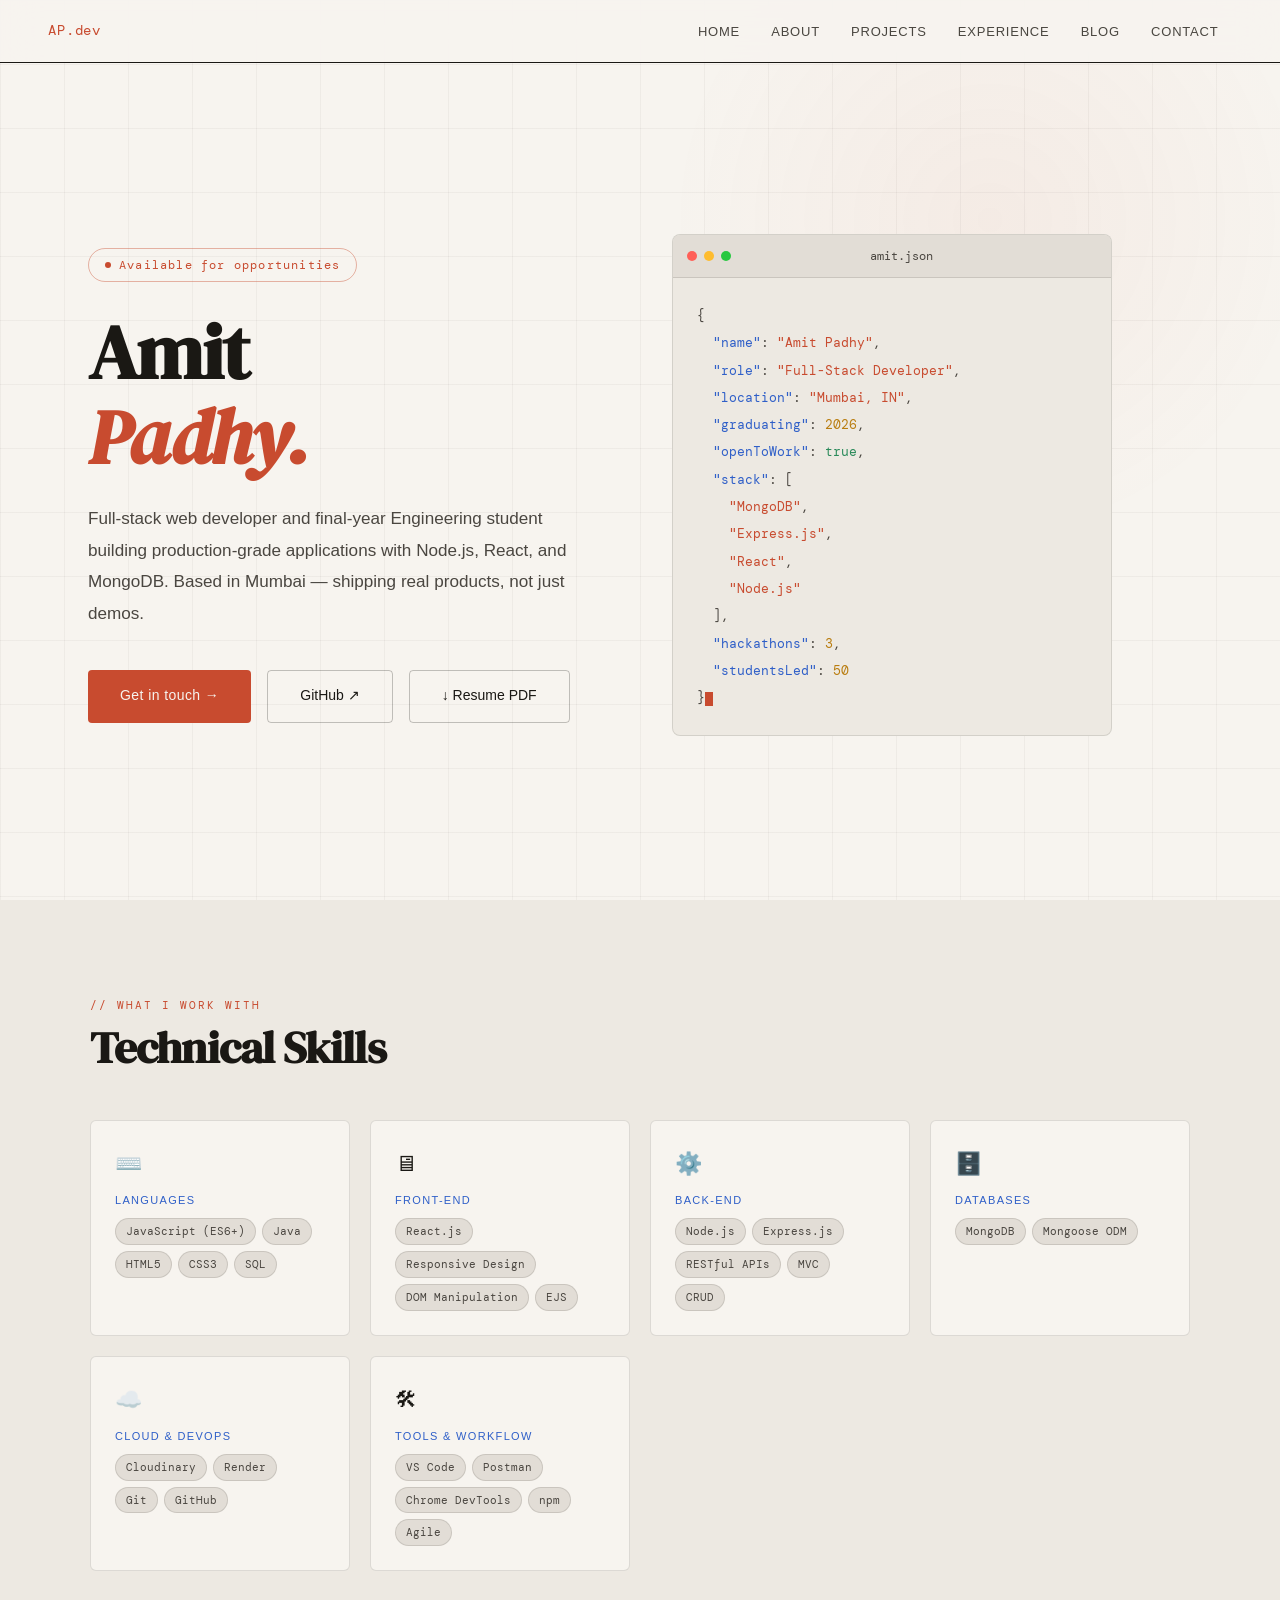
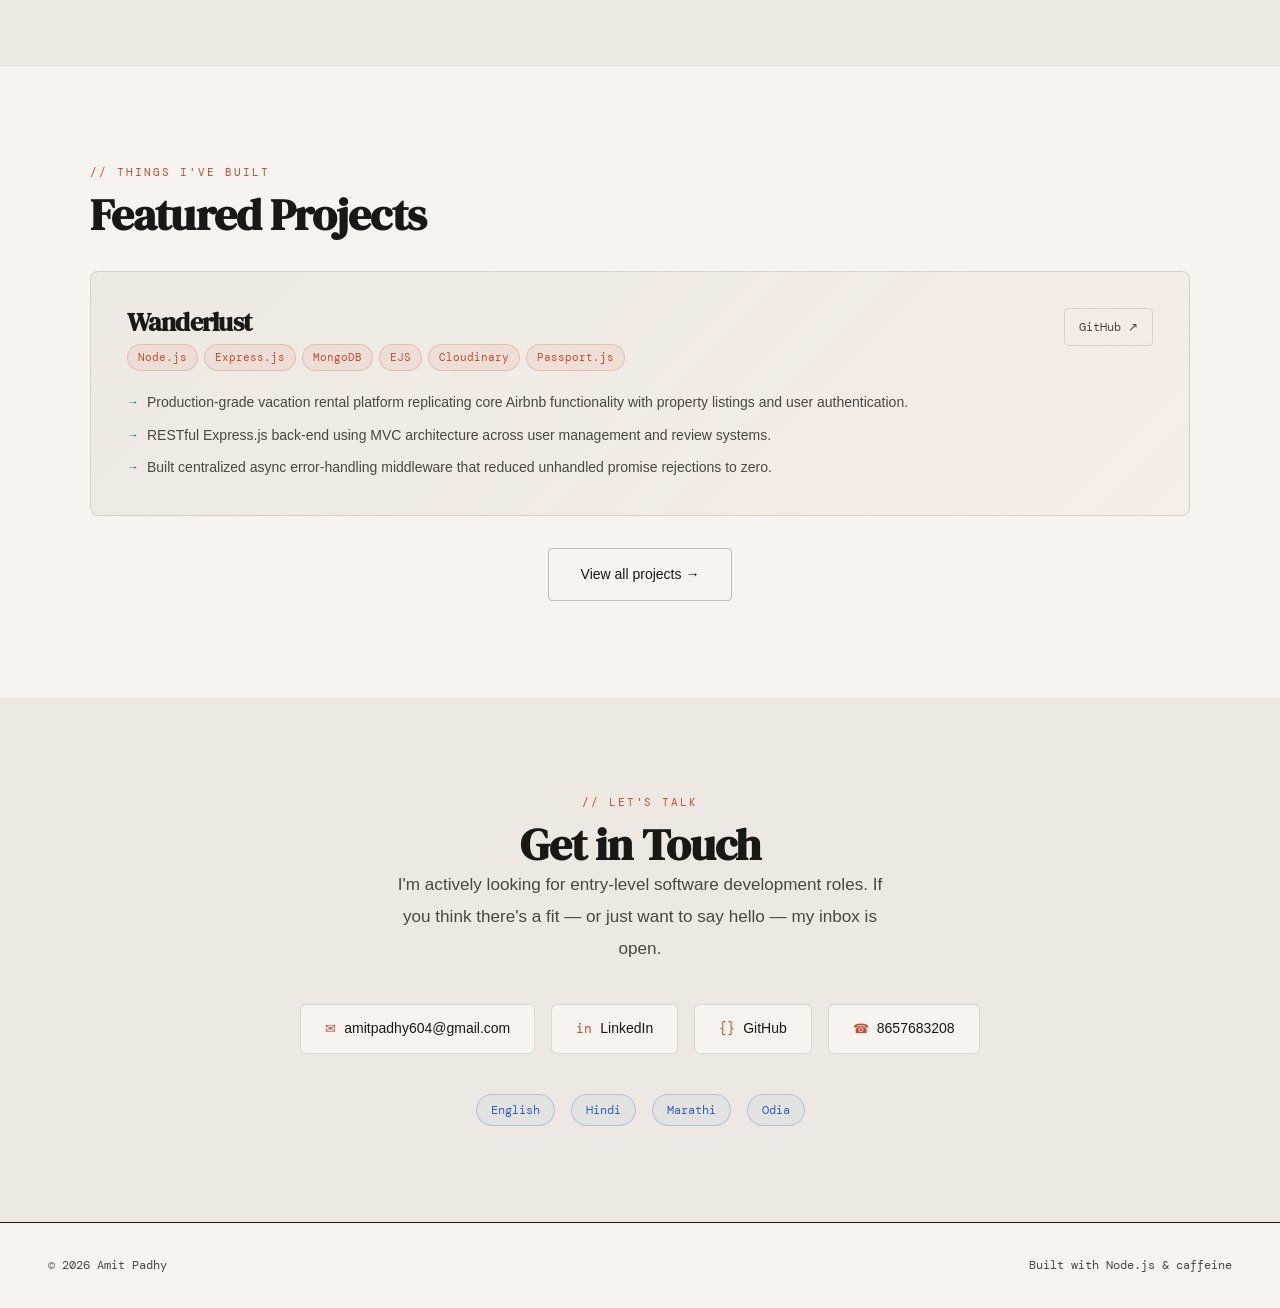
==== commit 4fd9486f: "Moved site files to root directory" ====
--- a/index.html
+++ b/index.html
@@ -7,645 +7,32 @@
 <link rel="preconnect" href="https://fonts.googleapis.com">
 <link rel="preconnect" href="https://fonts.gstatic.com" crossorigin>
 <link href="https://fonts.googleapis.com/css2?family=DM+Serif+Display:ital@0;1&family=DM+Mono:wght@400;500&family=Outfit:wght@300;400;500;600&display=swap" rel="stylesheet">
-<style>
-  *, *::before, *::after { box-sizing: border-box; margin: 0; padding: 0; }
-
-  :root {
-    --bg: #0a0a0f;
-    --surface: #12121a;
-    --surface2: #1a1a26;
-    --border: rgba(255,255,255,0.08);
-    --accent: #7fff6e;
-    --accent2: #4ef0c4;
-    --text: #f0eee8;
-    --muted: #888880;
-    --serif: 'DM Serif Display', Georgia, serif;
-    --sans: 'Outfit', sans-serif;
-    --mono: 'DM Mono', monospace;
-  }
-
-  html { scroll-behavior: smooth; }
-
-  body {
-    background: var(--bg);
-    color: var(--text);
-    font-family: var(--sans);
-    font-size: 16px;
-    line-height: 1.7;
-    overflow-x: hidden;
-  }
-
-  /* ── NAV ── */
-  nav {
-    position: fixed;
-    top: 0; left: 0; right: 0;
-    z-index: 100;
-    display: flex;
-    align-items: center;
-    justify-content: space-between;
-    padding: 1.25rem 3rem;
-    background: rgba(10,10,15,0.85);
-    backdrop-filter: blur(12px);
-    border-bottom: 0.5px solid var(--border);
-  }
-
-  .nav-logo {
-    font-family: var(--mono);
-    font-size: 14px;
-    color: var(--accent);
-    letter-spacing: 0.05em;
-    text-decoration: none;
-  }
-
-  .nav-links {
-    display: flex;
-    gap: 2rem;
-    list-style: none;
-  }
-
-  .nav-links a {
-    font-size: 13px;
-    font-weight: 500;
-    letter-spacing: 0.06em;
-    color: var(--muted);
-    text-decoration: none;
-    text-transform: uppercase;
-    transition: color 0.2s;
-  }
-  .nav-links a:hover { color: var(--text); }
-
-  /* ── HERO ── */
-  #hero {
-    min-height: 100vh;
-    display: grid;
-    grid-template-columns: 1fr 1fr;
-    align-items: center;
-    padding: 6rem 3rem 4rem;
-    gap: 4rem;
-    position: relative;
-    overflow: hidden;
-  }
-
-  .hero-grid-bg {
-    position: absolute;
-    inset: 0;
-    background-image:
-      linear-gradient(rgba(127,255,110,0.03) 1px, transparent 1px),
-      linear-gradient(90deg, rgba(127,255,110,0.03) 1px, transparent 1px);
-    background-size: 60px 60px;
-    pointer-events: none;
-  }
-
-  .hero-glow {
-    position: absolute;
-    top: -200px; right: -200px;
-    width: 700px; height: 700px;
-    background: radial-gradient(circle, rgba(127,255,110,0.06) 0%, transparent 70%);
-    pointer-events: none;
-  }
-
-  .hero-left {
-    position: relative;
-    z-index: 1;
-  }
-
-  .hero-tag {
-    display: inline-flex;
-    align-items: center;
-    gap: 8px;
-    font-family: var(--mono);
-    font-size: 12px;
-    color: var(--accent);
-    letter-spacing: 0.1em;
-    margin-bottom: 1.5rem;
-    padding: 6px 14px;
-    border: 0.5px solid rgba(127,255,110,0.3);
-    border-radius: 100px;
-  }
-
-  .hero-tag::before {
-    content: '';
-    width: 6px; height: 6px;
-    border-radius: 50%;
-    background: var(--accent);
-    animation: pulse 2s infinite;
-  }
-
-  @keyframes pulse {
-    0%, 100% { opacity: 1; }
-    50% { opacity: 0.3; }
-  }
-
-  h1 {
-    font-family: var(--serif);
-    font-size: clamp(3.5rem, 6vw, 5.5rem);
-    line-height: 1.05;
-    letter-spacing: -0.02em;
-    color: var(--text);
-    margin-bottom: 1.5rem;
-  }
-
-  h1 em {
-    font-style: italic;
-    color: var(--accent);
-  }
-
-  .hero-desc {
-    font-size: 1.05rem;
-    color: var(--muted);
-    max-width: 480px;
-    margin-bottom: 2.5rem;
-    line-height: 1.8;
-  }
-
-  .hero-cta {
-    display: flex;
-    gap: 1rem;
-    flex-wrap: wrap;
-  }
-
-  .btn-primary {
-    display: inline-flex;
-    align-items: center;
-    gap: 8px;
-    padding: 0.85rem 2rem;
-    background: var(--accent);
-    color: #0a0a0f;
-    font-family: var(--sans);
-    font-size: 14px;
-    font-weight: 600;
-    text-decoration: none;
-    border-radius: 6px;
-    transition: opacity 0.2s, transform 0.2s;
-    letter-spacing: 0.02em;
-  }
-
-  .btn-primary:hover { opacity: 0.88; transform: translateY(-1px); }
-
-  .btn-ghost {
-    display: inline-flex;
-    align-items: center;
-    gap: 8px;
-    padding: 0.85rem 2rem;
-    background: transparent;
-    color: var(--text);
-    font-family: var(--sans);
-    font-size: 14px;
-    font-weight: 500;
-    text-decoration: none;
-    border-radius: 6px;
-    border: 0.5px solid var(--border);
-    transition: border-color 0.2s, transform 0.2s;
-  }
-
-  .btn-ghost:hover { border-color: rgba(255,255,255,0.25); transform: translateY(-1px); }
-
-  .hero-right {
-    position: relative;
-    z-index: 1;
-    display: flex;
-    align-items: center;
-    justify-content: center;
-  }
-
-  .terminal-card {
-    width: 100%;
-    max-width: 460px;
-    background: var(--surface);
-    border: 0.5px solid var(--border);
-    border-radius: 12px;
-    overflow: hidden;
-    font-family: var(--mono);
-  }
-
-  .terminal-bar {
-    display: flex;
-    align-items: center;
-    gap: 8px;
-    padding: 12px 16px;
-    background: var(--surface2);
-    border-bottom: 0.5px solid var(--border);
-  }
-
-  .dot { width: 10px; height: 10px; border-radius: 50%; }
-  .dot-r { background: #ff5f57; }
-  .dot-y { background: #febc2e; }
-  .dot-g { background: #28c840; }
-
-  .terminal-title {
-    font-size: 12px;
-    color: var(--muted);
-    margin-left: auto;
-    margin-right: auto;
-    transform: translateX(-16px);
-  }
-
-  .terminal-body {
-    padding: 1.5rem;
-    font-size: 13px;
-    line-height: 2;
-  }
-
-  .t-comment { color: #555570; }
-  .t-key { color: var(--accent2); }
-  .t-str { color: var(--accent); }
-  .t-num { color: #f9a96e; }
-  .t-bool { color: #c992f0; }
-  .t-bracket { color: var(--muted); }
-  .t-cursor {
-    display: inline-block;
-    width: 8px; height: 14px;
-    background: var(--accent);
-    vertical-align: middle;
-    animation: blink 1.2s step-end infinite;
-  }
-  @keyframes blink { 0%,100%{opacity:1} 50%{opacity:0} }
-
-  /* ── SECTIONS ── */
-  section { padding: 6rem 3rem; }
-
-  .section-label {
-    font-family: var(--mono);
-    font-size: 12px;
-    letter-spacing: 0.15em;
-    color: var(--accent);
-    text-transform: uppercase;
-    margin-bottom: 0.5rem;
-  }
-
-  h2 {
-    font-family: var(--serif);
-    font-size: clamp(2rem, 4vw, 3rem);
-    line-height: 1.1;
-    letter-spacing: -0.02em;
-    color: var(--text);
-    margin-bottom: 3rem;
-  }
-
-  /* ── SKILLS ── */
-  #skills { background: var(--surface); }
-
-  .skills-grid {
-    display: grid;
-    grid-template-columns: repeat(auto-fit, minmax(220px, 1fr));
-    gap: 1.5rem;
-  }
-
-  .skill-card {
-    background: var(--bg);
-    border: 0.5px solid var(--border);
-    border-radius: 10px;
-    padding: 1.5rem;
-    transition: border-color 0.2s, transform 0.2s;
-  }
-  .skill-card:hover { border-color: rgba(127,255,110,0.25); transform: translateY(-3px); }
-
-  .skill-card-icon {
-    font-size: 24px;
-    margin-bottom: 0.75rem;
-  }
-
-  .skill-card h3 {
-    font-size: 13px;
-    font-weight: 600;
-    letter-spacing: 0.08em;
-    text-transform: uppercase;
-    color: var(--accent2);
-    margin-bottom: 0.75rem;
-  }
-
-  .skill-tags {
-    display: flex;
-    flex-wrap: wrap;
-    gap: 6px;
-  }
-
-  .tag {
-    font-family: var(--mono);
-    font-size: 11px;
-    padding: 3px 10px;
-    background: var(--surface2);
-    border: 0.5px solid var(--border);
-    border-radius: 100px;
-    color: var(--muted);
-  }
-
-  /* ── PROJECTS ── */
-  #projects { background: var(--bg); }
-
-  .project-card {
-    background: var(--surface);
-    border: 0.5px solid var(--border);
-    border-radius: 12px;
-    padding: 2.5rem;
-    margin-bottom: 1.5rem;
-    display: grid;
-    grid-template-columns: 1fr auto;
-    gap: 2rem;
-    align-items: start;
-    transition: border-color 0.2s;
-  }
-  .project-card:hover { border-color: rgba(127,255,110,0.2); }
-
-  .project-name {
-    font-family: var(--serif);
-    font-size: 1.6rem;
-    margin-bottom: 0.5rem;
-    color: var(--text);
-  }
-
-  .project-stack {
-    display: flex;
-    flex-wrap: wrap;
-    gap: 6px;
-    margin-bottom: 1.25rem;
-  }
-
-  .stack-tag {
-    font-family: var(--mono);
-    font-size: 11px;
-    padding: 3px 10px;
-    background: rgba(127,255,110,0.07);
-    border: 0.5px solid rgba(127,255,110,0.2);
-    border-radius: 100px;
-    color: var(--accent);
-  }
-
-  .project-bullets {
-    list-style: none;
-    display: flex;
-    flex-direction: column;
-    gap: 0.6rem;
-  }
-
-  .project-bullets li {
-    font-size: 14px;
-    color: var(--muted);
-    padding-left: 1.25rem;
-    position: relative;
-    line-height: 1.6;
-  }
-
-  .project-bullets li::before {
-    content: '→';
-    position: absolute;
-    left: 0;
-    color: var(--accent2);
-    font-size: 12px;
-  }
-
-  .project-links {
-    display: flex;
-    flex-direction: column;
-    gap: 10px;
-    align-items: flex-end;
-  }
-
-  .icon-link {
-    display: inline-flex;
-    align-items: center;
-    gap: 6px;
-    font-family: var(--mono);
-    font-size: 12px;
-    color: var(--muted);
-    text-decoration: none;
-    padding: 8px 14px;
-    border: 0.5px solid var(--border);
-    border-radius: 6px;
-    white-space: nowrap;
-    transition: color 0.2s, border-color 0.2s;
-  }
-  .icon-link:hover { color: var(--text); border-color: rgba(255,255,255,0.2); }
-
-  /* ── ALSO: VoxScript ── */
-  .project-card.secondary {
-    background: linear-gradient(135deg, var(--surface) 0%, rgba(78,240,196,0.04) 100%);
-  }
-
-  /* ── EXPERIENCE ── */
-  #experience { background: var(--surface); }
-
-  .timeline {
-    position: relative;
-    padding-left: 2rem;
-  }
-
-  .timeline::before {
-    content: '';
-    position: absolute;
-    left: 0; top: 0; bottom: 0;
-    width: 1px;
-    background: linear-gradient(to bottom, var(--accent), transparent);
-  }
-
-  .timeline-item {
-    position: relative;
-    margin-bottom: 3rem;
-    padding-bottom: 3rem;
-    border-bottom: 0.5px solid var(--border);
-  }
-  .timeline-item:last-child { border-bottom: none; margin-bottom: 0; padding-bottom: 0; }
-
-  .timeline-dot {
-    position: absolute;
-    left: -2.375rem;
-    top: 0.35rem;
-    width: 10px; height: 10px;
-    border-radius: 50%;
-    background: var(--accent);
-    border: 2px solid var(--bg);
-  }
-
-  .timeline-meta {
-    display: flex;
-    align-items: baseline;
-    justify-content: space-between;
-    margin-bottom: 0.25rem;
-    flex-wrap: wrap;
-    gap: 0.5rem;
-  }
-
-  .timeline-role {
-    font-size: 1.05rem;
-    font-weight: 600;
-    color: var(--text);
-  }
-
-  .timeline-date {
-    font-family: var(--mono);
-    font-size: 12px;
-    color: var(--accent2);
-  }
-
-  .timeline-org {
-    font-size: 13px;
-    color: var(--muted);
-    margin-bottom: 1rem;
-    font-style: italic;
-  }
-
-  .timeline-bullets {
-    list-style: none;
-    display: flex;
-    flex-direction: column;
-    gap: 0.5rem;
-  }
-
-  .timeline-bullets li {
-    font-size: 14px;
-    color: var(--muted);
-    padding-left: 1.25rem;
-    position: relative;
-    line-height: 1.65;
-  }
-  .timeline-bullets li::before {
-    content: '·';
-    position: absolute;
-    left: 0;
-    color: var(--accent);
-    font-size: 18px;
-    line-height: 1.2;
-  }
-
-  /* ── EDUCATION ── */
-  #education { background: var(--bg); }
-
-  .edu-grid {
-    display: grid;
-    grid-template-columns: 1fr 1fr;
-    gap: 1.5rem;
-  }
-
-  .edu-card {
-    background: var(--surface);
-    border: 0.5px solid var(--border);
-    border-radius: 10px;
-    padding: 1.75rem;
-    transition: border-color 0.2s;
-  }
-  .edu-card:hover { border-color: rgba(127,255,110,0.2); }
-
-  .edu-degree {
-    font-family: var(--serif);
-    font-size: 1.25rem;
-    margin-bottom: 0.25rem;
-  }
-
-  .edu-school {
-    font-size: 13px;
-    color: var(--muted);
-    margin-bottom: 0.75rem;
-  }
-
-  .edu-year {
-    font-family: var(--mono);
-    font-size: 12px;
-    color: var(--accent);
-  }
-
-  /* ── CONTACT ── */
-  #contact {
-    background: var(--surface);
-    text-align: center;
-  }
-
-  .contact-desc {
-    font-size: 1.05rem;
-    color: var(--muted);
-    max-width: 500px;
-    margin: 0 auto 2.5rem;
-    line-height: 1.8;
-  }
-
-  .contact-links {
-    display: flex;
-    justify-content: center;
-    gap: 1rem;
-    flex-wrap: wrap;
-    margin-bottom: 3rem;
-  }
-
-  .contact-chip {
-    display: inline-flex;
-    align-items: center;
-    gap: 8px;
-    padding: 0.75rem 1.5rem;
-    background: var(--bg);
-    border: 0.5px solid var(--border);
-    border-radius: 8px;
-    color: var(--text);
-    text-decoration: none;
-    font-size: 14px;
-    transition: border-color 0.2s, transform 0.2s;
-  }
-  .contact-chip:hover { border-color: rgba(127,255,110,0.3); transform: translateY(-2px); }
-  .contact-chip span { color: var(--accent); font-family: var(--mono); font-size: 13px; }
-
-  .langs {
-    display: flex;
-    justify-content: center;
-    gap: 1rem;
-    flex-wrap: wrap;
-  }
-
-  .lang-badge {
-    font-family: var(--mono);
-    font-size: 12px;
-    padding: 5px 14px;
-    border: 0.5px solid rgba(78,240,196,0.2);
-    border-radius: 100px;
-    color: var(--accent2);
-    background: rgba(78,240,196,0.04);
-  }
-
-  /* ── FOOTER ── */
-  footer {
-    background: var(--bg);
-    border-top: 0.5px solid var(--border);
-    padding: 2rem 3rem;
-    display: flex;
-    align-items: center;
-    justify-content: space-between;
-  }
-
-  footer p {
-    font-family: var(--mono);
-    font-size: 12px;
-    color: var(--muted);
-  }
-
-  /* ── RESPONSIVE ── */
-  @media (max-width: 768px) {
-    nav { padding: 1rem 1.5rem; }
-    .nav-links { display: none; }
-    #hero { grid-template-columns: 1fr; padding: 5rem 1.5rem 3rem; }
-    .hero-right { display: none; }
-    section { padding: 4rem 1.5rem; }
-    .project-card { grid-template-columns: 1fr; }
-    .project-links { flex-direction: row; align-items: flex-start; }
-    .edu-grid { grid-template-columns: 1fr; }
-    footer { flex-direction: column; gap: 0.5rem; text-align: center; }
-  }
-</style>
+<link rel="stylesheet" href="css/style.css">
 </head>
 <body>
 
 <!-- NAV -->
 <nav>
-  <a href="#" class="nav-logo">AP.dev</a>
+  <a href="index.html" class="nav-logo">AP.dev</a>
   <ul class="nav-links">
-    <li><a href="#skills">Skills</a></li>
-    <li><a href="#projects">Projects</a></li>
-    <li><a href="#experience">Experience</a></li>
-    <li><a href="#contact">Contact</a></li>
+    <li><a href="index.html">Home</a></li>
+    <li><a href="about/index.html">About</a></li>
+    <li><a href="projects/index.html">Projects</a></li>
+    <li><a href="experience/index.html">Experience</a></li>
+    <li><a href="blog/index.html">Blog</a></li>
+    <li><a href="index.html#contact">Contact</a></li>
   </ul>
+  <button class="nav-toggle" aria-label="Toggle menu">
+    <span></span><span></span><span></span>
+  </button>
 </nav>
+
+<div class="page">
+<div class="hero-grid-bg"></div>
 
 <!-- HERO -->
 <section id="hero">
-  <div class="hero-grid-bg"></div>
   <div class="hero-glow"></div>
-
   <div class="hero-left">
     <div class="hero-tag">Available for opportunities</div>
     <h1>Amit<br><em>Padhy.</em></h1>
@@ -655,12 +42,11 @@
       Based in Mumbai — shipping real products, not just demos.
     </p>
     <div class="hero-cta">
-      <a href="mailto:amitpadhy604@gmail.com" class="btn-primary">Get in touch →</a>
-      <a href="https://github.com/amitpadhyart" target="_blank" class="btn-ghost">GitHub ↗</a>
+      <a href="index.html#contact" class="btn-primary">Get in touch →</a>
+      <a href="https://github.com/amitpadhyart" target="_blank" rel="noopener" class="btn-ghost">GitHub ↗</a>
       <a id="resume-dl" class="btn-ghost" style="cursor:pointer;">↓ Resume PDF</a>
     </div>
   </div>
-
   <div class="hero-right">
     <div class="terminal-card">
       <div class="terminal-bar">
@@ -677,12 +63,10 @@
         &nbsp;&nbsp;<span class="t-key">"graduating"</span><span class="t-bracket">:</span> <span class="t-num">2026</span><span class="t-bracket">,</span><br>
         &nbsp;&nbsp;<span class="t-key">"openToWork"</span><span class="t-bracket">:</span> <span class="t-bool">true</span><span class="t-bracket">,</span><br>
         &nbsp;&nbsp;<span class="t-key">"stack"</span><span class="t-bracket">: [</span><br>
-        
         &nbsp;&nbsp;&nbsp;&nbsp;<span class="t-str">"MongoDB"</span><span class="t-bracket">,</span><br>
-        &nbsp;&nbsp;&nbsp;&nbsp;<span class="t-str">"Express.js"</span><br>
+        &nbsp;&nbsp;&nbsp;&nbsp;<span class="t-str">"Express.js"</span><span class="t-bracket">,</span><br>
         &nbsp;&nbsp;&nbsp;&nbsp;<span class="t-str">"React"</span><span class="t-bracket">,</span><br>
-        &nbsp;&nbsp;&nbsp;&nbsp;<span class="t-str">"Node.js"</span><span class="t-bracket">,</span><br>
-        
+        &nbsp;&nbsp;&nbsp;&nbsp;<span class="t-str">"Node.js"</span><br>
         &nbsp;&nbsp;<span class="t-bracket">],</span><br>
         &nbsp;&nbsp;<span class="t-key">"hackathons"</span><span class="t-bracket">:</span> <span class="t-num">3</span><span class="t-bracket">,</span><br>
         &nbsp;&nbsp;<span class="t-key">"studentsLed"</span><span class="t-bracket">:</span> <span class="t-num">50</span><br>
@@ -694,224 +78,145 @@
 
 <!-- SKILLS -->
 <section id="skills">
-  <p class="section-label">// what I work with</p>
-  <h2>Technical Skills</h2>
-  <div class="skills-grid">
-    <div class="skill-card">
-      <div class="skill-card-icon">⌨️</div>
-      <h3>Languages</h3>
-      <div class="skill-tags">
-        <span class="tag">JavaScript (ES6+)</span>
-        <span class="tag">Java</span>
-        <span class="tag">HTML5</span>
-        <span class="tag">CSS3</span>
-        <span class="tag">SQL</span>
-      </div>
-    </div>
-    <div class="skill-card">
-      <div class="skill-card-icon">🖥</div>
-      <h3>Front-End</h3>
-      <div class="skill-tags">
-        <span class="tag">React.js</span>
-        <span class="tag">Responsive Design</span>
-        <span class="tag">DOM Manipulation</span>
-        <span class="tag">EJS</span>
-      </div>
-    </div>
-    <div class="skill-card">
-      <div class="skill-card-icon">⚙️</div>
-      <h3>Back-End</h3>
-      <div class="skill-tags">
-        <span class="tag">Node.js</span>
-        <span class="tag">Express.js</span>
-        <span class="tag">RESTful APIs</span>
-        <span class="tag">MVC</span>
-        <span class="tag">CRUD</span>
-      </div>
-    </div>
-    <div class="skill-card">
-      <div class="skill-card-icon">🗄️</div>
-      <h3>Databases</h3>
-      <div class="skill-tags">
-        <span class="tag">MongoDB</span>
-        <span class="tag">Mongoose ODM</span>
-      </div>
-    </div>
-    <div class="skill-card">
-      <div class="skill-card-icon">☁️</div>
-      <h3>Cloud & DevOps</h3>
-      <div class="skill-tags">
-        <span class="tag">Cloudinary</span>
-        <span class="tag">Render</span>
-        <span class="tag">Git</span>
-        <span class="tag">GitHub</span>
-      </div>
-    </div>
-    <div class="skill-card">
-      <div class="skill-card-icon">🛠</div>
-      <h3>Tools & Workflow</h3>
-      <div class="skill-tags">
-        <span class="tag">VS Code</span>
-        <span class="tag">Postman</span>
-        <span class="tag">Chrome DevTools</span>
-        <span class="tag">npm</span>
-        <span class="tag">Agile</span>
-      </div>
-    </div>
-  </div>
-</section>
-
-<!-- PROJECTS -->
-<section id="projects">
-  <p class="section-label">// things I've built</p>
-  <h2>Projects</h2>
-
-  <div class="project-card">
-    <div>
-      <h3 class="project-name">Wanderlust</h3>
-      <div class="project-stack">
-        <span class="stack-tag">Node.js</span>
-        <span class="stack-tag">Express.js</span>
-        <span class="stack-tag">MongoDB</span>
-        <span class="stack-tag">EJS</span>
-        <span class="stack-tag">Cloudinary</span>
-        <span class="stack-tag">Passport.js</span>
-        <span class="stack-tag">Render</span>
-      </div>
-      <ul class="project-bullets">
-        <li>Production-grade vacation rental platform replicating core Airbnb functionality with property listings and user authentication, deployed through the full SDLC.</li>
-        <li>RESTful Express.js back-end using MVC architecture for maintainable, testable code across user management and review systems.</li>
-        <li>Built centralized async error-handling middleware that reduced unhandled promise rejections to zero.</li>
-        <li>Server-side validation for all CRUD operations ensuring data integrity and security throughout the application.</li>
-      </ul>
-    </div>
-    <div class="project-links">
-      <a href="https://github.com/amitpadhyart" class="icon-link" target="_blank">GitHub ↗</a>
-    </div>
-  </div>
-
-  <div class="project-card secondary">
-    <div>
-      <h3 class="project-name">VoxScript</h3>
-      <div class="project-stack">
-        <span class="stack-tag">In Progress</span>
-        <span class="stack-tag">LaTeX</span>
-      </div>
-      <ul class="project-bullets">
-            <li>An emerging project exploring the future of scripting and document automation — "the future that will take place of LaTeX."</li>
-        <li>Available on GitHub — follow along as it develops.</li>
-      </ul>
-    </div>
-    <div class="project-links">
-      <a href="https://github.com/amitpadhyart/VoxScript" class="icon-link" target="_blank">GitHub ↗</a>
-    </div>
-  </div>
-</section>
-
-<!-- EXPERIENCE -->
-<section id="experience">
-  <p class="section-label">// where I've contributed</p>
-  <h2>Experience</h2>
-  <div class="timeline">
-
-    <div class="timeline-item">
-      <div class="timeline-dot"></div>
-      <div class="timeline-meta">
-        <span class="timeline-role">Peer Tech Lead — Web Development</span>
-        <span class="timeline-date">2023 – Present</span>
-      </div>
-      <div class="timeline-org">A.C. Patil College of Engineering, Mumbai</div>
-      <ul class="timeline-bullets">
-        <li>Led technical documentation and peer-learning sessions on full-stack development for 20+ undergraduate students.</li>
-        <li>Organized technical workshops, troubleshooting live coding and deployment issues for 50+ attendees.</li>
-      </ul>
-    </div>
-
-    <div class="timeline-item">
-      <div class="timeline-dot"></div>
-      <div class="timeline-meta">
-        <span class="timeline-role">Hackathon Competitor</span>
-        <span class="timeline-date">2022 – Present</span>
-      </div>
-      <div class="timeline-org">A.C.P.C.E & Intercollegiate Events</div>
-      <ul class="timeline-bullets">
-        <li>Participated in 3+ intercollegiate hackathons, delivering complete software modules within strict 24-hour deadlines.</li>
-        <li>Executed full-stack prototype design, development, and deployment under pressure, adapting to new tools on the fly.</li>
-      </ul>
-    </div>
-
-  </div>
-</section>
-
-<!-- EDUCATION -->
-<section id="education">
-  <p class="section-label">// academic background</p>
-  <h2>Education</h2>
-  <div class="edu-grid">
-    <div class="edu-card">
-      <div class="edu-degree">B.Tech Engineering</div>
-      <div class="edu-school">A.C. Patil College of Engineering, Mumbai</div>
-      <div class="edu-year">2022 – 2026</div>
-    </div>
-    <div class="edu-card">
-      <div class="edu-degree">H.S.C. Science</div>
-      <div class="edu-school">G.N. Khalsa College, Mumbai</div>
-      <div class="edu-year">2020 – 2022</div>
+  <div class="section-inner">
+    <p class="label">// what I work with</p>
+    <h2>Technical Skills</h2>
+    <div class="skills-grid">
+      <div class="skill-card">
+        <div class="skill-card-icon">⌨️</div>
+        <h3>Languages</h3>
+        <div class="skill-tags">
+          <span class="tag">JavaScript (ES6+)</span>
+          <span class="tag">Java</span>
+          <span class="tag">HTML5</span>
+          <span class="tag">CSS3</span>
+          <span class="tag">SQL</span>
+        </div>
+      </div>
+      <div class="skill-card">
+        <div class="skill-card-icon">🖥</div>
+        <h3>Front-End</h3>
+        <div class="skill-tags">
+          <span class="tag">React.js</span>
+          <span class="tag">Responsive Design</span>
+          <span class="tag">DOM Manipulation</span>
+          <span class="tag">EJS</span>
+        </div>
+      </div>
+      <div class="skill-card">
+        <div class="skill-card-icon">⚙️</div>
+        <h3>Back-End</h3>
+        <div class="skill-tags">
+          <span class="tag">Node.js</span>
+          <span class="tag">Express.js</span>
+          <span class="tag">RESTful APIs</span>
+          <span class="tag">MVC</span>
+          <span class="tag">CRUD</span>
+        </div>
+      </div>
+      <div class="skill-card">
+        <div class="skill-card-icon">🗄️</div>
+        <h3>Databases</h3>
+        <div class="skill-tags">
+          <span class="tag">MongoDB</span>
+          <span class="tag">Mongoose ODM</span>
+        </div>
+      </div>
+      <div class="skill-card">
+        <div class="skill-card-icon">☁️</div>
+        <h3>Cloud & DevOps</h3>
+        <div class="skill-tags">
+          <span class="tag">Cloudinary</span>
+          <span class="tag">Render</span>
+          <span class="tag">Git</span>
+          <span class="tag">GitHub</span>
+        </div>
+      </div>
+      <div class="skill-card">
+        <div class="skill-card-icon">🛠</div>
+        <h3>Tools & Workflow</h3>
+        <div class="skill-tags">
+          <span class="tag">VS Code</span>
+          <span class="tag">Postman</span>
+          <span class="tag">Chrome DevTools</span>
+          <span class="tag">npm</span>
+          <span class="tag">Agile</span>
+        </div>
+      </div>
+    </div>
+  </div>
+</section>
+
+<!-- FEATURED PROJECT SNIPPET -->
+<section id="projects" style="background: var(--bg);">
+  <div class="section-inner">
+    <p class="label">// things I've built</p>
+    <h2>Featured Projects</h2>
+    <div class="project-card featured" style="margin-top:2rem;">
+      <div>
+        <h3 class="project-name">Wanderlust</h3>
+        <div class="project-stack">
+          <span class="stack-tag">Node.js</span>
+          <span class="stack-tag">Express.js</span>
+          <span class="stack-tag">MongoDB</span>
+          <span class="stack-tag">EJS</span>
+          <span class="stack-tag">Cloudinary</span>
+          <span class="stack-tag">Passport.js</span>
+        </div>
+        <ul class="project-bullets">
+          <li>Production-grade vacation rental platform replicating core Airbnb functionality with property listings and user authentication.</li>
+          <li>RESTful Express.js back-end using MVC architecture across user management and review systems.</li>
+          <li>Built centralized async error-handling middleware that reduced unhandled promise rejections to zero.</li>
+        </ul>
+      </div>
+      <div class="project-links">
+        <a href="https://github.com/amitpadhyart" class="icon-link" target="_blank" rel="noopener">GitHub ↗</a>
+      </div>
+    </div>
+    <div style="text-align:center; margin-top:2rem;">
+      <a href="projects/index.html" class="btn-ghost">View all projects →</a>
     </div>
   </div>
 </section>
 
 <!-- CONTACT -->
 <section id="contact">
-  <p class="section-label">// let's talk</p>
-  <h2>Get in Touch</h2>
-  <p class="contact-desc">
-    I'm actively looking for entry-level software development roles. If you think there's a fit — or just want to say hello — my inbox is open.
-  </p>
-  <div class="contact-links">
-    <a href="mailto:amitpadhy604@gmail.com" class="contact-chip">
-      <span>✉</span> amitpadhy604@gmail.com
-    </a>
-    <a href="https://www.linkedin.com/in/amit-padhy-2998ba361/" class="contact-chip" target="_blank">
-      <span>in</span> LinkedIn
-    </a>
-    <a href="https://github.com/amitpadhyart" class="contact-chip" target="_blank">
-      <span>{}</span> GitHub
-    </a>
-    <a href="tel:8657683208" class="contact-chip">
-      <span>☎</span> 8657683208
-    </a>
-  </div>
-  <div class="langs">
-    <span class="lang-badge">English</span>
-    <span class="lang-badge">Hindi</span>
-    <span class="lang-badge">Marathi</span>
-    <span class="lang-badge">Odia</span>
-  </div>
-</section>
-
-<!-- FOOTER -->
+  <div class="section-inner">
+    <p class="label">// let's talk</p>
+    <h2>Get in Touch</h2>
+    <p class="contact-desc">
+      I'm actively looking for entry-level software development roles. If you think there's a fit — or just want to say hello — my inbox is open.
+    </p>
+    <div class="contact-links">
+      <a href="mailto:amitpadhy604@gmail.com" class="contact-chip">
+        <span>✉</span> amitpadhy604@gmail.com
+      </a>
+      <a href="https://www.linkedin.com/in/amit-padhy-2998ba361/" class="contact-chip" target="_blank" rel="noopener">
+        <span>in</span> LinkedIn
+      </a>
+      <a href="https://github.com/amitpadhyart" class="contact-chip" target="_blank" rel="noopener">
+        <span>{}</span> GitHub
+      </a>
+      <a href="tel:8657683208" class="contact-chip">
+        <span>☎</span> 8657683208
+      </a>
+    </div>
+    <div class="langs">
+      <span class="lang-badge">English</span>
+      <span class="lang-badge">Hindi</span>
+      <span class="lang-badge">Marathi</span>
+      <span class="lang-badge">Odia</span>
+    </div>
+  </div>
+</section>
+
+</div><!-- .page -->
+
 <footer>
   <p>© 2026 Amit Padhy</p>
-        <p>Built · JS</p>
+  <p>Built with Node.js &amp; caffeine</p>
 </footer>
 
-<script>
-var pdfData = "JVBERi0xLjUKJb/[base64]/[base64]/FDMwDAbRJs0LV2x129K2OYYrmZBNhUeB4kGQwH/A/[base64]/FR1VYMgRVKSx96IQKOf9bh1q1r2YD6wB29O7Cd+X9+d/PSz7w1c34riyBnczQauY1u24w6iOLCc2B/c5YM/hqfXb+9GY89PhrejOBqenl38Z/Tn3SWM9QexlYShj0PHQWR5sTcYO76V+Dz051EcDtuiGE9HY2fYpCNnmI3cePiA87nD30dxMBT39HImPuInUVSr0RgfFK8S9Fb5Yxw4/vCDG0Z7tkAfX1t3uKrQCy1o7vNyLkshlCzn2OANP9iB7dpuCL/OgWW848tct0tc4D6Vr2iN6wvs20l3MPasOHBBHgHIg8SRLmWzSvMFDlyHNkjD/+d8mcrCyqrl1mjbCvAJ/r45OSqCbsTeTcZhEIWx59ox9T0+q/d41qOzX8nyQassf1u+ZPcvXeeNbC7a++evoBX8ohVuR24yrFQzqwpZ7R3WGx4NEhjuhtrqHTuxnCgCbYO6I4/0fKtGnjesZqKuZVWmxWjsg5imoO92uUzVKEmGa73K+d3J3ycOTGwPnIGXWOEgckIr9J1Btjz54097kMOXSzinl8SDT7rfchBAFzsK4LkYTE9+Yz/uH4pmsmMrcl3a0TtRt0VTj3MlyctK9DEbHTQgB23SDIXwgO0OemaoPRNftGcmxjMT9Ew9OC1z6vDB9nw45nitu6WKWrecDhvqps1hYejTmHE9L9RTfpLNgr4tYPZ6XJX0Jj4bUJCizAQ1ppmq6poGNgtuBE9aFaIRKF8QESjISoKEpDCtZg0u/wlFkCoc4Uf94y1xe7HeHny4kjPuMllnBT/inqdnVxPcs0VNt6rCUTRLSW3pvSxkox2dGpqKfnNRy3kJmOGGIbx0S+uWiGUK/QAWSFT4SzOIuknvC8FjBUg9zOTWjrNKSynnvbY1yd6Ph5dgfCntMoBVppmSq+bVPiH9Wmkl58L6q9bQ5tCm8OGdSLMGTu0H4XDaqIrg1IUOabFuZIamjv1WqoKNLsd1VdABFU+Ui1XDQxpqglla6FsvaOtVA1tmRM3FfTufm/duGy4csyjSe+qv0oZR3RmipPR3tIvxDP0N406ZNeSGe067MGaPUmkWaG9epP0DWj9KOKKxiRq/kB7xN8eZBSxR4IPcHBO+afuq1ANtDBpAHk1F1sB2XNM6bZmbQXWjZNZQcyOXemqpty9qEHkQOsOpEJs5062tNmo9LkwE5QkfWbve9ybMLjtnxHnAiPkwe31Hnxv1tlphn2JtVEHSIWNtq7amACuXK/SKZEirwdRGjqzchgN0aawG9E2Wl7VmYynq7RVN2Cl/pnUKkFVvIAvbCSJQCY2sBS9S0WCCPfhGr0qYJXGT2tpbLXraOEwLdmkdCh99/AchuY6VOBEJ6U5k5kAa8R9kUdQHkD6Evw4QphcjfbKL9KGbWG7ESH+VlvM2nYv6Hwepy2VKitkAwYYUnU/DHxHaWEuXPczgpou766uAlTKZTj1unv52xQv297djRD9j6AOfGnmgm/F5mR/apMdQwxCErzV5TlXWHML2ckgGVxxydnPNzCwtpTbatthYFJDCyyl1JL4IYYOgZP8pQMtBQKd4DQYC8f3h2AF8wtF4gxMWPvwFD+ZI559XChhC74zn07tZy5Z5evuWj/E4PBnG+R7fJtxfaWdYaDRC5wIT1p6iBHefvMMO/zqjaW+Mt6BIoHOJfesjhw/p8GcpBKG01gCW+MMf8CcAEYJi0dmA9hRHTO8aQkZ19poPrN9IqzW75s3ZNW8XWB93I/7Hze9ZaRMT6owpLlS1FF0qcYdmwXMXRsDlavm0didF1eav6Fgw0c2qf1If1tX8A2Jcc/CcHk0iy1StcR+89XeC0Z597UysCo2Ra6PYnuftHv/pjT9XB/+PBIko180yLV8kUxTaEYH5fdv3OltGO25aZTZoTG+Pr3d8Fb/canhQs0rBNjPufrOCoCq/9EPK6VwW4qeLPQzAzAgxHFhWUFEYfV482JMI/AXHOBQGAteG/vE3CAMBSBz4NK38OxqDjpmAPqpoa8R4UOgHoNv4FBIWA/XHHkT/EdOo1/tRApQh08KiFrBdDdo6cML7LYAlCnivQl2YHhYK6GNg73wMEBsDjygm93G2MzggO5vse2cCL7Q1do4CCPoaPw/MYR+fg7HoKzcAweOrVu0hw1ctfJvWEAnh6AjaqvkKCe7E5HdajhqZduoJ/azat2LH3R74wXXsJ0oQkCaQmwpEVHzNd3NJ80HbKiJBTqiIiZP+Tq3pSONqn6+BbY7nKsVkB3t80t3vuftqVUhjvziwAXBr5wv6qpNFfJhp+8fvmNK9okYleCwybWzIKiWo16lU9xqpNRyD3wdxzEKJSSiz1mQbXfaH6CPLrEC1c/kJjmHy2X6vQta4ar3DeNvaRI20ha0TN+bTWceUNjYb7MXv52lt0iUDBRbt7rXQMddCfbg6zmjKgI8p/XQI7gJ2bLgNfbxnkB2LkidoG0iQv1B+CgM6LoMvqaLcoI//[base64]/lkzck3IG8wG8q5ioS0GgvScvUsXRURtqhr2pvoC5sZlhnEtySYdzs0KmZtgDSPgMPzQkg/[base64]/My8kho+hVSvnyv+mzKIQp1zDW60onLtcokS4LFDRNVD52bAO6LewZFn9+aYgsSHttgyf8Tog65dhCMvQcrjN7DpMCfNLuAE6IcEQtW3hq3N501+KB31791mgcJ0tVzR1J2xolKW/ExoX2EbJq/FYjrCjJCSmWhoFYI/tZd1veV6LD9kKkim3Lc7ttbdWdD3kw1/5gBpNLmZjLX0zcxHTtWYU09m43sBKTwgCH6Mr9WE37AX8iaIa4g7kKQIaSWVuAxA7kVh7kVr6TfIPcCniEFYSc1V2YXCkMu4wRAGZSLVc6+xaNbCp1AF2C4X9H+ufUmli3Guwm1vketPGDwLId3Jle1LVdF2YPI0In/XTLOZAom6Pm7we25dqedgDbjr8ZEfQjT5uxh4GYEWlNzXiRg+V4fM7XZbqUGdJrOzDF+S5aUJ8GoKKmR3Otg8/ej/jrdhClsPQv5lJjBXZ4VL+veZlcFFwnJOfFzlt3Q3vsek/FHMmdSTkKXfSCFnM4NPyubA/trj9eVC1z9VykSH/EC8jeiyjFrao0H234mLoiDwcXQDVaYhI2JjN/[base64]/myYWhNYSO5dtO5jLU7gRTYCiPeVAGIoDaLHiyiN/v+PNEOdcuoYRib55XvkMB4+lFRgA+aPR8MmMJKynlGHqMtE8BliDiUiupvROjEFbDJMwYTdJXJrTvuY/ISGSeFmaCdAqXvhENpruruvqbsZhvWCvr3rBfdcHx8qDlScL7r2j5xCYmTHIkbbsR9zS45Xjt+J1dyoOV4Hl5o2fEEBoS1H4a48sekT/WvEAySUK+3Isd9zZBhLd5T6UjJANKzMc/8SWHYd8EqMrhr0+73JK3D1PVfB1Kt/x0othmF0XcjV4aG7cKF7yl6BPdmjGTZnWdetAY2ZrqzRc0CKwuvqBlnYLpo/wWZ6V4PnkOmCK9v2UFvhfsLiRBEE6vAbEBYnDCzP3FdZhF8ojw2G+Y9xY8dUPNt9NlmB5ZLAOUZW8B899mGvGTp2XZAWZ3YX1tTSKAjbnGbaxDQRfIJTvbF+tUhxvyzSomaeyqBpLp3wH7ewIiX311ht23ZgsyP9B3Yeb5/Bfe41AFiXZ/6DLs9l0/tPoLflTN8LQPLypEXYkRU538IiksTyvGjnkpiC2ZR4a/Wgg155+JYGLKaQ9cLcBMsyl0aqKaDBwvwv3E0u0z269mCfzrbjvaXQKBTkD0euhyYH/s3gikHbXHFqCo4oARR868of2BLA7HK5AazuUk7Hk/49kpLmHviRnkFB/wNiBJ/3CmVuZHN0cmVhbQplbmRvYmoKOSAwIG9iago8PCAvRmlsdGVyIC9GbGF0ZURlY29kZSAvTGVuZ3RoMSA3MjcgL0xlbmd0aDIgMjExMjggL0xlbmd0aDMgMCAvTGVuZ3RoIDIxNzI3ID4+CnN0cmVhbQp4nGy4Y3AmXBYtHNvqOE/YsW3bRsd5YpuddJyObdu2bdu27eR7Z+bO3LpVX50/G2vXXnud/ePUIScWt7N1VvWwBzLRMdEzcgNUxIU1GbkYGQGM9Cxw5OQijkBDZws7W1FDZyA3QANoAlAB2gOYmAHMjIxMcOQAETt7D0cLM3NnAKUx1b+DAHVrQxMLGwtHgLqdtZ2rhbE5gNfV1VXQ1cmF3tGFn/6fIhUgEOBsDgSYWlgDASIKilpS8hIASgl5NYAE0BboaGgNUHQxsrYwBshaGANtnYBUAFM7R4D1fxyAsZ2ticW/ODnR/5uArSvQ0fkfYqaOdjYAOTFVIXEFeVWAmAiDqgjA0NYEICv5T7mtsxP3P2igsZH7v6ajBTj/z7I2/J9l9D/rf1lH9/9Y9HBMTAATC2NngBHQzMIWjuFfuknZmtoB2P8TNnGx/2/qH0JO//ADUP6jIRXABGj6D9rF2lre0AYIoBSxs7F3cQY6AuTsTICOtgBhO2sTgJi7M9DWBGjyX7ShjYW1x/8v/v8gpJwN/9FDyNbsHwUZ/xOycBK3cAeaKFo4/yO5qaH1P1L9O64B/M/9/KvRf6r/aQX4515N7GytPf5Pw3+G+Xc7BiFNRWVRSZr/rcG/02K2xnYmFrZmABXnfxQ1dDT5X+DfaUVDi//s0H+p/HenAEz/15czdHa0cAfoMNL/a0kY/3X+a+n+X5SwsJ27Fx0zCweAjoWZE8DEwckF4GJl9fl/6Bq7ODoCbZ3/Lfs/s/zX//c6AYHuQGO41SU7Y55Ay+Sm4NLfYvkzZZA0M1MGajRLTKDLk13XOqgWA+Ym+geXuHequDluCATTf4z4di62pe4aSQyjgQhH4xMRxKG6S7gvhaRlZr+rNt+Ucl9rQ/WuINRxbIzlIa7Dbp1T11b9FaknWNOzzqqkHYr5UCWYIgxK2nohUbZiVuYfbCWodH+ipWl/IQD3aCpRZsyD8q6MBF52V8FCcgJ2EK7JcfTN80r/2B+EaOfsPRi2YZ2tMwfS2IAM2/1l0WprzZgs4i8XA/0O3ZbdWd3IhsZTDqFgI06aXQm73LxvqcTJ0U4h/oVLfXsaXjSnx39KpqUug5V1EvtLltttD3eJdEvGPZf1ItVpJES5zdgUSEViUZXIITFqoJNskavnkOXHLs8eJT7ycQSKNvv41q5mucIqSGCkqJzNjddWbJZg0qLx4GytuSOy+rf6nXiHPZwJpRT1NRIBD6vIfKV+CkgBV3ya/8ZcqiJV/beytgrYoxsRkAvXDjRSH/YWPjg43qKbfPCa5oOKxNBkncArBSidNjdEW2IrKSYxtIah80nCTAf2m/Pd1cDGdvRNzBd9E/AVOOBU7B86r8vKsO/ifuRZRKqhUBfOC3UGqwqFC7IeSPCS20wJwOd02MTYZhOmEH7FMfJQZ5VFuMgh7q3MVoX87ZYJ0KXi8ci9hqbosIn6zFgitajVw290NdageR2mnU3l1YUwz+ndsg4c+8DUCxgU7mJTC9qHkt1NvUkW2avY8eIs/ZGcLAeayWjcExpqlcWDzbG/ucB8U/9XrtYFi+WQzLWG2QZ0bZmp0nHpJgfuXb7vHR5Vy4jzuMgTUoXHP0aB4DogUZB0z/Whwzw3xXCly+5U3Ln7dp099EdBFN7GDzGlvGVaP4cNlik7LNObKYp9MWFtDbgk/Hdt8OZScuLIXIvVl7vw1JRg0gLWjIQA5bH8Jx/buT+thgzyLSz3CAGaEN+cmnGR6mUckPPEUNh8U0LZijShQzVDcrZ4IKcZvftXmEbcF2FTgXONdv6oZew6+pSmDn2H29nNPz4sBfqxzr8+IFCF+sPDrBf7syA5j0ZMjsAmAXZysHfbl4Kd9ktlo6rsSqXaY3XUSbshsy/TIPT5DncIenzxxgiULJ0DfSquNU03YpwsUFNLdHvuoUejztoavif0G0PXCZIgd8R9+zLoWTdw6pd6FbfgYe7UOjX4/sNJ3DY/Gqy35jKi4oXn5s4PazgQ4izOz1118iRBBkUnm0GQ5ctjfQlZT1VWUqF6b4xe1yCiICGUdrTL8HgggmRhTMGXf9ZmK7ZuKvsezLoRgAzCmrbm+YeJ8bh91ywXlnW22QKLR6VDobTReQhUH2mrGvdAXImMwMbRCDY9UihNOsckeyxGb/KIeXY7FduidIRCKFXFIARjQOVqQRennybWyZbdD504z5l8E9Vbwa4CFcoYmIOyfIiRrn0J4Yd8AVjbVHUPbPBw0ERNOfAFfH66Au9MNdc0OusdOknm5L7eQqTXsryVfTtZ9pYbpvyaF5LxCuHmxIp4lWWEMPl3QiuztAdJ2DSY/XXmCjln+L5IhXUJtup+EOQroI8YYXj1B3FDp62QibOsaWAv8nspaALsNOzPECc/ZhPtzQ9QXNw1xSvu3fe76XW8tnNhMgnflrsSDC6m66DafLr4y0+pafMSRWwCoa1WW6DJk1IwD2Z/eq119LWhDcz7bGxDyJQY0nrbNm2dzjJ2y2xBX3u8vIfY+3+d3IXKz1JXYw8gT7Tx6ckJ8mSAlAa0K8hFQfp5jtugknIegYumTApK+DJr8AwjfIfOrbWkd/o9NcX8FArdOCbmJI/eO9v8bL6KzhjVXwjJT/vd87vxUVqenWQVzws9E1zCNPayjOgmQLIFogG87VvuhyrRbcWz3U3l6xmRoxw9C3bncBrVo7fGiA+HwF0v+K8Xmms6aa+hZIge1JKK7NhF/zuls/ItTtVq7k4POGaj16p9ogtO/qiEKPlA206uwVxVFzA7UwXaStXPAb/1YRc9RJW3eaExFIwmQjiCAkXUzc1XymoBUkRdYrg18EnVb/Xh9Q0sAfysSHEVr2Gcd+hMrfO+PE4fXR9jHGp6kKSyAL6DQrjs2mQYhxCIhLGpGD8C/W5QPJXx4GWzX7bhyCLWX2tXPcXwNFZ/[base64]/S2Xpok48jBTLTj1Ngo5MTSUujc/PQ0kt0UTO8RleXwmzRgFOS++WOeCLyoxuWfBua+OKZtjAQNJO+c6Nnar9muxGs+aYP6oFMOlkDpwapMBBisN2uvgmveIEbtoVHw4Mj8yxGfFOurAjKXMEBu0foUWEsB7cvOpBHUela70bVII+OBJR8c0JiJ2cJ3d450qx1c1I4uFgbeVd5R9/ol9aiFhp2h2UtuaLs64GfyTlhax8TAZ6r+o82id7Mzqw2ov4/YmRbtlHE6r/cpBx72ER2fdZL3ULWtfIhfTuHo4M3qiCfRI/A1Unal4U734jhv08DMIek2oYqPfdA36GrIaLMF/SYiHK+KnP9gJchk3Uv+9we/uCLDiXIGqpKdQum94D8g6QWkYTqQLQHJYCXEeHGnFedHBqBiEAdf62S/kn/HXive5icsxCHFGSZ9i2XEQS5aoxUYwpuJ2oT/Ovli3QZzWOKdpOXGTimBsr/W0IEab9WrOihs5PX7377BoNWLOuzGSPRG8YIF0WbY0W5UU87EJVcBsW8ocETqRSKmRMj8c6R+5FVuNn9wGi8Dy/Wsw92L+sUxKDzLkEYONFUppdGhNhOcLNJiK3zCuJZ1i1UnvwXgD+6zOo5l5k4miyw0tbDdsLxhG7HmzIigY0Fdw8ScSLSAX21ciB3SJppAYVPGsesTpZjVUXqXvvPkqLHbVaWLGCWwSKn28xuAVgT5XyMAflFOiH/bCpU9DiYmSv074VsF3GBqZpCsbF9KwVPARGpslvaVH4168mS+oEaPCzfac/9hz6Kn7u7EFzvcHwJJs8mcjdgsktBK75vdf3lXQkPitcfhrOJfx/F5dUdfL8BwhIpZo82M7DKQxlawzQQKKSzWZX39rqrOcy1vuchwjlc516+WYoENTsGfS7gGxINmzjcbdMZcZTVaUrUNvxuVNBDcDRZgLMWIkE+jJoJTsqSKzpR2mWN8DD6/hkit26me0jyJT3AZXx0DKLNKwE2p2z3ynCgJ5W+wG1lq/WeyYjSR/ObH4cRn7ZBaxd7/EBbmiAKK5Pt20SZOP5i6+6VhurD1gBRvyaRARezBdQ6q15w1wOm2eSGaYevlrZkkEYfr1OUdpLalOwX9fxZHAML+D2wYiCzNLCYziReOxWSPVP1IMPIeOHw7SeYN5U0S5gDEuQmglBCUwopR8ERI6lLnn3vvKGS35A4LOT82KkHzfvwv280yoDr2aimTC/O6TUO/[base64]/+SraufLDCJ4oh1JEye8ghjlUrmxPR9QHvJSHWtJUvrMP4Zty+j93uFLq1ehwpWFZ6KU7QM9z6HZAm33xjtTeCPDPntK6b03TMptCzvFaZoy3bDJBMmw+U0xKBZjz4XSUBOwMWJUtVSa3M8usPwBriP/px+kW5SHsa+oexQQEmak7cPbj6zyUaAIE10NmQNXA/PZ7SLpfM3e9IwhLO0S1BVRgUf0i5sg3VtaSPIokImkiX7X+RcyESaBa2zGHIbQFDtPBEIBZ0023zNk3ocGsY0Yoms6EoBsWuGPB8ftinGg7rDBjg1bSZ0s1Trm3GznhWexcEu5kjSQ9MV+rveBq9juFYA+EhzsMUYCLUI8oWdcya70uXydVwKtllqjit+VmX30pE/P87v0yBmuVI3KYR9bxplhHAF5KHUvqvXd+rSiWl8+CsHbZojYZeVS9Yp0W30kbg1J/khys0QK+2jb/ndzJ8+cteQkYcBJvZveegyaYG+l1iq0AkAPxqq16pa3r9d+c5kTOCDCtKyI3LmX0D9LI9hryv+3TtPlHraA0QOODzcwOwuVWRm3tCPgcyiBo1IJRLOik0yYcqQYvkGZqAwQw7HtpaBsif702/scK8UMPD7XdgFVwqezGcNK7oCoH3X6GKJyMiMrQftWf2LcCcfF6yfB8WD6CPtWnW57vEtH4WNVgZ6JvJjzedyn93XSagzpYIj4ETnoSnGs6LTtEAqiIk0NUgRars5182fINt4673TVg/bchIldL1KiGXGaa+iFJIRw1MIPivKU436Po2ZXcE+IwB7O/mljPi7M//K4ifvueDKSKfximhnc6zU7xSZ51nkxqm0boPA9OOS1KJzasjhuE7CcM9l6ldmYuKQETqFL9UOmMFvbdOqGUQVFskyldZahN7TWG75i/[base64]/JY42aQTkndmSot4A/dqEuWgcKYgaMrBRZaLEIFaa9l9xFNi7qHGZBUgxLJblakrzVRLOcYYnSrIEW1Has8OHX6fGdhRtNdjWf3tImlcIt6fCY+H8s3oGM6xWx112LDhkoz9Nu2Nbsm2YkTsE+uMUwL+KrQHf1UX/nfUEYndBFDeslzvRBT0JX6VN9XQWLATyyT47UdLV1pcCu+Xo1HyEp5A7WmAdB4CU2HYjCN0J13xIafUvkv97M5Evnz0AVM4g8KekNs0w8Vv623WpMgzJ/7do7YHU7WTqE00V1MEAdtJPLcugO28x+1gPYBH/HUf7PIgw6j7wcq8rJfqgyr0BkzRCOw6QRmmm5Y0ZN5+08CCxNett/QQUpV+VbFoyfKEdMXh0XtvXEevCf5nRFfRsGG2oyIJQKiIdyvBiTjT7nlyUlJ7BghYOqltQE4w1PqqDImcRHGtd2Pvg7nI1h5DLKOpAz8mcY5pwNkcvvQvNoauA+0itnvc9q6S5C8NVIFCrmpk5PQXW+k28l+xPPhRRyZTKnxtm9gK/Z2ZxYCfI2J1mNR9qoQSnEhMIpDXdvEEQYvepBGIl2rNJoQSaAgbPyOgrB8ZAduOBFyLKTp9FxiXkuS0lvJ6/MvSqAw3r1tSci0ClsjpatY5oDf78K1Pf/tVvEFIH7IlygJzjh7bztcvsxU1eLXrDuc+GHKPZ7TfhX1GOC7/VqLM1bLy9wCX/Gb0F90GPzkNkbvFOv9sk78rRwm4p5AQ30W9axM7EAON0fMp02qCSbMz3o3j0q4wEiJJSRePFihJNrBPy0h8rRxr+lPq8/vvuJ52bncLvh2feNOxnjkOlaBoyOxAMtGNVOyCwlPb7g6UzL3E1kllofLZws58qBPjbPvCrzpldDntnyHudHLDFabo0vYfJ0NIGUgmbnQj4jhOCMmPsiW/I+Y1xAlcGcZzFC+Rrffcw+F5B20QGrbzX3WMIcOobfnS1glZZd1VwCuTACCGcxb544DAbdsZzvM+R8YPUnCgvBxBfA4f+Nkuw5uVKnOXhlv1VjIy5CSAms3MGppI/v5EWLiLu0R5XjknbpoTvt+fbkNoh3S2uhVBP0TY2YYjkjN3T4c6nA52qKsShw1aa+xmx/icdHmEg1hm3LEmuCCYs7uBtgUajzwk0l/mEDS+pW+2KiSMfsFJ2T3Z2mCQWNnIYl6oXm9dLFgVS8izxhy1Spm7gHMYo3kmF1TAE63kTd1qtWa56Gumh/+ddAEJ3dcKSvyoyCISX9lhNQXwN2BrNkjXFOMIUtyQlqOpMjsmHZFdRQru+McbKIZtK2+jJXr0YOifEEjmzs7s0/hRaMpaWhpljPo2LqrUnnNNMy8UVrfCk/iEzxoVXXXU3dK1c1DMgyo9pkZSAHtHdoilG+Nq4Ht1OqGPmkkGCKpKKuNDDWqUYulazZ8qB0kyrJ5RkJWRrncCYyNnql+GyHVLknygr3uZdgTH67ZkvTgITZM9z/BdiYTSAOrmOC5WKsnQ0FlPmF25H9i3VJIrXLEe9ZZqa9j3TE3oojSak1oYRISMV0frIT/9qlR9CuMswRAx6GssYOlibI31auhBwcIbQ/0zqRcBamL0u9JsjAwVwxxXCIfxFxFClG5CjUcySCnHWD1MtIHucTcK8y5sIet0zwp+BRtm5uIs4K7YSYPTGg6sWmeKMyRE3wZlki2gFk/ThNkHIdKabOGumOWkV9KjaE27f8AQjUU6oNtjQWpT6QQd3MqXwOlsYbldPNYVA7fE4BWWnd/MZ1MoRZCGtIgGvHeORQjIgV+LCz+pstY/8Q8zq15rKdgxXgCdy/tysrHMPZXiWrq5sgiJXqkgeX1CXTRQDryHJvKV2IGBLKNOzJGYIevGlk/CDK7LU0t3qopg9ut8sZ/f9X4Ps248lX810aWSs9EERCChKk8jcnnGdcphnw8kqymTN6fn7Byv8708q5G1VUx03RB1zQ1cuOhzoxFcAqV6VnkIjpsgJ+mogohU24N5Yk3VVkwWtzudCQVungWMyJy4j8kuKuecoPMDJTy752PgkD0LdqW+QYG/5yiYtYindMNcezGgjhiHaAAaMClT6ryaR+hod1bLaFI4iUzhIuuv4t1PaB4yWQ6podlzVZuFVYmazxhxXqfh6xh39xe+O23Ytjd7waJ7cca3C/LgzJoR2kVDGz9S3ynV6oxkJ9uzv2kQxk43KKWxzDYfEtlOznssBqzE9SZEyTzooKOSwG6rUeCaMd8UAiEHvqHGJz5AE7iXi3TauCtkh9w3viEp1Jrk5srzHEvlceaiRZ+cmUAERNnNbZ3etexoOI+xQNtFc8d/jzDek5xphbXgTJsKif5xec6HMW8w6/a5FZeJ5B4sqy3My8o/kCwhheh9eOn7Ud2XFz+Bm2hMZQzHv//iWCBkgZIhVTJEV6g4DN+/VlVKcQL1vtm87VyJNiw2GzK47x/7uugpuyiyhVDBFdbRzGB/Cr5Nbt2fS12iEeD6HK7Y83cxWpZss5KUtfM1P2acjI4y0fYZXFEgIC5xQU3nyCyq6xU+Qk+WB70xp0AK9UG5n5N7mHcRAd9HmkfcoPmIjQY0l3qS7RKsrK5zuQ+ih2XPq2ws8w355WwpKmBifEy5465OVBCBNZtjsw+gI6UULpBNwNjabQW9prgsXL/JKrTBRUAKYIWSkmtEWsTjl2PvO3p0yFg4efIoyYZmBcmO9syM1vFaPcD2Hsm1/cxesBbhSZnoqTCACGYkF+A8eAXRCofrO+E0mU8PwIsNOefv8kAO+ghJp4ndGGyplOlAXSB1w//uChdddXLfJ0rVbsRkJFPCZSWnT5dG0rJhc+p0SJp/[base64]/tFzNORhNjaJRMHkDJK5SPNWl4a8Iz6BbLDyRni7o/vlc30c3ZlvF+xOcJ6saE9AIa4RAbBr20uCBW/[base64]/6Bhuwoi7bwh0b3srhD4e+b+hHS6uOjGXmQgcHrnzoC/kiNYXkmvC9KxQajrhFUKn1EQrCinIOyhZ/RqqFklDyqA9fvRKBYp9fKE4A1zlLV86yvpKv1MHTEZMRRaF64l+aJDN7X8hv+cTcKeaFJd8Usx7CJtMq/J4iC6VKNPKfXboNPAaKmZ37RSql9sVE5hJaP2ahJKufpDQvVBS33RtH1+0pUVHqQlo2xlRr3FSRMG3rx3RypQtILM346gTNNFAQfdK6YCsd4I8u2aG/3i61zzyIfbLM7y57mofGx5d+yhWPi0hm+ZHVcz5FpmldPdlnjFSBJNcVagT6bA2wyUjhrJGYro7AhNq//WLRZ9d/HiEOiMmeXdcRuP6t+ZzzU+hZS3vPVekH0DUxLqIQQm/[base64]//KBmGr4PloBk3lJ0EeA0hl3nU7ear3KDQkIZx7UFbdj30RUUnR8FqHhwjn+fO5kqXuWWErVvz8gop7mI4fN5hf6Fej3MhG9HM2XhwJDZnDSPSaD+kQN/sJHEzJa5Yr9BsyyAIkKi7HXYXqjGDSxsdzy2cmPJwCl6RuFLhFJCFoUspXjTOZXLIa35MYyVi30fTvEPtxxTH2OK+iJSzeo9JPtfFxPRFHdJvxr/smmuNNVuOsW+jI/MCmHa9bRMkiWQf7DO3GEGTpnhYeA9PLntECSjESmIfCp1jEfPVLKvIW/r4kb0h6cBji7YXluRN0GzxdjP+2023rmt21PaGAyFISMne285D122Cn8kMMpiPznC7Fd2kPunLl6+YLtjju7WPsQfqJWIMcrzYwsWMnog4U5Csc5pbSAhs8lgt6HoTXLCrwdajem74/6xoCULLQltXg/TK225uaIEzkzbIvCC91OnTqrGPR2X3/B//tZqJiBCPy5kLY3WHGU1tS7RrCyVgZOiArNQ2wOmh9UVlwV4J1wGjgdsRuTALKjbbd0z7vKuL0wOfUrh4VInfmhrstcxjkNv5zOpEdVi0EMYzplfy9DqUXPDuu2dqFcgm4JUWBpkk9yYsjAtQUdREhuFvJEkPrNM+PjsK5lmrsJVKJ16A6MPQN81GS/DF+Y77z6nj8kHXIw8JB9hl/3xB1qj8rqrz+pgH10kkPwTrcHQlxUbv6zwh8YW709V/GflO5jb4Nsow5c3kOYmtIHMrof8UxWjLD6uGjFFBcCcLkKi7tEEHs24v4b/amT14NdNkHCGRiSvnLF87uep11ub89yV4uDZ2bHsyHQEWeKA69lkbsxQT098HoqhJtTyp9WCgPFnD0MYdAjbZp8q3ke7wlzBAl8LFQ8DyyFBPDD2p3uJdfMIkscHq6EEmDREA0R6AXOumq0G1l4dELu9wooXOZwKk4Xsam4rDCfSin0crwUj1C7FCIodt/Gb7aUOgF4ontLaSbbBSs7yOW2qqM5kCy3oH84qRjQtM084GkP4KL+tEnK8cr1MHoKcn59Hn7u6htzh3dXip2MP77Z2eLlSNY4kzrZ3sLDdw8KHE+SA59zXSKmoOfe1bvN5ZmJ50oHrHc+UnOhnvgzS/J4wIo6oqJ61y5eKWch7Oml57YbeT2hxPVFEkaIluLe+wTcG3sHvMN9Bvt6B+ePGIkiM4vtBiv/5HsaDH6yIolAtPvtNIYPETTPkx48Q37VVeaBX/MOxd/pxRghVaiqpn0cJvffUSoXP29QBLF8K+pPqy3Asv0Kos4qXjjmGv0TaTOPEDfmIf02oL2nEuC1rpDyJWy+IiuDojECjL7G+cBbAB7ag/bt5moH0c4f3JJDdaetDr1bJf9EYrw4oEafsNknrPu8fi6LS8VZQbzEhMx9X/I2VJx63Yws1CEMj09NWa4pIdRskoGbdXgSV4Ktzn9PfgKBGbkaqX3vnnLDlN3UBuLYTHE4dwbbvce3aVGWMMVzwxvnn5b8Qp871TBgNTo8lniNHM9c03HI6tGMOTPZUiG8z5I/guvf6486ehvH9pvxaV1i+/6xsdxyOmCuJxfruItunLRtlKHk7wrDU0IqGcbTKCVM0NqgsHfmEwRV+gbLTraP+mnzKXikkuWJSCngDV3Ox1Y+vZ+kWEmyAyH9y9EHQ6vDr9Z/Wt0KhcMjjLNToDLNRFqkuRad58LOuJJmU4rn3Am/iYe/8DHKvhNoaiiJWio6sXFNZkvLHbb3lN8OUS2jZQ3P7nI/doJr/WRV2MWoleO6aPao3i0bVX5Hli07HdK/aCXqlr60obFGQ/f0rUOu1B31vGt1fgk61n/bXhqpHVzn0IePVhz/cays2kkNFqaosFN6i/adbCF9U9RyujRb6XRCo/jX0arxxykPz5RK8DZ1D5OpWJkdL6iT/Irdl+KzIJBMA6k4Xvz4j0eRF+scbCowH2jyI7KHURw5M99w9yMLBhuuFyV1DwS8wEz9fZy4t+ABU8+J4xPrBybLSyrX/WyqUAZhyqN04WGahrweubrFdN1v4w8HZ3++ADje6HWhhhjnk4j9PJ3XL3T1Fj2U9TGzaUO1ZffHdZFJrJGbnLe680y52bbinxV8fZTtROgUHmbGRQ4SoKSxYI4daOg1cI4gnEPVz4PLnQiEeL9Le0LESjs5u0Z7dQuwGDBvjLxbVnRXMRAVQmWqjXr/yHWwGRRVG1tinPwwr+k/jUFY1FKewf4zbX+eLj/JjHoXz3Jn29PDq0d7pXo1hd5ZCAIdFtropzfkviz903aeO6k9slrD2w73vO24Nz0f1fz32us65GCnxRJDvYYUPFNhzxka0g5/iTF8nLTUhKz5L6nYAcU8ytrgPc1u9h3mXAKi0c/0lQ+/W359iKPVylHhIYSirj31ZcLFi/LwuijnAeJ4WIyNO2+rWIij5hYihnVWusZW8pxRe+uuBzd4hpZ5qEvUwwmV3VqVtqnIUe8fbfgSZFmW3JIUs0vRkuaYi/oQMWMS/Mpu/oTegLWC/fcKhNzdT+ak9uUXlgKwCZbYW9i0U+3BLip47APQYwztpCz0gIOaClJRKTy4wwjDPrJfo14UhTNktoe5MSGNpghue/jqdUa8mhyiYow7fPillVzUc+Lu2Xn3Pvb8Lnm9sbaHqRcPvT6TIOn1uzNAl/DPaW8cUspAiAHTaDt/PeHEg5RGebnRAN2lZNhtFmT9Rh/X06TXE6xDvi2fPnYXirEFmj3g1s2GYHCw58/U234FWUNbu2IWm0EGue8D4ExCk7wTfQt/V6tXyAG6QYGZw8P1AhY0bILtXOTLWO3XUOXGts53gZtaThizZ40mODz8AnAbcXk+3x2UqrmlU9PlvHb6kCFARrBwRZidA2d36/qXBy6bAODgmFKzS/RsxzcWFqds9Q0KRyTNZAPIHXZOkO0pGTxC0v7e6mbh2UF9AlHHyJlvUxSh1Mu1TM+yejRgBig/IhrKiAlqxiR6SIkZ4ac7tDAyFaqQzXCtFOAMZ/hQZyQD/Mr+EW9FUH1MozNspOg349QhKWshszQrTemj8ylys0/1vrDORyp7tnNmoViMP0vDsHaE/IzQGYFLbMXCYnTt1iRZnrqnqD38gK5sLuGai9mheSulUi5OJqleoeRC9aAnN6H7GD+12B9sQbLJy/+QUPG5BzU27jvOPg3z9LVLI1bK6bnp7849WYV2BHMEd1TtvrouoobZIezNKMboYYVDaVQyWWCBRMLQkdyySMgY887yF+dB8Gq3nWJJlL6fWvG3O/UTeYlsj01PvDS2ukS2TDknb9+2UMYPakJoR20QoOpoZ8cfk0MQQfmF6FtaOmRd9C8ESM2eP6lWoSxCluhLja2WcBF6IeINv/sPVjvEkGfFaOb11uxSYrrK4TcD4Vt79yuZzVFaBgIfOfd5em24Ok81GobOaytp4VlYj2lKPv25m1b7ZAvq/EcOpnzHKPOtWDL/vK/fvR6Wa6K91K5yG4OHsCgwXdoJzFVSeOxDWWMSgXDeyYwSC5Typec4Tp0gxmYE6BresZYLqSeVyyzJhZKcH1DmmYgdGys6NUk3JblW7TGl0ZxD85jYMNVidra9AJtqFigN4hbKvb82LvPMO7G0zH/AeBH98zQWG9co/ZWZOj/v0SIKz8TA+gzBwzTzZeZs1DhlbkKLmfn3Saksss4H5the2U3z97w733AnVqAOXJNTMWKVLMIOVLAgu/sVFRQaSLnErnvoBy1+Gt+bNVN3g5tZUG3Pk/MlGgUB74gIDtMmJTyiSrY2+j4HNMzR5BJ9Y2c7xWDOZMnD8NeJrLCD6zLYnQ5ZyFjdmRc3VoXKKZ9AoIlzgO19FBFxRYFKtUh3cjdmySbEjaUQG40F5CeJMD64K0Fmee26k2az0JLHo/NHapFBk6sBjMMRHR0P9T2McQ7G5bhnEdzHuZvUKElX629QEd542fUJUaM2o7WuOriOx+z5MI2QKWA1XQxB7Z44ZFptKwBJPRQWuhuMOPjSxW6dQ7lK7zjVRDrGufZT8+t5wWTBaTyp7muDGd8B4359ihmbX16l8MJxHscu9WUPMbKqpWXKxklQ4IgeArlfUm/buab5QgbDucZeKJ+aduEIm9n4i72bXUk5EQaoDj+ndifmaKW8RLlCuTV5LdDle6gZyt+DBW9ZozjOVsop/xGgfhHTgmjmvjRfAQNdjo61BrCnRNBZDOVYcGjIqOOq7ZaVk0skhWnCc/AvQZfTWZSC4qb+0OhtRj5xFsw/wvHR/fopBlASp2fgMrhIDHWLTOTOYuTX700sIOPY6wPVdBBcIPTfw0og4buHbN172STU3rskBuVyyyy7LxW4zxgbHZFABeb92T/DgIv9uOSjP00B6hVgBJlfJI1RhjZSbSo7DSvhN7hhjRyr4nXV4K7fpCAG24oXO0i9R8CVMB53uqWvD/PiaquADmZq5ArJoLPfyUNy/QmZ3rkqmMvR3XPLq82uP+ERW7fnE7/8nC++eMjM7By9a0CE2AonIf11xS4/r+K2Qx13A2deGpI0Mch3pf16VO9z7NgXUDDuJOIIjOpd2qJXbKYmXphD2OzdNfj8lTw3bY5kK+vgj9FmuUtlPn75rTT0xTaKWL0Y6gvo+NTRf36j7wnP13Q/BmkzSKGThb80bbB96a7eqOZ9lmd+l1MpWu5XIU24Ek2ycI4HTu1+7QPJ1S716+lDEest1aILzxb3uCeOnAzkiCtMuLm5V6detUxvyttSSdUJ4pDUXcg5CZV+eOx/2vcyUaLWLij9RJ6f29uWL6hEP5FHtYCaIcj9sBHmqanH6SbgY2gxwfkQdc2dkCCmD/qN58goGjjFTV3XsGMGimw4nwBe9nmTy89HBFLGuy6D8Fs+ZKQTacYBm8roQq2BCjr0uMgZXV2qmvUOOE92z1XZVO3pupJ4jyVPTfWJdov8RoKLkuzVLd1+5bGb/t7pQG48yUZ0TKGhyIyqPq18RuY9hyTRP+vTwb9KAet8IqOVxLYoznBBZK8zza9ZpRodnipd1t9IbUmN1pZEb8T/zcPpgi4X0W9VA3n2QecVFtsVd/DkSpfgWtFbHEuK7mG7kp0iX2fTVgNoEbjKGdNDwRSm5BRTkrRfphlmG8EsdW6ZoCzk7YzHzfZJw0LoP4qWrIfRhqSgH9RxmvA1SZ0c8ZUhhm5LM7UE6aV1sIf/cUg7SZA/PsuDlk34x7cQmQdvgfXypBwmmsgmv28zik1bWdPfCj2GjIuvLizMuVM3UnmGtOI+pQ0qu+PdHWMRRENDnj+fGxosPif9SY+B5NeIWefLy0Qspf3pQdre/NfUtIRhX8G9EIYGfUda6/piL/JDC9nDQ4l52YcLJT+THVrqyLMAmjQCTB2rrUtoqzjDuIZIpFwxUk6SfZtdTMtpUYyMgO3CZ41+f204y1F//EOIrI6ld4xhzyPInXitQ6uOYfp8/NlQWeRpf2Yzop9e2ErNN65IX0iwiNApxt6GfsW1FA/[base64]/eGXB30fDx36JH2ApH+XO48dH7WW+3JLhFCKP6o+kCCi9XaE8RI6pJ3QcDimxiTJqZvnm3RAfA5bPhRmr4E7hPE94M4fUZk2qjhCIqGYE7w0Zxa8B9rG6IfMtWC7d40khPQOTNkvc+xpmnQRGZIxQj+eeAzEMcrJomT4J2q3OPemtwNFcYTsy5/EmA7pT0XuBITVT0v/j1kg1qx2Nj2fMgcO3SMo5uDg7x+FJSVuTykkEjsCSMmspfkY64g2Dp2zWPwnuimUV/MAADPRAFJTNfXVtIsUDzPBt8j1ncyxvoVcLtFZ934yWgnNlTr8qVI3zffT3shYdU4edE5NchnUE6w5i/3lYseDfouweLK1ZXYx4UeUOIH8t2w8H6c+BHc+fBOjpcAvz+s0qNyrmQ+sJYMnTCXYvKFe+Q7dSS7I1UTaHKA57qnove9J5KCP5VdgvDWSlKQSV+Kn40rXu1o/wb11o9JsygcWBA38/6b7igGrq9Jf3xRAlPmr5DvbzswuZ/CemJYzIwGrReSF94ED6RjEUvBEKhuJTrDswKF36+37ayseGgvh3ag+DgD6GMyRJ+QmY+QWsMi/SF45a/oFRi/0fXn57z9sOovar8nMd/1Hwgeeh0jTt+Ikfa0fsVco4ZeXMlYhZY/NvZvoCxyg+3/4ts1PVvZoV0WY5MKSee1Gq4jpnXO0bA5i45IZ/3UvaqOfJSpTMyJOnceG6cS2OPieafOFnQyE3eD4F3OA18FX8zuleIxBoO0siBAJHgeSyZkjnIs7G5QMRbDdWcTRCCekiBFk649LCIIPz1RcbGeC6jkxW7UG74wUL/gspYIhnmHgqPeKso3Wm0j9BAdNDaztO3pV1LsV5DnwGq5ACGNa/dbjKDkiubvL21sxErDRgLjVs2fDNVfF5vAgvLMSdtSoIDce2nti3yTkJ3XEyeCx46IZift7zW6RUs7wxi34LrlOSpV+MkPl1ducPpTAyuQ9tQxozEGuXyKxkoHg+hhF1NcoBkftG5Ie3Cz8wsFT6YKcerUppz5l7RcxReUgrsROF2OZ//9q36WCvPAXfXY8XmjvyNaS/pQMZfVhTu9KNADNZ2lNqiazPFwBPhW+SbzUEQkUBogL1ebS03JGuhVKgV0ngGD3BKXKs6BY2OWfovyAg3exiEUigQ3T43StOkM94DQNrsBVfoUvCxbfKBoq81Im0fI+LMkl89h8lcxy4NX13aJAYuWa/oYiViNoIvvuXMrRcfECyRy3aDkhpqVZr9fD6RAqfqiwOtgHg2GpsWAvRa5Guob/HrhRGC3DVr19eSqNsmC7JbMWLhzIqz0uDyhh8fcCn0kFOl5XIbz9/NXk2zA6ZeCGA0xnOzV01asZdJyWXzEMTRlaiwTqbX5zE/kCQB/YosEinb9ua1s56wrz6hd4Wy9F7JWfCBX3I8HTh/9ZKdL5MIgbzf+XddEgfHZnWCFu1cd3Gjg5wiSgJY4/q6xkMSc2eI4YqijEMGCf3x+NQuRro4o87W+IGJw0U02DkH56CO0FzhyGZRyHlRx+QAfkMdOeaEibsA3HfWD+bA2tER0BGUAEqzLTiW3RHgwdeGozfYCO+xPC2kIDHJ2sZiOTAExVoW7OAqzaU0UlCppkn5MzJv4PcOptC6pYTFgBfSCl3+7hTpJe/IHPRPPXwJYNQrwPPhI9Qpj/1fo7JjZ88ZS7++Y+6pi5f0akaFU539ePzywgz5nDKg5nozJHbr5HQUH4O0Ml+RC6q61z6NvKPWNM+qJH0Q/dRLuYCJj8/cRkIg9ELq+DUzgUWs7si8+QPSHt35w8th8Rp8mFXbhW6vZoxawxPo6fMlPGqsE/ZyvStjz/k791F8v7OHR6dUSGRmg5qUx6GxrH+iSg6BrkxPvDE4ndK4BrPK3R7g1i3VyEp0jbuNgLQZ0bNER7/V1LUfMg9JsLo225pKDnmKsrm0HXUx67lIHs3xcFDNVEY/Z6TWWiJ0bqDPJA8GLfe06YqXtntMFciYHId65ECTXrKbuerLQIzwYn6pltjFF2mtnVh+ntOPPMKc7EUTs0Ojysj04XrdBVkucUPizJf1OMhgM5KjMxr3eX82pZ/rr7Wr815NwTJXfO8lnqLqMefLlgub8qn8Z+2XO+pN1s9pnIDMm1/FJsF6VsKdKPfOVdtdC8UDBlncvR/cPvAqxj9oLMaqDHbHwsrqzaLzYsEyw2gUkH055A7CLCpjBq5ghEHQi/[base64]//hnssLuUlwvVjteuyC52Z8TkbUNtXZeRocOhf7VfwOtDpxakmi5f7I6hMZE9Evb2B5uP6kSSql12epUVW7Z6Xtw11TQ0tSri/MQ3UikysUvebv2AsP5vViLqrNIpoIkFKAZB+1Xa2lh/JArF35616hz8gRKp2QG++CnRRaM10a8AqLKNBneq6pOM9yiS81fjywIt9E5O3gnbGXCCFAvpR+Lw4nS6M2uDd+P5tA0iBXa+0g0ezACydQS/naey0vD2pHy47CmW8LqKNSZUSE+lnK4uvFlULSYma/rNzhngqDZ2UQEXeq/438YiZd+0UABdZ5btwOo0KSjpGjLD2flK6dawtm7efj2f1kxH9jHcIV8Kf8WYDgAKav+XDbMHFXT/AXYHuHNohzOJXzaOJHe6Qe1849W84kbZMw3/MPQchdqC94tmJkPrJUHlfwfqrXbW6jA+thdOakQjMjMXrOasC0KAgCcHcTUgXFQySoggywhpBcrSmRRaIdpInYWcV9kMdIeBl9YC/1+cPhQA7tGpw5ZDamqmCQogmBmXKHhJ0uXoRHWAOm2jjg6RrcswxVT4yAf2sJPzsSNQyjFKeMMbJMX3eMrKyXYdkprQv8/h0heGTluEy66M5LumNo253zidq6DDQPcZA/JI0SclSRAolJMyCGRh7LeCleU52ZxrIK5m0cBbyXirPMdU3chsYwW9zrhc1LRPoNP4PO7KyGaYPb2iSNPGStmC85W44lSB3qEDx85DMJAgDl/iNF62ooZ0J0BQY9amablf5MlEuSHcjuSNncCkvxkxT4I+Lg49uvajuIV8byhlJpW87b34lkHGON0RT5VzsmCkvr+ahoeCTyhZQxHazW1ipptJklvX5OcInZO8LrfPPYuS+bLPFVrAXPD6D3q+/ImDfJpHUdJdRguZkKRswqt5cu860uGWz7VhydnV/K70d/1x6UeOzIT9rLCsO5G2TKoZXYHAuM0UiyciuSVwGlrqUwTAVJJbLtVDWLZIkt2j/ipVkUPa8vxw5P6hov0BDrLGkQvqRqlQr+pnQDEC4TfHlv2J3OWye0Ff5WqkuD5s8YoOGdspfN2CaityaZf+UxtfDh5xwHsMOKUX4hZuYI0/Ayc3/+VIAocwOQYYfOt5T66rPobWU54mHLvQmIef+mCNtmSfqLMG91KQ+mUMSo9HvLtM1Mdvjt8+VjXwKhooZNpCAY2/+ax44XKaleyT3/jCD2uOk0VjnZXm12HlGkGqnjvEnLXjFlQZM+z5n6QJc2xXhOv6ifbsEpm0kcITkWWdrfSuXG0mV8ufyu+TWTqlvm0tXqmuAMMNCFp10o0VR1cY4chgmJ/ocmnc4G1j1dSA758Pc1pf1OcfLOdXf2tO5oyvTHVO1C8HOiVLluYFVGIfM3iCtSkG41gnFiqAxfYft9viqjWF4ErjZsKKdnZ9nd1kVSZ0wpnopGsSK/NnKvp+/kJO19p4k3pDb5ZXpfXLRwSr5UpA2zpY/QGsfeNPevW8ji4JWZz2Ld7Eq4RK3v30e6K16rMP4IYYbGawJiuMRNoc1nHmOgV6GhMGwjT6K/jjGTiN4XAVv47y9IviiForIB/r68mMPwuqPypFspeTQ/N9M+OWqtfELLbaVnkuu77oH8/n+b7coWv0ql7mg4ZWcur9GRYQkIJ7u9MjOapz7L0FvRryyWjUHCPLxe0VV+c7vwZdVgp1szVFsYg+i4FEd43n4PHOyND4tUwjALi3eTfiARGOCggfYs8XrZcK0LYCcWqEzXfbfbZPecc1D0zeXyuujvRaRyxrEU6jbWLLyP4pjTfD3r+N/K+TwiYmyeunn73EdX/7yZftrsEd6j8aOApDviyDWOdNLLzV8X4WBrsdfWEmgzINITmklYLuWQtNvXP2bv7qnn9Q3fwJgbV+F/IzcZFhamYC221ncZdT5T/ZjQWBfLrtKkKacrguDjTZpSKqjm/tsV33a8J/zgj/tiz7F0O3zg5EiU7h5Wdo1ifYjS1FvXmskgD+Ey+lSUgSWJaZ3HQ1K0yf5y/dwvwNSUQ4A8mX9NpCruNw7Dkj3BmlTJo8sakOo/u65BeA8/JHzluMNvOnpzWEZnL1apO9t4E+57v4KJIaqKwWXRyADZHT0dhVRw2gChgDTb9IPEd6o6XY79HLgm0SfDE1Md1WT1603psbpx3ezhu2gtpTuRGxbEC0NNm3CNe04KnqU14LNr+6bTpLFedG4q8v5PPWeKfj6ArrVjTnQTrZbnwsuq/q6odjPUDL23TvcJUM64V4btJ5olcG7pP4V7XFDNEuXniDQ08uBDc3Z8UXPDVkVOu1yD7nh6w1OsYu8YX1Pdn27s09eLe2RSqQYThcWKL4cqcIHBSWNb53NO9kiSwb/4M7AT+doXlFMCygMorsTadvPF6lbcmTPXT18NnnTaXV24qNpT3DAKuzl4yFouWW2Ri3Xm2oP4LkuVkdbUlcWpaFppZODb5RObIK+f2iPHIN94nv8CEm0+HNhMBbUYpVBVP1Z+f/Wrfm2f7vtOkvDr8qpDJPRU7hP5dSXMu5/HoG5njTtonb3Cht/J68e7JSp8s9VvIq9Lmx8kk6ze3NOvqtqkhYxIWtTrnp8eHSY/jX2WAIhSWkT0F9eeDSGDt4tgcwPiSHIqCzoghLNJQwVDl8cSGFfy2EmoMs1p2Womifpq4oQCL6wc490pQVFdEV4NwyiFAiKlOcv7fFnUe7Lggp8jK2zGLtmkF3/UPXHs3RuxuoOzxuPUC3UY4884lvbU8kudScq5MdDGlSlOrDs2+cWeR5r+6jlGJVuiRUPLRDh27jGPdLpSFe2cL9Rg38f2GXPLoQfRoVCIhFDqCh27sdeQP64yHEXmH5c7H2W7b/vMBwnzwOPbjvzO2VAya/rS6HcibjgyXh3UPyvCfRpKHy5AV0PClX2ycPpZxapUWrl7AE7abSUWG8RxHONIzdM5YRlnG+y/urmvQnsl+WYtJvPkGqDM+lhx4DeStXa+3x2dINbLnT7bp0A+oQD7G3Ns2CYQus5H4aOY3uKva+3LiYps/LGw9/pHkFSlUp2vsHeyLNru4SVsFuq19ddDNukt8lXMSBLi567UlRLrhRLsGXOEvLaI68Iv5hMd3yKU0gd5X07IMPHWtsE06TxLJCloqHJYLag7+57oeLTohcOtNfi3hz86ervmH/e8TsuFRONvo+F3LgEkPqRrb4IT9Y+QS2rrBYoCP02itsuIJIUmFSZg601y/4zYcMY9PtDRfX0H4+vgWVz1MuX0LFqrI5f4ehDcuYZ8iEdD5F3v1rSWilzJaOTkvDcMNq2qBKwxGtSruOvqyhzD5e49Fwr4u5RX7i/sAADJSBBECfq+L4L1PLbpikoSBiH+VXuon/MkamO8O6iCI0KNDnOsjxwe1wFO5xiKbVuIxPMNYzUKwtgF5Pu2Ym7SJmq7Ymx7ZyAiwwSxpX7bDjqjWSFZxVz4NuOt9duNTxGSqWxOtzZrEeLv2k5nBkdJ13ov5Jr8IOrnrOai7W/xYBdoHG/GlpFX8m4b4dAAToLUKaa2ehfSkJCAGUeB4TaPQyfzGzPQMfCYl4x4/dqSUMv8Tv0rwVDjnYC3j+Oa7O7+cNQfMr5Pw2d/8Fh9+oBnYA7lPxLa1zY+7oKjnaeMCi4eUYvIbSskm1SEAJMGeFy89DpxLfPoH6N+9XnV2YYbzWAx7QVtD1W4QaPQuqTUDfQBGH+giLAyZ+iAPxkVKbDVcWBa7qV/zp7/wsuiaDV27keBmXA8eLVDZhWPOqjEnGon75Xqww9GCDaPNPXZDLfD8dXDI/K7RRyCVUcwTU7DR6rEl++svjvLl8iHSrCVrYd56LLirFRD7WWe+q2ZMOSeEl8rTUWb2N/zxP7nFMIY0sRYEHyWZIwBD3sA760/g+JW/HYPclEIdD/5Ngq6UASMHDbi8CIDu6BZvjBddRlS0WPg6I3lbGKDLR595Cyury+etI7S+gWpFbotQuqZq5qHzzNIaOuvOVl0LKgS55/ZxKwI9fvyMuuZZ+ku79X/L0AUv+sSuIryMYba8pg4XskN21i1yYvec3QAz2eCaxpxMcDlxpVZhGRZvJOIW7gwqXGrGGCnIREXgHBoL5r43RBFZ7huvHkvAfPsCZcYw49ko0Y2kjNVjCSWy7gOg24kQVz0DMHbvmZ7LOeUth07Zkiqn1zlCPHGYDLWZZ3ytZ+Pz/TC37JyxNWXtU4LRsmMAPcqJ5wkBrv22+mjc5cQ0xu9DOLYAc2rz6wuFixEu7PJ4BdZWCwlQnqyJ3l8EWj4Tx6MuIAWgO9CKyUXoVnjQ8nfqJ6W/Z4gdrkH3rtdXtLoRN25E5/n1pkWGaHon4HEYMGCGd14DASapcHpSaZx0KF16fTdZh7zKmHr18OMVBTt5dcnnLHOy1zMDPDTyu0akY0mlRB6fQYZ7fe0KA9eq4yUJ/pX/6eyClAmST6dfa+476bYs9EQ64vKFxWwQrUNevoeppB2a0l9WnTadwhUA1zquu92Dav3H4qY5bAuWHgi828+tM3QCh1bQ3NUMVLGm7dO4016o64m1lbR2G7y6W90bMIPsEcll7fCYprUxQf+WmBhakvEYXMz/Bz0xIHPUxgcDfMXY5LIXgNoiRrdkSTqs/7arUP3oKpo+NWwmQuyg+tEzwvodq4IqWQkeSJyVMd3wHMKGAZ4xUIj8jnwwN1cBijxZDpJad2JgQ7BAjqJD59z2k4sYKld2cgmHUX4gwkJUCBOEbZ0G0WL3C4zBIsylUi7VR/2xdQFmDK6cc4XowevQaZHwCJHr444wD3CQ+oY4my1Z6h1/zRbNk6bRSyTPncUBkFDGUQixnG4YslfbezmSFyaenUhvsTBkr0FhnKkXJfj5XZUOWSAG5VyLq7Q/bij0bvrxaJzRxgREsdJu16XKC02DyFjDwfpBcQVItYWkEz5ndPtH5x+k20VTmhEUD0MyxbDxNk2NdmYis1GuESC5pGMZgCREiVlwyCIAMQdE9QqA3CK6HiekwVqg6/zskLlEBN0hMeTTtyWfKZvSaZ4tfY9Dloqe9Hne6JiDz5hXAm19i44krxaruw4epes2RKMsJaSUs7dneLR9/wM/tBHy1ytEI5K/Xa+ijyC11JIVZk5U4WATce4HTktSCazCgciAlchv7ssRAuR51XO3NAzH/FyYFv6uO5JLxG04XSd9YCEVjFpx3lRyTeJelAsUdxgwZl27O82G+p3d8pDWFU2yGlJCQx5wEDO71id5z/xA6/c7h/RooqQK0rKBK+LzKdC2wXGAPMsh9wip0Pnb/5Wa87K6Uu9VjY6MTDsqZq6zWzif1nTpVTNkqPk3yDzHT8xLEJyfb1THlxlVxk8hUBLp/4OYgy2WRBhF8qWuAJjZo/T1DAsxt/[base64]/[base64]/w6SG9OGB1SZmZGa9bL8lOWnRJ+Q1kVdhGSxxczwNtsHxK0ywMX/cGJGwfBqlpRwIYGq76duQu1amp68cGiw+QdP+T851NMKbUTGMEyqd5pVfdhMqxGRbl1kRhp9VCH1ic08ebT9OWA6b//mn/HDA0drpVIpSSdQyU3ZDF1pZ6ybUysT/20xdHQZoJWp+lUGHkNb+J61QZvdVAaV9HqbwoWUhWcr6/[base64]/90tHlEPjqXMuSw4+rcFb1vrkVP8nXaJZOTVdX9oGoOBcftacp/CSlQLYFQUDC5tO5KZ2o8rwH929Fjdfc7APiFPFTZvwQMSSe4DlHDJCazfjeg1ZttbW9gFiELY9D0PyQG7vn5qfmN8Z3O137fCYP1FCT9ne/Ta5mcLWNIhtrlyZ2/vuWWJ5cs77tP98CeGAlNmSbrVjLWHsWRoJL08HGTLFqfR9pPVai3hNGO5luc4tq9aQTJjkbPOJQw9Hon/Pu9XPChVTPKOYvkIr/EtMIbvhiw7264f0/7U79dIYeKS1k2tyMfoC9Z90/OnJ5FJPTM2hVdRhDDT4AgDSXfA5Ch8ljRNqPP7sxSuavk+fy7D0B4IUZ2+R2V8YCzboDSC+PfDScXegh3fMhBO6WGQ4WVFYr1S06nWVlWxu0lYyRnAwqUFvRLmt4PsJHSIjvmXk+YS8xB+76o2ebEvU+CmfQfZusfvlqxdC59RZddxOuzpOLWetwMwxGeb1FPL/rPQ3rWc4pb4vmmFcSx1/U5vfLK93uPcUVgywLz1TTkA++waRUgkiqLfyOfFnZcQe06Gc39QQJmruqDqwUEPjb+g0jT7HQaboWxUjKHeP26oy011nzW7K4ZwJ7x0NYRe8VEO3WBHj/wA5ECHms/JRtlDNi8q5MZ4uH4ApTXRTloSw9UmkcA7DIrxM14O3jBiZvawjKT5WQ0+IIdrObufh6Hvg3VThTUddr3l15hOye3VOySy/TpBltOQeTx9aCH6KM4lXfV9Y0p+6rn/wZP9wC1pBy4MfBAhXg6+u7q1dqEkChaejt8+Cn2/avOBw2TR0zpLkJaA3qLlzXsNuAWOvogFShecD8csi5OsEgqneI4U6TW4wPe42u0TYKFr8uINJvmTQqM0bEn3m5QoeVO5mi0vs4f+dsNvDqNXg+8TjP/39P707lNroeKDPpw1lahYrshnEhEQVyAKx1Q4OEHlc9QiPIea+acvgPeInX9pisgoNz0r3IaT5TGBTzo5Mvj6bjzoaLwLgvq85osi3wPIi/BDfKzRZme0HV1aOu3vj0+rY+XWVsC0CvrsVWaa+n1j8QFCYLfRy759l0dHPeheSXR5UL6gyv9Qsx3SKKcI3JVtIDNIYKpAPNvvTT5G455TEhVtvGa4JSNVdDk4Xro/XruHpXAlNKRu6qJu9vNtP4cbMeN/EeFOfqw8EC4wY0kSjRxOiIBBBPqPxQgWgdYWW46mnCcybMt7WouAvt7fBUUjRhI69Ai1jVStZUZe5DzK2pFZuMjGSMIOLIau38mu8GHcm/uDC0QvkK1AVJCc16RBRTIyXLsbQrmwOplw0nLlJPyni4GHnqDjU1qazgZYqOKMjB/KiMqIvZfmxAXv0bKJnoASaTwO1yOydXIl2juG5K9mI8W/1FRnrZvr96VTZ06029/pcTDqcPvzbcBnOliUJHRclqz2UX4/pABudnXhJTHv3ySJQq/huVOfAd0pGO1+D6klCBJZO2MXhaR3Ks0GoDgBo244zjmVIojtGlvszjOQOLtQDQoDPDbfm/c8oRgQ6XXRi1vzZ8QawEeR1efgFTJQOEc21bTxn0zqOQBfgQuCIo5lPLAgIycll2HbnPuHBqgeS5oE8+yEjcF2fkhEVDpMBEuC3EA3W8VSM/M9aSi5Q9e8jsVE8zRogAiOqnWAELCkTm7NziL0o7Q2IBQJ5jKtN2aFvCe3ZQaHw3TSKNHipHtP0wGFLdS7t/sYgCEBd42S5nP/fvfPq2v37FIRiE6Q09tUDiAXPeZ1uKb1ejZglo1B7dkhrJ1VAV+PSwWYKfLmq9JsOLTCmmENNRaXkHjwhw/cMVzgMAt3sfZA8bMd3F0lzcjp6HgvcRICLKJE3rkiL9ZlrtfJCUGDuwYoUrM7s2Tjspm9p7QOzpwc3WlDIknrxVwGJwrdICTYdymtaspsJ1xQnhU43q40qAPApK20ov+4thvtlQBkoho/oOJHX9WrAsEYiyp2h69EAJ4+Di361MadUpDQxZ4TOGO2ZR3uXtIAsPx+13sEn7A/aA7D8aIwmtlKSdhM9EFALDzmzWe9vYrZO7V7/EJpTFjAmRzHQIOosQeS3I00iuoyTPrd5twhqPJaXUfpC/3DD7EI5HpnaPjFnnVD0bM1DV+W12pV/IViadV8PV80WGCyZtkNF/gCnvTt32YPF7AVU765ybfNoaG35UDmQaEfVtjoCij7LnQCI0I4A7g17AQorHxSxw6kDAqKr4tjtZEiWrbxDuQLtaI6JEVY/hRr71JQ504VW3FFqI68Dn+W8fDr+CtAYoDGExwpuzIMu4I96Hyt56cPX+H+0FN/k1RW7t08SgT7pf8XBHWOG1Oo/STgmixjiBtLoNWdrDgj9lfxpF7/HQ2Ig6dH/blmYDd8u6qh50nu5rQdCm8Fqh5nS6EmsY+LfgNeye55VP3Nk4an4frBSgkyiuNHaTkJhJLE6W8zF7MGYhRYaWvjLHz1CB3mH4Xbl6FAdQ5O8DsJ+0RSq/Goe+VyuDEixQTmqygORW0OWfXXbGryz3I50HHtrQFw1NMyUVyER/CyN7TbbXHgaBrciutoh/M9Arof88eQE3lm+kQL6eQewsC3CeB0CKXNrJPr/boNAr5IZ4VdeHy6+lSYHKWfh6nBu7zQowKlCFCjcnDlhvcaOs08qDFjQQiblpvShKx2/urvLsuvHKNUIYmHqjRQRwgDv/1/1mHaajaRUr2DL5hLUTm6qu/fBFbVl1ZEWQ7fqaNSB/128f+KwCAwaZvaflprpbs51LbmsEPZhKGkPPGndMztJHKhyjfdCzx3d2sImnp62U+43F1CJQggCvoLgVzwS4MCIwNqUOIOtAgGUdqOivsRsO6l9kL7Lb+XfgcIeJ+ggll8hzt3f8jcIMnUQhTC2qRJ7RpJ+C0Kj2p97fmTNuMwJPWmPP3/US2yr/JTX0QdN9FOIIMvzVsj1qF/[base64]/pTDD230P6Jhn2mrVDCjbuTMo9ZHLYHOem1tYb9l/TV36/v3QdFBkow8E8lBt1eU+KNPaPy1JLKJmfZ3YiBQQu4w4xTgx30STvI5/t3izmGTBcAZ7X9wNvy0CD7XQXg6+iTNka8ojp7JicxNiDX+DjyYLq3ZHsgcOM8oI1GnD7UUN9G/wUlKfSJxYUfcBJtS38ZcR1sgFwMbIIe/Uh+BHSFSSXlQZeiJYshSL7YWNDTcx5h0fqDHcLOZplMnomZwtmnIfflMdxpTUTtBmKprNZzVFjGMGaJXRwUo8pXjG4H0r47ZS6M5VF82dvEbphuy5EXj58JIeiH4/Wa+K45hBsAxD4PdMDPTNGaXOPwiYvkBXyjwpmTAe281eYENgQXO0120RG5EPwEvMeE2spusbjsswQtW//cGANIuEOH6I2+LSTK6dtFMn8j7V9eNQsCUJWLiNrrUSUgg2Fzx7k7kdxXyjSPk5OoczNvF/HurkoaVGLmRztxveLfHNHU3D98XhLliYWOTR8hLF1A4/ayROeZbsFmVnAWqeFVhSd4scX75/FDGn2d2KWJ9vZiaYcpYNoCujsws3tJxpL/0h2Atri/[base64]/16IgBPgtOrNnGPZ8r6tTKOCuEGhI2pDmtN4jPMhuOXv5jkzZiw5xuUmq0QhDjXCk1O55sRMs8uFtAs8xrvGw3CXM3mU7t/LWm0ZBoL5m9cbf1UFU0vDWkDQlMoA0c6desWJMUk3WHF/[base64]/jnnPve5zn3u56gqWVPIdLdwKgjXhkNhJoCrtZUXQs/ICIBBdSGqqigaiKMTKeSDODpoAniCeMAVpAJwBICAweAQVQBFoYbTiIEEOqDmr74FAh4kHJ4YTKQBHhQSJYzoTwDMwsLCLMJCGVAa4wCU0+QKggCdAAIBRBIIoJwxR+ycbAA1Gyd3wAYkgzQcCcAw/EhEf8CR6A+SQ0F1IIBCA0i/EsCfQsYTf2oKhW4JIIeBNDpHWACNEgwcQrtZWjs7uQFolI4bCsCR8YCjLaedTA814bBBfz/mz+20APqfiIT7E/n9if5UacxfERQChwN4oj8d8AMDiWSIzk/f7MgBFMDgF4xnUH+XOIJCOfoANY6H6gAeDOCwGSSSEy4YBNRQlGAqgw7SgEMUPEgjA1YUEh5AM+kgGQ/if7NxwURS+P/l/8Owo+M4fliSAzkOwn5BxFBrIhPEY4h0juUBOBLHqi3cE/z1Pz8H/ermjAI4/4qnkEnh/wzkLLM1Tgdta+ft4Kb55wy2ymiyPwVPJAcCrnSOozga/g+wVcbgiL9u6LeU3zcFwP/ND+HoNCIT8IFBfx4J7Of7HR39l2VlRWFGaCNg+oC2LtwAgOsb6AHGCETU/8j1Z9BoIJm+ZTtnl9/51jmBIBP0h7zvofibxgYlP2Xdj0bndD7g0+xsx7pr9sC537VVz/mIEhsIeN+xWdkFN9msE0LyHTF+5kMzH+0WnuzFJYJCE62vLyrFH+2RXclTfhAY/XBgzeXOakn8sS+8HjLB/k68c+fn6Skf3p/BaLzWS8uYfmgfctdc1AZ+EXvvWS2fyOCV3r/ZZBv1o/vFUr03hcARzSKRTsK57C9+yJXh99viss4OCc2pyvgSsu/HUMfivHN2Xq+9dX5QaUJYsU9zU6Zg8yv2yAXwdiuWKikNbYx5FFo0iNa9R7oQP/A9ZdTksX84nC+6MCqdrYlzZGhYMgqSmoYKNHjIUEG76TN8Mxt7r0xM7R9qa9SQstq4fGRaEvFiv5LysXbfaov7g26iy+cGlLgynBUE6B4m/[base64]/SXmZ5B1lzOZGxcw7huTIfLJGW0W8zoIhJ0ed5iYBx6xZFaHdst0WJSX4isBxuu82hObs5h/RT2MFqQfmIOsNbBhF5u2vR2/1dRwbW0SYPFIWHxvgUaGirDORhAS1DBTQmtP7Y0QWlYCHlcnA2KlAqQ7GyITol7a8EfYIN0ni3CiK6T8qH3iy/JyGiqF04FsZknROLecayvrHe7hukefXLiD+dx/tHQck3DqctxighXfJPVRKYPJlQN0AAbnUbeexdizshFYrtvexbDJEAVV7DM5Sv9OzBNHhFQgpuayuGzP8XLaf9ySMTFCa31hBWNh6QLr3tihWdYzymq0Ea3Lm6fhO6H/3eFPP1a/K17StLq77GhebQsq8prbK1b63Hzho3Qj+sQteeE1grxBUBUymdvIgeY3CjBj73l/sdkIOGCIDufhTTzdcvHV/bxLexcXehm3ljMaWKXvrruo+n1D5xi49pB0qlnMbKjaIL9xKKJ0dryL9rCs/GBcx8o9vbwdOEe0ZXtMnvHKFaNrjysGptmnuQM8yGhsiozCkb65kHvdEDbUj64aiM10F9fvy2h/XBInffrFMU31GNRCfOHBWcAONrykPasAgU09ElolL60rf+Ntkb8VHh1uBtmV/97earfzeE9Tsvv12Lyb1NSCfqF6E5isow7dInzei5ilXZVSVmfrwL/nDgvANEoljUUoJfXYB1sgu7G4G1WRE5ObYiaG1dRsXtO0nS5eEbFGe49NPBx7rX0BeS/[base64]/XjO16o+5tv7OPpc5bHXJ+0i69NYCjdtvEUusUb5P0sGfrvj6ROz77DX88yaru6sC/rWKEorn4CRicNVw9AmzLlvVcecXnsJyvDW2JxcGNp4mWnR2MvnVl4WMHnqMot4RS9OYrdGf58xF7ojNg0qbzdbbDvbXyMdJrLY/[base64]/ZN60NqssDUrJ7E4cCGWcv+9szjvN2louuH7KeDh2TH/3ZnieqWqgmwTEQs2D3evdyGl2ybxWyw5q7bPQF2xRHUcwbj1Ix0x5J6IzH7tYjv+LUQFf4c/TfEsxrU0YR4Be80bmrEjpXNEYgiwtPTMXuFLFRFOQ7DNXbslSj5PMydz+f+RqApFVvS1cGY8O43AowXKRav68RElZeno34MTnd6UhBJk+P1O/xWo9J9hNPC+IefecxDE5sNxA9i8ulRFFOxammskrVIl7QxbuhTqO7F5eJ6tsL9OvFy9l/bm9ccjDcDIYlOtJRBqv7dPfuTK9+dLfOywOMj6ExN4SKyWDzZmTH1kcKfG7sqQITID+CkCs2e9C97HzBOPNeMOk7aMZ5Br6/Uo8Q1OZ+dw2hmNHjL2osnfx3mT+d3I31/KRl8pbRjPP/xfPSDemxVEIIZf0XM52FaXRnQqTjXaPy5bbJid/NS0GzE4ug+a/75Vq3A516nq2eLF+HNZSl3BsVXD4gMSysguYk1HTmUrIjGR5I3lsYiB4Id7LZ5eryzvDr1+Xj6j7q9fw8IhF2NCe+mfr25DYFnI6N5+lJ6pJ9sM6k79UjbXUpSEHPeY6dj4sJMlNZmy/0Z05IkzTfyw5cOtcpIFCN2r7ofbjxRjJQXDIO2uaHCenPhE40jZ67ljvXhryIiYQybhbzFfeYB49OILwnHfCvPi+f3MAxV3lmjslI3CtysvDUvG4gPuKpAbZ2E95s2ugz3jD25RhPuXcZE8I48XVi8Ljr9YtQjsKfbsXPHRlltgs2Kp8nYjG3NyXxIUc/Xy1ZD+cbb29zy6p99bPWWcFLJ+hSaHpQ1fte1hP8289WrfkZWYojLh7t9X9z3PtUqNz0/0985Ff3h9KrwOEFYjm9Qv7bOXt8TuOLvHPnaRSPdqKp07367ObV5voLqdrWui7GppUtri/19nfK5qQzR9Wvz2/kFP1cqv5m2Kr+aMxWcKuNCaxlj0wjklBDCvdRkB6wjEl7uBSHXPSuTy32pf7z067rJWH3hwY7C0kzVB26jbzaFGiQ0hFWexGzT6FkEzSeo34cOy+JEhJMo2mlx0VD9M9aSDBvCy4RVUR1tKffkDwm2OgHplyPHusJ7xbjevjSV4ZtaHMweZOvOe9Z/170FeekHJ7R0VHs/cV7v3WXNVrzG7MwIvvExU328W7ZVhaX86TNJN9f/[base64]/[base64]/1EAxna2JsB/YXKi/zcAW1dTR+d/gJk52tkAZEVVBMXk5VQAosIMKsIAQ1sTgIzEP8ttnZ24/ok2NXa0+Vd2tADn/5GsDf9HMvof6X+8ju7/kehhmZgAJkBjZ4CRqTnQFpbhX7xJ2prZAdj+YzZxsf+v6x9ATv/gA1D+wyEVwMTU7J9oF2trOUMbUwClsJ2NvYuzqSNA1s7E1NEWoGRnY2j73yhDG6C1x/9v3P+JkHQ2/IcHQVvzf5hj/I8J6CQGdDc1UQA6/0O1maH1PxT9265u+p9zkTU1AbrY/Ge96T98/HOiJna21h7/Z8t/0vj3hgwiMmJqglI0/1MA/3aL2hrbmQBtzQHKzv9waeho8j+Gf7sVDIH/qZ7/gvlvNQGY/q8ua+jsCHQHaDPS/6s8GP/1/FfS/b9RQkJ27l50TJxsADoWZmYAEysjM4CThd3nf8E1dnF0NLV1/jfh/+TyX/3fhWRq6m5qDLu6ZGfMHWyZ2hJa7itaOFMBSTMzZaBKs8QEujzZfa2NAhywMNE/uMS9U8HNc4MnmA4w4t252Ja8ayY2jDOFPxqfiCYK113CfSkmqTD3rdl8U8x/rQ/Xu4JQw7ExloO4jrh1Tl9bDVSgnviVmXNWI+VQyosizhRtUNbRB4m8Fb8y/2ArTqVLgZqh9QVvukdTjTxjEVJwZcT/srsKFpYXtAN/TYajb1FQHmB/EKZ5Z/7FAqe+bWTb4zTnliFlJUZ9dIhzGBbBWRR+94X8uxRINkm6tqDONT/964DcPvrG1rfno/tRUwUa2ZYo4gF71nMR+VLbUik2AqyCSx/pkXp/q/IH842V8V5UWyDVjtjDdySr1Z+twG1qHD968jGQRU1xsvygsgw2Cd+K3Som2sSsjcMfxG/WmtbkP2Xdl4Yqn/10phAFEZeFwvLuQNGRYlKcS6s0dHm6HCfaSF93p/5A16xzFYHqVD84PFeu1t3UOpVRyC8IduGEl2Clh9iK22MoCy4pWo/116xVbco/+UvkHcU32GOqy7fAOY9vnz7sZzON3+fBKJUqOj3keS38AJigGYJuaSxQ/x42IoZthLtrrCiwOvfBwNhH+21M29LwU5XkTQ+xu2pTEw62D9itp7wtDbLc+2JWk2vEzRRDzMDsPpKOwR0e/9ZsNyYAs94YEYVnk0CvzZnB2/EuMLthF0QV+vNlKIrtOzzO/+w0FJiPH3c4pj53i2mZGc2bnc0KrY3ftxBxXh1G/cPhlb6muefvxZi8CoMZBE8C0o4j4xzYqZxztO1M/dFoV/gKBrZZtvfTUvR71oTKgA0qjc0Q3Tk/oHuC2pw3gdYzKsDOQxn9iQPhCK9R7laXhjrbtednvRhq40RH1oTZXd5xNMaFv2IXIUpmSSuPXvNPqmyEVM4YtMWwXfoVItWz62xBR56i4zvY4IPWLC4e9c6m3RPodx6Ho2hCChIStBxLddxDryisDMpR2qsutQbG89HwQbv0ciE/H8hWSr9zZ55YAH+PqjBkGl8qh+6AZvWn76ZVKs0286r32bnE7lKZ9RR4an/cL/Q3L1o6w56x9MSSm7v1RQkxdZ534elzLVcokgKCkPcZ36Y66WJ2jcFbdmNzP9HjvvC14USX6xOyEuotG5jLHJcWJvHkVpm7xG1WWZzApf27EXgea9vDO9VWVEZLJJ9Z/dFzCw8wTzN2SNN8UM8RoosF9IlPsK0+W9K6w/DxDxV+BQ5DM0OBwZQGN7Any/oOed83RGo/SRj55WHQX4FSHHWFpwst+z5+fkd/25gp622a6HLNU1ZFatZT+PjAkNj8+pqeTlECv6JWZIzgPlvpI/oF9m/sNtXVjBsmGm2WqgdhWXwEU9eUs6paEWSgjD1yOWWxoN7ikbecw098uR63zCdJNUZjbTij8Ku+J4+4/oiQ/3QU5YxsjdvixJd/qxaoJJ+TYrsHaMzC9WExcfh0RAa4IPMKBiP7C6srTW+JQoB0NUotMJIvA4KEDKJtQQ/h6D4d21u2q/JeQWYJylQ7blB84eeICEPkK6XlPUGpULfl+2wYKOb0R84NrYS+1aOg0MEhHkCjQ7cyFMiNXcakC+X+7lJIgwRslD1rKVNPEYBYV1eoG4iURPfvDN7pEUXuPQYNqCPMB1hjpN8aD2LyuxL+xYD22ouDvP40bPP/CZz3cL6GJ3NQ8IpFprsVik6zSwz0fhKldA6DC9uJ3JSq5LBNPseMXY+Nu3GpLZzht/pKCxaYtfQvWyod6AxoukX+vTskOcO2xmXXteRKap3rR0lWM4SkIsNP3Aidgt1oAPllZMZYEuOjM+v/h02DINmsKtQoII/5j/Nml+4k89yzRjUp7pz4n9RPeYdgGRvIkJdxC2i+n9ipmWOz1t5aPiWROaiQx7jGRUorl78CAtrKhL6j4Ioof7BI1jhCfMSSkIw4EVMb2XUwNKw7Nz862Pg/ZlHggqWnyeoTZkN+QVLUQ73+QiC71LtzDN/q9SC7sKMl/7O2QyU9IC8Xsrid5Nj/4tnUauMLXsdHxtHYSPnNO9lGlUGL1KdbE2eFX+i3iMkZWB8I1RERnJwkkAsRSiNLmzMrlp2WgiHAjUd9kzYto6VKCsZCbttMdb/NIQtfZ2628xuDJl543vDCCzLrJD3gcrt1vxZHi+R2aH6hyc7iCNllq2nvLhrW/4128ZbnoHrBQbWqJ6RJpnytKX4NjOTxokrjMdqm0ubLbY13zYzvUCUP72ypOgkfI83vIl3GPRztwUT6npDiZJorCIwPCizx9WysfD1G9PYS/vnTdNEM/qxVuKPihQIR4q8c+Jf2+kuFUDYzJx2TJ9I6ZLPa/WjjvLZxT9SVTeMM7PmiCGTudhETvmMqPeSn/OwZc/[base64]/jbbmMdTkx/nkB0xszDR7RFZG4xXRVTt0zkhy+ay4Zr3iVI/3NbHMZbmo+qHqQUbyflcv3NTK/41ZpO+1rCgfNK8atFzu3A7pBOoqX3SCJYjbRpKq9mSsyD+mZatSnFpS3F1U1qj8wSJCZyrjB99yAl/TNQEtOJ5GubaJP1csiIgSF7X3kAOytbEnK3Nxiq3gfOUmrpgtE9YW6HxjYkMeSztryhKXum/1Ug4a9vNiJolX3iC0iHq99jyewxkbYnM587hOUCisUOKQXZsJmob05789r5y8w5Ph3lfuFqAn2lrPrJMTek6ltesnwp+mBsBiV65NZJWwe/pQC0AtZ1q2V23sZcHsBmFwkPFDRPKS0/pv1gQ4fpBwqcdAho1C9/H7b0bKw4BbME5e4B+qTeIbwkG6Vjl4mc4t2vJRFPo3PtQ3p9NZNOOrCaMSDII5S0667VKtbutE62bBV4gF4KzFVLNHq2p2gOhjHFbh1/1DPCRFFeP/KfmpgrtvWsuiTCNKAW1BAJVhf2JGOONG9QC5MPErJRPplMDoie83P65pJFagy6SqDtFknje8+3YciDV5h234Mq7pf+SNLwc2CKJFDjUxpCIBiFW54vWFhQoI+V9hgRUvJpT+EcilyW3Ih2KnEMmiRurFQ7gAWkGagvZ1lR2GtxbdUmpL99SuRUBQDTnEt/gc4dzvc0vEOVhG1TTmQjcy3LbxlyuTxSsxvu0Wrxd4Vv7/VtBuvdSdPIr+mEKGsxZeXG5rpZgvh1FofBQlHccnlT6oEZLY2j1lZgGww1cOVVu16mVxSaY9Xy3ZOGdnRJmpc29cmho5hEcyGrDs1ez7RuyBMarUhlNyUmZX+74pHi2SlB7rwO5Lw8jPBU4t4hJu6Pn/wkWOtFiMs9l58JJE9b3MQHgJvNf3cd8GhilyeFt8uevOAppshKNOzaB8YS9EhfoRHxV+ypwHj7LySv9jkYhpo9ZRxzUPTHlyN9r4Z3ASdQi+/11qPmtDOGAx9PIv5YQL8aoPTeM5ejGIB1cTQwSwiC6zDWeljFS9ODiavNqI6gxn4ZMF/TcO2IDKkZN5a+7awZnufaaKKbod53rE3MfT4GSCuiwBURQcroulH20I05iFgx4P513D4QpiJYWtCUUlhjWeDd7N5F/32XucS707cAl9X0kSMHHJXtdU9/AbO5+rtjqfkPaQYACzRv3ZLPiNDCqLUgxMRp9eiexhKkVv5/WG6VcnlSTlHymtDzxWz5Dzp0rPDnEOxbnFbGg0SEFqQ2imgQdu5SQ4AC9CbMQ1iQ9sf5OHGDyAroMuUdsbsUw2UN43heYLCTgT++jt20FEompTEZlAqnGG+np0BC0312dkRqw/sRZG4AGTsr4TamSYxkZ8IMuRxdZ7SRpVg1wG/pupiTxXK3F4Ibn/WXHyid0WyOs8zCDZm3F8Jxk+oYk1mo/qY20gQvhY+mmGD83yGpEq2MDS4d+o/N/i472P5+eDhw5GJ7CTwiqo4ocfQNrEgUGVo5OpRbcA10Xco8ryIAe3bTWdaOX7mX8ObJqt+U19XWyap0JD3R2ZnO9kI5SRzixMancU255XAOGYMN3O2esGXGH4EDyTk4s/fg6Vu1M+tqZSExOJsuT49T6YYsQ8nNMkEEeNL4bx5970F3yzQeyY1CtSl1aV9nzxxo1uBG5laPQPCOguy7ouaePhpbqlB9SpDURyUL/j+YFzEmsAgNKE20kRUnAmztz+gGapM0oWpl692b/4cSJyRK3eW0REqYMPPt6NnCA+XAFPhWBaSEI70WGb+NDcv+r52n08YlxSeTrGQDqwCQdgRTi1QIqll0Sz5GQsJ7Bzcctwwl2232p+cXvcZ0SCBZsq9byMHn1JzvwtyDHKfMJo5IMDShSFcGsiEY1jr5VZgsVbLp0/84xV7HKjI4ncJArYWHrPDN4SfDdOxlC3WXAdpHub1BheP/4jov0Fs3n34hadNXRsp3dOpwyi/600MGjmB0VRFiE0WZq3xbXDtRvcq+4fBYTwsFRCuPmMg9iOflOl3+gFBkiC3c79RGs5tHn5HyyraU62fjqyHjrusWv2Vz5PPSYhjWD9OU/+7LpuN3MZcIII8R8KdUe/g0udkmDGnOxAD3SShwzTrPnK+iIU2XBUEBowkMbgcVTQcP9TknfSIPcrVwPf3jSyeF6vUPoMDOz/4SVtPRWRWivLchVqYqWesVLBKRrudnsZCpOdSuQ2NJQpLxJRvpNBRMN3rwsoBFpj51hXD3KRum2vSthjl/GAHasUg4ZeYx8gcnF5Jr3zKT3CM84WsICyMv9c8OfT4WJTIf5/TNstPBC6XS+9jI+oo7Dvv0ItkzHzyPxpv8b+AY3yRKG8fT/xUvieG7eg9c6O7a2xWHcMZUXYbqB+Deu6RhLKziiBm240NhgJDlx8CCiHfNwpmSIpmXgm/v1m1Mha6SRIOmlhBJWh0rSG9NykoZ0ePnUdyih+H3mYu3tLpM1V8Ri1OtMdArVbQPG8aBWJkVYb+QOKZwRbevqrBc+o7m4cMOxLXdNI/iltCSJsLv0ZLZR79KVVmM9/5CLkoxsliw/2p/3XtUBBLJM39iRNj0ny/n05fudNwmveqgOaWGyrRTWpQMGy4MawqbbiVFz8B7j9FB9it+an1tT4qyBo8CevKd6dCzM7aUaOQGpV6DezzqD5dpyAGMhlBU7bnujFqc1Wop18vgSJWKxKRJTc5Y18r/ck7fyLl8zmG+TsOEguiWD2WXxswJnfB+iVSBLYDBAv3EmcewGlFdE1d+DlfJo6J2Oa3byh/HqBcwWca9+zlYhphFrZJKYyF8ZrYcSwrlKfuhdQYP/ZNuZv52cE19agiq8dfThFBpr6Gm0d1jFlTsGv3piWuHWY9JXjUHF0lKJis+koPfeUdZN9aA0yzRS3+YShZLCQUzRQ0HpiFnr8/u05JacRuZzWKibgXpAosY1ULFn7Ww44CqHhmOs9hMZcO8oAee8YhXLCRAsAcjdRhxOHK8qrjWib3A/T15M5iiON36y7OqKFIUps+Hvnv0qwtFGfhHph/bPkcQ4O1R2UF5FtfZe9vxLzL5nrf/na6DVbH/qz2DGnuMmdIoegeASkMJeyIGCJUU/uFXHN5HFrBgZRzna2cgl2Gmxn4RQAWeh+nx+mgZhY9O2yxgOT27CgSKN4Ds5R3FVtZ2vn8h5QBZWZPJ/tiz5OZPQik6msxzPHPQmpUb4EP0mJkO0cmwCxW5rgIcB+ZFfgHpKn8m0QscQb5PUz0158ro9OcjqBDadzdGru29G2hB2ifzEFFdO4zDs3sBkxS7aHlLFFoJF7fT7Ie5gOsF34wePUurFxcNwQYI1ms8Z+X8IIqvvOLmqDQhE020oFDg1YgX/XSHWm/f2jhPzF+V+W4R0aHMeGiZsu12E2JeqeGvD0PVE4duHWndvoQVmCPHdF/kRBr4uLXtu2gWpOWBmn2fsEdGUbs69ozlc7P4RGJmjbfTN9Ef7FirOMBJL+z040cnRdhmXTLmcqj3ptFexxKy4n4tC0eVvg7a6/W0xKKFmL66Y5+0/ZR6iIeTYb81QFrgWd1ieLOuGOs7yc2Tn2N3Snr84f6iMsqN8igwAZBw7z5UAyAIiwHdlIfxuRuO6td62DqW2JhyZDvRVHM+xQ3kIcLSKn9NCjk1MbZuPg5oXFf/64dqDihfiNLU6m4fP2ttqNNc/wnCM775neNh6as9pZXzMDgihG67f9uje7Uv4Gs7Z9krbDlN+RLISgo4LsPgF8JLe8W5gZkwI4hRpHyXt04CMCn2uj+DL95w/URa2RckxJyMq8dnaMSuhMcV8uvrGSuoaSjQmStSMFuVV5QCpX8i1yJ0++POJ+V+fIz3FAy9vqSdUk7w/juO2PqZL2CkFH5gqeZ1mKW2qX44jNatg+e1b0PpmaIkg5B8l5rL0Juy/Mrgl3EKrOkURgEBph8Cw7h25KlOvGjp7XrYsYyVvFs/mEj1oiC5rv//d5WecQkbz1ZAb8sg6YKmShXtlkypVufRJAq1bH0Obt1lE548UWLgf1L6NVEsw3uhlmfgVoq1xUQtWa0GtoR36Npsxl/dT3i9KCeuRMKLoWAIm0ee7xrGloJ+ujcIAWWNquT2jOoGxKHNoyPkOi6++0V4fxIz8MrB+xpksvy6WiWNokKx9qcGJnl51+f/e/SitKc2JV4AZOdB/4PF6aRbIpQl/xVRTyPg6UcjaO6j/8Pyf3cWoJQ14iU1XHMXgJnaq5Pjxj+bsnaUahmyd9g0CLRSVi+38xY5FLHs88lIuZoBLgEJNBpulX/atnaNqYMw0yxoP0UOqlOMwc0IDVfZzVn0PT2UpSY0e3yrjNon3Ln12QZhjOohSWxK4RK3XNusBbd7nxXXUB0T9yoyxhdcwK9rMyLd0szPuyczYeHOj+2GFRDVb1VjymYByT+9/Cl1FxhCiURFpGFAksylwon8pNOU6A/LFRY8BR9b0O/6lqSG67PX1HlO+5C91szkUflsw8Kn5pjgfv40AFKXioj+1WVQO04QGRkyChVDtx7jtuGNM3BSTjT0rW5RNQrgpOvkQdfSN0ZIUaieJA3+ppPLQqGnONAZreCXTTzzku99ZdoN+bonrAzbS+XU/KjaB7H4pcijEnVcpKO/[base64]/RC/5REVsIgkzI094I/tvfoKdZwD50Fy4aAhowKTQNf1IldJ9b9Gq6PdPhv5fcPte5rxc7/TGRzsOgyS637sUMiiqeiBtxoNVIG3vHStxy4udgdM+LOdtaTKNpOAcKmYisM433NxzTe3St8ZyjvJyxG4r0f13BDTR2GYni5KCPMElqFpSeyvZPIZ6BYMyy76Hr2Df2xF2Da0Emowaf5Lc2C/timMgUhR18ehQMXvV/mrWvCnai6i20ki3IHRyhlUgEHpeohR5pgcILaNqT2eL0IgXhZW8SqSTncFUhwR/PPBlAZZGkJPnZl6M1cGHTzfr1gvjWl3OnMoyRMxSKOk3CQGmdm97OIrSx7lLu2qWJ/DUEBhdxw3Fwl4/[base64]/YszWcR7o+xZYukPF8gg1b1s62Te9kFDGp0TssHanbH1QhTpzaS0Mv5H/dEsgWlTWzPHQESZ347qGhq4e9OUTC3pds7dMSTGxEyZ5klut2ZbP7XSAOOAR3eboHJganszVSfqzbWxOU5EEvK1OxBkE/zZm/lvfFrgV4vCyClqG7548YTaxNxY6nNO31FbuTN/[base64]/NTsAYbkCzMJtaviSIkYpHhOrmfqfpbGmTgZ8WNC/HClX2awXjwmP4OmH7HdLOKECyFBCG6CL2BYblOt2r551sTKr8G4ROXD71XS+kCXkmUJfcBI03FZsAa6B/IatLUuquVHdXekFmqY5/fXUMBcJuoqH63uVB12Osz03D6/GXCXOtLtPWXaa4VouPdkce7mymYdh7aIW/[base64]/[base64]/dPeZXlEsPC2KSLAi3oBifhIJ5btB8/g8pWgk+6S3+q17bugq73FELdGCmlbPBIl+HW3CUPVfos6DVdPjW23/3yN2p8WaA7cpTwPWs1+Ymqf+AF8YjKHr+mmRD8ECCsdT7Kp13zKJQUyT8eq+jqxzrzsyX3J+ZivxnhZ5ggzKR4F8iBw2RUbi9GTkn4hvi8X/zaWhUC1j2FjLkodlD6MVnlSeqdAHLKibKRX2juV1IzEq7XG1eW+T1JZmTMPmF6h4HIJs8EC2M27MbFuDiye5Mhs2+o6IMUxl8ICsKa5zJ/[base64]/[base64]/tEAYPsEpqH9+Njl7xYPk4ztpTzJvjy0O+vZ85+gNFG2qEfm+DYkm3ht84c4RwgO/bERbQiz3zCFUoU+/0NeSBSS+l939Shju5aw9PN+LsVGTLv7gmx5CzajCSLUHlhRp7DN27IrQ8tkUoh8/yy+gkJHHhb77HtH1qZjSzLa8QfQw6RDDHT+oxwOLJqj2P00v8TmPldjdmsnMTkkCXRyVzqrTjIu+uzetUWxL/gTScHWQsxt7JmsXpynScZdrJs8/3ImR60O7qbC/SQzEHAXiRHS0nNkO4grtUcIJFPquub7dIz0zOwihPWJMyTUKHT5XjFEMS8d6I6EEEKogLbw8+wpqH8VD9mGCBN9JDbDq1yL0Ms9eoJHAusfI7B34aW0rha0Vs9fGIRs1rb3oAhDa/y7Tvwmg7PkhBNpXWLtxdY9MPbydSjnSEJTeaOc2zO3Yiiw/V5bzNutcAh9NmefbMoAMR4Bn04hLEUv4kto2z4VY2fQdeZZQSZXNt8M7EjJ4kC/Vpl+xbOEPlK7G8vnj2osflnVlJ4DWl3VeS3slyOFwrmJ21T4Vap9rGiGG+ZqLt9r0P4moPCSb1NCudGDnsnj9s8h76uGFGVwUPpHaR1MBMIdXEWWQhWHOJ2GNtuIlXIwgc/6RWug7bolhfYTMpj8BXuga5JqBC+TMVVINw5IIEUXuxc70kOe5EKmrCB5uvzjT/fp9irLo6kqushxfXb1V93W9TXi3B1VoypR3G42b2aErMsi8dN1R4XqwFvl5jHzdObdTcKhaPQJ9tgca5SN3YvgOmKaMwpNAfvsgFFEiTl71v0363YUoJVLYRrEir9uE2wncq5/CNoEK/Dp82yINlCT4c2WkMI2oWZv7+w2Y5DxpitYMKZx/J0D0+b+ggetQsIbJK24G9eenqkIIp8pTStaXN/XBGSCvJLo7t3tObK+mWOhTecyrcrwOJxAGNq6j8MixKLUZS5zP2nbRdGxVh8GojuHtH50H3PBwfP/H2+zn4h/if7ufCDso637N+8O+mUGgDU0uHg1LlOVsm9/SOOmcVXpCSEZJSLOMf2FCvTWPPS36GIPQFTiTlp3KQaZD3hs4eaC9lxLKINx7g+ubk8WhPihX0+tE1ows0zgYVDBrTief+In4XaF2+cs0auwPuw85qOChdBPwHMvQbg9JNkiGj9CeHC3N+Zvtw1SS6LhCdKaZ6d/4ijiaJ5RyEpZth3XnFYbOGOQQt/pDDKeo6EPW/nDVWSNhpVANCpSE3WJ+Er/XBcUygQBXTlYh35f6aC5BCZVqyK8Gc0fZzQyHdhXBTyh/FsU+Xe8Uh2lSG4pjxZCp2P6ewkZGndoMumoxrjTkiltuWN5L9EZu/n8XxkTMnvLyqmXecOlwZUdFkEI0XktwuhyKMCk16Nsa3Q5GNsd0Qm9EMxpgwqmTXcX3gTv7Vk5XmF+2rWvURxR2aDBLcKX3Jh9waUN1CDlpARs5xdW0GCJATUPer4QBGW88iVerUC5iuXjb4Ydok1MFTqknDJeQo22bYWR2S0As9izWY3N313W5EKR/MwBCMr9Sf19ZdpOPTbDAER/4+hcZ0Hkz7fvAXSUdsEoIvfnytSf7eIdJVAt1liBix3a5lepdn8uo2MS3r7tTtvrj3lekqj8zTl6P8HcNGn1dvJobX3QkqsrqBi3vIUZ8TBCrDTJtVPb7hgrF4sA8bJa1kpMXsl+J2BhfTneuku1yhQF/BrKcEfrzBEg0Qq9CvutewKqky3XofH7AnsL7Nnyv/[base64]/cV4VTU4ooKcBt06oLExNjQgCUjjfypDXysIitN9gDl6bbRAztiMAcfwXfCwaC6+lpr9y3Q3ISC5E1/LMWTtYxr7oUGbiuD2n0aFgq3QUsN6JB6cJWryaNT7mMOHmooiuZNjMuH8BBe4N0KNmqtQxD9PIe/uv+++Wi6kwRS8iDb/[base64]/i8KMa98Cf0tSMp7f93sV2EOwK4+y0iZ01uY3JV07hndeJ02YBoewFRtmxVw9fN+QFV5oyjOYyE+b3Xud1NlBQx5rsZ5z0352S7wX2MHBTassi1QZixbbjfuYvmpT31HUen9XFUhfq04wdOA55+pjcjMkRc+Qebj/jWP6dR98v0YeuuiaqWfAE6Khz4egucEvJWK6vNgpLQLyTJ76+gRrz+18lN0GiiXJI4RZ8/QUQFU37sO9DD6c8GPh9YXIZ0+klslWzBpdAN2e8FZbOE4DYlNHVK89JuWipYQS95LogrZ4ar/KaFL6TEC76VymPSTb9wFqYJQEFD00lIocGY22xJKVIm/KoBLFWJbNWIHPOn5Yz9j2CQg75eS2kjfCKAh+XE5CWAHOMutVkYIEi8JUU4qle6phZHTlRFzIVBSGo0NMp7z2ge0++JIlS7KIiLY1kf+zVnKxHQdtPM0m0mcNkg+LPr8vNQ5XI85juu7QpkssofoSwONGf8O7MzAQdVw0KNp1c8Vdk01PCx88OUX91/LSopU4qGY/ZRoYYu8oNsNl/q0L1HnvU3PGabCphv2y/m9n/6QwvRns+oDhNvHmVZs8+sGxijxZ5nIzQPjzxSSxudUxchyRGFD19iWqkVOj/fRNSUy4iWH6sU0HdliQUTY+o3CxYnCYGJK+nCbJJy+tIooi50LwSftMMSVMwLEbzaroAoUnQfDo79iFgOiyNKkg72qN8kuSyJGWwFYUA87ZWR9u9whRbdpqQPzSbqwOWM9eh/IAPteceXPsQJeM7Bh2kxi4PkgeLbOOpZ0kRVvqgq/D4AuxfGeCAiQ6styCQcItlvaoRxRQ6/7RL71AWw70Rc7X9FcyHEYWvuOmWzyb4V7ona0FGUrAg8e+1Tx9GWO4JIBWjzyly+XNqPdxkpTaolt57BfeMd3SzBFyNA0XKHl36BUsIUVPRKaLhoHS5mD68gdQaPyheOGnKNFtvQ1SIFzJd4ijSOohV4H7X+5+5FZYiz7Hi2YZd2uMim9FUTcyw3zJAqRAls7ND5poH/BeX0awI2znbRFn665NbLLufSkWF9dHAT1K+tSCRQ2tWy1sDrPwBqmre90O7Oda7vRY3BukpQ7qH+g5dJwubvUdMPDXxXGnaXEuG0gF+bKh2ZFXfVknTL5eO4Q9PC9T1EztGqe9BvMsQes+7QozNU9CfhFRTpl7aFiDskPEz5v1/ueFNTTtWueWqpdCS27M5zC+Zd+Fy+QnlTlhHJ4+SuIwxE40ZS8avPnIuDkCMhBDsX1+jhS76VdD7Eb8ZYfHWxXgrBEdspoDv74gBdCPoGxg+HG0+SYUNIxjp8GfeyzUau2bh56jd2EcOo1rZ6GDeSsBO5t9GuISvFMB0jZtIDTJzWtU0DVq0ecwc/onVGnsNxIMWJrsszgNPWMrDJWwsmcPNaassjmmxna9oj+4yJ4+7xbxB87mnAbVZZyUrH4/adEQF2J8RHTT2exDSm84RE5PB++ySokCH7dHODrM7CuT45HXYdU8+qH7Dv6EVIaXP0V7YE2P5NeUaPAFuMdH2Nkx8zJxjW0MvVkbnW8E6CjN14MdiDhwzfJ/tGREyTEDmIBnIqo1WWB/pL1k/022G+3wByrnb4z6feDib8qanaMl+CSmAn2/PbUcgLI0LYRH0XLrjiXiI+Cl4L+evYwCrtJzlnS5NnhpnLGWSR0+yRbfwRkspDBDz2sM3CXM3AEWNTQbXSp4t/mT9vfuszXyzvDDQWCxh2o5ti4IBmJibJ5OvF4v/zwgVvB0HqHezL0u/eF5nZ5pz13K5wxfXFP+YUBysTj7Sy0B94S0Ukbkd0Jrsc9EjQ3tVC5DyrjMFibuRShE8nXUVs+J1IoSb5QpZx+QALZsTATHHX146soVibSsBkdK7Npae6gLDoWzrlqnyTxXDDJ6V36m+Z9AEH99+SSebHlzRomzBbL/Mr55gOW/F3sp5XJzQ/HUY/[base64]/yaOmxFWCUxoJUc5UjhX8PPXTVgpQc9PgpQ9Dz8CfM3Bgqt7Nn7ezTso2FNavo+sD/1S5zqowL8U8nsq4aLOl3+3NU4E3XZLQIz3LqKjesaaoQ/gqjGCu3zKoH9JhFcB+1fvsTq2gkNboJSmv4S3aEzjlNnasx13LfSITdQ/ym02xVAanL/RjZXI1adf7V/tylEbeIe9nvhkb0svJKgfhkXi3ZkF3Y6ZhnCT5KMTbbY8mESmoBtdP+xPVX0FutB3j3WyGmtCOxBEeX2cWPzWOzuQhMvIsMloVg7aGvTcdb2dAaCCUGjWtPdqZ2PK3Uyll/[base64]/[base64]/G5uXOLc5s6lVIdg3evG1102eWYwKkISO7btGLu4yKY++h70Qy7q6sV9aG8hB9Wl0a0aYFOs32z1ZhcjfnpegTzKGNJ/Ds+CMKI4nGgwYCO8+IDMfFq98MU7qXmi4S2liPcRBCCZ4UVahFKcSpy73CvNJR2VKY9VFX7jW+nN04rMwIQ04rljb2zE4F2T82w8PpJp+yjXQxnWB4Ph2+6YrDOTORa5YeA+22B27TzCpgvIVKLpHrt9vhdeXPy4QrRrDVY5uKW2j6Fj/dwC+jhVR7TXaDeVllz6uwa3FEg4QzgjkGnEWBiZXB8QojXpW1FXqO02uXZ+itT5Ba/tkxaE8NQoGjcOv7EVOzv7P2oEov83PvWPPrV2njJc4LSmsoJjOqlIuT4l3fCPFSYTr0SZxoaGdX6G6vjO13kjYMj6DWZ0ppoVdyY0v+z7cBP0HP4lnJObygOeB7kixBf+kJ4joR7F/30bcLzjjarX+gPTsZkSJsG7W44EitrvrMomO9XMXEp7XvdUFaBBMTMxAD5ahJNnl4bdLCuMnhCDg7cBo9OHbSjewL5rVk/3SSX9aJBUDMUIPQFX8TY2eGuNMf4eg9XXLbpTeYeWhEOdMVT2POsYJoaPK2WVJm4wWqTZnG2afXWSNdqtQxmmIiv5nxETqnnBellyg6hpc95M3uh9x3iYVDjQwNfiYg+b3lHEIVl3YwJ/taiC7F71fKiHWLK9Gkj4LPRhv0vO+BPXZq/cUvEda5wHrYgpgF9IljKapM1sCAwUpwUn5PmaqEdDWYoiXYb8Q1UUmD2HhLXr0rzEtbI6sWOisNVHqAvvNZUDIpmfU+Ooqa3R8bfW8KayrG0pHW1N/iwx/kwFgJamGxrcfxtckwh3P5s7bhGybsdUqNJ2y9HGEZHExIOUz9eg/eEzWhhlx8dEqTHYnGyThy+AbD6XUN5s4eEEDGvLrw1XTnKTVgVl31NlE0bP3uRdi2inwaLOlKSoNOjnNRn/C+npeRu9Fxhs3JrCKp7sFlfR9PoZUr8WxMNnJ63Hjk64TvuExSOyb76s0j4s2CmJ0Zb/xonxBrop83Mvgo1lsuHGStMKWFc9N6KWxAtKht4dbq7NO/TTCQZ0J3m1lr2cyZC2fPGio2cHqnSyTlCtTC9FuFEt8loXFWoGg2PswgR4l0v21vTpc9X4jrp8iX+DotxJTID3v/cqUJSXMv4ABnEQrmSbTTt2x0sscBnGT2sjnD0BoT7GE00J/2vqX4emSbP9mtfeJXFHHIZo4gfltSmw9FszLeDZxo4dx/[base64]/QcrYGxUP8+0tKm6ZfYsxLQ2SVb+2X6o3tPQ5QMj925p+0/[base64]/Z35y8DPuRwguSlc3onaFfKaPFfzImG7Ml2dSx5VHcDzMo5MgQS+R9VrCglBu8Ubqhuo1nQinvGuo0lDf7xKLY74I5/Fij0MeDUnUy8vu1NoV8YWgP/GtR7YOmnv0JCP44atS2AxBLTwxpZ333LNv9Av+w2pDvQPuhG+oEjzNprCQJs96rJZqwweDQBGlo+k8k03RfR+uEdsTTEsDJuiMLIWvhdrzaIrdoaJvD7XrfGoJAFo7Y708LSsn4uBer6/ZlHqZ8ko40LNddzMvH0o1jcVC7VZf4K5ZE8QsKidaYCw5PLT8jPoIVOpYSbN/Saj+bt6UxnlZ6P2UA2+MXgaOL1UtWIxz0w81ZoWxcrVnSEQ+xGsM4WQKw6Qo/FDOWO7s5zbw/7ON7FPB/6hQ25ZYjAWvW3iovCbw6+KcftbbKrl2bsZrVtVUveRhcs+ph0MuAeHT74cwzEExOmPP5XKJ/+6tx841Nb2KKSKEFcHVJq05m4phHJ3be2mnVOYHKjAMQfNGhVSY2ZWRpFuJbi0df2fWttwnTkn/ipWtEWk7oqPwnye1UzCStzhYV6UKsxPShsiuKM+fBv8FVKOxbKs/[base64]/M6kYXdLvzR9I8xSguMQn3IzvTpYMl6XQD4btF3EPvtTBNdXJZ7CGM8dW2hq5K54vyWsCwGy97yA1eWLTCjaXJs+qmsTQj05HaRND0uHs9Yv8geR7TXj+ohoPAws/APczfxLw3N2C4im2QsWnSSPQ5hvCfHRGCK49fwFyWStPFaM97GNn78KfPgdy1hydkYx0kcAkW9ObGUbTmD/dKQCR2TupY0virBV5sIL8+sMDabEbLJ5Zm8iZ9VbxShCjNnbuMOidwHNp4jODq/CS2BGTcx4G4NndNN2Lls966a91J9q5M5iJbA7f/wO1+3IiTo0FgFoPrl8T8j16qBdOC9cJac50kEfjLW6xDh/cfCm01h/eV+zaCEkIw9hR/hx2alUzzpBlu9zyMTTzD5wRw/afIiK28H+QxJeggbOlcDSGPr+KRxUOWsZYjipqbaR0WT8AWHdFvjEazUheddsq/An5k/bwLzrD++GX5VEmPmMNJ45vrLfNrIdUWZ42qwm2mzKt0fx9wie5h5WCbyrAeuUSbdoABiox7X6s5dINzdHeNUKD4eNtouFf24W8cdsICOq7RLiQTNFNN2Yj8ivMWizz1gi59IBL3cGFjCRYNrWRUbCkq/1zl/SX9PNawNF1G4RfoFGgHkdi8CQcVY2kSOHinePGqvjd/NhWpu14/z61XtrjWWmZf8k4x+dEpCSsWklpxzqGB365/6JNS8cwPxR07dl18J0GZaPKKYZdVKzaCQMtMdEoXwPlrSibSQK0T+6WXaDNaz3q6frEgmqSjZfTaxxvZvDF9fg+FaH+1cqJfv52IOrtDaqTb5KAdZ7DYJdXvcqbJE/Fl2Uz0qLQ3o3V4Mp34xLtfyC0z8/3Wj8VqGeo6K5+Qno4zhJK7prK9ZIEPrqs+jP5di8R/e5vx5UpVkEZ/nHXiOTV2xKZurMiYKU32EKUWugN5TvXG/Ouon2XNkdOujrbs60lUL+n/+dOicDaQCMrv5aMQEikddO7158KDk1kXaGwTRJnmBbKZepNOl4vRO9xjl+aZ887N0aIdyfItOD+e7nk4kFjaAq2TFjpoXAN/11hQfM58cRwh3FGQYCEw8XZljh5Ci+9tTmhnh+qslON+lU8OtqwSlYT1+1SUmWLmI/ytFnvyHBZto2cQ75GdcpWbpbav1A+i6ELVdUv1jGKy6IooNf1mpUskv1vjOgDWkHcNXiSooXasHEeQRsejTnNjZ/VtZmuUxeALRDfuh98ywa8G9ScTe6r9qEi4h30GKRkqXgdyQljbTzZIpyoSW6wrfT9cxdjq1fel86+xhtueGNuWqzOUX+7BTekdEiBg7ToJtjpPLSWqG3/WI+S7qd5XwoOKV59RH5Sa6QAGGgZbiFLlp3h2plYgk0ThEnGnUIToqWN/nhSn9SaCwhy53AAEkxKARQqas+Fvi/cZwXByDHTi0K2Cip7A1poML4DWwH3J4Y/5HLTkGW2P1TWobC9SEm2wDGvHjGT1uP3QzhkyoYK9fDZ6WO08bG8/GHgZqPpd0KxsXsK3XCylZTMKA1bh3x4qaXGJxfSWteZetiDhze62fqPbz/7F/oKYciYTIvEL8lnoa5Tcda9S76UZY4+e+Jt+TrQEyLfyzmnPbQnk73bjV73svdLNEnctpyMKx/kuIzlPAihYv2M1u1AsXlBxLdanl4oyxuKveX0+2nnJZe8XqA3XLBjR2IEcNRwz3v1ZRxyqe3Wvz0nZXzrHsMBq+Svi1F1Xj+9vzZ9hfT6AMl3CckkuzeRvP3XDsEwVu+Oe7FIj3CCJZfh83pTOY3gt+S9rGAY4TF6NWkkU4OyK2JGUtNTwUH/v3i3LJpUMLVRZYpnLm1haoSJQqqZRQeum++4q4jZ7D2sgDjuZ2a6WQkEcmjeKb266WFRSrY8DT+AHGhzqkboPKnx0uJwTT4B5hisjRt3PxT6JCdIaNEVeI/V6mPOSG82lwOtjkXVI1PNqeSI1GuvjVhh04a5i1O5VJPANYcy+gHNN+w9jr+k0MvhDV/TrsfYzfJIbwiSQGCxCjT0BG648f7x1BHf8bYJP7n5BuVf6viMQfwp88KtipmDvs5IzwkbPfEUad+HLMXOMvxZ/SBuP3hoR8gfPeb3a0UnQR9HSTceZ3R9bHJCzfwhXDv8BkhTsrTRBbpgS3McgK9G+WZOwOI3mydooa2n/6Pmmdqw4E7Lc/DxoHKW9YoNlf9diiC92kCxjrSNj+ct1DjP7ae0xqxvqi069dJTOYr9rBGaYKT+MFb2p11iCVCnv6JYPyd8U1dWAcpLGO6BjUqRUhCA9WUNOOVMFsfZhr2LR8MaM0fNOxOROyPyr0Z9L/h5ldhNXC6PnDDsMTnRVxhBTp9pduHrsShXPIDrzNmZOKEA1UesnubJuBRtno+LINQuU46iGuBMINNwk8d/0Bm53KbGeJnJHuIQFBFYgIx/lBGck/ZLUX/U+ppNmuweW6ZDQqWoc6w/[base64]/lbNCXBjmDNawRfqXVIun7dSZyD/kQZDXctaaJZjdw4dv/AK0rKsRkREcbUe2Uzy+r/FxI07ctEDbjcIODm+nqN1pFgzWx8AvAtPns4vzPuEn4T3/[base64]/sSz6iNB+V7rt63VXp1m5gLkCmrn2Yq4jNtAzhqtZTLZ9MikWLBC0VikLkrSG+a/z7ALapzgRoSCn4cKmmGPyvKc+2uFZXZ7SA3LdzNLbVChj6PlvJ6T+HzkRY0D5uJjGwofCk6vEuUFKvp5TBC+nOD8St/JnvddQOyyR2iMIXQcFL+8Q97VwkWUyZcYlUJWfJ/rgnRdKFAzAHVUPlDkHngQyIqDEr2yh/cwMDxKhYWon2juI8Z4pjrpUe+gEKvwJKMKhMMzg/sXnS/wmYLYiuATHR2KAE+H+/[base64]/GSE7XNSmmvHxPVXcHpLBl85mAfMg3n11zb9qlZS9ETOVYNgdtcKP/[base64]/r7AuZBv+6wz5EfiuefdBRlALcklMv5LBYEXvCKSb6iLGy3+hfoUwgP/o7YUg1RL28B2K2CiktQJmRes/AxsoSdpsBdCJBmktMveONNOa6SbHwx+TiFR25v2mlG9h3cDINnth2znc6yb7rI6Z6V9iMATR4IaaBJE5NfKBxJ90njGEZNerRLAAmhlKjfUyOrdG3o6GQ+KFz3kQqiWYMGncVM+Jey+BOIu3th8rQiQdpZZmx9JiYGBJJNwCdpV8SCOMuOzYjvI/zhUT1PfbmPnRn1ufkAl+PmuRk9chmlh/bIGoRM/3L85Ut76AjHL1hYuEEjhRW12Cbgx8INbKPCPXBAzKjVeocQuOjCIvI5HcvULe4twKxtu060UyqYgtUVmdd0r5rcVKcaBFkpP57HhXWyHGe6pgiHi8lRWDWcvvWtE9PPzl2GXnKztuSp+ZabxI8bb+O1HU07315iVmk3qLkWsO3s/y0eQ60N5kHAN4Zf8eP5CKGEHoPUYaUTiSC1Tv2ZBiUIie0lGE2f3owT4OJBgvz4Ic7/JI6J3ZHS1aHI/qRmSpU60KZvMaRlt+43QO2YdBtOyHj0nNCujH64v4k3wQ1asPwMPPPZEUJHblZ+KYXd/xq+XqvohJJHqll/DjAMSKNvxqGNSqCGV7tzAvtID6O7bp3ZRezSQxbCTc8K2tD4XSd7xZziDyCFTUn1PHX1HF487H18lEnlidLo2XVeFqXiQFOt8J3zRldw4Bpro8FIlNZJN89kP2lBRMH+dOkRJHJndCrO5KAgbFwyvwtdEEappwIRBSAV43IsBt0PJQ0SYeZ1E/0uC7A0Ig5mSZ+kH4jJ8YZaurLmWbXLLcdQzymy3cjQmNqMA8bUP+cwBVVqabbU+7uJhOIBAS6W1KUp4KjGXJLRx+KqFlRmLna0I6E+OcFX8qvkhlOTdJ0dhyvgfJe//[base64]/pe0j2iTH1s0YU27LAAERWkBby51LaYw8qd+KifSaTzClEYwQy+WbNO8QYzDv7f9UWiTltkQihyDkz8SJ9ajLdy7xZpdxKpC7UGlgq/GYh35Ii/8oN159dhuX82OAQAjbb/FC60Dv/o1lAtMVuXQGfxBQ+GOwoeP8xtQXgWx76RPokgj3FZr3p0w3hFdN3XR2QvbpLwelvJSWEX2t7b/utp+NEH0bc0WGZz/evsjBJnj1E4KtkqMuFnNLNmK3U6VgemT+jTrIC/4QIXgiB2LnjQ3Qq6OIZMdmL+jMzr+VB/Q+1QKwf5LsclV9iD9tE94AZJ5u/J/gXKDy56uIbqXHBUDEoNgp31Qt5iqusSrBsOpHaJ7XHFW72TkbZxjMgkoi1hYRqQk/nL7m87B2i5ncAVQU5pjk9wRGBCkbVNDuYKmzhRx+nbQb+dS858pGzLgAEa0m7A8HowmHZizuNOfa25yLVN0tJVH7nGtSZBgWQfBcj6P8TxkTV+K3xwchGVqSmDAkgMeHbJ9+2b8NyglqoZ6MskUKHyOg/Q77gSsIJfLkdjH4axICw6XY/83Ipu0Sv9o96MHRgM7wEaXL0Yr2wj3w6YhhOrNb/1hkeOgTXFVtJbJbBxBKOQbjLww7QCWAHEVigVOG8eV8DO/K6eq/1WQlO0ILGT3F4j2aghlXLte0QltUlSP+s6fw5Z/ZhiySjjgw9bSF5iiWgUHYhcV+5OpYE4rcnRxQZ1TXVn+eTQdqR2qQNN6DbUE/6a3mKPiWSAE87Fw2HpTjhSbNFhXjhmjkJs03B3OB7aH8IuWw05NkxfmHRTRy12PJIvpBNU00cfmNDzxqsXVASLNsBRA+2exb1UUjC8j3KKtpXoReqN7Uwj3Ww691i3t6NbpD4xupXcK8cZpi98CE4xXSB6DGTnqWbY49WMcwR6tF+/pyjIWlbjjIQYyYtepbmsVeb8RxbvqF0KTv4nPqAf2mMgSWt1CR55YyGzEQKOESw51lPM1mIdAgvqGn10tOElB3AUJ9aKj11Nh34m5Z1mMLlF6jM4TUGk3kXY8FWb6y5w4xkasrjVpJLtdKLtUNZ1xdxeBw6s+ELhoQ/GyeEKzUnBDlaEtKQN6tLfcGq3yjnuCrfe74fOWF5M2qKMX/mwWVYykO0Gi3AnNMzQzmvMp3HMZv8Q8ve79wXjWmWulM6VawY3XqidEiMOynAE/Ml+8J4khsFTTMFpFZm6rDOtxjlTY8Ln+2RvLnxlE8oxmymxn2V87uwgP7k0k7cvcHVmMF8QLvLfjKN/yqFJjE6xmGunANHDjY98BpNWsGW2M3Mff9/gaKptx5K2Ho/Qw9zh0rsc+PqARUQu3j3UmFNgN5vmFA6ides7c8kX0sVkgROjFTMubNyy1gtzOYFW1dAlMmSCjbxJupOehb3EKct0zWJ9Ng4bWcBw0xiYpB3Fc6XMKwVzkT0SWCT++gUc1N0ZO5UP3P/1FhKW5Ov9cu7h500uXqoRYGPZ1yTeuHbqOV2MCkPaSEtpkencDNV9TySYM2xfMwFf1aiI4xj9oD0c03vYBhej+hz07FDqo5PRpmVKWZCePkG4W6y3OWw6/+FQ2IsG8cqP7YNVUHDmxMlJl9j7aY8jp4D3sDceuQl11KddcsUhEzmJJjJcjOmFcO2vf3vZXIiqLWt07G5e1l3DO4bwZijifj/YGXqRGg02Sb1ohGvYf3TOLt/VDcyKFFfpC4AbStbZBIg+OxkqBAE8KS/ZPHBM7xM6W7M/UtAKrbQS6+lFPeD7/tFAF9HVPdiK2zo4rSXog6u8I6wVy7d7lF4pwUrJ+cCYfUcfkzByZUMlReZqsGj1k1xUqyXsOht9OoTSvIj46Bt3AX3bFVkErNPnMccvV74jhQLpL1ghjunjfTInkiHWsgTy/yGXz7aKDMHUEpuvmdWbbvd8HnzaQVaI6g9pJtIUey/sXJJ6piUsj1EJc5NPTAgiF38S4MQkEoewpnmMjkzVKLRk0Z4E+MG0c/Uk2sM+GK9Hhj8OOnnBj7QCDkPo525RRI+Fw/QHsBnbFATiuXGzeESont5Y5fQdnxuW3YgjDs9NJa9e9Ugzz8GXPB5yxKqHzH8Ogu2EA/D5P0Cz5LHBOrbcC9NHeFfE8W2L4zcdzSiy8TwLeSdvmxLi0/ichr0oDYLDhBNi0dAHwCGVzN5Nyz9CtX94u5Qwzl0aozvHogen9o2yc0cVHmu99xoRC/uPW0WzFbC/P3gO9C7pwl4sSEcFN6obU2Y1209kIIu1F/iBGh7GoGEwNHsegh1QxDbYMdUziSIOWvf8TCvZ9dGEiVqoat3xQvUZO62up32xarYy+/ExlxSGmUM1ia1a1f3OcnlSFyWqu9Y3DeBcd+wZhQpyvXhTLpVmVAJQXWH9X7grhJWhVKUr6UBeQoD+ncngCO4c1uVfAz6drRVk4KtRkEIaumXKOXyXD6JUQ2XcY1KBbdzbp+pRa97QLIHJ3sWqGm1+hQ0jt3Rvr0rm/jXqjfTQQ/VqoLWC/aw6+wDBQlQ8wtcgXNRrlW120FalGHkYjngwlC8fo8Tc0y91SG/T8XcK9Rsq0XCrCa3H2xNhIJ9L66oVHjO9vMao18LepCp4XUBo/a/vCJ3csRb0PqicUcHG1KeskVAAOEkrCNOPDyJf4PQPr++BuuQ77nG8/NO+T1f2gVUGo2JrfhzSvjyRgjt243YGity/G0gqdJyoCin1HV1zLnZu9jjs2nSmofLWGXEqQ3fcQCxM21k/h8GjoVdzNSgay+3NNcgvHnu0gnlmrAq3BYn0h9TaPBdz9PxFYpU8JJXQ01daGJ46c1KRpjcSN2i1DiHmWqu/xnl2cVt2/a0iztA83OkZn+FwAGyH9/AAwD1iAoGirgatpKSzfAJ0akbiX3jXNPLG2dxToYb1sSidXnrJIqvzuIuJSyTNXCuBukMLrsAudUyNtjv7/8JrXH35JBDZGm5fsQKSnz4vDKoahNPO8C8/cwfc2dfn26Mc+Qfr8PVfzRy+6HmsnTA0JEZ3m8L38yVz4sZeSYOZ/n4aImkBuY80HdWotIr4RyGF8JUS5hw5QiciJ2qu3yOktd4bjNhgpbF9gKvSaE+3Z72PDnJci0yoMKCw+oOBKbPiR33XvTcILHiC1sB8FefzJxp/23tdOwCXoUdtr0bFvGnBRjluvVhH8/g5QW6zxzzenFHL3f3etgJ8H/VOUSZmtLbWXWedHdgdpYm5BMy5kuMxIsMjrgUr8xP6vcta+YCXz0PXHPZipXoOmaWdDU2oLQBIO24KjsmfhfPcSavAnqTWSk3CNdc3RBS0LqGfom/PprPt26eJn3drtKaBs8K118yXVhxFGU5gCz/[base64]/EPRniP9oH5C8D7VUKcXIqOXF8YRRltDSv6rvslnRtOQiB5oUTJ1ASpRAg4wOVSOc3RrJ7sdT+ceSSf6VNQFwZFPz/D7NxZwIIzToKtZErqmjzjZOB+a6ueELn+qfSDtuTBQ6XsqfrEMm3DCcvMiZoSZsd94QyT+d0PFHUdkER9i0gS1WpHSJAqwRY7+GtbhKR9pPw0gJOvgR4S0c9/yann9MHT/BbROIL4L9JV+p+vsxEduZo7IXDVJb9CL8t79Bjn87s/Qko/S7AQ1Gywgkr1BfgOA+iyjaON5IT0aOCDNT+wDsOgVXV4iT0eejyh0Qpe6iImp9EnCvP+BRtfkvDIr6OxWnJkrcRUIDk5FLh48MTtJ2JK/LUxvp3GQuoq0siPaWeMUwuzYNBC8BJfnT+3Q22GGI5jhY467JmXefbFmW0mTY9VFodJ4W5L/Ixgmf8Ls0K+G9Lve3Lr8d1Dy9UzTyWr5c6xpvGPXhaMuFQ1oloauHTss+nu+kTLEqQ6xkJzPGVnHl9HsT1qz6m8LKlquUz4eUNLF34vml3hTmWRfzuLi2GZDE4q+b4expnHC+2sfECpgSdC3EoR4swZGJo5Y31/UBJxC9aUO8MK/CdvzFpVBXXh0j8Ij64lbt2gb8Xj0gGN2SPJuLsOQmVSxyMuC1wV4vihGXBQQ+tguBTcGwOnQAeLvOvHRQEtjw95/DKjGSbGH8ooSLaHtrsT7wbY3lqaad6z5XtDRyYbDbbl1R+HeMpW85m/O11wPOUgKErAckzFPs8WNPrJfpP7zfAOQsjx89/hNCHsbnT5yGB3my2qu5gd8XTea+50ETAgAX/3imLpEELQATPD0pESwx2uNkryPv/9fgdNHFvN+AQdHAYBRBeZC2w1ZSSrKPpDyjaKtvQyWdED3tH1wc6Y+BbpgXimHTKj6vjqGhCNiNQqWZdkdTr8qLbUYeEdaQ4c0i4OtA+UQJb3LWij7GxsctpG/8k8Y9+NRSWv1Bl5KDCisq12RcuUC/OOJ0Hnpi9bfV7yal2ryeeNUevdUrAWvcwcVfcTuXd13rKVnE7cc9Co2BVCg/gLoBU7PVdoo8t+FVHt4jPB2ykwQHONXc6G7BzTI09WDJpLyZPeXGSxC2eaAbrx6DbJt/4d0gEo5rl577ggfc0F8FFapcLp7ED7TvpLQxgplbZtisOo3WWP/qPyz9k+F1X2+l13vfqUbi7IjY7DechMMFJJYRZzLqVipGzdtzIuU2yDF5QXiwri/g3Zme95Lz/Hw9SGHhu+MxgxISLIkECXnEaGUYBrVvQc8wCFTZScGcwnALAPbHi1S/T7MJ1dUZcknJMgTxQsqY7ppVC4Ub9z5oauaAJC4U5E6jKv0GOyIAQ4xqhsj9ubXfYI2A98nZbCsF1uNiS+xbD6oVmSPT8pG4KMqSWCjJMWg2iRrz+mhVRYrCLSltkId24B5K9yOBXFPZGqi5XLZ4vFyJvunZjId2PYhF0+CcSuhvi6QCNizIDMkeDtHVx8s/vU80wwwRfJWUycB07hYPSuumAUNhMAyTZVRtS0KsnHtG6Iqj0w4wlT578qLLw5HGSljYcVefglWL+dwUrAkFelyAmQNnyS2h0i4koROoIUNenmgWTxIkYQDcDOBZkuJyUDdmTQrkMIggMAZVvJtNVjdYOXyy9+Honf0Y9kR5Rhie7nZNt/[base64]/jS80/0NvZwCoBHDvOFlAKtXlOGDt0HAwTFbZwNy+76fnH1t3qcBf1VWFCjJhVAk+A1mfJq+K/kIUP/iqIu48FQlnM5i0OvOtYYafprPZza14zzhis1B+e9GPWl3TDpcNeLSZoUly6lfdeFdMT0QoSVa6v+vIuWO1Xo2sQ/wdC2yxOLhfLiRInvQE28hkRgophO1nEUaAH9Hx/PiSzX2+dP50RIp9GBllCsysthjX6TOV5NPL8FyMzRWMoP+g3rmZ2gj9ZhzzxqbiB7i41nxq+gvutw03mtH0dOjGSyEPYaiG4LRmGNgcSjQGC16vNGMtIUPGfXZZyB105NIqRN02SXIAeU+/9MdXF4ui/EYiq5Y+1XhR9LIBnQYkPiMfVv/R0A0qCh7C22IipV9y8/Xec2EnJpm+OoLscLnvC9k8Tgrv/01icURObdpLz73jeVw1AtGnNVsp/[base64]/UygUQHe1lGRTrAOhzujKowkPVE3gn9iwEbP7D9M/eJdMJ9Ba5q6sze5lLUhVmR3lsi9yoY8i/9jK0RkXqbXyfvVFnkv7jTNUOHHep1F6Mgc8wUgYShN9xWfdD9dy+9Fodd6nExDfj/ssI9Wwqrdwb3KBc9UBVB2tPUb/DIAe3BFnZFmyCoO4SBrAUaSIBtqThCJpTlPAQcAg0e5M95rS6RueaHOexHch2iYpAjL21klkMdisFFgG2qxQsuX5mWTwiYAArKtJL1s+FRyoiWnL8nRzImo/GJmOZvdzb0IYERmzgB/JwOLyhGtW7vb6y1UlnBU6Lh/7kmHiLsVrzgupXN8tEh0gcS03PE/pCbcRUgQ7/2yd+5NdLbaNAScqEdoV/IX3Aie1k5oyaSp9JePYdP0GHS0X6e9Gt4GHUqk4rbxSh6XyaCXfVaPe35x47GwDJJ87eURPGvEix/ZG54IO0dvsufHeFzbNCKsjRc0EVX25QZIGYwWClzbOe//c/DluvMqepkY9+cQOoeJVyrCjnqDLQUUzPf+Rdoa3Y7nRstkbCh0brV9cF1/VYYD83nrdDGz3BIcjBXuXqJEEJrFbM1fWE6NMi2MEjSJCdoOwJexC1d8Y4va64jQ+u0FH8OJ7/V55+B+lBJif4Bap+IvTbSNJqaSc2OM9xCTYQl/sMxIf1Wfi663i2a8YsZZsHUTfdGwcIrnCPFAJld2Poquqev22Owqapj0wK5vcZG4NCfKHzsSssaLUyM7nBrKGGnZltfcPaGERPKygtMSbEG0nmuDKhbkfrW1FmYEhlaZQN43oZ236okXLSJ2x0wtHcqOxhCOFlSTl8Dk6GPwM4tTOiZCG649B4B80BUVg90/Ppy6J7xqvY+IbXcUtyapRD28i5EBf5YXuQENJydE9XwbnELUdwJx6Dac0hETHnHi5VSIRh7boBsxCGuFd8UUah/fnIMSgt6p1tKr8iIf8TcXhbk8dDkAU8CXlLXJyKpC/nMtrVV2l3Ax0cmmhl1KnwPJkFKOXlvJdHnMWlVK9gw2wpizxPMuihDh6Jn+hLjZeE0uKSS7uWbZm6fbOxzrIcNsehTc2WsW2oud43+NQ8y4+fKSnmyw530XiWeLkeOVwsi/y0NCoN2D21b7//VMqd0CX9SmUdFb8ZDzJmS04DZRUO7+s70q1UxKc/sASciT29Vb58CD2uiZaXWSnSnemG24L0CVtkNwIdw1f1KakKlQNod/Cgw1SrArGBlYX30V7rKvJ1TbyEBjhsibUT3GOyjarltR1mzsVr+NhgmWlbJIAX72o7MhKm+FUHrM5kZs5v9xIQoi4PaZn132/xOTIsr5ajmx0+YeqNl+hXFFIfhOZLlTaue+xCJiKt76ZU+r5omqHrCwCLMkIPF2czimFjzVLm/fvtySQCMz1HenbBvQRGZ0lJVemDRXyML5lL2Ct3nM5O4p/5+M+Ei0dz+0K5SzsQBCzv958uRwsPbaqE7mbcpdBY+Evy7DsuUB+JLyBs7K4EhWE0EQ8ZWDfiy8eIagbTkslzGAFK0b52i8md2QQ6F9Ycil3+QYhOMlM5FTbiHAC2aQBTUQMk/hiSjSe5xJn+dkG/W4XWqCblx5kufej8GK55Ff/+Z9cbBtRsEArSY0FbkQmqITYB4OQL92snnUgZUzbtcHsUixm2bqOP2htaYPaJNu66jqh/UqDd1Ar5QffoDjoW15HM8lHv/yA1MoL1ujLQtTB/gcbESh1JSLXzpfbAYM52v4rrsW/QXqdzCt2qj5lJ3qxiQpaTqLyaHqlPscp41hX3jHzB+n+KO+bGxY3wIhLSDYN4aJCCkTedTPjqwoJfCvA8CnX8gFr3gQYkP2ujIl6+YitWoSaoB/J38tmwLE9bKvOpsIJGfWCKffC5xwXlI4hl5675NHWu0cQwvtafuLTHe6fF2uFzydvE+rfRcBDODxENtV4PCqLfDGIeL85W5a1zkP9kSYHU81yWEMCtCrWq+7SD/ZXbGX1sbtrR7hB6hi/L0od2KJWnFv9rb2XeXTs+l41sdb7URNrFeW7WWA1fHEsigVTC1/md4rz4u68U51Axv7LPk3XqYYsG2hL8CBJsvti6GQml9dNK/p0Sue0H1szzjHcFVUd0o+cs+RCE+maHFOPtNbPTEp91VLVemlgDkrcpt0Ve68dZZ/4BLW9hGHNf5hApQ0Q4ada3WLuBqwsqhqIrnJqfS1j7KtUV5Sv9TnMfFxbxYJ9mx+UdmF2TggT9KAdCq7lRiRAX1AlFia0c2pT0LsgDbnsPoOH0mSrDQCMFNpnCXwICjACkPGUWSiXn1iYJJvtaWXUo5s9G3wdRm8+ssl20/vnPu2FrIf4PPQQu+RH6a48q85OMlMX/FPCIfQ2DUHl3a58mZIuYxr4Qo96/bABE2uKWisa7YuqVRw3vth8kwDoeaURYnOGcsEaSBnsTNUsrMksKIj/0Q7jXQFJzUyQ8vJvDzkeL+nNIkE8aJ4UKe/WhALCHsC+ZzseQqlsh9tIZ57k3Ue/nFZfTwau2rFcQKaNz7BPrVXQ3eB2kbgw6u7AtJYl2jjkAgEO0LeFyjX/r6MpFnY7KYn9dtyMlAfKLjODTNwTDvH/86Q3nVx/f/v1DlR7pFDT0gbRignVYCvCjg+8zigKGBXuEQN+Vu+cYV4hP6yciiCt/nSFfiS1W9P5vq1eT48oo7pqdKS6kwQ7nuQu/xcMMLh21Fm+DPt+4CgyiNBZC3RaPQXCN8mu/[base64]/pIBD3DVco4uy27txuj1LSDCj//7DAZjyjaJ9X4ou7alkjBYX1UbtCMHi1WrNxKseZ9WEXXVs1uc51/uznHcOWEIFyctyVARFcGOmYeamVt8j+Ajp8s2wEO1NnFR6yMMS/3j6Ph3/XeQWmw2DrG54nDETZqxtcJRBSLslCVNOUEZ91Y2zi4Z2wfOTPz0aaVkl7lo703J732EnTZrICFMEYES2bvZpzLFgVNz/Lp06Yj7evSGwDlNuWzueyyH6zvNKcDjXujEZ7g5VxXQKZTYmcwm+KZYWBbo8lRMpeDFpI9lXeCnZjAxgbw86amk65Vu6vB2VUYvDaG8/2s1UgBUSS1Qw1FxAK7vj36IgB/mvzpeO51XI1Q6asRbPL8eDHgUOJWlgha4ACEyFH7hsEFgKWjmBVlMUm+QOSjTcMK6RZ68q3zX94Go6fxiSuA55akeKkxwb7wgwL147RMLqeDAl7OOB10TFEgyS2l3c4Jn8cbeDHqyMoi9dnoEX7jGTn28jJsWCDssXRs7fP42tcheg/XsATLI3HZCCEqYjLfCLpEEUvPAUeMRfB73cjE4G+4hLLJDhU+7pauzobinwZMRlk15/cXuJVhAPFxcRTQO0k6vtjXzd35mFWHoWQJaYYXtpYOlH8CxanUokCZeew4GhY6XhM44bNcafqzQ4e9wmobzG06COXZA7IC332TIF/QGvA6O5q0FVLa0C4mttYHVM+s4Ko2K5XbzwpQHYiXtoe6RxFZlNqylPEfnVpV+EnnGiOmIN34+bGD3d23HPtyfpiKEnKdBrcTVj3LIG1PEJ7kGdtUmebM6/X2kOrGmU4tba5njRSpmy2eih/9ICDoeLBDmG0NOsXXCFjz6JisscR5hpXbVqCDu8MQLsu47kgnGeo5IsVswVvwae9P+fY+L0mX8U3KO3V4BY382Gy3ehZcX9g2JMhP7b6XB96DI6XZHICHh9lw4Ql4c945p2vkK/8320qWSWWsKoM1P4055oy4/J9/7IRWblIX1FHbbQ/[base64]/VgVXcDiKD+6EsXn2YQNTRObzlxhX4rsrHpaw5dPRW56lQhtYvmbl1vGmqlL3HTrBHUy+deEEvouZwDGKERqxFPflsboAX7LfZ8osXS63xwufIhNOzyXkZPVZxTSul8hqpNSQlocTblgxEvoprtsRPNrcmJF93MmjK/5YKRrJmfnsz/JY+UuaJJCRzeQPTAqENdGIhELwPy8GmQ96oGLh11/zGROMJDnJmW10rFbv5UPYDY8U2DHGC7DaXN3rsN/[base64]/+FjpEk90Ju+2d9Rt0Y+etkKUqAk20fL56i57enULmTX4aTEduOWvtv9Oz/N4pVQfPClPw5AfaE4SIREWvBQqqKmHAGcjaIjFUzhPdxmWOio9M+8PtqDvcouIVXuw92icq789sFlqiConznJHhKvX+VRR2QaYW9GcnfK5/FF8s4XMaffC+YC1vUHW6fMVzMGhhwfZ0ELGmbWrNG76G6BUNko4B5pzuB/0s5yH3eTQdlxhT/cdVY7nGmRj8uqRdkd8F153dVVgPuAfWbRuGpg4uGDOweay38DJCKkce40T1zkr/85mM9QfBVXda58PoyeckJCmq5Afb2HGT+/+AjSOoNoocUaWDCVuCGCbIJ8OtdMlW+Queoy2dprABR4bq/[base64]/4B8EsSm3WrYMhyVIkomZIcmkkpStH5AiSoYpWOjMooGUgiNYF3wNyQaT4canYxX50zHx/fWJcyEejZ1BIS59aDrSoaUoArJ3nGGRNqf9YBNqdeUwrIRC2WLInhJy8VGmhsi2TFeNRIUo59dKlwApgKhtkNmXwJa6Ozv4egkQQaXa6ojXvutwBuumUAHJcpWs3KozOCPDd2G7OzHSBfDII8h5Dq72isZFG7/ALpMpuqqasWrZR/EjkIGp42DRMe/tpq+nUykc8RJPZF0O5OQBNBacS9zGhFO+YmCkGWq+GjazNz20fx586JaFB6DUhe4GG/e0RdGxcQEo2K6FHjTYT1rEFGx4eljvZ0SJk9fzDOxDo0LJGchbVdz5NX8HlX6DCYSfsQ692bOnKGaLohsokD4I/rR0jDBXSZ98OfqGWvmS0yIGj+CME6634y/[base64]/Exuvzyaoe+qaZXhGXVsT8k6C2DyUNBgTs7pyJSg6qpt2VD2z8X0PiG8yt57hzmHA0u/eyzWWgQVbsVQqhU109dKGyUM/yZRonAZVJnwwWK0Ov+D0nZ1/Fq29zNAlBm/rFGfpJErHWl43T+dUBqtbQC+//lG5VfgRU2RUAwRGubM3pbvHLxtjklE0RI736LfAmX9/MKnzM+AYtZ4Lz869FdxUXi9GqglF1AhzgebRylXqppnb1esliqjNeQmXobCaiJHvOK/6gkxoUhqEqLRAhhDyGhSPf1v9G9crtWTuymNwtBq/C7hJtcWiBwFyhBta4dT5qo3FNPYzXWwE52ZKSrdLmvGkZ1O+1LMuYJD4GXJBEwTwTBNUfthFj1TOeVLVs3ZebYlwuUKFkT67g7FVrKD4496KPCwuAt28WRv+iDy/siWjaW6rADlw5xMSsCAWafC36PMEPEPo7DcVdFF0lmH9ELBbbjbgx02sTjD4v82BBk83tYcUGEuR17y3qF1E7L3+BSb7ubY/MVt4AdDSFUPYMoXsbs5BrkQXn+YpCQgstes0+3F/[base64]/xvL3aB5VW33/kpHFaxnS+RRBnXkCSB0bChxMonwpVV0KwiBtKa5KFc+ZQkQ2qtWGZhCzRQVOJxzrzxvilcwiGcV5AveuVZ2FAYsqSk5ONWeNgWb131EcEhCCyYq6zk9KdEnemi1WQmlSBtFbTXzdJ2EckqtyIusiN0KRehU2bvCmZQdK/wLycjHwsV0kOmTG1R8JJ67C/PpbYNYelrx7TBPsNCfLRbBAk1asOhj4uvSFzAmDeLNOpfKVjxQQ7I+3RHV4nHjhVEnS6oRne/t79TsmIh73iuRVT/6r3G9SI/3Kn9WQ+YfZPlPSKKb7lQyQzbNiUjc/Z6RMVpR7IHvtTBZgB+YCSx1e7eBWA1KG1kBqEJXLd4EJL74LtxV9NraDVZc3dEUK+e16cUQzSLI3IfM9EFAsGqtc5BW57lrIH7L+GJ8zve/H+1a9Lv3ALVhFrDLjx/ynlWFcGNRhFyQN/LsYCxwyKchQREpKmUkLb2OXXUc4wlxIS882SGzgymsQtoz4k/bocAl/Vr2o2NnBLCidAtsu42Mw0YaXKon3vzmMIscZrzfx78ja9hX3rPUOaCVFRNukQzRRn/CECJfW7kigQe54iilyn3SmYWJrKGlSTWkFnj3xg2OH8OAEgb+mnMq5r+NJVmrZxRdo32TUSCb5rhWt2iJEx9b8q3dbJuTU3KErUqd7BBXEKv8w+MyHWUr8r24JWfoQt/KJFSIwc8qUWAHiYmA2KL6kfH+LiT+vyCWpN+3JU0BBr17Ja64B8X6u7E45GhYo71zGJNUkJ1Kko5NJ+wmQOuqKHrbS0CF7fjg+swdMPzDIZ9aDo7ocSdQPFLb4saXJH+Ww605qKa4oDPauTJMUSsjJsCis9esl+LxUsi5t6hHHc3ouxrCnWnG9FUFcPP+xjnkWkL/ojpov/+NKdeTm6tb8/c42+o3jak3POh5YeW+LNrfvmPcb4T5iRUbZInPOIzoqlF5B9FpDh2KhtOqnx/NX39yO4/BlvLtAfxWeTqoeZGz7AICoKdtDFq1x43RB+1IFXOyNkM1FANE+Vef1mIzps4Pq7wOJG8/qJExEk0hBD1ycyPhLh9auTUylgHdjO87nt6I5o3JAkZUzgnnKEoSeIFlBFdPxTQBP33yZGLbEN/HdsfepQytnAQ5JUQ9Zt+BfT1A/zz0Dk3+FJsMh1VSjtmix9Ypl7JBaO7ZmaYc4zWIVXQHAZmQRbEgZA+k3Za0f/NCFuZ7/LWB273zn46QMPR+tXFU2vLnfevqLsyORyzB8L28mg2nHPKvO2MqJz/q0rwaUdgmeNZSfM0TsOEY6wKJtAZFjgoMvzKkJUHf92al0Y+Sur7JZh3f4b6fMCkVXmTZIJRKpjYzX4UoAJFVpeNF/9XWjYVkC+0aLCaOkWJAuI1mKw8+UVrRvYK1PL5P7DRTAKCqNtcfntWm2gseVJJemIkPlkFcSmd/pWqe0dnuzKHKwmytUk0Ca1oiVlL+ZzNVxKVUvjX2N6vcD91T+Pyii25gSjlUAoyUNJHj5P6454hY3XqWzjLcNsYCvzQJ+uRDu/bag39vjCaJlknpcf+eShXaiYai3jSsv6TmlylIYzOb0QnJCid0cqW/cO/2CYUq2LYDbwrPatwpZIZwtFkjQD6GWSMISkloXWfp++DgSguJl8yV5A0iL3FDyiAEWB+8dcx7qslEzXfH3V+XZ7SySaNsAL0YlNn80d0DhhPOLf1WsLcsOPOw0CFytljwzJ0UvUl+SGIZGOQbG0+FiK3skkDVC/DiKdAdwF04RO+Bm1IBOlUT6ZpiyhtW0k6nHeIWxMZSiJAjgfgOBTxYS+INRD3SzJ7NUs+Q/SUyfXA89WjQjVfJpqagKzB5X53cDgZM75NoA93QolvsA6EM4Wpcp6vTyY25f8Ta9VQxh1/CGrh2DqsGzi4+Lyxd8IBOrmNu3IyTjQ+AnACBGy3KuFPRvacAnqldlez03f0OS0xwpJU1bOrcS4kuCQaOhohfgKXyc7vExHb6YVMdi6iHts/XOfjnrk0Xi5GYKNUV9aLXA+L+G5JzxNUoFIwb5uxqylWGuM6LPM7dyZwJUVMnSgUmN5ddah3wh3lsOfYsIQ8GHZFke8o0R/XGquSovCCDY1S76ub/5rixjrcOkeCx71muWskssqa52STVBTdJF/irqhtX2ijF8hbzs2vx/jbFU/HGtpyIQ0hzTgRX2vO0CTkVYmgU/fVpQ5mnB8++hlOl9m5/B8nDiVeebgfHuFF8/[base64]/NPYlRV5qiMqMiaRUooZm/[base64]/CsDY3s7E8l8xOdP9OwA7N1Mnl38CM3OytwXIiqoIisnLqQBEhelVhAGGdiYAGYl/htu5OHP9gzY1drH8V3Y0AJf/lWwM/1cy+l/pf71OHv+R6GAYGQEmlsYuACNTc0s7GPp/8SZpZ2YPYPuP2cTV4X9c/wTk/E98AIp/OKQEmJia/YN2tbGRM7Q1BVAI29s6uLqYOgFk7U1MnewAki6G/2T2PzBDW0sbz/9f4P9F/AcuaGf+D3W0jCx0DCz/sVs6i1l6mJooWLr8Q7iZoc0/RP3brm76n92RNTWxdLX9zySm/7Dyz76a2NvZeP7fdf9J5t+r/kOakIiUCvX/lsG/3aJ2xvYmlnbmAGWXfxg1dDL5X8O/3QqGlv+pIQDD/5vu3zrj/9NlDV2cLD0A2gx0/yoShn99/yPp/j+UkJC9hzct4z8L0zIzMQIYWVhZAZzMTD7/Fa6xq5OTqZ3Lv2n/J5f/[base64]/YnlgR7LeTt1brlfiT7vBE5e8H1/9Co4ZZONapL1WIkOlqHMOErtKdcKvx7K/No4z9azsxlE5qeYlEkJSuAMWippHXeTJnOZiE8kuTrJzQx43UAab447kjNajqGs5OAT+YCaR8Hsf5Q7PZhvLv7gYD8rvuFp2MotD8lYK09BsEB8js+W6GCDIW/tUBfXFFGgZMNuZmFPI9XolOYt6h2DE7q5fMUlwC/coYW8OsQw+RixiCcKk14yaitxFGB85dtduwYEe3NFI3cBlZU4kQT9vFYIK2OhSOLLuh5udCRbOoGRs5jHGxVnbb/7K/1Zq00EFQucqQFp5/lWdIObzsS/Yoy6eZ/nbHlg+NUWwxF9hHhZJGiE9sNI/6aYTRM/gmTo0HIy8J+JvzuwkpJ4OeXvTBLTs05V4+68CRCxC68ux6t6tQZRF34GVwLZ862+YPJCygz7sbndfU+gU9/NyOpl0GPCqwQMAoU1dv5ZWo1zzfsMiU8nDUSOePROA4BEyU3og/Mwz4vg0XJQw15ASpxtmHSLxCjqK26usH+ER2JaDVQ1xlWWiylXpdTox1DZokf62eUxdFF9c1pxEqYjfKUiznJ6bQTXSRRo8NeTMFNt2xPfZAOMF0zrn9ArIl6LUkRpUTJaNUvvg9l7WNhS5s6c+vg+lXGRq84bEko1MsBlV074r8mLNCOzV5YEhSloPacbnaeU2HC//2QcvPBUMbkKibx3dSizXfAX+T+uGrpm/F7TYR9JH0jC6t86Qq0+dKzFmcu+52Mg0K2bPaj+sPky5qFhlTu/+0SbjuQZDNfQZEKSpV87Y/TSmWc1nhCTCECC3AzWkTllSFzspLo7/BA5OpQQjocGhyLpdxRT/dd6VGmlySXOpIs2tPQ/NzrgGEofP/BaI8klqhI403mwBq+DKIgyp5e2VR7sDCJqSL49G+2G0Z7l+P2vV1crj73mpTZNr9ryqKKiJZuRd1lhOcHNV/BtyEVLhdL84Cqtx9RtVeJ9kj/z3GCr2bIBhM9AoNNux/fcD+W+86t/[base64]/s8AA+plwSpu+ibaxvp1vXtXtfRLh6YUXJpFI9uUHYIAh81e+Njs87Fpmbw/rKfRE3OUxvBC13FNgctotOhen3K7593X1bXupEh78YapAhNRU0bCgW1DjUyQBVE/+um8MpDaWXQm4fxkJ4hXJw42euFfufj5JQ6BXY56uU3dlxqPI0GL07NEFpk+60oR7h9G448Yr1kurBlAC1BbP26Wi2CDEn/lJKobHE44w0mcqg5UxY1o+1RC2+M8ktyOtbD214PA6E9zdTh6qgvnt73sNzYc1z1UCphIbjjlCsy95nY/VP72RTv0nxCg0FHBCd7O2E1esU7epM3CuqrK9DzBiF5c2wylNvD894gaiQAX2itoJdwhVCnrSn7T5SXZdsXCn/lDfOS12+a7FLYaPEbL1WU5ctkuD5hjYW/NXGcV71Z5QRoopSBVX8k6zEbcbBEasIzg+80n9gNavtv7cBxoK2/BT/[base64]//tiXQWxiZSfgU/C3AkTOt3RAkj+oYb+HtRkE2LlZGLMggMQ2kkpRHv3PMljaNaBlJ8PNlGwVeLzaBEg30WqYL6ZeTF7cwawjydBV7evTTl/3n1kBg9C7MxuclTxQt3qZBWlNNDG0jzHnttLn26vjZbNZpOtqkyk+ymt+wCTLaIHUDHI8JvfO8hzmNiHWKg+doUi3J7tXcucDUolGQh0P8iqbqlLTJ04I/iU2rVQppDl0okUNF2pHvPhjo9JAfQboLsnjXYUWwXhvSMTYm5eIEoZxq/sVzOz2JeAjYMc96BRptVDRujIRfzdKpVopb8sBRu7unHoWOxsJl3EL7cpRLoKv1hlxzQfvmYDyJn83NFDtpLIuzsF9pAsbehuiw+qnp7ESt777ISoSYZwe9nBUs8y7tUpbf3+g3ckbBkH91kO+J304PnhabFCEbXqaVd9bXBEux+BH/ejfQsTcSJiKIIV3NLwdleH/fAU/GTHMCNUskfrWQgI40iPNO/0CkDqID/CV8y6lQNs0NJJEvyAF6yq/Fm3YZIJIZasYC+bsU2Xlh+aoZM91gWO41MRN7DSgpl0EV4U3PdLCCnJrXrY/RMyDDo+xcO/4R722QpLhBZOVrd0jZJiiwQkdph4R1WNVipBc9vlLvhBsiybZfh3oJowbN9lcNPAWmknGskHsvom5YKXiN5nIOE+L4P8uOAndWvOHwyxUWwWdnf/1uFoptsCA4TNzoetA2rxfTYYGBnYxfcLNo+lLu9+qOxR00O1twRlgx7LbkYuteG7VFRCezWGWhX6GP0zpRfGVVuLxRwhPntpycn/qWBM0PfucXZXhFqmmJ5CgNZBoIZorwKnSifXePzerIN3IwXhE/ExzJFXQf0usgNG5cymEn+b4zDx6EZf6x8fwmWqLXzIns4I+E54n/lJaSIICOxWRy29YmTHOfALUmGkudZzENN5oQ4Agv/CEV9DOyX5MxbVXDueRfCI+oGemaPgoJ1QZxzVJo1VT0CTVhvGRWn5x62sRmWofvpb8wHQ6KcJbYA5VCbEBa2Sa5w10tUtQoUrjIhSQl+RYAIBwp7DBEUFSEO0v8TaJjMRoJEliwxSfpfZ3JChhC/6wQAMh8HFIKt4Co1yn+1miG1zto/glsKuUmA6DGm8D26OZbJ7zzcJclufYb5jZqEBNQLwv8mTiRPjlgDQ+fBunK/HKagS9JsnakWYodeN5VAmuorC+A0qHH8g7eouzVukkUiGdMhD/wFs8XOh6YMa/BVvK7JHk2IkL1EDIJH4HbFTPCJqlrblhFEmujEgyNm4MlKFKD2mbnE39GqYab1foU/ZleyCw+MeAoo8gCj0SWvALEeyOT7zLU9dmZZUJHq+K7jhfGlbxfsSHTgmClW7CSzhGa/[base64]/cXhs4C/jMQdV9oa2UvkX+3dZMZ/lM/raHlzjvRmXwwG02U8Ht3AizfrUrYCvDn8Cg4X0lUtynvWkZvcYeT14qPtCdPGBLV/dc2vbDgQ6KPSEz3DTOldemYtAppjj76AzzrT6WirgQeYZ/3ohU/o0WshJMfMjGBiXOIoDE8eDOHWhoNbBuCPiwwLPTqAo0wfx6+xd8/6xHj5plB9hALq7YV77A10XUt76Vjyl4ATbMXkslWCkG5EgIopQ7apJfTru7kaw5fImgi6Ds9m+qq8Y5HlDkEa/COP4G8SU/G/G/nDVcUZL/zre6irLzZB1zBUU95V67+qhGadEmLzutXehV7+9grVdsWpHavv7kanYGXxUIjHu7Gt9CNnfNtcjmN8f8J3JL42kVhtr4mXO5hO245vfceR/bUz2M+4PjSokrthnagNhS3Q0fRZ37lbx2cFLz15leKELv8TbGpH0n0bjDQA+qX9uLIT4M+QfoqFqxRU0go5K+yjelvC3G38llQwdkss48qZkn/hlxuBRfh7ZRZz1sZ3T1Z4XqwSaMXce5RnP3ZzaTJeXgOtgKJVxonvdLCKtgrqi8MM8hsoAAQteayNxspohDu5BkOA6zewgDRZaCnKH0vRqQYpsrYNfHddtQ9jgieBPVX37RcQkv7i8/AG548tKsMF9Ydt5aQvTf8QH8bn4c+U0UMvP2f4olX3EJ17CDBCsODqzX5pFf92skDKNkNOc6z5JXqefDfO2QnC2xjtSRUJVmqLASCPkJ2UcPb7mRzSupILIFWtAPzAb22aZunasargy3dtJGl/gCiLmn75oiI9McT1lrtS1q4RvL9GptwJnSX5SvpFM7BY/JaMYnLFkFwnGxcV3pdTNZKO6tTD5hfprRiKZQhBJlLGlmo0NBQgTA1MvuXRAhUZ6aOB5+OsN1uqNRC2mhjvXLQqoCdCB9AkfQL+TV9uN0W0IEYuNM/c71RViBO/uchuGj/VPzzGmGtX47cmENGyA6I4bZne/1EUlCcgo9mk6KsfRDBPRMCjVQbC97Plnc3gABjDi9Er9YP2CDIVi/GS3R6UQdIqO6AsIPAdFt/wgjnh2Osbe5Pt+jcmhbcJRvLh3Xm4KzTl+1WrDH45E61pWNg/JK7CsHbqOZfssRoo56/SoA32nLuRLpWc+cbxs/GF/Y/PJfTvJHv1jjPJ2BjB9yGmD97IWegTdnY6OAKZvspieC0gOJbGWs/XgDhPsz+F+vQe1BKBnMYB27i/2b35n3QcGPYWFBo/[base64]/NxcEdBmszkxXQeTfiDkFEXPWjpGz5s/K4u7liI1gw/wsDIUF40AiQaReeIl9FJd6bbPDrdX70Qunplo5nSFwZ28M9C7kPL/k2c7/+fJwRAVkyQ8L80ohppN+9+kGHEsfG/[base64]/2R0DWStSQ+Og1QZ92PCswmVIg03v6dXzWrF4K6qvDed6hqyrJI/XhRSDsW+QCxm3fQlSS3dPXOr76FoyIvgA53btO2p0zNupVu08OnaiEU2e88DmNLMgSjiIB3H82JxTSRfvkQL+1N14rhLKZOGkZvWAD8AJls5dZKEv/8mMUpFw4V8HS46vcHnx4gHeEy4dD3VpugPKR5SD8QUl/XVbAZOOqAw7g3IVP7F+R8WiEv4R+p916X8mEIFgeyoSlX+/[base64]/ckpmZMthvCNUN6CgKoYDr9zhGyrUNjMPu3Qtccyw0gxgbXTQnxH+CGFcrZ7B5Wrrlf1TVWov1GoQB02bglHDU79408T2cAs/7tngOMda1Yxs2vBFHdhPI3PzNXSqjRy1e6EIco10BKTUYa9fvR6V/t6JY66RVPNwyH3G2YLHVhwlzZrShgMfp1S1uxpgnmQ9rElQ4c8k9yYb0H4tsHYsIdLST59wJ4cpT392gSTd93OOw84DgybpJkaatzOcAx17wTBF/kELems4BSsB7e24ns3xs5i2mJnKhyQZQ1y3qqxdYvEMCg5/cTDVJ47rDZN8IM9l8+xnFFshtxBm4HyAw9rr2GDrotk+VHzfIHG5DJZ0aaGiNw1ZtM3qi0HNooaNpXyd9ojhXFDMAtKdrplUR1d14aPVbIYLwg/1lbllJQWwrDuGJmDjPxZmvWjS7iLRB222fOBH1W0zA469Y8U80KGua9bK9rfvPxSs13m1PNXyhQ+u/cTxCs8X7hx9nlwjMhDgnmIOpl3hnRkpr5FEltdw0lX9bxCInY869tWS0qJyVQV0kJRQbZE415lZvBl1xKyNCQu07XysbnjwMFbOmac2VJ6I0SN2q/5dLCqOhZ2F9iDGUKHOeNFcuLnjGwGUVw1PBlcrGvfMRNusyQDEfvyGKOOIq44XkQmWXHeo85TdecpHJmTiuorjd/3seg2tyZoZRC/78/80Aq6hBTZMMBQp1tmA9qKipFm4iNXYWxRHFV7o5cLITmQSHfqIR6HBQ7U5Ygj2G4caV7TGmBDiorXs9ALI0LudlOnxQYCk2tfPnPTkHDRsJR97MSt4Xs9miGDLUEa0wx+6p/EKEZpgU2IeUSE/4tAqB3ZLdCprfdkd+m3ddnolZIu/whr/HPWCTbCpGQeheZSG21u3TJrh9vChQjh2xmylqhBfPhTeqYyZZIoBJ4WD/ckOfRGCP5eHxFp1LXhLHtfJnOZrYE9cOj+MFtAxFktHB48lXgdiE6SL+5SJgXdyu0a8wzK5M3gFyIUhlfaYyXhn26Q5PoM/pUSN1A7Ar/m3/iIuAelgZt6p3gRS52mEyb9pjV3VThCook/2m3BprK2yqozDlf0LOHSe42QUodAkLiU+Ebf3Z4T/1XyJDrLMwylKK2IL+efokcYkXyXd8Jle2YFmdcSdM+gX0W0I7W9Hca6/Bsx/jUwq0GRdF+NlHItQayhFc0TEqv5EIgaK04iUD2jchzv3k0L/0o44XXF/22SFLpFlcCSIJ8eCv9RzsO+MkCYeRimjNh9UKvboVrcpTcroF64W6LXm/[base64]/H0Y85rEi5DtTv5CKshkBf2y4hGw/IvMtpX2hXd+HhcVy/CpIpY2qSQG8ZDSDGc+Fl4zz+C70WUMeBuwFFuoy0tloKUGxEVjhqS2gyuRZz2ukNdO8tjSMkLc6/G6qCjZ1sNbb3+XN4DdNPExiKbnX4roDlzMk7KY+T4s2+b5Wp3c+8TCQEQUOim2vQOSsBWMk4lhZUWdUwxc9NE1FLyPo0Y50xkr/dpiF9JpDWmYS3KJr4tK44HTae8E47myd7TUCRToWMkijF3c2Dp0MQw00a060aOzJe2j2iFKT+AgqZY93ny3Y4t54ml26zxEavE2vlTWGRnpUSnms4VwU5wmdou71aHh25xUSPRqLyQCkTxJjEhWH7CBLAJ4XRZ5Xc87EyBk8HIUKrAAuh94UtaJkeCsd/jMWMrqRgi6yAvdf7KW+LgOS0LKzyOTKhejNKaQTkn0i/d8qT50IOya4x3rb6xvek9mB1NZMlWzlM0ZZyXMHSh3UzJSYq83IoXnHujR3K91Stz5erqhs1f0ox6gpgrtH90Ff2uoKTdxjsjb+y+nWyULOv1jIbKAVGE+WAFmOveZp+Ymyi7yp7EOO/3Slxh5MpTa0Kvw7oubuvEz4xdWB+dosALnaNuREw2rwWt1t8Y6iUcDZcKnYrBoKjyQgWatxsdItDoRPfQrVYinn6uN+PSN3nplC8ywD4MLww7QZPAPtAEhD+MPMb21cnQU6ulvhxFTnQ5c2IQ7A0asNXZWXZ5B0BUf3i8XQ+lDap4CT5XP0EQbVDSF/zi2Xby/bHoqiNKW2ldThJSzdmHzoXB1tzC9QwL+qg1JbX011V/cQVnAivaREzFXywPKi/Hr3i9qr7xWdCRMfDHzOiL5fXPD5lNpc7xANvWmoCPP8/7bjGsIQPlqsFDl+ZkCYE0taAmmzJLOkDKCBggLnt7ll3rgVM0mnYWAwYZfEMMQ2dxSi68mxQF/lbihnFZyx9Y87ZWlsWaH+49bcJPA1F3JU1U38lMxpcWCMbq4HSbCGUKdbBa7eKqTnSZ8LwWztcKy6sMSWH8svDOYcUrQVX1O//ZjINmcLOuvRpMn+69tqX6HCrWecWZ9GdciF960aIyGVh74cgRBj4DDSEA1sXLsBjbbnMoa/q0ISM2g93lBZqiQizA0zwVNXBO0kZqNRE1m2xQgCV/RqoTeAE5tukbes/PmmZOfGMwgoQ7rKnEl7Boe3ABzwswJhUxRUywj29tkyMKE1js5S11nflWKStoiv8KjneOYljJdbmox10oYvxmBK2Fr9kfGOi0yjr32EwI451KszsgmaSi39GDjiqMtiiK0Y2nHfZLQ2cXuGuDU/hgPh6nDWWH1+W/2WDPmMafJPfDn5KPQ/QNkgu4uEsqZx8IPrWI35uWZ44hadyi+KLYVVeRSkkrhVUa7qp1HIzlUS3egQaX/EV/Os8A10Q4r65o5Ck1uTSBWHJijGGJWqsGuR4EpyGzbnWqqGyzNaExsmFn4Ot2keZoK1HTWLAI4nPoP2/+StrYHpxfCJ+0hC6YQP8qYzmiTg0Ak6mHl9eLseWaTnlsuUb90NvkcYrUDAKdwJibkvda/RtmuIh6Uih/U2wwgICkrOjHLFEu7D+Y0YCUgMUm8d+HxSrZclJLdMZrDOeVLcZ8U8u3xdLE3YfvkSBujODgH+HrKgN5hOb8vEvN5j6N6T47BuVClHdFYDb/RcUBvqalsciAsgnkFIkCykbM1VgGCaCWmAsKC/toT5aLRh0mWUiOo6OMJX8NpwjvOy0TaZrKve2iPXM6/jP/O2DBjCkQJKWdKV9NEGJkTax1xih2I2ZujzqyNLQO1U6sRUX6iIe/[base64]/335c2pmbqCoBCcxq2EWqIq+0xNEKJbvtlwnvpgTY93/+h1sEcpVMDEjzzy5l6Xh28o3AccEsTOL0RG+lvRzFAd2JH1vch6IYxqJeXQDedHqGXgAux1ZT86MSXKvR0plSvYt21sT7AmPMSzN0uKft6RGGr5mqCeDyLkivweC+HmEusg7lFKXCeoFVO6U4jEU8AOKHYSP5Zx2uWAN2vy0sqDubP4Tw81aXyQlWcgAu/qkhtFuTYfdwtGOxWT02hibqGZFuaBlcRYHi+hSNGGjdUNNDwDQ8KXStfR1Sc+4iZHksFTzuuRODQYKgtlqMjqKs+rc2S43QJ0redL+0+wxrr1qNPDjVDTtkeXQijTPSyOMxPA4UmHgWNigiXvdtY6gFmwSZ4Vo/7KVdPpfxMF5cJKLkn1+gc85FbusOVZjtbMA6Yn9ukY8KU0jpoddjYpVi9UFfvBZFrwPLbFnYpQ+DmMlRwe0HjwXAeai/AMrqYO1u6qq1oAZWCXbIbG2sfZJmwK3zkVWD2d9LYwAIRoGYoTY6rl2WSPS2+azPfFsCBvjjBLd6WI/JF7rFp2Sk7SnNtCNM9fInjewXskvNBBfZhXkYTB+CJl1RkG+v8oSOCthnGjktD5t9ut2NGAT4sNetMlxErBawiap9Wq2Z3FlZRPNId/s+kPqa5X7iHlP5CY4m/QssmO45VNSpoHbelG3KLGbbkpV7G9VZpQBVr2zxLtHRmS61FZxKDkk/6Es/NZx1Qmc5K7doR3eB9uMilwCkmddgqm3k/[base64]/qXk/+0Eg/FXioXL/YLiuzRifZcOHxl7lOlNfe+Rs0opajlhzU039Hp2wqEDDQpUjTXl8r6ZXMX7Nxv3HHIT7VrVYYMb9mblzJRaj7r1hAXXXk/TUg896V/o+HkPc/jRzEHgp+aUBfATHV+g+yP/O7QOVBqvSqdnBX4m9n/6S9cMUX1fToFvWpIIUWC97Ov2C+JTSu/Bouxy1Wkv9GrIjGwj+wQHXFef90z9obO9zYaBCvqlLXWY/c3re+B2yASvT9oYewbXj+jdLtl63keRdxOxMg1L1EtZi/2k20mODbqBpAnp/V9LHnExnbjOOBpiBts9Mxwxwab0BVeOT7ashuU7uGboDtWwdIRY96u2GigRN7F9hXNl1ABgC88L1wYQ3uA8RGSPteEioJQ1kZrmhpZvFOxmzOx8KYzSn3cp8YzmaB5SSePzxYoQDEUvkoA1ne/JM2uGLBMmT1U2Jf/qYfq1SlmtZ/nAS/fe10Hvo1MfhPbvPp03vS0AnYvMYIsuPzbrcn7Wji0GL+GX01yuAE2lOszhrwV34LkTMs1IxBykKv3EYua7Q5HXbxlaPiPIbrBgmGbexjqJ5BNozr3j9aCPSgR5mx83//ny6jjIC7ZMKmv/Gm1DEOa4qqodXwNmMEhv1Ewt9F4VI8wZHoWMRq8jsp1n+94yPte4KlmEkY3YUPRHOxtHV7AKDg619G7KTy2XfKdXYOS20hYNJXdj0Px37D29tIadLxBySQdPsJf1r4T5m8syY20vMO1jGTfwjU22TP///L4gRFugCqPy4nQAVK8AZlMOVz0lc8G8jlkD0eaAInhzImepNUJb0RiLtdPfElVWo8mDUCzn08Dc4YsOUcuPSrIiAJmjWNSX0z6Ccm4L5sbFic/FXZcSEn1rklkcMtDMprovi7CTTr/Zp1nluskqWWpJUmRBre7zCH9mf6xohAIdeRtwLTnjspWSRh95Wj2od2j8xcGZjhMGkdwrXI+TPU2otWJXcK2NjcRMkCZch4x/+SJjUHd5lGU/of0xLGPxM2EHPmA2qZVrP6jsh8hIY+4ZKgDbIUFyDi/NjRsnmYHAHmTq/P2eBMWHzjAGPEXqiYd2BUsdAWrKx9lebhbBr9aAz98LBGswGBY6NcGIJX77N0wiEr4B5LAkOktQNknZYMma+m9b50rjF8JnwUmNe003JnF2VQm9j0h4pQYxAjN5tCwLGhGNsBtHMVaGizjrTuVYdJ0d45EctdfRcSM5tTpQwygfZTnKXdrDW/1MD+YIfFUeb8p9x+durbDEs1NHw6ow7BVad7zkL7QQ7HwaEJvCXAlPMLnBmTDBvwXovjtNUY57OcInb47f26QnLMb+6d0sZgNas+FACtjcTKxcqXbohnMybhwvgyVsWp1oEWg29hIZYaOOk9PCNEwrlg/GWchqf5iOVe9Y882eNOStp6ClA4cfFlLRYoDkzhlnQwYRxbyzYM3e4djpW+zKmEwAuJKN2GqJiSm/f6cOlXLIz42nEoj21W9mHKNHqpLqGgkYooG/Xy126Hw6EGUrVx41+r5hmdfi0M3hRJTc5p/KnSyXvCMubWK+HV6d8JprzZ9BLqEOH0HFEDnR/jWjwkjdrElGOQ5cX0rt0zads7puCvGQeuuqYGrtZHct6bSQoSpp5CVKXpl0H+RbI6JzlVqZ9iJj37b/s7PyXQBzM6vwM6HRnejOfmVfHA2WoqiLQ906prJbbyKwprX6AQLv2O/AC7dBpWr0z9mV+TlqbSZxU7Qjpt3u0IC3hTfZ7LlmbG0UwNMQu5TzUOFBi46Y+XnYIMHM9U1fnVwWcwRtfL2joavS+aogGnO1/Z1IWjmidpCrvEdEmiaMQlrt7l70MxE4jKZJ71d596EymxIt8Gnbo2EyNFLmuEpnPPg3yOSVnMP/SmB9gnsoqxKa6D1Eue4y/4n0pYjER4DC72PtbaFSFpGI1IyQGwimrSuG4dJqpJ4pIqcGs9Iu8SXJsOQ2y+/cfp6hPnhXkX1gM8qDYJbUasszHB9GyrK5FKgfhNqkyTMlFnwwQSbpcyPwziE3YKNEBGbJO6mcYu8plI9hvSFJsomWlSNKN4qMMUn7ZOsHrHicqs/+riUfmzo7Gfu1bdgf1yPfJvTZO4GCRl/3jpG/vHBKvABaeZzAe8LIl025XupPqi/N6feo6sxX1UjH2HrBh2VaIfZtdOUzYmVksQxjDz+H4u1v3IEQL4HJ1BazMHeCF73ooPWzYWEbTkJ2lehCbTLYA136lD3wFEhQmeHFmVll+XseVoKppTIxJqWduMHbeVR2bjEV80SDmauQBnLnB/[base64]/sLwEtgbsvqFvwXEOgEKeJO4MhGIg+Vs09xa7OuxMH6/KCP3DJYuIRdf+U87WSUaTPwSFzmCWTZqLHymZj8AAQVyjBdwQdicuHKQRC4fPtvidyXsOrW/uRFFDpC/ZMmgbNpAB1tpseC2VsW68cXgzfrGrSSt2pqTeAPhzu2B05nByFNoyXbvyg+SrLmXRh7ofySahKa+WcPV4Q8IHknmB/6AwKH/I4tftkIIxQS1+Cv4b8GlvgcxjMdq5HWMVvEVNXGwRcUNJ18uFbcXn5CSLq24wElphJcePG5v9xM+hgb/wsBRWK+lNcf75gv7z8ZkR2dBJ614G7dxjzOmxVrwIqhDzup9wLaDSGs0xwqtT7diXTqYTrhL2hMbFuIsfnsVyAnwhJBLOETDga0YO5Rug6ICi0ioMm8iOQcod8kvVL9CYvGMC6a6KZiR+3bpMzqm5gtbtJX1jgVdzFp3a1j76/pRz8DKtmtDgebQal8trV6Mgh4sOz1Us6tuDYlrpb/ym0MXJaRKb7SDan5GaZTxCeiaR+ehqi3CrjOt1gi2HFYtsLF/YPBApGv03H6ryJ2lB3T47Fj9KhyzkyqrvvpROX8hbdfOnQ+4z59qXXkFPBAFqx4jR09M/H6hyCoEFXZwRGyQx1IckZh/0c8bPbQSa+iNI5jsVVkwLZQtFhgZ/opH9Hs7oV7ejEWg29xTNJ7MK7F6dP6rNrCorVUQSjB6ypdoE7fA+umzZpv2sr1s0sN1E/mK0mTvh83ckZBKW3ADYZOP/cznhLh3H21qjNz6UROJLGXS+k3PLzoI7lCLRyh+BlfG79ijdtPSyU5E4Nr05+IWJT5TMzjyqXdduDHdhnhDkrFpXs1aPAY+x3aLCU/1TOp8ZSLYYmiBDknzfuEcwWvKV+GqOVu5tTkgmeeIyx5w+467CdGF72HRoz2UXCFGWnQoRbgJ5G2FbufoI2hiG/QXXBcCLSZEAOC5w3NrX1EjNPcsTRfn7AW+XbFpP0xZbS/jkv3OTz/gLCpKW4jPUdl/X4L52J3h+OmNI7HIhB04NoOCmU0HbDNlgh+SM4BNlSToLj0AU96t9f7luiL2UfyLAtPKwAQNEqLZ0GVi8gC+FoTdQRKWUyOe+L+PUjoyIo+E/Z/Y31383QsOuK1F1X+bymqGM/gF98daz1s6w8sbsIXgd9VW8T7u5/[base64]/+hdyEV+crOCBySmKoszkZnlAS1JOiMliNuUR+RHWAq6S+4qJ8kPZdBNWwQFz0FQdW+WUViy4Fm0r+Mo81C4JeOF7ftTalnXcKLvW68cuKLSrPdPkSsongLNRedDOtkOrRJW6TccneB3LtBEzM8oFcqCLRaPxtqMMXni8+QcmxrMGinO4beNA3j4Q/wcUnY2P5QjScT6SOV1iUxIEquHbatcwZcw04CurCIZKgOeHfY/hcqqDwzePXg8WANrVt+3W45N2pLOhh8ogOyNIjiwuGuyhMvtV/TN3OkkO72p15br5+PsdY/12I5zlkWMJJBfKnkgauCd8SXmrfqZQV34GbXaBmQedg8pndUxNG2p6YWqab4BTmDidg/7H+JPGrUPbhjQJS3UOVxQeA7V2XhkC2mXwZcyWajhOWfdWlZ6xQxammMrkhSFgfkjFzieHDi+jR+0bULseBr2300XWVO60nKhRJpCC9JfX623YeQs0b0QpXyeJnheD0hmxVPGXvnjh/e8GVyvGKpn3aWVixDMiqiZdxH1BONdponFm48kY+G8vwg1l1iSaEV2b1uA1ZnYONBRl7qowexHxvy1ETVC2Hnn4mQwJ5RMZECjis/4++iUH0GL24b6CxwmTwYwmLsPzMxirhLwah2pgFkftDNxp93ihbv0tRBd+lA2TlvAzrZtHvjy+55dsgf1NQWuU4fI/NfFUtt4T+cEY1TJ8HRpdRmqh/Vq/ZEmsbfEZIDuNglQcl5CuTEN8tSEMaleSMHhh71KPsx93pWBVlhKemu/5crJTdLzCG30sxoZpZflbzckTK06jDd/GpX8MHmN7wKsqJow1TbicFUOs7ynvCcKYUiFS04+FXjq7Jvfi8NkTMa28lIlSfAE2mdsqsxg9g9U+9SJymcu9Kh6xlmxXnV1piD7vG0Z9NitY3GD2gskMZ3hEAddSJXlyRgIccTHL+72htXBfYAzm0Zxeu9+F6OU1cL+ngfMIBZ8NsXp3hDnWL1wLjoQ+wcrk/uOY6k2LIXuIo0OjZLTS9rDXSGMkQLZhS4JoHx+2zq1/xWlpeA9Nyzi/iv1Sr9PT5JS+3Lu6syv3bHap73faMnIM3xi0Ea69VQN9EWcTqnmvxJxcopkj0Qhqze28hspp/QTDB0xlebidxJxrP558a59TCYIp1u77jGpbwxQeRBHA9ApBtXW9YTUhGaY9VQa6r52Ni15fp8sdax4a145SeYSpVbcA2Nvu/0BeHs1DAQwwVts9oLVxntqkYTI/eCizKvxm4e/TGPx7ylb/HlApZ0iv/n2z1SRHtY23OenA3t4vfkOoumNKijuYsynxMWCBn0GXS+t99bNiB0NqoTGItWLpHzof19ojYCnX+7905V5h0Z43VostC7oTAnfuZl4BtGKzlnx3OKrwlVq/ax3xwbPOFlclv0VH3yVEjvvycMjqAz6bL+LnoxhmEcUuHdCG0ZWSKXZXmdFEYSwcAGXBKcT//3jZB0dIBF4lfhXZhfgguj06Q3nszBWlvmDcF+hsc5EX4gBegc+ZTFEuV/y6pXDQtLvKe6xnkREEDpX5SK3zuwycwxNz/QcPaf5Xp0EPjGeuRFWEs1VPLmIcKgLVtoE2B4RhTy5lwK0JFf7oExAOcpCuRwzEUum/wrCqHSvw2KCouGiXtVJ+8+TrucZltQe0MeEUMPFPsxWJnzjSjkhuBDs0k2LXBllco7DHCzsCdJvQbPBSJ/18H22CUt0qWH6rdqPxRqEzplFZVicOifqLtGOn1DlVsZtXsf4Litg+YgV3QqT16eL9aIv8FryaKYWsXhyRYuXm9esdojSWQjdqeD9uVr0+XsemFftmugWeGC1X/3QsXvXj1OqnVydCOxmcL+ReMWCD5JT5kBmW3ML5nyj9mRyHz5yG6ZyBrbuuq8y16jbMF+dTge3g4KYW4prPIA/lxrNiTw/YZE/iyVe7lS+lQuxjOKVQ5fVgvV6tJAUj/Tqd7Y+R7aQ8Tz7vhZYCghWcQ0KdlaDNmXuhopmuWT/HuIXuYWkIiXuoam8UmB9n5wcNmjKxt9Yp7d/YlYY8ODp3iTd2lq0DI1+gjWK1i0cN5Vn8oy3t54072N8bH245Af0eTElCB/c2m9RnSonyBKqrI6mVoL8JfzuNjwcPOpLNpXIRyyf8Mpo5G0y53DyRDvijRaLK/iDaYp80bVSA8fm8hpzFF2liJdt2OMYLXK2amcfqQ0K4Y/EZK+4Kv13D+4yeGJoLjf097vOexCBUpbGhUR9IU2JGC8emljDP+Uuiet3HzweLyT60lNnJRYmMLj3TVULBcyF/Ro+OJizT2ZTI4M8Sv1B7hjp0ibIDEMFaC4kj9XhrrH64GhVXw9Qy7og6pnxb8+2uLhD5UUPDGLFs3n5NjeRvzx4D5nFSXyIpK89mF5rbcujOAONHDPCZOsLZElqZF/Sddydpvab2JlEReCJYHEvA20f/2uL8qNcqOIYGLTL6zpiLwlp7WNT9MFqb8emahzPlXJANMYhRXq/1V+fMToZHHSFbHM+3Q8yWRPJsMyxYeqKcsmKuqFDvFgD3vPu3mstt2g+NOe2Ad2Sv9/D2pYfLcha+8P2iVjPtbJlgBZOk+SfaJReND+F12izvOwGJsyX43plnPbYyAX51L7lC1oLWYtRAdYGZr/CO+Kgo+8wJtW1ww+5vww4xuz8o4Eok7X4TaYm9nxYinNUFjj+U4GvHtF/[base64]/4Wbjw9J/0Zzg+ObbeGZl8C51zNZStwsLweUlAHsDKOdOAvIXG0BFjm563pTHAqNhAtma3VYAy4joVhn4Z3QOgv8nStxOAu7mmO4yVyTcEZ7jgWrxSBPL1TsdL4J6QGqQ7bIr3wtaUwLrbm9RhxrbkWnnxdabZv8VSu/cRWY2pU0rh77p7TxZiacPA1K3l7QFSK9ixJkItXY1ikBSiZTJByoLCCZ35q8MSiyQKwZQ0+N+wrnIrlsel083XM9rOPaTT+MNBItQNY6oHK/rwoUhzKLbRXIwKZMcZqB0ePxRLVYC+s2Jragn0j/9jlqLp+Vuqic0UkhbYw4xmdg8bCUQuPyWnkOE9I2TeZ598LuLpIez4JUkoNWq0obcQW4PA074dCMYn69QVrHOZ0QaX2YSJKF+hQzmYmPavZIakh9geggoCcofMYPdubLiPgCOoEAp+f0L0VdntZYaOlD+qOb3/zX9cxl/DrvH3s8tVhZRXij14CmFiLoWmOZZ1KHffvPUD0XQeiigjjl1rj3gV/nJjm35WpHPqKNAUf98TqngLQhSNbnoHZBx9eHng8T78Uz96rU7gkAUpQD6X93e/Qc+TLdFHEe18znOvSwBbEN98VXJ6G8Y2zohwYyk5gOMnihUplBOuLGJWk6jWEc3ls8WOYVAYT3GvtXUbvbcynMQsAZkwzEYgIdqRvGaHJiKWfaHtwEL05Dx/Z+mX8ICxexngoGVWJB3jdmmDD55JSLL50WsezT3zWwRbO7goIKplMhdQA1XW/gPg66348uLAgJ6btWobzMaCAIWnBsreY7OjN416dc627yuYRwyLIGLlbOC9VZrsNreOua4b6NY0TmCF+GANH2/Zonk+cWBC7aB1Lk3T4Nrb9/Uu8wrlaVpzgHsKbpTa+kZsp+iWUXn2XDCTHvxh1a8wIz6AmkSoNMbwekOziKRwIpmE8Kvhh/wo2qZNcswm01DXbGpqDFKNEtK+WptalvYOOzcJcUvCEs5+Edo+II4yW2CIW96e4K9EIckaauj3fFNnqiXhOCiJqs1dypzmPtdTC/sn0M4XhnKR/7HCITeksbVYLcBLDM1MWcKZS5f/NCaO0fikKFYtUJ9/a7LCbP1YHfxh6shfBK5WHPtE/dPbrgAsEIDzL5wj2UDV5Li4evmKI1qxgVo7/IeRZw2smAwfu9CRmiIdxH+xcbGywt48f0Isrtv/1/NtsPn3q9/jfj0IwXxriOcM5xfA7rwnGkKazRe95xxt8qlLq0Qz7fFZ7ntg6T2wpZNXsdZUJomw2g33JWgDkmLQjzPWbb7QKkjsSYF/V4nLno5RDAUOrdFzi+jrlL20HbL4Ejs2YjxMU50EB0MmkDKluCWEA+JLJbi+rr2J3MSFagZ30rBsUeDZHOWCH57AKY3GwgP1bUdvlH0fFCOB1gVwq0XOi7VH/vbN/jrp1LnXaFGnAvtFrA5udpZJ73/G5F17FNm6F79JszhsrgCV2e/Jzk8G2CiI3lczGP5QDgmcxfjEQ3tRHGNj0zprxFuo1pLzjL+kKKdlRrRvKZUSsEN5CKHF0s5WvseL51EeryOyOCdJ6n/JKbL2l4kl+D43jWuDOCO0Fo5RItEfU2YZE+RUMZm7EFF7d7WbQGQSAlOVgU5KJEshD7SiBNq9sWRgGV4MEnSL7wtfxHtQ8BFGgYkrCcjjYNJ6o9AGKe15Q3Eq4Tz5bGqPC5hYIocyjiiHKG6sspsSu03bCxCEjJKp7/mLH1egbYf9dL4fVvna0JtQ9X9vPyCyJYkzO0g/zrf/dcc7CtY0aJQzDJMxukMhFxjQsqeieh9DWXgjXbqkpNdsoT1sdooU35nlgFa3/5NUVg5auxzhTmIRytmtLAZ06GV1trezVrYFjnuczR6noeSKCYHtUj0kaWMgNNblzrXOZe/OWwzU6PvmubyAdzuvfY77SGkv00nlWyne2X4FnAjrlSJyStJQsObcN/ydQfPfRBWwnOYXniLprvtJMD8NVcz9k75IcPsJSWtOH1ETK4Q+DRm0EMxgfh3n3mfyjjQkilIOAweQi081b6kSzZaRgKEPziDFFjv0pjiKruMQKeJaeLbA++4c1RkFHCqoEWTqkPukItsyCW7uRDZC4sZ08dOEAyswbAcek3MkT1/AUW8tIK56b9Fy+YQvSJAkZrSqvwDx1s1yttFWMudaM4qBmTONBP7S4T27N9QuweGp5sig+pGwjVjH890v3rETqL2bf5Y6ofo+zejKkFZ/KFPHOoCKWxmDHLlyew6cudy8V23PxVkQYE1Wmizf6eyNnBraXOiRRBVwcIqfaHoghTB4a1tO4Wudvy9NxGXnpMdXvrpfSv79aIDcwoMv+qTxinGmM9+lzB5/1YiznW24wR0/ReZXiax1PyQPQqKHiEb8XRNSh959xoww3EuUx+UQt+q7j5JotV1QP2Fh+bJ5+rOmpyuc1nXW5DEQSj6Egr3nHYzAbDka/IAtYaHHHZvr7tRqp3EfrqdJO5hQTMH5Si1fHQ91cT5w2KrN6ydTWf45olvC0qO4pQbEdXL4Iib9nIpmzv9Vfwdc36rmY4tOMG8ncLuBIBQNOKyu4ogE+EIusdQiy+6odc4PYuMme6fCjP/jYez1BcbXt+Rjlx1cdzxONDLPWt0WC//oalY9ULwY3H7cwpTo4dH9aO8A8pd8Jb6KVkrviY/4g4z+cFDtuUx6AErFLsIkOSvyfvHALYQuC0U/DK1sRB11q5mzGKtTcRaBrOJi+wS/UzWht2B5rroyA98MvYNhKiQV1srEVeseA5nKZco3OYHBHMx3pYyhLBvt/PJ7F83Uo5cf66Ign6+uG4TcJA4jyMcfqYmlFFkd8RxbSN3DmUjqfrwG24SMtPofqPQ2QVzo+9PlBbjgXTmy2z9FPVBVRQ3/RkMC1wOyhNMsNFuGN+YkO9oxMHbFUBFxPrZjEiLWtdM/OTCIegshMbuOSY4hLGXvr0CamENDebEiWQxnLGKjDZ5+N6cyFz0i0EXSwwuF4dMnjC8Vjhuo6okEuHz2EvlZIu8Eagz1w2c9X3WlmKqQuPpY+2UBTGgAREW7C+Dbos4rRhzUgR3eSkTl0kBklXizr9VxzNZ/[base64]/BDgax+VVoQ02aOCLSusDevNfSWr3nx+g8H5lLXCp0UQzQFB2UeXGD/rTE1Qg4Z9HGX1ibmjd4uLSUlGMWgPbARtks0X8y72EkzGt5y/DRq89OpLAC3P2CMp3jF3IW2vBrLk4EbVjxJWOjrGPnuv+z0cBHxrsBGogamCWRwArT7qS0r/Q2RWHyd29oa15YB2dQF04SJgeFvzW3A/JYG2MSUeeq01bzi5u3yedwUeFScxQcvpuAjcgWt4yKltrX/593G6i6+RqpLxC3Uwhf/PQGjR7Wm/OtrylLGsBMWPIg9DD4n3+XauRM4bz4otgGX2Lte+1T6aQtD4BP5cna8RV+EXNEwAMIA47YJE0IqYTnoaF39w/qc+pi4sabHQgBYTu2BcDMsvETPueWISHD1BfyPA0dvPhAendiHUJBC3RGVFUeZ5QbXIJ52b5hFIP7HxHvMZbgN/GxOddreErW1F66rWrQJy0M3+foaw75j6hObvyErFRJDK2jCfxePE7XXsIPS3qamOLGA3z6SiLgXRBjHZ+EPEHZUH9idswPnP2j9J/Yrb+yrzIj0BQAF89xOvrGT8Kmgo6fgbzLTgKOpJzorEcp3hE+9wf/mr6qcQsUZS6bnP+zzbxS8UxGXnElLMDA26NIii88HVs67OMBDdyYVkiDgZh8xtFhx3Jsozq3M+eKaUvfYI9lR6Ip5mGr35zgdnlUPYnY9c2CvD2SBzvaTDgi2eA4eh/OwcS0QM8KNsT4mj11LXPU/2o0lYkPn0X+1UDnfHEPnxexBEKNcMKLpKdmEzt4EEiFmyzVdgTayewSrOSwTpt001Plc2jjlKBUhD89gFZLj0O+08GA5B/VI22d0Dz1UZojKwd1uhaL7Z+S2f9WJsqKVbhlYb5aeamfXiR+hprNf/[base64]/uSH/4PIFpx4wQ2ljhE0VCvdfnY4YINUPXjyY7e+bNHfibR4D7Ygt6aSAY/Lw2Ke9MLEAR3WkOzjsJNq7IEpFf9m4pOBojUByG0UshnY1G6eZyDjUr9HvPAGuHqwmz81oTKF7vYQDyhgxrax5m5cJJCQh+qTqSG3Bxd7Ftr7rqNKSUITDOEYutxvF+ryvziEHby5e+6je8nBXx4yj/CdEBayJvdb94BlUNMDZgIusqbfjSfyEdJQjx5fP2LvqVJUclNLzqKmUn1Yv2cfM6ioquhPNznGnnFk6KuuFxoY3/AJU0tXhJJj7vw9MXUShKarE5y9pkJzBN/ohIUeWgKJdAeHbxYmZ4aYhvqHfH2Whj2hfwKWBXwr9YDcQIhK34u/WMfyRh+xqKRfvMfrATbTquU1m+qdg4mS57QqQTsEGSd40x97rH+j+T1gIKTmddrjg2lCIWFdiJCxzW4h2ktUlXpYsHNb5Sm0LaVAKzIb5/RcZgXcsjdrr0d5Q3rlDBz31mVmU9c+e/D3+Ee2kljkQa8kz18KUS+L6Bg3tH+L4ovVx6qvd2OpaRpACBZrEd+68k5KA5bTP122vtoCP6j9mm79vbyWUtQ4iF3PUgbHWuaHJOHkr2Zuim2FuOn+sYzkPcpL/AkqLiTG01LTjW1A+xULellFQYZLzDUDShXBpOQmkrHRkPRAlG/aMvP4N+3jUWy7GN83zxvgbIAsUc37VJ49pJDMEX0IuD/dLZ9SciDLJw3xq1xWaBBNjvPTF8wQsM4KaevHOmneU2y62G68VVKxfQ9A5g8d8JBcI/iKiC3VUTwqSSbU4OtG49yOarJT8jm7EwOSN3QfvlNoCloBKeCrie/3elFrlXvGrEi4ben+SgTEjPU46JpqkvKzIKp3dHbFJ//5idFw2Csae/0Bbdzqxs0crsJvJTXLgEbckCNpwVAzCWmlbHynDRXFleTsu7bhkK44OwY1NmwDpsP9tHk+/g/oUPRCQvVCnPCcUyY0gho2Ui7McAdc5z9N5tYEJsIlIigE/Kz+sNEEooEKH4EINcJmOS1LHl3WAw+07PsSmXpdihj6fLWyIIl3O2K//y72GcZsaZ0QzEW8B/7TUmdCzgVI0pI96bI10CpuQFWCVXWQDS04XCKjODkKxzMFSyy5/FeRCF6f0rThs2tto2RVj2V1R2pcVEDNVdZPHBbFvcqr6xpl5suF9z381yO3hqXIFlommN/NgvRm6P9GXEd8XxWINM7a5hiruWuvO0aOunOycXd4R85hc7AaQt6HJG3oKiLKc4KTVqFSpCb9+t+LMPosZd+N1KssT8XMzHwYsgjuDG57/LHsi5Yic3ez3JRHE/uDB8UUWnj/eErNP5bbFfoE6mmxsHmvpbnHPUOvWNeuV1Xv/tHv5IQa56Qk8bZvp6Z0/u6crcGzL203qWS0vtV2GY7bRizTYO4dLVszMv3Y4d6thG421Kg3xnXT5giT1j5doH+9BAdY34qTpmLDF2jfu0N2rBdSeCURNhrWRfmokSpDo/6t09g81ECV33JBTFlVncROXSTv+dzs6rf+PK4M6oQoR+Nq3JriMH7o91YqdH4+SUtHtWAtWjoYAzY8STkk+OoCc+CFXHV5E3WFIg+j+3UiYjMnHjgIku4B9LK9CH3AAPAPvNIu5ahJA0sa2D9zdquJDNCnD0K/xY2FWwgvD4WKYji5gUM/cgfI2oTcsYjxl/GE3By8JpLs5fzua9X28rRc+z6LmkBkFLzqYa/WLKklmIqeJGiiVqZN/o15f5qoQuIyCMk5+dz31mfQ7rcf4CRXK+oTDqccF9IVyWA/01gpRJECUQELM/n5h9DKXVS99dDxHY/RB/fzpyN9BJfz7NXzQGbVQ1fLvryutYfmiLwohAENQjS4QHIxnD2PTHEVcnlC/[base64]/C0lSs0DJSmv2UGZtOvZ+PgTQJrINbXIZPQvdj+LnpXf/[base64]/7DxZzNJLzqTxEYnDrDfrWpUCaAz0zsV40kSbmPn3PsRuu0lncrSPRG8zCvxKFxyWy9tJ6ZFNOHceXeweJ8y/R/VJJ2VGSgliZuvuA7T2f6xkgHZvnIwxf9zIKvnhgHwybBZgQ4CjHfh/napQanYHiFjrCYEcmcSOGAOCFzuy9RifOraa3YPxElCF42kbLpCS0AR/JX5sfbpbjow4Av8J+j4dcFxfihkrgLIk2k9h3x7rI5uUYTGQJBx7+XWRzToQcHhBdakCVySCQEa0hk2T3+OgVlE9L3MdPPg48TjtrmrP0rMLQTnhxmpSvr5mQGNZ73yT5ejnwBsFGqwpbjTJ3/CeYO3kvUb3XE9iWq7UzgJ7n9ZuPs26uB0QVAcIAbz09sUtO2xModCdCV4fZi2joj8k+3rmlImaEGtleodxJKFXGd+9PKsEjgMRtNK9eh9Yj52iIQ1jEWcVWYPnX/HsqFRBiRk9isRmSEyZJL8/hQ/7nYtwC3nciPlyoNNO5ZPHVeodbLEpAE/97PUS+yjC2Jar8Vl4rhYfbKN2urP1hASAstQHATUWldi5YMpuqke4WSTswBFgwPLBI0Noe5HxLCPCqu28nsjQ5dF1952NHGAF0BXUT9cuiHytI1qeaG/yaRWnWeqhkvmy7vX4P1gXnxNA3/entOefeCkW5tkc8kWY9B+NaSM29ShCcx72Rzq2B0eKZAiSKSVtmaO5d6A2f+MXc9Ljn+AX+qgMu5VqBY1mDLRaEj6MMdsTLo+PvFp2vr0skpbQIYrYirALA5hq7mZdvRxYtLpm+1TzC87g0QdYLvMxQ0k2lmDWGKHWA7fZAdkDNsGRFzYoZrcNce+4o01yreM/gLbsXhRatkKObOW45YPB//8ZRnyqvetlZQ47jfogqg7qzSUuW8Q34xI3orjN263q2fBGfG+qY+OIo8X81poDHxoK+8dASoa3/FYaw9U1dVqU9+cjjjFJ+1BFn7GXp38dcQZZ5Y1BsUHtOrndTUawDXjLmY1HjWUjQ3sSSjnBF2+IAmco+vhpGzuFRZ6nzrkmSPdIq1LUFu8SnjhJ+zO5t3RzWgzkFZT1KkYcv8gEkeJFwZNhKaH5txUd/1cjz7FcDeqsAGEPHHqfJMtbfses22hqK2Dv4ELh9j25GD8tjtV3faqiT9xREFdqPIbw0La5u2ZdX3WLD1YhwsTIaQ/AiU3nGrO3hLmtqefJCOLs2dUw0BGMSLHUBURK9bNexO+NPAY1efy7trRFK8Tr62oq41ILfZ1i+xbQGoNJGzwru6X9Ugu6/LKeAg+ODNwaQs9QqTlpRvxpJRp6rdEuJTKzForo/[base64]/OmY6hgVn136PKacywzOk2NpkDNDqxw4TOgkPYBjP8Lp8VYN+AXB8sqPPr0oz1yoLo7EoGFmmzwgJFigqg2yhHvwI5DSr24swLAbRtCA7erpikduJCLP4gpaIqhyt39hlwYtYVeAP77kCQ9AFYeAna01PAoFxkE4x4UxBrxPHb4iowEZCNXwNgwzmA6dBXLUsHJ/TxfT8vHrahQ3EYDV0vk5FCJaIiMMOSYE1eRjC2sOJ8om5wfi4LolI4Lxw4fEUAPN9jeljCmlPdbOHgcHd23EN+iKFDRm44hVBIMqUi76v42BdfkUpLu+dWEx1+5X/rrbqDkKIMZ7s/gAW77o6o9R7dZghg9r9hZO/HIcNDeUxmHZNEOdJ/Cbf8EnRqDF9vRvUCk9poBL479jNLOINbnUJGHlbj+rLtjiFG3Ybxt9Mk25PYUOqsy8KYCYOGUCSnsYhPsjAKM04ejoHvlB4W+jCo/mf+274OsWvg/v4F008aA0cxWOb1NmbZ6jxLmaPLfX+iQrF5FmDs3HNRRnPDyU1WBBFc+XSps3dRATmFtDGOtGFb94T10kiQc/lYShfSnHaJg0ESbNpRKzkeUpZvahyqCTCz8k9vxaIMr8bfdpk7j/oH5RRswD8+oeSurf5rsvrukqxG2glv+bA6YkqdcdFupUe+c5/ADkudXSpYM1ljw6rSA+Gg7+pfe1/SlzVO0CU9W/B+He6l2UD3TEYZf6CFk8+gDcwT7/gWF/qNZRvDkc3bjWDsXbBngH/SBR2qSg3ej7WD25jvS48p34DQk0QttqPxvaPRaUAh3B3Cy40vWb7nSs5skFY3v7my4ZG1kYpQRvxj35VeTAiUNIkr/3dDTWs/xVrYdqsyPT2PQjJWeJf2Aa0PveZDxgP0xOx8vNK+Idv/ZVNXLhS5x2cReKCMMQvUgYj+WkUQT1w6lhiKQoQV5P/Pg5eunVij9ZAWnWq08AexxGwzeLBqFgg0OHKzLvYip0Sun6TutfYWiGQg/uyBfApHHmn/yVmWNVc9DmE2QKvuDr3DXZIM+9j4q9Wh+AarotdzvVAYwQAZryb0CbWIIJv8VYO1/TEovnnK3pbOQ8Lu980yI61TSpFYfdma3u8kndkzUdVXJfw40S9AiPtgBmKy+EfteMoA1o0jU7HfNcIGhBGOTxsORjOugAlv5T/bqDDHcFXacbz8wVIgcYxjS+aLbiD+K+tdG2zTJPbwXRhyTAMOhaWfRtQ7TNcosGPBnhUGN+Ap7o5mqlgjbCh3bHBQIuiMM2w1gl0KXoYRIsCBnuqSoxhbK9q2HQDwiKx8ghHBqwjEt55IwCpr6NTfpbcQ3Tn9m7CMBHB/XqczdzkwR/F4r+z7mkhT9dBD5sWGt7IRhA/LkjwTL+58+oQfCxyaYYfGDbcsneelTCrfaQ29s1ngL+SvNbmy8LJyEp+A+lgQ2dXbtVPf2QXIJsfsEdsXDFz1hkS2bqARbYBaMnyXj7/[base64]/gH2Z+2PCLOenD8h2RMQa+6jNexK6NyiBLy5qCUzoQ0uoUPNkktQh/dwUoOIPPdzDH/E/R6kON8PuDyrByeqQfyjh4fU1Ps8r1yRfBcI7FOedkl7e4RYpYwItgaRdixzSbcfnM0TmcC4zWRZbIFesce/N+zLHD+AeCz+TLnuogUvORxaNk1trSPFCYplFJ4L7xtAHg4Z0MVnr4P63UgZH14OA5NrBimmvNlPmWRxPopvYVHhc6151n1WgSEzbb98pss/okGOyC70YItSyUpt5T9Kh7Q9ALGVB/8TIUk3iyQK33LiTsUTJMCLIsA8wqN3T9YNsMzEL4pouMd/p/HnskBtw8kyVvfeqMm1SBmmBAE1axyZtlSD7ccUXp5csjmv+xupIPVNtPPuVGNq79WLzO++clJCbV3iLz0u5X2Y4JpbI59Z9hXtJjrOu92++qMU0ZNbf7MtHEK9Fw9R6WxIOpJOOyZv4S60FJSkxssR3/CF7cecYN9BLhemIelv6z3itrnSzGUYfII5LUjuFw27zQyaQq+ov/IhbwLLBtv5PLk9a/jgXhN1VyGkvkqEmOuOwIJqXUMgiPw6sN4NmoKBbparKWjd0mgT7+0cfCXVFVclnAtU+e1mpawFrhjXg91k+yZAK2yq4lAlNXN6wlz8JmSiSj4J6HE/jK2t5mPIbvk7gppzkF8LTpN2NE8ouBwvnfgG3M9eSH2GHSehW8pFqw1j7zTgCHnZxzLuSBgn4ryzhrFqwgJSWhygWqxO8wPmA3oOHzdp+q8aT+dTyDqzHa9ipdtA2hLDHXewujMjU+lr9IedU923I0F/xlBmskypS++NQtTolDtrW/+o/fOEOESfz6kZG0mR06x33AMQRh9bOuEAr+/eYqdux50d/k3uIDMgP+dl9z2+EQSKJgF/[base64]/oZwSm0urXTz/IWJvLMXjhO5l65Np0mngEWSRQaX1phLYz+bvmxw3aC8pbf4J4S7p8lB1aI1bSB3Ju4gJnOs3rUH430ulYDbk1Q8oUWOTutU+qBgnUKpHCs0Pai7tK0iRydzx+3u2srI7q8HbWAGXOKhmpS0JB3u4Ka+/fmXiCN6cdB3rxE8zeNeFPjb7k9Qdala/NOULl+c7haqebXu/8yV8v3UQNhOV46PM/KgutcVJE7+TA4fTm5lDX//[base64]/gwIxcn6UQTzcHhRs4bBKsjCUL49z5Y7/He1cCOHYmX2RGb+I3A8cNWmXxP4igT2yZ7ZjBGMkwaa4b+EdptRTy7F4vxpeX4mdOfzd0yaFSewImxqJnLipgCj8OZs26w5dBr13nf1NZhcvGgZXZ8q/lRUCvbL20KP2JLln1ZI3dofIwy8VUSLuwzwFv42tAD/yNyO95nXIdy98fsQL0uifqaBTcxUTAT4VDJCqHP3cqXjR+JeSku7f7dbTEsLcfLFiX3UXRvPF0PKZGZurZnPUH/MUkQ+od+sdnCgplbmRzdHJlYW0KZW5kb2JqCjEzIDAgb2JqCjw8IC9GaWx0ZXIgL0ZsYXRlRGVjb2RlIC9MZW5ndGgxIDczNSAvTGVuZ3RoMiAxMzgyMSAvTGVuZ3RoMyAwIC9MZW5ndGggMTQzOTggPj4Kc3RyZWFtCnicbbdzdKbP0i4cmxNN/ASTTGzbts0ntm3btjOxbdvGxLad89t7n/2e9X7rW/c/pe666qq6e3X/IhK1tXFSdrcDMtAw0NJzApRE1YUY6OnpAfS0THC/fgk5AA2czG1thA2cgJwANaAxQAloB2BgBDDS0zPA/QII2dq5O5ibmjkBfhtR/NsIULUyMDa3NncAqNpa2bqYG5kBuF1cXPhdHJ1pHZx5af9ZpAQEApzMgAATcysgQEhOXkNCVgzwW0xWBSAGtAE6GFgB5J0NrcyNANLmRkAbRyAFwMTWAWD1HwVgZGtjbP4vTI60/wZg4wJ0cPoHmImDrTVARkRZQFROVhkgIkSnLAQwsDEGSIv/s9zGyZHzn2igkZvRv6qjBlgZ/I9k+D/S/3gd3P4j0cIxMACMzY2cAIZAU3MbOLp/sSVhY2ILYP2P2djZ7r+uf2A4/oMK8Psf5igAxkCTf6KdraxkDayBgN9CttZ2zk5AB4CMrTHQwQYgaGtlDBBxcwLaGP8DXcjAzvHfWJWsDays/q3+dwcDa3Mr9//fPf5vhISTwT/MCNiY/sMl/X9M5o6i5m5AY3lzp3/INzGw+oe0f9vVgP/p1L+S/2f1P+kB/3TY2NbGyv3/JvynwH+no1NWFFISV6D6n4H4t1vExsjW2NzGFKDk9A9eAwfj/zH82y1vYP6fafovlP9OF4Dh/+kyBk4O5m4ALXraf40L/b++/0o6/y9KUNDWzZOGHUDDRM8OYGBlYAdwMDN5/y+wRs4ODkAbp3834p9K/qv/e6yAQDegEdzasq0RV5BFanNIuY9I4ewfSEpQQdOWONmG3oUu+MDVeFCrkiZtG7Eqj4zkCBviHeQtGeOEJc6tMaQp10DRXlMxNf3ckzjv768VXepXoxJpXwfxWEkwNqoj/9OOm4ysw3L2pCeWKFK5KdE+8dtz/W0itqMF6GyLHS420ueVjiLPQYF+3++/r++eruxlq1HkapxKe8IOvNBjyUnRl78wmyFkqy4NB1OKLfuEAwufYdQ9KsswrC7Rle4kARoJD4l/U9gcswHymhhPVxE4eNhVj1o5BarG5zXI3eM9w2XV90tZ1PlidYfnzW4y3TMXJV2qaibNdv5+Y1vr1Hd0pBY0mYRVLHV64+tHIWJbRq6/NjfzuI+HDhXcrLyAoqd0TtHOthl9AFkzbW1uX90u2CYV7D9BCkViUojq5C+glzbeaKv1lwgSTXAsq6owfdmidi2zZ10UxHUbSQiEY8o+Nc+Lghv+9JRl7yEFIMUY9YRznhol9T9ffTw3INIvlynP0DYE4oqacIiwWz5AMN9PVv3avvGIFn27e/t/spB7ptE3Im7oiUzNshCveNXBnF3VbjZQKP/IRgwvNWR1vQzLJqG9I+BACnIeOmiagSrAT9qmPD0vOUAevniV7Ee2kewmQPfiGrFdi3/w1QTPnq8qd1E3oG8qRYEKNwrySphL+TMKUkcyxz9a3WkpxItBUh4qTTZTFGP/UXCaJPoxz0RuW/E965kIzcV6+pNWpL4HSoRXtqAGI8/OEDFk1A0PqpsuXVjqKp9W5QBhoCf3CrtBLCNDLneICOOb9YEbyCqwFPbjJTCfwZSHHcpWm6SfiXfHkxlo4nQM0UXSZAUIUg5Yvxl7wvWj3o9dWSdw+FWufs8kvkcFyke/VveG7WY2KZZ5NTbyMNET4R31bltWip4vpEjz/nuIdZaCGxRChAuYThhyBRpAAb+aPOtQvNFMGxPjNe1zrY/i6+q+gKNYvmA8D/mydiB71BrcQGjQ9ffHXgQYqx3JPkpAypWFPki/Sw84qqI3bp6Hpjg1wcnyvqyCRB/b91m9SM0pmLzvPY/5LBm5qG4gWeXRzZXO/GAKpzWWmDNGsOOy1pfkjVSDR9hBDnQmXcSAXusQVbfX8aaG8nxKKkHA8wcRAboCTGWFBQia01d6IciOwKLAH+dD1oKZDFDrN5sb+IaH3D/eHkV6KVUxqsI/0xGNraJ1Z++7UYugm8AvtF8uCuoD9ycP15DeeUbDlgnZ8IfNenZs9TuYMK7dFGhOLfLV0DKtZtVVSDtsRqY9zL0s8cJHIn9/[base64]/dJ0pjS/2lnqvTgu1zC5zPWCzbGdBZdHuyKgKhx50fNGaYY8QLWQLN6vfTR535ylk0BlvP9uHnUx0RZ+vs4cP0bYMb8+HMrGrdfy7cIf5lZXZtAX7s3jD8JNpQLWmKJIXjFXZPYAVqIIX7N1DxwQDz5b4bdhdiV/bUOHfxwz1iI2btzaCUMYeQgpY0RVEvZ2JN+DhianhZv1QdxsQKta9t1umgmQllsztelV1lIarXZNiQ6+vkaM3H2NVfsS3eg9heocL/hjh4GEXQC8znhJ3n8zcuK5UZRXMPww0KL5z7KRAqFgd31ivVGWoY//ZiG5mCdcamGeesF1IZUBv9uZvmB0P892PJuw56Z+n497jbz9RxxBTCm1SkDTO1OlW9Hcpzc6s75xafhXTKIlwO6/MTxtqeeX/BniWE4r0N9PL+nYvLpJ1GYlxmHmsOgBKMHAoiIayi8+Lp8KDzaare3gdgrj72987dVXM/MvGQ0LQgPC7VVovNpYqr3hjwdawaoQU1umjsPEB2aEZ7Xvu9BoMIZZ2lsD9tLMkZImcBeoS+sJY8YcPYFRdkXgkGsuJCUXY0xkB/XWNMKQYbbJbrBzUgb7u7YpjlbNrRkbNjPLYcQnnnilERYsUQz+1D+2hmFsn/IPAHr9Drsb3AmMCDd5qBoZgTgTK5GyqlfvYM5kjSj0FgRi8a9FckMRSCQjUIQiDSok7sTx16b04wHU5E0SN2yUxhzueQHyzzYnN9aAWFJ61GaRG7uw+Kj/GhSQ2POHhTUnl7JycIDrC4+ouKjRpb0hRyTCqQwoIa+njLiV5yBtsiiX6CZLXYP/XzDM8IH0DI+gsXp6rDanPgNOJnGFvoO22omUjXZ6nouxP6wqEe2RDk90SGFHFq9uQ1SxuUi541JePZf9sd1RlrMRbksuXFmAlByVTi7Bujof4ei1rZ3yrE40LG9drmD+q5pqHDz6+lvlQt99beMIfO51CQzXyUDit5z8FXUA/KvX+2G0/4gnSm8mgGvmCOdjwvbpbSq7Cr+N+zCt7w5mrsPNEkmKn6dOBXVm2oH33QDlPeN/7uVE4YvmggwQ6yrdn/m2mv1dRT+qs83ndtY307zwrjL0rTyiPGdJOiP/I3bxGNca+yBp0I+kza/l6WQqsKibQSooYIsqJF0CRfZ7upiPCn5J4QnxksYc3l8J4yBAFT06/iSjS57RzplOBTZ1NwCeuUO+3QM6yVFenZ6XmUNgI4CsUoUgl90g3VsPtLdl4dskObssgqrUjjRQD6X6rfkAR0OWFY7zEEd4lLKx/9Qb2TJ3noVIEXpzHpJygGfittwQjn3f5GYwYiGCDAzzMoexzu4WjPFL7JFP193R2XP6qbrtCqD2WhFczMCtfjR1v4wk76ja9M/YY+Zx2btHUPYFyt9pfUNURaKcfJ5DcjSH5Mq+S8+dC1w9JiYXoCkEuHrYxetDMYZfdSy+n9n7+Dd1Hs9o/wvGxKlQXKz3qPgSHG78j1BKRdEpDbpXN+qpc3oNrdEvY5jXq9NMt8fn+NvaxwMXKq56lIFEsZFoSYxmG6OD7j/FBYUKriUy+v2YEtx/3qFD+nlCk0XqMLmZKuxxdKVtkiVWNof/c7QfU0RRuxqe+93ly4YPdbI5jD8ySgkHsBoXqlR5ypFUrS9e/RxviaVPR4zWL/cms7mXG3htvftGwZ7IWdDui3MLX4Cd/WK02Iy2o09SjCs4kk1pywy/3NuqJ/C0zmRY5PrxS+bT4XWcqSq3M8S/m6C8o7VY0ztDExPumSEYkOo1OMpsJxREuBmuMMyE+OuOKOpSvixCTfP/0hkELJq4ZJPw4/SxmyXM24tRnfMHM8fFD8k3MVgspIsxn/wPOifZABv6P/BbXodjAnP2tEpVSEs+q5swGB3HWPkxAXPKkbzDj4qrUdOb7RSX950egb+CYmA3pG9/KJPEmEaLDbx5twleHrNk59yKxmM2Pm6cwLwYDlvJ1aBnagnLIyFr83TxbddxkP8UZwOIex9RiDoDvYfhLfotdPJ21OmBPBBPxoMC9PXzoNDjVaqML91emY4/rExbl6VnxcuetYBIpu9rfORJvnS/iTbb3Asz4Q26B6BtUqEpIfqQ/zzYAYgfkTcx2tdja+/27HW2HmzqJcp5ZaIhad4GcuD379bzCcKRooL9qKNBfkx1LEptfViEVXfUsByu4R+m02bxr8lWhcD4MRjj+oMetxlGEplp3jS2IlPwYof2Szj78tf1Hk+XHQyDNC6NEXZH3lIy59PaTBoRLFWNTzntFpWkW4ke6Cna9jDv5A/[base64]/Y8OVGzNSIO8y11h0ZH79szdHe16EoCla2CAXA6FD3vxTPdDPiegabzwNEOpqRjdYneKqG5uNxEyxP+8daHzWhxHWt80hrd5RMtbflwpec6zWsK5Yo05RBnYVVDJUj8aYhSx7yBRIv8l6nVyKFRhSV4BVXhWKKkbFZJxI/7XJnSwKe3cEY6Miqc/E4a1Ob9Yj7qgnc+9rRay11n+pdUwvTAUHVI0cL7hEVU8mOnMG0S73jWLBRmE50bqWZDGDE49bjbS6HZM5kvmGd0vvnay12YZ3YvIiWIJEY8Wss9bDDLirrYtvSkew7c0uWBPqm/dbXflQWlHaZ+Wz9UnMsZe8YeB4EoYf09Jpu2MQgmrmnbIWKG6mTMqtbevkGjQHrKcUO4AfU7DBWy1kYtrq66lh/[base64]/[base64]/wT+r++j24Gc0Vh0Ou85OFqqWw/bqmGr6i+6HYhCghL7ydOswLwwOeIKCLbevMUdJKTBsyOHIV+Vb/gahLbCUZlNbBK+9PKFJfIjihN/WN3ud0jTyii2WjPBY/8trAuzrx0xcaxAXzbmzCnBWeJvN3zYNilbH1qaaQA514zBfAu/jD8dP3gbSdnqcZbruYc2aBSoatC+bBHtXvFVeqIQEoOblurL5S0NlC3Hzp9zbMbhVQSBw+9sY4yoYWnVk9Vy6B7VCj6Yt+479uTAI0WlVaZKcSdh2jR0FrrmU4gaDLlK6m4okGJL15MBdNyQz067oU/l2zicMnl21d4elw/ZN3h6IBDZLjcdjWc/3pPN7Pnf5cPFzhM3hY+5zgT98PjxPGzqdLsi0xE2ydRuUQNGOdW9wIEqsi/PGlTqnmi12kjPwZzk9WQws3nVkizLGBVNaKGjVSsXF+ZFHwLQVtVToYBuXozRe6bHR7uamvBT7BwRmnORgfh7i99/Q5STcP2KQRg8u+dLn58FesOwwr/p7p5RwreY5lLhrBkjt/g1iTtBDhLK3wdVv1RydFiF24RGQ9CIeQYh8ArzoQBxKkRD6/NT9hCgoTdtT5Z2VhnyfZH5BuHinjLfvuuAlLC9M9boFqrFalxal0ZNzibC2qUJm6I3PVSc/HuyssUUxMB5j+tGXShE89/3e8L/L87bhR1ggangBUiXxJO7Tj4h37fvG9q7V344Bw6C+8zwLEcxw4KnP9PiledKl72A4poOZKywKV0wLY3VB2Dle8+02hjlJ9vUjpfngw17mQSf5DAgZD98S3soBMr1fnD7gAooMbHM6r2/rYMS3mVt08ENNHFlj6b7EYmVqiMHaHH8yz3m1K7N6klCDm+mS5K9iezKcuBBaQNtKj/DlXhUYcN/89iPAzse2R3u7l8F63Fq0x2XugE1jatLrhBCroDDFWxkI6n+unOvkCfUVct7nw6sQbMte7xvz/g5P3A5x7bSqT+9ZRv5/GnXtHm43/VA4XbV4fYrP8tfF7W8CVZAdVdXc7mjzdPoGuoh6q5/LhJXUq901ToQ8eQr06DDfFpNLXIMbW2n37Z/4p5sV9DynG8qkpYwLEmwOgT2f89Qor19XO6Si6Uhe3U0SZR/6EzhJL/y/1BROtY0afhEHpn2sYzqpSrGXXV/fZyRZnsj7vCxH0L9L1fq/1LV2vtO0CrLhq1uWDjHfXsVx4osQY7K/clGsTbTWV8/hDH+tW8Ut0ESiCG7rnqYbNP/I5fwOuYw/26dZNKUCmEquHPMitKYZIOQH1s0p59wtWIuRgfWTly+eL+1TK+pVGxuXpDI4C3s2wJOyPpGQy7eq6fRzYHbXMpTOYH2ZRXMTDashmroZDQa5+P4UAGMmmOANZN+tt5HHEQ5mSDB4u2D7ZlSXTk33SRwOeQ23oxUKkCOXkH1RTp0OIyN/reb1Ic+dnuKW9L5n9t9vPxCMYxzaYbNThVlgkqLWxtqriAfEaoQ9QZw6NMcnEHJ4jomsiwzmOAZcjq3RVlgKUiVL/04i9DbMIV96NTKelLRgZkvZYaj9MFAHUUGtDVDvygg1NNIa+rUBD4gZwXuTPI264rtxYk18ZGVZWr949iG+zKBlrddtJ3IlZQOZSd4NRcUmwWji3fxLXhdfsqD9orrZWlOixfss5fJcyd0c1V3Ee6+meX+chce7564x0lTIGWR5b4xLhtkrGr/kMJi8+oo62cv9IR08EXwlc8HoAOa6hXkPnpGF2yW6la0sfqID+kCgIDgJ59EKZd3zSJoij8q0kIWigQCN1F8jgkMmceDYLgUMURiy0yLId51owe3xN346B3UDDTLZIHodKp1qwKfbDCn+bcijfEcDfV4XGLlozgxebOJWcRUZSG/gI56jFouO8VQUc6VCUsO9uYUBfoy/[base64]/0Miz4pZtuJPUN9uhQMlfPjiAeG/pWRkTqomIAuvyttuXyBIGj9ZKlZZrQ2hb0w1wzPJoa/k4yHsOiiKwPQswRF7LOx9DTbLBv7P1yXvaKX0AallmmF0BOvrb7hybdQg9coMw6UJJm/Q293rl2nSB6ksnv69Twm+/ytpk0rhbcJd4XjJT2SIYrxkTshxHYJwouk0qWHj3PKHf1DzgkSdL/XMBO1+7hBlWDTYTvTSXWwDSVfu43sdoyGoprOzL5cRh5Z5ewdgLtw+3lxMXl8Cixbqm5D9iQOcaJ//jfFnZrkNTl83yZ8UvcpUQZrpyTy7neHlCWuhqRhCXHF23gj/[base64]/mBWrw1WZ8YloLyVDUsGJw4x+/vifXtY4BbeF3p7aq1c2Yn+URheHA5jb1VdNAJzfRkilfyHSF20VdZcvFVNOLV1xf0VFn5V2kCm4cEk12+DzsXmtFd8evFO31XR18M+e8WULJ+o/Hes15QYUsB5pH9fbLjClgjEYN6apU/Kr8p7LWDnd+vgzjMiXL3n9BQHw1u0QY4vfXuCi+EjceMXdDf/gpP3Xzix2WgtQMqZHylXiPQbm23HS38IF6vSyVMcqXZDZkOVi1noj8phF+sscIR48h6ZNZFyDaSXh4inSYlyg5G8c6Ju/uhOxmoJKMX9xUU7Okv4si6BsOxahra5psi4jfhkpk6POP9Q892wR9She9vt4QIO7EqWNnV+np3l46BzPV4cOC8ON2u3J2sBrNgFdjquuD6Szh/+H15odxGwNv1YI68q1QyTy8per9WtTTwWw8RsHVAaDP+98MJ872r3pO5LC6CGiESLaUdDplB8EMeqL+6KVyCHpG/SuaHoQ09dtJk+8A0ExwyXYVt9UE73XxyaS7ru3e4ZgyaFF/qreeqNm8863ebZZpoKFZ+S5RPS3nsnYDhg5KiF1kf/CRcjbmN3yF1QY2rVQctFR2UWHH2V2NB+iqErvpCoHpbRbHRRmnc8vKt6lpgXIG40M295sAhoCt6B8J755i7Spu69ruP4qGHGZbRbqxCy5NKyVMJXnKfYkmEFtYDPLqPKWI0dSvoMlsAOxMNdoaucDR0LZbBOcKxJoUsxq/kOi/ctDBtV1cUj22g8O5ndvxjjnw1rIZY4rtuoyfloRF2/ufbO1du2q/PovBhbpHeSYdVs9Orh0mVDs4OJDYTBC8UHiEgj8JZdQyzaZeZ3AShh4R5HTe4YhrFfSaS95271PVmylmoPyquEH5is2Doq84Ofw/UIZEAKskv++63PB618i7hcVxuf75lxzCoW3Qzo+Lt9XLFdim56pizOHL/88NNPZUG9D1j4ipn7670noYlazR+be0mdXyQPX9CJ6TyesO/plDaCY6cABEiE86k7ae2LfpUgpNKdq9BPznzC9mfyANbxQRnWEHZC7n8L0JDe2VxEjpyTfiKres3DyI7v7MluVfPyRx/r0/usSvahbGf9RN+ibqPzsPrlvTKpRCAY0kv2izhISZ+FXkdTvxWWZqVXS8mN5qci59fVDA8NhafmyLIvGhvhXfnsO+JaKjLnnxm7vVZ7ccf0bMzWZK0fiYSMEaeC1Jq57zryUIqnKxv2URdVssunpv9Yypw8guBbk8heh5lg7AdxGjBfWVpR/Gs3DUrhdYWPWHmZhKePl2Ye0Z0QmZQ4XXQd3dIfMIMVw7hC8EvwtJjJVfzKlFPK6QOI38IIcqrtB6ZTlpqDnLSDAhD87SwUI//5dXRmkyWF/+vC7lOm/MSJXj1j5SPUsdaBZo8k+VNA5Vc3OnZNTspatlYeLd+ecfpcK8SYYrtaSKbrGw9ofmreu4CYLvqz5M9nft9s2CqzV23Pxa2MwhvM2d8IDKrWoXEaoTiy3c/GIf/GDGJcrIg/Bzs7Uy3T+zuM5lxlZx0MFBjchIEtM8P6qrEN3UQkly4D59GYZpeEMB5V6TzxrsxGplXjoR3ipuukJxXBywqv4rfbNKiLdpHQ1wmk//a4kisw5sfVBm/T8TOSCZfQpBuxIxdoUxOmCPvsHIfrWGYstCXS2oV56Wvti5RTaWKpoD1W96P208slhgJ1jNbjGSbwDLeBHKGn+PAGbN4bY1hyZ8p/RyO3VnfSnJj6QNaEQpi6iGqkjL+GXUCrcStJTg4RmNGQIUPdniKTHFlMR/OEREsCYvE5eGYI30WyW+bbhy4mzfYh3VBSst86NcUL1R89Uan+kPjNZnXnl3mC84/V9zIJJY5iX6nuTGtZdi45jqzKsmpWTuE3+llJ4H2Z9pBymMs50cu4o6Sfqtt/x6RNjs0pndvG75U7bTxpJb0rmrMrd2YxelRxwZoLygtVN4uPcRygrpB4zd2WIB6ESZzH31tC1Cjues+RoxA+rTasihWZBcCP4P5w5fDbYX8/FbOJi3DQBDzFucY3sWRdJxxjL+kVYWps6udUDFe0lY/itlsjYedJIuwBRO9SOzOAkTzymEqRL12ZGnzVU4X6iYqW/[base64]/KpbRRAr2Zj36xvMrF4E3CtQ/2HH5Z8ZPCVJnHO0qEEzOTkT6wsQAxXbtvkbu/bAI32jzTdypRvgBc7CgmMHu2MhcW+w/+1YMKon1bl5xTrEpDAw/uwMoYW3kr8QrPdxwdBJi73YuGYxloqVr0I8UMD1rzH6HMAwu+XuDoUm69jo5BxJw3DGUdmIfP7ZlL9oJilxlxf1ABAxXqtmR2Cs0GfWSKbQueLbD4aC/yrJY2l3ehF0I1k/4PvA0DjPIoWOn//gOHzZJXLjpiYreiFZtIYfZPOlMoKgR0dPAaQ6mWIw4Dk7oCUSYQllrauYsOf6t93Che3koRQe+8jXL/TOAk2BhK/5OXSWK4rY0oyJhVEeUbK6qXkJ/HTtzGCTuCsniHjCWy0bezKoQukhfr3HEc1UALyuSiggWehDVDW43S6CfGER65mF2v68lrKPnuG8q6k1JEZDjW1YseqgOPW7HVUvjBLlTBPnS3ScCrzsp0/LfCdgnryVEv/FKmUurMt66kDi8rlWXbrjkDi2Pzzw5hurtEGBhXaTLiMZuDTpDhEDuX22m20GvqN7O7hk8ifMJu6VnuOgMobyfuYeNZOLtiE1US02p4sESFuQNR6xdmsaNHeEIi1BlYkLcVHuZK+K0d4KIsWW7osj+UfIes81ipGxXyYfqpbDnA8KsJHbqGULlEXcNmIp+Iny9/tOy32okn2aO2BSfE/MOXkNe6gl9wIPUt/v27BknDToE3t6xw3nPB0naTvHLm5swzhkn4ZuKyTi4HISovKLz/sKAuAx12cogM6fRh6R6HIPIuJY+RVE4lnQU+2Sd++lQ1BHK6IsdNhxY4lB8Ko9VQAg7h4s36L/NZEDAqrvxcJZj1Njkj2BoZOCge6yuIjaOU2yxqPDbJuVdnLebWdMoukWJNu0V4HoH6uHGENziKMzLzXWj+UOiY+luqrosVv9+w8VHhV4kyE5etHftGGHtFoHSpQ+LzCyamozLYmzI/5kP0KSgVo28w7Z2WNV8d14J7aVbtF0iCDIwS69lCiEuL53IxZ0EmDVr4ae8Lk8whxDyIh2WjDmUU1cu69A8dMsRbB46Bb1tVRcNwcAp1eSX9En7EMC6IvWhlSN5zl0rhPIMGgjSRlKCah2xrBHBXp4EVIiXbVaQfBnT7WpyqavrhYD+4YHZRZiaVlwb+jHdKl3EHHkB/f4+wcy5S1eCDVjL6BM2lWGU2xjUQ0GO4k1sXxRrx4t3gKZe2L1Y4eDI3QthNtokAGYlf9Dn21/H64LN0kTtNfSYGgZgxMHSKqDcIHmSvu48acDjv+gqGmowKV6xcl8ILxVtGmprenXPhgdkjQT8ocSDkip8ip1O0OT8Yo+g3LdWtM/XlIR7ykmSOu8WlEB3SpWwIZ4F6nyZ2mAG6JTWq6naGjRmRAwQ898YMYshDaNxeXlaJ0P4l/+LAR6W7XEiPJGyRw059p2/Xa2kvXshtv/n3M9Ze2CNhG8VO6H1fxubCvqADC3GLsnRmexTkQzwCOLB2rTgsFdXnc6uAJim1edVyLEShXzMQIOmsSszNb6iEO5vEvNm5xNwQjo/[base64]/FVJywAj/DG8vWyR6mHsZKOmkcm8OqgW1vcLzOm1irjW2BElCIyl3UajGqEwHXOfIyukKnivk44cSFhZerf1Hj00NtBJlhB1fNFZ8Y5FIPPOm63g+lL5p98eDOVOOfxipscxouvKmoLIhbolzMNCHWdBFI+02qVLbebbmKN88QtVR41+rTK/qWjlXtkFpCiqnA6JJq3poOxcnuQuwnGDVhCSKpPkY9odTa1lFvvzOJFgbjHFV5qzfqcCwEUU0pRE1dWVdDJxXUeUiAPDd0liJ18UT9piA9J9dxmXF4HRewpmDMn1Lhnx4iOWG49zsy94/0unNex4YqUWI64yzWRAOPLxx0UmaVMVpZEX1UoCN7Jcq6nkxHuGwZq6FNPB6Kb9cJvarJ5N+yDWICpXh430VOiqt7Cdtc8OKi7UaxbsUSG2m92Yo+x5ng8k+O0sM5I+WMu8Oyzn6xs2rqeJeXIVb2U6IcQn4ylPledWICjiIL30dJ/58bmYrGGtVXLI/Ow8X9LPIaQlEKoJ0AXNGP6W1IHB9FHMdRPsi9fHpOerGEjwcBxdqsvb6XMfjZXNAuFnTAMfrY6VJ6XeduLYLwT9/IuOUs9mlVtinAGTx5qIYj0IG+iLGlU3VmIztF+m5rwdL3b3YhvdYeXdc5fFYMrmqW4PwsF32SnxEerSKlMtiSsGrseZf3REZqBGMljOau2TNuVS6yesvVKyuv1/7Ksu1FSFIe6sV7yWwLG5HN6h4JONltBo0K33YDYdEnFRDG5dumPXg+2fUrFVjf6VLScnwJlCCn+T1CRslzWH+iC3q1absj5pXXBMbyi0M6qcpccM/4zbJOxFKsI9iLinG/zTB0PzuofHQWjbvGHyFzIm5sGIvHnxHrxhn9jOcLzYBxKSfnnU+ta/aXnbI5P6BVyr4nsd8nj4r2e3Gl410L20t65qkWfZtMh0NOcrCVKMJ8fRA8foxnQcYpDfBnP1bzeyOR7kBWMuKPxiBXVUAaZlbSnX/p7Uyvr3gUuh5CX8X4MmajqdA2XkiVJ5GPmoSEJFvTDp0pmGA1WXFKUfkCGk5dhrlw/fkg9F9fTEvus4hg3oM1kEArHG/M/bukjJtzGmZcP1i8h7ob3xKr8iB2H+mvc6+VJ0blAEAae+6PIplvS6jcycRbsbhJMT9glRoPASlvvnJFNrh0CA4GJCxCus/WqnFBOdsAu5ghz20gzmOdzajMt6tWJlKpPhN/D1fZIKx+SMhmyJybaS4d7DmrtgZ+Ie3IO3woidq3n8312uyYjJp1B/hizPjpZBBh+VnSSwxZ8QcmMkxNdT73wEcRvK+Tm+oZjgUoX61ocq6AsNsmi7P1rSDoGCZ52rFUilh1zwxaHPcoIJcKcujrcjAk38nt5emqhWIJJfZYgDywB6VtrJtBtDj9xm3g9K+4sQ9gWaJj5699bzje8W//hjcUZn5NgpmFllWaHT24ojsTe3NQhTxcGSa3joXTXORtn8dGi3A6nAnt7Al1k/wF+wgA8zeh2GPw0bc2h+7tkjkGDLGJzVnRf7gpWfiycVIL8Q6U8oFvCHJGLJ+R2kbuN06gMJEM12jjBaCu/l61wLzqJBriWTIXNX5B9PbvjBQbQIZJpLllanQbELIeRh0K3G27FFinkko4ETvZ1UGE/farRGqxuJPXXlPQ59RVCXkKomEKykddmmDbfeDXQxMl6yOsckcxtoco9ysLHVAYTXuZXnf2LnuKpHivH0j8Bzu/EIaTIwho4KDm1mcZlwXzdXLEG7CKaSRZEefEB9/O5vcecNBwukEp1XfWSKDET/eYQSI2IKdOO7X/c0teRgq0/xP2MzXRP1gx00J/kvRb+cvJFlPdaeDuG/eR2Z+AW9N/jVNawuz104QJP+VcPEg+JJPsdT7CoMtGzbJ7TlM+1MNAaIgH7IrufQyYcYe7ACnX27hkuLuArKqPXq3ygJ8VzzRGUmGqk+EJl/1TJHzM0HcaAZFTFAGcw/rceBboI1p3AX5qJiNiGUylhVYtwy8niU49Z4HKrt7BKIjnFvYXcOgDMe/XNw79UCzCbLLGpbM3GX4Vu7Qs8cmI3n1eZjs4TM1wXyTk7mcO7UpI4m8q+tZbjdMxzXEix538sgEZM/t3jEuXPp048LNjzyL2kMQcnaULMLWYT6TlLirB+Zjq7e1PRCY0H8l2L3fqPeIYugY01vxOtTvYBTvgsiCmI4P57zHPQKUiFmx2bWmmmXtSfgwjHu8Q1PRk87dB3NKPmnDb5FvNqqLvW2mufj/WJWTszYgwxJXyAI/H7dSPSvHXe6pRCP7cmGGsc5sJCz/bpOVRb7MI+i8QWlKsWcLoD4FMpmoH7rrRZIjGHiLvHCZ6gEka7G7jtgs+ZT3hOlTF+hQLDNJVL5rGRjYwYI2z8wYDqDSUs6yLVFZ3OkNFNbMluqI2xt3yx/oiRLvoZqJ3V3TH6n6+yn8XBx3XF3QS2JciRGJjaz2jBXKDsR+Jj50l+qKl2iX68M4qJjYxkZJAR7b6wcgc40qTEYBhMwb36Nh4BtOtthZ3C2HAnc+FSKE/gvl5jYZ9oKfoWsCm5gxZI0WW9C57Q3Yz5o1Jpl+kaQB/fu5Y/cPE2v/jZgHYaNLZWS4CiUseMH65eRzf61EMVZizBw3IeqwYENMIkoKQ57hLH13/[base64]/RL2TjmA57pKuzCAT7SGFHuwbIcQ/OgVjNzRqbOmO+9G4OyGaoftWhXvQfBpuIeMpa8TTzbIzxJHurI1S9GrwuLLw5lDzIG9pfRvdzJnhlVFQZ9EhwWKTPlupDJVcMmHil3CKqvkdphL7HBEEPCCJPCroQrXTlfg+bnsnJA+0NQeFTvOBSug0slK2NjhTEzP0yEyb50f24GVRxd98C0CEpxtqJTbOb/faknurp+CNfftxiowFs3Z47cc1LyDksQGcy/wnndvPeVcvu9tancZ8AwaaxX0JyZCVnOxOJBy/trMxJA299FKHzZ91cmkeXoOwJHPQoRfR/U6LFCRzYYY4B2FTWXscOanLv1RdQCqTk4wQ3qbLjHw/[base64]/oRqh9ut3RvDcr0kncfEi11Qx2SXFUcIeKeAYn1w2/+EguvyRFnFZjlR8XIF4FO3MTZD7kIRS9H46OcxGmU8S5oOuccvZWSKMaf/u4/H1h6nCFdCnwK00ez5/3WxYUqy4JNXji2ytCEkTi3PNtnuHyTwEazn6uBvV0vRL3Yr4xHlfTh2VpCYG882BFOzglOqtJKgawmbqFy3uSz8nJWqAxYkbt0GomYMIJSt+udxnS8ZNNIqeatHkkgurYjsDOjAWcef7lLac4oOqDnFRC6pVK4Mwtv/n6RQ2XZe81wKtE/Y/DTLr+mEzuIiyOETkbVjZVf1+y0zVwHdF66v/6kkqTZNnTAh2nfjJYrfSmvzQVIrl+k2RnO+vD/mKWavwYeu4DgQSLdf2nhdnJ/CLoJaNfHkzDQUHhuyEz4mMuVJ8d2WzHkyQMfffQxxf03cqIZByUSX+M7dIWedzf95bhww0Tg5xF9ClkyPplrLgLJXy8II6YxVrKEjVK+vFozId/bA2Yhsit+oorOVCxmAEXFd7ye0GCZQSsIh06zbvEWcIhmfhfbyU9IfJd5rpwC7R3F6CNQw9HLZ0c1qPw11BgZNZl/x9bDm2eadkXLkl2+2gonD39mlHIaW/LsZUhZvDhLDKQgTzFbSPULz2ewdyiocCU69/5GXjvAxvOJQVqQzWfBYsdXHRJnj9hxl+6/mmNCwfvpeY8A7pVAq24TkKGXBZLXkn8hqIBgQBes62jbXYpTzBbkJLlRCrbdZ/LU6kP0zqxBS2eGPMOI/Yphd7wmY3+nnNTbciN9v77npYnfQ174HDhsGcMcz0UWpQrfjRXm2tg8nWM8jwWdyg/++46GUTmMoNVilBTn/Z5zFDIakdtQcdksccbciljkUB9eCJmTiNALhEDjxFp2oRVH575nLBmjKg2FBttP+m0xNf9FNfx82r+VZLu9p2DBEvcc7xg/h3D5DXdJoW7FhukVsYbx+YP1XaULkXny+GkoYOHubxYE5eSEBGoD03w9jubh8Y7KIf8SZlfoEAU/cuDWBefIUeDtOkyTU/[base64]/PCXrefcDWj6bOzalyHNYHb2RWmtvBtjAQMaHAXz0MiLO1F2+R2JhYuhFzSSatcLN8XI3Ar047cKNvNd6ZXXE76/JTP+Sml7HOGvTNybQihZHRBhjQijL3iFY5yA0eoMhKy9lzJgMD+Ut7aidbBwvvwA6zefzLSJcnmjqja57fMoSJQiSV4C891WTczhQPBrq9yVGtB0NLVKXv+oaVNKlzpDYjlvK/Kc1r2fzXVm9JJfd2av8MFIO8Yvj5Smw6GLgiHweQ5VyFYPrpfv12VY3h/Ev75zPyXfe6oveXspJabTAUMz+Za2MR9rfoCMe3Gfj26wGtsZDLl6DA6h616kSoI34S6K2631aRFelv/xHUaHqvM9f+f8LarnbuelF9eHGz5sczcdr74MJz25wFfa9+S6MxCMaE+A6GXVZ2vKTfLbTHcGR/vhQh+wx+wcReudRHEHle48gySK1s0vnDlHekteqSyCtAkiuNrla7LlxW5fmXmvrzX6/i1q8hgS9WBttvlRBHw7bwoYVnhafKXOht/lTF+AEdF42Ooaxe0EobfXhv2dXq4c5GceoJxYq0oQYe3cQ97enmHShx9oR+6qCyJsWgUyZTOgQWX7WW8eCGoxVx5AagBLgbS1HLJ0M1wZWdbI5wr8kamYzlcF3EgRKAQHx5iptyTNjsXI9Ccwz4fIgt6W/vOdoJN7QxRYx5sDhcqEuGRCR2K3fP+ExIRRukEdevR+Y7NT8/FimMpqQQAtKDyofATDrxZRj1V+zYRgrpfWNf5AJCTQQObWhjyIAJsvC3kCtL9AeygTDxWmJnM/SIuuk2Y+wUcjAxHRbcC/[base64]//GlUtmygh5/FL0no0nUzpXFVGyJjkudh8vJU+tRXraE2oQhOcLOyr474rfgBR15Zt3V1LyFFHMi7YahASZpIYiKY/kg8TiPI7c4XQnERaIGSz0jj7Elu24le2R6KveAc2fZlpjKElXlRqMBb+T3Io5FrG0YaNcn6IWmfCM2DlnAk3gLGhS+SLO1VQkTGgszAiWydMNYL4G21S/l4dXIn6HRM7SIqnykOINP6c2xcjmeLVPRCpB4OgHTpRhhdDGQ0fqBpmDocWtzLP18pa6QZr7UihZkPjMdW67LsvyZ7VjcicOptqADlhBxMXbZu6iY+8pIz825VLATJCkA9X45v0KEKw27o0IEW4da1dtV0aH0B2MLju8BZt1GBZ8K0ZUNPC1mhBEDFq46b/[base64]/Pr576BUv5KfXZlKICP9xw2vfdnTK3WmsfWHZt2R/Q2CmYijg1HeXu9l07iEK1hd7AhKrdN2cZ0bs5eIeQvH47nd1h1e36YD5X0yc/eToPb6T3Jpg+DK0b9t2Luv5MoCesL8fjq4MYpYPFQrVu5+t6X+43B6emX3T9znx+OzoV0tiwxqZv3em4adyw6V5cMNd6oeZ1vQhc1/43ZyJO2e5G7tJzde1foY7yRTA3SDYhBUyJQIxAwoHIB0IDjIDWHvtA5nFccyDzgQSMlCrrBIwcjDxHwKRglFil4hoeB/MKjIpTKjCW1ISmwBKMGkVrTqlRtEZKXXIAKXWFANfwGO2Pfeazse/m12YQi7w4FNaGcDEDRuM6LBPgiHAFE/SMOBbL6JjjFXDC2AKnnJsCZxwnfs65NbDlOJzWBa9LnJLjBXDFXqOmiTgXccMaCsIpcTR9IPY1gieG60fQYLh+kuDBuPwY05euPsZUZ/kXf+TU/8bAC+FdOAtpL7AOA26iGaOfVHYDPMrIa+Ot9dgwhtdZyBjasogx6mczxktg8tqQF1nCGPWzlDFxMu4fGjLxgtYlL8wMvmQFY2jOSsbwKKsYU33q38TYE1nNGDpz1h9j3Zz1x+DnrJ/2UM76Y+jJWX9Cuaw/Qe8560+Jz/oT4rPOFJpz1pniG+esM6Jc1hlRLus09GOxzxa9WPEZPVrxOQYWn4kjPmMtKz5jX1rxGeta8Rl+WvGZOOIzerfiM/Rb8Rk6rfiM3q34DN+s+Ez1xWfot+IzdBbiM9YtxGfwC/EZ/EJ8hp5CfKZc8Rm9F+Iz8cVn4md8MhCWswi9FOI/einEf+zDQvynmvyvWKrJ/0lBdcR/cCpeK4YPFcfjCA+OJpkjzHNVLScUnUg4qnHJvN8FzWUY/DVBNxGd+zjx9517v6yO/RFZ9NAtN160GD3UwR/wFOcoCmVuZHN0cmVhbQplbmRvYmoKMTUgMCBvYmoKPDwgL0ZpbHRlciAvRmxhdGVEZWNvZGUgL0xlbmd0aCA4NjggPj4Kc3RyZWFtCnicfVXBbqMwEL3zFd5DpfaQxoYApooiGQhSD9tWbbXaawJON1IDEUmk7d+v38yk3V1VPYCex2/Gbx7Gvvj28DRx3bD2k+Raq0d/GE5j6yfV99U+urioh/a08/3xzvvOd+fZw416GIf2yR/VZXVb3/bb41Ug3/bt66nzZ9bnpNK/bPsPCtZRl8/+58S369/xzNpJu5scTns/To5mopHyvD2+BuoXLBWm1GdTigr88ONhO/Q3ylxrrUNg2XfVsENjh2gq4tT0LHez7btRFKo19EYmVt22PcqI3u0uOITkp7fD0e9u+80Qzedq+hgmD8fxjfReRdP7sfPjtn9Rl58JDISn037/6iFG6WixUJ3fhLrBl7vVzqvpF12/M5/f9l7FNDassR06f9ivWj+u+hcfzbVeqHnTLCLfd//NmYRT1pszdxm4ugmvWCfFIpobJJuYAqZCIEUg40ASArEBRkDrgEPABpw2HLAhkIGRU2WdgVGAURQImByMCqvUXCPgaF6DUXNKDcaSmtAUWILRoGjDKQ2KNkhpKg4gpakR4BoBo/[base64]/5Nij1hG8bQWbD+FOsWrD8Fv2D9tIcK1p9CT8H6M8pl/Rl6L1h/TnzWnxGfdebQXLDOHN+4YJ0J5bLOhHJZp6Efi3126MWJz+jRic8psPhMHPEZaznxGfvSic9Y14nP8NOJz8QRn9G7E5+h34nP0OnEZ/TuxGf45sRnqi8+Q78Tn6GzFJ+xbik+g1+Kz+CX4jP0lOIz5YrP6L0Un4kvPhPf8slAWM4i9FKK/+ilFP+xD0vxn2ryv+KoJv8nJdUR/8Gpea0UPtQcTxM8OJpkjjDP1Y2cUHQi4ajGJfN+F7SncQzXBN1EdO7jxN/2/v2y2g97ZNFDt9z5osXovon+AK/[base64]/9wrnXtNHu6Uw/j0GzdWV2Xm2rTd+cbT970zeuldRPrc1LhXrr+g4J11PWT+zVzzXjQudaz5jA7XY5unJ3NTCPlqTu/euoXLOWn1GdTigr8dOOpG/o7ZW611j6w7ttyOKCxUzAXcWo+yd13fTuKQvUMvYEJVds1ZxnRuzl4h5C8fTud3WHT74dguVTzRz95Oo9vpPcmmN+PrRu7/kVdfybQE7aX4/HVQYzSwWqlWrf3db0vP3YHp+ZfdP3OfHo7OhXS2LDGZmjd6bhr3LjrX1yw1HqllnW9Clzf/jdnIk553k/ctefq2r9CHeWrYGmQbEIKmBKBGIGEA5EPhAYYAa099oHM47jmQOYDCRgpVdYJGDkYeY6AScEosUrFNTwOlhUYFadUYKypCU2BNRg1itacUqNojZS65ABS6goBruEx2p/6zBdT383v3SgWeXEorA3hYgGMxnVYJsAR4Qom6AVxLJbRMccr4ISxBU45NwXOOE78nHNrYMtxOK0LXpc4JccL4Iq9Rk0TcS7ihjUUhFPiaPpA7GsETwzXj6DBcP0kwYNx+TGmL119jKnO+i/+xKn/jYEXwrtwEdJeYB0G3EQzRj+p7AZ4lJHXxlvrsWEMr7OQMbRlEWPUzxaM18DktSEvsoQx6mcpY+Jk3D80ZOIFrUtemAV8yQrG0JyVjOFRVjGm+tS/ibEnspoxdOasP8a6OeuPwc9ZP+2hnPXH0JOz/oRyWX+C3nPWnxKf9SfEZ50pNOesM8U3zllnRLmsM6Jc1mnox2KfLXqx4jN6tOJzDCw+E0d8xlpWfMa+tOIz1rXiM/y04jNxxGf0bsVn6LfiM3Ra8Rm9W/EZvlnxmeqLz9BvxWfoLMRnrFuIz+AX4jP4hfgMPYX4TLniM3ovxGfii8/Ez/hkICxnEXopxH/0Uoj/2IeF+E81+V+xVJP/k4LqiP/gVLxWDB8qjscRHhxNMkeY56paTig6kXBU45J5vwuayzj6a4JuIjr3ceJ3vXu/rI7DEVn00C03XbQY3dfBH5zz50EKZW5kc3RyZWFtCmVuZG9iagoxNyAwIG9iago8PCAvRmlsdGVyIC9GbGF0ZURlY29kZSAvTGVuZ3RoIDg2NiA+PgpzdHJlYW0KeJx9VU1vozAQvfMrvIdK7SGNDeGriiIZCFIOu62aarXXFJwuUgMRIYf++/WbmbS7q6oH0PP4zfjNw9hX3x62M9sOz24W3Wr16E7DeWzcrPy+OwZXV9XQnA+un34417r2Mnu6Uw/j0GzdpK7LTbXpu+nGkzd983pu3YX1OalwL13/QcE66vrJ/Zq5Zup0rvWsOcxO56MbZ5OZaaQ8ddOrp37BUn5KfTalqMBPN566ob9T5lZr7QPrvi2HAxo7BXMRp+YXufuub0dRqJ6hNzChartmkhG9m4N3CMnbt9PkDpt+PwTLpZo/+snTNL6R3ptgfj+2buz6F3X9mUBP2J6Px1cHMUoHq5Vq3d7X9b782B2cmn/R9Tvz6e3oVEhjwxqboXWn465x465/ccFS65Va1vUqcH3735yJOOV5f+GuPVfX/hXqKF8FS4NkE1LAlAjECCQciHwgNMAIaO2xD2QexzUHMh9IwEipsk7AyMHIcwRMCkaJVSqu4XGwrMCoOKUCY01NaAqswahRtOaUGkVrpNQlB5BSVwhwDY/R/qXPfHHpu/m9G8UiLw6FtSFcLIDRuA7LBDgiXMEEvSCOxTI65ngFnDC2wCnnpsAZx4mfc24NbDkOp3XB6xKn5HgBXLHXqGkizkXcsIaCcEocTR+IfY3gieH6ETQYrp8keDAuP8b0pauPMdVZ/8W/cOp/Y+CF8C5chLQXWIcBN9GM0U8quwEeZeS18dZ6bBjD6yxkDG1ZxBj1swXjNTB5bciLLGGM+lnKmDgZ9w8NmXhB65IXZgFfsoIxNGclY3iUVYypPvVvYuyJrGYMnTnrj7Fuzvpj8HPWT3soZ/0x9OSsP6Fc1p+g95z1p8Rn/QnxWWcKzTnrTPGNc9YZUS7rjCiXdRr6sdhni16s+IwerfgcA4vPxBGfsZYVn7EvrfiMda34DD+t+Ewc8Rm9W/EZ+q34DJ1WfEbvVnyGb1Z8pvriM/Rb8Rk6C/EZ6xbiM/iF+Ax+IT5DTyE+U674jN4L8Zn44jPxMz4ZCMtZhF4K8R+9FOI/9mEh/lNN/lcs1eT/[base64]/fzNDurqoeQM/jN+M3D2NffHvYzGw7PLtZdK3VozsO57Fxs/L79hBcXFRDc967/nTnXOvaafZ4ox7Godm4k7osb6vbvjtdefJt37yeWzexPicV7qXrPyhYR10+uZ8z1/xujNZ61uxnx/PBjbOTmWmkPHWnV0/9gqX8lPpsSlGBH248dkN/o8y1n/eBdd+Wwx6NHYO5iFPzSe6u69tRFKpn6A1MqNquOcmI3s3eO4Tkzdvx5Pa3/W4Ilks1f/STx9P4Rnqvgvn92Lqx61/U5WcCPWFzPhxeHcQoHaxWqnU7X9f7crfdOzX/out35tPbwamQxoY1NkPrjodt48Zt/+KCpdYrtazrVeD69r85E3HK827irj1X1/[base64]/xJ079bwy8EN6Fi5D2Ausw4CaaMfpJZTfAo4y8Nt5ajw1jeJ2FjKEtixijfrZgvAYmrw15kSWMUT9LGRMn4/6hIRMvaF3ywizgS1YwhuasZAyPsoox1af+TYw9kdWMoTNn/THWzVl/DH7O+mkP5aw/hp6c9SeUy/oT9J6z/pT4rD8hPutMoTlnnSm+cc46I8plnRHlsk5DPxb7bNGLFZ/RoxWfY2DxmTjiM9ay4jP2pRWfsa4Vn+GnFZ+JIz6jdys+Q78Vn6HTis/o3YrP8M2Kz1RffIZ+Kz5DZyE+Y91CfAa/EJ/BL8Rn6CnEZ8oVn9F7IT4TX3wmfsYnA2E5i9BLIf6jl0L8xz4sxH+qyf+KpZr8nxRUR/wHp+K1YvhQcTyO8OBokjnCPFfVckLRiYSjGpfM+13QnMfRXxN0E9G5jxO/6937ZXUYDsiih2656aLF6L4O/gD/SOcFCmVuZHN0cmVhbQplbmRvYmoKMTkgMCBvYmoKPDwgL0ZpbHRlciAvRmxhdGVEZWNvZGUgL0xlbmd0aCA3MjAgPj4Kc3RyZWFtCnicfVRNb6MwEL3zK7yHSu2BxjaEmCqKxKeUw7ZVU632moLTRWoAATn036/fDElWq6oH0GP8Zvzm2czNj+edn9Tdm/WDeyle7Nidhsr62c99793c5F11Otp2erS2tvV5dXwQz0NX7ewkbrNtvm2b6c6Rt231cartmfU1KbXvTXulYB9x+2p/+1M1HGUspV8d/fHU28GfRuVL5Lw204fjfkcTbk18uSaoxC87jE3XPgh1L6V0gaKts+6I3kZvMesTi7PiQ9PWwyxSvEGyp7Som2qav+hdHZ1JSN59jpM9bttD563XYvHiFsdp+CTFd97iaajt0LTv4vZLhY6xO/X9h4UaIb3NRtT24Ao7bx73RysW3zV+ob5+9lZo+lassupqO/[base64]/S4XHE8AoYPAfe7zBkTp+BeFHDJOHA4+sf/iDhRhFwj2UP4adTVc6OvZ2EC9h9XCWdgIvYXOgx7ynfM8PVCP4Y9ldjbJFfvTHq9YIb8Yt8Nn18C3aZgDI8Me5dgr5jPNUGdOOR9oS9mPQn6j2ePUDNmPQFqxnyHUqpDeooAvcQp8amXePYdZxaThmVBcfaRfxs+4wRnnDCfzj6d94KGNOVzhb/prB/8PKLcHPyScbma/xr6S/[base64]/Gb85tnMzY/nnZ/U3Zv1g3spXuzYnYbK+tnPfe/d3ORddTradnq0trb1eXV8EM9DV+3sJG6zbb5tm+nOkbdt9XGq7Zn1NSm17017pWAfcftqf/tTNTUyltKvjv546u3gT6PyJXJem+nDcb+jCbcmvlwTVOKXHcamax+EupdSukDR1ll3RG+jt5j1icVZ8aFp62EWKd4g2VNa1E01zV/0ro7OJCTvPsfJHrftofPWa7F4cYvjNHyS4jtv8TTUdmjad3H7pULH2J36/sNCjZDeZiNqe3CFnTeP+6MVi+8av1BfP3srNH0rVll1tR37fWWHfftuvbWUG7Euy41n2/q/tRVnvB1magBqELuXlA57axM6bJbupaVGIAEjURQIlwhoBBJKcdgFCofTFQcKF0hRL2WGwy6QIVBwICNdZwVRdFZU/dkPs3YpI2wtFWeEwCHXN8CQJ3WeA9O+OlsBcx9JCZxyLvEz5qfAOXWiEoeVZgzNKoJnUU54RXGX5rABVjH0qJgxmlbllaOhWYcacc06NTRr9kRDm4YdWivCGccpl13R2FdzzRC5ATg60LAvyDkX9YOC49AfUlxR/ZBylxl6XK44HgHDh4D7XeaMiVNwLwq4ZBw4HP3jf0ScKEKukewh/DTq6rnR17MwAfuPq4QzMBH7Cx2GPeU7Zvh6oR/DnkrsbZKrdya9XjBDfrHvhs8vgW5TMIZHhr1LsFfM55qgThzyvtAXs54E/cezR6gZs54ANWO+QynVIT1FgF7ilPjUSzz7jjOLScOyoDj7yL8Nn3GCM06YT2efzntBQ5ryucLfdNYPfh5Rbg5+ybhczX8N/[base64]/[base64]/sNBAiC53OIhjcgxWBjCMrYasHSEC2mcwlqCAoQKUGlSGhC+ALGaqzEugieBVE1BAFqEivIp5R1RkEgf3ARImYQRFeJcIfI+4AFUGeg6NAYPLaiaRwT+pfX38t5L54MusG8+Fk3NNPhTwW8tvJyUR88019+18R4eUjId/98ivQ9tCrU70A7eOb0Ui8X0jugqIi+H33aU5e54fD/rQbzwkRP54M56OO4oSe6Mvz7vxcKa+UikapgHoIuNAQbblCru0dLo1roBRElaf3kAtn9dJFR8zfbBpmHmZYCLan4e4tw0JjmDW3GnY47T7QKGitzJtWumJZIKtStSjX5w3Lwml9NyhXtFtW2YdZ5V3o+WS2rMJIbKwK91iVWqswVu/xXX9lIcLkNtTuYaitcz2LeN1C7RrUTt2NeuGnijpuoHYUYfBBVDXaTOXbV7/YUid/YKzzffmNq/K6Wlq/X+pYROagicptJvzDmMDHPZXiNhOpZcLdw8Ta2MOcuc1EcBVxjUSycDXutpCHhyHX1vbcduC5e0bQwqMV6+Y84XTBGiq+dZzro8jl2hbKe/bO2X32LS04GM4BeNPEXUElGn86egmEn687tDEhpenJVX84mk++6l8N59f9s8vPQbn/XFBjbzC5ego1Qu5NpmfdFD0p/odOnvEDFjJ6eCEkVB+BZrRqF3sxYRb3ukcrjne9iEUhBt1zkcWPb07nDOP1cPz7EtJ4PJk/GPPlfH49+0rKjx8/9kbQ0p0NxwRXDseSDNlhS3ZMzum0b4OWj7cDK24Po7GagSSgp7T/h8y4GM4vb07ZgKUb+tP53wAdci8ilaionYINyv1DqFuovWrCcCIPJ9P5+WSE2uPxY6T0PPKbBX7EksuPxH8wwfDkSsmBythwnAfVOudCtc75UK1T4lLrSK58XtQ15UZlTNOInwyOO0IrD/cPAIFmsvd3zSgJM0pC6qH9Zupx29yT4DCzuXzs9WcdGyWfv3j563cn/z4+2HtnXEpoGA8mCP0Lys3qHDCdzZ9d9qeUpTEV+91sMB1ezydTSsBY6HW/yiC5XBFKVGrcJj+Nh9DaIdmssxq/Lgh+Hp7NL2eU2i2muDWA+68P3u6+AsCjNwoT1b0Ajd4GaDcAUlp5H8JwJ8KQH43QbCKkZPyvISIDvw9ivhtiuh3iydGz4xc/AuK7Z5j07ycRy+kWQr9For4XYbobYbwd4e67w6P9FxyHf+1ms41QPxKhuxthuIPDZ3v7r2iknLz8W4HoHokw3o3QPxrhdiBSjP0lxPsD0ai7IdoW4rPJDd7h2++GZ7PlHPV+8eVh/6KbLeew4fl5h3xo0JEkj5dTzF2YHRnNdTcdTs4GyJcgdLbSsTQVarBoaaQI4v0tCon0bnzWn13ifsV3bM/l+TmuIa4R1Yc8CPpX6GzWH59RMiavKUkbdefzWp0OLy7ntNGW16ObmZBYaa/6Ql5+vr7sxgucQs5G3NWf3XRCu2s5/zhBcTntgPl8cjOlbj+gPht+QtF9oG87Vo11A0pHWCMRX7JPYwTOpqUO87x8DsKRlS0Wu1fgFo4T8g3yYCF/AKlC/ohFkJfdEyyzQr6Fd7AwCPmLwFZZAuwpehASKAmMkBeALyRY+E1ILISg4kpI4AHiayH/[base64]/rBgp7WveNWRt5Yi9Vb9t5IsMZbMuhKUP23eFs1IvJYVUhhwdzsLf7NdSBhOpr9U7PEeulTdfUpIWuor2tvTcd22xlnyeFLNNrsrYYyQdeKDSuxwVY7Q85GjuDNjnkN4SD5nmAB3sUihbVuYWtWwsUcGdpiLhyNOla21YT3koZVzysbIkNvj5mU5uPc1tIVA4RY6/gN2jjyUuKNQihj4ixfO8nWjAUzvtrYrVvkoEhCQ0YW5b1jEZIFI0xzbmSnypI60H6Dd7nhnpmAAXeddri96IKceYc23BRAWGqF+tvOeJOGMUBFKkLQcVE+2pxSHkTC19pDmKjua198RwaS5WZUsWlx5CJktqnU/yNY0FLmtr6aKcKkMtVEYaWw7tCy1aO03u5ab6wJ2Xar0BPI0YR4yVevmg1VSBMwcGmF3DD1aK2KP80mY+c+PXRJHHs6ufljIxI6UsHxfpUm/bS73AqRpZeymLzNpbht9q+5Ky6Cll6aUtq9NKC1Nfw5JDIqayTNPbEHm6LZHBkjbyUDWMHkOOvsjFDUVT+a7ts7DC/NUeimRxeg3Apqn1UmtOaW9Ja31bvV3rsSzTaxKNYx0tzuU5NfBa6SLjFC/EytOaV1zXvC3mlHqVb2JuFWfIZwi5c0yGKQcUiOTFUuN4qUHQaFrqbaJ1xTsatYl/QaLWnFcSSFUwUGnO41rksZbYCezIhFxS1161SqqkVCxOZdkk7M5oS0G5AxLs/vWLkoKXR+yE6HDmidyTz+S+fC4P5Av5Ur6Wb+QP8lAeyWN5It/Kn2V/tWWQp3JQsveyMZBnsqv7DXkuL+Rl3SjIofxdjuSVHMuJvK67BjmVMzmXN/KD/CQ/P0W+3xV4O/QbnjwY9S9mwpUd197e5BO2NTvGRrGDZRETB/LFDHbfF4GD4agTi2MnPH/fv+pu2W6/nPdHw8Hu+ALSeDyed1dvecOy2tw1O0X5rjLk0NHikO8hFO6CQCLvDYg7kb880DblYZtGuuKxFcrY/re2abVp3NaZ1v/NuDXTNgxbRce3bOIr+R3HyPccJT/WOPmJI+UdxcocQYItU93ecrwsI4U6qPtUxMs5/Q0l/33osEnlreN6GP22HkiL3WqzWV1E1/oWmrev8g+OOd5/0la0bFsRg7xTpU0rR+NHikf5J+9mG9epO/ymc6CYNOU35owIXfOb3vTb1kHa3/WbVQ/228Jrr9hTZTRXHxT2L5jb0foA3aCQuQNrm3wxWw/kCvaCKyQhziN3txsxbja52jrrabna0e5L2PIqrQ1hOtNtI/05ovuQo7md8QbM2jlicjMYF9PZ+mR2FxMJPACADtj9Z2fXebBbPGyebH75WC+nVaGeli1/y6ZTseXPi0XZDzfz0XC8Ort6PbwazumU6cn+ZLBzPOcfXNoffGELwd4U8cWsJ9f9i47+84Ev7m7/P4Kx603mKZ1brTXZp/S/Sdaa0KX19bBtC2Pz82v7g2aLsRGxeV01JJ1dV7043Su4Ylqc8t1PC3e5OPzrZhCMy4P2/wF/[base64]";
-document.getElementById('resume-dl').addEventListener('click', function() {
-  var bytes = atob(pdfData);
-  var arr = new Uint8Array(bytes.length);
-  for (var i = 0; i < bytes.length; i++) arr[i] = bytes.charCodeAt(i);
-  var blob = new Blob([arr], {type: 'application/pdf'});
-  var url = URL.createObjectURL(blob);
-  var a = document.createElement('a');
-  a.href = url;
-  a.download = 'Amit_Padhy_Resume.pdf';
-  document.body.appendChild(a);
-  a.click();
-  document.body.removeChild(a);
-  URL.revokeObjectURL(url);
-});
-</script>
+<script src="js/main.js"></script>
 </body>
 </html>
--- a/css/style.css
+++ b/css/style.css
@@ -0,0 +1,670 @@
+*, *::before, *::after { box-sizing: border-box; margin: 0; padding: 0; }
+
+  :root {
+    --bg:        #f7f4ef;
+    --surface:   #ede9e2;
+    --surface2:  #e2ddd6;
+    --surface3:  #d4cfc8;
+    --border:    rgba(26,24,20,0.12);
+    --accent:    #c84b2f;
+    --accent2:   #2f5fc8;
+    --accent3:   #2a8a5a;
+    --text:      #1a1814;
+    --muted:     #4a4640;
+    --faint:     #8a847e;
+
+    --serif: 'DM Serif Display', Georgia, serif;
+    --sans:  'DM Sans', sans-serif;
+    --mono:  'DM Mono', monospace;
+
+    --r-sm:  4px;
+    --r-md:  6px;
+    --r-lg:  8px;
+
+    --transition: 0.22s ease;
+  }
+
+  html { scroll-behavior: smooth; }
+
+  body {
+    background: var(--bg);
+    color: var(--text);
+    font-family: var(--sans);
+    font-size: 16px;
+    line-height: 1.7;
+    overflow-x: hidden;
+    min-height: 100vh;
+  }
+
+  img { display: block; max-width: 100%; }
+  a { color: inherit; text-decoration: none; }
+
+  /* ── TYPOGRAPHY ── */
+  h1, h2, h3, h4 { font-family: var(--serif); line-height: 1.1; letter-spacing: -0.02em; }
+  h1 { font-size: clamp(3rem, 6vw, 5.5rem); }
+  h2 { font-size: clamp(1.9rem, 3.5vw, 2.9rem); }
+  h3 { font-size: 1.45rem; }
+
+  .label {
+    font-family: var(--mono);
+    font-size: 11px;
+    letter-spacing: 0.18em;
+    color: var(--accent);
+    text-transform: uppercase;
+    margin-bottom: 0.5rem;
+  }
+
+  /* ── NAV ── */
+  nav {
+    position: fixed;
+    top: 0; left: 0; right: 0;
+    z-index: 200;
+    display: flex;
+    align-items: center;
+    justify-content: space-between;
+    padding: 1.1rem 3rem;
+    background: rgba(247,244,239,0.92);
+    backdrop-filter: blur(18px);
+    -webkit-backdrop-filter: blur(18px);
+    border-bottom: 1.5px solid var(--text);
+    transition: background var(--transition);
+  }
+
+  .nav-logo {
+    font-family: var(--mono);
+    font-size: 14px;
+    color: var(--accent);
+    letter-spacing: 0.06em;
+    transition: opacity var(--transition);
+  }
+  .nav-logo:hover { opacity: 0.65; }
+
+  .nav-links {
+    display: flex;
+    align-items: center;
+    gap: 0.25rem;
+    list-style: none;
+  }
+
+  .nav-links a {
+    font-size: 13px;
+    font-weight: 500;
+    letter-spacing: 0.06em;
+    color: var(--muted);
+    text-transform: uppercase;
+    padding: 0.45rem 0.85rem;
+    border-radius: var(--r-sm);
+    transition: color var(--transition), background var(--transition);
+  }
+  .nav-links a:hover,
+  .nav-links a.active {
+    color: var(--text);
+    background: var(--surface2);
+  }
+
+  /* Hamburger */
+  .nav-toggle {
+    display: none;
+    flex-direction: column;
+    gap: 5px;
+    cursor: pointer;
+    padding: 6px;
+    background: none;
+    border: none;
+  }
+  .nav-toggle span {
+    display: block;
+    width: 22px;
+    height: 2px;
+    background: var(--muted);
+    border-radius: 2px;
+    transition: transform 0.3s, opacity 0.3s, background var(--transition);
+  }
+  .nav-toggle:hover span { background: var(--text); }
+  .nav-toggle.open span:nth-child(1) { transform: translateY(7px) rotate(45deg); }
+  .nav-toggle.open span:nth-child(2) { opacity: 0; }
+  .nav-toggle.open span:nth-child(3) { transform: translateY(-7px) rotate(-45deg); }
+
+  /* ── PAGE WRAPPER ── */
+  .page { padding-top: 70px; }
+
+  /* ── SECTION BASE ── */
+  section { padding: 6rem 3rem; }
+  .section-inner { max-width: 1100px; margin: 0 auto; }
+
+  /* ── HERO ── */
+  #hero {
+    min-height: calc(100vh - 70px);
+    display: grid;
+    grid-template-columns: 1fr 1fr;
+    align-items: center;
+    gap: 4rem;
+    padding: 4rem 3rem;
+    max-width: 1200px;
+    margin: 0 auto;
+    position: relative;
+  }
+
+  .hero-grid-bg {
+    position: fixed;
+    inset: 0;
+    background-image:
+      linear-gradient(rgba(26,24,20,0.04) 1px, transparent 1px),
+      linear-gradient(90deg, rgba(26,24,20,0.04) 1px, transparent 1px);
+    background-size: 64px 64px;
+    pointer-events: none;
+    z-index: 0;
+  }
+
+  .hero-glow {
+    position: absolute;
+    top: -200px; right: -100px;
+    width: 700px; height: 700px;
+    background: radial-gradient(circle, rgba(200,75,47,0.05) 0%, transparent 65%);
+    pointer-events: none;
+  }
+
+  .hero-left { position: relative; z-index: 1; }
+
+  .hero-tag {
+    display: inline-flex;
+    align-items: center;
+    gap: 8px;
+    font-family: var(--mono);
+    font-size: 12px;
+    color: var(--accent);
+    letter-spacing: 0.1em;
+    margin-bottom: 1.75rem;
+    padding: 6px 16px;
+    border: 1px solid rgba(200,75,47,0.4);
+    border-radius: 100px;
+  }
+  .hero-tag::before {
+    content: '';
+    width: 6px; height: 6px;
+    border-radius: 50%;
+    background: var(--accent);
+    animation: pulse 2s infinite;
+  }
+  @keyframes pulse { 0%,100%{opacity:1} 50%{opacity:0.25} }
+
+  h1 em { font-style: italic; color: var(--accent); }
+
+  .hero-desc {
+    font-size: 1.07rem;
+    color: var(--muted);
+    max-width: 480px;
+    margin: 1.5rem 0 2.5rem;
+    line-height: 1.85;
+  }
+
+  .hero-cta { display: flex; gap: 1rem; flex-wrap: wrap; }
+
+  /* ── TERMINAL CARD ── */
+  .terminal-card {
+    width: 100%;
+    max-width: 440px;
+    background: var(--surface);
+    border: 1px solid var(--border);
+    border-radius: var(--r-lg);
+    overflow: hidden;
+    font-family: var(--mono);
+    position: relative;
+    z-index: 1;
+  }
+  .terminal-bar {
+    display: flex;
+    align-items: center;
+    gap: 7px;
+    padding: 11px 14px;
+    background: var(--surface2);
+    border-bottom: 1px solid var(--border);
+  }
+  .dot { width: 10px; height: 10px; border-radius: 50%; }
+  .dot-r { background: #ff5f57; }
+  .dot-y { background: #febc2e; }
+  .dot-g { background: #28c840; }
+  .terminal-title {
+    font-size: 12px;
+    color: var(--muted);
+    margin: 0 auto;
+    transform: translateX(-16px);
+  }
+  .terminal-body { padding: 1.5rem; font-size: 13px; line-height: 2.1; }
+  .t-comment { color: var(--faint); }
+  .t-key { color: var(--accent2); }
+  .t-str { color: var(--accent); }
+  .t-num { color: #b97d10; }
+  .t-bool { color: var(--accent3); }
+  .t-bracket { color: var(--muted); }
+  .t-cursor {
+    display: inline-block;
+    width: 8px; height: 14px;
+    background: var(--accent);
+    vertical-align: middle;
+    animation: blink 1.2s step-end infinite;
+  }
+  @keyframes blink { 0%,100%{opacity:1} 50%{opacity:0} }
+
+  /* ── BUTTONS ── */
+  .btn-primary {
+    display: inline-flex;
+    align-items: center;
+    gap: 8px;
+    padding: 0.85rem 2rem;
+    background: var(--accent);
+    color: #f7f4ef;
+    font-family: var(--sans);
+    font-size: 14px;
+    font-weight: 500;
+    letter-spacing: 0.03em;
+    border-radius: var(--r-sm);
+    border: none;
+    cursor: pointer;
+    transition: opacity var(--transition), transform var(--transition), box-shadow var(--transition);
+  }
+  .btn-primary:hover {
+    opacity: 0.85;
+    transform: translateY(-2px);
+    box-shadow: 0 8px 24px rgba(200,75,47,0.22);
+  }
+
+  .btn-ghost {
+    display: inline-flex;
+    align-items: center;
+    gap: 8px;
+    padding: 0.85rem 2rem;
+    background: transparent;
+    color: var(--text);
+    font-family: var(--sans);
+    font-size: 14px;
+    font-weight: 500;
+    border-radius: var(--r-sm);
+    border: 1px solid rgba(26,24,20,0.25);
+    cursor: pointer;
+    transition: border-color var(--transition), transform var(--transition), background var(--transition);
+  }
+  .btn-ghost:hover {
+    border-color: rgba(26,24,20,0.4);
+    background: var(--surface2);
+    transform: translateY(-2px);
+  }
+
+  .btn-accent2 {
+    display: inline-flex;
+    align-items: center;
+    gap: 8px;
+    padding: 0.75rem 1.5rem;
+    background: rgba(47,95,200,0.08);
+    color: var(--accent2);
+    font-size: 13px;
+    font-weight: 500;
+    border-radius: var(--r-sm);
+    border: 1px solid rgba(47,95,200,0.25);
+    cursor: pointer;
+    transition: background var(--transition), transform var(--transition), box-shadow var(--transition);
+  }
+  .btn-accent2:hover {
+    background: rgba(47,95,200,0.15);
+    transform: translateY(-2px);
+    box-shadow: 0 6px 18px rgba(47,95,200,0.12);
+  }
+
+  /* ── SKILLS SECTION ── */
+  #skills { background: var(--surface); }
+  .skills-grid {
+    display: grid;
+    grid-template-columns: repeat(auto-fit, minmax(220px, 1fr));
+    gap: 1.25rem;
+    margin-top: 3rem;
+  }
+  .skill-card {
+    background: var(--bg);
+    border: 1px solid var(--border);
+    border-radius: var(--r-md);
+    padding: 1.5rem;
+    transition: border-color var(--transition), transform var(--transition);
+  }
+  .skill-card:hover { border-color: rgba(200,75,47,0.3); transform: translateY(-3px); }
+  .skill-card-icon { font-size: 22px; margin-bottom: 0.75rem; }
+  .skill-card h3 {
+    font-family: var(--sans);
+    font-size: 11px;
+    font-weight: 500;
+    letter-spacing: 0.12em;
+    text-transform: uppercase;
+    color: var(--accent2);
+    margin-bottom: 0.75rem;
+  }
+  .skill-tags { display: flex; flex-wrap: wrap; gap: 6px; }
+  .tag {
+    font-family: var(--mono);
+    font-size: 11px;
+    padding: 3px 10px;
+    background: var(--surface2);
+    border: 1px solid var(--border);
+    border-radius: 100px;
+    color: var(--muted);
+  }
+
+  /* ── PROJECTS ── */
+  .project-card {
+    background: var(--surface);
+    border: 1px solid var(--border);
+    border-radius: var(--r-lg);
+    padding: 2.25rem;
+    margin-bottom: 1.5rem;
+    display: grid;
+    grid-template-columns: 1fr auto;
+    gap: 2rem;
+    align-items: start;
+    transition: border-color var(--transition);
+  }
+  .project-card:hover { border-color: rgba(200,75,47,0.28); }
+  .project-card.featured {
+    background: linear-gradient(135deg, var(--surface) 0%, rgba(200,75,47,0.04) 100%);
+  }
+  .project-card.secondary {
+    background: linear-gradient(135deg, var(--surface) 0%, rgba(47,95,200,0.04) 100%);
+  }
+
+  .project-name { font-size: 1.6rem; margin-bottom: 0.5rem; color: var(--text); }
+  .project-stack { display: flex; flex-wrap: wrap; gap: 6px; margin-bottom: 1.25rem; }
+  .stack-tag {
+    font-family: var(--mono);
+    font-size: 11px;
+    padding: 3px 10px;
+    background: rgba(200,75,47,0.07);
+    border: 1px solid rgba(200,75,47,0.22);
+    border-radius: 100px;
+    color: var(--accent);
+  }
+  .project-bullets { list-style: none; display: flex; flex-direction: column; gap: 0.6rem; }
+  .project-bullets li {
+    font-size: 14px;
+    color: var(--muted);
+    padding-left: 1.25rem;
+    position: relative;
+    line-height: 1.65;
+  }
+  .project-bullets li::before {
+    content: '→';
+    position: absolute;
+    left: 0;
+    color: var(--accent2);
+    font-size: 12px;
+    top: 2px;
+  }
+  .project-links { display: flex; flex-direction: column; gap: 10px; align-items: flex-end; }
+  .icon-link {
+    display: inline-flex;
+    align-items: center;
+    gap: 6px;
+    font-family: var(--mono);
+    font-size: 12px;
+    color: var(--muted);
+    padding: 8px 14px;
+    border: 1px solid var(--border);
+    border-radius: var(--r-sm);
+    white-space: nowrap;
+    transition: color var(--transition), border-color var(--transition), background var(--transition);
+  }
+  .icon-link:hover { color: var(--text); border-color: rgba(26,24,20,0.3); background: var(--surface2); }
+
+  /* ── TIMELINE / EXPERIENCE ── */
+  .timeline { position: relative; padding-left: 2rem; }
+  .timeline::before {
+    content: '';
+    position: absolute;
+    left: 0; top: 0; bottom: 0;
+    width: 1px;
+    background: linear-gradient(to bottom, var(--accent), transparent);
+  }
+  .timeline-item {
+    position: relative;
+    margin-bottom: 3rem;
+    padding-bottom: 3rem;
+    border-bottom: 1px solid var(--border);
+  }
+  .timeline-item:last-child { border-bottom: none; margin-bottom: 0; padding-bottom: 0; }
+  .timeline-dot {
+    position: absolute;
+    left: -2.4rem; top: 0.35rem;
+    width: 10px; height: 10px;
+    border-radius: 50%;
+    background: var(--accent);
+    border: 2px solid var(--bg);
+    box-shadow: 0 0 8px rgba(200,75,47,0.35);
+  }
+  .timeline-meta {
+    display: flex;
+    align-items: baseline;
+    justify-content: space-between;
+    margin-bottom: 0.25rem;
+    flex-wrap: wrap;
+    gap: 0.5rem;
+  }
+  .timeline-role { font-size: 1.05rem; font-weight: 500; color: var(--text); }
+  .timeline-date { font-family: var(--mono); font-size: 12px; color: var(--accent2); }
+  .timeline-org { font-size: 13px; color: var(--muted); margin-bottom: 1rem; font-style: italic; }
+  .timeline-bullets { list-style: none; display: flex; flex-direction: column; gap: 0.5rem; }
+  .timeline-bullets li {
+    font-size: 14px;
+    color: var(--muted);
+    padding-left: 1.25rem;
+    position: relative;
+    line-height: 1.65;
+  }
+  .timeline-bullets li::before {
+    content: '·';
+    position: absolute;
+    left: 0;
+    color: var(--accent);
+    font-size: 20px;
+    line-height: 1.1;
+  }
+
+  /* ── EDUCATION ── */
+  .edu-grid {
+    display: grid;
+    grid-template-columns: 1fr 1fr;
+    gap: 1.5rem;
+    margin-top: 3rem;
+  }
+  .edu-card {
+    background: var(--surface);
+    border: 1px solid var(--border);
+    border-radius: var(--r-md);
+    padding: 1.75rem;
+    transition: border-color var(--transition), transform var(--transition);
+  }
+  .edu-card:hover { border-color: rgba(200,75,47,0.3); transform: translateY(-2px); }
+  .edu-degree { font-family: var(--serif); font-size: 1.25rem; margin-bottom: 0.25rem; }
+  .edu-school { font-size: 13px; color: var(--muted); margin-bottom: 0.75rem; }
+  .edu-year { font-family: var(--mono); font-size: 12px; color: var(--accent); }
+
+  /* ── CONTACT ── */
+  #contact { background: var(--surface); text-align: center; }
+  .contact-desc {
+    font-size: 1.07rem;
+    color: var(--muted);
+    max-width: 500px;
+    margin: 0 auto 2.5rem;
+    line-height: 1.85;
+  }
+  .contact-links {
+    display: flex;
+    justify-content: center;
+    gap: 1rem;
+    flex-wrap: wrap;
+    margin-bottom: 2.5rem;
+  }
+  .contact-chip {
+    display: inline-flex;
+    align-items: center;
+    gap: 8px;
+    padding: 0.75rem 1.5rem;
+    background: var(--bg);
+    border: 1px solid var(--border);
+    border-radius: var(--r-md);
+    color: var(--text);
+    font-size: 14px;
+    transition: border-color var(--transition), transform var(--transition), background var(--transition);
+  }
+  .contact-chip:hover {
+    border-color: rgba(200,75,47,0.35);
+    background: var(--surface2);
+    transform: translateY(-2px);
+  }
+  .contact-chip span { color: var(--accent); font-family: var(--mono); font-size: 13px; }
+  .langs { display: flex; justify-content: center; gap: 1rem; flex-wrap: wrap; }
+  .lang-badge {
+    font-family: var(--mono);
+    font-size: 12px;
+    padding: 5px 14px;
+    border: 1px solid rgba(47,95,200,0.25);
+    border-radius: 100px;
+    color: var(--accent2);
+    background: rgba(47,95,200,0.05);
+  }
+
+  /* ── FOOTER ── */
+  footer {
+    background: var(--bg);
+    border-top: 1.5px solid var(--text);
+    padding: 2rem 3rem;
+    display: flex;
+    align-items: center;
+    justify-content: space-between;
+    flex-wrap: wrap;
+    gap: 0.75rem;
+  }
+  footer p { font-family: var(--mono); font-size: 12px; color: var(--muted); }
+
+  /* ── BLOG PAGE ── */
+  .page-hero {
+    padding: 5rem 3rem 3rem;
+    max-width: 1100px;
+    margin: 0 auto;
+  }
+  .page-hero .label { display: block; }
+
+  .blog-grid {
+    display: grid;
+    grid-template-columns: repeat(auto-fill, minmax(320px, 1fr));
+    gap: 2rem;
+    margin-top: 3rem;
+  }
+  .blog-card {
+    background: var(--surface);
+    border: 1px solid var(--border);
+    border-radius: var(--r-lg);
+    overflow: hidden;
+    display: flex;
+    flex-direction: column;
+    transition: border-color var(--transition), transform var(--transition), box-shadow var(--transition);
+  }
+  .blog-card:hover {
+    border-color: rgba(200,75,47,0.3);
+    transform: translateY(-4px);
+    box-shadow: 0 12px 40px rgba(26,24,20,0.1);
+  }
+  .blog-thumb {
+    width: 100%;
+    aspect-ratio: 16/9;
+    object-fit: cover;
+    background: var(--surface2);
+  }
+  .blog-thumb-placeholder {
+    width: 100%;
+    aspect-ratio: 16/9;
+    background: var(--surface2);
+    display: flex;
+    align-items: center;
+    justify-content: center;
+    font-size: 2.5rem;
+    position: relative;
+    overflow: hidden;
+  }
+  .blog-thumb-placeholder::after {
+    content: '';
+    position: absolute;
+    inset: 0;
+    background: linear-gradient(135deg, rgba(200,75,47,0.05) 0%, rgba(47,95,200,0.05) 100%);
+  }
+  .blog-card-body {
+    padding: 1.5rem;
+    display: flex;
+    flex-direction: column;
+    flex: 1;
+    gap: 0.75rem;
+  }
+  .blog-card-meta {
+    display: flex;
+    align-items: center;
+    gap: 0.75rem;
+    font-family: var(--mono);
+    font-size: 11px;
+    color: var(--muted);
+  }
+  .blog-card-meta .dot-sep { width: 3px; height: 3px; border-radius: 50%; background: var(--surface3); }
+  .blog-card-cat {
+    font-family: var(--mono);
+    font-size: 10px;
+    padding: 2px 8px;
+    border-radius: 100px;
+    letter-spacing: 0.1em;
+    text-transform: uppercase;
+  }
+  .cat-dev    { background: rgba(200,75,47,0.09);  color: var(--accent);  border: 1px solid rgba(200,75,47,0.22); }
+  .cat-career { background: rgba(47,95,200,0.09);  color: var(--accent2); border: 1px solid rgba(47,95,200,0.22); }
+  .cat-tools  { background: rgba(42,138,90,0.09);  color: var(--accent3); border: 1px solid rgba(42,138,90,0.22); }
+  .blog-card h3 { font-family: var(--serif); font-size: 1.25rem; color: var(--text); line-height: 1.25; }
+  .blog-card p { font-size: 14px; color: var(--muted); line-height: 1.75; flex: 1; }
+  .blog-card .btn-accent2 { align-self: flex-start; margin-top: auto; }
+
+  /* ── ABOUT PAGE ── */
+  .about-grid {
+    display: grid;
+    grid-template-columns: 1fr 1fr;
+    gap: 5rem;
+    align-items: start;
+    padding: 5rem 3rem;
+    max-width: 1100px;
+    margin: 0 auto;
+  }
+  .about-bio p { font-size: 1.05rem; color: var(--muted); line-height: 1.9; margin-bottom: 1.25rem; }
+  .about-bio p:first-of-type { color: var(--text); font-size: 1.1rem; }
+  .about-sidebar .skill-card + .skill-card { margin-top: 1rem; }
+
+  .stat-row { display: flex; gap: 2rem; margin: 2rem 0; flex-wrap: wrap; }
+  .stat { text-align: center; }
+  .stat-num { font-family: var(--serif); font-size: 2.5rem; color: var(--accent); line-height: 1; }
+  .stat-label { font-family: var(--mono); font-size: 11px; color: var(--muted); letter-spacing: 0.08em; margin-top: 4px; }
+
+  /* ── GENERIC PAGE SECTION ── */
+  .content-section {
+    padding: 4rem 3rem;
+    max-width: 1100px;
+    margin: 0 auto;
+  }
+  .divider { border: none; border-top: 1px solid var(--border); margin: 3rem 0; }
+
+  /* ── MOBILE ── */
+  @media (max-width: 900px) {
+    nav { padding: 1rem 1.5rem; }
+    .nav-links { display: none; flex-direction: column; position: fixed; top: 60px; left: 0; right: 0; background: rgba(247,244,239,0.97); padding: 1.5rem; gap: 0.5rem; border-bottom: 1px solid var(--border); }
+    .nav-links.open { display: flex; }
+    .nav-toggle { display: flex; }
+    #hero { grid-template-columns: 1fr; padding: 3rem 1.5rem; min-height: unset; }
+    #hero .hero-right { display: none; }
+    section { padding: 4rem 1.5rem; }
+    .content-section { padding: 3rem 1.5rem; }
+    .page-hero { padding: 3rem 1.5rem 2rem; }
+    .blog-grid { grid-template-columns: 1fr; }
+    .edu-grid { grid-template-columns: 1fr; }
+    .project-card { grid-template-columns: 1fr; }
+    .project-links { flex-direction: row; align-items: flex-start; }
+    .about-grid { grid-template-columns: 1fr; gap: 3rem; padding: 3rem 1.5rem; }
+    footer { flex-direction: column; text-align: center; padding: 1.5rem; }
+  }
